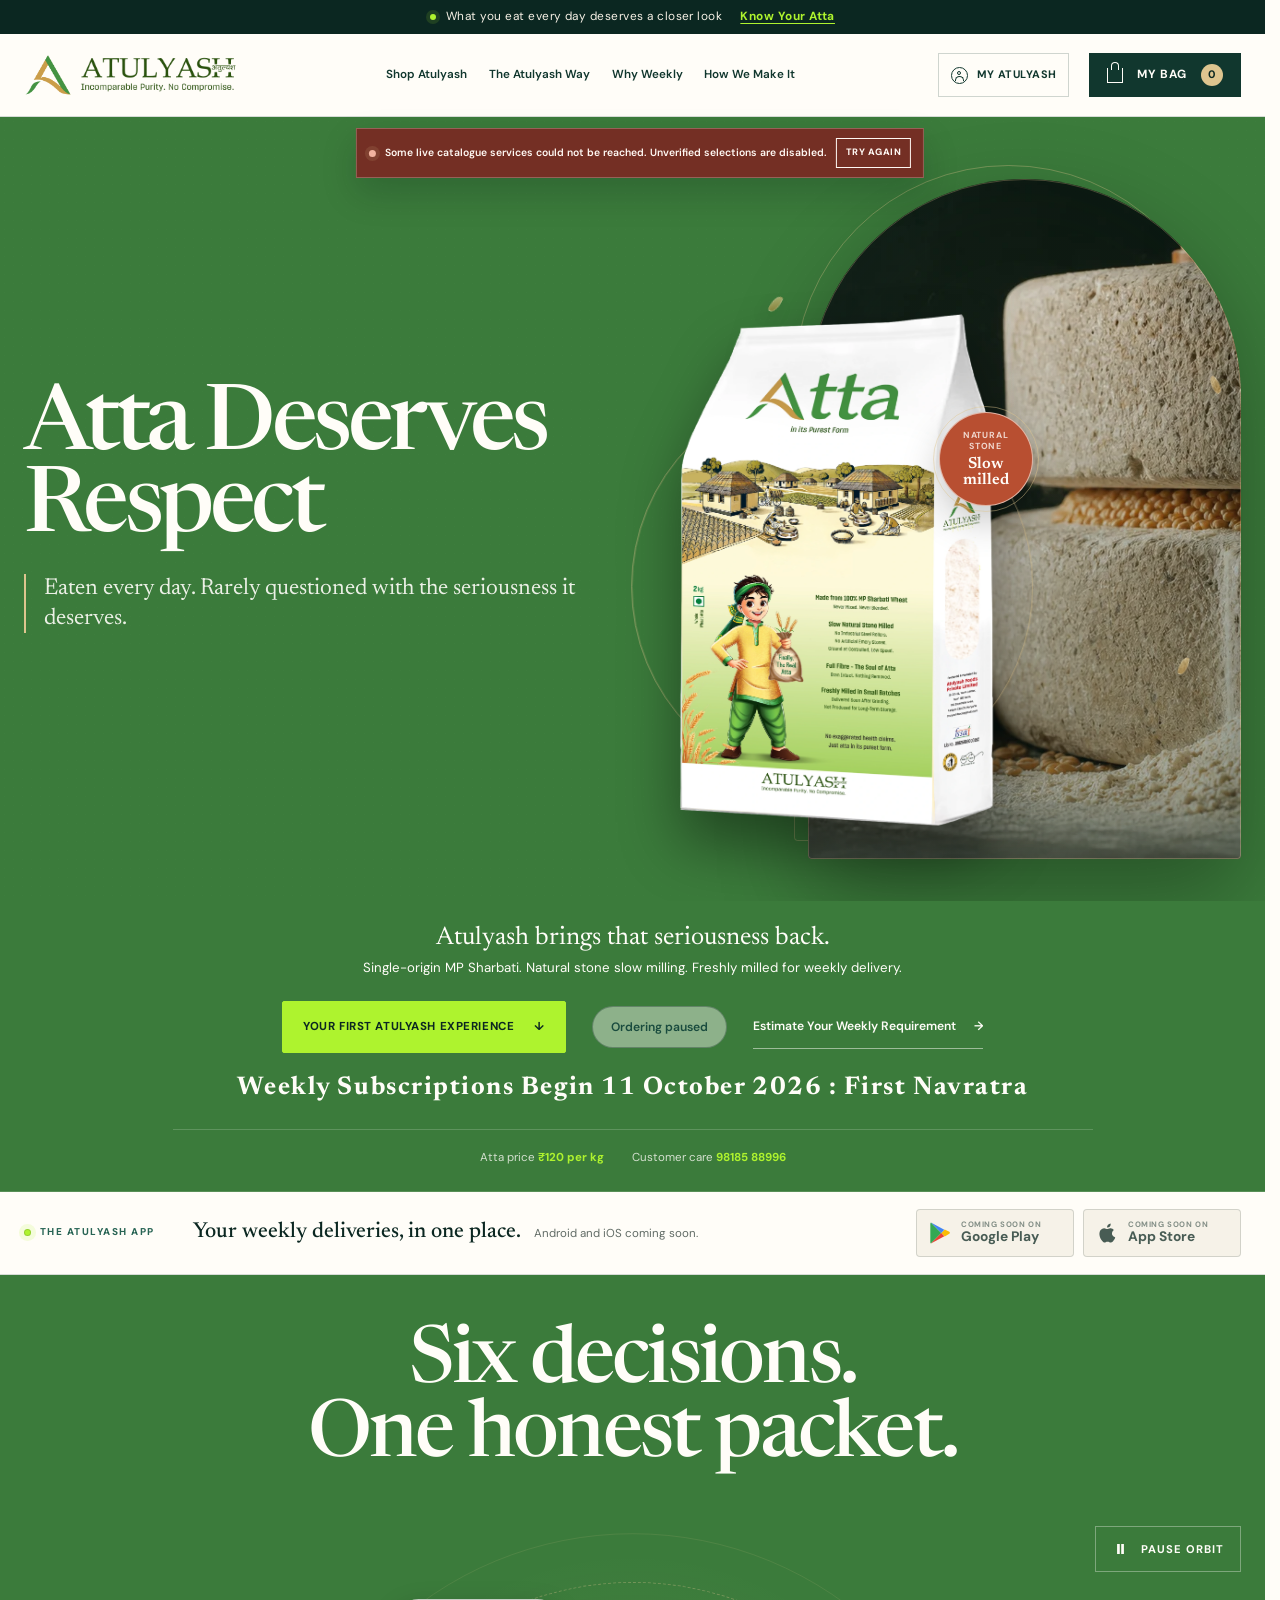
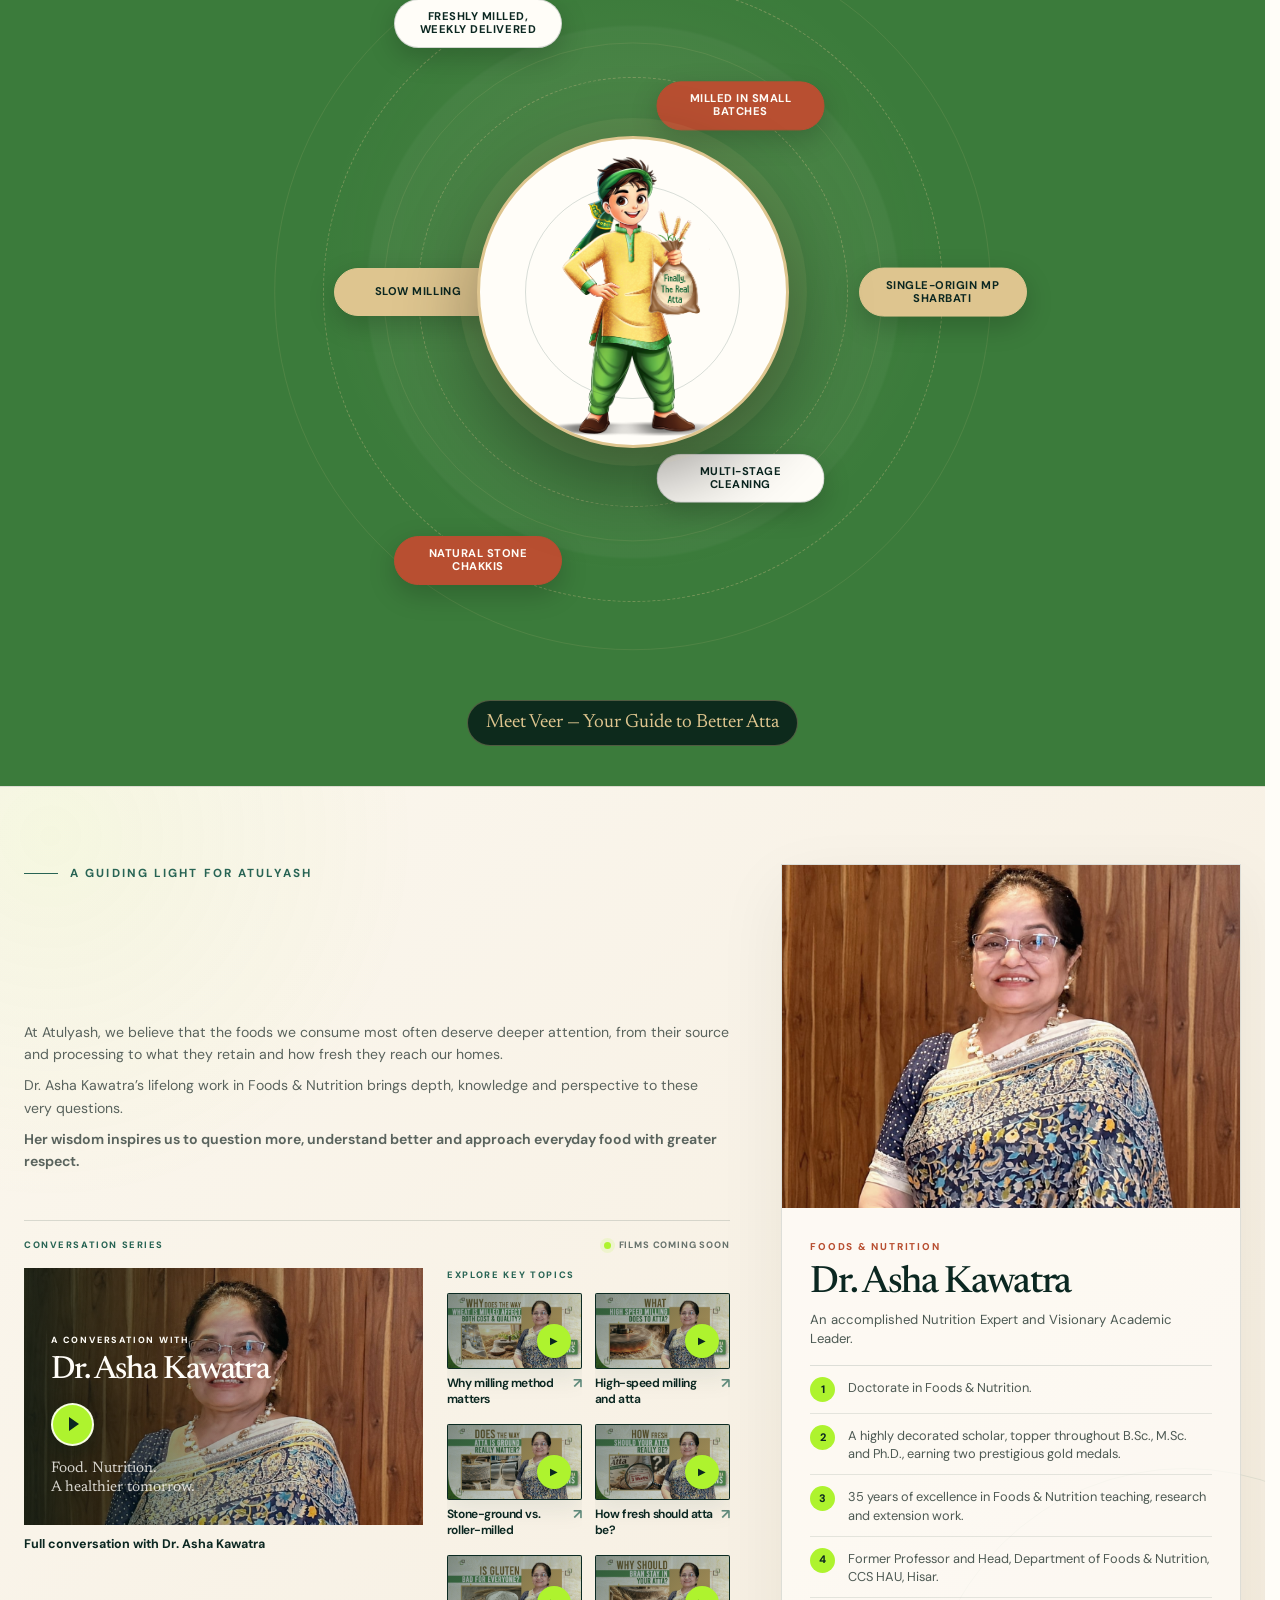
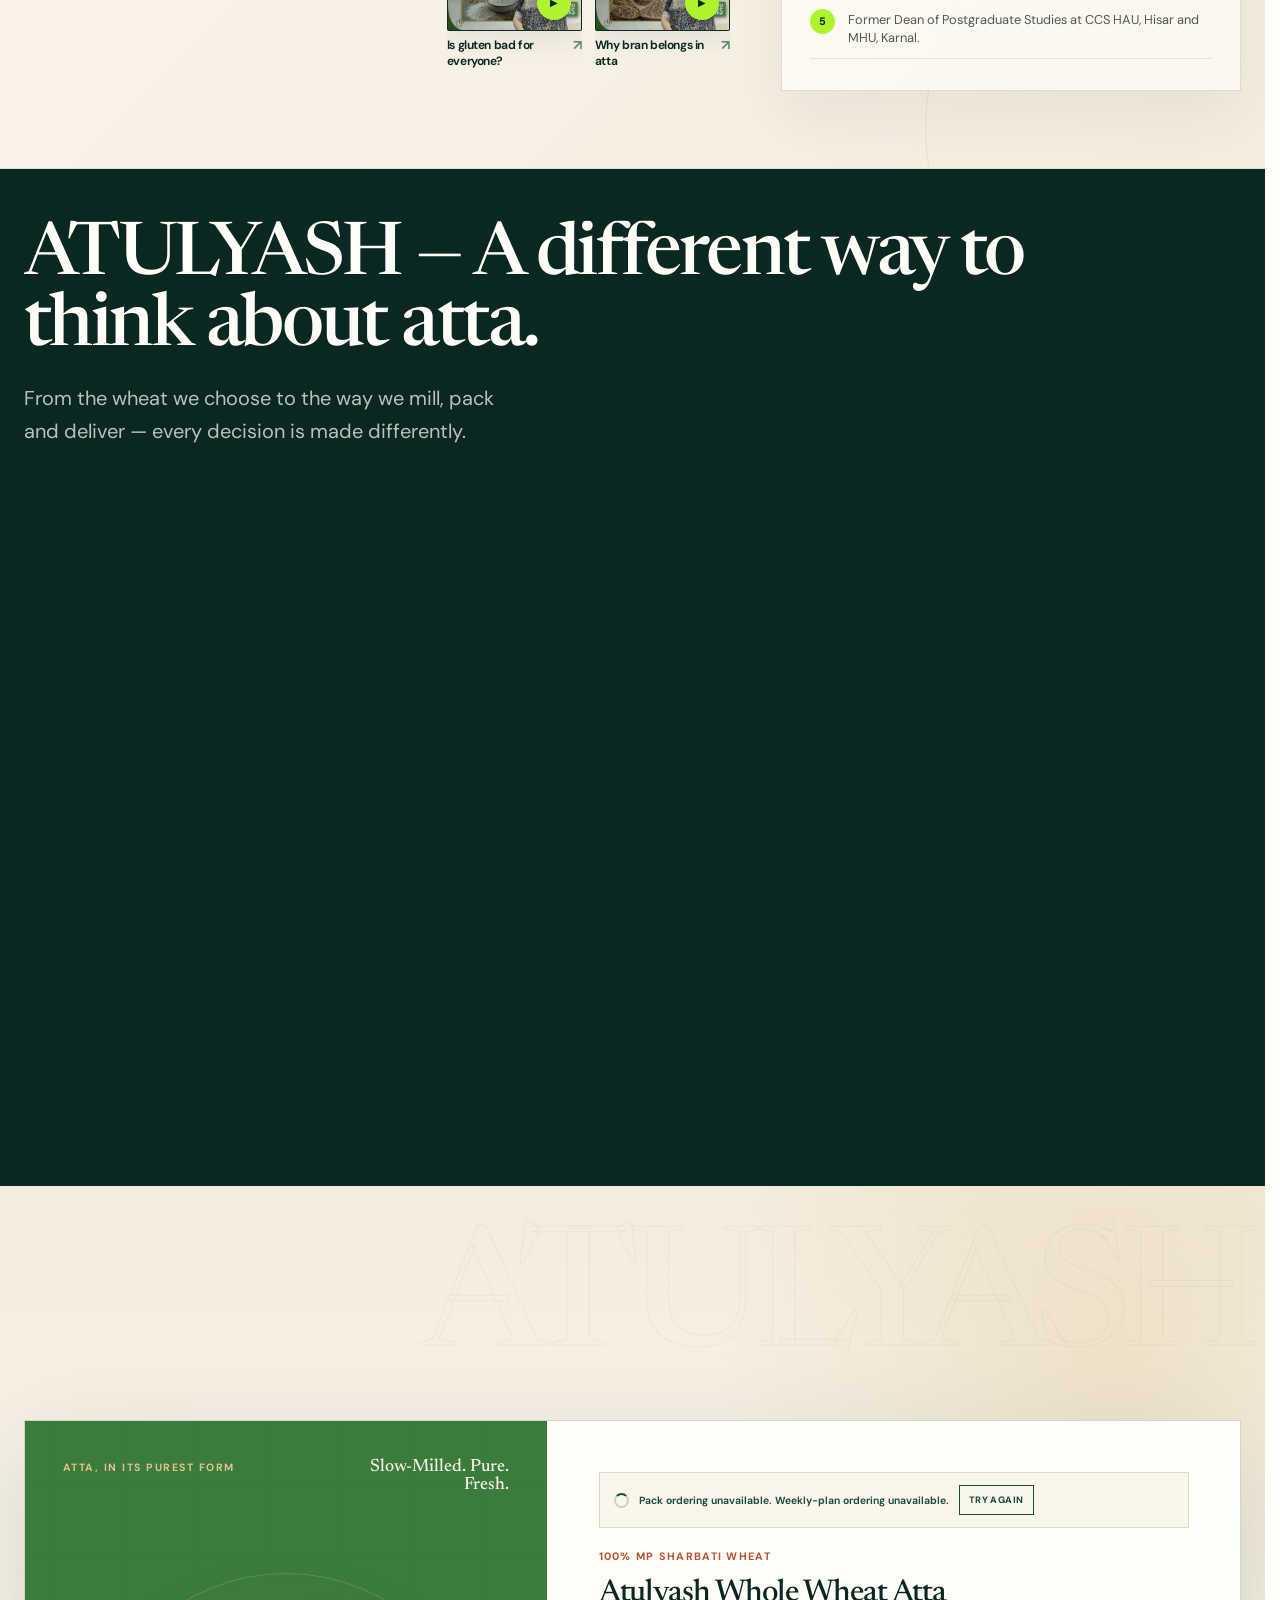
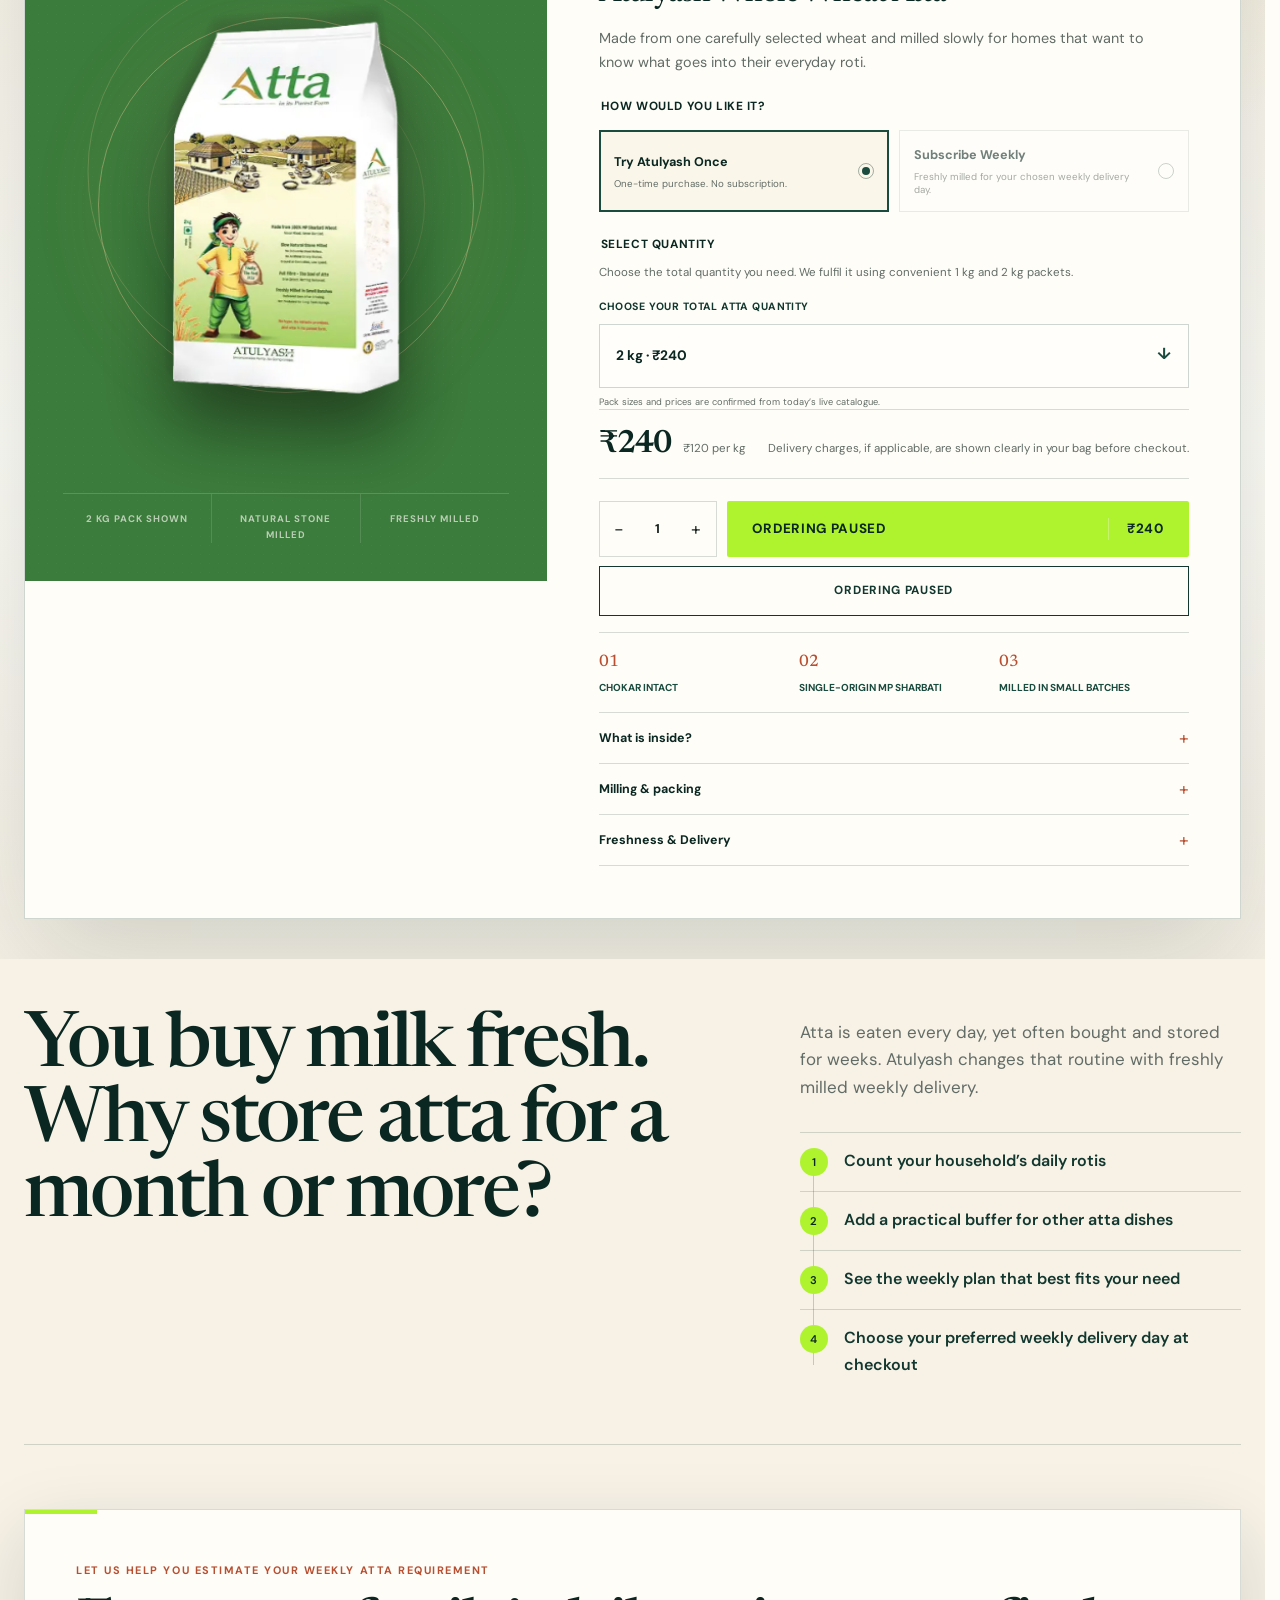
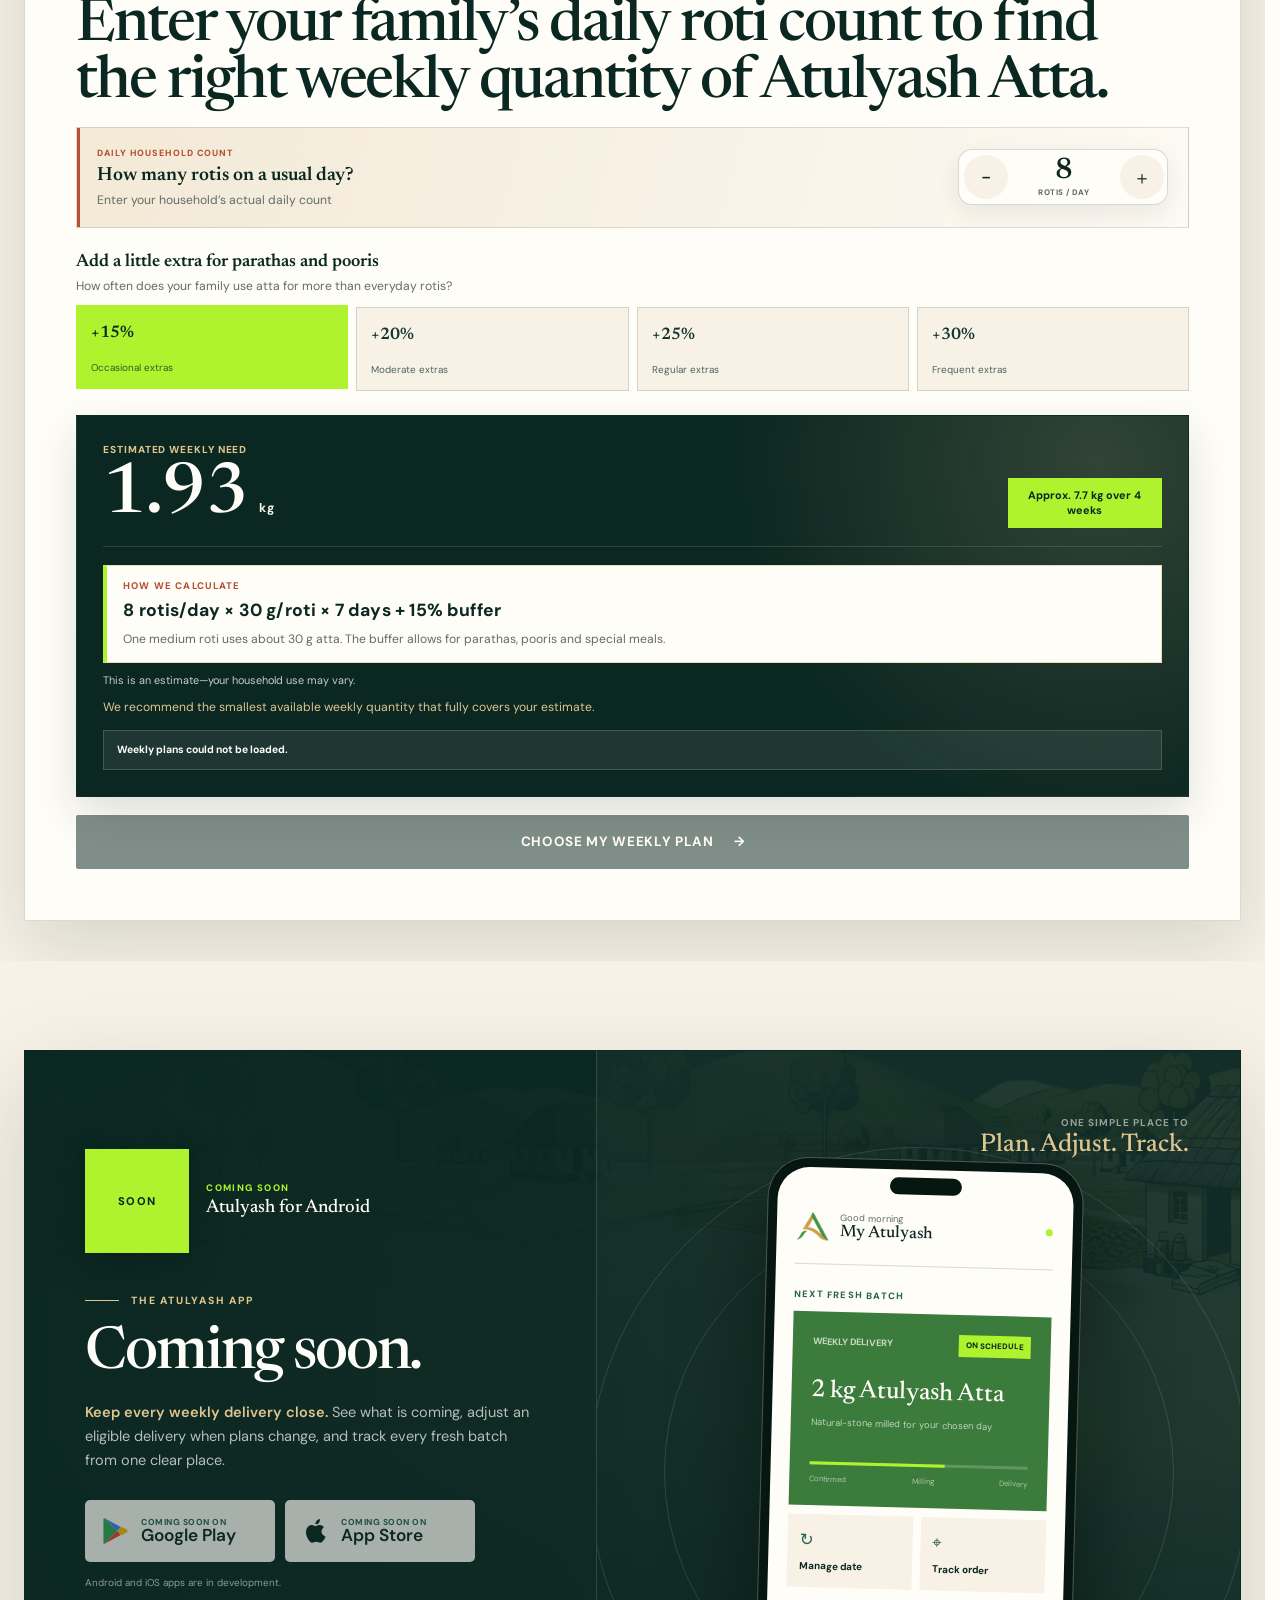
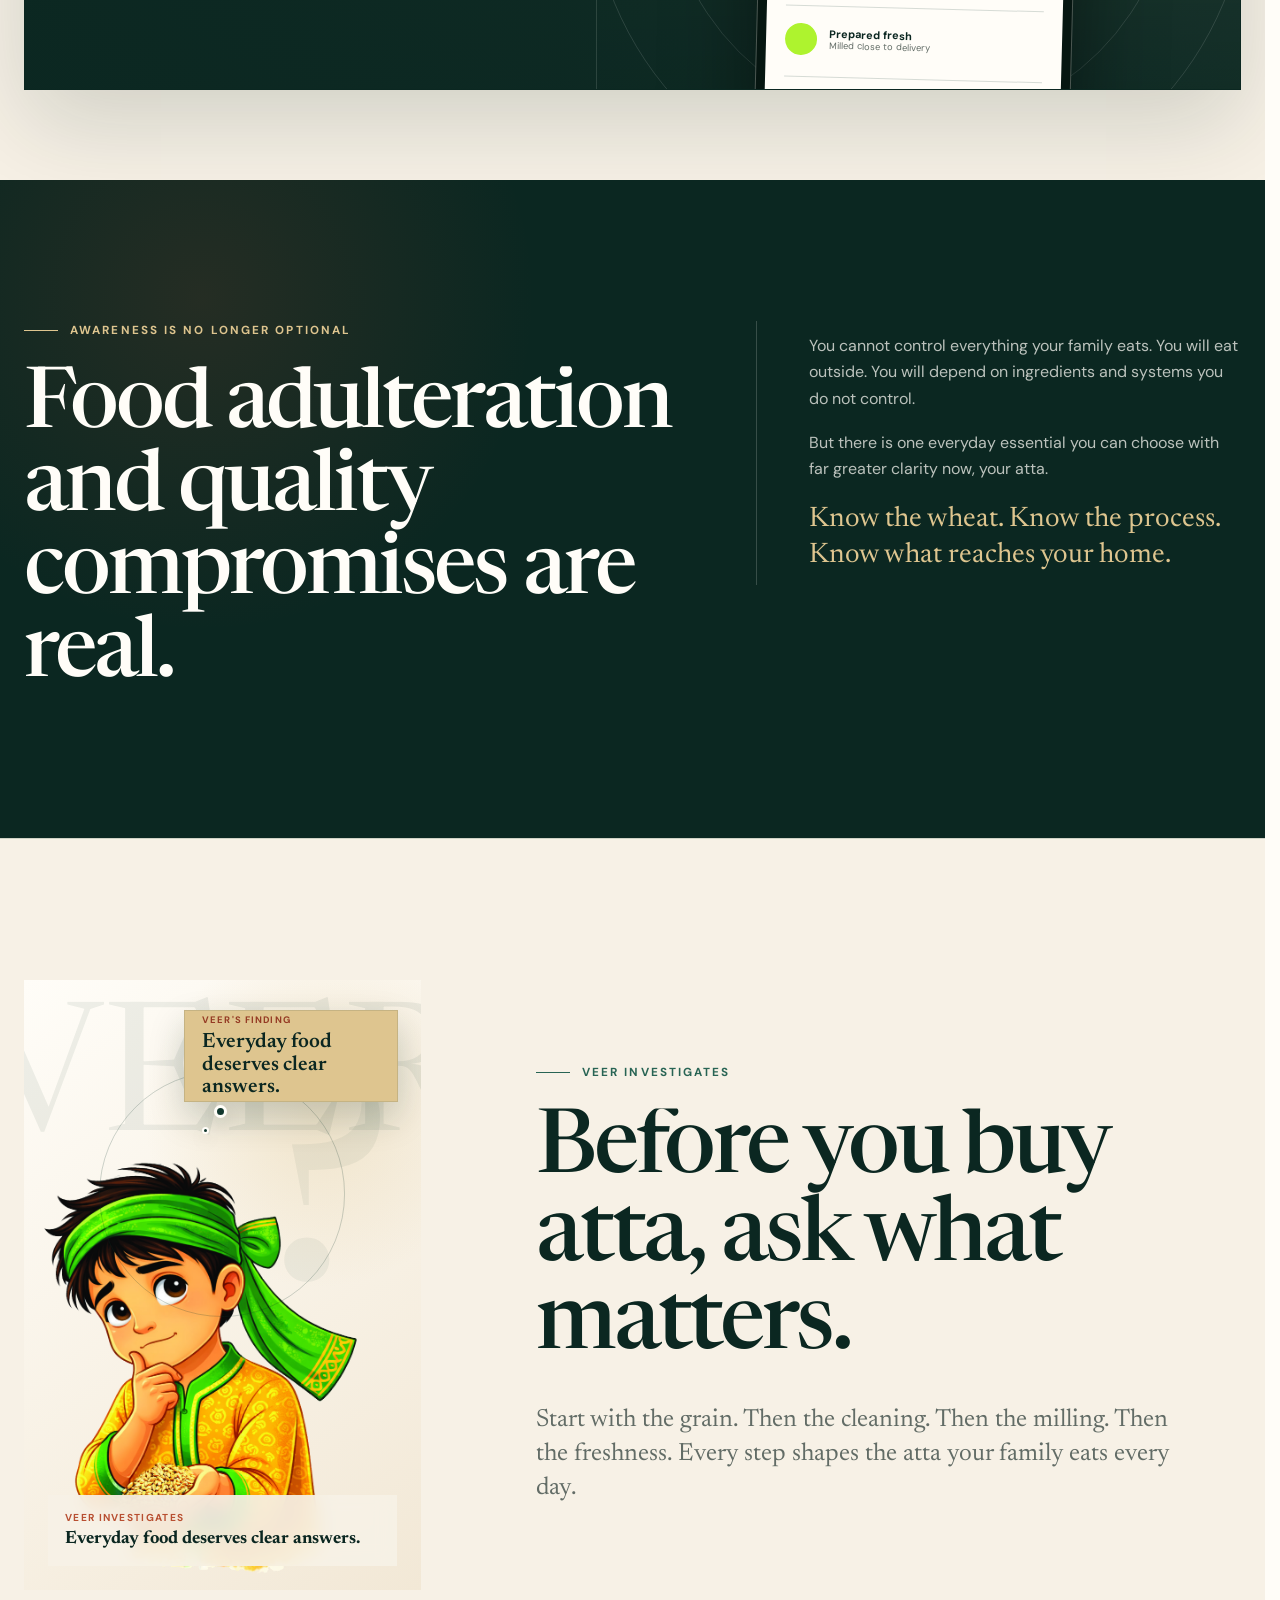
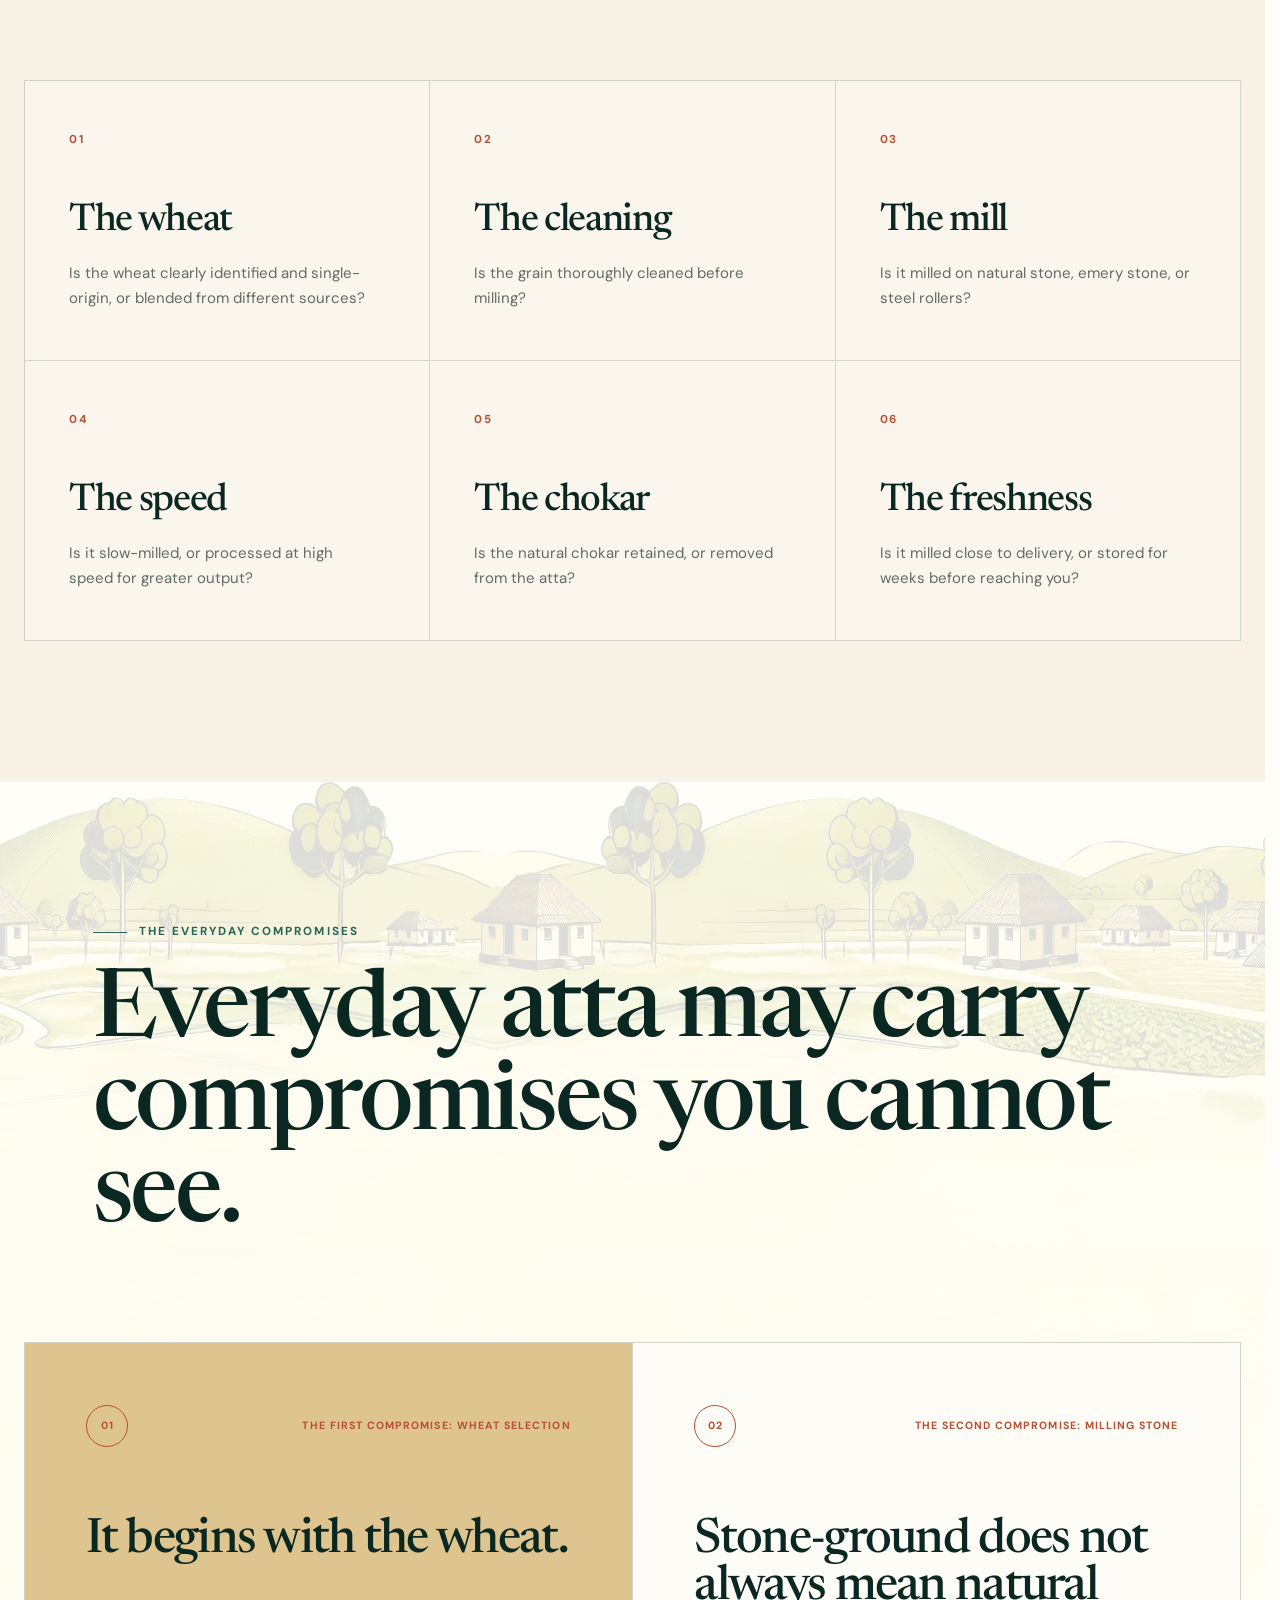
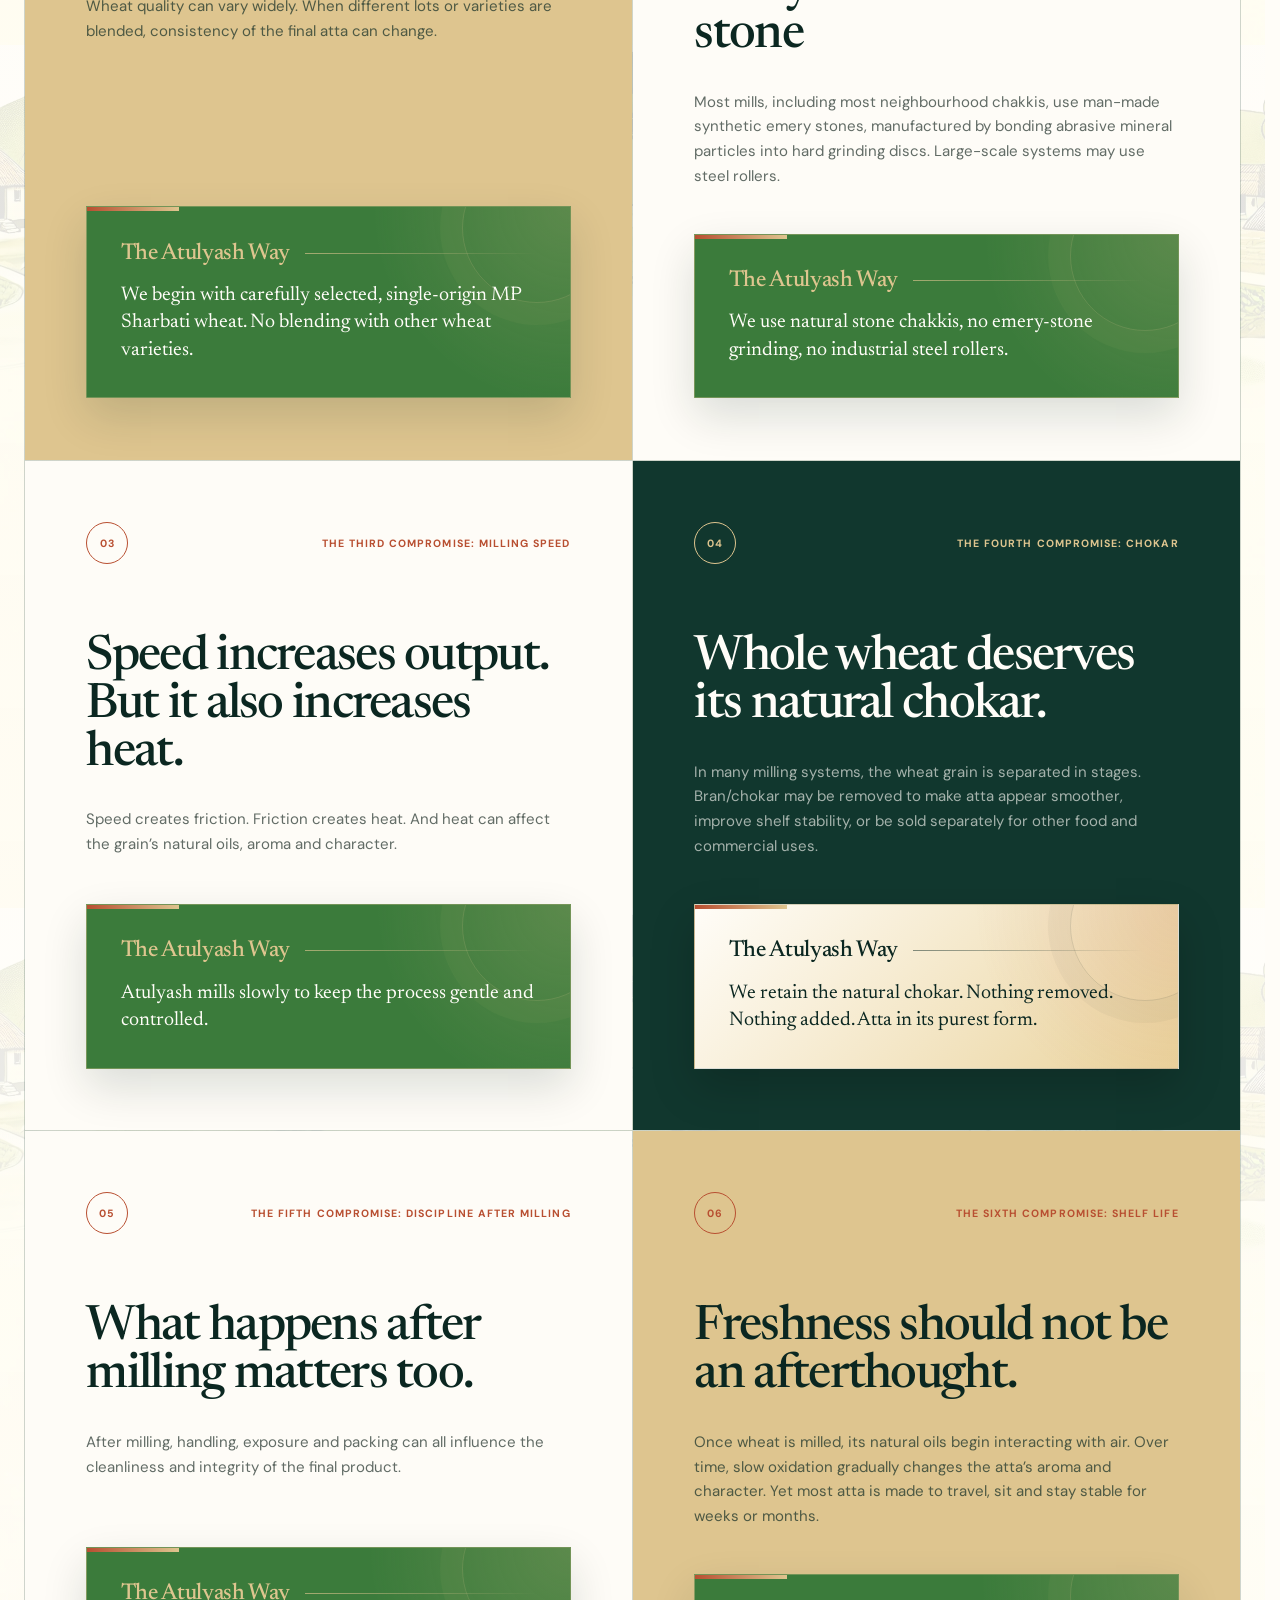
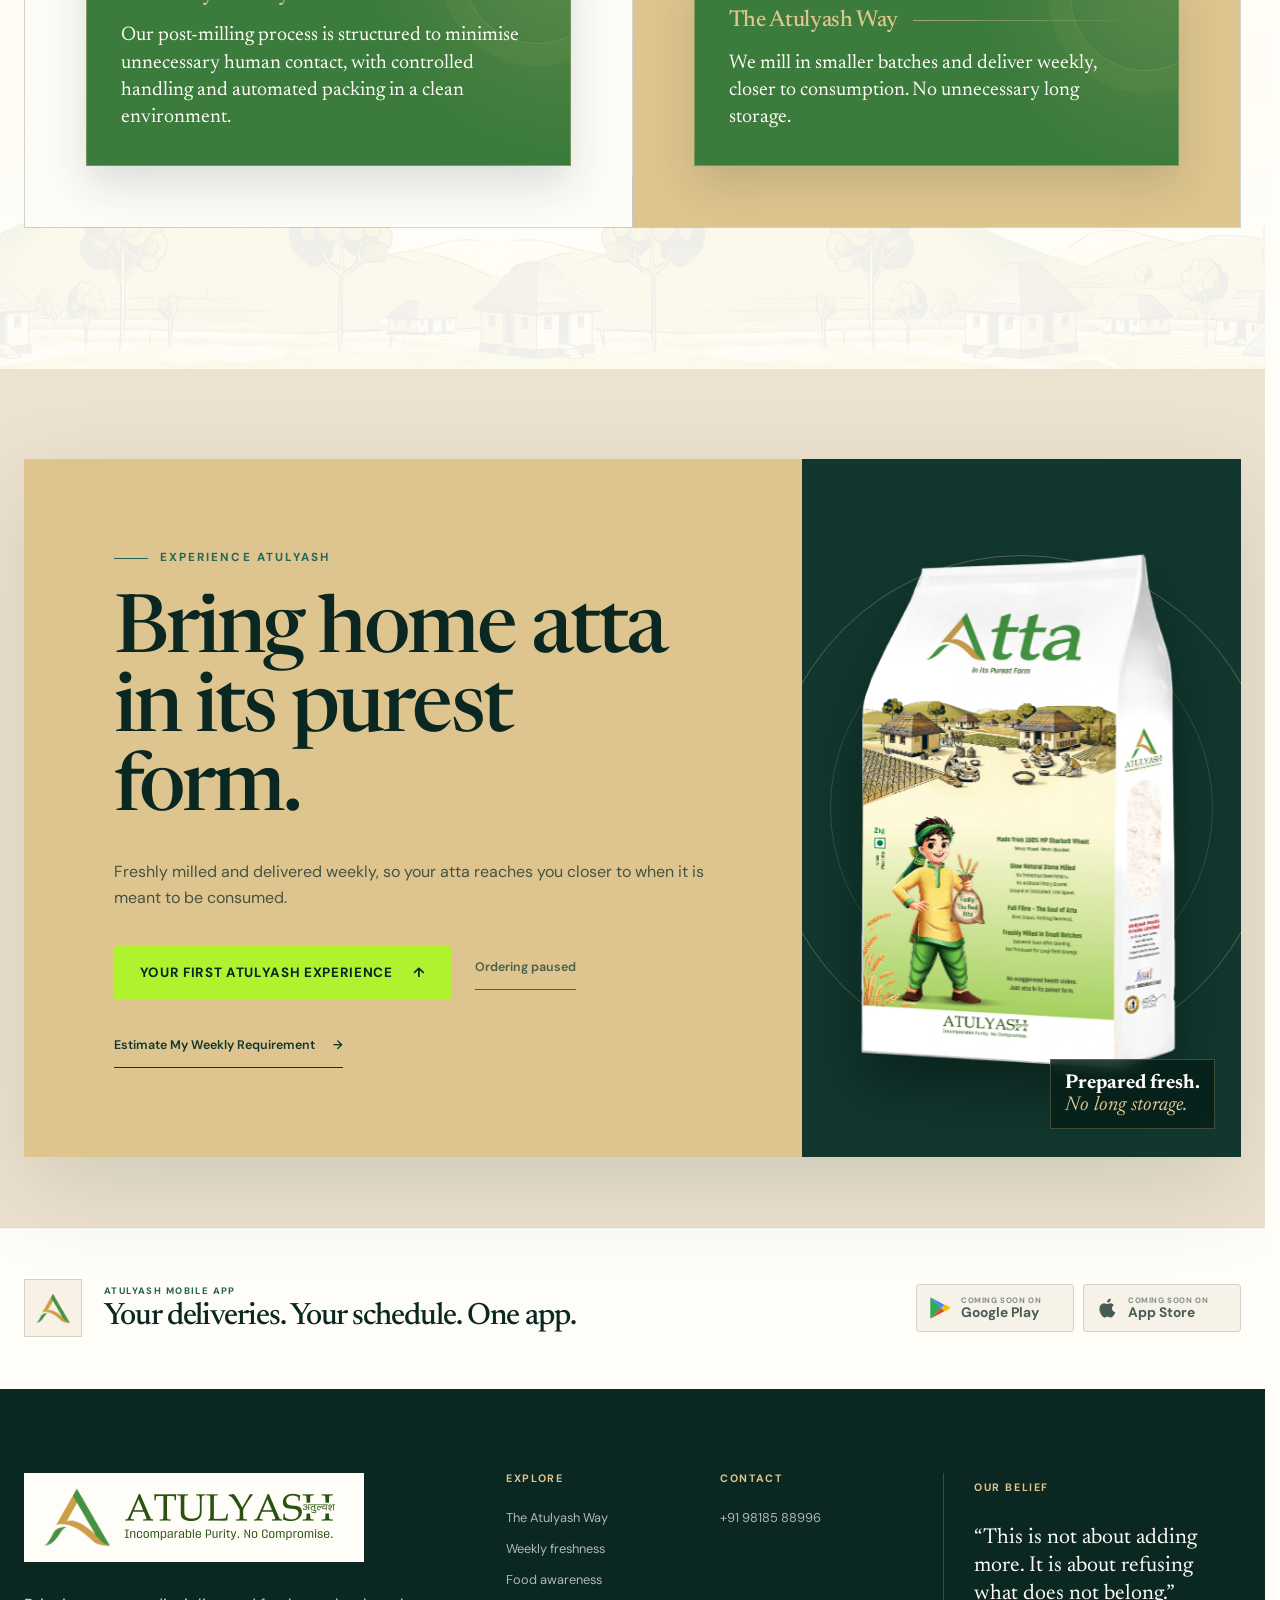
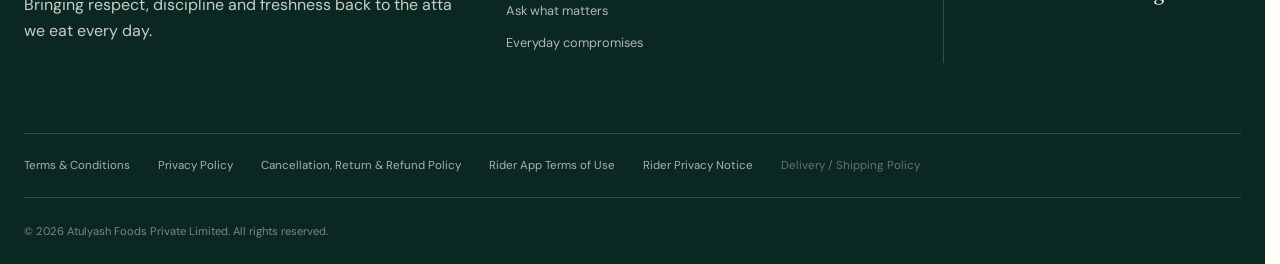
==== index.html @ a04bfda0 "Add Dr. Asha video experiences" ====
<!doctype html>
<html lang="en">
<head>
  <meta charset="utf-8">
  <meta name="viewport" content="width=device-width, initial-scale=1">
  <meta name="description" content="Shop Atulyash whole wheat atta in fresh-batch quantities — carefully selected MP Sharbati wheat, slow natural-stone milling and weekly plans.">
  <meta name="theme-color" content="#3B7B3B">
  <title>Atulyash | Fresh Natural-Stone Milled Atta</title>
  <meta property="og:type" content="website">
  <meta property="og:title" content="Atulyash | Atta Deserves Respect">
  <meta property="og:description" content="Shop carefully selected MP Sharbati wheat atta, slow-milled on natural stone in fresh small batches.">
  <meta property="og:image" content="/images/og-atulyash-commerce.png">
  <meta property="og:image:width" content="1733">
  <meta property="og:image:height" content="907">
  <meta property="og:image:alt" content="Atulyash atta pack with the message Atta deserves respect">
  <meta name="twitter:card" content="summary_large_image">
  <meta name="twitter:title" content="Atulyash | Atta Deserves Respect">
  <meta name="twitter:description" content="Natural-stone milled atta prepared in fresh small batches.">
  <meta name="twitter:image" content="/images/og-atulyash-commerce.png">
  <link rel="icon" href="images/brand-mark.webp" type="image/webp">
  <link rel="preconnect" href="https://fonts.googleapis.com">
  <link rel="preconnect" href="https://fonts.gstatic.com" crossorigin>
  <link href="https://fonts.googleapis.com/css2?family=DM+Sans:wght@400;500;600;700&amp;family=Newsreader:opsz,wght@6..72,400;6..72,500;6..72,600&amp;display=swap" rel="stylesheet">
  <link rel="preload" as="image" href="images/atta-packet-2026.webp" fetchpriority="high">
  <link rel="preload" as="image" href="images/natural-stone-hero.webp" fetchpriority="high">
  <link rel="stylesheet" href="styles.css?v=20260925-2">
  <link rel="stylesheet" href="ecommerce.css?v=20260919-1">
  <link rel="stylesheet" href="commerce-shared.css?v=20260924-1">
  <link rel="stylesheet" href="client-design.css?v=20260926-1">
</head>
<body data-commerce-page="storefront">
  <a class="skip-link" href="#main-content">Skip to content</a>

  <div class="checkout-handoff" id="checkoutHandoff" role="status" aria-live="polite" aria-atomic="true" hidden>
    <div class="checkout-handoff-card">
      <img src="images/brand-mark.webp" width="630" height="550" alt="">
      <p>Your Atulyash order</p>
      <h2 id="checkoutHandoffTitle">Preparing your delivery.</h2>
      <span id="checkoutHandoffStatus">Bringing your selected pack into secure checkout…</span>
      <div class="checkout-handoff-progress" aria-hidden="true"><i></i></div>
      <div class="checkout-handoff-actions" id="checkoutHandoffActions" hidden>
        <a href="account.html#shop">Change selection</a>
        <button id="checkoutHandoffReview" type="button">Review shop availability</button>
      </div>
    </div>
  </div>
  <script>
    (() => {
      try {
        const params = new URLSearchParams(window.location.search);
        let accountHandoff = params.get('checkout') === 'account';
        if (!accountHandoff) {
          const rawIntent = sessionStorage.getItem('atulyash-storefront-intent-v1');
          const intent = rawIntent ? JSON.parse(rawIntent) : null;
          const createdAt = Number(intent?.createdAt);
          accountHandoff = (
            intent?.origin === 'account'
            && ['openCheckout', 'checkout'].includes(intent?.action)
            && Number.isFinite(createdAt)
            && Math.abs(Date.now() - createdAt) <= 15 * 60 * 1000
          );
        }
        if (!accountHandoff) return;
        const handoff = document.getElementById('checkoutHandoff');
        if (handoff) handoff.hidden = false;
        document.body.classList.add('checkout-handoff-open');
      } catch (error) {
        // The normal storefront remains available when URL state is unavailable.
      }
    })();
  </script>

  <div class="atulyash-cursor" id="atulyashCursor" aria-hidden="true">
    <span class="atulyash-cursor-ring"></span>
    <span class="atulyash-cursor-grain"></span>
    <span class="atulyash-cursor-label"></span>
  </div>

  <aside class="announcement" aria-label="Know your atta">
    <div class="container announcement-inner">
      <span class="announcement-mark" aria-hidden="true"></span>
      <p>What you eat every day deserves a closer look</p>
      <a href="#questions">Know Your Atta</a>
    </div>
  </aside>

  <header class="site-header" id="siteHeader">
    <div class="container header-inner">
      <a class="brand" href="#home" aria-label="Atulyash home">
        <img class="brand-mark" src="images/brand-mark.webp" width="630" height="550" alt="">
        <img class="brand-wordmark" src="images/brand-wordmark.webp" width="900" height="220" alt="Atulyash — Incomparable Purity. No Compromise.">
      </a>

      <nav class="primary-nav" id="primaryNav" aria-label="Primary navigation">
        <a href="#shop">Shop Atulyash</a>
        <a href="#way">The Atulyash Way</a>
        <a href="#weekly">Why Weekly</a>
        <a href="#process-film">How We Make It</a>
        <a class="nav-care-link" href="tel:+919818588996">Customer care: 98185 88996</a>
      </nav>

      <a class="header-account" id="headerAccountLink" href="account.html" aria-label="Open your Atulyash account">
        <span class="header-account-icon" aria-hidden="true"></span>
        <span id="headerAccountLabel">My Atulyash</span>
      </a>

      <button class="header-cta header-cart" id="headerCartButton" type="button" aria-label="Open shopping bag, 0 items" aria-controls="cartDrawer">
        <span class="header-cart-icon" aria-hidden="true"></span>
        <span>My bag</span>
        <span class="cart-count" id="headerCartCount" aria-hidden="true">0</span>
      </button>

      <button class="menu-toggle" id="menuToggle" type="button" aria-expanded="false" aria-controls="primaryNav">
        <span class="sr-only">Open navigation</span>
        <span aria-hidden="true"></span>
        <span aria-hidden="true"></span>
      </button>
    </div>
  </header>

  <div class="store-service-status" id="storeServiceStatus" role="status" aria-live="polite" aria-atomic="true" data-state="idle" hidden>
    <span class="store-service-status-dot" aria-hidden="true"></span>
    <span id="storeServiceStatusLabel">Connecting to Atulyash services…</span>
    <button id="storeServiceRetryButton" type="button" hidden>Try again</button>
  </div>

  <main id="main-content">
    <section class="hero" id="home" aria-labelledby="hero-title">
      <div class="container hero-layout">
        <div class="hero-copy">
          <h1 id="hero-title">Atta Deserves Respect</h1>
          <p class="hero-lead">Eaten every day. Rarely questioned with the seriousness it deserves.</p>
        </div>

        <div class="hero-visual" data-hero-depth>
          <div class="hero-backdrop" aria-hidden="true"></div>
          <div class="hero-arch-outline" aria-hidden="true"></div>
          <div class="hero-grains" aria-hidden="true">
            <span></span><span></span><span></span><span></span><span></span>
          </div>
          <div class="hero-product" data-cursor-label="Pure atta">
            <div class="hero-product-depth">
              <div class="hero-product-halo" aria-hidden="true"></div>
              <img src="images/atta-packet-2026.webp" width="1553" height="2302" alt="Atulyash atta two kilogram pack" fetchpriority="high">
              <div class="hero-origin-seal" aria-hidden="true">
                <span>Natural stone</span>
                <strong>Slow milled</strong>
              </div>
            </div>
          </div>
        </div>
      </div>
    </section>

    <aside class="launch-banner" id="launchBanner" hidden aria-label="Atulyash Launch Experience">
      <span class="launch-banner-glow launch-banner-glow-left" aria-hidden="true"></span>
      <span class="launch-banner-glow launch-banner-glow-right" aria-hidden="true"></span>

      <div class="container launch-banner-inner">
        <div class="launch-banner-heading">
          <div class="launch-banner-eyebrow">
            <span>Your First Atulyash Experience</span>
          </div>
          <h2><span>1 kg on us</span> for the first <strong id="launchBannerQuota">2,000</strong> orders</h2>
          <span class="launch-banner-divider" aria-hidden="true"><i></i></span>
        </div>

        <div class="launch-banner-dashboard">
          <section class="launch-banner-panel launch-banner-dates" aria-labelledby="launchDatesTitle">
            <div class="launch-banner-panel-title" id="launchDatesTitle">
              <svg viewBox="0 0 24 24" aria-hidden="true"><path d="M7 3v3M17 3v3M4 9h16M5 5h14a1 1 0 0 1 1 1v14H4V6a1 1 0 0 1 1-1Z"/></svg>
              <span>Key dates</span>
            </div>
            <div class="launch-banner-timeline">
              <div class="launch-banner-milestone is-live">
                <span class="launch-banner-milestone-icon" aria-hidden="true">
                  <svg viewBox="0 0 24 24"><path d="M8 19c2.2-2.1 2.4-5.2 1.1-8.1M12 20c2.2-2.1 2.7-5.3 1.5-8.9M7.5 8.7c-1.8-.4-3.3-1.6-4.2-3.3 2.1-.2 4 .6 5.2 2.2M13.4 8.7c1.7-.4 3.2-1.6 4-3.2-2-.2-3.8.6-5 2.1M10 12.5c1.1-1.5 2.7-2.4 4.4-2.6-.2 1.9-1.2 3.5-2.8 4.4"/></svg>
                </span>
                <div><strong id="launchBannerStatus">Reservations are open now</strong><small>Reserve your complimentary pack</small></div>
              </div>
              <div class="launch-banner-milestone">
                <span class="launch-banner-milestone-icon" aria-hidden="true">
                  <svg viewBox="0 0 24 24"><path d="M5 9h14v10H5zM7 9V5h10v4M9 12h6M9 15h6"/></svg>
                </span>
                <div><strong>Milling begins on<br><span id="launchBannerMillingDate">11th October 2026</span></strong><small>First Navratra</small></div>
              </div>
              <div class="launch-banner-milestone">
                <span class="launch-banner-milestone-icon" aria-hidden="true">
                  <svg viewBox="0 0 24 24"><path d="M3 7h11v10H3zM14 10h4l3 3v4h-7zM6.5 20a2 2 0 1 0 0-4 2 2 0 0 0 0 4ZM17.5 20a2 2 0 1 0 0-4 2 2 0 0 0 0 4Z"/></svg>
                </span>
                <div><strong>Deliveries begin from<br><span id="launchBannerDate">12th October 2026</span></strong><small>Second Navratra</small></div>
              </div>
            </div>
          </section>

          <div class="launch-banner-reserve">
            <a class="button launch-banner-cta" href="launch.html">
              <span>Reserve now</span>
              <span class="launch-banner-arrow" aria-hidden="true">→</span>
            </a>
          </div>

          <section class="launch-banner-panel launch-banner-service" aria-label="Serviceable area">
            <div class="launch-banner-panel-title">
              <svg viewBox="0 0 24 24" aria-hidden="true"><path d="M12 21s6-5.2 6-11a6 6 0 1 0-12 0c0 5.8 6 11 6 11Z"/><circle cx="12" cy="10" r="2"/></svg>
              <span>Serviceable area</span>
            </div>
            <div class="launch-banner-service-body">
              <strong>South Delhi &amp; North Delhi</strong>
              <small>Serviceable PIN codes only</small>
            </div>
          </section>

          <section class="launch-banner-panel launch-banner-counter-card" aria-label="Live counter">
            <div class="launch-banner-panel-title">
              <svg viewBox="0 0 24 24" aria-hidden="true"><path d="M4 19h16M6 16v-5M10 16V7M14 16V4M18 16V9"/></svg>
              <span>Live counter</span>
            </div>
            <div class="launch-banner-counter-body">
              <strong id="launchBannerAvailability">2,000</strong>
              <span>left</span>
            </div>
          </section>
        </div>
      </div>
    </aside>

    <section class="hero-journey" aria-label="Start your Atulyash journey">
      <div class="container hero-journey-inner">
        <div class="hero-journey-copy">
          <p>Atulyash brings that seriousness back.</p>
          <small>Single-origin MP Sharbati. Natural stone slow milling. Freshly milled for weekly delivery.</small>
        </div>
        <div class="hero-actions hero-actions-client">
          <a class="button button-primary" href="#packSelector" data-serviceability-intent="first-experience">Your First Atulyash Experience <span aria-hidden="true">↓</span></a>
          <a class="text-action hero-subscribe" id="heroWeeklyButton" href="#shop"><span data-weekly-label>Subscribe Weekly</span> <span aria-hidden="true">→</span></a>
          <a class="text-action" href="#weekly">Estimate Your Weekly Requirement <span aria-hidden="true">→</span></a>
        </div>
        <p class="hero-weekly-note" id="heroWeeklyNote" role="status" hidden>Weekly Subscriptions Begin 11 October 2026 : First Navratra</p>
        <div class="hero-service-facts" aria-label="Price and customer care">
          <span>Atta price <strong id="heroUnitPrice">₹120 per kg</strong></span>
          <a href="tel:+919818588996">Customer care <strong>98185 88996</strong></a>
        </div>
      </div>
    </section>

    <section class="app-brief app-brief-top" aria-label="Atulyash mobile app availability">
      <div class="container app-brief-inner">
        <div class="app-brief-copy">
          <span class="app-brief-status"><i aria-hidden="true"></i>The Atulyash app</span>
          <p><strong>Your weekly deliveries, in one place.</strong><span>Android and iOS coming soon.</span></p>
        </div>
        <div class="app-platform-pair app-platform-pair-brief" aria-label="App availability">
          <span class="app-platform-chip app-platform-chip-soon" aria-label="Atulyash for Android is coming soon">
            <svg viewBox="0 0 32 36" aria-hidden="true"><path fill="#34a853" d="M1.4 1.9A3 3 0 0 0 .5 4v28a3 3 0 0 0 .9 2.1L17.2 18z"/><path fill="#fbbc04" d="m22.4 12.8-5.2 5.2 5.3 5.3 6.3-3.6c2-1.1 2-2.9 0-4z"/><path fill="#4285f4" d="M1.4 1.9 21.8 13l-4.6 5L1.4 1.9z"/><path fill="#ea4335" d="M1.4 34.1 21.8 23l-4.6-5L1.4 34.1z"/></svg>
            <span><small>Coming soon on</small><strong>Google Play</strong></span>
          </span>
          <span class="app-platform-chip app-platform-chip-soon" aria-label="Atulyash for iPhone is coming soon">
            <svg viewBox="0 0 24 24" aria-hidden="true"><path d="M17.1 12.6c0-2.6 2.1-3.9 2.2-4a4.8 4.8 0 0 0-3.8-2.1c-1.6-.2-3.1 1-3.9 1s-2-1-3.4-1c-1.8 0-3.5 1.1-4.5 2.7-1.9 3.3-.5 8.2 1.4 10.9.9 1.3 2 2.8 3.5 2.7 1.4-.1 1.9-.9 3.6-.9s2.2.9 3.7.9c1.5 0 2.5-1.3 3.4-2.7 1.1-1.5 1.5-3 1.5-3.1-.1 0-3.7-1.4-3.7-4.4ZM14.5 4.8A4.4 4.4 0 0 0 15.6 1a4.5 4.5 0 0 0-3 1.5 4.2 4.2 0 0 0-1.1 3.1 3.7 3.7 0 0 0 3-0.8Z"/></svg>
            <span><small>Coming soon on</small><strong>App Store</strong></span>
          </span>
        </div>
      </div>
    </section>

    <section class="way-section signature-orbit-section section" id="way" aria-labelledby="way-title">
      <div class="container signature-orbit-wrap">
        <div class="signature-orbit-heading">
          <h2 id="way-title"><span>Six decisions.</span><span>One honest packet.</span></h2>
        </div>

        <div class="orbit-showcase orbit-showcase-signature reveal" id="orbitShowcase">
          <button class="orbit-toggle" id="orbitToggle" type="button" aria-pressed="false">
            <span class="orbit-toggle-icon" aria-hidden="true">Ⅱ</span>
            <span class="orbit-toggle-label">Pause orbit</span>
          </button>

          <div class="orbit-stage signature-orbit-stage" role="img" aria-describedby="orbitDescription" data-cursor-label="Explore">
            <p class="sr-only" id="orbitDescription">Veer stands at the centre of the Atulyash Way, surrounded by six commitments: single-origin MP Sharbati, multi-stage cleaning, natural stone chakkis, slow milling, milling in small batches and freshly milled weekly delivery.</p>

            <div class="orbit-ring orbit-ring-outer" aria-hidden="true">
              <div class="orbit-node orbit-node-wheat" style="--angle: 0deg;"><span>Single-Origin MP Sharbati</span></div>
              <div class="orbit-node orbit-node-accent" style="--angle: 120deg;"><span>Natural Stone Chakkis</span></div>
              <div class="orbit-node" style="--angle: 240deg;"><span>Freshly Milled, Weekly Delivered</span></div>
            </div>

            <div class="orbit-ring orbit-ring-inner" aria-hidden="true">
              <div class="orbit-node" style="--angle: 60deg;"><span>Multi-Stage Cleaning</span></div>
              <div class="orbit-node orbit-node-wheat" style="--angle: 180deg;"><span>Slow Milling</span></div>
              <div class="orbit-node orbit-node-accent" style="--angle: 300deg;"><span>Milled in Small Batches</span></div>
            </div>

            <div class="orbit-core orbit-core-veer" aria-hidden="true">
              <div class="orbit-core-glow"></div>
              <img src="images/veer-mascot-2026.webp" width="2130" height="2740" alt="">
            </div>

            <ul class="orbit-mobile-list" aria-hidden="true">
              <li>Single-Origin MP Sharbati</li>
              <li>Multi-Stage Cleaning</li>
              <li>Natural Stone Chakkis</li>
              <li>Slow Milling</li>
              <li>Milled in Small Batches</li>
              <li>Freshly Milled, Weekly Delivered</li>
            </ul>
          </div>

          <p class="orbit-veer-caption">Meet Veer — Your Guide to Better Atta</p>
        </div>
      </div>
    </section>

    <section class="asha-section section" id="dr-asha" aria-labelledby="asha-title">
      <div class="container asha-editorial-grid">
        <aside class="asha-profile reveal" aria-labelledby="asha-profile-name">
          <figure class="asha-portrait">
            <img src="images/dr-asha-kawatra.jpg" width="1254" height="1254" alt="Dr. Asha Kawatra" loading="lazy">
          </figure>

          <div class="asha-profile-copy">
            <p class="asha-profile-label">Foods &amp; Nutrition</p>
            <h3 id="asha-profile-name">Dr. Asha Kawatra</h3>
            <p class="asha-profile-role">An accomplished Nutrition Expert and Visionary Academic Leader.</p>

            <ol class="asha-credentials" aria-label="Dr. Asha Kawatra's credentials">
              <li><span>1</span><p>Doctorate in Foods &amp; Nutrition.</p></li>
              <li><span>2</span><p>A highly decorated scholar, topper throughout B.Sc., M.Sc. and Ph.D., earning two prestigious gold medals.</p></li>
              <li><span>3</span><p>35 years of excellence in Foods &amp; Nutrition teaching, research and extension work.</p></li>
              <li><span>4</span><p>Former Professor and Head, Department of Foods &amp; Nutrition, CCS HAU, Hisar.</p></li>
              <li><span>5</span><p>Former Dean of Postgraduate Studies at CCS HAU, Hisar and MHU, Karnal.</p></li>
            </ol>
          </div>
        </aside>

        <div class="asha-main">
          <header class="asha-intro reveal">
            <p class="eyebrow"><span></span>A guiding light for Atulyash</p>
            <h2 id="asha-title">Everyday food deserves extraordinary thought.</h2>
            <p>At Atulyash, we believe that the foods we consume most often deserve deeper attention, from their source and processing to what they retain and how fresh they reach our homes.</p>
            <p>Dr. Asha Kawatra’s lifelong work in Foods &amp; Nutrition brings depth, knowledge and perspective to these very questions.</p>
            <p class="asha-intro-close">Her wisdom inspires us to question more, understand better and approach everyday food with greater respect.</p>
          </header>

          <div class="asha-media reveal" aria-label="Conversation with Dr. Asha Kawatra">
            <div class="asha-media-heading">
              <p>Conversation series</p>
              <span><i aria-hidden="true"></i>Films coming soon</span>
            </div>

            <div class="asha-media-grid">
              <article class="asha-featured-video" aria-labelledby="asha-conversation-title">
                <button class="asha-video-poster asha-video-trigger" type="button" data-asha-video-id="pj7Y9ffc7IQ" data-asha-video-kind="Podcast" data-asha-video-title="Everyday food deserves extraordinary thought" aria-label="Play the full podcast with Dr. Asha Kawatra">
                  <img src="images/dr-asha-kawatra.jpg" width="1254" height="1254" alt="" loading="lazy">
                  <div class="asha-video-overlay">
                    <span>A conversation with</span>
                    <h3 id="asha-conversation-title">Dr. Asha Kawatra</h3>
                    <span class="asha-video-play" aria-hidden="true"><span></span></span>
                    <p>Food. Nutrition.<br>A healthier tomorrow.</p>
                  </div>
                </button>
                <p class="asha-featured-caption"><strong>Full conversation with Dr. Asha Kawatra</strong></p>
              </article>

              <div class="asha-topic-rail">
                <p class="asha-topic-label">Explore key topics</p>
                <div class="asha-topic-grid">
                  <article class="asha-topic-card">
                    <button class="asha-topic-trigger" type="button" data-asha-video-id="Z2dWNr6ez7E" data-asha-video-kind="Short video" data-asha-video-title="Why the way wheat is milled affects cost and quality" aria-label="Play: Why the way wheat is milled affects cost and quality">
                    <div class="asha-topic-image">
                      <img src="images/asha-topic-wheat-milling-cost-quality.jpg" width="1600" height="900" alt="Dr. Asha Kawatra explains how the way wheat is milled affects cost and quality" loading="lazy">
                      <span class="asha-topic-badge" aria-hidden="true">▶</span>
                    </div>
                    <h3>Why milling method matters</h3>
                    </button>
                  </article>
                  <article class="asha-topic-card">
                    <button class="asha-topic-trigger" type="button" data-asha-video-id="rEaM-MX7zoc" data-asha-video-kind="Short video" data-asha-video-title="What high-speed milling does to atta" aria-label="Play: What high-speed milling does to atta">
                    <div class="asha-topic-image">
                      <img src="images/asha-topic-high-speed-milling.jpg" width="1600" height="900" alt="Dr. Asha Kawatra explains what high-speed milling does to atta" loading="lazy">
                      <span class="asha-topic-badge" aria-hidden="true">▶</span>
                    </div>
                    <h3>High-speed milling and atta</h3>
                    </button>
                  </article>
                  <article class="asha-topic-card">
                    <button class="asha-topic-trigger" type="button" data-asha-video-id="PzP9nVrr2Tk" data-asha-video-kind="Short video" data-asha-video-title="Does the way atta is ground really matter" aria-label="Play: Does the way atta is ground really matter">
                    <div class="asha-topic-image">
                      <img src="images/asha-topic-grinding-method.jpg" width="1600" height="900" alt="Dr. Asha Kawatra explains why the way atta is ground matters" loading="lazy">
                      <span class="asha-topic-badge" aria-hidden="true">▶</span>
                    </div>
                    <h3>Stone-ground vs. roller-milled</h3>
                    </button>
                  </article>
                  <article class="asha-topic-card">
                    <button class="asha-topic-trigger" type="button" data-asha-video-id="cua0_aQ-UY0" data-asha-video-kind="Short video" data-asha-video-title="How fresh should your atta really be" aria-label="Play: How fresh should your atta really be">
                    <div class="asha-topic-image">
                      <img src="images/asha-topic-freshness.jpg" width="1600" height="900" alt="Dr. Asha Kawatra explains how fresh atta should really be" loading="lazy">
                      <span class="asha-topic-badge" aria-hidden="true">▶</span>
                    </div>
                    <h3>How fresh should atta be?</h3>
                    </button>
                  </article>
                  <article class="asha-topic-card">
                    <button class="asha-topic-trigger" type="button" data-asha-video-id="QQWG7bTq18E" data-asha-video-kind="Short video" data-asha-video-title="Is gluten bad for everyone" aria-label="Play: Is gluten bad for everyone">
                    <div class="asha-topic-image">
                      <img src="images/asha-topic-gluten.jpg" width="1600" height="900" alt="Dr. Asha Kawatra explains whether gluten is bad for everyone" loading="lazy">
                      <span class="asha-topic-badge" aria-hidden="true">▶</span>
                    </div>
                    <h3>Is gluten bad for everyone?</h3>
                    </button>
                  </article>
                  <article class="asha-topic-card">
                    <button class="asha-topic-trigger" type="button" data-asha-video-id="FTo3DuW3ksk" data-asha-video-kind="Short video" data-asha-video-title="Why should bran stay in your atta" aria-label="Play: Why should bran stay in your atta">
                    <div class="asha-topic-image">
                      <img src="images/asha-topic-bran.jpg" width="1600" height="900" alt="Dr. Asha Kawatra explains why bran should stay in your atta" loading="lazy">
                      <span class="asha-topic-badge" aria-hidden="true">▶</span>
                    </div>
                    <h3>Why bran belongs in atta</h3>
                    </button>
                  </article>
                </div>
              </div>
            </div>
          </div>
        </div>
      </div>
    </section>

    <section class="film-section film-section-client section" id="process-film" aria-labelledby="film-title">
      <div class="container film-layout film-layout-client">
        <div class="film-copy film-copy-client reveal">
          <h2 id="film-title">ATULYASH — A different way to think about atta.</h2>
          <p>From the wheat we choose to the way we mill, pack and deliver — every decision is made differently.</p>
        </div>
        <div class="film-frame film-frame-client reveal">
          <button class="film-youtube-trigger" type="button" data-film-video-id="PrvvuRB_p14" data-film-video-title="Atulyash — A different way to think about atta." aria-label="Play Atulyash — A different way to think about atta.">
            <img src="images/atulyash-process-film-thumbnail.png" width="1363" height="766" alt="Atulyash atta in its purest form, freshly milled and delivered weekly">
            <span class="film-youtube-play" aria-hidden="true"><span></span></span>
          </button>
        </div>
      </div>
    </section>

    <section class="shop-section section" id="shop" aria-labelledby="shop-title">
      <div class="container shop-heading reveal">
        <div>
          <h2 id="shop-title">Choose your weekly atta requirement.</h2>
        </div>
        <p>Every pack contains the same Atulyash atta: 100% MP Sharbati wheat, carefully cleaned, slow-milled on natural stone and packed with its natural chokar intact.</p>
      </div>

      <div class="container product-showcase reveal" id="productShowcase">
        <div class="product-gallery" data-cursor-label="Fresh batch">
          <div class="product-gallery-copy">
            <span class="product-kicker">Atta, in its purest form</span>
            <strong>Slow-Milled. Pure. Fresh.</strong>
          </div>
          <div class="product-image-stage">
            <div class="product-image-halo" aria-hidden="true"></div>
            <div class="pack-fill-animation" id="packFillAnimation" aria-hidden="true"></div>
            <img id="shopProductImage" src="images/sack5g.webp" width="490" height="512" alt="Atulyash 2 kg natural-stone milled whole wheat atta pack artwork">
          </div>
          <div class="product-gallery-foot">
            <span>2 kg pack shown</span>
            <span>Natural stone milled</span>
            <span>Freshly milled</span>
          </div>
        </div>

        <div class="product-buy-panel" aria-label="Configure Atulyash atta">
          <div class="catalog-api-status" id="catalogApiStatus" role="status" aria-live="polite" aria-atomic="true" hidden>
            <span class="api-status-spinner" aria-hidden="true"></span>
            <span id="catalogApiStatusLabel">Loading today’s packs and prices…</span>
            <button id="catalogRetryButton" type="button" hidden>Try again</button>
          </div>
          <div class="product-title-row">
            <div>
              <p class="product-overline">100% MP Sharbati wheat</p>
              <h3>Atulyash Whole Wheat Atta</h3>
            </div>
          </div>

          <p class="product-description">Made from one carefully selected wheat and milled slowly for homes that want to know what goes into their everyday roti.</p>

          <fieldset class="purchase-selector" id="purchaseSelector">
            <legend>How would you like it?</legend>
            <label class="purchase-option is-selected">
              <input type="radio" name="purchaseType" value="once" checked>
              <span><strong>Try Atulyash Once</strong><small>One-time purchase. No subscription.</small></span>
              <i aria-hidden="true"></i>
            </label>
            <label class="purchase-option">
              <input type="radio" name="purchaseType" value="weekly" disabled>
              <span><strong>Subscribe Weekly</strong><small>Freshly milled for your chosen weekly delivery day.</small></span>
              <i aria-hidden="true"></i>
            </label>
          </fieldset>

          <fieldset class="pack-selector" id="packSelector">
            <legend>Select Quantity</legend>
            <p class="quantity-architecture-note">Choose the total quantity you need. We fulfil it using convenient 1 kg and 2 kg packets.</p>
            <div class="pack-select-field">
              <label for="packSizeSelect">Choose your total atta quantity</label>
              <div class="pack-select-wrap">
                <select id="packSizeSelect" name="packSize" aria-label="Choose your total atta quantity">
                  <option value="2" selected>2 kg · ₹240</option>
                  <option value="4">4 kg · ₹480</option>
                  <option value="6">6 kg · ₹720</option>
                  <option value="8">8 kg · ₹960</option>
                </select>
              </div>
              <small>Pack sizes and prices are confirmed from today’s live catalogue.</small>
            </div>
            <div class="pack-selection-scene" id="packSelectionScene" aria-hidden="true">
              <div class="pack-selection-scene-copy">
                <strong id="packSelectionSceneWeight">2 kg fresh batch</strong>
                <span>More atta. More family rotis.</span>
              </div>
              <div class="pack-selection-mini-stage">
                <div class="pack-selection-mini-fill" id="packSelectionMiniFill"></div>
                <img src="images/sack5g.webp" width="490" height="512" alt="">
              </div>
            </div>
          </fieldset>

          <section class="weekly-plan-panel" id="weeklyPlanPanel" aria-labelledby="weeklyPlanHeading" hidden>
            <div class="weekly-plan-heading">
              <div>
                <span>Fresh-batch routine</span>
                <h4 id="weeklyPlanHeading">Choose your weekly plan</h4>
              </div>
              <b>No automatic billing</b>
            </div>
            <div class="weekly-plan-controls">
              <label class="weekly-plan-field weekly-plan-field-wide">
                <span>Weekly household use</span>
                <select id="weeklyPlanSelect" name="weeklyPlan" disabled>
                  <option value="" selected disabled>Loading weekly plans…</option>
                </select>
              </label>
            </div>
            <aside class="weekly-calculator-suggestion" aria-labelledby="weeklyCalculatorSuggestionTitle">
              <div class="weekly-calculator-suggestion-copy" role="status" aria-live="polite" aria-atomic="true">
                <span id="weeklyCalculatorSuggestionLabel">Not sure how much atta?</span>
                <strong id="weeklyCalculatorSuggestionTitle">Let your daily rotis suggest the right plan.</strong>
                <small id="weeklyCalculatorSuggestionText">Tell us your household’s daily roti count and add a little extra for parathas or pooris.</small>
              </div>
              <div class="weekly-calculator-suggestion-actions">
                <a id="weeklyCalculatorLink" href="#weekly">Use the roti calculator <span aria-hidden="true">→</span></a>
                <button id="weeklyCalculatorApplyButton" type="button" hidden disabled>Use suggested plan <span aria-hidden="true">→</span></button>
              </div>
            </aside>
            <div class="weekly-dates-bar">
              <div>
                <strong id="weeklyPlanSummary">Loading weekly plans…</strong>
                <small>Choose your delivery preference during checkout, after we confirm availability for your address.</small>
              </div>
            </div>
          </section>

          <div class="product-price-line" aria-live="polite">
            <strong id="productPrice">₹240</strong>
            <span id="productUnitPrice">₹120 per kg</span>
            <small>Delivery charges, if applicable, are shown clearly in your bag before checkout.</small>
          </div>

          <div class="product-purchase-row">
            <div class="quantity-control" aria-label="Quantity">
              <button type="button" id="productQuantityMinus" aria-label="Decrease quantity">−</button>
              <output id="productQuantity" aria-live="polite">1</output>
              <button type="button" id="productQuantityPlus" aria-label="Increase quantity">+</button>
            </div>
            <button class="button button-primary product-add-button" id="addToCartButton" type="button">
              <span class="product-add-label" id="addToCartLabel">Add to bag</span>
              <span id="addToCartPrice">₹240</span>
            </button>
          </div>

          <aside class="commerce-paused-notice" id="storefrontCommercePaused" role="status">
            <strong>Weekly Subscriptions Begin 11 October 2026 : First Navratra</strong>
            <span>Ordering is paused during Shraddh for now. You can continue browsing the catalogue.</span>
          </aside>

          <button class="buy-now-button" id="buyNowButton" type="button">Buy it now <span aria-hidden="true">→</span></button>

          <div class="product-reassurance" aria-label="Product reassurance">
            <span><i aria-hidden="true">01</i> Chokar intact</span>
            <span><i aria-hidden="true">02</i> Single-origin MP Sharbati</span>
            <span><i aria-hidden="true">03</i> Milled in small batches</span>
          </div>

          <div class="product-details">
            <details>
              <summary>What is inside?<span aria-hidden="true">+</span></summary>
              <p>100% MP Sharbati wheat atta. Nothing added. Natural chokar retained.</p>
            </details>
            <details>
              <summary>Milling &amp; packing<span aria-hidden="true">+</span></summary>
              <p>Slow-milled on natural stone chakkis in small batches, then carefully packed to preserve freshness.</p>
            </details>
            <details>
              <summary>Freshness &amp; Delivery<span aria-hidden="true">+</span></summary>
              <p>Your delivery date is confirmed before payment. Your atta is freshly milled the previous day and delivered the next morning.</p>
            </details>
          </div>
        </div>
      </div>
    </section>

    <section class="weekly-section section" id="weekly" aria-labelledby="weekly-title">
      <div class="container weekly-layout">
        <div class="weekly-copy reveal">
          <h2 id="weekly-title">You buy milk fresh. Why store atta for a month or more?</h2>
          <p>Atta is eaten every day, yet often bought and stored for weeks. Atulyash changes that routine with freshly milled weekly delivery.</p>
          <ol class="weekly-steps weekly-steps-four" data-motion-sequence>
            <li><span>1</span>Count your household’s daily rotis</li>
            <li><span>2</span>Add a practical buffer for other atta dishes</li>
            <li><span>3</span>See the weekly plan that best fits your need</li>
            <li><span>4</span>Choose your preferred weekly delivery day at checkout</li>
          </ol>
        </div>

        <div class="calculator reveal" aria-labelledby="calculator-title">
          <p class="calculator-tag">Let us help you estimate your weekly atta requirement</p>
          <h3 id="calculator-title">Enter your family’s daily roti count to find the right weekly quantity of Atulyash Atta.</h3>

          <div class="calculator-roti-control">
            <div class="calculator-roti-copy">
              <label for="dailyRotis">Daily household count</label>
              <strong>How many rotis on a usual day?</strong>
              <small id="dailyRotisHelp">Enter your household’s actual daily count</small>
            </div>
            <div class="calculator-roti-stepper" role="group" aria-label="Daily roti count" data-cursor-hide>
              <button id="dailyRotisMinus" type="button" aria-label="Decrease daily roti count">−</button>
              <div class="calculator-roti-value">
                <input id="dailyRotis" name="dailyRotis" type="number" min="1" step="1" value="8" inputmode="numeric" aria-describedby="dailyRotisHelp">
                <span>rotis / day</span>
              </div>
              <button id="dailyRotisPlus" type="button" aria-label="Increase daily roti count">＋</button>
            </div>
          </div>

          <fieldset class="calculator-buffer">
            <legend>Add a little extra for parathas and pooris</legend>
            <p>How often does your family use atta for more than everyday rotis?</p>
            <div class="calculator-buffer-options">
              <label>
                <input type="radio" name="attaBuffer" value="15" checked>
                <span><strong>+15%</strong><small>Occasional extras</small></span>
              </label>
              <label>
                <input type="radio" name="attaBuffer" value="20">
                <span><strong>+20%</strong><small>Moderate extras</small></span>
              </label>
              <label>
                <input type="radio" name="attaBuffer" value="25">
                <span><strong>+25%</strong><small>Regular extras</small></span>
              </label>
              <label>
                <input type="radio" name="attaBuffer" value="30">
                <span><strong>+30%</strong><small>Frequent extras</small></span>
              </label>
            </div>
          </fieldset>

          <div class="weekly-result" aria-live="polite">
            <div class="calculator-result-top">
              <div class="calculator-result-primary">
                <span>Estimated Weekly Need</span>
                <div class="calculator-result-value">
                  <strong id="weeklyOutput">1.93</strong>
                  <em>kg</em>
                </div>
              </div>
              <output class="calculator-wallet-output" id="weeklyWalletOutput" for="dailyRotis">Approx. 7.7 kg over 4 weeks</output>
            </div>
            <div class="calculator-result-method">
              <div class="calculator-formula-card">
                <span class="calculator-formula-label">How we calculate</span>
                <strong class="calculator-formula" id="calculatorFormulaSummary">8 rotis/day × 30 g/roti × 7 days + 15% buffer</strong>
                <small class="calculator-formula-note">One medium roti uses about 30 g atta. The buffer allows for parathas, pooris and special meals.</small>
              </div>
              <small class="calculator-result-disclaimer">This is an estimate—your household use may vary.</small>
              <small class="calculator-plan-band-note">We recommend the smallest available weekly quantity that fully covers your estimate.</small>
            </div>
            <small class="weekly-pack-match" id="closestPackOutput">Loading weekly plans…</small>
          </div>
          <button class="button button-dark button-block calculator-plan-cta" id="calculatorCta" type="button" aria-disabled="true" disabled data-cursor-hide>Choose my weekly plan <span aria-hidden="true">→</span></button>
        </div>
      </div>
    </section>

    <section class="app-download section" id="atulyash-app" aria-labelledby="app-download-title">
      <div class="container app-download-card">
        <img class="app-download-landscape" src="images/atulyash-village.webp" width="3065" height="1653" alt="" aria-hidden="true">

        <div class="app-download-copy reveal">
          <div class="app-download-qr app-download-qr-disabled" aria-label="Atulyash for Android is coming soon">
            <span class="app-download-qr-frame app-download-qr-frame-soon" aria-hidden="true"><span>SOON</span></span>
            <span><small>Coming soon</small><strong>Atulyash for Android</strong></span>
          </div>

          <p class="app-download-eyebrow"><span></span>The Atulyash app</p>
          <h2 id="app-download-title">Coming soon.</h2>
          <p class="app-download-intro"><strong>Keep every weekly delivery close.</strong> See what is coming, adjust an eligible delivery when plans change, and track every fresh batch from one clear place.</p>

          <div class="app-store-badges" aria-label="App availability">
            <span class="app-store-badge app-store-badge-soon" aria-label="Atulyash for Android is coming soon on Google Play">
              <svg viewBox="0 0 32 36" aria-hidden="true"><path fill="#34a853" d="M1.4 1.9A3 3 0 0 0 .5 4v28a3 3 0 0 0 .9 2.1L17.2 18z"/><path fill="#fbbc04" d="m22.4 12.8-5.2 5.2 5.3 5.3 6.3-3.6c2-1.1 2-2.9 0-4z"/><path fill="#4285f4" d="M1.4 1.9 21.8 13l-4.6 5L1.4 1.9z"/><path fill="#ea4335" d="M1.4 34.1 21.8 23l-4.6-5L1.4 34.1z"/></svg>
              <span><small>Coming soon on</small><strong>Google Play</strong></span>
            </span>
            <span class="app-store-badge app-store-badge-soon" aria-label="Atulyash for iPhone is coming soon">
              <svg viewBox="0 0 24 24" aria-hidden="true"><path d="M17.1 12.6c0-2.6 2.1-3.9 2.2-4a4.8 4.8 0 0 0-3.8-2.1c-1.6-.2-3.1 1-3.9 1s-2-1-3.4-1c-1.8 0-3.5 1.1-4.5 2.7-1.9 3.3-.5 8.2 1.4 10.9.9 1.3 2 2.8 3.5 2.7 1.4-.1 1.9-.9 3.6-.9s2.2.9 3.7.9c1.5 0 2.5-1.3 3.4-2.7 1.1-1.5 1.5-3 1.5-3.1-.1 0-3.7-1.4-3.7-4.4ZM14.5 4.8A4.4 4.4 0 0 0 15.6 1a4.5 4.5 0 0 0-3 1.5 4.2 4.2 0 0 0-1.1 3.1 3.7 3.7 0 0 0 3-0.8Z"/></svg>
              <span><small>Coming soon on</small><strong>App Store</strong></span>
            </span>
          </div>
          <small class="app-download-availability">Android and iOS apps are in development.</small>
        </div>

        <div class="app-download-visual reveal" aria-hidden="true">
          <p class="app-download-visual-note"><span>One simple place to</span><strong>Plan. Adjust. Track.</strong></p>
          <div class="app-phone">
            <span class="app-phone-speaker"></span>
            <div class="app-phone-screen">
              <header class="app-phone-header">
                <img src="images/brand-mark.webp" width="630" height="550" alt="">
                <span><small>Good morning</small><strong>My Atulyash</strong></span>
                <i></i>
              </header>
              <p class="app-phone-label">Next fresh batch</p>
              <article class="app-phone-card">
                <header><span>Weekly delivery</span><em>On schedule</em></header>
                <strong>2 kg Atulyash Atta</strong>
                <small>Natural-stone milled for your chosen day</small>
                <div class="app-phone-progress"><i></i></div>
                <div class="app-phone-steps"><span>Confirmed</span><span>Milling</span><span>Delivery</span></div>
              </article>
              <div class="app-phone-actions">
                <span><b>↻</b>Manage date</span>
                <span><b>⌖</b>Track order</span>
              </div>
              <div class="app-phone-note"><i></i><span><strong>Prepared fresh</strong><small>Milled close to delivery</small></span></div>
              <div class="app-phone-nav"><span class="is-active">Home</span><span>Plan</span><span>Orders</span></div>
            </div>
          </div>
        </div>
      </div>
    </section>

    <section class="awareness-section section" id="awareness" aria-labelledby="awareness-title">
      <div class="container awareness-layout">
        <div class="awareness-statement reveal">
          <p class="eyebrow"><span></span>Awareness is no longer optional</p>
          <h2 id="awareness-title">Food adulteration and quality compromises are real.</h2>
        </div>
        <div class="awareness-body reveal">
          <p>You cannot control everything your family eats. You will eat outside. You will depend on ingredients and systems you do not control.</p>
          <p>But there is one everyday essential you can choose with far greater clarity now, your atta.</p>
          <p class="awareness-close">Know the wheat. Know the process. Know what reaches your home.</p>
        </div>
      </div>
    </section>

    <section class="questions-section section" id="questions" aria-labelledby="questions-title">
      <div class="container">
        <div class="questions-intro">
          <div class="veer-card veer-investigation-card reveal" id="veerInvestigation" data-cursor-label="Ask Veer">
            <div class="veer-sun" aria-hidden="true"></div>
            <img src="images/veer-ask-what-matters.webp" width="825" height="998" alt="Veer, the Atulyash guide, examining wheat grains held in his hand" loading="lazy">
            <div class="veer-clue-stage" aria-hidden="true">
              <div class="veer-clue veer-clue-one"><span>01 · The grain</span><strong>Which wheat?</strong></div>
              <div class="veer-clue veer-clue-two"><span>02 · The mill</span><strong>What grinds it?</strong></div>
              <div class="veer-clue veer-clue-three"><span>03 · Freshness</span><strong>When was it milled?</strong></div>
              <div class="veer-clue veer-finding"><span>Veer's finding</span><strong>Everyday food deserves clear answers.</strong></div>
            </div>
            <div class="veer-label"><span>Veer investigates</span><strong>Everyday food deserves clear answers.</strong></div>
          </div>
          <div class="questions-heading reveal">
            <p class="eyebrow"><span></span>Veer investigates</p>
            <h2 id="questions-title">Before you buy atta, ask what matters.</h2>
            <p>Start with the grain. Then the cleaning. Then the milling. Then the freshness. Every step shapes the atta your family eats every day.</p>
          </div>
        </div>

        <div class="question-grid" aria-label="Six questions to ask before buying atta">
          <article class="question-card reveal"><span>01</span><h3>The wheat</h3><p>Is the wheat clearly identified and single-origin, or blended from different sources?</p></article>
          <article class="question-card reveal"><span>02</span><h3>The cleaning</h3><p>Is the grain thoroughly cleaned before milling?</p></article>
          <article class="question-card reveal"><span>03</span><h3>The mill</h3><p>Is it milled on natural stone, emery stone, or steel rollers?</p></article>
          <article class="question-card reveal"><span>04</span><h3>The speed</h3><p>Is it slow-milled, or processed at high speed for greater output?</p></article>
          <article class="question-card reveal"><span>05</span><h3>The chokar</h3><p>Is the natural chokar retained, or removed from the atta?</p></article>
          <article class="question-card reveal"><span>06</span><h3>The freshness</h3><p>Is it milled close to delivery, or stored for weeks before reaching you?</p></article>
        </div>
      </div>
    </section>

    <section class="compromises-section section" id="compromises" aria-labelledby="compromises-title">
      <div class="container compromises-header">
        <p class="eyebrow"><span></span>The everyday compromises</p>
        <h2 id="compromises-title">Everyday atta may carry compromises you cannot see.</h2>
      </div>

      <div class="container compromise-grid">
        <article class="compromise-card compromise-card-featured reveal">
          <header><span>01</span><p>The First Compromise: Wheat Selection</p></header>
          <h3>It begins with the wheat.</h3>
          <p>Wheat quality can vary widely. When different lots or varieties are blended, consistency of the final atta can change.</p>
          <div class="way-answer"><span>The Atulyash Way</span><p>We begin with carefully selected, single-origin MP Sharbati wheat. No blending with other wheat varieties.</p></div>
        </article>

        <article class="compromise-card reveal">
          <header><span>02</span><p>The Second Compromise: Milling Stone</p></header>
          <h3>Stone-ground does not always mean natural stone</h3>
          <p>Most mills, including most neighbourhood chakkis, use man-made synthetic emery stones, manufactured by bonding abrasive mineral particles into hard grinding discs. Large-scale systems may use steel rollers.</p>
          <div class="way-answer"><span>The Atulyash Way</span><p>We use natural stone chakkis, no emery-stone grinding, no industrial steel rollers.</p></div>
        </article>

        <article class="compromise-card reveal">
          <header><span>03</span><p>The Third Compromise: Milling Speed</p></header>
          <h3>Speed increases output. But it also increases heat.</h3>
          <p>Speed creates friction. Friction creates heat. And heat can affect the grain’s natural oils, aroma and character.</p>
          <div class="way-answer"><span>The Atulyash Way</span><p>Atulyash mills slowly to keep the process gentle and controlled.</p></div>
        </article>

        <article class="compromise-card compromise-card-dark reveal">
          <header><span>04</span><p>The Fourth Compromise: Chokar</p></header>
          <h3>Whole wheat deserves its natural chokar.</h3>
          <p>In many milling systems, the wheat grain is separated in stages. Bran/chokar may be removed to make atta appear smoother, improve shelf stability, or be sold separately for other food and commercial uses.</p>
          <div class="way-answer"><span>The Atulyash Way</span><p>We retain the natural chokar. Nothing removed. Nothing added. Atta in its purest form.</p></div>
        </article>

        <article class="compromise-card reveal">
          <header><span>05</span><p>The Fifth Compromise: Discipline After Milling</p></header>
          <h3>What happens after milling matters too.</h3>
          <p>After milling, handling, exposure and packing can all influence the cleanliness and integrity of the final product.</p>
          <div class="way-answer"><span>The Atulyash Way</span><p>Our post-milling process is structured to minimise unnecessary human contact, with controlled handling and automated packing in a clean environment.</p></div>
        </article>

        <article class="compromise-card compromise-card-featured reveal">
          <header><span>06</span><p>The Sixth Compromise: Shelf Life</p></header>
          <h3>Freshness should not be an afterthought.</h3>
          <p>Once wheat is milled, its natural oils begin interacting with air. Over time, slow oxidation gradually changes the atta’s aroma and character. Yet most atta is made to travel, sit and stay stable for weeks or months.</p>
          <div class="way-answer"><span>The Atulyash Way</span><p>We mill in smaller batches and deliver weekly, closer to consumption. No unnecessary long storage.</p></div>
        </article>
      </div>
    </section>

    <section class="start-section section" id="start" aria-labelledby="start-title">
      <div class="container start-card" data-motion-scene>
        <div class="start-copy">
          <p class="eyebrow"><span></span>Experience Atulyash</p>
          <h2 id="start-title">Bring home atta in its purest form.</h2>
          <p>Freshly milled and delivered weekly, so your atta reaches you closer to when it is meant to be consumed.</p>
          <div class="start-actions">
            <a class="button button-primary" href="#packSelector" data-serviceability-intent="first-experience">Your First Atulyash Experience <span aria-hidden="true">↑</span></a>
            <button class="text-action text-action-dark start-cart-action" id="startWeeklyButton" type="button"><span data-weekly-label>Subscribe Weekly</span> <span aria-hidden="true">→</span></button>
            <a class="text-action text-action-dark" href="#weekly">Estimate My Weekly Requirement <span aria-hidden="true">→</span></a>
          </div>
        </div>
        <div class="start-visual" aria-hidden="true" data-cursor-label="Fresh weekly">
          <div class="start-ring"></div>
          <img src="images/atta-packet-2026.webp" width="1553" height="2302" alt="">
          <p><strong>Prepared fresh.</strong><span>No long storage.</span></p>
        </div>
      </div>
    </section>

    <section class="app-closing" aria-labelledby="app-closing-title">
      <div class="container app-closing-inner">
        <div class="app-closing-brand" aria-hidden="true">
          <img src="images/brand-mark.webp" width="630" height="550" alt="">
        </div>
        <div class="app-closing-copy">
          <span>Atulyash mobile app</span>
          <h2 id="app-closing-title">Your deliveries. Your schedule. One app.</h2>
        </div>
        <div class="app-platform-pair app-platform-pair-closing" aria-label="App availability">
          <span class="app-platform-chip app-platform-chip-soon" aria-label="Atulyash for Android is coming soon">
            <svg viewBox="0 0 32 36" aria-hidden="true"><path fill="#34a853" d="M1.4 1.9A3 3 0 0 0 .5 4v28a3 3 0 0 0 .9 2.1L17.2 18z"/><path fill="#fbbc04" d="m22.4 12.8-5.2 5.2 5.3 5.3 6.3-3.6c2-1.1 2-2.9 0-4z"/><path fill="#4285f4" d="M1.4 1.9 21.8 13l-4.6 5L1.4 1.9z"/><path fill="#ea4335" d="M1.4 34.1 21.8 23l-4.6-5L1.4 34.1z"/></svg>
            <span><small>Coming soon on</small><strong>Google Play</strong></span>
          </span>
          <span class="app-platform-chip app-platform-chip-soon" aria-label="Atulyash for iPhone is coming soon">
            <svg viewBox="0 0 24 24" aria-hidden="true"><path d="M17.1 12.6c0-2.6 2.1-3.9 2.2-4a4.8 4.8 0 0 0-3.8-2.1c-1.6-.2-3.1 1-3.9 1s-2-1-3.4-1c-1.8 0-3.5 1.1-4.5 2.7-1.9 3.3-.5 8.2 1.4 10.9.9 1.3 2 2.8 3.5 2.7 1.4-.1 1.9-.9 3.6-.9s2.2.9 3.7.9c1.5 0 2.5-1.3 3.4-2.7 1.1-1.5 1.5-3 1.5-3.1-.1 0-3.7-1.4-3.7-4.4ZM14.5 4.8A4.4 4.4 0 0 0 15.6 1a4.5 4.5 0 0 0-3 1.5 4.2 4.2 0 0 0-1.1 3.1 3.7 3.7 0 0 0 3-0.8Z"/></svg>
            <span><small>Coming soon on</small><strong>App Store</strong></span>
          </span>
        </div>
      </div>
    </section>
  </main>

  <dialog class="asha-video-dialog" id="ashaVideoDialog" aria-labelledby="ashaVideoDialogTitle" aria-describedby="ashaVideoDialogType">
    <div class="asha-video-dialog-shell">
      <button class="asha-video-dialog-close" id="ashaVideoDialogClose" type="button" aria-label="Close video">×</button>
      <p class="asha-video-dialog-type" id="ashaVideoDialogType">Atulyash film</p>
      <h2 id="ashaVideoDialogTitle">Dr. Asha Kawatra</h2>
      <div class="asha-video-frame">
        <iframe id="ashaVideoFrame" title="Atulyash video" src="about:blank" allow="autoplay; encrypted-media; picture-in-picture" allowfullscreen></iframe>
      </div>
      <a class="asha-video-dialog-link" id="ashaVideoDialogLink" href="https://www.youtube.com" target="_blank" rel="noopener">Open on YouTube <span aria-hidden="true">↗</span></a>
    </div>
  </dialog>

  <dialog class="serviceability-dialog" id="serviceabilityDialog" aria-labelledby="serviceabilityTitle" aria-describedby="serviceabilityIntro">
    <div class="serviceability-shell">
      <button class="serviceability-close" id="serviceabilityCloseButton" type="button" aria-label="Close delivery availability check">×</button>
      <div class="serviceability-brand" aria-hidden="true">
        <img src="images/brand-mark.webp" width="630" height="550" alt="">
      </div>
      <p class="serviceability-eyebrow"><span></span>Fresh delivery begins here</p>
      <h2 id="serviceabilityTitle">Can we deliver to your home?</h2>
      <p class="serviceability-intro" id="serviceabilityIntro">Check your location before choosing a first experience, weekly plan or one-time order.</p>

      <button class="serviceability-location-button" id="serviceabilityLocationButton" type="button">
        <span class="serviceability-location-icon" aria-hidden="true"></span>
        <span><strong id="serviceabilityLocationLabel">Use my current location</strong><small>We will only use it to find your delivery PIN code.</small></span>
        <span aria-hidden="true">→</span>
      </button>

      <div class="serviceability-divider"><span>or enter your PIN code</span></div>

      <form class="serviceability-form" id="serviceabilityForm" novalidate>
        <label for="serviceabilityPincode">Delivery PIN code</label>
        <div class="serviceability-input-row">
          <input id="serviceabilityPincode" name="pincode" type="text" inputmode="numeric" autocomplete="postal-code" pattern="[0-9]{6}" maxlength="6" placeholder="6-digit PIN" aria-describedby="serviceabilityStatusCopy" required>
          <button id="serviceabilityCheckButton" type="submit">Check availability</button>
        </div>
      </form>

      <div class="serviceability-status" id="serviceabilityStatus" data-state="idle" role="status" aria-live="polite" aria-atomic="true">
        <span class="serviceability-status-mark" id="serviceabilityStatusMark" aria-hidden="true">i</span>
        <span><strong id="serviceabilityStatusTitle">Live delivery check</strong><small id="serviceabilityStatusCopy">Enter a six-digit PIN code or use your current location.</small></span>
      </div>

      <div class="serviceability-actions">
        <button class="button button-dark" id="serviceabilityContinueButton" type="button" hidden>Continue to Atulyash <span aria-hidden="true">→</span></button>
        <button class="serviceability-browse-button" id="serviceabilityBrowseButton" type="button">Browse the website for now</button>
      </div>
      <small class="serviceability-privacy">Your location is used only for this serviceability check. You can enter a different PIN at any time.</small>
    </div>
  </dialog>

  <div class="commerce-backdrop unified-bag-backdrop" id="commerceBackdrop" hidden></div>

  <aside class="cart-drawer unified-bag" id="cartDrawer" role="dialog" aria-modal="true" aria-labelledby="cartTitle" aria-hidden="true" inert>
    <header class="cart-header unified-bag-header">
      <div>
        <p>Your Atulyash order</p>
        <h2 id="cartTitle">My bag <span id="cartTitleCount">(0)</span></h2>
      </div>
      <button class="commerce-close" id="cartCloseButton" type="button" aria-label="Close shopping bag"><span aria-hidden="true">×</span></button>
    </header>

    <div class="cart-content unified-bag-content" id="cartContent">
      <section class="cart-auth-gate" id="cartAuthGate" aria-labelledby="cartAuthTitle" hidden>
        <span class="cart-auth-gate-mark" aria-hidden="true"></span>
        <p class="eyebrow"><span></span>Secure bag</p>
        <h3 id="cartAuthTitle">Sign in to open your bag.</h3>
        <p>Your session has ended. Verify your mobile number to securely reconnect your saved bag.</p>
        <a class="button button-dark" id="cartAuthLoginLink" href="account.html?return=cart#login">Sign in to view my bag <span aria-hidden="true">→</span></a>
        <small>Your bag is linked to your Atulyash mobile account.</small>
      </section>
      <div class="cart-api-status unified-bag-status" id="cartApiStatus" role="status" aria-live="polite" aria-atomic="true" hidden>
        <span class="api-status-spinner" aria-hidden="true"></span>
        <span id="cartApiStatusLabel">Updating your bag…</span>
        <button id="cartApiRetryButton" type="button" hidden>Try again</button>
      </div>
      <div class="cart-empty unified-bag-empty" id="cartEmpty">
        <div class="cart-empty-visual unified-bag-empty-visual" aria-hidden="true">
          <img src="images/sack5g.webp" width="490" height="512" alt="">
        </div>
        <p class="eyebrow"><span></span>Your bag is waiting</p>
        <h3>Begin with one fresh batch.</h3>
        <p>Choose the quantity that suits the rhythm of your home.</p>
        <button class="button button-dark" id="emptyCartShopButton" type="button">Choose a quantity</button>
      </div>
      <div class="cart-items unified-bag-items" id="cartItems" aria-live="polite"></div>
      <aside class="cart-promise unified-bag-promise" id="cartPromise" hidden aria-label="Fresh-batch promise">
        <p>Included with every pack</p>
        <ul>
          <li><span>01</span>Natural-stone milled</li>
          <li><span>02</span>Natural chokar retained</li>
          <li><span>03</span>Schedule confirmed first</li>
        </ul>
      </aside>
    </div>

    <footer class="cart-footer unified-bag-footer" id="cartFooter" hidden>
      <div class="cart-subtotal unified-bag-subtotal"><span id="cartSubtotalLabel">Subtotal</span><strong id="cartSubtotal">₹0</strong></div>
      <div class="cart-credit unified-bag-credit" id="cartExperienceCreditRow" hidden><span id="cartDiscountLabel">Welcome saving</span><strong id="cartExperienceCredit">−₹100</strong></div>
      <section class="commerce-offers" id="couponOffer" aria-labelledby="couponOfferTitle">
        <button class="commerce-offers-toggle" id="couponToggleButton" type="button" aria-expanded="false" aria-controls="couponPanel">
          <span class="commerce-offers-mark" aria-hidden="true">%</span>
          <span><strong id="couponOfferTitle">Offers for this bag</strong><small id="couponOfferSummary">See eligible Atulyash coupons</small></span>
          <span class="commerce-offers-chevron" aria-hidden="true">›</span>
        </button>
        <div class="commerce-offers-panel" id="couponPanel" hidden>
          <label class="commerce-offers-search">
            <span class="sr-only">Search coupons</span>
            <input id="couponSearch" type="search" autocomplete="off" placeholder="Search coupon code">
          </label>
          <p class="commerce-offers-status" id="couponStatus" role="status" aria-live="polite"></p>
          <div class="commerce-offers-list" id="couponList"></div>
        </div>
      </section>
      <div class="cart-delivery-charge unified-bag-credit" id="cartDeliveryChargeRow"><span id="cartDeliveryChargeLabel">Delivery charge</span><strong id="cartDeliveryCharge">₹0</strong></div>
      <div class="cart-total unified-bag-total"><span id="cartTotalLabel">Amount to pay</span><strong id="cartTotal">₹0</strong></div>
      <p id="cartDeliveryChargeNote">Delivery charges are based on your one-time pack weight. Scheduled subscription deliveries are always free.</p>
      <button class="button button-primary button-block" id="checkoutButton" type="button">Proceed to delivery <span aria-hidden="true">→</span></button>
      <button class="cart-continue unified-bag-continue" id="continueShoppingButton" type="button">Continue shopping</button>
    </footer>
  </aside>


  <div class="commerce-toast" id="commerceToast" role="status" aria-live="polite" aria-atomic="true"></div>

  <div class="mobile-buy-bar" id="mobileBuyBar" aria-hidden="true" inert>
    <div><small id="mobilePackLabel">2 kg pack</small><strong id="mobilePackPrice">₹180</strong></div>
    <button id="mobileAddButton" type="button">Add to bag</button>
  </div>

  <footer class="site-footer">
    <div class="container footer-top footer-top-client">
      <div class="footer-brand">
        <a class="footer-logo-lockup" href="#home" aria-label="Atulyash home">
          <img class="brand-mark" src="images/brand-mark.webp" width="630" height="550" alt="">
          <img class="brand-wordmark" src="images/brand-wordmark.webp" width="900" height="220" alt="Atulyash — Incomparable Purity. No Compromise.">
        </a>
        <p>Bringing respect, discipline and freshness back to the atta we eat every day.</p>
      </div>
      <div class="footer-col">
        <h2>Explore</h2>
        <a href="#way">The Atulyash Way</a>
        <a href="#weekly">Weekly freshness</a>
        <a href="#awareness">Food awareness</a>
        <a href="#questions">Ask what matters</a>
        <a href="#compromises">Everyday compromises</a>
      </div>
      <div class="footer-col">
        <h2>Contact</h2>
        <a href="tel:+919818588996">+91 98185 88996</a>
      </div>
      <div class="footer-belief">
        <span>Our belief</span>
        <p>“This is not about adding more. It is about refusing what does not belong.”</p>
      </div>
    </div>
    <div class="container footer-policies" aria-label="Policies">
      <a href="legal/terms.html" target="_blank" rel="noopener">Terms &amp; Conditions</a>
      <a href="legal/privacy.html" target="_blank" rel="noopener">Privacy Policy</a>
      <a href="legal/atulyash-cancellation-return-refund-policy-27-aug.docx" target="_blank" rel="noopener">Cancellation, Return &amp; Refund Policy</a>
      <a href="legal/atulyash-rider-app-terms-of-use-27-aug.docx" target="_blank" rel="noopener">Rider App Terms of Use</a>
      <a href="legal/atulyash-rider-privacy-notice-27-aug.docx" target="_blank" rel="noopener">Rider Privacy Notice</a>
      <span title="Policy document pending">Delivery / Shipping Policy</span>
    </div>
    <div class="container footer-bottom">
      <p>© 2026 Atulyash Foods Private Limited. All rights reserved.</p>
    </div>
  </footer>

  <script src="script.js?v=20260926-1"></script>
  <script src="api-client.js?v=20260906-3"></script>
  <script src="google-area-lookup.js?v=20260823-1"></script>
  <script src="commerce-paused.js?v=20260925-2"></script>
  <script src="ecommerce.js?v=20260925-3"></script>
  <script>
    (function () {
      var banner = document.getElementById('launchBanner');
      if (!banner || !window.AtulyashAPI) return;
      window.AtulyashAPI.request('/launch-experience/campaigns/current/', { method: 'GET', auth: false }).then(function (payload) {
        var campaign = payload && payload.campaign;
        if (!campaign || !campaign.can_reserve) return;

        function ordinalDay(day) {
          var value = Number(day);
          if (value % 100 >= 11 && value % 100 <= 13) return value + 'th';
          return value + ({ 1: 'st', 2: 'nd', 3: 'rd' }[value % 10] || 'th');
        }

        var availability = document.getElementById('launchBannerAvailability');
        var status = document.getElementById('launchBannerStatus');
        var deliveryDate = document.getElementById('launchBannerDate');
        var quota = document.getElementById('launchBannerQuota');

        if (availability && Number.isFinite(Number(campaign.remaining_count))) {
          availability.textContent = String(Number(campaign.remaining_count));
        }
        if (quota && Number.isFinite(Number(campaign.quota))) quota.textContent = Number(campaign.quota).toLocaleString('en-IN');
        if (status && campaign.status_message) status.textContent = campaign.status_message;
        if (deliveryDate && campaign.delivery_start_date) {
          var parsedDate = new Date(campaign.delivery_start_date + 'T00:00:00+05:30');
          if (!Number.isNaN(parsedDate.getTime())) {
            var parts = new Intl.DateTimeFormat('en-IN', { day: 'numeric', month: 'long', year: 'numeric', timeZone: 'Asia/Kolkata' }).formatToParts(parsedDate);
            var day = parts.find(function (part) { return part.type === 'day'; });
            var month = parts.find(function (part) { return part.type === 'month'; });
            var year = parts.find(function (part) { return part.type === 'year'; });
            if (day && month && year) deliveryDate.textContent = ordinalDay(day.value) + ' ' + month.value + ' ' + year.value;
          }
        }

        banner.hidden = false;
      }).catch(function () {});
    })();
  </script>
</body>
</html>
---- styles.css ----
:root {
  --brand-green: #3B7B3B;
  --forest-950: #0b2721;
  --forest-900: #11372e;
  --forest-800: #194b3e;
  --forest-700: #286454;
  --cream-50: #fffdf8;
  --cream-100: #f7f1e6;
  --cream-200: #ede2cf;
  --wheat-200: #eedba9;
  --wheat-300: #dec58f;
  --wheat-400: #cba65d;
  --rust-500: #b84f31;
  --rust-600: #953b24;
  --ink: #18231f;
  --muted: #626c66;
  --line: rgba(17, 55, 46, 0.17);
  --white-line: rgba(255, 253, 248, 0.18);
  --shadow: 0 24px 70px rgba(16, 43, 35, 0.14);
  --serif: "Newsreader", Georgia, serif;
  --sans: "DM Sans", system-ui, sans-serif;
  --container: 1240px;
  --announcement-height: 34px;
  --header-height: 82px;
}

*,
*::before,
*::after {
  box-sizing: border-box;
}

html {
  scroll-behavior: smooth;
}

body {
  margin: 0;
  color: var(--ink);
  background: var(--cream-50);
  font-family: var(--sans);
  font-size: 16px;
  line-height: 1.65;
  -webkit-font-smoothing: antialiased;
  overflow-x: hidden;
}

body.menu-open {
  overflow: hidden;
}

img,
video {
  display: block;
  max-width: 100%;
}

button,
input {
  font: inherit;
}

a {
  color: inherit;
}

h1,
h2,
h3,
p {
  margin-top: 0;
}

h1,
h2,
h3 {
  color: var(--forest-950);
  font-family: var(--serif);
  font-weight: 500;
  line-height: 0.98;
  letter-spacing: -0.035em;
}

h2 {
  font-size: clamp(3rem, 6vw, 5.8rem);
}

h3 {
  font-size: clamp(1.5rem, 2.5vw, 2.2rem);
}

::selection {
  color: var(--cream-50);
  background: var(--rust-500);
}

:focus-visible {
  outline: 3px solid var(--wheat-400);
  outline-offset: 4px;
}

.sr-only {
  position: absolute;
  width: 1px;
  height: 1px;
  padding: 0;
  margin: -1px;
  overflow: hidden;
  clip: rect(0, 0, 0, 0);
  white-space: nowrap;
  border: 0;
}

.skip-link {
  position: fixed;
  z-index: 9999;
  top: 12px;
  left: 12px;
  padding: 12px 18px;
  color: var(--cream-50);
  background: var(--forest-950);
  border-radius: 2px;
  transform: translateY(-160%);
  transition: transform 180ms ease;
}

.skip-link:focus {
  transform: translateY(0);
}

.container {
  width: min(calc(100% - 48px), var(--container));
  margin-inline: auto;
}

.section {
  position: relative;
  padding: clamp(88px, 11vw, 160px) 0;
}

.section-index {
  color: var(--rust-500);
  font-size: 0.72rem;
  font-weight: 700;
  letter-spacing: 0.15em;
  text-transform: uppercase;
}

.eyebrow {
  display: flex;
  align-items: center;
  gap: 12px;
  margin-bottom: 26px;
  color: var(--forest-700);
  font-size: 0.73rem;
  font-weight: 700;
  letter-spacing: 0.18em;
  text-transform: uppercase;
}

.eyebrow span {
  width: 34px;
  height: 1px;
  background: currentColor;
}

.eyebrow-light {
  color: var(--wheat-300);
}

.button {
  display: inline-flex;
  min-height: 54px;
  align-items: center;
  justify-content: center;
  gap: 20px;
  padding: 15px 25px;
  border: 1px solid transparent;
  border-radius: 2px;
  font-size: 0.84rem;
  font-weight: 700;
  letter-spacing: 0.05em;
  text-decoration: none;
  text-transform: uppercase;
  transition: color 180ms ease, background 180ms ease, border-color 180ms ease, transform 180ms ease;
}

.button:hover {
  transform: translateY(-2px);
}

.button-primary {
  color: var(--cream-50);
  background: var(--rust-500);
}

.button-primary:hover {
  background: var(--rust-600);
}

.button-dark {
  color: var(--cream-50);
  background: var(--forest-950);
}

.button-dark:hover {
  background: var(--forest-800);
}

.button-block {
  width: 100%;
}

.text-action {
  display: inline-flex;
  min-height: 44px;
  align-items: center;
  gap: 18px;
  padding: 0;
  color: var(--cream-50);
  background: transparent;
  border: 0;
  border-bottom: 1px solid rgba(255, 253, 248, 0.48);
  cursor: pointer;
  font: inherit;
  -webkit-appearance: none;
  appearance: none;
  font-size: 0.9rem;
  font-weight: 600;
  text-decoration: none;
  transition: gap 180ms ease, color 180ms ease;
}

.text-action:hover {
  gap: 25px;
  color: var(--wheat-300);
}

.text-action-dark {
  color: var(--forest-900);
  border-bottom-color: var(--forest-900);
}

.text-action-dark:hover {
  color: var(--rust-500);
}

.text-action:disabled,
.text-action[aria-disabled="true"] {
  cursor: not-allowed;
  opacity: 0.72;
}

.text-action:disabled:hover,
.text-action[aria-disabled="true"]:hover {
  gap: 18px;
  color: inherit;
}

.text-action.is-paused [aria-hidden="true"] {
  display: none;
}

.announcement {
  position: relative;
  z-index: 101;
  color: var(--cream-100);
  background: var(--forest-950);
  font-size: 0.74rem;
  letter-spacing: 0.04em;
}

.announcement-inner {
  min-height: 34px;
  display: flex;
  align-items: center;
  justify-content: center;
  gap: 10px;
}

.announcement-inner p {
  margin: 0;
}

.announcement-mark {
  width: 6px;
  height: 6px;
  background: var(--wheat-400);
  border-radius: 50%;
}

.announcement a {
  margin-left: 8px;
  color: var(--wheat-300);
  text-underline-offset: 3px;
}

.site-header {
  position: sticky;
  z-index: 100;
  top: 0;
  color: var(--forest-950);
  background: rgba(255, 253, 248, 0.95);
  border-bottom: 1px solid var(--line);
  backdrop-filter: blur(14px);
  transition: background 180ms ease, box-shadow 180ms ease;
}

.site-header.is-scrolled {
  background: rgba(255, 253, 248, 0.985);
  box-shadow: 0 12px 34px rgba(11, 39, 33, 0.09);
}

.header-inner {
  width: min(calc(100% - 48px), 1440px);
  min-height: var(--header-height);
  display: grid;
  grid-template-columns: 180px 1fr auto;
  align-items: center;
  gap: 36px;
}

.brand {
  display: inline-flex;
  width: 180px;
  align-items: center;
  gap: 5px;
  text-decoration: none;
}

.brand img {
  height: auto;
  object-fit: contain;
}

.brand .brand-mark {
  width: 22%;
}

.brand .brand-wordmark {
  width: 75%;
}

.primary-nav {
  display: flex;
  grid-column: 2;
  grid-row: 1;
  align-items: center;
  justify-content: center;
  gap: clamp(20px, 3vw, 42px);
}

.primary-nav a {
  position: relative;
  padding: 11px 0;
  color: var(--forest-900);
  font-size: 0.78rem;
  font-weight: 600;
  text-decoration: none;
}

.primary-nav a::after {
  content: "";
  position: absolute;
  right: 0;
  bottom: 7px;
  left: 0;
  height: 1px;
  background: var(--rust-500);
  transform: scaleX(0);
  transform-origin: right;
  transition: transform 180ms ease;
}

.primary-nav a:hover::after,
.primary-nav a:focus-visible::after {
  transform: scaleX(1);
  transform-origin: left;
}

.header-cta {
  display: inline-flex;
  grid-column: 3;
  grid-row: 1;
  min-height: 44px;
  align-items: center;
  gap: 14px;
  padding: 11px 18px;
  color: var(--cream-50);
  background: var(--forest-900);
  font-size: 0.74rem;
  font-weight: 700;
  letter-spacing: 0.05em;
  text-decoration: none;
  text-transform: uppercase;
  transition: color 180ms ease, background 180ms ease, transform 180ms ease;
}

.header-cta:hover {
  color: var(--cream-50);
  background: var(--rust-500);
  transform: translateY(-1px);
}

.menu-toggle {
  display: none;
}

[id] {
  scroll-margin-top: calc(var(--header-height) + 24px);
}

.hero {
  position: relative;
  min-height: clamp(660px, calc(100svh - var(--announcement-height) - var(--header-height)), 860px);
  display: flex;
  overflow: hidden;
  align-items: center;
  color: var(--cream-50);
  background:
    radial-gradient(circle at 76% 42%, rgba(203, 166, 93, 0.12), transparent 32%),
    linear-gradient(118deg, #3B7B3B 0%, var(--brand-green) 58%, #3B7B3B 100%);
}

.hero::before {
  content: "";
  position: absolute;
  inset: 0;
  pointer-events: none;
  opacity: 0.18;
  background-image: radial-gradient(rgba(255, 255, 255, 0.16) 0.7px, transparent 0.7px);
  background-size: 9px 9px;
  mix-blend-mode: soft-light;
}

.hero-layout {
  position: relative;
  z-index: 1;
  width: min(calc(100% - 48px), 1440px);
  display: grid;
  grid-template-columns: minmax(0, 1.08fr) minmax(470px, 0.92fr);
  align-items: center;
  gap: clamp(42px, 5.4vw, 84px);
  padding-top: 42px;
  padding-bottom: 22px;
}

.hero-copy {
  position: relative;
  z-index: 4;
  max-width: 740px;
}

.hero h1 {
  max-width: 740px;
  margin: 0 0 28px;
  color: var(--cream-50);
  font-size: clamp(4.35rem, 5.4vw, 5.35rem);
  line-height: 0.88;
  letter-spacing: -0.05em;
  text-wrap: balance;
}

.hero h1 span,
.hero h1 em {
  display: block;
}

.hero h1 em {
  color: var(--wheat-300);
  font-weight: 400;
}

.hero-lead {
  max-width: 590px;
  margin-bottom: 34px;
  color: rgba(255, 253, 248, 0.9);
  font-size: clamp(1rem, 1.35vw, 1.15rem);
}

.hero-actions {
  display: flex;
  flex-wrap: wrap;
  align-items: center;
  gap: 24px;
}

.hero-copy > .eyebrow,
.hero-copy > h1,
.hero-copy > .hero-lead,
.hero-copy > .hero-actions {
  animation: hero-copy-arrive 720ms cubic-bezier(0.2, 0.75, 0.25, 1) both;
}

.hero-copy > h1 {
  animation-delay: 70ms;
}

.hero-copy > .hero-lead {
  animation-delay: 130ms;
}

.hero-copy > .hero-actions {
  animation-delay: 190ms;
}

.hero .button-primary {
  color: var(--forest-950);
  background: var(--cream-100);
  border-color: rgba(255, 253, 248, 0.72);
}

.hero .button-primary:hover {
  background: var(--wheat-300);
}

.hero-visual {
  position: relative;
  align-self: center;
  height: clamp(550px, calc(100svh - var(--announcement-height) - var(--header-height) - 54px), 680px);
  isolation: isolate;
}

.hero-backdrop {
  position: absolute;
  z-index: 0;
  top: 0;
  right: 0;
  bottom: 0;
  left: 18%;
  overflow: hidden;
  background-image:
    linear-gradient(180deg, rgba(11, 39, 33, 0.06), rgba(11, 39, 33, 0.38)),
    url("images/natural-stone-hero.webp");
  background-position: 51% center;
  background-size: cover;
  border-radius: 240px 240px 4px 4px;
  box-shadow: 0 34px 90px rgba(0, 0, 0, 0.32);
  animation: hero-window-arrive 900ms 90ms cubic-bezier(0.2, 0.75, 0.25, 1) both;
}

.hero-backdrop::after {
  content: "";
  position: absolute;
  inset: 0;
  border: 1px solid rgba(222, 197, 143, 0.28);
  border-radius: inherit;
  box-shadow: inset 0 0 80px rgba(7, 31, 25, 0.2);
}

.hero-arch-outline {
  position: absolute;
  z-index: -1;
  top: -14px;
  right: 18px;
  bottom: 18px;
  left: calc(18% - 14px);
  border: 1px solid rgba(222, 197, 143, 0.36);
  border-radius: 250px 250px 4px 4px;
}

.hero-product {
  position: absolute;
  z-index: 3;
  bottom: -36px;
  left: -2%;
  width: clamp(320px, 27vw, 400px);
  isolation: isolate;
  animation: hero-product-arrive 900ms 180ms cubic-bezier(0.18, 0.76, 0.25, 1) both;
}

.hero-product > img {
  position: relative;
  z-index: 2;
  width: 100%;
  height: auto;
  filter: drop-shadow(0 32px 30px rgba(0, 0, 0, 0.42));
}

.hero-product-halo {
  position: absolute;
  z-index: 0;
  top: 16%;
  left: 48%;
  width: 112%;
  aspect-ratio: 1;
  border: 1px solid rgba(222, 197, 143, 0.56);
  border-radius: 50%;
  transform: translateX(-50%);
}

.hero-product-halo::before,
.hero-product-halo::after {
  display: none;
}

.hero-origin-seal {
  position: absolute;
  z-index: 4;
  top: 21%;
  right: -14px;
  width: 94px;
  height: 94px;
  display: grid;
  place-content: center;
  padding: 12px;
  color: var(--cream-50);
  background: var(--rust-500);
  border: 1px solid rgba(255, 253, 248, 0.58);
  border-radius: 50%;
  outline: 1px solid rgba(222, 197, 143, 0.45);
  outline-offset: 5px;
  box-shadow: 0 15px 38px rgba(0, 0, 0, 0.24);
  text-align: center;
}

.hero-origin-seal span,
.hero-origin-seal strong {
  display: block;
}

.hero-origin-seal span {
  color: rgba(255, 253, 248, 0.78);
  font-size: 0.55rem;
  font-weight: 700;
  letter-spacing: 0.09em;
  line-height: 1.2;
  text-transform: uppercase;
}

.hero-origin-seal strong {
  margin-top: 4px;
  font-family: var(--serif);
  font-size: 1rem;
  font-weight: 600;
  line-height: 1.02;
}

@keyframes hero-window-arrive {
  from {
    opacity: 0;
    transform: translateY(20px) scale(0.985);
  }

  to {
    opacity: 1;
    transform: translateY(0) scale(1);
  }
}

@keyframes hero-copy-arrive {
  from {
    opacity: 0;
    transform: translateY(16px);
  }

  to {
    opacity: 1;
    transform: translateY(0);
  }
}

@keyframes hero-product-arrive {
  from {
    opacity: 0;
    transform: translateY(28px);
  }

  to {
    opacity: 1;
    transform: translateY(0);
  }
}

.proof-rail {
  position: relative;
  z-index: 2;
  color: var(--cream-50);
  background: var(--forest-950);
  border-top: 1px solid rgba(222, 197, 143, 0.3);
  border-bottom: 1px solid rgba(222, 197, 143, 0.16);
}

.proof-grid {
  width: min(calc(100% - 48px), 1440px);
  padding: 0;
  margin-top: 0;
  margin-bottom: 0;
  display: grid;
  grid-template-columns: repeat(5, 1fr);
  list-style: none;
}

.proof-item {
  min-height: 94px;
  display: flex;
  align-items: center;
  gap: 13px;
  padding: 20px clamp(14px, 1.7vw, 26px);
  border-left: 1px solid rgba(255, 253, 248, 0.14);
}

.proof-item:last-child {
  border-right: 1px solid rgba(255, 253, 248, 0.14);
}

.proof-mark {
  width: 8px;
  height: 8px;
  flex: 0 0 auto;
  border: 1px solid var(--wheat-300);
  transform: rotate(45deg);
}

.proof-item p {
  margin: 0;
  line-height: 1.2;
}

.proof-item strong {
  display: block;
  color: var(--cream-100);
  font-family: var(--serif);
  font-size: clamp(0.98rem, 1.3vw, 1.12rem);
  font-weight: 500;
}

.daily-section {
  overflow: hidden;
  background: var(--cream-50);
}

.daily-section::before {
  content: "";
  position: absolute;
  right: 0;
  bottom: 0;
  left: 0;
  height: 76%;
  pointer-events: none;
  background: url("images/atulyash-village.webp") center top / cover no-repeat;
  opacity: 0.08;
}

.daily-layout {
  position: relative;
  z-index: 1;
  display: grid;
  grid-template-columns: 150px minmax(0, 1.35fr) minmax(260px, 0.65fr);
  align-items: end;
  gap: clamp(30px, 6vw, 86px);
}

.daily-heading h2 {
  max-width: 760px;
  margin: 0;
}

.daily-copy {
  padding-bottom: 6px;
  color: var(--muted);
  font-size: 1.03rem;
}

.daily-copy .statement {
  margin: 34px 0 0;
  color: var(--forest-900);
  font-family: var(--serif);
  font-size: 1.7rem;
  line-height: 1.1;
}

.daily-prompts {
  display: flex;
  flex-wrap: wrap;
  gap: 8px;
  padding: 0;
  margin: 34px 0 0;
  list-style: none;
}

.daily-prompts li {
  padding: 9px 12px;
  color: var(--forest-900);
  background: rgba(222, 197, 143, 0.28);
  border: 1px solid rgba(17, 55, 46, 0.12);
  font-size: 0.66rem;
  font-weight: 700;
  letter-spacing: 0.08em;
  text-transform: uppercase;
}

.grain-orbit {
  position: absolute;
  top: 50%;
  right: -170px;
  width: 390px;
  aspect-ratio: 1;
  border: 1px solid var(--line);
  border-radius: 50%;
  transform: translateY(-50%);
}

.grain-orbit::after {
  content: "";
  position: absolute;
  top: 35%;
  left: -7px;
  width: 13px;
  height: 20px;
  background: var(--wheat-400);
  border-radius: 80% 20% 80% 20%;
  transform: rotate(36deg);
}

.questions-section {
  background: var(--cream-100);
  border-top: 1px solid var(--line);
}

.questions-intro {
  display: grid;
  grid-template-columns: minmax(280px, 0.72fr) minmax(0, 1.28fr);
  align-items: center;
  gap: clamp(48px, 9vw, 120px);
  margin-bottom: 90px;
}

.veer-card {
  position: relative;
  min-height: 610px;
  overflow: hidden;
  background: var(--cream-50);
  isolation: isolate;
}

.veer-card::before {
  content: "VEER";
  position: absolute;
  z-index: 3;
  top: 18px;
  left: 50%;
  color: rgba(17, 55, 46, 0.07);
  font-family: var(--serif);
  font-size: clamp(7rem, 14vw, 12rem);
  line-height: 1;
  transform: translateX(-50%);
}

.veer-card > img {
  position: absolute;
  z-index: 2;
  right: 0;
  bottom: 0;
  left: 0;
  width: 100%;
  height: 100%;
  margin: auto;
  object-fit: cover;
  object-position: center;
}

.veer-investigation-card {
  background:
    radial-gradient(circle at 74% 22%, rgba(222, 197, 143, 0.35), transparent 31%),
    linear-gradient(145deg, var(--cream-50), #f2e8d6);
}

.veer-investigation-card::after {
  content: "?";
  position: absolute;
  z-index: 1;
  top: 17%;
  right: 7%;
  color: rgba(17, 55, 46, 0.055);
  font-family: var(--serif);
  font-size: clamp(13rem, 25vw, 20rem);
  line-height: 0.75;
}

.veer-investigation-card > img {
  right: auto;
  bottom: 9px;
  left: 0;
  width: 76%;
  height: 92%;
  object-fit: contain;
  object-position: center bottom;
  transform-origin: 48% 92%;
}

.veer-clue-stage {
  position: absolute;
  z-index: 5;
  top: 30px;
  right: 22px;
  width: min(54%, 220px);
  height: 92px;
  pointer-events: none;
}

.veer-clue-stage::before,
.veer-clue-stage::after {
  content: "";
  position: absolute;
  z-index: 2;
  background: var(--forest-900);
  border: 3px solid var(--cream-50);
  border-radius: 50%;
  box-shadow: 0 7px 18px rgba(11, 39, 33, 0.12);
}

.veer-clue-stage::before {
  bottom: -16px;
  left: 30px;
  width: 13px;
  height: 13px;
}

.veer-clue-stage::after {
  bottom: -32px;
  left: 18px;
  width: 7px;
  height: 7px;
  border-width: 2px;
}

.veer-clue {
  position: absolute;
  inset: 0;
  display: flex;
  justify-content: center;
  flex-direction: column;
  padding: 14px 17px;
  opacity: 0;
  color: var(--cream-50);
  background: var(--forest-900);
  border: 1px solid rgba(255, 253, 248, 0.2);
  box-shadow: 0 15px 36px rgba(11, 39, 33, 0.2);
  transform: translateY(10px) scale(0.97);
}

.veer-clue span,
.veer-clue strong {
  display: block;
}

.veer-clue span {
  margin-bottom: 4px;
  color: var(--wheat-300);
  font-size: 0.59rem;
  font-weight: 700;
  letter-spacing: 0.12em;
  text-transform: uppercase;
}

.veer-clue strong {
  font-family: var(--serif);
  font-size: clamp(1.03rem, 2vw, 1.3rem);
  font-weight: 600;
  line-height: 1.08;
}

.veer-finding {
  opacity: 1;
  color: var(--forest-950);
  background: var(--wheat-300);
  border-color: rgba(17, 55, 46, 0.12);
  transform: none;
}

.veer-finding span {
  color: var(--rust-600);
}

.veer-investigation-card.is-motion-ready .veer-finding {
  opacity: 0;
  transform: translateY(10px) scale(0.97);
}

.veer-investigation-card.is-investigating > img {
  animation: veer-thinks 4.55s cubic-bezier(0.22, 0.7, 0.25, 1) both;
}

.veer-investigation-card.is-investigating .veer-clue-one {
  animation: veer-clue-cycle 1.3s 0.15s both;
}

.veer-investigation-card.is-investigating .veer-clue-two {
  animation: veer-clue-cycle 1.3s 1.35s both;
}

.veer-investigation-card.is-investigating .veer-clue-three {
  animation: veer-clue-cycle 1.3s 2.55s both;
}

.veer-investigation-card.is-investigating .veer-finding {
  animation: veer-finding-in 0.75s 3.78s forwards;
}

@keyframes veer-clue-cycle {
  0%, 100% {
    opacity: 0;
    transform: translateY(10px) scale(0.97);
  }

  16%, 76% {
    opacity: 1;
    transform: translateY(0) scale(1);
  }
}

@keyframes veer-finding-in {
  from {
    opacity: 0;
    transform: translateY(10px) scale(0.97);
  }

  to {
    opacity: 1;
    transform: translateY(0) scale(1);
  }
}

@keyframes veer-thinks {
  0%, 12%, 100% {
    transform: translateY(0) rotate(0);
  }

  28% {
    transform: translateY(-5px) rotate(-0.8deg);
  }

  52% {
    transform: translateY(-2px) rotate(0.7deg);
  }

  76% {
    transform: translateY(-5px) rotate(-0.5deg);
  }
}

.veer-sun {
  position: absolute;
  z-index: 3;
  top: 15%;
  left: 50%;
  width: 62%;
  aspect-ratio: 1;
  border: 1px solid rgba(17, 55, 46, 0.2);
  border-radius: 50%;
  transform: translateX(-50%);
}

.veer-label {
  position: absolute;
  z-index: 6;
  right: 24px;
  bottom: 24px;
  left: 24px;
  padding: 15px 17px;
  color: var(--forest-950);
  background: rgba(247, 241, 230, 0.92);
  backdrop-filter: blur(9px);
}

.veer-label span,
.veer-label strong {
  display: block;
}

.veer-label span {
  color: var(--rust-500);
  font-size: 0.63rem;
  font-weight: 700;
  letter-spacing: 0.13em;
  text-transform: uppercase;
}

.veer-label strong {
  margin-top: 2px;
  font-family: var(--serif);
  font-size: 1.12rem;
  line-height: 1.25;
}

.questions-heading h2 {
  max-width: 790px;
  margin: 0 0 32px;
  font-size: clamp(3.5rem, 7vw, 7.2rem);
}

.questions-heading > p:last-child {
  max-width: 650px;
  margin-bottom: 0;
  color: var(--muted);
  font-size: 1.05rem;
}

.questions-heading .section-index {
  margin-bottom: 46px;
}

.question-grid {
  display: grid;
  grid-template-columns: repeat(3, 1fr);
  border-top: 1px solid var(--line);
  border-left: 1px solid var(--line);
}

.question-card {
  min-height: 280px;
  padding: clamp(26px, 4vw, 44px);
  background: rgba(255, 253, 248, 0.4);
  border-right: 1px solid var(--line);
  border-bottom: 1px solid var(--line);
  transition: color 220ms ease, background 220ms ease, transform 220ms ease;
}

.question-card:hover {
  z-index: 2;
  color: var(--cream-50);
  background: var(--forest-900);
  transform: translateY(-5px);
}

.question-card > span {
  color: var(--rust-500);
  font-size: 0.72rem;
  font-weight: 700;
  letter-spacing: 0.14em;
}

.question-card h3 {
  margin: 55px 0 20px;
  font-size: clamp(1.9rem, 3vw, 2.8rem);
  transition: color 220ms ease;
}

.question-card p {
  max-width: 310px;
  margin-bottom: 0;
  color: var(--muted);
  font-size: 0.9rem;
  transition: color 220ms ease;
}

.question-card:hover h3,
.question-card:hover p {
  color: var(--cream-50);
}

.question-card-accent {
  background: var(--wheat-300);
}

.way-section {
  overflow-x: clip;
  color: rgba(255, 253, 248, 0.78);
  background: var(--forest-950);
}

.way-section h2,
.way-section h3 {
  color: var(--cream-50);
}

.way-header {
  display: grid;
  grid-template-columns: minmax(0, 1.2fr) minmax(280px, 0.6fr);
  align-items: end;
  gap: 80px;
  padding-bottom: 70px;
  border-bottom: 1px solid var(--white-line);
}

.way-header .section-index,
.truth-header .section-index,
.film-copy .section-index {
  margin-bottom: 45px;
  color: var(--wheat-400);
}

.way-header h2 {
  margin: 0;
  font-size: clamp(4rem, 9vw, 8.6rem);
}

.way-header > p {
  margin: 0 0 12px;
  color: rgba(255, 253, 248, 0.68);
  font-size: 1.02rem;
}

.orbit-showcase {
  display: grid;
  grid-template-columns: minmax(280px, 0.58fr) minmax(620px, 1fr);
  align-items: center;
  gap: clamp(40px, 7vw, 95px);
  padding: 78px 0 90px;
  border-bottom: 1px solid var(--white-line);
}

.orbit-copy {
  max-width: 420px;
}

.orbit-kicker {
  margin-bottom: 22px;
  color: var(--wheat-400);
  font-size: 0.68rem;
  font-weight: 700;
  letter-spacing: 0.14em;
  text-transform: uppercase;
}

.orbit-copy h3 {
  margin: 0 0 26px;
  font-size: clamp(2.8rem, 4.5vw, 4.7rem);
}

.orbit-copy > p:not(.orbit-kicker) {
  color: rgba(255, 253, 248, 0.64);
}

.orbit-toggle {
  min-height: 46px;
  display: inline-flex;
  align-items: center;
  gap: 11px;
  margin-top: 22px;
  padding: 10px 16px;
  color: var(--cream-50);
  background: transparent;
  border: 1px solid rgba(255, 253, 248, 0.34);
  cursor: pointer;
  font-size: 0.7rem;
  font-weight: 700;
  letter-spacing: 0.09em;
  text-transform: uppercase;
  transition: color 180ms ease, border-color 180ms ease, background 180ms ease;
}

.orbit-toggle:hover {
  color: var(--forest-950);
  background: var(--wheat-300);
  border-color: var(--wheat-300);
}

.orbit-toggle-icon {
  width: 18px;
  font-size: 0.9rem;
  line-height: 1;
  text-align: center;
}

.orbit-stage {
  position: relative;
  width: 620px;
  max-width: 100%;
  aspect-ratio: 1;
  justify-self: end;
  isolation: isolate;
  background:
    radial-gradient(circle at center, rgba(222, 197, 143, 0.12) 0 18%, transparent 18.5%),
    radial-gradient(circle at center, rgba(255, 253, 248, 0.035) 0 48%, transparent 48.5%);
}

.orbit-stage::before,
.orbit-stage::after {
  content: "";
  position: absolute;
  z-index: -1;
  top: 50%;
  left: 50%;
  border: 1px solid rgba(222, 197, 143, 0.12);
  border-radius: 50%;
  transform: translate(-50%, -50%);
}

.orbit-stage::before {
  width: 92%;
  height: 92%;
}

.orbit-stage::after {
  width: 64%;
  height: 64%;
}

.orbit-ring {
  position: absolute;
  z-index: 2;
  top: 50%;
  left: 50%;
  border: 1px dashed rgba(222, 197, 143, 0.34);
  border-radius: 50%;
  transform-origin: center;
}

.orbit-ring-outer {
  width: 480px;
  height: 480px;
  margin: -240px 0 0 -240px;
  animation: orbit-spin 34s linear infinite;
}

.orbit-ring-inner {
  width: 330px;
  height: 330px;
  margin: -165px 0 0 -165px;
  animation: orbit-spin-reverse 25s linear infinite;
}

.orbit-node {
  --radius: 240px;
  position: absolute;
  top: 50%;
  left: 50%;
  width: 0;
  height: 0;
  transform: rotate(var(--angle)) translateX(var(--radius));
}

.orbit-ring-inner .orbit-node {
  --radius: 165px;
}

.orbit-node span {
  position: absolute;
  top: 0;
  left: 0;
  width: 140px;
  min-height: 42px;
  display: flex;
  align-items: center;
  justify-content: center;
  padding: 8px 12px;
  color: var(--forest-950);
  background: var(--cream-50);
  border: 1px solid rgba(11, 39, 33, 0.18);
  border-radius: 40px;
  box-shadow: 0 9px 28px rgba(0, 0, 0, 0.2);
  font-size: 0.66rem;
  font-weight: 700;
  letter-spacing: 0.045em;
  line-height: 1.2;
  text-align: center;
  text-transform: uppercase;
  transform: translate(-50%, -50%) rotate(calc(-1 * var(--angle)));
  animation: orbit-counter-spin 34s linear infinite;
}

.orbit-ring-inner .orbit-node span {
  animation-name: orbit-counter-spin-reverse;
  animation-duration: 25s;
}

.orbit-node-accent span {
  color: var(--cream-50);
  background: var(--rust-500);
  border-color: var(--rust-500);
}

.orbit-node-wheat span {
  background: var(--wheat-300);
  border-color: var(--wheat-300);
}

.orbit-core {
  position: absolute;
  z-index: 5;
  top: 50%;
  left: 50%;
  width: 230px;
  height: 230px;
  overflow: hidden;
  background: var(--cream-50);
  border: 2px solid var(--wheat-300);
  border-radius: 50%;
  box-shadow: 0 0 0 12px rgba(222, 197, 143, 0.08), 0 28px 70px rgba(0, 0, 0, 0.32);
  transform: translate(-50%, -50%);
}

.orbit-core-glow {
  position: absolute;
  z-index: 2;
  inset: 15%;
  border: 1px solid rgba(17, 55, 46, 0.16);
  border-radius: 50%;
}

.orbit-core img {
  position: absolute;
  z-index: 1;
  right: 0;
  bottom: 0;
  left: 0;
  width: 100%;
  height: 100%;
  margin: auto;
  object-fit: cover;
  object-position: center 20%;
}

.orbit-core p {
  position: absolute;
  z-index: 2;
  right: 16px;
  bottom: 13px;
  left: 16px;
  margin: 0;
  padding: 7px 10px;
  color: var(--forest-950);
  background: rgba(247, 241, 230, 0.94);
  line-height: 1.1;
  text-align: center;
}

.orbit-core p span,
.orbit-core p strong {
  display: block;
}

.orbit-core p span {
  margin-bottom: 2px;
  color: var(--rust-500);
  font-size: 0.52rem;
  font-weight: 700;
  letter-spacing: 0.11em;
  text-transform: uppercase;
}

.orbit-core p strong {
  font-family: var(--serif);
  font-size: 0.92rem;
  font-weight: 600;
}

.orbit-mobile-list {
  display: none;
}

.orbit-showcase.is-paused .orbit-ring,
.orbit-showcase.is-paused .orbit-node span,
.orbit-showcase.is-page-hidden .orbit-ring,
.orbit-showcase.is-page-hidden .orbit-node span {
  animation-play-state: paused;
}

@keyframes orbit-spin {
  from { transform: rotate(0deg); }
  to { transform: rotate(360deg); }
}

@keyframes orbit-spin-reverse {
  from { transform: rotate(0deg); }
  to { transform: rotate(-360deg); }
}

@keyframes orbit-counter-spin {
  from { transform: translate(-50%, -50%) rotate(calc(-1 * var(--angle))); }
  to { transform: translate(-50%, -50%) rotate(calc(-1 * var(--angle) - 360deg)); }
}

@keyframes orbit-counter-spin-reverse {
  from { transform: translate(-50%, -50%) rotate(calc(-1 * var(--angle))); }
  to { transform: translate(-50%, -50%) rotate(calc(-1 * var(--angle) + 360deg)); }
}

.process-list {
  margin: 0;
  padding: 0;
  list-style: none;
}

.process-step {
  display: grid;
  grid-template-columns: 110px minmax(260px, 0.8fr) minmax(320px, 1fr);
  align-items: center;
  gap: clamp(24px, 5vw, 70px);
  padding: 52px 0;
  border-bottom: 1px solid var(--white-line);
}

.process-marker {
  position: relative;
  width: 66px;
  height: 66px;
  display: grid;
  place-items: center;
  color: var(--wheat-300);
  border: 1px solid rgba(222, 197, 143, 0.48);
  border-radius: 50%;
  font-family: var(--serif);
  font-size: 1.15rem;
}

.process-marker::after {
  content: "";
  position: absolute;
  right: -45px;
  width: 45px;
  height: 1px;
  background: rgba(222, 197, 143, 0.24);
}

.process-title small {
  display: block;
  margin-bottom: 8px;
  color: var(--rust-500);
  font-size: 0.7rem;
  font-weight: 700;
  letter-spacing: 0.13em;
  text-transform: uppercase;
}

.process-title h3 {
  margin: 0;
  font-size: clamp(2rem, 3vw, 3rem);
}

.process-step > p {
  max-width: 610px;
  margin: 0;
  color: rgba(255, 253, 248, 0.68);
}

.stone-story {
  overflow-x: clip;
  background: var(--cream-200);
}

.stone-layout {
  display: grid;
  grid-template-columns: minmax(0, 1.1fr) minmax(320px, 0.9fr);
  align-items: center;
  gap: clamp(50px, 9vw, 120px);
}

.stone-media {
  position: relative;
}

.stone-media img {
  width: 100%;
  min-height: 570px;
  object-fit: cover;
  box-shadow: var(--shadow);
}

.stone-caption {
  position: absolute;
  right: -24px;
  bottom: 32px;
  padding: 18px 24px;
  color: var(--cream-50);
  background: var(--rust-500);
  font-family: var(--serif);
  font-size: 1.15rem;
}

.stone-caption span {
  margin-right: 7px;
}

.stone-copy .section-index {
  margin-bottom: 45px;
}

.stone-copy h2 {
  margin: 0 0 32px;
  font-size: clamp(3.2rem, 5.8vw, 5.6rem);
}

.stone-copy > p:not(.eyebrow) {
  margin-bottom: 30px;
  color: var(--muted);
}

.tick-list {
  margin: 0 0 35px;
  padding: 0;
  list-style: none;
}

.tick-list li {
  display: flex;
  align-items: center;
  gap: 13px;
  padding: 12px 0;
  border-bottom: 1px solid var(--line);
  color: var(--forest-900);
  font-weight: 600;
}

.tick-list span {
  color: var(--rust-500);
}

.comparison-section {
  background: var(--cream-50);
}

.comparison-header {
  display: grid;
  grid-template-columns: minmax(0, 1fr) minmax(280px, 0.52fr);
  align-items: end;
  gap: 70px;
  margin-bottom: 70px;
}

.comparison-header h2 {
  max-width: 830px;
  margin: 0;
  font-size: clamp(3.2rem, 6.5vw, 6.4rem);
}

.comparison-header > p {
  margin: 0 0 10px;
  color: var(--muted);
  font-size: 0.9rem;
}

.comparison-grid {
  position: relative;
  display: grid;
  grid-template-columns: 1fr 1fr;
  gap: 26px;
}

.comparison-card {
  min-height: 590px;
  padding: clamp(34px, 5vw, 64px);
}

.comparison-mass {
  background: var(--cream-100);
  border: 1px solid var(--line);
}

.comparison-atulyash {
  color: var(--cream-50);
  background: var(--forest-900);
}

.comparison-kicker {
  margin-bottom: 80px;
  color: var(--rust-500);
  font-size: 0.7rem;
  font-weight: 700;
  letter-spacing: 0.14em;
  text-transform: uppercase;
}

.comparison-atulyash .comparison-kicker {
  color: var(--wheat-300);
}

.comparison-card h3 {
  margin: 0 0 50px;
  font-size: clamp(3.5rem, 6vw, 6.1rem);
}

.comparison-atulyash h3 {
  color: var(--cream-50);
}

.comparison-card dl {
  margin: 0;
}

.comparison-card dl div {
  display: grid;
  grid-template-columns: 150px 1fr;
  gap: 24px;
  padding: 18px 0;
  border-top: 1px solid var(--line);
}

.comparison-atulyash dl div {
  border-color: var(--white-line);
}

.comparison-card dt {
  color: var(--muted);
  font-size: 0.74rem;
  font-weight: 700;
  letter-spacing: 0.08em;
  text-transform: uppercase;
}

.comparison-atulyash dt {
  color: rgba(255, 253, 248, 0.5);
}

.comparison-card dd {
  margin: 0;
  font-family: var(--serif);
  font-size: 1.25rem;
}

.comparison-vs {
  position: absolute;
  z-index: 2;
  top: 50%;
  left: 50%;
  width: 82px;
  height: 82px;
  display: grid;
  place-items: center;
  color: var(--forest-950);
  background: var(--wheat-300);
  border: 8px solid var(--cream-50);
  border-radius: 50%;
  font-family: var(--serif);
  font-style: italic;
  transform: translate(-50%, -50%);
}

.value-section {
  padding: clamp(80px, 9vw, 130px) 0;
  background: var(--wheat-300);
}

.value-layout {
  display: grid;
  grid-template-columns: minmax(0, 1.05fr) minmax(420px, 0.95fr);
  align-items: center;
  gap: clamp(55px, 10vw, 140px);
}

.value-statement h2 {
  margin: 0;
  font-size: clamp(3.5rem, 6.8vw, 6.8rem);
}

.value-statement h2 em {
  color: var(--rust-600);
  font-weight: 400;
}

.value-reasons {
  display: grid;
  grid-template-columns: 1fr 1fr;
  border-top: 1px solid rgba(11, 39, 33, 0.25);
  border-left: 1px solid rgba(11, 39, 33, 0.25);
}

.value-reason {
  min-height: 210px;
  padding: 26px;
  border-right: 1px solid rgba(11, 39, 33, 0.25);
  border-bottom: 1px solid rgba(11, 39, 33, 0.25);
}

.value-reason > span {
  color: var(--rust-600);
  font-family: var(--serif);
  font-size: 1rem;
}

.value-reason h3 {
  margin: 44px 0 10px;
  font-size: 1.8rem;
}

.value-reason p {
  margin: 0;
  color: rgba(11, 39, 33, 0.7);
  font-size: 0.82rem;
}

.film-section {
  overflow-x: clip;
  color: rgba(255, 253, 248, 0.72);
  background: var(--rust-600);
}

.film-section h2 {
  color: var(--cream-50);
}

.film-layout {
  display: grid;
  grid-template-columns: minmax(300px, 0.65fr) minmax(0, 1.35fr);
  align-items: center;
  gap: clamp(55px, 8vw, 110px);
}

.film-copy h2 {
  margin: 0 0 30px;
  font-size: clamp(3.4rem, 6.2vw, 6rem);
}

.film-copy > p:not(.eyebrow) {
  max-width: 500px;
}

.transcript {
  margin-top: 30px;
  border-top: 1px solid rgba(255, 253, 248, 0.25);
  border-bottom: 1px solid rgba(255, 253, 248, 0.25);
}

.transcript summary {
  min-height: 50px;
  display: flex;
  align-items: center;
  cursor: pointer;
  color: var(--cream-50);
  font-weight: 600;
}

.transcript p {
  padding: 0 0 18px;
  margin: 0;
}

.film-frame {
  position: relative;
  padding: 20px 20px 0 0;
}

.film-frame::before {
  content: "";
  position: absolute;
  top: 0;
  right: 0;
  width: 65%;
  height: 70%;
  border-top: 1px solid rgba(255, 253, 248, 0.3);
  border-right: 1px solid rgba(255, 253, 248, 0.3);
}

.film-frame video {
  position: relative;
  z-index: 1;
  width: 100%;
  aspect-ratio: 16 / 10;
  object-fit: cover;
  background: var(--forest-950);
  box-shadow: 0 30px 80px rgba(61, 16, 7, 0.28);
}

.film-stamp {
  position: absolute;
  z-index: 2;
  right: -24px;
  bottom: -35px;
  width: 110px;
  height: 110px;
  display: grid;
  place-items: center;
  color: var(--forest-950);
  background: var(--wheat-300);
  border-radius: 50%;
  font-family: var(--serif);
  font-size: 1.15rem;
  line-height: 1.05;
  text-align: center;
  transform: rotate(8deg);
}

.weekly-section {
  background: var(--cream-100);
}

.weekly-layout {
  display: grid;
  grid-template-columns: minmax(0, 1.08fr) minmax(380px, 0.92fr);
  align-items: start;
  gap: clamp(42px, 6vw, 88px);
}

.weekly-copy h2 {
  max-width: 800px;
  margin: 0 0 32px;
  font-size: clamp(3.5rem, 7vw, 6.8rem);
}

.weekly-copy > p:not(.eyebrow) {
  max-width: 670px;
  color: var(--muted);
}

.weekly-copy .section-index {
  margin-bottom: 45px;
}

.weekly-steps {
  margin: 45px 0 0;
  padding: 0;
  list-style: none;
}

.weekly-steps li {
  display: flex;
  align-items: center;
  gap: 16px;
  padding: 13px 0;
  border-top: 1px solid var(--line);
  color: var(--forest-900);
  font-weight: 600;
}

.weekly-steps span {
  width: 28px;
  height: 28px;
  display: grid;
  flex: 0 0 auto;
  place-items: center;
  color: var(--cream-50);
  background: var(--rust-500);
  border-radius: 50%;
  font-size: 0.7rem;
}

.calculator {
  position: relative;
  padding: clamp(34px, 5vw, 56px);
  background: var(--cream-50);
  border: 1px solid var(--line);
  box-shadow: var(--shadow);
}

.calculator::before {
  content: "";
  position: absolute;
  top: 0;
  left: 0;
  width: 72px;
  height: 4px;
  background: var(--rust-500);
}

.calculator-tag {
  margin-bottom: 18px;
  color: var(--rust-500);
  font-size: 0.68rem;
  font-weight: 700;
  letter-spacing: 0.14em;
  text-transform: uppercase;
}

.calculator h3 {
  margin: 0 0 14px;
  font-size: clamp(2.1rem, 4vw, 3.3rem);
}

.calculator-intro {
  max-width: 560px;
  margin: 0 0 22px;
  color: var(--muted);
  font-size: 0.88rem;
  line-height: 1.65;
}

.calculator-roti-control {
  display: grid;
  grid-template-columns: minmax(0, 1fr) auto;
  align-items: center;
  gap: 24px;
  padding: 18px 20px;
  background:
    linear-gradient(105deg, rgba(222, 197, 143, 0.18), rgba(255, 253, 248, 0.72)),
    var(--cream-100);
  border: 1px solid rgba(17, 55, 46, 0.14);
  box-shadow: inset 3px 0 0 var(--rust-500);
}

.calculator-roti-copy label,
.calculator-roti-copy strong,
.calculator-roti-copy small {
  display: block;
}

.calculator-roti-copy label {
  color: var(--rust-500);
  font-size: 0.56rem;
  font-weight: 800;
  letter-spacing: 0.1em;
  text-transform: uppercase;
}

.calculator-roti-copy strong {
  margin-top: 3px;
  color: var(--forest-950);
  font-family: var(--serif);
  font-size: 1.2rem;
  font-weight: 600;
  line-height: 1.2;
}

.calculator-roti-copy small {
  margin-top: 5px;
  color: var(--muted);
  font-size: 0.61rem;
  line-height: 1.4;
}

.calculator-roti-stepper {
  display: grid;
  grid-template-columns: 44px 104px 44px;
  align-items: center;
  gap: 4px;
  width: 210px;
  min-height: 56px;
  padding: 5px;
  background: var(--cream-50);
  border: 1px solid rgba(17, 55, 46, 0.18);
  border-radius: 14px;
  box-shadow: 0 8px 24px rgba(7, 31, 25, 0.08);
}

.calculator-roti-stepper > button {
  width: 44px;
  height: 44px;
  display: grid;
  place-items: center;
  color: var(--forest-950);
  background: var(--cream-100);
  border: 0;
  border-radius: 50%;
  cursor: pointer;
  font: 500 1.15rem var(--sans);
  transition: color 180ms ease, background 180ms ease, transform 180ms ease;
}

.calculator-roti-stepper > button:hover:not(:disabled) {
  color: var(--cream-50);
  background: var(--forest-900);
  transform: translateY(-1px);
}

.calculator-roti-stepper > button:disabled {
  cursor: not-allowed;
  opacity: 0.28;
}

.calculator-roti-value {
  display: flex;
  flex-direction: column;
  align-items: center;
  justify-content: center;
  gap: 0;
  min-width: 0;
}

.calculator-roti-stepper input {
  width: 72px;
  padding: 0;
  color: var(--forest-950);
  background: transparent;
  border: 0;
  outline: 0;
  font: 600 1.85rem var(--serif);
  line-height: 0.94;
  text-align: center;
  -moz-appearance: textfield;
}

.calculator-roti-stepper input::-webkit-inner-spin-button,
.calculator-roti-stepper input::-webkit-outer-spin-button {
  margin: 0;
  appearance: none;
}

.calculator-roti-value > span {
  color: var(--muted);
  font-size: 0.5rem;
  font-weight: 800;
  letter-spacing: 0.06em;
  text-transform: uppercase;
}

.calculator-roti-stepper:focus-within {
  border-color: var(--forest-700);
  box-shadow: 0 0 0 3px rgba(222, 197, 143, 0.48);
}

.calculator-buffer {
  padding: 20px 0 0;
  margin: 0;
  border: 0;
}

.calculator-buffer legend {
  float: left;
  width: 100%;
  padding: 0;
  color: var(--forest-950);
  font-family: var(--serif);
  font-size: 1.12rem;
  font-weight: 600;
}

.calculator-buffer > p {
  clear: both;
  margin: 4px 0 12px;
  color: var(--muted);
  font-size: 0.72rem;
  line-height: 1.5;
}

.calculator-buffer-options {
  display: grid;
  grid-template-columns: repeat(3, minmax(0, 1fr));
  gap: 8px;
}

.calculator-buffer-options label {
  position: relative;
  cursor: pointer;
}

.calculator-buffer-options input {
  position: absolute;
  width: 1px;
  height: 1px;
  opacity: 0;
}

.calculator-buffer-options label > span {
  min-height: 72px;
  display: flex;
  flex-direction: column;
  justify-content: space-between;
  padding: 14px;
  color: var(--forest-900);
  background: var(--cream-100);
  border: 1px solid var(--line);
  transition: color 180ms ease, background 180ms ease, border-color 180ms ease, transform 180ms ease;
}

.calculator-buffer-options strong,
.calculator-buffer-options small {
  display: block;
}

.calculator-buffer-options strong {
  font-family: var(--serif);
  font-size: 1.05rem;
  font-weight: 600;
}

.calculator-buffer-options small {
  color: inherit;
  font-size: 0.62rem;
  line-height: 1.35;
  opacity: 0.74;
}

.calculator-buffer-options input:checked + span {
  color: var(--cream-50);
  background: var(--forest-900);
  border-color: var(--forest-900);
  transform: translateY(-2px);
}

.calculator-buffer-options input:focus-visible + span {
  outline: 3px solid var(--wheat-400);
  outline-offset: 3px;
}

.range-labels,
.range-scale {
  display: flex;
  align-items: center;
  justify-content: space-between;
}

.range-labels {
  margin-bottom: 12px;
  font-size: 0.82rem;
  font-weight: 700;
}

.range-labels output {
  color: var(--rust-500);
  font-family: var(--serif);
  font-size: 1.5rem;
}

.calculator input[type="range"] {
  width: 100%;
  height: 7px;
  margin: 12px 0;
  appearance: none;
  background: linear-gradient(90deg, var(--rust-500) 0 var(--range-progress, 20%), var(--cream-200) var(--range-progress, 20%) 100%);
  border-radius: 20px;
  cursor: pointer;
}

.calculator input[type="range"]::-webkit-slider-thumb {
  width: 24px;
  height: 24px;
  appearance: none;
  background: var(--cream-50);
  border: 7px solid var(--forest-900);
  border-radius: 50%;
  box-shadow: 0 2px 8px rgba(11, 39, 33, 0.24);
}

.calculator input[type="range"]::-moz-range-thumb {
  width: 12px;
  height: 12px;
  background: var(--cream-50);
  border: 7px solid var(--forest-900);
  border-radius: 50%;
}

.range-scale {
  color: var(--muted);
  font-size: 0.7rem;
}

.weekly-result {
  position: relative;
  overflow: hidden;
  margin: 24px 0 18px;
  padding: 26px;
  color: var(--cream-50);
  background:
    radial-gradient(circle at 92% 12%, rgba(222, 197, 143, 0.18), transparent 34%),
    var(--forest-950);
  border: 1px solid rgba(17, 55, 46, 0.24);
  box-shadow: 0 18px 42px rgba(7, 31, 25, 0.13);
  text-align: left;
}

.calculator-result-top {
  position: relative;
  z-index: 1;
  display: grid;
  grid-template-columns: minmax(0, 1fr) auto;
  align-items: end;
  gap: 22px;
}

.calculator-result-primary > span {
  display: block;
  color: var(--wheat-300);
  font-size: 0.63rem;
  font-weight: 800;
  letter-spacing: 0.09em;
  text-transform: uppercase;
}

.calculator-result-value {
  display: flex;
  flex-wrap: nowrap;
  align-items: baseline;
  gap: 10px;
  margin-top: 5px;
  white-space: nowrap;
}

.calculator-result-value strong {
  color: var(--cream-50);
  font-family: var(--serif);
  font-size: clamp(3.1rem, 5.4vw, 4.35rem);
  font-weight: 500;
  line-height: 0.92;
}

.calculator-result-value em {
  color: var(--cream-100);
  font: 700 0.78rem var(--sans);
  letter-spacing: 0.03em;
  white-space: nowrap;
}

.calculator-result-method {
  position: relative;
  z-index: 1;
  display: grid;
  gap: 10px;
  padding-top: 18px;
  margin-top: 18px;
  border-top: 1px solid rgba(222, 197, 143, 0.18);
}

.calculator-result-method small {
  color: rgba(255, 253, 248, 0.64);
  font-size: 0.62rem;
  line-height: 1.45;
}

.calculator-result-method .calculator-plan-band-note {
  display: block;
  color: var(--wheat-300);
}

.calculator-formula-card {
  display: grid;
  gap: 7px;
  padding: 14px 16px;
  color: var(--forest-950);
  background: var(--cream-50);
  border: 1px solid rgba(222, 197, 143, 0.58);
  border-left: 4px solid var(--wheat-400);
}

.calculator-formula-label {
  color: var(--rust-500);
  font-size: 0.6rem;
  font-weight: 800;
  letter-spacing: 0.12em;
  line-height: 1.2;
  text-transform: uppercase;
}

.calculator-formula-card .calculator-formula {
  margin: 0;
  color: var(--forest-950);
  font: 700 clamp(0.92rem, 1.5vw, 1.1rem) var(--sans);
  letter-spacing: 0.01em;
  line-height: 1.4;
  overflow-wrap: anywhere;
}

.calculator-formula-card .calculator-formula-note {
  color: var(--muted);
  font-size: 0.68rem;
  line-height: 1.5;
}

.calculator-result-method .calculator-result-disclaimer {
  color: rgba(255, 253, 248, 0.78);
  font-size: 0.68rem;
  line-height: 1.45;
}

.discipline-section {
  background: var(--cream-50);
}

.discipline-layout {
  display: grid;
  grid-template-columns: minmax(280px, 0.65fr) minmax(0, 1.35fr);
  gap: clamp(60px, 10vw, 140px);
}

.discipline-heading h2 {
  margin: 0 0 30px;
  font-size: clamp(3.4rem, 6vw, 6rem);
}

.discipline-heading > p:not(.eyebrow) {
  color: var(--muted);
}

.discipline-heading .section-index {
  margin-bottom: 45px;
}

.discipline-grid {
  display: grid;
  grid-template-columns: repeat(3, 1fr);
  align-items: end;
  gap: 16px;
}

.discipline-card {
  min-height: 380px;
  display: flex;
  flex-direction: column;
  justify-content: flex-end;
  padding: 28px;
  background: var(--cream-100);
  border: 1px solid var(--line);
}

.discipline-card:nth-child(2) {
  min-height: 450px;
  color: var(--cream-50);
  background: var(--forest-900);
}

.discipline-card:nth-child(3) {
  min-height: 520px;
  background: var(--wheat-300);
}

.discipline-card > span {
  margin-bottom: auto;
  color: var(--rust-500);
  font-family: var(--serif);
  font-size: 1.25rem;
}

.discipline-card h3 {
  margin: 0 0 18px;
  font-size: clamp(1.7rem, 2.6vw, 2.5rem);
}

.discipline-card p {
  margin: 0;
  color: var(--muted);
  font-size: 0.87rem;
}

.discipline-card:nth-child(2) h3,
.discipline-card:nth-child(2) p {
  color: var(--cream-50);
}

.truth-section {
  color: rgba(255, 253, 248, 0.7);
  background: var(--forest-950);
}

.truth-section h2,
.truth-section h3 {
  color: var(--cream-50);
}

.truth-header {
  display: grid;
  grid-template-columns: minmax(0, 1fr) minmax(280px, 0.46fr);
  align-items: end;
  gap: 70px;
  margin-bottom: 70px;
}

.truth-header h2 {
  margin: 0;
}

.truth-header > p {
  margin: 0 0 10px;
}

.truth-grid {
  display: grid;
  grid-template-columns: repeat(2, 1fr);
  border-top: 1px solid var(--white-line);
  border-left: 1px solid var(--white-line);
}

.truth-card {
  min-height: 430px;
  display: flex;
  flex-direction: column;
  padding: clamp(28px, 4vw, 46px);
  border-right: 1px solid var(--white-line);
  border-bottom: 1px solid var(--white-line);
  transition: background 200ms ease, transform 200ms ease;
}

.truth-card:hover {
  z-index: 2;
  background: var(--forest-800);
  transform: translateY(-5px);
}

.truth-no {
  color: var(--wheat-300);
  font-size: 0.65rem;
  font-weight: 700;
  letter-spacing: 0.13em;
  text-transform: uppercase;
}

.truth-icon {
  width: 88px;
  height: 88px;
  display: grid;
  place-items: center;
  margin: 55px 0 auto;
  color: var(--wheat-300);
  border: 1px solid rgba(222, 197, 143, 0.38);
  border-radius: 50%;
  font-family: var(--serif);
  font-size: 2.8rem;
}

.truth-card h3 {
  margin: 60px 0 16px;
  font-size: clamp(1.9rem, 3vw, 2.7rem);
}

.truth-card p {
  min-height: 58px;
  margin-bottom: 28px;
  color: rgba(255, 253, 248, 0.58);
  font-size: 0.88rem;
}

.truth-card a {
  color: var(--wheat-300);
  font-size: 0.78rem;
  font-weight: 700;
  text-underline-offset: 5px;
}

.start-section {
  overflow-x: clip;
  padding-top: clamp(64px, 7vw, 110px);
  padding-bottom: 70px;
  background: var(--cream-200);
}

.start-card {
  width: min(calc(100% - 48px), 1600px);
  min-height: 560px;
  display: grid;
  grid-template-columns: minmax(0, 1.15fr) minmax(380px, 0.65fr);
  overflow: hidden;
  color: var(--forest-950);
  background: var(--wheat-300);
  box-shadow: 0 32px 90px rgba(11, 39, 33, 0.12);
}

.start-copy {
  align-self: center;
  padding: clamp(42px, 7vw, 90px);
}

.start-copy h2 {
  max-width: 760px;
  margin: 0 0 28px;
  font-size: clamp(3.5rem, 7vw, 6.8rem);
}

.start-copy > p:not(.eyebrow) {
  max-width: 650px;
  color: rgba(11, 39, 33, 0.72);
}

.start-actions {
  display: flex;
  flex-wrap: wrap;
  align-items: center;
  gap: 24px;
  margin-top: 34px;
}

.start-copy > small {
  display: block;
  margin-top: 20px;
  color: rgba(11, 39, 33, 0.58);
  font-size: 0.7rem;
}

.start-visual {
  position: relative;
  display: grid;
  min-height: 560px;
  place-items: center;
  overflow: hidden;
  background: var(--forest-900);
}

.start-visual img {
  position: relative;
  z-index: 2;
  width: 78%;
  height: auto;
  max-width: 390px;
  filter: drop-shadow(0 30px 26px rgba(0, 0, 0, 0.35));
}

.start-ring {
  position: absolute;
  width: 115%;
  aspect-ratio: 1;
  border: 1px solid rgba(222, 197, 143, 0.32);
  border-radius: 50%;
}

.start-ring::before,
.start-ring::after {
  content: "";
  position: absolute;
  border: 1px solid rgba(222, 197, 143, 0.18);
  border-radius: 50%;
}

.start-ring::before {
  inset: 12%;
}

.start-ring::after {
  inset: 25%;
}

.start-visual p {
  position: absolute;
  z-index: 3;
  right: 20px;
  bottom: 25px;
  margin: 0;
  color: var(--cream-50);
  font-family: var(--serif);
  font-size: 1.25rem;
  line-height: 1.1;
}

.start-visual p span,
.start-visual p strong {
  display: block;
}

.start-visual p span {
  color: var(--wheat-300);
  font-style: italic;
  font-weight: 400;
}

.faq-section {
  padding-top: 90px;
  background: var(--cream-50);
}

.faq-layout {
  display: grid;
  grid-template-columns: minmax(260px, 0.55fr) minmax(0, 1fr);
  gap: clamp(60px, 12vw, 160px);
}

.faq-heading .section-index {
  margin-bottom: 45px;
}

.faq-heading h2 {
  margin: 0 0 28px;
  font-size: clamp(3.3rem, 6vw, 5.8rem);
}

.faq-heading > p:not(.eyebrow) {
  color: var(--muted);
}

.faq-list {
  border-top: 1px solid var(--forest-900);
}

.faq-list details {
  border-bottom: 1px solid var(--forest-900);
}

.faq-list summary {
  min-height: 86px;
  display: flex;
  align-items: center;
  justify-content: space-between;
  gap: 20px;
  color: var(--forest-950);
  cursor: pointer;
  font-family: var(--serif);
  font-size: clamp(1.25rem, 2vw, 1.65rem);
  font-weight: 500;
  list-style: none;
}

.faq-list summary::-webkit-details-marker {
  display: none;
}

.faq-list summary span {
  flex: 0 0 auto;
  color: var(--rust-500);
  font-family: var(--sans);
  font-size: 1.6rem;
  font-weight: 400;
  transition: transform 180ms ease;
}

.faq-list details[open] summary span {
  transform: rotate(45deg);
}

.faq-list details p {
  max-width: 680px;
  padding: 0 50px 28px 0;
  margin: 0;
  color: var(--muted);
}

.site-footer {
  color: rgba(255, 253, 248, 0.68);
  background: var(--forest-950);
}

.footer-top {
  display: grid;
  grid-template-columns: minmax(260px, 1.25fr) 0.55fr 0.8fr 1fr;
  gap: 50px;
  padding-top: 84px;
  padding-bottom: 70px;
}

.footer-logo-lockup {
  width: 220px;
  display: flex;
  align-items: center;
  gap: 7px;
  margin-bottom: 30px;
  padding: 10px 12px;
  background: var(--cream-50);
  text-decoration: none;
}

.footer-logo-lockup .brand-mark {
  width: 23%;
  height: auto;
}

.footer-logo-lockup .brand-wordmark {
  width: 74%;
  height: auto;
}

.footer-brand p {
  max-width: 330px;
  font-size: 0.85rem;
}

.footer-col h2 {
  margin: 0 0 24px;
  color: var(--wheat-300);
  font-family: var(--sans);
  font-size: 0.67rem;
  font-weight: 700;
  letter-spacing: 0.15em;
  text-transform: uppercase;
}

.footer-col a,
.footer-col p {
  display: block;
  margin-bottom: 10px;
  color: rgba(255, 253, 248, 0.68);
  font-size: 0.8rem;
  text-decoration: none;
}

.footer-col a:hover {
  color: var(--wheat-300);
}

.footer-belief {
  padding-left: 30px;
  border-left: 1px solid var(--white-line);
}

.footer-belief span {
  color: var(--wheat-300);
  font-size: 0.67rem;
  font-weight: 700;
  letter-spacing: 0.15em;
  text-transform: uppercase;
}

.footer-belief p {
  margin: 25px 0 0;
  color: var(--cream-50);
  font-family: var(--serif);
  font-size: 1.35rem;
  line-height: 1.3;
}

.footer-bottom {
  display: flex;
  align-items: center;
  justify-content: space-between;
  gap: 20px;
  padding-top: 24px;
  padding-bottom: 24px;
  border-top: 1px solid var(--white-line);
  color: rgba(255, 253, 248, 0.45);
  font-size: 0.7rem;
}

.footer-bottom p {
  margin: 0;
}

.reveal {
  opacity: 1;
  transform: none;
  transition: opacity 700ms ease, transform 700ms ease;
}

.reveal.is-visible {
  opacity: 1;
  transform: none;
}

@media (max-width: 1180px) {
  .primary-nav {
    gap: 18px;
  }

  .primary-nav a {
    font-size: 0.76rem;
  }

  .hero-layout {
    grid-template-columns: minmax(0, 1fr) minmax(360px, 0.72fr);
    gap: 40px;
  }

  .hero h1 {
    font-size: clamp(4.05rem, 6vw, 4.8rem);
  }

  .hero-product {
    width: clamp(300px, 29vw, 350px);
  }

  .hero-origin-seal {
    right: -8px;
    width: 90px;
    height: 90px;
  }

  .daily-layout {
    grid-template-columns: 110px 1fr;
  }

  .daily-copy {
    grid-column: 2;
    max-width: 650px;
  }

  .questions-intro {
    grid-template-columns: minmax(270px, 0.6fr) 1fr;
    gap: 55px;
  }

  .veer-card {
    min-height: 550px;
  }

  .orbit-showcase {
    grid-template-columns: 1fr;
    gap: 38px;
  }

  .orbit-copy {
    max-width: 720px;
  }

  .orbit-stage {
    justify-self: center;
  }

  .discipline-layout {
    grid-template-columns: 1fr;
  }

  .discipline-heading {
    max-width: 740px;
  }
}

@media (max-width: 1180px) {
  :root {
    --header-height: 72px;
  }

  .container {
    width: min(calc(100% - 36px), var(--container));
  }

  .header-inner {
    grid-template-columns: auto 1fr auto;
    gap: 14px;
  }

  .brand {
    width: 132px;
  }

  .menu-toggle {
    position: relative;
    z-index: 3;
    width: 46px;
    height: 46px;
    display: grid;
    grid-column: 3;
    grid-row: 1;
    place-content: center;
    gap: 7px;
    padding: 0;
    color: var(--forest-950);
    background: transparent;
    border: 1px solid var(--line);
    cursor: pointer;
  }

  .menu-toggle > span:not(.sr-only) {
    width: 20px;
    height: 1px;
    display: block;
    background: currentColor;
    transition: transform 180ms ease;
  }

  .menu-toggle[aria-expanded="true"] > span:nth-of-type(2) {
    transform: translateY(4px) rotate(45deg);
  }

  .menu-toggle[aria-expanded="true"] > span:nth-of-type(3) {
    transform: translateY(-4px) rotate(-45deg);
  }

  .primary-nav {
    position: absolute;
    z-index: 2;
    top: 100%;
    right: 0;
    left: 0;
    max-height: calc(100svh - var(--header-height));
    display: none;
    align-items: stretch;
    padding: 18px;
    overflow-y: auto;
    background: var(--cream-50);
    border-top: 1px solid var(--line);
    box-shadow: 0 24px 50px rgba(11, 39, 33, 0.16);
  }

  .primary-nav.is-open {
    display: flex;
    flex-direction: column;
  }

  .primary-nav a {
    min-height: 58px;
    display: flex;
    align-items: center;
    padding: 12px 8px;
    border-bottom: 1px solid var(--line);
    font-family: var(--serif);
    font-size: 1.4rem;
  }

  .primary-nav a::after {
    display: none;
  }

  .header-cta {
    grid-column: 2;
    grid-row: 1;
    justify-self: end;
  }
}

@media (max-width: 780px) {
  .hero {
    min-height: 720px;
  }

  .hero-layout {
    grid-template-columns: 1fr;
    gap: 18px;
    padding-top: 50px;
    padding-bottom: 0;
  }

  .hero-copy {
    max-width: 720px;
  }

  .hero-visual {
    width: min(100%, 720px);
    height: clamp(440px, 52vw, 480px);
    justify-self: end;
  }

  .hero-backdrop {
    left: 31%;
    border-radius: 260px 260px 4px 4px;
  }

  .hero-arch-outline {
    left: calc(31% - 12px);
  }

  .hero-product {
    right: auto;
    bottom: -22px;
    left: 4%;
    width: clamp(240px, 32vw, 290px);
    opacity: 1;
  }
}

@media (max-width: 900px) {
  :root {
    --header-height: 72px;
  }

  .container {
    width: min(calc(100% - 36px), var(--container));
  }

  .header-inner {
    grid-template-columns: auto 1fr auto;
    gap: 14px;
  }

  .brand {
    width: 132px;
  }

  .menu-toggle {
    position: relative;
    z-index: 3;
    width: 46px;
    height: 46px;
    display: grid;
    grid-column: 3;
    grid-row: 1;
    place-content: center;
    gap: 7px;
    padding: 0;
    color: var(--forest-950);
    background: transparent;
    border: 1px solid var(--line);
    cursor: pointer;
  }

  .menu-toggle > span:not(.sr-only) {
    width: 20px;
    height: 1px;
    display: block;
    background: currentColor;
    transition: transform 180ms ease;
  }

  .menu-toggle[aria-expanded="true"] > span:nth-of-type(2) {
    transform: translateY(4px) rotate(45deg);
  }

  .menu-toggle[aria-expanded="true"] > span:nth-of-type(3) {
    transform: translateY(-4px) rotate(-45deg);
  }

  .primary-nav {
    position: absolute;
    z-index: 2;
    top: 100%;
    right: 0;
    left: 0;
    max-height: calc(100svh - var(--header-height));
    display: none;
    align-items: stretch;
    padding: 18px;
    overflow-y: auto;
    background: var(--cream-50);
    border-top: 1px solid var(--line);
    box-shadow: 0 24px 50px rgba(11, 39, 33, 0.16);
  }

  .primary-nav.is-open {
    display: flex;
    flex-direction: column;
  }

  .primary-nav a {
    min-height: 58px;
    display: flex;
    align-items: center;
    padding: 12px 8px;
    border-bottom: 1px solid var(--line);
    font-family: var(--serif);
    font-size: 1.4rem;
  }

  .primary-nav a::after {
    display: none;
  }

  .header-cta {
    grid-column: 2;
    grid-row: 1;
    justify-self: end;
  }

  .questions-intro,
  .way-header,
  .stone-layout,
  .comparison-header,
  .value-layout,
  .film-layout,
  .weekly-layout,
  .truth-header,
  .faq-layout {
    grid-template-columns: 1fr;
  }

  .questions-intro {
    gap: 65px;
  }

  .veer-card {
    width: min(100%, 520px);
    justify-self: center;
  }

  .question-grid {
    grid-template-columns: 1fr 1fr;
  }

  .process-step {
    grid-template-columns: 85px minmax(220px, 0.7fr) 1fr;
  }

  .stone-media img {
    min-height: auto;
    aspect-ratio: 4 / 3;
  }

  .stone-copy {
    max-width: 720px;
  }

  .comparison-header,
  .truth-header {
    gap: 25px;
  }

  .film-copy {
    max-width: 720px;
  }

  .calculator {
    width: min(100%, 650px);
  }

  .truth-grid {
    grid-template-columns: 1fr;
  }

  .truth-card {
    min-height: 400px;
  }

  .truth-icon {
    margin-top: 40px;
  }

  .start-card {
    grid-template-columns: 1fr 300px;
  }

  .footer-top {
    grid-template-columns: 1fr 1fr;
  }
}

@media (max-width: 840px) {
  .proof-grid {
    grid-template-columns: 1fr 1fr;
  }

  .proof-item:nth-child(n + 3) {
    border-top: 1px solid rgba(255, 253, 248, 0.14);
  }

  .proof-item:nth-child(even) {
    border-right: 1px solid rgba(255, 253, 248, 0.14);
  }

  .proof-item:last-child {
    grid-column: 1 / -1;
    justify-content: center;
  }
}

@media (max-width: 680px) {
  :root {
    --announcement-height: 48px;
  }

  .container {
    width: min(calc(100% - 28px), var(--container));
  }

  .section {
    padding: 82px 0;
  }

  .start-section {
    padding-bottom: 48px;
  }

  .faq-section {
    padding-top: 70px;
  }

  .announcement-inner {
    justify-content: flex-start;
    min-height: 48px;
    padding-block: 6px;
    overflow: visible;
    white-space: normal;
    line-height: 1.35;
  }

  .announcement-mark {
    flex: 0 0 auto;
  }

  .announcement-inner a {
    display: none;
  }

  .brand {
    width: 120px;
  }

  .header-cta {
    min-height: 44px;
    padding: 9px 12px;
    font-size: 0.64rem;
  }

  .hero {
    min-height: auto;
  }

  .hero-layout {
    gap: 12px;
    padding-top: 42px;
    padding-bottom: 0;
  }

  .hero h1 {
    font-size: clamp(3.65rem, 14.8vw, 4.55rem);
  }

  .hero-lead {
    max-width: 100%;
    font-size: 0.98rem;
  }

  .hero-actions {
    align-items: flex-start;
    flex-direction: column;
    gap: 14px;
  }

  .hero-product {
    right: auto;
    bottom: 0;
    left: -2%;
    width: clamp(205px, 45vw, 250px);
    opacity: 1;
  }

  .hero-visual {
    width: 100%;
    height: clamp(360px, 90vw, 420px);
  }

  .hero-backdrop {
    left: 28%;
    border-radius: 210px 210px 4px 4px;
  }

  .hero-arch-outline {
    left: calc(28% - 10px);
  }

  .hero-origin-seal {
    right: -8px;
    width: 86px;
    height: 86px;
  }

  .proof-grid {
    width: 100%;
    grid-template-columns: 1fr 1fr;
  }

  .proof-item {
    min-height: 82px;
  }

  .daily-layout {
    grid-template-columns: 1fr;
  }

  .daily-copy {
    grid-column: 1;
  }

  .daily-heading h2,
  .questions-heading h2,
  .stone-copy h2,
  .comparison-header h2,
  .film-copy h2,
  .weekly-copy h2,
  .discipline-heading h2,
  .start-copy h2,
  .faq-heading h2 {
    font-size: clamp(3.25rem, 15vw, 4.7rem);
  }

  .questions-intro {
    margin-bottom: 60px;
  }

  .veer-card {
    min-height: 500px;
  }

  .veer-investigation-card > img {
    width: 72%;
    height: 88%;
  }

  .veer-clue-stage {
    top: 20px;
    right: 14px;
    width: min(53%, 190px);
    height: 82px;
  }

  .veer-clue {
    padding: 12px 14px;
  }

  .veer-clue strong {
    font-size: 1rem;
  }

  .question-grid {
    grid-template-columns: 1fr;
  }

  .question-card {
    min-height: 230px;
  }

  .question-card h3 {
    margin-top: 36px;
  }

  .way-header {
    gap: 30px;
    padding-bottom: 50px;
  }

  .way-header h2 {
    font-size: clamp(4.1rem, 19vw, 6.1rem);
  }

  .orbit-showcase {
    padding: 52px 0 65px;
  }

  .orbit-copy h3 {
    font-size: clamp(2.8rem, 13vw, 4.1rem);
  }

  .orbit-toggle {
    display: none;
  }

  .orbit-stage {
    width: 100%;
    display: flex;
    align-items: center;
    flex-direction: column;
    aspect-ratio: auto;
    background: none;
  }

  .orbit-stage::before,
  .orbit-stage::after,
  .orbit-ring {
    display: none;
  }

  .orbit-core {
    position: relative;
    top: auto;
    left: auto;
    width: 230px;
    height: 230px;
    margin: 8px auto 34px;
    transform: none;
  }

  .orbit-mobile-list {
    width: 100%;
    display: grid;
    grid-template-columns: 1fr 1fr;
    gap: 8px;
    margin: 0;
    padding: 0;
    list-style: none;
  }

  .orbit-mobile-list li {
    min-height: 54px;
    display: flex;
    align-items: center;
    justify-content: center;
    padding: 10px 12px;
    color: var(--forest-950);
    background: var(--wheat-300);
    border-radius: 2px;
    font-size: 0.67rem;
    font-weight: 700;
    letter-spacing: 0.04em;
    line-height: 1.2;
    text-align: center;
    text-transform: uppercase;
  }

  .orbit-mobile-list li:last-child {
    grid-column: 1 / -1;
    color: var(--cream-50);
    background: var(--rust-500);
  }

  .process-step {
    grid-template-columns: 64px 1fr;
    gap: 20px;
    padding: 38px 0;
  }

  .process-marker {
    width: 54px;
    height: 54px;
  }

  .process-marker::after {
    display: none;
  }

  .process-step > p {
    grid-column: 2;
  }

  .stone-caption {
    right: 12px;
    bottom: 12px;
    padding: 12px 16px;
    font-size: 0.94rem;
  }

  .comparison-grid {
    grid-template-columns: 1fr;
  }

  .value-layout {
    grid-template-columns: 1fr;
  }

  .comparison-card {
    min-height: auto;
  }

  .comparison-vs {
    top: 50%;
    width: 72px;
    height: 72px;
  }

  .comparison-card dl div {
    grid-template-columns: 110px 1fr;
  }

  .value-reasons {
    grid-template-columns: 1fr;
  }

  .film-frame {
    padding: 10px 10px 0 0;
  }

  .film-stamp {
    right: -6px;
    bottom: -30px;
    width: 88px;
    height: 88px;
    font-size: 0.95rem;
  }

  .weekly-steps li {
    align-items: flex-start;
  }

  .calculator {
    padding: 30px 22px;
  }

  .weekly-result strong {
    font-size: 3.4rem;
  }

  .discipline-grid {
    grid-template-columns: 1fr;
  }

  .discipline-card,
  .discipline-card:nth-child(2),
  .discipline-card:nth-child(3) {
    min-height: 270px;
  }

  .truth-card {
    min-height: 380px;
  }

  .start-card {
    grid-template-columns: 1fr;
  }

  .start-copy {
    padding: 50px 26px;
  }

  .start-actions {
    align-items: flex-start;
    flex-direction: column;
  }

  .start-visual {
    min-height: 400px;
  }

  .start-visual img {
    width: min(72%, 280px);
  }

  .faq-layout {
    gap: 55px;
  }

  .faq-list summary {
    min-height: 78px;
    padding: 15px 0;
    line-height: 1.18;
  }

  .footer-top {
    grid-template-columns: 1fr;
    gap: 36px;
  }

  .footer-belief {
    padding: 30px 0 0;
    border-top: 1px solid var(--white-line);
    border-left: 0;
  }

  .footer-bottom {
    align-items: flex-start;
    flex-direction: column;
  }
}

@media (max-width: 520px) {
  .hero-layout {
    padding-top: 42px;
  }

  .hero-visual {
    height: clamp(360px, 100vw, 410px);
  }

  .hero-origin-seal {
    display: none;
  }

}

@media (max-width: 390px) {
  .header-cta span {
    display: none;
  }

  .hero h1 {
    font-size: clamp(3.2rem, 15.5vw, 3.65rem);
  }

  .veer-card {
    min-height: 450px;
  }

  .veer-clue-stage {
    width: 52%;
  }

  .comparison-card dl div {
    grid-template-columns: 1fr;
    gap: 5px;
  }
}

/* Reviewer revision — keep the hero message calm and move the decision
   actions into their own clear horizontal next step. */
.hero-journey {
  position: relative;
  z-index: 3;
  padding: 24px 0;
  background: var(--cream-50);
  border-bottom: 1px solid rgba(17, 55, 46, 0.12);
}

.hero-journey-inner {
  display: flex;
  align-items: center;
  justify-content: space-between;
  gap: 28px;
}

.hero-journey p {
  margin: 0 0 5px;
  color: var(--forest-950);
  font-family: var(--serif);
  font-size: clamp(1.35rem, 2vw, 1.8rem);
  line-height: 1.05;
}

.hero-journey small {
  color: var(--muted);
  font-size: 0.72rem;
}

.hero-journey .hero-actions-client {
  justify-content: flex-end;
}

.hero-journey .button-primary {
  color: var(--cream-50);
  background: var(--forest-900);
  border-color: var(--forest-900);
}

.hero-journey .text-action {
  color: var(--forest-800);
}

@media (max-width: 780px) {
  .hero-journey-inner {
    align-items: flex-start;
    flex-direction: column;
  }

  .hero-journey .hero-actions-client {
    width: 100%;
    justify-content: flex-start;
  }
}

@media (max-width: 680px) {
  .hero-journey {
    padding: 21px 0;
  }

  .hero-journey .hero-actions-client {
    gap: 13px;
  }

  .hero-journey .hero-actions-client .button,
  .hero-journey .hero-actions-client .text-action {
    width: 100%;
    justify-content: space-between;
  }

  .calculator-buffer-options {
    grid-template-columns: repeat(2, minmax(0, 1fr));
  }
}

@media (max-width: 360px) {
  .header-cta {
    display: none;
  }

  .proof-grid {
    grid-template-columns: 1fr;
  }

  .proof-item,
  .proof-item:nth-child(even),
  .proof-item:last-child {
    min-height: 70px;
    grid-column: auto;
    justify-content: flex-start;
    border-top: 1px solid rgba(255, 253, 248, 0.14);
    border-right: 1px solid rgba(255, 253, 248, 0.14);
  }

  .proof-item:first-child {
    border-top: 0;
  }
}

@media (prefers-reduced-motion: reduce) {
  html {
    scroll-behavior: auto;
  }

  *,
  *::before,
  *::after {
    scroll-behavior: auto !important;
    animation-duration: 0.01ms !important;
    animation-iteration-count: 1 !important;
    transition-duration: 0.01ms !important;
  }

  .hero-backdrop,
  .hero-product,
  .hero-copy > .eyebrow,
  .hero-copy > h1,
  .hero-copy > .hero-lead,
  .hero-copy > .hero-actions {
    animation: none !important;
    opacity: 1;
    transform: none;
  }

  .reveal {
    opacity: 1;
    transform: none;
  }

  .orbit-ring,
  .orbit-node span {
    animation: none !important;
  }

  .veer-investigation-card > img,
  .veer-investigation-card .veer-clue {
    animation: none !important;
  }

  .veer-investigation-card.is-motion-ready .veer-clue {
    display: none;
  }

  .veer-investigation-card.is-motion-ready .veer-finding {
    display: flex;
    opacity: 1;
    transform: none;
  }

  .orbit-toggle {
    display: none;
  }
}

/* Atulyash cursor halo */

.atulyash-cursor {
  position: fixed;
  z-index: 10000;
  top: 0;
  left: 0;
  width: 1px;
  height: 1px;
  display: none;
  pointer-events: none;
  opacity: 0;
  transform: translate3d(-100px, -100px, 0);
  transition: opacity 150ms ease;
}

.atulyash-cursor-ring {
  position: absolute;
  top: 0;
  left: 0;
  width: 26px;
  height: 26px;
  border: 1px solid rgba(11, 39, 33, 0.68);
  border-radius: 50%;
  box-shadow: 0 4px 13px rgba(11, 39, 33, 0.1);
  transform: translate(-50%, -50%) scale(1);
  transition: width 180ms ease, height 180ms ease, border-color 180ms ease, transform 140ms ease;
}

.atulyash-cursor-grain {
  position: absolute;
  top: 6px;
  left: 7px;
  width: 5px;
  height: 9px;
  background: var(--wheat-400);
  border: 1px solid rgba(11, 39, 33, 0.7);
  border-radius: 82% 18% 76% 24%;
  box-shadow: 0 3px 8px rgba(11, 39, 33, 0.18);
  transform: rotate(38deg);
  transition: background 180ms ease, transform 180ms ease;
}

.atulyash-cursor-label {
  position: absolute;
  top: 0;
  left: 29px;
  min-width: max-content;
  padding: 5px 8px;
  opacity: 0;
  color: var(--cream-50);
  background: var(--forest-950);
  border: 1px solid rgba(255, 253, 248, 0.32);
  font-size: 0.54rem;
  font-weight: 700;
  letter-spacing: 0.1em;
  line-height: 1;
  text-transform: uppercase;
  transform: translate(-5px, -50%);
  transition: opacity 160ms ease, transform 180ms ease;
  white-space: nowrap;
}

@media (hover: hover) and (pointer: fine) {
  .cursor-ready .atulyash-cursor {
    display: block;
  }

  .cursor-ready .atulyash-cursor.is-visible {
    opacity: 1;
    will-change: transform;
  }

  .atulyash-cursor.is-interactive .atulyash-cursor-ring {
    width: 32px;
    height: 32px;
    border-color: var(--rust-500);
    transform: translate(-50%, -50%) scale(1.04);
  }

  .atulyash-cursor.is-interactive .atulyash-cursor-grain {
    background: var(--rust-500);
    transform: rotate(64deg) scale(1.08);
  }

  .atulyash-cursor.is-branded .atulyash-cursor-ring {
    width: 42px;
    height: 42px;
    border-color: var(--wheat-400);
  }

  .atulyash-cursor.is-branded .atulyash-cursor-label {
    opacity: 1;
    transform: translate(0, -50%);
  }

  .atulyash-cursor.is-pressed .atulyash-cursor-ring {
    transform: translate(-50%, -50%) scale(0.82);
  }

  .cursor-ready .atulyash-cursor.is-hidden-zone {
    opacity: 0;
  }
}

@media (prefers-reduced-motion: reduce), (hover: none), (pointer: coarse) {
  .atulyash-cursor {
    display: none !important;
  }
}

@media (max-width: 900px) {
  .atulyash-cursor {
    display: none !important;
  }
}

@media (hover: hover) and (pointer: fine) and (min-width: 901px) {
  html.cursor-ready body {
    cursor: url("images/cursor-atulyash.svg") 3 3, auto;
  }

  html.cursor-ready :is(a, button, summary, select, label[for], input[type="range"]),
  html.cursor-ready :is(a, button, summary, select, label[for]) * {
    cursor: url("images/cursor-atulyash-action.svg") 3 3, pointer;
  }

  html.cursor-ready :is(p, h1, h2, h3, h4, li, dt, dd, small),
  html.cursor-ready :is(input[type="text"], input[type="email"], input[type="tel"], input[type="number"], textarea) {
    cursor: text;
  }

  html.cursor-ready :is(video, iframe) {
    cursor: auto;
  }

  html.cursor-ready [data-cursor-hide],
  html.cursor-ready [data-cursor-hide] * {
    cursor: auto;
  }

  html.cursor-ready [data-cursor-hide] button {
    cursor: pointer;
  }

  html.cursor-ready [data-cursor-hide] input {
    cursor: text;
  }
}

/* Client revision — 12 July */

.hero h1 {
  max-width: 720px;
  margin-bottom: 24px;
  font-size: clamp(5rem, 7.1vw, 7.2rem);
  line-height: 0.9;
}

.hero-lead {
  max-width: 620px;
  margin-bottom: 18px;
  font-family: var(--serif);
  font-size: clamp(1.28rem, 1.8vw, 1.62rem);
  line-height: 1.28;
}

.hero-support {
  max-width: 560px;
  margin-bottom: 30px;
  color: var(--wheat-300);
  font-size: 0.8rem;
  font-weight: 700;
  letter-spacing: 0.12em;
  text-transform: uppercase;
}

.hero-actions-client {
  max-width: 720px;
  gap: 18px 24px;
}

.hero-actions-client .button {
  padding-inline: 20px;
  font-size: 0.72rem;
}

.hero-actions-client .text-action {
  font-size: 0.76rem;
}

.hero-subscribe {
  flex-basis: max-content;
}

.hero-product {
  width: clamp(330px, 28vw, 420px);
}

.proof-item {
  min-height: 112px;
}

.proof-item strong {
  font-size: clamp(0.9rem, 1.12vw, 1.04rem);
  line-height: 1.28;
}

.signature-orbit-section {
  min-height: 900px;
  display: flex;
  align-items: center;
  padding: clamp(92px, 9vw, 142px) 0;
  background:
    radial-gradient(circle at 50% 53%, rgba(222, 197, 143, 0.1), transparent 36%),
    linear-gradient(145deg, #3B7B3B, var(--brand-green) 56%, #3B7B3B);
}

.signature-orbit-wrap {
  position: relative;
}

.signature-orbit-heading {
  position: relative;
  z-index: 8;
  max-width: 760px;
  margin: 0 auto 8px;
  text-align: center;
}

.signature-orbit-heading .section-index {
  margin-bottom: 22px;
  color: var(--wheat-400);
}

.signature-orbit-heading .eyebrow {
  justify-content: center;
  margin-bottom: 14px;
}

.signature-orbit-heading h2 {
  margin: 0;
  color: var(--cream-50);
  font-size: clamp(4rem, 7vw, 6.7rem);
}

.signature-orbit-heading h2 span {
  display: block;
}

.signature-orbit-heading > p:last-child {
  margin: 10px 0 0;
  color: rgba(255, 253, 248, 0.62);
  font-family: var(--serif);
  font-size: 1.25rem;
}

.orbit-showcase-signature {
  position: relative;
  display: block;
  padding: 18px 0 0;
  border: 0;
}

.orbit-showcase-signature .orbit-toggle {
  position: absolute;
  z-index: 12;
  top: 42px;
  right: 0;
  margin: 0;
}

.signature-orbit-stage {
  width: min(100%, 780px);
  justify-self: auto;
  margin-inline: auto;
}

.signature-orbit-stage .orbit-ring-outer {
  width: 620px;
  height: 620px;
  margin: -310px 0 0 -310px;
  animation-duration: 48s;
}

.signature-orbit-stage .orbit-ring-inner {
  width: 430px;
  height: 430px;
  margin: -215px 0 0 -215px;
  animation-name: orbit-spin;
  animation-duration: 48s;
}

.signature-orbit-stage .orbit-ring-outer .orbit-node {
  --radius: 310px;
}

.signature-orbit-stage .orbit-ring-inner .orbit-node {
  --radius: 215px;
}

.signature-orbit-stage .orbit-node span {
  width: 168px;
  min-height: 48px;
  padding: 10px 16px;
  animation-duration: 48s;
  font-size: 0.7rem;
}

.signature-orbit-stage .orbit-ring-inner .orbit-node span {
  animation-name: orbit-counter-spin;
  animation-duration: 48s;
}

.orbit-core-veer {
  width: 286px;
  height: 286px;
  border-width: 3px;
  box-shadow: 0 0 0 18px rgba(222, 197, 143, 0.08), 0 32px 82px rgba(0, 0, 0, 0.4);
}

.orbit-core-veer img {
  width: 100%;
  height: 100%;
  object-fit: contain;
  object-position: center bottom;
}

.orbit-core-veer p {
  right: 22px;
  bottom: 18px;
  left: 22px;
  padding: 9px 12px;
}

.orbit-core-veer p strong {
  font-size: 1.02rem;
}

.weekly-copy h2 {
  max-width: 760px;
  font-size: clamp(3.6rem, 6vw, 5.9rem);
}

.weekly-copy > p:not(.eyebrow) {
  font-size: 1.04rem;
}

.weekly-steps-four li {
  align-items: flex-start;
  padding: 15px 0;
}

.delivery-day-field {
  display: grid;
  grid-template-columns: 1fr auto;
  align-items: center;
  gap: 18px;
  margin-top: 28px;
  padding-top: 26px;
  border-top: 1px solid var(--line);
}

.delivery-day-field label {
  color: var(--forest-900);
  font-size: 0.78rem;
  font-weight: 700;
}

.delivery-day-field select {
  min-width: 150px;
  min-height: 46px;
  padding: 9px 38px 9px 13px;
  color: var(--forest-950);
  background: var(--cream-100);
  border: 1px solid var(--line);
  border-radius: 0;
  font: 600 0.82rem var(--sans);
}

.awareness-section {
  overflow: hidden;
  color: rgba(255, 253, 248, 0.72);
  background:
    radial-gradient(circle at 16% 18%, rgba(184, 79, 49, 0.15), transparent 28%),
    var(--forest-950);
}

.awareness-section h2,
.awareness-section h3,
.awareness-section h4 {
  color: var(--cream-50);
}

.awareness-layout {
  display: grid;
  grid-template-columns: 150px minmax(0, 1.2fr) minmax(310px, 0.72fr);
  align-items: start;
  gap: clamp(38px, 6vw, 84px);
}

.awareness-index {
  color: var(--wheat-400);
}

.awareness-statement .eyebrow {
  color: var(--wheat-300);
}

.awareness-statement h2 {
  max-width: 800px;
  margin: 0;
  font-size: clamp(3.6rem, 6.6vw, 6.8rem);
}

.awareness-body {
  padding: 12px 0 12px clamp(28px, 4vw, 54px);
  border-left: 1px solid var(--white-line);
}

.awareness-body > p {
  margin-bottom: 28px;
}

.awareness-close {
  margin-bottom: 0;
  color: var(--wheat-300);
  font-family: var(--serif);
  font-size: clamp(1.35rem, 2.2vw, 1.85rem);
  line-height: 1.28;
}

.dainik-story {
  display: grid;
  grid-template-columns: minmax(0, 1fr) minmax(260px, 384px);
  align-items: center;
  gap: clamp(38px, 8vw, 128px);
  max-width: 1120px;
  padding-top: clamp(64px, 9vw, 112px);
  margin-top: clamp(64px, 9vw, 112px);
  border-top: 1px solid var(--white-line);
}

.dainik-story-copy {
  max-width: 560px;
}

.dainik-story-copy .eyebrow {
  color: var(--wheat-300);
}

.dainik-story-copy h3 {
  max-width: 540px;
  margin: 0 0 22px;
  font-size: clamp(2.4rem, 4.5vw, 4.4rem);
  line-height: 0.96;
}

.dainik-story-copy > p:not(.eyebrow) {
  color: rgba(255, 253, 248, 0.74);
  font-size: 1rem;
  line-height: 1.7;
}

.dainik-story-copy .dainik-story-disclaimer {
  max-width: 500px;
  margin-top: 28px;
  color: rgba(255, 253, 248, 0.56);
  font-size: 0.78rem;
  line-height: 1.6;
}

.dainik-story-disclaimer strong {
  color: var(--wheat-300);
}

.dainik-story-video {
  width: min(100%, 384px);
  margin: 0;
}

.dainik-story-video-frame {
  overflow: hidden;
  background: #050d0a;
  border: 1px solid rgba(222, 197, 143, 0.38);
  box-shadow: 0 26px 70px rgba(0, 0, 0, 0.32);
}

.dainik-story-video video {
  display: block;
  width: 100%;
  aspect-ratio: 384 / 848;
  background: #050d0a;
}

.dainik-story-video figcaption {
  display: flex;
  justify-content: space-between;
  gap: 16px;
  padding-top: 12px;
  color: rgba(255, 253, 248, 0.52);
  font-size: 0.66rem;
  font-weight: 700;
  letter-spacing: 0.1em;
  text-transform: uppercase;
}

.news-context {
  margin-top: clamp(72px, 9vw, 120px);
  padding-top: 46px;
  border-top: 1px solid var(--white-line);
}

.news-context-head {
  display: flex;
  align-items: end;
  justify-content: space-between;
  gap: 32px;
  margin-bottom: 30px;
}

.news-context-head .eyebrow {
  margin: 0;
  color: var(--wheat-300);
}

.news-context-head h3 {
  max-width: 650px;
  margin: 0;
  font-size: clamp(2.2rem, 4vw, 3.8rem);
  text-align: right;
}

.news-grid {
  display: grid;
  grid-template-columns: repeat(3, 1fr);
  border-top: 1px solid var(--white-line);
  border-left: 1px solid var(--white-line);
}

.news-card {
  min-height: 340px;
  display: flex;
  flex-direction: column;
  padding: clamp(28px, 3.2vw, 42px);
  background: rgba(255, 253, 248, 0.035);
  border-right: 1px solid var(--white-line);
  border-bottom: 1px solid var(--white-line);
}

.news-card > div {
  display: flex;
  justify-content: space-between;
  gap: 18px;
  color: var(--wheat-300);
  font-size: 0.65rem;
  font-weight: 700;
  letter-spacing: 0.1em;
  text-transform: uppercase;
}

.news-card h4 {
  margin: 58px 0 18px;
  font-family: var(--serif);
  font-size: clamp(1.65rem, 2.3vw, 2.2rem);
  font-weight: 500;
  line-height: 1.06;
  letter-spacing: -0.025em;
}

.news-card p {
  color: rgba(255, 253, 248, 0.58);
  font-size: 0.83rem;
}

.news-card a {
  margin-top: auto;
  color: var(--wheat-300);
  font-size: 0.72rem;
  font-weight: 700;
  text-underline-offset: 5px;
}

.news-card-flour {
  background: rgba(222, 197, 143, 0.1);
}

.news-disclaimer {
  margin: 20px 0 0;
  color: rgba(255, 253, 248, 0.42);
  font-size: 0.68rem;
}

.questions-heading > p:last-child {
  font-family: var(--serif);
  font-size: clamp(1.2rem, 2vw, 1.55rem);
  line-height: 1.38;
}

.question-card h3 {
  margin-top: 52px;
}

.question-card p {
  font-size: 0.94rem;
}

.compromises-section {
  overflow: hidden;
  background:
    linear-gradient(rgba(255, 253, 248, 0.86), rgba(255, 253, 248, 0.94)),
    url("images/atulyash-village.webp") center top / 1600px auto repeat-y;
}

.compromises-header {
  max-width: 1080px;
  margin-bottom: clamp(58px, 8vw, 96px);
}

.compromises-header .section-index {
  margin-bottom: 42px;
}

.compromises-header h2 {
  max-width: 1040px;
  margin: 0;
  font-size: clamp(3.8rem, 7.4vw, 7.6rem);
}

.compromise-grid {
  display: grid;
  grid-template-columns: repeat(2, 1fr);
  gap: 1px;
  padding: 1px;
  background: rgba(17, 55, 46, 0.2);
}

.compromise-card {
  min-height: 610px;
  display: flex;
  flex-direction: column;
  padding: clamp(34px, 4.8vw, 62px);
  background: rgba(255, 253, 248, 0.98);
}

.compromise-card header {
  display: flex;
  align-items: center;
  justify-content: space-between;
  gap: 22px;
  margin-bottom: 70px;
  color: var(--rust-500);
  font-size: 0.66rem;
  font-weight: 700;
  letter-spacing: 0.1em;
  text-transform: uppercase;
}

.compromise-card header span {
  width: 42px;
  height: 42px;
  display: grid;
  flex: 0 0 auto;
  place-items: center;
  border: 1px solid currentColor;
  border-radius: 50%;
}

.compromise-card header p {
  margin: 0;
  text-align: right;
}

.compromise-card h3 {
  max-width: 590px;
  margin: 0 0 30px;
  font-size: clamp(2.45rem, 3.8vw, 4rem);
  line-height: 0.98;
}

.compromise-card > p {
  max-width: 610px;
  margin-bottom: 45px;
  color: var(--muted);
  font-size: 0.94rem;
}

.way-answer {
  margin-top: auto;
  padding-top: 28px;
  border-top: 1px solid var(--line);
}

.way-answer span {
  display: block;
  margin-bottom: 12px;
  color: var(--rust-500);
  font-size: 0.65rem;
  font-weight: 700;
  letter-spacing: 0.13em;
  text-transform: uppercase;
}

.way-answer p {
  margin: 0;
  color: var(--forest-900);
  font-family: var(--serif);
  font-size: clamp(1.2rem, 1.8vw, 1.48rem);
  line-height: 1.3;
}

.compromise-card-featured {
  background: var(--wheat-300);
}

.compromise-card-featured > p {
  color: rgba(11, 39, 33, 0.68);
}

.compromise-card-featured .way-answer {
  border-top-color: rgba(11, 39, 33, 0.2);
}

.compromise-card-dark {
  color: rgba(255, 253, 248, 0.72);
  background: var(--forest-900);
}

.compromise-card-dark h3,
.compromise-card-dark .way-answer p {
  color: var(--cream-50);
}

.compromise-card-dark > p {
  color: rgba(255, 253, 248, 0.62);
}

.compromise-card-dark .way-answer {
  border-top-color: var(--white-line);
}

.compromise-card-dark header,
.compromise-card-dark .way-answer span {
  color: var(--wheat-300);
}

.start-copy h2 {
  font-size: clamp(3.6rem, 6.3vw, 6rem);
}

.start-actions .text-action {
  font-size: 0.78rem;
}

.start-visual img {
  width: 82%;
  max-width: 420px;
}

.motion-ready .reveal {
  opacity: 0;
  transform: translateY(22px);
}

.motion-ready .reveal.is-visible {
  opacity: 1;
  transform: none;
}

@media (max-width: 1180px) {
  .hero h1 {
    font-size: clamp(4.5rem, 7vw, 5.8rem);
  }

  .signature-orbit-stage {
    width: 700px;
  }

  .signature-orbit-stage .orbit-ring-outer {
    width: 560px;
    height: 560px;
    margin: -280px 0 0 -280px;
  }

  .signature-orbit-stage .orbit-ring-inner {
    width: 390px;
    height: 390px;
    margin: -195px 0 0 -195px;
  }

  .signature-orbit-stage .orbit-ring-outer .orbit-node {
    --radius: 280px;
  }

  .signature-orbit-stage .orbit-ring-inner .orbit-node {
    --radius: 195px;
  }

  .awareness-layout {
    grid-template-columns: 110px minmax(0, 1fr);
  }

  .awareness-body {
    grid-column: 2;
    padding: 36px 0 0;
    border-top: 1px solid var(--white-line);
    border-left: 0;
  }
}

@media (max-width: 900px) {
  .hero-actions-client {
    max-width: 620px;
  }

  .hero-product {
    width: clamp(250px, 34vw, 300px);
  }

  .signature-orbit-section {
    min-height: auto;
  }

  .signature-orbit-stage {
    width: 650px;
  }

  .signature-orbit-stage .orbit-ring-outer {
    width: 520px;
    height: 520px;
    margin: -260px 0 0 -260px;
  }

  .signature-orbit-stage .orbit-ring-inner {
    width: 360px;
    height: 360px;
    margin: -180px 0 0 -180px;
  }

  .signature-orbit-stage .orbit-ring-outer .orbit-node {
    --radius: 260px;
  }

  .signature-orbit-stage .orbit-ring-inner .orbit-node {
    --radius: 180px;
  }

  .orbit-core-veer {
    width: 250px;
    height: 250px;
  }

  .awareness-layout {
    grid-template-columns: 1fr;
  }

  .awareness-body {
    grid-column: 1;
  }

  .news-context-head {
    align-items: flex-start;
    flex-direction: column;
  }

  .news-context-head h3 {
    text-align: left;
  }

  .news-grid,
  .compromise-grid {
    grid-template-columns: 1fr;
  }

  .news-card {
    min-height: 300px;
  }

  .compromise-card {
    min-height: 540px;
  }

  .dainik-story {
    grid-template-columns: minmax(0, 1fr) minmax(220px, 320px);
    gap: 42px;
  }
}

@media (max-width: 680px) {
  .hero h1 {
    font-size: clamp(3.9rem, 15.8vw, 4.8rem);
  }

  .hero-lead {
    font-size: 1.2rem;
  }

  .hero-support {
    margin-bottom: 26px;
    font-size: 0.7rem;
  }

  .hero-actions-client {
    gap: 14px;
  }

  .hero-actions-client .button {
    width: 100%;
    justify-content: space-between;
    text-align: left;
  }

  .hero-actions-client .text-action {
    font-size: 0.72rem;
  }

  .hero-visual {
    margin-top: 0;
  }

  .hero-product {
    width: clamp(215px, 58vw, 240px);
  }

  .proof-item strong {
    font-size: 0.88rem;
  }

  .proof-item {
    min-height: 96px;
  }

  .signature-orbit-section {
    padding-block: 82px;
  }

  .signature-orbit-heading h2 {
    font-size: clamp(3.8rem, 17vw, 5rem);
  }

  .orbit-showcase-signature {
    padding-top: 28px;
  }

  .signature-orbit-stage {
    width: min(100%, 360px);
    min-height: 360px;
    display: block;
    aspect-ratio: 1;
    background:
      radial-gradient(circle at center, rgba(222, 197, 143, 0.16) 0 22%, transparent 22.5%),
      radial-gradient(circle at center, rgba(255, 253, 248, 0.045) 0 50%, transparent 50.5%);
  }

  .signature-orbit-stage::before,
  .signature-orbit-stage::after {
    display: block;
  }

  .signature-orbit-stage .orbit-ring {
    display: block;
  }

  .signature-orbit-stage .orbit-ring-outer {
    width: 296px;
    height: 296px;
    margin: -148px 0 0 -148px;
    animation-duration: 42s;
  }

  .signature-orbit-stage .orbit-ring-inner {
    width: 208px;
    height: 208px;
    margin: -104px 0 0 -104px;
    animation-duration: 30s;
  }

  .signature-orbit-stage .orbit-ring-outer .orbit-node {
    --radius: 148px;
  }

  .signature-orbit-stage .orbit-ring-inner .orbit-node {
    --radius: 104px;
  }

  .signature-orbit-stage .orbit-node span {
    width: 92px;
    min-height: 34px;
    padding: 6px 7px;
    border-radius: 24px;
    font-size: 0.48rem;
    letter-spacing: 0.025em;
    animation-duration: 42s;
  }

  .signature-orbit-stage .orbit-ring-inner .orbit-node span {
    animation-duration: 30s;
  }

  .orbit-core-veer {
    position: absolute;
    top: 50%;
    left: 50%;
    width: 166px;
    height: 166px;
    margin: 0;
    transform: translate(-50%, -50%);
  }

  .signature-orbit-stage .orbit-mobile-list {
    display: none;
  }

  .orbit-veer-caption {
    position: absolute;
    top: 50%;
    left: 50%;
    width: min(100%, 300px);
    max-width: none;
    margin: 0;
    transform: translate(-50%, 124px);
    font-size: 0.92rem;
  }

  .signature-orbit-stage .orbit-mobile-list li:last-child {
    grid-column: 1 / -1;
  }

  .weekly-copy h2,
  .awareness-statement h2,
  .compromises-header h2 {
    font-size: clamp(3.3rem, 14.2vw, 4.5rem);
  }

  .delivery-day-field {
    grid-template-columns: 1fr;
    gap: 10px;
  }

  .delivery-day-field select {
    width: 100%;
  }

  .awareness-body {
    padding-top: 28px;
  }

  .dainik-story {
    grid-template-columns: 1fr;
    gap: 34px;
    margin-top: 54px;
    padding-top: 54px;
  }

  .dainik-story-video {
    width: min(100%, 340px);
    margin-inline: auto;
  }

  .news-card {
    min-height: 310px;
    padding: 30px 24px;
  }

  .news-card h4 {
    margin-top: 42px;
  }

  .compromise-card {
    min-height: 0;
    padding: 40px 26px;
  }

  .compromise-card header {
    align-items: flex-start;
    margin-bottom: 48px;
  }

  .compromise-card h3 {
    font-size: clamp(2.55rem, 12vw, 3.6rem);
  }

  .way-answer {
    margin-top: 24px;
  }

  .start-copy h2 {
    font-size: clamp(3.3rem, 14vw, 4.5rem);
  }

  .start-visual img {
    width: min(72%, 280px);
  }
}

/* Compact desktop guard for Windows laptops using 125% display scaling. */
@media (min-width: 681px) and (max-width: 1280px) {
  .film-stamp {
    right: 0;
    bottom: -24px;
    width: 96px;
    height: 96px;
    font-size: 1rem;
  }
}

@media (max-width: 390px) {
  .hero h1 {
    font-size: clamp(3.5rem, 16.5vw, 4rem);
  }

  .news-card > div {
    align-items: flex-start;
    flex-direction: column;
    gap: 4px;
  }

  .compromise-card header {
    flex-direction: column;
  }

  .compromise-card header p {
    text-align: left;
  }
}

@media (prefers-reduced-motion: reduce) {
  .motion-ready .reveal,
  .motion-ready .reveal.is-visible {
    opacity: 1;
    transform: none;
  }
}

/* Premium motion system */

.motion-ready .reveal {
  transition-delay: var(--reveal-delay, 0ms);
}

.hero-visual {
  --hero-pointer-x: 50%;
  --hero-pointer-y: 50%;
  --hero-rotate-x: 0deg;
  --hero-rotate-y: 0deg;
  --hero-shift-x: 0px;
  --hero-shift-y: 0px;
  perspective: 1200px;
  perspective-origin: 52% 48%;
}

.hero-product-depth {
  position: relative;
  width: 100%;
  transform: translate3d(var(--hero-shift-x), var(--hero-shift-y), 0)
    rotateX(var(--hero-rotate-x)) rotateY(var(--hero-rotate-y));
  transform-style: preserve-3d;
  transition: transform 520ms cubic-bezier(0.2, 0.75, 0.25, 1);
}

.hero-visual.is-depth-active .hero-product-depth {
  will-change: transform;
  transition-duration: 120ms;
}

.hero-product-depth > img {
  position: relative;
  z-index: 2;
  width: 100%;
  height: auto;
  filter: drop-shadow(0 32px 30px rgba(0, 0, 0, 0.42));
  transform: translateZ(34px);
}

.hero-product-depth .hero-product-halo {
  transform: translateX(-50%) translateZ(-26px) scale(1.025);
}

.hero-product-depth .hero-origin-seal {
  transform: translateZ(64px);
}

.hero-backdrop::before {
  content: "";
  position: absolute;
  z-index: 2;
  top: -28%;
  bottom: -28%;
  left: -62%;
  width: 34%;
  pointer-events: none;
  opacity: 0;
  background: linear-gradient(90deg, transparent, rgba(255, 245, 218, 0.2), transparent);
  transform: skewX(-14deg) translateX(0);
  animation: hero-light-sweep 1350ms 900ms cubic-bezier(0.2, 0.7, 0.25, 1) both;
}

.hero-copy > .hero-support {
  animation: hero-copy-arrive 720ms 170ms cubic-bezier(0.2, 0.75, 0.25, 1) both;
}

.hero-copy > .hero-actions {
  animation-delay: 240ms;
}

.hero-grains {
  position: absolute;
  z-index: 2;
  inset: 0;
  pointer-events: none;
  opacity: 0;
  transform: translate3d(0, 12px, 0);
  animation: hero-grains-arrive 760ms 720ms cubic-bezier(0.2, 0.75, 0.25, 1) forwards;
}

.hero-grains span {
  position: absolute;
  width: 9px;
  height: 18px;
  background: linear-gradient(145deg, #efd99e, #b88635);
  border: 1px solid rgba(255, 245, 218, 0.36);
  border-radius: 80% 20% 76% 24%;
  box-shadow: 0 8px 18px rgba(0, 0, 0, 0.2);
  transform: translate3d(var(--hero-shift-x), var(--hero-shift-y), 18px) rotate(var(--grain-rotate));
  transition: transform 180ms ease-out;
}

.hero-grains span:nth-child(1) { top: 17%; left: 11%; --grain-rotate: 28deg; }
.hero-grains span:nth-child(2) { top: 29%; right: 4%; --grain-rotate: -38deg; }
.hero-grains span:nth-child(3) { top: 48%; left: 3%; --grain-rotate: 54deg; }
.hero-grains span:nth-child(4) { right: 10%; bottom: 27%; --grain-rotate: 14deg; }
.hero-grains span:nth-child(5) { bottom: 13%; left: 18%; --grain-rotate: -24deg; }

@keyframes hero-light-sweep {
  0% { opacity: 0; transform: skewX(-14deg) translateX(0); }
  18% { opacity: 1; }
  72% { opacity: 0.72; }
  100% { opacity: 0; transform: skewX(-14deg) translateX(520%); }
}

@keyframes hero-grains-arrive {
  to { opacity: 0.62; transform: translate3d(0, 0, 0); }
}

.motion-ready .motion-heading {
  opacity: 0;
  clip-path: inset(0 0 32% 0);
  transform: translateY(24px);
  transition: opacity 720ms ease, clip-path 820ms cubic-bezier(0.2, 0.75, 0.25, 1), transform 820ms cubic-bezier(0.2, 0.75, 0.25, 1);
}

.motion-ready .motion-heading.is-heading-visible {
  opacity: 1;
  clip-path: inset(0 0 0 0);
  transform: translateY(0);
}

.motion-ready [data-motion-sequence] > * {
  opacity: 0;
  transform: translateY(15px);
  transition: opacity 560ms ease, transform 680ms cubic-bezier(0.2, 0.75, 0.25, 1);
  transition-delay: var(--sequence-delay, 0ms);
}

.motion-ready [data-motion-sequence].is-inview > * {
  opacity: 1;
  transform: translateY(0);
}

.motion-ready .proof-grid .proof-mark {
  transform: rotate(45deg) scale(0.58);
  transition: transform 520ms cubic-bezier(0.2, 0.85, 0.25, 1);
  transition-delay: var(--sequence-delay, 0ms);
}

.motion-ready .proof-grid.is-inview .proof-mark {
  transform: rotate(45deg) scale(1);
}

.weekly-steps-four {
  position: relative;
}

.weekly-steps-four::before {
  content: "";
  position: absolute;
  z-index: 0;
  top: 28px;
  bottom: 28px;
  left: 13px;
  width: 1px;
  background: rgba(184, 79, 49, 0.32);
  transform: scaleY(1);
  transform-origin: top;
}

.motion-ready .weekly-steps-four::before {
  transform: scaleY(0);
  transition: transform 900ms 120ms cubic-bezier(0.2, 0.75, 0.25, 1);
}

.motion-ready .weekly-steps-four.is-inview::before {
  transform: scaleY(1);
}

.weekly-steps-four li,
.weekly-steps-four li span {
  position: relative;
  z-index: 1;
}

.orbit-showcase-signature {
  perspective: 1250px;
}

.motion-ready .orbit-showcase-signature .signature-orbit-stage {
  opacity: 0.72;
  transform: rotateX(5deg) scale(0.975);
  transform-style: preserve-3d;
  transition: opacity 900ms ease, transform 1100ms cubic-bezier(0.2, 0.75, 0.25, 1);
}

.motion-ready .orbit-showcase-signature.is-visible .signature-orbit-stage {
  opacity: 1;
  transform: rotateX(0deg) scale(1);
}

.orbit-core-veer {
  transform: translate(-50%, -50%) translateZ(34px);
}

.calculator {
  transform-style: preserve-3d;
  transition: transform 280ms ease;
}

.start-card {
  perspective: 1200px;
  transform-style: preserve-3d;
}

.motion-ready [data-motion-scene] .start-visual img {
  opacity: 0;
  transform: translate3d(0, 44px, 34px) rotateY(-7deg) scale(0.97);
  transition: opacity 720ms 180ms ease, transform 1050ms 180ms cubic-bezier(0.2, 0.75, 0.25, 1);
}

.motion-ready [data-motion-scene].is-inview .start-visual img {
  opacity: 1;
  transform: translate3d(0, 0, 34px) rotateY(0deg) scale(1);
}

.motion-ready [data-motion-scene] .start-ring {
  opacity: 0;
  transform: scale(0.84) rotate(-12deg);
  transition: opacity 760ms ease, transform 1200ms cubic-bezier(0.2, 0.75, 0.25, 1);
}

.motion-ready [data-motion-scene].is-inview .start-ring {
  opacity: 1;
  transform: scale(1) rotate(0deg);
}

@media (hover: hover) and (pointer: fine) {
  .motion-ready .calculator.reveal.is-visible:hover,
  .motion-ready .calculator.reveal.is-visible:focus-within {
    transform: perspective(1000px) translateY(-4px) rotateX(0.7deg);
  }

  .motion-ready .question-card.reveal.is-visible:hover,
  .motion-ready .news-card.reveal.is-visible:hover {
    transform: perspective(900px) translateY(-7px) rotateX(1deg);
  }
}

@media (max-width: 900px) {
  .hero-product-depth,
  .hero-product-depth > img,
  .hero-product-depth .hero-origin-seal {
    transform: none;
  }

  .hero-product-depth .hero-product-halo {
    transform: translateX(-50%);
  }
}

@media (max-width: 680px) {
  .hero-grains {
    display: none;
  }

  .motion-ready .orbit-showcase-signature .signature-orbit-stage,
  .motion-ready .orbit-showcase-signature.is-visible .signature-orbit-stage,
  .orbit-core-veer {
    opacity: 1;
    transform: none;
  }

  .motion-ready [data-motion-sequence] > * {
    transition-delay: 0ms;
  }
}

@media (prefers-reduced-motion: reduce) {
  .hero-backdrop::before,
  .hero-grains {
    display: none;
    animation: none;
  }

  .hero-copy > .hero-support,
  .hero-product-depth,
  .motion-ready .motion-heading,
  .motion-ready .motion-heading.is-heading-visible,
  .motion-ready [data-motion-sequence] > *,
  .motion-ready [data-motion-sequence].is-inview > *,
  .motion-ready [data-motion-scene] .start-visual img,
  .motion-ready [data-motion-scene].is-inview .start-visual img,
  .motion-ready [data-motion-scene] .start-ring,
  .motion-ready [data-motion-scene].is-inview .start-ring,
  .motion-ready .orbit-showcase-signature .signature-orbit-stage,
  .motion-ready .orbit-showcase-signature.is-visible .signature-orbit-stage {
    opacity: 1;
    clip-path: none;
    transform: none;
    transition: none;
    animation: none;
  }

  .motion-ready .weekly-steps-four::before {
    transform: scaleY(1);
    transition: none;
  }

  .motion-ready .calculator.reveal.is-visible:hover,
  .motion-ready .calculator.reveal.is-visible:focus-within,
  .motion-ready .question-card.reveal.is-visible:hover,
  .motion-ready .news-card.reveal.is-visible:hover {
    transform: none;
  }
}

/* Client observations — 23 July 2026 */

.hero {
  background:
    radial-gradient(circle at 76% 40%, rgba(222, 197, 143, 0.16), transparent 34%),
    linear-gradient(118deg, #3B7B3B 0%, #3B7B3B 56%, #3B7B3B 100%);
}

.hero-lead {
  padding-left: 18px;
  color: rgba(255, 253, 248, 0.9);
  border-left: 2px solid var(--wheat-300);
}

.hero-support {
  color: var(--wheat-300);
  font-size: 0.84rem;
  letter-spacing: 0.14em;
}

.hero-proof-list {
  display: flex;
  flex-wrap: wrap;
  gap: 8px;
  margin: -8px 0 28px;
  padding: 0;
  list-style: none;
}

.hero-proof-list li {
  min-height: 34px;
  display: inline-flex;
  align-items: center;
  gap: 8px;
  padding: 7px 10px;
  color: rgba(255, 253, 248, 0.82);
  background: rgba(255, 253, 248, 0.045);
  border: 1px solid rgba(222, 197, 143, 0.2);
  font-size: 0.65rem;
  font-weight: 700;
}

.hero-proof-list li::before {
  content: "";
  width: 6px;
  height: 6px;
  flex: 0 0 auto;
  background: var(--wheat-300);
  transform: rotate(45deg);
}

.hero-actions-client {
  row-gap: 18px;
}

.hero-actions-client .button {
  min-height: 52px;
}

.hero-actions-client .text-action {
  min-height: 44px;
  align-items: center;
}

/* Preserve sharp source pixels until the pointer-driven depth effect is active. */
.hero-product-depth {
  transform: none;
}

.hero-product-depth > img,
.hero-product-depth .hero-origin-seal {
  transform: none;
}

.hero-product-depth .hero-product-halo {
  transform: translateX(-50%);
}

.hero-visual.is-depth-active .hero-product-depth {
  transform: translate3d(var(--hero-shift-x), var(--hero-shift-y), 0)
    rotateX(var(--hero-rotate-x)) rotateY(var(--hero-rotate-y));
}

.hero-visual.is-depth-active .hero-product-depth > img {
  transform: translateZ(24px);
}

.hero-visual.is-depth-active .hero-product-depth .hero-origin-seal {
  transform: translateZ(42px);
}

.hero-visual.is-depth-active .hero-product-depth .hero-product-halo {
  transform: translateX(-50%) translateZ(-18px) scale(1.018);
}

.signature-orbit-heading {
  max-width: 980px;
}

.signature-orbit-heading h2 {
  font-size: clamp(3.8rem, 6.2vw, 6rem);
  line-height: 0.94;
}

.signature-orbit-heading > p:last-child {
  color: var(--wheat-300);
  font-size: clamp(1.25rem, 2vw, 1.55rem);
}

.motion-ready .orbit-showcase-signature.is-visible .signature-orbit-stage {
  transform: none;
}

.orbit-core-veer {
  width: 312px;
  height: 312px;
  transform: translate(-50%, -50%);
}

.orbit-core-veer img {
  width: 96%;
  height: 96%;
  max-width: none;
  object-position: center bottom;
}

.orbit-veer-caption {
  width: fit-content;
  max-width: min(100%, 420px);
  padding: 10px 18px;
  margin: 18px auto 0;
  color: var(--wheat-300);
  background: rgba(7, 31, 25, 0.88);
  border: 1px solid rgba(222, 197, 143, 0.32);
  border-radius: 999px;
  font-family: var(--serif);
  font-size: clamp(1rem, 1.5vw, 1.2rem);
  line-height: 1.25;
  text-align: center;
  pointer-events: none;
}

.calculator-plan-field {
  display: grid;
  gap: 9px;
  margin-top: 28px;
}

.calculator-plan-field label {
  color: var(--forest-900);
  font-size: 0.72rem;
  font-weight: 700;
}

.calculator-plan-field select {
  width: 100%;
  min-height: 56px;
  padding: 12px 42px 12px 14px;
  color: var(--forest-950);
  background: var(--cream-100);
  border: 1px solid var(--line);
  border-radius: 0;
  font: 600 0.84rem var(--sans);
}

.calculator-plan-field select:focus-visible {
  outline: 3px solid var(--wheat-400);
  outline-offset: 2px;
}

.calculator-wallet-output {
  display: block;
  max-width: 154px;
  padding: 10px 12px;
  margin: 0;
  color: var(--forest-950);
  background: var(--wheat-300);
  font-size: 0.68rem;
  font-weight: 700;
  line-height: 1.35;
  text-align: center;
}

.calculator-result-method .calculator-formula {
  margin: 0;
  font-weight: 700;
}

.calculator-dates-button {
  min-height: 44px;
  display: inline-flex;
  align-items: center;
  justify-content: space-between;
  gap: 18px;
  padding: 10px 0;
  margin-top: 10px;
  color: var(--forest-900);
  background: transparent;
  border: 0;
  border-bottom: 1px solid currentColor;
  cursor: pointer;
  font: 700 0.7rem var(--sans);
  letter-spacing: 0.04em;
  text-transform: uppercase;
}

.calculator-dates-button:focus-visible {
  outline: 3px solid var(--wheat-400);
  outline-offset: 3px;
}

.calculator-delivery-dates {
  padding: 14px;
  margin-top: 12px;
  background: rgba(222, 197, 143, 0.18);
  border: 1px solid var(--line);
}

.calculator-delivery-dates ol {
  display: grid;
  grid-template-columns: repeat(2, minmax(0, 1fr));
  gap: 8px;
  margin: 0;
  padding: 0;
  list-style: none;
}

.calculator-delivery-dates li {
  padding: 8px 9px;
  color: var(--forest-900);
  background: rgba(255, 253, 248, 0.72);
  font-size: 0.7rem;
  font-weight: 700;
}

.calculator-delivery-dates small {
  display: block;
  margin-top: 10px;
  color: var(--muted);
  font-size: 0.62rem;
  line-height: 1.45;
}

.calculator-delivery-dates[hidden] {
  display: none;
}

.news-disclaimer {
  max-width: 1040px;
  color: rgba(255, 253, 248, 0.7);
  font-size: 0.76rem;
  line-height: 1.55;
}

.news-disclaimer strong {
  color: var(--wheat-300);
}

.veer-investigation-card > img {
  bottom: 0;
  left: -2%;
  width: 92%;
  height: 88%;
  object-position: left bottom;
}

.way-answer span {
  width: fit-content;
  max-width: 100%;
  display: inline-flex;
  align-items: center;
  min-height: 34px;
  padding: 7px 11px;
  color: var(--cream-50);
  background: var(--forest-900);
  border: 1px solid rgba(255, 253, 248, 0.2);
  font-family: var(--sans);
  line-height: 1.2;
  text-shadow: none;
}

.compromise-card-dark .way-answer span {
  color: var(--forest-950);
  background: var(--wheat-300);
  border-color: rgba(222, 197, 143, 0.3);
}

/* Make the brand's answer the visual payoff of every compromise card. */
.compromise-card .way-answer {
  position: relative;
  isolation: isolate;
  overflow: hidden;
  margin-top: auto;
  padding: clamp(24px, 2.6vw, 34px);
  border: 1px solid rgba(222, 197, 143, 0.34);
  background:
    radial-gradient(circle at 100% 0, rgba(222, 197, 143, 0.2), transparent 38%),
    linear-gradient(135deg, #3B7B3B 0%, var(--brand-green) 100%);
  box-shadow: 0 18px 42px rgba(6, 38, 31, 0.14);
}

.compromise-card .way-answer::before {
  content: "";
  position: absolute;
  z-index: 1;
  top: 0;
  left: 0;
  width: 92px;
  height: 4px;
  background: linear-gradient(90deg, var(--rust-500), var(--wheat-300));
}

.compromise-card .way-answer::after {
  content: "";
  position: absolute;
  z-index: -1;
  top: -54px;
  right: -42px;
  width: 150px;
  height: 150px;
  border: 1px solid rgba(222, 197, 143, 0.18);
  border-radius: 50%;
  box-shadow: 0 0 0 22px rgba(222, 197, 143, 0.045);
}

.compromise-card .way-answer span {
  position: relative;
  z-index: 2;
  width: 100%;
  max-width: none;
  min-height: 0;
  display: flex;
  align-items: center;
  gap: 16px;
  margin: 0 0 16px;
  padding: 0;
  color: var(--wheat-300);
  background: transparent;
  border: 0;
  font-family: var(--serif);
  font-size: clamp(1.35rem, 1.8vw, 1.72rem);
  font-weight: 500;
  letter-spacing: -0.015em;
  line-height: 1.1;
  text-transform: none;
}

.compromise-card .way-answer span::after {
  content: "";
  min-width: 36px;
  height: 1px;
  flex: 1;
  background: linear-gradient(90deg, rgba(222, 197, 143, 0.65), transparent);
}

.compromise-card .way-answer p {
  position: relative;
  z-index: 2;
  max-width: 560px;
  color: var(--cream-50);
  font-size: clamp(1.16rem, 1.55vw, 1.42rem);
  line-height: 1.38;
}

.compromise-card-dark .way-answer {
  border-color: rgba(11, 39, 33, 0.14);
  background:
    radial-gradient(circle at 100% 0, rgba(184, 75, 45, 0.13), transparent 40%),
    linear-gradient(135deg, var(--cream-50) 0%, #ead39c 100%);
  box-shadow: 0 18px 42px rgba(0, 0, 0, 0.18);
}

.compromise-card-dark .way-answer::after {
  border-color: rgba(11, 39, 33, 0.12);
  box-shadow: 0 0 0 22px rgba(11, 39, 33, 0.035);
}

.compromise-card-dark .way-answer span {
  color: var(--forest-950);
  background: transparent;
  border: 0;
}

.compromise-card-dark .way-answer span::after {
  background: linear-gradient(90deg, rgba(11, 39, 33, 0.5), transparent);
}

.compromise-card-dark .way-answer p {
  color: var(--forest-950);
}

@media (max-width: 680px) {
  .compromise-card .way-answer {
    padding: 24px 22px 26px;
    box-shadow: 0 14px 30px rgba(6, 38, 31, 0.13);
  }

  .compromise-card .way-answer span {
    margin-bottom: 13px;
    font-size: 1.38rem;
  }

  .compromise-card .way-answer p {
    font-size: 1.12rem;
  }
}

.faq-heading h2 {
  font-size: clamp(3rem, 5.2vw, 5rem);
  line-height: 0.96;
}

.start-actions {
  align-items: flex-start;
}

.start-visual p {
  right: 26px;
  bottom: 28px;
  padding: 12px 14px;
  background: rgba(7, 31, 25, 0.82);
  border: 1px solid rgba(222, 197, 143, 0.25);
  backdrop-filter: blur(7px);
}

@media (max-width: 900px) {
  .orbit-core-veer {
    width: 270px;
    height: 270px;
  }
}

@media (max-width: 680px) {
  .hero-lead {
    padding-left: 14px;
  }

  .hero-actions-client .text-action {
    width: 100%;
    justify-content: space-between;
  }

  .signature-orbit-heading h2 {
    font-size: clamp(3.3rem, 14vw, 4.5rem);
  }

  .orbit-core-veer {
    width: 166px;
    height: 166px;
    transform: translate(-50%, -50%);
  }

  .orbit-veer-caption {
    position: absolute;
    top: 50%;
    left: 50%;
    width: min(100%, 300px);
    max-width: none;
    margin: 0;
    transform: translate(-50%, 124px);
    font-size: 0.92rem;
  }

  .veer-investigation-card > img {
    width: 96%;
    height: 84%;
  }

  .calculator-plan-field select,
  .delivery-day-field select {
    min-width: 0;
    font-size: 1rem;
  }

  .calculator-buffer-options {
    grid-template-columns: repeat(3, minmax(0, 1fr));
    gap: 5px;
  }

  .calculator-buffer-options label > span {
    min-height: 68px;
    padding: 10px;
  }

  .calculator-roti-control {
    grid-template-columns: 1fr;
    gap: 14px;
    padding: 16px;
  }

  .calculator-roti-stepper {
    width: 210px;
    grid-template-columns: 44px 104px 44px;
    justify-self: start;
  }

  .calculator-roti-stepper input {
    width: 72px;
    font-size: 1.75rem;
  }

  .weekly-result {
    padding: 22px;
  }

  .calculator-result-top {
    grid-template-columns: 1fr;
    align-items: start;
    gap: 16px;
  }

  .calculator-wallet-output {
    max-width: none;
    width: fit-content;
    text-align: left;
  }

  .calculator-result-value strong {
    font-size: 2.65rem;
  }

  .start-visual p {
    right: 14px;
    bottom: 16px;
  }
}

@media (max-width: 390px) {
  .calculator-buffer-options small {
    display: none;
  }

  .calculator-buffer-options label > span {
    min-height: 54px;
    justify-content: center;
    text-align: center;
  }
}

@media (max-width: 420px) {
  .calculator-buffer-options {
    grid-template-columns: repeat(2, minmax(0, 1fr));
  }

  .calculator-buffer-options label:last-child {
    grid-column: 1 / -1;
  }

  .calculator-buffer-options label > span {
    min-height: 72px;
  }
}

/* Single brand background for the hero and other dark surfaces. */
.hero {
  --hero-accent: var(--wheat-300);
  --hero-seal: var(--rust-500);
  background: var(--brand-green);
}

.hero h1 em,
.hero-support {
  color: var(--hero-accent);
}

.hero-origin-seal {
  background: var(--hero-seal);
}

@media (max-width: 780px) {
  .hero {
    flex-direction: column;
    align-items: stretch;
  }

  .hero-layout {
    padding-top: 24px;
  }
}

/* Keep the mobile orbit animated while giving the rings enough clearance for
   every commitment label and the Veer caption. */
@media (max-width: 680px) {
  .signature-orbit-stage {
    width: min(100%, 360px);
    height: 390px;
    min-height: 390px;
    aspect-ratio: auto;
  }

  .signature-orbit-stage .orbit-ring {
    top: 45%;
    left: 50%;
    display: block;
  }

  .signature-orbit-stage .orbit-ring-outer {
    width: 276px;
    height: 276px;
    margin: -138px 0 0 -138px;
    animation: orbit-spin 42s linear infinite;
  }

  .signature-orbit-stage .orbit-ring-inner {
    width: 224px;
    height: 224px;
    margin: -112px 0 0 -112px;
    animation: orbit-spin 30s linear infinite;
  }

  .signature-orbit-stage .orbit-ring-outer .orbit-node {
    --radius: 138px;
  }

  .signature-orbit-stage .orbit-ring-inner .orbit-node {
    --radius: 112px;
  }

  .signature-orbit-stage .orbit-ring .orbit-node {
    position: absolute;
    top: 50%;
    left: 50%;
    width: 0;
    height: 0;
    transform: rotate(var(--angle)) translateX(var(--radius));
  }

  .signature-orbit-stage .orbit-node span {
    width: 78px;
    min-height: 34px;
    padding: 6px 7px;
    border-radius: 24px;
    font-size: 0.48rem;
    letter-spacing: 0.025em;
    line-height: 1.16;
    animation: orbit-counter-spin 42s linear infinite;
    transform: translate(-50%, -50%) rotate(calc(-1 * var(--angle)));
  }

  .signature-orbit-stage .orbit-ring-inner .orbit-node span {
    animation: orbit-counter-spin 30s linear infinite;
  }

  .signature-orbit-stage .orbit-core-veer {
    top: 45%;
    left: 50%;
    width: 136px;
    height: 136px;
    transform: translate(-50%, -50%);
  }

  .orbit-veer-caption {
    width: min(calc(100% - 32px), 300px);
    max-width: none;
    margin-top: 14px;
    font-size: 0.82rem;
  }
}

@media (max-width: 380px) {
  .signature-orbit-stage {
    width: min(100%, 320px);
    height: 360px;
    min-height: 360px;
  }

  .signature-orbit-stage .orbit-ring-outer {
    width: 248px;
    height: 248px;
    margin: -124px 0 0 -124px;
  }

  .signature-orbit-stage .orbit-ring-inner {
    width: 200px;
    height: 200px;
    margin: -100px 0 0 -100px;
  }

  .signature-orbit-stage .orbit-ring-outer .orbit-node {
    --radius: 124px;
  }

  .signature-orbit-stage .orbit-ring-inner .orbit-node {
    --radius: 100px;
  }

  .signature-orbit-stage .orbit-node span {
    width: 72px;
    padding-inline: 5px;
    font-size: 0.42rem;
  }

  .signature-orbit-stage .orbit-core-veer {
    width: 124px;
    height: 124px;
  }
}
---- ecommerce.css ----
/* Atulyash commerce layer — intentionally namespaced from the editorial site. */

body.commerce-open {
  overflow: hidden;
}

html {
  scrollbar-gutter: stable;
}

.commerce-backdrop[hidden],
.cart-empty[hidden],
.cart-footer[hidden],
.checkout-step[hidden],
.checkout-success[hidden],
.checkout-main form[hidden] {
  display: none !important;
}

button,
select,
textarea {
  font: inherit;
}

button {
  color: inherit;
}

.header-cart {
  border: 0;
  cursor: pointer;
}

.header-cart-icon {
  position: relative;
  width: 16px;
  height: 15px;
  display: inline-block;
  border: 1px solid currentColor;
  border-top: 0;
}

.header-cart-icon::before {
  content: "";
  position: absolute;
  top: -6px;
  left: 3px;
  width: 8px;
  height: 8px;
  border: 1px solid currentColor;
  border-bottom: 0;
  border-radius: 7px 7px 0 0;
}

.nav-location-button {
  min-height: 34px;
  display: inline-flex;
  align-items: center;
  gap: 7px;
  padding: 7px 10px;
  color: var(--forest-800);
  background: rgba(17, 55, 46, 0.04);
  border: 1px solid rgba(17, 55, 46, 0.18);
  cursor: pointer;
  font-size: 0.64rem;
  font-weight: 800;
  letter-spacing: 0.04em;
  white-space: nowrap;
  text-transform: uppercase;
  transition: background 160ms ease, border-color 160ms ease;
}

.nav-location-button:hover {
  background: rgba(165, 242, 35, 0.16);
  border-color: rgba(17, 55, 46, 0.38);
}

.nav-location-pin {
  position: relative;
  width: 12px;
  height: 15px;
  flex: 0 0 auto;
  border: 1.5px solid currentColor;
  border-radius: 8px 8px 9px 9px;
  transform: rotate(45deg);
}

.nav-location-pin::after {
  position: absolute;
  top: 4px;
  left: 4px;
  width: 3px;
  height: 3px;
  background: currentColor;
  border-radius: 50%;
  content: "";
}

@media (max-width: 1180px) {
  .nav-location-button {
    width: 100%;
    min-height: 48px;
    justify-content: flex-start;
    padding: 12px 8px;
    background: transparent;
    border: 0;
    border-bottom: 1px solid var(--line);
    font-family: var(--serif);
    font-size: 1.4rem;
    font-weight: 500;
    letter-spacing: 0;
    text-transform: none;
  }

  .nav-location-pin {
    width: 14px;
    height: 17px;
  }
}

.cart-count {
  min-width: 22px;
  height: 22px;
  display: inline-grid;
  place-items: center;
  padding: 0 6px;
  color: var(--forest-950);
  background: var(--wheat-300);
  border-radius: 50px;
  font-size: 0.68rem;
  transition: transform 220ms cubic-bezier(0.2, 0.85, 0.25, 1);
}

.cart-count.is-pulsing {
  animation: commerce-count-pulse 440ms cubic-bezier(0.2, 0.85, 0.25, 1);
}

.hero-commerce-note {
  display: flex;
  align-items: baseline;
  gap: 15px;
  margin: -6px 0 26px;
  animation: hero-copy-arrive 720ms 200ms cubic-bezier(0.2, 0.75, 0.25, 1) both;
}

.hero-commerce-note strong {
  color: var(--cream-50);
  font-family: var(--serif);
  font-size: 1.55rem;
  font-weight: 500;
  line-height: 1;
}

.hero-commerce-note span {
  color: var(--wheat-300);
  font-size: 0.7rem;
  font-weight: 700;
  letter-spacing: 0.11em;
  text-transform: uppercase;
}

.shop-section {
  overflow: clip;
  background:
    radial-gradient(circle at 5% 22%, rgba(203, 166, 93, 0.18), transparent 24%),
    linear-gradient(180deg, #f3ead9 0%, var(--cream-50) 100%);
}

.shop-section::before {
  content: "ATULYASH";
  position: absolute;
  top: 7%;
  right: -0.06em;
  pointer-events: none;
  color: transparent;
  font-family: var(--serif);
  font-size: clamp(7rem, 17vw, 17rem);
  font-weight: 500;
  letter-spacing: -0.06em;
  line-height: 0.8;
  opacity: 0.055;
  -webkit-text-stroke: 1px var(--forest-900);
}

.shop-heading {
  position: relative;
  z-index: 1;
  display: grid;
  grid-template-columns: minmax(0, 1.2fr) minmax(300px, 0.62fr);
  align-items: end;
  gap: clamp(42px, 8vw, 120px);
  margin-bottom: clamp(48px, 6vw, 82px);
}

.shop-heading h2 {
  max-width: 780px;
  margin: 0;
  font-size: clamp(3.6rem, 7vw, 7rem);
}

.shop-heading > p {
  max-width: 520px;
  margin: 0 0 8px;
  color: var(--muted);
  font-size: 1.02rem;
}

.product-showcase {
  position: relative;
  z-index: 2;
  display: grid;
  grid-template-columns: minmax(0, 1.04fr) minmax(430px, 0.96fr);
  align-items: stretch;
  background: var(--cream-50);
  border: 1px solid rgba(17, 55, 46, 0.18);
  box-shadow: 0 38px 100px rgba(16, 43, 35, 0.13);
}

.product-gallery {
  position: relative;
  min-height: 790px;
  display: flex;
  overflow: hidden;
  flex-direction: column;
  justify-content: flex-start;
  padding: clamp(28px, 4vw, 52px);
  color: var(--cream-50);
  background:
    radial-gradient(circle at 50% 47%, rgba(222, 197, 143, 0.19), transparent 32%),
    linear-gradient(145deg, #3B7B3B 0%, #3B7B3B 68%, #3B7B3B 100%);
  isolation: isolate;
}

.product-gallery::before {
  content: "";
  position: absolute;
  z-index: -1;
  inset: 0;
  opacity: 0.13;
  background-image: radial-gradient(rgba(255, 255, 255, 0.25) 0.7px, transparent 0.7px);
  background-size: 9px 9px;
}

.product-gallery::after {
  content: "";
  position: absolute;
  z-index: -1;
  top: 16%;
  left: 50%;
  width: 72%;
  aspect-ratio: 1;
  border: 1px solid rgba(222, 197, 143, 0.24);
  border-radius: 50%;
  transform: translateX(-50%);
}

.product-gallery-copy {
  position: relative;
  z-index: 2;
  display: flex;
  align-items: flex-start;
  justify-content: space-between;
  gap: 20px;
}

.product-gallery-copy span {
  color: var(--wheat-300);
  font-size: 0.66rem;
  font-weight: 700;
  letter-spacing: 0.14em;
  text-transform: uppercase;
}

.product-gallery-copy strong {
  max-width: 170px;
  color: var(--cream-100);
  font-family: var(--serif);
  font-size: 1.18rem;
  font-weight: 500;
  line-height: 1;
  text-align: right;
}

.product-image-stage {
  position: absolute;
  inset: 12% 0 8%;
  display: grid;
  place-items: center;
  perspective: 1200px;
}

.product-image-stage img {
  position: relative;
  z-index: 2;
  width: min(57%, 355px);
  max-height: 630px;
  object-fit: contain;
  filter: drop-shadow(0 38px 35px rgba(0, 0, 0, 0.42));
  transform: translateZ(24px) rotateY(-3deg);
  transition: opacity 180ms ease, transform 520ms cubic-bezier(0.2, 0.75, 0.25, 1), filter 520ms ease;
}

.product-gallery:hover .product-image-stage img {
  filter: drop-shadow(0 46px 38px rgba(0, 0, 0, 0.48));
  transform: translate3d(0, -7px, 34px) rotateY(2deg);
}

.product-image-stage img.is-changing {
  opacity: 0.55;
  transform: translate3d(0, 10px, 12px) rotateY(-1deg) scale(0.98);
}

.product-image-halo {
  position: absolute;
  width: min(64%, 430px);
  aspect-ratio: 1;
  border: 1px solid rgba(222, 197, 143, 0.46);
  border-radius: 50%;
  box-shadow: 0 0 75px rgba(203, 166, 93, 0.09), inset 0 0 60px rgba(203, 166, 93, 0.04);
}

.product-image-halo::before,
.product-image-halo::after {
  content: "";
  position: absolute;
  inset: 13%;
  border: 1px solid rgba(222, 197, 143, 0.16);
  border-radius: 50%;
}

.product-image-halo::after {
  inset: 28%;
}

.product-pack-badge {
  position: absolute;
  z-index: 4;
  right: 13%;
  bottom: 22%;
  min-width: 86px;
  height: 86px;
  display: grid;
  place-items: center;
  padding: 12px;
  color: var(--forest-950);
  background: var(--wheat-300);
  border: 1px solid rgba(255, 253, 248, 0.8);
  border-radius: 50%;
  box-shadow: 0 18px 35px rgba(0, 0, 0, 0.23);
  font-family: var(--serif);
  font-size: 1.25rem;
  font-weight: 600;
  transition: transform 260ms cubic-bezier(0.2, 0.85, 0.25, 1);
}

.product-pack-badge.is-changing {
  transform: scale(0.82) rotate(-7deg);
}

.product-gallery-foot {
  position: relative;
  z-index: 2;
  display: grid;
  grid-template-columns: repeat(3, 1fr);
  margin-top: auto;
  border-top: 1px solid rgba(255, 253, 248, 0.17);
}

.product-gallery-foot span {
  padding: 17px 8px 0;
  color: rgba(255, 253, 248, 0.64);
  border-right: 1px solid rgba(255, 253, 248, 0.13);
  font-size: 0.6rem;
  font-weight: 700;
  letter-spacing: 0.1em;
  text-align: center;
  text-transform: uppercase;
}

.product-gallery-foot span:last-child {
  border-right: 0;
}

.product-artwork-note {
  position: relative;
  z-index: 2;
  display: block;
  margin-top: 11px;
  color: rgba(255, 253, 248, 0.5);
  font-size: 0.57rem;
  letter-spacing: 0.04em;
  text-align: center;
}

.product-buy-panel {
  padding: clamp(38px, 5vw, 72px);
  background: rgba(255, 253, 248, 0.98);
}

.product-title-row {
  display: flex;
  align-items: flex-start;
  justify-content: space-between;
  gap: 28px;
}

.product-overline {
  margin-bottom: 14px;
  color: var(--rust-500);
  font-size: 0.67rem;
  font-weight: 700;
  letter-spacing: 0.12em;
  text-transform: uppercase;
}

.product-title-row h3 {
  max-width: 520px;
  margin-bottom: 0;
  font-size: clamp(2.35rem, 4vw, 3.75rem);
  line-height: 0.95;
}

.product-stock {
  flex: 0 0 auto;
  display: inline-flex;
  align-items: center;
  gap: 7px;
  padding-top: 5px;
  color: var(--forest-700);
  font-size: 0.66rem;
  font-weight: 700;
  letter-spacing: 0.08em;
  text-transform: uppercase;
}

.product-stock i {
  width: 7px;
  height: 7px;
  background: #4d8e62;
  border-radius: 50%;
  box-shadow: 0 0 0 4px rgba(77, 142, 98, 0.12);
}

.product-description {
  max-width: 580px;
  margin: 24px 0;
  color: var(--muted);
  font-size: 0.95rem;
}

.product-price-line {
  display: flex;
  align-items: baseline;
  gap: 12px;
  padding: 22px 0;
  border-top: 1px solid var(--line);
  border-bottom: 1px solid var(--line);
}

.product-price-line strong {
  color: var(--forest-950);
  font-family: var(--serif);
  font-size: 2.15rem;
  font-weight: 600;
  letter-spacing: -0.03em;
  line-height: 1;
}

.product-price-line span,
.product-price-line small {
  color: var(--muted);
  font-size: 0.72rem;
}

.product-price-line small {
  margin-left: auto;
}

.pack-selector,
.purchase-selector,
.checkout-fieldset {
  padding: 0;
  margin: 30px 0 0;
  border: 0;
}

.pack-selector legend,
.purchase-selector legend {
  width: 100%;
  margin-bottom: 13px;
  color: var(--forest-950);
  font-size: 0.74rem;
  font-weight: 700;
  letter-spacing: 0.05em;
  text-transform: uppercase;
}

.pack-options {
  display: grid;
  grid-template-columns: repeat(2, 1fr);
  gap: 10px;
}

.pack-select-field {
  display: grid;
  gap: 8px;
}

.pack-select-field > label {
  color: var(--forest-900);
  font-size: 0.66rem;
  font-weight: 700;
  letter-spacing: 0.04em;
  text-transform: uppercase;
}

.pack-select-wrap {
  position: relative;
}

.pack-select-wrap::after {
  position: absolute;
  top: 50%;
  right: 18px;
  color: var(--forest-800);
  content: "↓";
  font-size: 1rem;
  font-weight: 700;
  pointer-events: none;
  transform: translateY(-55%);
}

.pack-select-field select {
  width: 100%;
  min-height: 68px;
  padding: 12px 52px 12px 16px;
  appearance: none;
  -webkit-appearance: none;
  color: var(--forest-950);
  background: #fffefa;
  border: 1px solid rgba(17, 55, 46, 0.2);
  border-radius: 0;
  cursor: pointer;
  font-size: 0.86rem;
  font-weight: 700;
  transition: border-color 180ms ease, box-shadow 180ms ease, background 180ms ease;
}

.pack-select-field select:hover {
  border-color: rgba(17, 55, 46, 0.42);
  background: rgba(222, 197, 143, 0.1);
}

.pack-select-field select:focus-visible {
  border-color: var(--forest-800);
  box-shadow: 0 0 0 3px rgba(203, 166, 93, 0.28);
  outline: none;
}

.pack-select-field > small {
  color: var(--muted);
  font-size: 0.58rem;
  line-height: 1.45;
}

.pack-option,
.purchase-option {
  position: relative;
  cursor: pointer;
}

.pack-option input,
.purchase-option input {
  position: absolute;
  width: 1px;
  height: 1px;
  overflow: hidden;
  opacity: 0;
}

.pack-option {
  min-height: 77px;
  display: flex;
  align-items: center;
  justify-content: space-between;
  gap: 14px;
  padding: 14px 16px;
  background: #fffefa;
  border: 1px solid var(--line);
  transition: background 180ms ease, border-color 180ms ease, box-shadow 180ms ease, transform 180ms ease;
}

.pack-option:hover {
  border-color: rgba(17, 55, 46, 0.42);
  transform: translateY(-2px);
}

.pack-option.is-selected {
  background: rgba(222, 197, 143, 0.18);
  border-color: var(--forest-800);
  box-shadow: inset 0 0 0 1px var(--forest-800);
}

.pack-option input:focus-visible + span {
  outline: 3px solid var(--wheat-400);
  outline-offset: 6px;
}

.pack-option span,
.pack-option span strong,
.pack-option span small {
  display: block;
}

.pack-option span strong {
  color: var(--forest-950);
  font-family: var(--serif);
  font-size: 1.2rem;
  font-weight: 600;
  line-height: 1;
}

.pack-option span small {
  margin-top: 5px;
  color: var(--muted);
  font-size: 0.62rem;
}

.pack-option b {
  color: var(--forest-800);
  font-size: 0.76rem;
}

.purchase-selector {
  display: grid;
  grid-template-columns: repeat(2, 1fr);
  gap: 10px;
}

.purchase-selector legend {
  grid-column: 1 / -1;
}

.purchase-option {
  min-height: 92px;
  display: grid;
  grid-template-columns: 1fr auto;
  align-items: center;
  gap: 8px 12px;
  padding: 15px 16px;
  background: #fffefa;
  border: 1px solid var(--line);
  transition: background 180ms ease, border-color 180ms ease, box-shadow 180ms ease;
}

.purchase-option.is-selected {
  background: rgba(222, 197, 143, 0.13);
  border-color: var(--forest-800);
  box-shadow: inset 0 0 0 1px var(--forest-800);
}

.purchase-option input:focus-visible + span {
  outline: 3px solid var(--wheat-400);
  outline-offset: 6px;
}

.purchase-option span strong,
.purchase-option span small {
  display: block;
}

.purchase-option span strong {
  color: var(--forest-950);
  font-size: 0.79rem;
}

.purchase-option span small {
  margin-top: 4px;
  color: var(--muted);
  font-size: 0.61rem;
  line-height: 1.35;
}

.purchase-option em {
  grid-column: 1 / -1;
  color: var(--rust-500);
  font-size: 0.58rem;
  font-style: normal;
  font-weight: 700;
  letter-spacing: 0.08em;
  text-transform: uppercase;
}

.purchase-option i {
  width: 16px;
  height: 16px;
  display: grid;
  place-items: center;
  border: 1px solid rgba(17, 55, 46, 0.38);
  border-radius: 50%;
}

.purchase-option.is-selected i::after {
  content: "";
  width: 8px;
  height: 8px;
  background: var(--forest-800);
  border-radius: 50%;
}

.weekly-plan-panel {
  padding: 18px;
  margin-top: 18px;
  background:
    linear-gradient(135deg, rgba(222, 197, 143, 0.2), rgba(255, 254, 250, 0.86)),
    #f7f1e6;
  border: 1px solid rgba(17, 55, 46, 0.18);
  box-shadow: inset 0 1px 0 rgba(255, 255, 255, 0.76);
  animation: weekly-panel-in 220ms cubic-bezier(0.2, 0.75, 0.25, 1) both;
}

.weekly-plan-heading,
.weekly-dates-bar {
  display: flex;
  align-items: center;
  justify-content: space-between;
  gap: 18px;
}

.weekly-plan-heading span,
.weekly-plan-field > span,
.weekly-delivery-dates > p {
  display: block;
  color: var(--rust-500);
  font-size: 0.57rem;
  font-weight: 700;
  letter-spacing: 0.1em;
  text-transform: uppercase;
}

.weekly-plan-heading h4 {
  margin: 3px 0 0;
  color: var(--forest-950);
  font-family: var(--serif);
  font-size: 1.35rem;
  font-weight: 600;
}

.weekly-plan-heading > b {
  padding: 6px 9px;
  color: var(--forest-800);
  background: rgba(255, 255, 255, 0.6);
  border: 1px solid rgba(17, 55, 46, 0.14);
  font-size: 0.53rem;
  letter-spacing: 0.08em;
  text-transform: uppercase;
}

.weekly-plan-controls {
  display: grid;
  grid-template-columns: minmax(0, 1fr);
  gap: 10px;
  margin-top: 14px;
}

.weekly-plan-field > span {
  margin-bottom: 6px;
  color: var(--forest-800);
  letter-spacing: 0.06em;
}

.weekly-plan-field select {
  width: 100%;
  min-height: 48px;
  padding: 10px 36px 10px 12px;
  color: var(--forest-950);
  background: #fffefa;
  border: 1px solid rgba(17, 55, 46, 0.24);
  border-radius: 0;
  font-size: 0.8rem;
  font-weight: 600;
}

.weekly-plan-field select:focus-visible,
.weekly-dates-bar button:focus-visible {
  outline: 3px solid var(--wheat-400);
  outline-offset: 2px;
}

.weekly-calculator-suggestion {
  display: grid;
  grid-template-columns: minmax(0, 1fr) auto;
  align-items: center;
  gap: 18px;
  padding: 15px 16px;
  margin-top: 14px;
  background:
    radial-gradient(circle at 100% 0, rgba(222, 197, 143, 0.25), transparent 42%),
    rgba(255, 254, 250, 0.78);
  border: 1px solid rgba(17, 55, 46, 0.16);
}

.weekly-calculator-suggestion-copy > span,
.weekly-calculator-suggestion-copy > strong,
.weekly-calculator-suggestion-copy > small {
  display: block;
}

.weekly-calculator-suggestion-copy > span {
  margin-bottom: 4px;
  color: var(--rust-500);
  font-size: 0.55rem;
  font-weight: 800;
  letter-spacing: 0.1em;
  text-transform: uppercase;
}

.weekly-calculator-suggestion-copy > strong {
  color: var(--forest-950);
  font-family: var(--serif);
  font-size: 1rem;
  font-weight: 600;
  line-height: 1.15;
}

.weekly-calculator-suggestion-copy > small {
  max-width: 540px;
  margin-top: 4px;
  color: var(--muted);
  font-size: 0.56rem;
  line-height: 1.5;
}

.weekly-calculator-suggestion-actions {
  display: flex;
  align-items: center;
  justify-content: flex-end;
  gap: 8px;
}

.weekly-calculator-suggestion-actions a,
.weekly-calculator-suggestion-actions button {
  min-height: 40px;
  display: inline-flex;
  align-items: center;
  justify-content: center;
  gap: 6px;
  padding: 9px 12px;
  border: 1px solid rgba(17, 55, 46, 0.35);
  cursor: pointer;
  font: inherit;
  font-size: 0.58rem;
  font-weight: 800;
  letter-spacing: 0.04em;
  line-height: 1.15;
  text-align: center;
  text-decoration: none;
  text-transform: uppercase;
}

.weekly-calculator-suggestion-actions a {
  color: var(--forest-900);
  background: transparent;
}

.weekly-calculator-suggestion-actions button {
  color: #fffdf7;
  background: var(--forest-900);
}

.weekly-calculator-suggestion-actions a:hover,
.weekly-calculator-suggestion-actions button:hover:not(:disabled) {
  border-color: var(--rust-500);
}

.weekly-calculator-suggestion-actions a:focus-visible,
.weekly-calculator-suggestion-actions button:focus-visible {
  outline: 3px solid var(--wheat-400);
  outline-offset: 2px;
}

.weekly-calculator-suggestion-actions button:disabled {
  color: var(--forest-800);
  background: rgba(17, 55, 46, 0.08);
  border-color: rgba(17, 55, 46, 0.16);
  cursor: default;
}

.weekly-calculator-suggestion-actions button[hidden] {
  display: none !important;
}

.weekly-dates-bar {
  padding-top: 13px;
  margin-top: 13px;
  border-top: 1px solid rgba(17, 55, 46, 0.14);
}

.weekly-dates-bar strong,
.weekly-dates-bar small {
  display: block;
}

.weekly-dates-bar strong {
  color: var(--forest-950);
  font-family: var(--serif);
  font-size: 1rem;
  font-weight: 600;
}

.weekly-dates-bar small {
  margin-top: 2px;
  color: var(--muted);
  font-size: 0.55rem;
}

.weekly-dates-bar button {
  min-height: 44px;
  display: inline-flex;
  align-items: center;
  flex: 0 0 auto;
  padding: 8px 0;
  color: var(--forest-900);
  background: transparent;
  border: 0;
  border-bottom: 1px solid rgba(17, 55, 46, 0.5);
  cursor: pointer;
  font-size: 0.66rem;
  font-weight: 700;
  letter-spacing: 0.04em;
  text-transform: uppercase;
}

.weekly-dates-bar button span {
  display: inline-block;
  margin-left: 4px;
  color: var(--rust-500);
}

.weekly-delivery-dates {
  padding-top: 14px;
}

.weekly-delivery-dates > p {
  margin: 0 0 7px;
}

.weekly-delivery-dates ol {
  display: grid;
  grid-template-columns: repeat(4, minmax(0, 1fr));
  gap: 7px;
  padding: 0;
  margin: 0;
  list-style: none;
}

.weekly-delivery-dates time {
  min-height: 39px;
  display: grid;
  place-items: center;
  padding: 7px 4px;
  color: var(--forest-900);
  background: rgba(255, 255, 255, 0.64);
  border: 1px solid rgba(17, 55, 46, 0.12);
  font-size: 0.66rem;
  font-weight: 700;
  text-align: center;
}

.weekly-delivery-dates > small {
  display: block;
  margin-top: 8px;
  color: var(--muted);
  font-size: 0.53rem;
  line-height: 1.45;
}

@keyframes weekly-panel-in {
  from { opacity: 0; transform: translateY(5px); }
  to { opacity: 1; transform: translateY(0); }
}

.product-purchase-row {
  display: grid;
  grid-template-columns: 118px 1fr;
  gap: 10px;
  margin-top: 28px;
}

.quantity-control,
.cart-item-quantity {
  min-height: 56px;
  display: grid;
  grid-template-columns: repeat(3, 1fr);
  align-items: center;
  border: 1px solid var(--line);
}

.quantity-control button,
.cart-item-quantity button {
  height: 100%;
  padding: 0;
  background: transparent;
  border: 0;
  cursor: pointer;
  font-size: 1.1rem;
}

.quantity-control button:disabled,
.cart-item-quantity button:disabled {
  opacity: 0.3;
  cursor: not-allowed;
}

.quantity-control output,
.cart-item-quantity span {
  text-align: center;
  font-size: 0.8rem;
  font-weight: 700;
}

.product-add-button {
  width: 100%;
  color: var(--cream-50);
  background: var(--forest-900);
  border: 0;
  cursor: pointer;
}

.product-add-button:hover {
  background: var(--forest-700);
}

.product-add-button #addToCartPrice {
  padding-left: 18px;
  margin-left: auto;
  border-left: 1px solid rgba(255, 253, 248, 0.3);
}

.product-add-button .product-add-label {
  display: inline-flex;
  align-items: center;
  gap: 9px;
}

.product-add-button[aria-busy="true"] .product-add-label::before {
  width: 13px;
  height: 13px;
  border: 2px solid rgba(255, 253, 248, 0.38);
  border-top-color: var(--cream-50);
  border-radius: 50%;
  content: "";
  animation: commerce-button-spin 700ms linear infinite;
}

@keyframes commerce-button-spin {
  to { transform: rotate(360deg); }
}

.buy-now-button {
  width: 100%;
  min-height: 50px;
  margin-top: 9px;
  color: var(--forest-900);
  background: transparent;
  border: 1px solid var(--forest-900);
  cursor: pointer;
  font-size: 0.74rem;
  font-weight: 700;
  letter-spacing: 0.06em;
  text-transform: uppercase;
  transition: color 180ms ease, background 180ms ease;
}

.buy-now-button:hover {
  color: var(--cream-50);
  background: var(--forest-900);
}

.product-reassurance {
  display: grid;
  grid-template-columns: repeat(3, 1fr);
  gap: 10px;
  padding: 24px 0;
  margin-top: 20px;
  border-top: 1px solid var(--line);
  border-bottom: 1px solid var(--line);
}

.product-reassurance span {
  color: var(--forest-800);
  font-size: 0.63rem;
  font-weight: 700;
  line-height: 1.35;
  text-transform: uppercase;
}

.product-reassurance i {
  display: block;
  margin-bottom: 7px;
  color: var(--rust-500);
  font-family: var(--serif);
  font-size: 1.05rem;
  font-style: normal;
  font-weight: 500;
}

.product-details details {
  border-bottom: 1px solid var(--line);
}

.product-details summary {
  min-height: 56px;
  display: flex;
  align-items: center;
  justify-content: space-between;
  gap: 20px;
  cursor: pointer;
  color: var(--forest-950);
  font-size: 0.78rem;
  font-weight: 700;
  list-style: none;
}

.product-details summary::-webkit-details-marker {
  display: none;
}

.product-details summary span {
  color: var(--rust-500);
  font-size: 1.1rem;
  font-weight: 400;
  transition: transform 180ms ease;
}

.product-details details[open] summary span {
  transform: rotate(45deg);
}

.product-details details p {
  padding: 0 32px 18px 0;
  margin: 0;
  color: var(--muted);
  font-size: 0.78rem;
}

.start-cart-action {
  padding: 0;
  background: transparent;
  cursor: pointer;
  font-family: var(--sans);
}

.weekly-result .weekly-pack-match {
  position: relative;
  z-index: 1;
  display: block;
  margin-top: 14px;
  padding: 11px 13px;
  color: var(--cream-50);
  background: rgba(255, 253, 248, .08);
  border: 1px solid rgba(222, 197, 143, .22);
  font-size: .65rem;
  font-weight: 700;
  line-height: 1.45;
}

/* Early delivery serviceability */

body.serviceability-open {
  overflow: hidden;
}

.serviceability-dialog {
  position: fixed;
  inset: 0;
  width: min(620px, calc(100% - 32px));
  max-width: none;
  max-height: calc(100svh - 32px);
  margin: auto;
  padding: 0;
  overflow: visible;
  color: var(--forest-950);
  background: transparent;
  border: 0;
}

.serviceability-dialog::backdrop {
  background: rgba(5, 25, 20, 0.72);
  backdrop-filter: blur(8px);
  animation: serviceability-backdrop-in 220ms ease both;
}

.serviceability-dialog[open] {
  animation: serviceability-dialog-in 320ms cubic-bezier(0.2, 0.8, 0.25, 1) both;
}

.serviceability-shell {
  position: relative;
  max-height: calc(100svh - 32px);
  padding: clamp(32px, 5vw, 48px);
  overflow-y: auto;
  background:
    radial-gradient(circle at 100% 0, rgba(165, 242, 35, 0.15), transparent 31%),
    var(--cream-50);
  border-top: 4px solid var(--accent-lime);
  box-shadow: 0 40px 110px rgba(4, 24, 18, 0.38);
  scrollbar-width: thin;
}

.serviceability-shell::after {
  position: absolute;
  z-index: 0;
  right: -88px;
  bottom: -114px;
  width: 260px;
  height: 260px;
  border: 1px solid rgba(31, 95, 66, 0.1);
  border-radius: 50%;
  content: "";
  pointer-events: none;
}

.serviceability-shell > * {
  position: relative;
  z-index: 1;
}

.serviceability-close {
  position: absolute;
  z-index: 3;
  top: 18px;
  right: 18px;
  width: 38px;
  height: 38px;
  display: grid;
  place-items: center;
  padding: 0;
  color: var(--forest-950);
  background: rgba(255, 253, 248, 0.72);
  border: 1px solid rgba(17, 55, 46, 0.18);
  border-radius: 50%;
  cursor: pointer;
  font-family: var(--sans);
  font-size: 1.3rem;
  line-height: 1;
  transition: background 160ms ease, border-color 160ms ease, transform 160ms ease;
}

.serviceability-close:hover {
  background: #fff;
  border-color: rgba(17, 55, 46, 0.42);
  transform: rotate(4deg);
}

.serviceability-brand {
  width: 52px;
  height: 52px;
  display: grid;
  place-items: center;
  margin-bottom: 22px;
  background: var(--forest-800);
  border-radius: 50%;
}

.serviceability-brand img {
  width: 31px;
  height: auto;
  filter: brightness(0) invert(1);
}

.serviceability-eyebrow {
  display: flex;
  align-items: center;
  gap: 10px;
  margin: 0 0 12px;
  color: var(--forest-700);
  font-size: 0.64rem;
  font-weight: 800;
  letter-spacing: 0.16em;
  text-transform: uppercase;
}

.serviceability-eyebrow span {
  width: 32px;
  height: 1px;
  background: currentColor;
}

.serviceability-dialog h2 {
  max-width: 500px;
  margin: 0;
  font-family: var(--serif);
  font-size: clamp(2.35rem, 6vw, 3.65rem);
  font-weight: 500;
  letter-spacing: -0.045em;
  line-height: 0.98;
}

.serviceability-intro {
  max-width: 500px;
  margin: 16px 0 26px;
  color: var(--muted);
  font-size: 0.9rem;
  line-height: 1.65;
}

.serviceability-location-button {
  width: 100%;
  display: grid;
  grid-template-columns: 42px minmax(0, 1fr) auto;
  align-items: center;
  gap: 14px;
  padding: 16px 18px;
  color: var(--cream-50);
  text-align: left;
  background: var(--forest-900);
  border: 1px solid var(--forest-900);
  cursor: pointer;
  transition: background 180ms ease, transform 180ms ease;
}

.serviceability-location-button:hover {
  background: var(--forest-800);
  transform: translateY(-1px);
}

.serviceability-location-button:disabled {
  cursor: wait;
  opacity: 0.72;
  transform: none;
}

.serviceability-location-button > span:nth-child(2) {
  min-width: 0;
  display: grid;
  gap: 3px;
}

.serviceability-location-button strong {
  font-size: 0.83rem;
  letter-spacing: 0.01em;
}

.serviceability-location-button small {
  color: rgba(255, 253, 248, 0.66);
  font-size: 0.65rem;
  line-height: 1.4;
}

.serviceability-location-icon {
  position: relative;
  width: 42px;
  height: 42px;
  display: block;
  border: 1px solid rgba(255, 253, 248, 0.28);
  border-radius: 50%;
}

.serviceability-location-icon::before {
  position: absolute;
  top: 10px;
  left: 13px;
  width: 13px;
  height: 17px;
  border: 2px solid var(--accent-lime);
  border-radius: 12px 12px 14px 14px;
  content: "";
  transform: rotate(45deg);
}

.serviceability-location-icon::after {
  position: absolute;
  top: 15px;
  left: 18px;
  width: 4px;
  height: 4px;
  background: var(--accent-lime);
  border-radius: 50%;
  content: "";
}

.serviceability-divider {
  display: flex;
  align-items: center;
  gap: 12px;
  margin: 22px 0 18px;
  color: var(--muted);
  font-size: 0.61rem;
  font-weight: 700;
  letter-spacing: 0.08em;
  text-transform: uppercase;
}

.serviceability-divider::before,
.serviceability-divider::after {
  height: 1px;
  flex: 1;
  background: var(--line);
  content: "";
}

.serviceability-form label {
  display: block;
  margin-bottom: 8px;
  font-size: 0.66rem;
  font-weight: 800;
  letter-spacing: 0.08em;
  text-transform: uppercase;
}

.serviceability-input-row {
  display: grid;
  grid-template-columns: minmax(0, 1fr) auto;
}

.serviceability-input-row input {
  min-width: 0;
  height: 52px;
  padding: 0 16px;
  color: var(--forest-950);
  background: #fff;
  border: 1px solid rgba(17, 55, 46, 0.24);
  border-right: 0;
  border-radius: 0;
  outline: 0;
  font-size: 1rem;
  font-weight: 700;
  letter-spacing: 0.13em;
}

.serviceability-input-row input:focus {
  border-color: var(--forest-700);
  box-shadow: inset 0 0 0 1px var(--forest-700);
}

.serviceability-input-row input[aria-invalid="true"] {
  border-color: var(--rust-500);
}

.serviceability-input-row button {
  min-height: 52px;
  padding: 0 20px;
  color: var(--forest-950);
  background: var(--accent-lime);
  border: 1px solid var(--accent-lime);
  cursor: pointer;
  font-size: 0.69rem;
  font-weight: 800;
  letter-spacing: 0.05em;
  text-transform: uppercase;
}

.serviceability-input-row button:disabled {
  cursor: wait;
  opacity: 0.66;
}

.serviceability-status {
  min-height: 68px;
  display: grid;
  grid-template-columns: 30px minmax(0, 1fr);
  align-items: start;
  gap: 12px;
  margin-top: 16px;
  padding: 14px 15px;
  color: var(--forest-900);
  background: rgba(17, 55, 46, 0.055);
  border-left: 3px solid rgba(17, 55, 46, 0.24);
}

.serviceability-status[data-state="checking"] {
  background: rgba(222, 197, 143, 0.16);
  border-left-color: var(--wheat-500);
}

.serviceability-status[data-state="success"] {
  background: rgba(165, 242, 35, 0.12);
  border-left-color: #6da700;
}

.serviceability-status[data-state="error"] {
  background: rgba(173, 65, 35, 0.075);
  border-left-color: var(--rust-500);
}

.serviceability-status-mark {
  width: 28px;
  height: 28px;
  display: grid;
  place-items: center;
  color: var(--cream-50);
  background: var(--forest-700);
  border-radius: 50%;
  font-family: var(--serif);
  font-size: 0.9rem;
  font-weight: 600;
}

.serviceability-status[data-state="checking"] .serviceability-status-mark {
  color: transparent;
  background: transparent;
  border: 2px solid rgba(17, 55, 46, 0.2);
  border-top-color: var(--forest-700);
  animation: serviceability-spin 700ms linear infinite;
}

.serviceability-status[data-state="success"] .serviceability-status-mark {
  background: #568600;
}

.serviceability-status[data-state="error"] .serviceability-status-mark {
  background: var(--rust-500);
}

.serviceability-status > span:last-child {
  min-width: 0;
  display: grid;
  gap: 3px;
}

.serviceability-status strong {
  font-size: 0.76rem;
}

.serviceability-status small {
  color: var(--muted);
  font-size: 0.68rem;
  line-height: 1.5;
}

.serviceability-actions {
  display: grid;
  gap: 10px;
  margin-top: 18px;
}

.serviceability-actions .button {
  width: 100%;
  justify-content: space-between;
}

#serviceabilityContinueButton[hidden] {
  display: none !important;
}

.serviceability-browse-button {
  justify-self: center;
  padding: 7px 4px;
  color: var(--forest-700);
  background: transparent;
  border: 0;
  border-bottom: 1px solid rgba(17, 55, 46, 0.28);
  cursor: pointer;
  font-size: 0.69rem;
  font-weight: 700;
}

.serviceability-privacy {
  display: block;
  margin-top: 18px;
  color: var(--muted);
  font-size: 0.6rem;
  line-height: 1.55;
  text-align: center;
}

@keyframes serviceability-dialog-in {
  from { opacity: 0; transform: translateY(16px) scale(0.985); }
  to { opacity: 1; transform: translateY(0) scale(1); }
}

@keyframes serviceability-backdrop-in {
  from { opacity: 0; }
  to { opacity: 1; }
}

@keyframes serviceability-spin {
  to { transform: rotate(360deg); }
}

@media (max-width: 600px) {
  .serviceability-dialog {
    width: calc(100% - 16px);
    max-height: calc(100svh - 16px);
  }

  .serviceability-shell {
    max-height: calc(100svh - 16px);
    padding: 30px 22px 24px;
  }

  .serviceability-brand {
    width: 46px;
    height: 46px;
    margin-bottom: 18px;
  }

  .serviceability-brand img {
    width: 27px;
  }

  .serviceability-dialog h2 {
    max-width: calc(100% - 24px);
    font-size: clamp(2.2rem, 11vw, 3rem);
  }

  .serviceability-intro {
    margin-bottom: 20px;
    font-size: 0.82rem;
  }

  .serviceability-location-button {
    grid-template-columns: 38px minmax(0, 1fr) auto;
    gap: 11px;
    padding: 14px;
  }

  .serviceability-location-icon {
    width: 38px;
    height: 38px;
  }

  .serviceability-location-icon::before {
    top: 9px;
    left: 12px;
  }

  .serviceability-location-icon::after {
    top: 14px;
    left: 17px;
  }

  .serviceability-input-row {
    grid-template-columns: 1fr;
    gap: 8px;
  }

  .serviceability-input-row input {
    border-right: 1px solid rgba(17, 55, 46, 0.24);
  }

  .serviceability-input-row button {
    width: 100%;
  }
}

@media (prefers-reduced-motion: reduce) {
  .serviceability-dialog,
  .serviceability-dialog::backdrop,
  .serviceability-location-button,
  .serviceability-close {
    animation: none;
    transition: none;
  }
}

/* Cart */

.commerce-backdrop {
  position: fixed;
  z-index: 10050;
  inset: 0;
  opacity: 0;
  pointer-events: none;
  background: rgba(5, 25, 20, 0.64);
  backdrop-filter: blur(5px);
  transition: opacity 260ms ease;
}

.commerce-backdrop.is-visible {
  opacity: 1;
  pointer-events: auto;
}

.cart-drawer {
  position: fixed;
  z-index: 10060;
  top: 0;
  right: 0;
  bottom: 0;
  width: min(100%, 510px);
  display: grid;
  grid-template-rows: auto 1fr auto;
  color: var(--ink);
  background: var(--cream-50);
  box-shadow: -30px 0 80px rgba(5, 25, 20, 0.28);
  visibility: hidden;
  transform: translateX(104%);
  transition: visibility 0s linear 320ms, transform 320ms cubic-bezier(0.2, 0.75, 0.25, 1);
}

.cart-drawer.is-open {
  visibility: visible;
  transform: translateX(0);
  transition-delay: 0s;
}

.cart-header,
.checkout-header {
  display: flex;
  align-items: center;
  justify-content: space-between;
}

.cart-header {
  min-height: 116px;
  padding: 25px 30px;
  border-bottom: 1px solid var(--line);
}

.cart-header p,
.checkout-kicker {
  margin: 0 0 5px;
  color: var(--rust-500);
  font-size: 0.61rem;
  font-weight: 700;
  letter-spacing: 0.12em;
  text-transform: uppercase;
}

.cart-header h2 {
  margin: 0;
  font-size: 2.4rem;
}

.cart-header h2 span {
  color: var(--muted);
  font-family: var(--sans);
  font-size: 0.72rem;
  letter-spacing: 0;
}

.commerce-close {
  width: 46px;
  height: 46px;
  display: grid;
  flex: 0 0 auto;
  place-items: center;
  padding: 0;
  color: var(--forest-950);
  background: transparent;
  border: 1px solid var(--line);
  border-radius: 50%;
  cursor: pointer;
  transition: color 180ms ease, background 180ms ease, transform 180ms ease;
}

.commerce-close:hover {
  color: var(--cream-50);
  background: var(--forest-950);
  transform: rotate(8deg);
}

.commerce-close span {
  font-size: 1.45rem;
  font-weight: 300;
  line-height: 1;
}

.cart-content {
  min-height: 0;
  overflow-y: auto;
  overscroll-behavior: contain;
}

.cart-empty {
  min-height: 100%;
  display: flex;
  align-items: center;
  flex-direction: column;
  justify-content: center;
  padding: 42px 38px;
  text-align: center;
}

.cart-empty-visual {
  width: 124px;
  height: 150px;
  display: grid;
  overflow: hidden;
  place-items: center;
  margin-bottom: 20px;
  background: rgba(222, 197, 143, 0.2);
  border: 1px solid var(--line);
  border-radius: 90px 90px 4px 4px;
}

.cart-empty-visual img {
  width: 96px;
  margin-top: 35px;
}

.cart-empty .eyebrow {
  margin-bottom: 14px;
}

.cart-empty h3 {
  margin-bottom: 15px;
  font-size: 2.35rem;
}

.cart-empty > p:not(.eyebrow) {
  max-width: 320px;
  margin-bottom: 25px;
  color: var(--muted);
  font-size: 0.85rem;
}

.cart-items {
  padding: 4px 30px;
}

.cart-item {
  display: grid;
  grid-template-columns: 105px 1fr;
  gap: 20px;
  padding: 27px 0;
  border-bottom: 1px solid var(--line);
}

.cart-item-visual {
  position: relative;
  min-height: 138px;
  display: grid;
  overflow: hidden;
  place-items: center;
  background: var(--forest-950);
}

.cart-item-visual::before {
  content: "";
  position: absolute;
  width: 82px;
  height: 82px;
  border: 1px solid rgba(222, 197, 143, 0.28);
  border-radius: 50%;
}

.cart-item-visual img {
  position: relative;
  z-index: 1;
  width: 70px;
  filter: drop-shadow(0 12px 14px rgba(0, 0, 0, 0.34));
}

.cart-item-info {
  min-width: 0;
}

.cart-item-top {
  display: flex;
  align-items: flex-start;
  justify-content: space-between;
  gap: 15px;
}

.cart-item-top h3 {
  margin: 0;
  font-family: var(--sans);
  font-size: 0.84rem;
  font-weight: 700;
  letter-spacing: 0;
  line-height: 1.35;
}

.cart-item-top strong {
  flex: 0 0 auto;
  color: var(--forest-950);
  font-family: var(--serif);
  font-size: 1.12rem;
}

.cart-item-meta {
  margin: 7px 0 15px;
  color: var(--muted);
  font-size: 0.68rem;
}

.cart-item-controls {
  display: flex;
  align-items: center;
  justify-content: space-between;
  gap: 16px;
}

.cart-item-quantity {
  width: 98px;
  min-height: 39px;
}

.cart-item-remove,
.cart-continue,
.checkout-back {
  padding: 5px 0;
  color: var(--muted);
  background: transparent;
  border: 0;
  border-bottom: 1px solid currentColor;
  cursor: pointer;
  font-size: 0.67rem;
  font-weight: 600;
}

.cart-item-remove:hover,
.cart-continue:hover,
.checkout-back:hover {
  color: var(--rust-500);
}

.cart-footer {
  padding: 25px 30px max(28px, env(safe-area-inset-bottom));
  background: #f7f1e6;
  border-top: 1px solid var(--line);
}

.cart-subtotal {
  display: flex;
  align-items: baseline;
  justify-content: space-between;
  gap: 20px;
  margin-bottom: 6px;
  color: var(--forest-950);
}

.cart-subtotal span {
  font-size: 0.75rem;
  font-weight: 700;
  letter-spacing: 0.08em;
  text-transform: uppercase;
}

.cart-subtotal strong {
  font-family: var(--serif);
  font-size: 1.8rem;
  font-weight: 600;
}

.cart-footer > p {
  margin-bottom: 18px;
  color: var(--muted);
  font-size: 0.66rem;
  line-height: 1.45;
}

.cart-continue {
  display: block;
  margin: 15px auto 0;
}

/* Checkout */

.checkout-modal {
  position: fixed;
  z-index: 10070;
  inset: 0;
  display: grid;
  overflow-y: auto;
  place-items: center;
  padding: 26px;
  visibility: hidden;
  opacity: 0;
  transform: translateY(10px);
  transition: visibility 0s linear 300ms, opacity 240ms ease, transform 300ms cubic-bezier(0.2, 0.75, 0.25, 1);
}

.checkout-modal.is-open {
  visibility: visible;
  opacity: 1;
  transform: translateY(0);
  transition-delay: 0s;
}

.checkout-shell {
  width: min(1120px, 100%);
  max-height: min(900px, calc(100svh - 52px));
  display: grid;
  grid-template-rows: auto 1fr;
  overflow: hidden;
  background: var(--cream-50);
  box-shadow: 0 45px 120px rgba(5, 25, 20, 0.36);
}

.checkout-header {
  min-height: 90px;
  padding: 18px 28px;
  border-bottom: 1px solid var(--line);
}

.checkout-brand {
  width: 146px;
  display: inline-flex;
  align-items: center;
  gap: 5px;
}

.checkout-brand img:first-child {
  width: 23%;
}

.checkout-brand img:last-child {
  width: 74%;
}

.checkout-progress {
  display: flex;
  align-items: center;
  gap: 13px;
  color: var(--muted);
  font-size: 0.66rem;
  font-weight: 700;
  letter-spacing: 0.05em;
  text-transform: uppercase;
}

.checkout-progress span {
  display: inline-flex;
  align-items: center;
  gap: 8px;
}

.checkout-progress b {
  width: 24px;
  height: 24px;
  display: grid;
  place-items: center;
  border: 1px solid var(--line);
  border-radius: 50%;
  font-size: 0.61rem;
}

.checkout-progress .is-active {
  color: var(--forest-900);
}

.checkout-progress .is-active b {
  color: var(--cream-50);
  background: var(--forest-900);
  border-color: var(--forest-900);
}

.checkout-progress i {
  width: 58px;
  height: 1px;
  background: var(--line);
}

.checkout-body {
  min-height: 0;
  display: grid;
  grid-template-columns: minmax(0, 1fr) 350px;
}

.checkout-main {
  min-height: 0;
  padding: clamp(34px, 5vw, 64px);
  overflow-y: auto;
}

.checkout-step > h2,
.checkout-success h2 {
  max-width: 620px;
  margin: 0 0 14px;
  font-size: clamp(2.7rem, 5vw, 4.6rem);
}

.checkout-step > p:not(.checkout-kicker),
.checkout-success > p:not(.checkout-kicker) {
  max-width: 650px;
  color: var(--muted);
  font-size: 0.86rem;
}

.checkout-fieldset {
  padding-top: 22px;
  border-top: 1px solid var(--line);
}

.checkout-fieldset legend {
  padding: 0;
  margin-bottom: 14px;
  color: var(--forest-950);
  font-family: var(--serif);
  font-size: 1.25rem;
  font-weight: 600;
}

.checkout-fields {
  display: grid;
  gap: 15px;
}

.checkout-fields-two {
  grid-template-columns: repeat(2, minmax(0, 1fr));
}

.checkout-field-wide {
  grid-column: 1 / -1;
}

.checkout-field > span {
  display: flex;
  justify-content: space-between;
  margin-bottom: 7px;
  color: var(--forest-900);
  font-size: 0.67rem;
  font-weight: 700;
  letter-spacing: 0.04em;
  text-transform: uppercase;
}

.checkout-field > span em {
  color: var(--muted);
  font-size: 0.57rem;
  font-style: normal;
}

.checkout-field input,
.checkout-field textarea,
.checkout-field select {
  width: 100%;
  min-height: 49px;
  padding: 12px 14px;
  color: var(--ink);
  background: #fffefa;
  border: 1px solid rgba(17, 55, 46, 0.25);
  border-radius: 0;
  transition: border-color 180ms ease, box-shadow 180ms ease;
}

.checkout-field textarea {
  min-height: 84px;
  resize: vertical;
}

.checkout-field input:focus,
.checkout-field textarea:focus,
.checkout-field select:focus {
  border-color: var(--forest-800);
  box-shadow: 0 0 0 3px rgba(40, 100, 84, 0.1);
  outline: none;
}

.checkout-field input:focus-visible,
.checkout-field textarea:focus-visible,
.checkout-field select:focus-visible {
  outline: 3px solid var(--wheat-400);
  outline-offset: 2px;
}

.checkout-field input[readonly] {
  color: var(--muted);
  background: rgba(40, 100, 84, 0.06);
  cursor: not-allowed;
}

.checkout-field #checkoutState:disabled {
  color: var(--muted);
  background: rgba(40, 100, 84, 0.06);
  cursor: not-allowed;
  opacity: 1;
}

.checkout-field.has-error input,
.checkout-field.has-error textarea,
.checkout-field.has-error select {
  border-color: var(--rust-500);
}

.field-error {
  display: block;
  min-height: 16px;
  padding-top: 3px;
  color: var(--rust-600);
  font-size: 0.59rem;
}

.checkout-field-help {
  display: block;
  padding-top: 5px;
  color: var(--muted);
  font-size: 0.58rem;
  line-height: 1.4;
}

.checkout-error-summary {
  padding: 13px 15px;
  margin: 18px 0;
  color: var(--rust-600);
  background: rgba(184, 79, 49, 0.08);
  border-left: 3px solid var(--rust-500);
  font-size: 0.72rem;
}

.checkout-demo-notice {
  display: grid;
  grid-template-columns: auto minmax(0, 1fr) auto;
  align-items: center;
  gap: 14px;
  padding: 16px;
  margin-top: 18px;
  background: rgba(222, 197, 143, 0.14);
  border: 1px solid rgba(17, 55, 46, 0.14);
}

.checkout-demo-notice > span {
  padding: 6px 8px;
  color: var(--forest-900);
  background: var(--wheat-300);
  font-size: 0.54rem;
  font-weight: 800;
  letter-spacing: 0.09em;
  text-transform: uppercase;
}

.checkout-demo-notice strong {
  display: block;
  color: var(--forest-950);
  font-size: 0.74rem;
}

.checkout-demo-notice p {
  margin: 0;
  color: var(--muted);
  font-size: 0.64rem;
  line-height: 1.5;
}

.checkout-demo-notice dl {
  display: flex;
  flex-wrap: wrap;
  gap: 8px 20px;
  margin: 8px 0 0;
}

.checkout-demo-notice dl div {
  display: flex;
  align-items: baseline;
  gap: 6px;
}

.checkout-demo-notice dt {
  color: var(--muted);
  font-size: 0.55rem;
  font-weight: 700;
  letter-spacing: 0.07em;
  text-transform: uppercase;
}

.checkout-demo-notice dd {
  margin: 0;
  color: var(--forest-900);
  font-family: var(--serif);
  font-size: 0.9rem;
  font-weight: 600;
  letter-spacing: 0.03em;
}

.checkout-demo-notice button,
.checkout-otp-text-button,
.checkout-otp-reset {
  min-height: 44px;
  padding: 9px 12px;
  color: var(--forest-900);
  background: transparent;
  border: 1px solid rgba(17, 55, 46, 0.28);
  cursor: pointer;
  font-size: 0.62rem;
  font-weight: 700;
  letter-spacing: 0.04em;
  text-transform: uppercase;
}

.checkout-demo-notice button:hover,
.checkout-otp-text-button:hover,
.checkout-otp-reset:hover {
  background: rgba(222, 197, 143, 0.2);
  border-color: var(--forest-800);
}

.checkout-demo-notice button:focus-visible,
.checkout-otp-text-button:focus-visible,
.checkout-otp-reset:focus-visible {
  outline: 3px solid var(--wheat-400);
  outline-offset: 2px;
}

.checkout-otp-card,
.checkout-otp-verified {
  padding: 17px;
  margin-top: 20px;
  background:
    linear-gradient(135deg, rgba(222, 197, 143, 0.18), rgba(255, 254, 250, 0.82)),
    #f7f1e6;
  border: 1px solid rgba(17, 55, 46, 0.18);
  animation: checkout-otp-enter 180ms cubic-bezier(0.2, 0.75, 0.25, 1) both;
}

.checkout-otp-card-head,
.checkout-otp-verified {
  display: flex;
  align-items: center;
  justify-content: space-between;
  gap: 18px;
}

.checkout-otp-card-head > div > span {
  color: var(--rust-500);
  font-size: 0.56rem;
  font-weight: 700;
  letter-spacing: 0.1em;
  text-transform: uppercase;
}

.checkout-otp-card h3,
.checkout-otp-verified h3 {
  margin: 3px 0 0;
  color: var(--forest-950);
  font-family: var(--serif);
  font-size: 1.35rem;
  font-weight: 600;
}

.checkout-otp-card-head p,
.checkout-otp-verified p {
  margin: 2px 0 0;
  color: var(--muted);
  font-size: 0.62rem;
}

.checkout-otp-card-head p strong,
.checkout-otp-verified p strong {
  color: var(--forest-900);
}

.checkout-otp-entry {
  display: grid;
  grid-template-columns: minmax(210px, 230px) auto;
  align-items: end;
  gap: 12px;
  margin-top: 16px;
}

.checkout-otp-code-field input {
  min-height: 52px;
  font-size: 1.2rem;
  font-variant-numeric: tabular-nums;
  font-weight: 700;
  letter-spacing: 0.46em;
  text-indent: 0.46em;
}

.checkout-otp-code-field .checkout-field-help {
  min-height: 18px;
}

.checkout-otp-code-field .checkout-field-help strong {
  display: inline;
  color: var(--forest-900);
  font-size: inherit;
}

.checkout-otp-error {
  display: block;
  min-height: 18px;
  padding-top: 2px;
  color: var(--rust-600);
  font-size: 0.59rem;
}

.checkout-otp-check {
  width: 42px;
  height: 42px;
  display: grid;
  flex: 0 0 auto;
  place-items: center;
  color: var(--cream-50);
  background: var(--forest-800);
  border: 6px solid rgba(40, 100, 84, 0.12);
  border-radius: 50%;
  background-clip: padding-box;
  font-size: 0.85rem;
}

.checkout-otp-verified > div {
  flex: 1 1 auto;
}

.checkout-otp-status {
  min-height: 18px;
  margin: 8px 0 -6px;
  color: var(--forest-800);
  font-size: 0.61rem;
  font-weight: 600;
}

@keyframes checkout-otp-enter {
  from { opacity: 0; transform: translateY(3px); }
  to { opacity: 1; transform: translateY(0); }
}

.checkout-next {
  margin-top: 28px;
  border: 0;
  cursor: pointer;
}

.checkout-step-actions {
  display: flex;
  align-items: center;
  justify-content: space-between;
  gap: 24px;
  margin-top: 28px;
}

.checkout-step-actions .checkout-next {
  margin-top: 0;
}

.checkout-summary {
  min-height: 0;
  padding: 42px 30px;
  overflow-y: auto;
  color: var(--cream-50);
  background:
    radial-gradient(circle at 90% 12%, rgba(203, 166, 93, 0.14), transparent 25%),
    var(--forest-950);
}

.checkout-summary .checkout-kicker {
  color: var(--wheat-300);
}

.checkout-summary > h3 {
  margin-bottom: 25px;
  color: var(--cream-50);
  font-size: 2rem;
}

.checkout-summary-item {
  display: grid;
  grid-template-columns: 62px 1fr auto;
  align-items: center;
  gap: 13px;
  padding: 17px 0;
  border-top: 1px solid rgba(255, 253, 248, 0.14);
}

.checkout-summary-item-image {
  height: 76px;
  display: grid;
  place-items: center;
  background: rgba(255, 253, 248, 0.07);
}

.checkout-summary-item img {
  width: 42px;
  filter: drop-shadow(0 8px 8px rgba(0, 0, 0, 0.3));
}

.checkout-summary-item strong,
.checkout-summary-item small {
  display: block;
}

.checkout-summary-item strong {
  color: var(--cream-50);
  font-size: 0.7rem;
  line-height: 1.35;
}

.checkout-summary-item small {
  margin-top: 4px;
  color: rgba(255, 253, 248, 0.58);
  font-size: 0.58rem;
}

.checkout-summary-item > b {
  color: var(--wheat-300);
  font-family: var(--serif);
  font-size: 0.98rem;
}

.checkout-summary-total {
  display: flex;
  align-items: baseline;
  justify-content: space-between;
  gap: 20px;
  padding: 22px 0 12px;
  border-top: 1px solid rgba(255, 253, 248, 0.28);
}

.checkout-summary-total span {
  font-size: 0.69rem;
  font-weight: 700;
  letter-spacing: 0.08em;
  text-transform: uppercase;
}

.checkout-summary-total strong {
  color: var(--wheat-300);
  font-family: var(--serif);
  font-size: 1.8rem;
}

.checkout-summary > small {
  display: block;
  color: rgba(255, 253, 248, 0.52);
  font-size: 0.6rem;
  line-height: 1.5;
}

.checkout-review-address {
  padding: 22px;
  margin: 26px 0 18px;
  background: rgba(222, 197, 143, 0.14);
  border: 1px solid var(--line);
}

.checkout-review-address strong,
.checkout-review-address span {
  display: block;
}

.checkout-review-address strong {
  margin-bottom: 6px;
  color: var(--forest-950);
  font-family: var(--serif);
  font-size: 1.25rem;
}

.checkout-review-address span {
  color: var(--muted);
  font-size: 0.75rem;
}

.checkout-payment-note {
  display: grid;
  grid-template-columns: 54px 1fr;
  gap: 16px;
  padding: 19px;
  border: 1px solid var(--line);
}

.checkout-payment-note > span {
  width: 48px;
  height: 48px;
  display: grid;
  place-items: center;
  color: var(--forest-950);
  background: var(--wheat-300);
  border-radius: 50%;
  font-family: var(--serif);
  font-size: 1.25rem;
}

.checkout-payment-note strong {
  display: block;
  color: var(--forest-950);
  font-size: 0.78rem;
}

.checkout-payment-note p {
  margin: 5px 0 0;
  color: var(--muted);
  font-size: 0.68rem;
  line-height: 1.5;
}

.checkout-consent {
  display: flex;
  align-items: flex-start;
  gap: 11px;
  padding: 20px 0;
  cursor: pointer;
  color: var(--muted);
  font-size: 0.7rem;
  line-height: 1.5;
}

.checkout-consent input {
  width: 18px;
  height: 18px;
  flex: 0 0 auto;
  margin-top: 2px;
  accent-color: var(--forest-800);
}

.checkout-consent-error {
  display: block;
  min-height: 18px;
  margin-top: -13px;
  color: var(--rust-600);
  font-size: 0.63rem;
}

.checkout-review-actions,
.checkout-success-actions {
  display: flex;
  align-items: center;
  justify-content: space-between;
  gap: 24px;
  margin-top: 12px;
}

.checkout-review-actions .button,
.checkout-success-actions .button {
  border: 0;
  cursor: pointer;
}

.checkout-success {
  min-height: 520px;
  display: flex;
  flex-direction: column;
  justify-content: center;
}

.checkout-success-mark {
  width: 72px;
  height: 72px;
  display: grid;
  place-items: center;
  margin-bottom: 25px;
  color: var(--cream-50);
  background: var(--forest-800);
  border: 8px solid rgba(40, 100, 84, 0.13);
  border-radius: 50%;
  background-clip: padding-box;
  font-size: 1.5rem;
}

.commerce-toast {
  position: fixed;
  z-index: 10100;
  right: 26px;
  bottom: 26px;
  max-width: min(380px, calc(100% - 36px));
  padding: 15px 18px;
  opacity: 0;
  color: var(--cream-50);
  background: var(--forest-950);
  border: 1px solid rgba(222, 197, 143, 0.36);
  box-shadow: 0 18px 45px rgba(5, 25, 20, 0.26);
  pointer-events: none;
  font-size: 0.73rem;
  font-weight: 600;
  transform: translateY(12px);
  transition: opacity 220ms ease, transform 260ms cubic-bezier(0.2, 0.75, 0.25, 1);
}

.commerce-toast.is-visible {
  opacity: 1;
  transform: translateY(0);
}

.commerce-paused-notice {
  display: grid;
  gap: 5px;
  margin-top: 16px;
  padding: 15px 18px;
  color: var(--forest-950);
  background: rgba(238, 245, 226, 0.92);
  border: 1px solid rgba(58, 123, 59, 0.28);
  border-left: 4px solid var(--green-500, #8fce28);
  font-size: 0.84rem;
  line-height: 1.45;
}

.commerce-paused-notice strong {
  font-size: 0.9rem;
}

button:disabled,
button[aria-disabled="true"] {
  cursor: not-allowed;
}

.mobile-buy-bar {
  display: none;
}

@keyframes commerce-count-pulse {
  0%, 100% { transform: scale(1); }
  45% { transform: scale(1.35); }
}

@media (max-width: 1180px) {
  .product-showcase {
    grid-template-columns: minmax(0, 0.9fr) minmax(430px, 1.1fr);
  }

  .product-gallery {
    min-height: 740px;
  }

  .product-buy-panel {
    padding: 46px;
  }
}

@media (max-width: 980px) {
  .shop-heading {
    grid-template-columns: 1fr;
    gap: 25px;
  }

  .shop-heading > p {
    max-width: 700px;
  }

  .product-showcase {
    grid-template-columns: 1fr;
  }

  .product-gallery {
    min-height: 680px;
  }

  .product-image-stage img {
    width: min(42%, 300px);
    max-height: 530px;
  }

  .checkout-body {
    grid-template-columns: 1fr 310px;
  }
}

@media (max-width: 820px) {
  .checkout-modal {
    padding: 0;
    overflow: hidden;
    overscroll-behavior: contain;
  }

  .checkout-shell {
    width: 100%;
    min-height: 100svh;
    max-height: none;
  }

  .checkout-body {
    display: flex;
    overflow-y: auto;
    overscroll-behavior: contain;
    flex-direction: column;
  }

  .checkout-main {
    flex: 0 0 auto;
    overflow: visible;
  }

  .checkout-summary {
    min-height: auto;
    overflow: visible;
  }
}

@media (max-width: 680px) {
  .header-cart {
    gap: 7px;
  }

  .header-cart > span:nth-child(2) {
    display: none;
  }

  .hero-commerce-note {
    align-items: flex-start;
    flex-direction: column;
    gap: 7px;
    margin-bottom: 22px;
  }

  .hero-commerce-note strong {
    font-size: 1.3rem;
  }

  .shop-section {
    padding-top: 90px;
  }

  .shop-section::before {
    top: 4%;
    font-size: 27vw;
  }

  .shop-heading {
    margin-bottom: 38px;
  }

  .shop-heading h2 {
    font-size: clamp(3.25rem, 15vw, 4.5rem);
  }

  .shop-heading > p {
    font-size: 0.9rem;
  }

  .product-showcase {
    width: 100%;
    border-right: 0;
    border-left: 0;
    box-shadow: 0 24px 70px rgba(16, 43, 35, 0.12);
  }

  .product-gallery {
    min-height: 520px;
    padding: 24px 18px;
  }

  .product-gallery-copy strong {
    max-width: 130px;
    font-size: 1rem;
  }

  .product-image-stage {
    inset: 14% 0 9%;
  }

  .product-image-stage img {
    width: min(50%, 225px);
    max-height: 390px;
  }

  .product-image-halo {
    width: 66%;
  }

  .product-pack-badge {
    right: 12%;
    bottom: 21%;
    min-width: 68px;
    height: 68px;
    font-size: 1rem;
  }

  .product-gallery-foot span {
    padding-top: 13px;
    font-size: 0.65rem;
  }

  .product-buy-panel {
    padding: 38px 20px 44px;
  }

  .product-title-row {
    display: block;
  }

  .product-stock {
    margin-top: 15px;
  }

  .product-title-row h3 {
    font-size: 2.65rem;
  }

  .product-price-line {
    flex-wrap: wrap;
  }

  .product-price-line small {
    width: 100%;
    margin-left: 0;
  }

  .pack-select-field select {
    min-height: 64px;
  }

  .purchase-selector {
    grid-template-columns: 1fr;
  }

  .product-purchase-row {
    grid-template-columns: 105px 1fr;
  }

  .product-add-button {
    padding-inline: 16px;
    letter-spacing: 0.02em;
  }

  .product-add-button #addToCartPrice {
    display: none;
  }

  .product-reassurance {
    gap: 8px;
  }

  .product-reassurance span {
    font-size: 0.65rem;
  }

  .cart-drawer {
    width: 100%;
  }

  .cart-header {
    min-height: 92px;
    padding: 19px 20px;
  }

  .cart-items {
    padding: 4px 20px;
  }

  .cart-footer {
    padding: 20px 20px max(20px, env(safe-area-inset-bottom));
  }

  .checkout-header {
    min-height: 78px;
    padding: 14px 16px;
  }

  .checkout-brand {
    width: 118px;
  }

  .checkout-progress {
    display: none;
  }

  .checkout-main {
    padding: 42px 20px;
  }

  .checkout-step > h2,
  .checkout-success h2 {
    font-size: clamp(2.8rem, 14vw, 4rem);
  }

  .checkout-fields-two {
    grid-template-columns: 1fr;
  }

  .checkout-field-wide {
    grid-column: 1;
  }

  .checkout-review-actions,
  .checkout-success-actions {
    align-items: stretch;
    flex-direction: column-reverse;
  }

  .checkout-review-actions .button,
  .checkout-success-actions .button {
    width: 100%;
  }

  .checkout-summary {
    padding: 34px 20px;
  }

  .commerce-toast {
    right: 18px;
    bottom: 94px;
  }

  .mobile-buy-bar {
    position: fixed;
    z-index: 9990;
    right: 10px;
    bottom: max(10px, env(safe-area-inset-bottom));
    left: 10px;
    min-height: 68px;
    display: flex;
    align-items: center;
    justify-content: space-between;
    gap: 18px;
    padding: 9px 9px 9px 18px;
    opacity: 0;
    color: var(--cream-50);
    background: rgba(11, 39, 33, 0.97);
    border: 1px solid rgba(222, 197, 143, 0.36);
    box-shadow: 0 16px 44px rgba(5, 25, 20, 0.3);
    pointer-events: none;
    transform: translateY(calc(100% + 20px));
    transition: opacity 220ms ease, transform 320ms cubic-bezier(0.2, 0.75, 0.25, 1);
  }

  .mobile-buy-bar.is-visible {
    opacity: 1;
    pointer-events: auto;
    transform: translateY(0);
  }

  body.commerce-open .mobile-buy-bar,
  body.menu-open .mobile-buy-bar {
    opacity: 0;
    pointer-events: none;
    transform: translateY(calc(100% + 20px));
  }

  .mobile-buy-bar small,
  .mobile-buy-bar strong {
    display: block;
  }

  .mobile-buy-bar small {
    color: var(--wheat-300);
    font-size: 0.66rem;
    font-weight: 700;
    letter-spacing: 0.08em;
    text-transform: uppercase;
  }

  .mobile-buy-bar strong {
    margin-top: 2px;
    font-family: var(--serif);
    font-size: 1.15rem;
  }

  .mobile-buy-bar button {
    min-height: 48px;
    padding: 10px 20px;
    color: var(--forest-950);
    background: var(--wheat-300);
    border: 0;
    cursor: pointer;
    font-size: 0.68rem;
    font-weight: 700;
    letter-spacing: 0.04em;
    text-transform: uppercase;
  }
}

@media (max-width: 430px) {
  .product-gallery {
    min-height: 480px;
  }

  .product-image-stage img {
    width: min(53%, 205px);
  }

  .pack-option b {
    font-size: 0.68rem;
  }

  .product-purchase-row {
    grid-template-columns: 92px 1fr;
  }

  .cart-item {
    grid-template-columns: 84px 1fr;
    gap: 14px;
  }

  .cart-item-visual {
    min-height: 120px;
  }

  .cart-item-visual img {
    width: 58px;
  }

  .cart-item-controls {
    align-items: flex-start;
    flex-direction: column;
    gap: 9px;
  }
}

/* Pack selection motion — symbolic chapatis fill the chosen fresh batch. */

.pack-fill-animation {
  --chapati-size: clamp(38px, 5vw, 56px);
  --drop-start-y: -38px;
  --drop-mid-y: 88px;
  --drop-end-y: 184px;
  position: absolute;
  z-index: 1;
  top: 3%;
  left: 50%;
  width: min(62%, 320px);
  height: 46%;
  overflow: hidden;
  contain: paint;
  pointer-events: none;
  perspective: 620px;
  transform: translateX(-50%);
}

.chapati-token {
  position: absolute;
  top: 0;
  left: 50%;
  width: var(--chapati-size);
  aspect-ratio: 1.08;
  opacity: 0;
  background:
    radial-gradient(circle at 31% 29%, rgba(113, 65, 25, 0.62) 0 3%, transparent 4%),
    radial-gradient(circle at 68% 38%, rgba(130, 77, 28, 0.48) 0 2.6%, transparent 3.7%),
    radial-gradient(circle at 44% 69%, rgba(104, 59, 22, 0.42) 0 2.8%, transparent 4%),
    radial-gradient(circle at 57% 53%, #f6dfa1 0%, #e3bd70 57%, #bd8037 100%);
  border: 1px solid rgba(110, 68, 27, 0.56);
  border-radius: 48% 52% 46% 54% / 52% 45% 55% 48%;
  box-shadow:
    inset 4px 5px 10px rgba(255, 249, 213, 0.3),
    inset -5px -6px 9px rgba(111, 65, 22, 0.18),
    0 7px 10px rgba(4, 23, 19, 0.22);
  backface-visibility: hidden;
  will-change: transform, opacity;
}

.product-gallery.is-filling .pack-fill-animation .chapati-token,
.pack-selection-scene.is-filling .chapati-token {
  animation: chapati-into-pack 640ms cubic-bezier(0.22, 0.78, 0.25, 1) var(--roti-delay) both;
}

.product-gallery.is-filling #shopProductImage {
  animation: packet-receive 760ms cubic-bezier(0.22, 0.78, 0.25, 1) both;
}

.product-pack-badge.is-changing {
  animation: pack-badge-update 520ms cubic-bezier(0.22, 0.78, 0.25, 1) both;
}

.pack-selection-scene {
  display: none;
}

@keyframes chapati-into-pack {
  0% {
    opacity: 0;
    transform: translate3d(calc(-50% + var(--roti-start-x)), var(--drop-start-y), 0) rotateX(58deg) rotateZ(var(--roti-rotation)) scale(0.78);
  }

  16% {
    opacity: 1;
  }

  58% {
    opacity: 1;
    transform: translate3d(calc(-50% + var(--roti-mid-x)), var(--drop-mid-y), 0) rotateX(48deg) rotateZ(var(--roti-mid-rotation)) scale(0.94);
  }

  82% {
    opacity: 1;
  }

  100% {
    opacity: 0;
    transform: translate3d(-50%, var(--drop-end-y), 0) rotateX(68deg) rotateZ(0deg) scale(0.42);
  }
}

@keyframes packet-receive {
  0%, 60%, 100% {
    transform: translate3d(0, 8px, 26px) rotateY(-2deg) scale(1);
  }

  77% {
    transform: translate3d(0, 11px, 22px) rotateY(-1deg) scaleX(1.006) scaleY(0.994);
  }

  90% {
    transform: translate3d(0, 6px, 28px) rotateY(-2deg) scale(1.004);
  }
}

@keyframes pack-badge-update {
  0%, 100% {
    transform: scale(1) rotate(0deg);
  }

  36% {
    transform: scale(0.9) rotate(-4deg);
  }

  68% {
    transform: scale(1.045) rotate(1deg);
  }
}

@media (max-width: 940px) {
  .pack-selection-scene {
    --chapati-size: 24px;
    --drop-start-y: 0px;
    --drop-mid-y: 18px;
    --drop-end-y: 48px;
    position: fixed;
    z-index: 120;
    right: 18px;
    bottom: max(18px, env(safe-area-inset-bottom));
    width: min(306px, calc(100vw - 36px));
    min-height: 94px;
    display: grid;
    grid-template-columns: 1fr 78px;
    align-items: center;
    gap: 16px;
    padding: 13px 14px 13px 18px;
    visibility: hidden;
    opacity: 0;
    color: var(--cream-50);
    background:
      radial-gradient(circle at 84% 18%, rgba(222, 197, 143, 0.18), transparent 34%),
      var(--forest-950);
    border: 1px solid rgba(222, 197, 143, 0.5);
    box-shadow: 0 22px 58px rgba(7, 30, 25, 0.28);
    pointer-events: none;
  }

  .pack-selection-scene.is-filling {
    visibility: visible;
    animation: pack-scene-visit 920ms ease both;
  }

  .pack-selection-scene-copy strong,
  .pack-selection-scene-copy span {
    display: block;
  }

  .pack-selection-scene-copy strong {
    color: var(--wheat-200);
    font-family: var(--serif);
    font-size: 1.05rem;
    font-weight: 500;
  }

  .pack-selection-scene-copy span {
    margin-top: 4px;
    color: rgba(255, 253, 248, 0.68);
    font-size: 0.62rem;
    letter-spacing: 0.02em;
  }

  .pack-selection-mini-stage {
    position: relative;
    width: 72px;
    height: 72px;
    overflow: hidden;
    contain: paint;
  }

  .pack-selection-mini-fill {
    position: absolute;
    z-index: 1;
    inset: 0;
    overflow: hidden;
    contain: paint;
    perspective: 420px;
  }

  .pack-selection-mini-fill .chapati-token {
    top: -2px;
    left: 63%;
  }

  .pack-selection-mini-stage img {
    position: absolute;
    z-index: 2;
    right: 1px;
    bottom: -9px;
    width: 48px;
    height: auto;
    filter: drop-shadow(0 7px 7px rgba(0, 0, 0, 0.32));
  }

  .pack-selection-scene.is-filling .pack-selection-mini-stage img {
    animation: mini-packet-receive 720ms cubic-bezier(0.22, 0.78, 0.25, 1) both;
  }
}

@keyframes pack-scene-visit {
  0% {
    visibility: visible;
    opacity: 0;
    transform: translate3d(0, 12px, 0) scale(0.98);
  }

  13%, 80% {
    visibility: visible;
    opacity: 1;
    transform: translate3d(0, 0, 0) scale(1);
  }

  100% {
    visibility: visible;
    opacity: 0;
    transform: translate3d(0, 5px, 0) scale(0.99);
  }
}

@keyframes mini-packet-receive {
  0%, 60%, 100% {
    transform: translateY(0) scale(1);
  }

  78% {
    transform: translateY(2px) scaleX(1.015) scaleY(0.985);
  }
}

@media (prefers-reduced-motion: reduce) {
  .pack-fill-animation,
  .pack-selection-scene {
    display: none !important;
  }

  .product-gallery.is-filling #shopProductImage,
  .product-pack-badge.is-changing,
  .pack-selection-scene.is-filling .pack-selection-mini-stage img {
    animation: none !important;
  }
}

.purchase-option[aria-disabled="true"],
.weekly-plan-field select:disabled,
.calculator-plan-field select:disabled {
  cursor: wait;
  opacity: .58;
}

#calculatorCta[aria-disabled="true"],
.hero-subscribe[aria-disabled="true"] {
  pointer-events: none;
  opacity: .52;
}

/* Keep the calculator's primary recommendation steady and single-tap friendly. */
.calculator-plan-cta {
  appearance: none;
  cursor: pointer;
  font-family: inherit;
  touch-action: manipulation;
  -webkit-tap-highlight-color: transparent;
  transition: color 160ms ease, background-color 160ms ease, border-color 160ms ease, box-shadow 160ms ease;
}

.calculator-plan-cta:hover,
.calculator-plan-cta:active {
  transform: none;
}

.calculator-plan-cta:hover:not(:disabled) {
  background: var(--forest-800);
  box-shadow: inset 0 0 0 1px rgba(222, 197, 143, .42);
}

.calculator-plan-cta:focus-visible {
  outline: 3px solid var(--wheat-400);
  outline-offset: 4px;
}

.calculator-plan-cta:disabled {
  cursor: not-allowed;
}

.cursor-ready .calculator-plan-cta[data-cursor-hide]:not(:disabled) {
  cursor: pointer;
}

@media (hover: hover) and (pointer: fine) {
  .motion-ready .calculator.reveal.is-visible:hover,
  .motion-ready .calculator.reveal.is-visible:focus-within {
    transform: none;
  }
}

.cart-auth-gate[hidden] {
  display: none !important;
}

.cart-auth-gate {
  min-height: 430px;
  display: flex;
  flex-direction: column;
  align-items: flex-start;
  justify-content: center;
  padding: 48px 38px;
  background:
    radial-gradient(circle at 82% 18%, rgba(222, 197, 143, .24), transparent 34%),
    linear-gradient(145deg, #fffdf7, #f5eddf);
  border-bottom: 1px solid rgba(17, 55, 46, .14);
}

.cart-auth-gate-mark {
  position: relative;
  width: 58px;
  height: 58px;
  display: block;
  margin-bottom: 26px;
  color: var(--forest-900);
  background: rgba(222, 197, 143, .2);
  border: 1px solid rgba(17, 55, 46, .24);
  border-radius: 50%;
}

.cart-auth-gate-mark::before {
  content: "";
  position: absolute;
  top: 14px;
  left: 50%;
  width: 18px;
  height: 16px;
  border: 2px solid currentColor;
  border-bottom: 0;
  border-radius: 12px 12px 0 0;
  transform: translateX(-50%);
}

.cart-auth-gate-mark::after {
  content: "";
  position: absolute;
  top: 27px;
  left: 50%;
  width: 25px;
  height: 19px;
  background: currentColor;
  border-radius: 2px;
  transform: translateX(-50%);
}

.cart-auth-gate h3 {
  max-width: 340px;
  margin: 0 0 14px;
  color: var(--forest-950);
  font-size: clamp(2.15rem, 6vw, 3rem);
  line-height: .96;
}

.cart-auth-gate > p:not(.eyebrow) {
  max-width: 350px;
  margin: 0 0 26px;
  color: var(--muted);
  font-size: .82rem;
  line-height: 1.7;
}

.cart-auth-gate .button {
  min-height: 50px;
  margin-bottom: 14px;
}

.cart-auth-gate small {
  color: var(--muted);
  font-size: .62rem;
}

@media (max-width: 560px) {
  .cart-auth-gate {
    min-height: 390px;
    padding: 38px 24px;
  }
}

.cart-item.is-unavailable,
.checkout-summary-item.is-unavailable {
  border-color: rgba(164, 77, 45, 0.42);
  background: linear-gradient(135deg, rgba(255, 248, 238, 0.98), rgba(249, 231, 211, 0.72));
}

.cart-item-warning {
  color: #8e3f2a;
  font-size: 0.74rem;
  font-weight: 800;
  letter-spacing: 0.08em;
  text-transform: uppercase;
}

/* Real commerce API surfaces — 29 July 2026 */

.store-service-status[hidden],
.catalog-api-status[hidden],
.cart-api-status[hidden],
.checkout-address-status[hidden],
.checkout-saved-addresses[hidden],
.checkout-address-empty[hidden],
.checkout-new-address[hidden],
.checkout-place-order-status[hidden],
.checkout-otp-resend time[hidden] {
  display: none !important;
}

.header-inner {
  grid-template-columns: 180px minmax(0, 1fr) auto auto;
  gap: 18px;
}

.header-account {
  min-height: 44px;
  display: inline-flex;
  grid-column: 3;
  grid-row: 1;
  align-items: center;
  justify-content: center;
  gap: 9px;
  padding: 10px 12px;
  color: var(--forest-900);
  border: 1px solid rgba(17, 55, 46, 0.2);
  font-size: 0.68rem;
  font-weight: 700;
  letter-spacing: 0.04em;
  text-decoration: none;
  text-transform: uppercase;
  transition: color 180ms ease, background 180ms ease, border-color 180ms ease;
}

.header-account:hover {
  color: var(--forest-950);
  background: rgba(222, 197, 143, 0.16);
  border-color: rgba(17, 55, 46, 0.42);
}

.header-account:focus-visible {
  outline: 3px solid var(--wheat-400);
  outline-offset: 2px;
}

.header-account-icon {
  position: relative;
  width: 17px;
  height: 17px;
  flex: 0 0 auto;
  border: 1.5px solid currentColor;
  border-radius: 50%;
}

.header-account-icon::before {
  content: "";
  position: absolute;
  top: 3px;
  left: 50%;
  width: 4px;
  height: 4px;
  border: 1px solid currentColor;
  border-radius: 50%;
  transform: translateX(-50%);
}

.header-account-icon::after {
  content: "";
  position: absolute;
  right: 3px;
  bottom: 2px;
  left: 3px;
  height: 5px;
  border: 1px solid currentColor;
  border-bottom: 0;
  border-radius: 8px 8px 0 0;
}

.header-cart {
  grid-column: 4;
}

.store-service-status {
  position: fixed;
  z-index: 9995;
  top: calc(var(--announcement-height) + var(--header-height) + 12px);
  left: 50%;
  min-height: 40px;
  display: flex;
  align-items: center;
  gap: 9px;
  padding: 9px 12px;
  color: var(--cream-50);
  background: var(--forest-950);
  border: 1px solid rgba(222, 197, 143, 0.34);
  box-shadow: 0 15px 35px rgba(5, 25, 20, 0.2);
  font-size: 0.65rem;
  font-weight: 600;
  transform: translateX(-50%);
}

.store-service-status-dot {
  width: 7px;
  height: 7px;
  flex: 0 0 auto;
  background: var(--wheat-300);
  border-radius: 50%;
  box-shadow: 0 0 0 4px rgba(222, 197, 143, 0.12);
}

.store-service-status[data-state="success"] .store-service-status-dot {
  background: #a9cf9a;
}

.store-service-status[data-state="error"] {
  color: #fff8f3;
  background: #742f24;
  border-color: rgba(255, 248, 243, 0.25);
}

.store-service-status[data-state="error"] .store-service-status-dot {
  background: #f2b29f;
}

.store-service-status button,
.catalog-api-status button,
.cart-api-status button,
.checkout-address-status button {
  min-height: 30px;
  padding: 5px 9px;
  color: inherit;
  background: transparent;
  border: 1px solid currentColor;
  cursor: pointer;
  font-size: 0.58rem;
  font-weight: 800;
  letter-spacing: 0.05em;
  text-transform: uppercase;
}

.catalog-api-status,
.cart-api-status,
.checkout-address-status,
.checkout-place-order-status {
  display: flex;
  align-items: center;
  gap: 10px;
  padding: 12px 14px;
  color: var(--forest-800);
  background: rgba(222, 197, 143, 0.13);
  border: 1px solid rgba(17, 55, 46, 0.14);
  font-size: 0.65rem;
  font-weight: 650;
}

.catalog-api-status {
  margin-bottom: 20px;
}

.cart-api-status {
  margin: 20px 20px 0;
}

.checkout-address-status {
  max-width: 720px;
  margin: 22px 0 0;
}

.checkout-place-order-status {
  margin: 4px 0 16px;
}

.api-status-spinner,
.api-button-spinner {
  width: 15px;
  height: 15px;
  flex: 0 0 auto;
  border: 2px solid rgba(17, 55, 46, 0.2);
  border-top-color: currentColor;
  border-radius: 50%;
  animation: api-spinner-rotate 720ms linear infinite;
}

.api-button-spinner {
  display: none;
  border-color: rgba(255, 253, 248, 0.35);
  border-top-color: currentColor;
}

.api-async-button {
  display: inline-flex;
  align-items: center;
  justify-content: center;
  gap: 9px;
}

.api-async-button[aria-busy="true"] .api-button-spinner,
.checkout-otp-verify[aria-busy="true"] .api-button-spinner {
  display: inline-block;
}

.api-async-button[aria-busy="true"],
.checkout-otp-verify[aria-busy="true"],
.api-async-button:disabled,
.checkout-otp-verify:disabled {
  opacity: 0.68;
  cursor: wait;
}

@keyframes api-spinner-rotate {
  to { transform: rotate(360deg); }
}

.checkout-auth-notice {
  display: grid;
  grid-template-columns: 42px minmax(0, 1fr);
  align-items: center;
  gap: 14px;
  padding: 15px 16px;
  margin-top: 20px;
  background:
    linear-gradient(135deg, rgba(222, 197, 143, 0.16), rgba(255, 254, 250, 0.76)),
    #f7f1e6;
  border: 1px solid rgba(17, 55, 46, 0.16);
}

.checkout-auth-notice-icon {
  position: relative;
  width: 37px;
  height: 37px;
  display: block;
  border: 1px solid var(--forest-700);
  border-radius: 50%;
}

.checkout-auth-notice-icon::before {
  content: "";
  position: absolute;
  top: 9px;
  left: 50%;
  width: 11px;
  height: 9px;
  border: 1px solid currentColor;
  border-radius: 6px 6px 0 0;
  transform: translateX(-50%);
}

.checkout-auth-notice-icon::after {
  content: "";
  position: absolute;
  top: 17px;
  left: 50%;
  width: 15px;
  height: 11px;
  background: var(--forest-800);
  transform: translateX(-50%);
}

.checkout-auth-notice strong {
  display: block;
  color: var(--forest-950);
  font-size: 0.73rem;
}

.checkout-auth-notice p {
  margin: 2px 0 0;
  color: var(--muted);
  font-size: 0.63rem;
  line-height: 1.5;
}

.checkout-otp-entry {
  grid-template-columns: minmax(210px, 1fr) auto;
}

.checkout-otp-verify {
  min-height: 48px;
  margin-bottom: 18px;
  border: 0;
  cursor: pointer;
  white-space: nowrap;
}

.checkout-otp-resend {
  min-height: 44px;
  display: flex;
  align-items: center;
  gap: 10px;
  margin-top: 4px;
  color: var(--muted);
  font-size: 0.62rem;
}

.checkout-otp-resend .checkout-otp-reset {
  min-height: 36px;
  padding: 6px 10px;
}

.checkout-otp-resend time {
  color: var(--forest-800);
  font-variant-numeric: tabular-nums;
  font-weight: 700;
}

.checkout-fieldset-intro {
  max-width: 630px;
  margin: -6px 0 17px;
  color: var(--muted);
  font-size: 0.64rem;
  line-height: 1.5;
}

.checkout-saved-addresses,
.checkout-delivery-availability,
.checkout-payment-methods {
  max-width: 720px;
  padding: 20px;
  margin-top: 22px;
  background: rgba(222, 197, 143, 0.08);
  border: 1px solid rgba(17, 55, 46, 0.16);
}

.checkout-new-address {
  max-width: 720px;
  margin-top: 22px;
}

.checkout-subsection-heading {
  display: flex;
  align-items: flex-start;
  justify-content: space-between;
  gap: 18px;
  margin-bottom: 16px;
}

.checkout-subsection-heading > div > span {
  color: var(--rust-500);
  font-size: 0.55rem;
  font-weight: 800;
  letter-spacing: 0.1em;
  text-transform: uppercase;
}

.checkout-subsection-heading h3 {
  margin: 2px 0 0;
  color: var(--forest-950);
  font-family: var(--serif);
  font-size: 1.35rem;
  font-weight: 600;
}

.checkout-subsection-heading button {
  min-height: 38px;
  padding: 8px 10px;
  color: var(--forest-900);
  background: transparent;
  border: 1px solid rgba(17, 55, 46, 0.26);
  cursor: pointer;
  font-size: 0.58rem;
  font-weight: 800;
  letter-spacing: 0.05em;
  text-transform: uppercase;
}

.checkout-address-list {
  display: grid;
  grid-template-columns: repeat(2, minmax(0, 1fr));
  gap: 10px;
}

.checkout-address-option {
  position: relative;
  display: grid;
  grid-template-columns: 1fr auto;
  gap: 8px 14px;
  padding: 15px;
  color: var(--muted);
  background: #fffefa;
  border: 1px solid rgba(17, 55, 46, 0.18);
  cursor: pointer;
}

.checkout-address-option:has(input:checked),
.checkout-address-option.is-selected {
  color: var(--forest-900);
  background: rgba(222, 197, 143, 0.14);
  border-color: var(--forest-700);
  box-shadow: inset 3px 0 0 var(--wheat-500);
}

.checkout-address-option input {
  position: absolute;
  width: 1px;
  height: 1px;
  opacity: 0;
}

.checkout-address-option strong,
.checkout-address-option small {
  display: block;
}

.checkout-address-option strong {
  color: var(--forest-950);
  font-size: 0.72rem;
}

.checkout-address-option small {
  margin-top: 4px;
  font-size: 0.61rem;
  line-height: 1.45;
}

.checkout-address-option i {
  width: 16px;
  height: 16px;
  display: grid;
  place-items: center;
  border: 1px solid rgba(17, 55, 46, 0.34);
  border-radius: 50%;
}

.checkout-address-option:has(input:checked) i::after,
.checkout-address-option.is-selected i::after {
  content: "";
  width: 8px;
  height: 8px;
  background: var(--forest-800);
  border-radius: 50%;
}

.checkout-address-option:focus-within {
  outline: 3px solid var(--wheat-400);
  outline-offset: 2px;
}

.checkout-address-empty {
  margin: 0;
  color: var(--muted);
  font-size: 0.68rem;
}

.checkout-delivery-availability > p {
  padding: 10px 12px;
  margin: 0 0 15px;
  color: var(--forest-800);
  background: rgba(40, 100, 84, 0.06);
  border-left: 2px solid var(--wheat-500);
  font-size: 0.65rem;
  line-height: 1.45;
}

.checkout-delivery-availability .checkout-fields {
  align-items: start;
}

.checkout-payment-methods {
  padding: 20px;
}

.checkout-payment-methods legend {
  padding: 0 5px;
  color: var(--forest-950);
  font-family: var(--serif);
  font-size: 1.15rem;
  font-weight: 600;
}

.checkout-payment-option {
  position: relative;
  min-height: 70px;
  display: grid;
  grid-template-columns: 42px minmax(0, 1fr) 18px;
  align-items: center;
  gap: 13px;
  padding: 13px;
  margin-top: 10px;
  background: #fffefa;
  border: 1px solid rgba(17, 55, 46, 0.18);
  cursor: pointer;
}

.checkout-payment-option:has(input:checked),
.checkout-payment-option.is-selected {
  background: rgba(222, 197, 143, 0.14);
  border-color: var(--forest-700);
  box-shadow: inset 3px 0 0 var(--wheat-500);
}

.checkout-payment-option input {
  position: absolute;
  width: 1px;
  height: 1px;
  opacity: 0;
}

.checkout-payment-option-mark {
  width: 38px;
  height: 38px;
  display: grid;
  place-items: center;
  color: var(--forest-950);
  background: var(--wheat-300);
  border-radius: 50%;
  font-family: var(--serif);
  font-size: 1rem;
  font-weight: 700;
}

.checkout-payment-option-wallet {
  color: var(--cream-50);
  background: var(--forest-800);
}

.checkout-payment-option strong,
.checkout-payment-option small {
  display: block;
}

.checkout-payment-option strong {
  color: var(--forest-950);
  font-size: 0.72rem;
}

.checkout-payment-option small {
  margin-top: 3px;
  color: var(--muted);
  font-size: 0.61rem;
}

.checkout-payment-option i {
  width: 17px;
  height: 17px;
  display: grid;
  place-items: center;
  border: 1px solid rgba(17, 55, 46, 0.34);
  border-radius: 50%;
}

.checkout-payment-option:has(input:checked) i::after,
.checkout-payment-option.is-selected i::after {
  content: "";
  width: 9px;
  height: 9px;
  background: var(--forest-800);
  border-radius: 50%;
}

.checkout-payment-option:focus-within {
  outline: 3px solid var(--wheat-400);
  outline-offset: 2px;
}

.checkout-payment-status {
  min-height: 18px;
  margin: 10px 0 0;
  color: var(--rust-600);
  font-size: 0.62rem;
}

.checkout-success-details {
  width: min(100%, 520px);
  display: grid;
  grid-template-columns: repeat(2, minmax(0, 1fr));
  gap: 1px;
  margin: 20px 0 8px;
  background: rgba(17, 55, 46, 0.14);
  border: 1px solid rgba(17, 55, 46, 0.14);
}

.checkout-success-details > div {
  padding: 15px;
  background: #fffefa;
}

.checkout-success-details dt {
  color: var(--muted);
  font-size: 0.55rem;
  font-weight: 800;
  letter-spacing: 0.08em;
  text-transform: uppercase;
}

.checkout-success-details dd {
  margin: 4px 0 0;
  color: var(--forest-950);
  font-family: var(--serif);
  font-size: 1rem;
  font-weight: 600;
}

.checkout-success-support {
  margin-top: 18px !important;
  font-size: 0.67rem !important;
}

.checkout-success-support a {
  color: var(--forest-800);
  font-weight: 750;
  text-underline-offset: 3px;
}

@media (max-width: 1180px) {
  .header-inner {
    grid-template-columns: auto minmax(0, 1fr) auto auto auto;
    gap: 10px;
  }

  .header-account {
    grid-column: 3;
  }

  .header-cart {
    grid-column: 4;
  }

  .menu-toggle {
    grid-column: 5;
  }
}

@media (max-width: 680px) {
  .header-inner {
    width: min(calc(100% - 24px), 1440px);
    gap: 7px;
  }

  .header-account {
    width: 42px;
    min-height: 42px;
    padding: 0;
  }

  .header-account > span:last-child {
    display: none;
  }

  .checkout-saved-addresses,
  .checkout-delivery-availability,
  .checkout-payment-methods {
    padding: 16px;
  }

  .checkout-subsection-heading {
    align-items: stretch;
    flex-direction: column;
    gap: 10px;
  }

  .checkout-subsection-heading button {
    align-self: flex-start;
  }

  .checkout-address-list,
  .checkout-success-details {
    grid-template-columns: 1fr;
  }

  .checkout-otp-entry {
    grid-template-columns: 1fr;
  }

  .checkout-otp-verify {
    width: 100%;
    margin: 0;
  }

  .checkout-otp-resend {
    align-items: flex-start;
    flex-wrap: wrap;
    margin-top: 10px;
  }

  .checkout-payment-option {
    grid-template-columns: 38px minmax(0, 1fr) 18px;
    gap: 10px;
  }
}

@media (max-width: 430px) {
  .brand {
    width: 108px;
  }

  .header-account,
  .header-cart,
  .menu-toggle {
    width: 40px;
    min-width: 40px;
    min-height: 40px;
    padding: 0;
  }

  .header-cart {
    justify-content: center;
  }

  .header-cart .cart-count {
    position: absolute;
    top: 2px;
    right: 1px;
    min-width: 17px;
    height: 17px;
    padding: 0 4px;
    font-size: 0.54rem;
  }

  .store-service-status {
    width: calc(100% - 24px);
    justify-content: center;
  }
}

@media (prefers-reduced-motion: reduce) {
  .api-status-spinner,
  .api-button-spinner {
    animation: none !important;
  }
}

/* Client observations — introductory credit and transparent totals */

.cart-subtotal strong,
.checkout-summary-total strong {
  font-size: 1.25rem;
}

.cart-credit,
.cart-total,
.checkout-summary-credit,
.checkout-summary-delivery,
.checkout-summary-grand-total {
  display: flex;
  align-items: baseline;
  justify-content: space-between;
  gap: 18px;
}

.cart-credit {
  padding: 8px 0;
  color: var(--forest-800);
  border-top: 1px solid rgba(17, 55, 46, 0.12);
}

.cart-credit span,
.checkout-summary-credit span,
.checkout-summary-delivery span {
  font-size: 0.65rem;
  font-weight: 700;
}

.cart-credit strong,
.checkout-summary-credit strong,
.checkout-summary-delivery strong {
  font-family: var(--serif);
  font-size: 1.05rem;
}

.cart-total {
  padding: 12px 0 8px;
  margin-top: 4px;
  color: var(--forest-950);
  border-top: 1px solid rgba(17, 55, 46, 0.22);
}

.cart-total span,
.checkout-summary-grand-total span {
  font-size: 0.72rem;
  font-weight: 800;
  letter-spacing: 0.07em;
  text-transform: uppercase;
}

.cart-total strong,
.checkout-summary-grand-total strong {
  font-family: var(--serif);
  font-size: 1.85rem;
  font-weight: 600;
}

.checkout-summary-credit {
  padding: 10px 0;
  color: var(--wheat-300);
  border-top: 1px solid rgba(255, 253, 248, 0.16);
}

.checkout-summary-delivery {
  padding: 10px 0;
  color: rgba(255, 253, 248, 0.8);
  border-top: 1px solid rgba(255, 253, 248, 0.16);
}

.checkout-summary-delivery strong {
  color: var(--cream-50);
}

.checkout-summary-grand-total {
  padding: 14px 0 12px;
  margin-top: 3px;
  color: var(--cream-50);
  border-top: 1px solid rgba(255, 253, 248, 0.28);
}

.checkout-summary-grand-total strong {
  color: var(--wheat-300);
}

.cart-credit[hidden],
.checkout-summary-credit[hidden] {
  display: none;
}

/* Live offers — compact, contextual and verified against the current bag. */

.commerce-offers {
  margin: 14px 0;
  border: 1px solid rgba(17, 55, 46, 0.18);
  background: rgba(255, 254, 250, 0.72);
}

.commerce-offers-toggle {
  width: 100%;
  min-height: 62px;
  display: grid;
  grid-template-columns: 34px minmax(0, 1fr) auto;
  align-items: center;
  gap: 12px;
  padding: 12px 14px;
  color: var(--forest-950);
  background: transparent;
  border: 0;
  text-align: left;
  cursor: pointer;
}

.commerce-offers-mark {
  width: 32px;
  height: 32px;
  display: grid;
  place-items: center;
  color: var(--forest-950);
  background: var(--wheat-300);
  border-radius: 50%;
  font-family: var(--serif);
  font-size: 1rem;
}

.commerce-offers-toggle strong,
.commerce-offers-toggle small {
  display: block;
}

.commerce-offers-toggle strong {
  font-size: 0.7rem;
  font-weight: 800;
  letter-spacing: 0.02em;
}

.commerce-offers-toggle small {
  margin-top: 3px;
  color: var(--muted);
  font-size: 0.58rem;
  line-height: 1.35;
}

.commerce-offers-chevron {
  color: var(--forest-700);
  font-family: var(--serif);
  font-size: 1.6rem;
  line-height: 1;
  transform: rotate(0);
  transition: transform 180ms ease;
}

.commerce-offers-toggle[aria-expanded="true"] .commerce-offers-chevron {
  transform: rotate(90deg);
}

.commerce-offers-panel {
  padding: 0 14px 14px;
  border-top: 1px solid rgba(17, 55, 46, 0.12);
}

.commerce-offers-panel[hidden] {
  display: none !important;
}

.commerce-offers-search {
  display: block;
  padding-top: 13px;
}

.commerce-offers-search input {
  width: 100%;
  min-height: 40px;
  padding: 9px 11px;
  color: var(--forest-950);
  background: #fffefa;
  border: 1px solid rgba(17, 55, 46, 0.2);
  border-radius: 0;
  font: 600 0.64rem/1.2 var(--sans);
}

.commerce-offers-search input:focus {
  outline: 2px solid rgba(203, 166, 93, 0.5);
  outline-offset: 2px;
  border-color: var(--forest-700);
}

.commerce-offers-status {
  min-height: 16px;
  margin: 8px 0 0;
  color: var(--muted);
  font-size: 0.57rem;
  line-height: 1.4;
}

.commerce-offers-list {
  display: grid;
  gap: 8px;
  margin-top: 5px;
}

.commerce-coupon {
  display: grid;
  grid-template-columns: minmax(0, 1fr) auto;
  align-items: center;
  gap: 12px;
  padding: 12px;
  background: #fffefa;
  border: 1px solid rgba(17, 55, 46, 0.16);
  border-left: 3px solid var(--forest-700);
}

.commerce-coupon.is-applied {
  background: rgba(222, 197, 143, 0.18);
  border-left-color: var(--wheat-500);
}

.commerce-coupon.is-ineligible {
  opacity: 0.68;
  border-left-color: rgba(17, 55, 46, 0.2);
}

.commerce-coupon-top {
  display: flex;
  align-items: center;
  gap: 8px;
}

.commerce-coupon-top strong {
  color: var(--forest-950);
  font: 800 0.64rem/1 var(--sans);
  letter-spacing: 0.08em;
}

.commerce-coupon-top span {
  padding: 3px 6px;
  color: var(--forest-800);
  background: rgba(40, 100, 84, 0.1);
  font-size: 0.47rem;
  font-weight: 800;
  letter-spacing: 0.06em;
  text-transform: uppercase;
}

.commerce-coupon h4 {
  margin: 6px 0 2px;
  color: var(--forest-950);
  font-size: 0.66rem;
}

.commerce-coupon p {
  margin: 0;
  color: var(--muted);
  font-size: 0.55rem;
  line-height: 1.45;
}

.commerce-coupon > button {
  min-width: 60px;
  min-height: 34px;
  padding: 7px 9px;
  color: var(--forest-950);
  background: transparent;
  border: 1px solid var(--forest-700);
  cursor: pointer;
  font-size: 0.55rem;
  font-weight: 800;
  letter-spacing: 0.05em;
  text-transform: uppercase;
}

.commerce-coupon > button:hover:not(:disabled),
.commerce-coupon > button:focus-visible {
  color: var(--cream-50);
  background: var(--forest-800);
}

.commerce-coupon > button:disabled {
  cursor: wait;
  opacity: 0.5;
}

.commerce-offers-empty {
  padding: 12px;
  background: rgba(222, 197, 143, 0.1);
  border: 1px dashed rgba(17, 55, 46, 0.2);
}

.commerce-offers-empty p {
  margin: 0;
  color: var(--muted);
  font-size: 0.59rem;
  line-height: 1.5;
}

.commerce-offers-empty a {
  display: inline-block;
  margin-top: 8px;
  color: var(--forest-800);
  font-size: 0.58rem;
  font-weight: 800;
  text-decoration: none;
  border-bottom: 1px solid currentColor;
}

/* Live PIN-code confirmation belongs with the address, before it is saved. */

.checkout-pincode-serviceability {
  grid-column: 1 / -1;
  min-height: 62px;
  display: grid;
  grid-template-columns: auto minmax(0, 1fr) auto;
  align-items: center;
  gap: 12px;
  padding: 12px 14px;
  margin-top: -3px;
  background: rgba(222, 197, 143, 0.09);
  border: 1px solid rgba(17, 55, 46, 0.16);
}

.checkout-pincode-dot {
  width: 10px;
  height: 10px;
  display: block;
  background: rgba(17, 55, 46, 0.24);
  border: 3px solid rgba(17, 55, 46, 0.08);
  border-radius: 50%;
  background-clip: padding-box;
}

.checkout-pincode-serviceability p {
  margin: 0;
}

.checkout-pincode-serviceability strong,
.checkout-pincode-serviceability small {
  display: block;
}

.checkout-pincode-serviceability strong {
  color: var(--forest-950);
  font-size: 0.65rem;
}

.checkout-pincode-serviceability small {
  margin-top: 3px;
  color: var(--muted);
  font-size: 0.56rem;
  line-height: 1.4;
}

.checkout-pincode-serviceability button,
.checkout-pincode-serviceability a {
  min-height: 36px;
  display: inline-flex;
  align-items: center;
  justify-content: center;
  padding: 7px 10px;
  color: var(--forest-900);
  background: transparent;
  border: 1px solid rgba(17, 55, 46, 0.3);
  cursor: pointer;
  font-size: 0.54rem;
  font-weight: 800;
  letter-spacing: 0.05em;
  text-decoration: none;
  text-transform: uppercase;
}

.checkout-pincode-serviceability [hidden] {
  display: none !important;
}

.checkout-pincode-serviceability[data-state="checking"] .checkout-pincode-dot {
  background: var(--wheat-500);
  animation: api-status-spin 900ms linear infinite;
}

.checkout-pincode-serviceability[data-state="success"] {
  background: rgba(40, 100, 84, 0.08);
  border-color: rgba(40, 100, 84, 0.32);
}

.checkout-pincode-serviceability[data-state="success"] .checkout-pincode-dot {
  background: var(--forest-700);
}

.checkout-pincode-serviceability[data-state="error"],
.checkout-pincode-serviceability[data-state="auth"] {
  background: rgba(175, 67, 44, 0.06);
  border-color: rgba(175, 67, 44, 0.28);
}

.checkout-pincode-serviceability[data-state="error"] .checkout-pincode-dot,
.checkout-pincode-serviceability[data-state="auth"] .checkout-pincode-dot {
  background: var(--rust-500);
}

@media (max-width: 560px) {
  .checkout-pincode-serviceability {
    grid-template-columns: auto minmax(0, 1fr);
  }

  .checkout-pincode-serviceability button,
  .checkout-pincode-serviceability a {
    grid-column: 1 / -1;
    width: 100%;
  }
}

@media (max-width: 390px) {
  .header-cart .header-cart-icon {
    display: inline-block;
  }

  .header-cart .cart-count {
    display: inline-grid;
  }
}

@media (max-width: 360px) {
  .header-inner {
    gap: 8px;
  }

  .brand {
    width: 108px;
  }

  .header-cart {
    min-width: 62px;
    display: inline-flex;
    padding-inline: 9px;
  }

  .menu-toggle {
    width: 42px;
    height: 42px;
  }
}

@media (prefers-reduced-motion: reduce) {
  .hero-commerce-note,
  .product-image-stage img,
  .product-pack-badge,
  .cart-count,
  .commerce-backdrop,
  .cart-drawer,
  .checkout-modal,
  .commerce-toast,
  .mobile-buy-bar {
    animation: none;
    transition: none;
  }

  .product-gallery:hover .product-image-stage img,
  .product-image-stage img,
  .product-image-stage img.is-changing,
  .product-pack-badge.is-changing {
    opacity: 1;
    transform: none;
  }

  .button:hover,
  .pack-option:hover,
  .commerce-close:hover {
    transform: none;
  }
}

/* Premium commerce redesign — compact, product-led and conversion focused. */

body.commerce-open .atulyash-cursor {
  display: none !important;
}

.shop-section img,
.cart-drawer img,
.checkout-modal img {
  height: auto;
}

.shop-section {
  padding: clamp(84px, 8vw, 124px) 0 clamp(104px, 10vw, 150px);
  background:
    radial-gradient(circle at 88% 12%, rgba(203, 166, 93, 0.19), transparent 24%),
    linear-gradient(180deg, #f4ecdd 0%, #fffdf8 62%, #f7f1e6 100%);
}

.shop-section::before {
  top: 4%;
  right: 1%;
  font-size: clamp(6rem, 13vw, 13rem);
  opacity: 0.04;
}

.shop-heading {
  grid-template-columns: minmax(0, 1.08fr) minmax(320px, 0.55fr);
  align-items: center;
  gap: clamp(44px, 8vw, 116px);
  margin-bottom: clamp(36px, 4vw, 58px);
}

.shop-heading h2 {
  max-width: 720px;
  font-size: clamp(3.7rem, 5.7vw, 5.7rem);
  line-height: 0.9;
}

.shop-heading > p {
  padding-left: 28px;
  border-left: 1px solid rgba(17, 55, 46, 0.22);
  font-size: 0.96rem;
}

.product-showcase {
  grid-template-columns: minmax(360px, 0.86fr) minmax(500px, 1.14fr);
  align-items: start;
  border-color: rgba(17, 55, 46, 0.2);
  box-shadow: 0 42px 110px rgba(11, 39, 33, 0.16);
  scroll-margin-top: 96px;
}

#packSelector {
  scroll-margin-top: 112px;
}

.product-gallery {
  position: sticky;
  top: 82px;
  height: clamp(620px, calc(100vh - 102px), 760px);
  min-height: 0;
  align-self: start;
  padding: 38px;
  background:
    radial-gradient(circle at 50% 45%, rgba(222, 197, 143, 0.22), transparent 34%),
    linear-gradient(150deg, #3B7B3B 0%, #3B7B3B 60%, #3B7B3B 100%);
}

.product-gallery::after {
  top: 20%;
  width: 76%;
}

.product-gallery-copy strong {
  max-width: 155px;
  font-size: 1.12rem;
}

.product-image-stage {
  inset: 11% 0 10%;
}

.product-image-stage img {
  width: min(78%, 430px);
  max-height: none;
  filter: drop-shadow(0 38px 34px rgba(0, 0, 0, 0.48));
  transform: translate3d(0, 8px, 26px) rotateY(-2deg);
}

.product-gallery:hover .product-image-stage img {
  transform: translate3d(0, -4px, 38px) rotateY(2deg) scale(1.015);
}

.product-image-halo {
  width: min(72%, 430px);
}

.product-pack-badge {
  right: 9%;
  bottom: 20%;
  min-width: 78px;
  height: 78px;
  font-size: 1.08rem;
}

.product-buy-panel {
  padding: clamp(36px, 4vw, 56px);
}

.product-title-row {
  align-items: center;
}

.product-title-row h3 {
  max-width: 500px;
  font-size: clamp(2.65rem, 3.8vw, 3.8rem);
  line-height: 0.92;
}

.product-description {
  margin: 18px 0;
  font-size: 0.9rem;
}

.product-price-line {
  padding: 18px 0;
}

.product-price-line strong {
  font-size: 2rem;
}

.pack-selector,
.purchase-selector {
  margin-top: 23px;
}

.pack-select-field select {
  min-height: 64px;
}

.purchase-option {
  min-height: 82px;
  padding: 12px 14px;
}

.product-purchase-row {
  margin-top: 22px;
}

.product-reassurance {
  padding: 18px 0;
  margin-top: 16px;
}

.product-details summary {
  min-height: 50px;
}

.product-details details p {
  padding-bottom: 15px;
}

.cart-empty-visual {
  width: 142px;
  height: 160px;
  background:
    radial-gradient(circle at 50% 46%, rgba(222, 197, 143, 0.17), transparent 42%),
    var(--forest-950);
  border-color: rgba(222, 197, 143, 0.35);
}

.cart-empty-visual img {
  width: 106px;
  margin: 0;
  filter: drop-shadow(0 15px 14px rgba(0, 0, 0, 0.36));
}

.cart-promise {
  margin: 26px 30px 34px;
  padding: 22px 24px;
  background: #f7f1e6;
  border: 1px solid rgba(17, 55, 46, 0.12);
}

.cart-promise > p {
  margin: 0 0 14px;
  color: var(--rust-500);
  font-size: 0.61rem;
  font-weight: 700;
  letter-spacing: 0.11em;
  text-transform: uppercase;
}

.cart-promise ul {
  display: grid;
  gap: 10px;
  padding: 0;
  margin: 0;
  list-style: none;
}

.cart-promise li {
  display: flex;
  align-items: center;
  gap: 10px;
  color: var(--forest-800);
  font-size: 0.72rem;
  font-weight: 600;
}

.cart-promise li span {
  color: var(--wheat-600);
  font-family: var(--serif);
  font-size: 0.92rem;
}

.cart-item {
  align-items: start;
}

.cart-item-visual {
  height: 138px;
  min-height: 0;
  align-self: start;
}

.cart-item-visual img {
  width: 86px;
  filter: drop-shadow(0 13px 12px rgba(0, 0, 0, 0.38));
}

.cart-item-top h3 {
  font-size: 0.88rem;
}

.cart-footer .button-primary {
  background: var(--forest-900);
}

.cart-footer .button-primary:hover {
  background: var(--forest-700);
}

.checkout-step > h2,
.checkout-success h2 {
  font-size: clamp(3.2rem, 4vw, 3.75rem);
  line-height: 0.94;
}

@media (max-width: 1180px) {
  .product-showcase {
    grid-template-columns: minmax(310px, 0.76fr) minmax(440px, 1.24fr);
  }

  .product-gallery {
    padding: 30px;
  }

  .product-buy-panel {
    padding: 38px;
  }

  .product-title-row h3 {
    font-size: 3rem;
  }
}

@media (max-width: 940px) {
  .shop-heading {
    grid-template-columns: 1fr;
    gap: 22px;
  }

  .shop-heading h2 {
    max-width: 650px;
    font-size: clamp(3.5rem, 8vw, 4.8rem);
  }

  .shop-heading > p {
    max-width: 670px;
  }

  .product-showcase {
    grid-template-columns: 1fr;
  }

  .product-gallery {
    position: relative;
    top: auto;
    height: auto;
    min-height: 520px;
    padding: 26px;
  }

  .product-gallery-copy {
    display: flex;
  }

  .product-gallery-copy strong {
    display: block;
    margin-top: 0;
    text-align: right;
  }

  .product-gallery-foot {
    grid-template-columns: repeat(3, 1fr);
  }

  .product-gallery-foot span {
    padding: 12px 6px 0;
    border-right: 1px solid rgba(255, 253, 248, 0.13);
    border-bottom: 0;
  }

  .product-gallery-foot span:last-child {
    border-right: 0;
  }

  .product-buy-panel {
    padding: 32px;
  }

  .product-title-row {
    display: block;
  }

  .product-stock {
    margin-top: 13px;
  }

  .product-title-row h3 {
    font-size: 2.7rem;
  }
}

@media (max-width: 760px) {
  .product-gallery {
    min-height: 455px;
    padding: 25px;
  }

  .product-gallery-copy {
    display: flex;
  }

  .product-gallery-copy strong {
    display: block;
    margin-top: 0;
    text-align: right;
  }

  .product-gallery-foot {
    grid-template-columns: repeat(3, 1fr);
  }

  .product-gallery-foot span {
    padding: 12px 6px 0;
    border-right: 1px solid rgba(255, 253, 248, 0.13);
    border-bottom: 0;
  }

  .product-image-stage {
    inset: 12% 0 9%;
  }

  .product-image-stage img {
    width: min(66%, 300px);
  }

  .product-image-halo {
    width: min(68%, 310px);
  }

  .product-pack-badge {
    right: 16%;
    bottom: 20%;
  }

  .product-buy-panel {
    padding: 38px 24px 44px;
  }
}

@media (max-width: 820px) {
  .checkout-modal {
    display: block;
    overflow-y: auto;
    overscroll-behavior: contain;
    place-items: initial;
  }

  .checkout-shell {
    min-height: 100svh;
    max-height: none;
    display: block;
    overflow: visible;
  }

  .checkout-header {
    position: sticky;
    z-index: 5;
    top: 0;
    min-height: 78px;
    height: auto;
    background: rgba(255, 253, 248, 0.96);
    backdrop-filter: blur(14px);
  }

  .checkout-body {
    min-height: auto;
    display: flex;
    overflow: visible;
  }

  .checkout-main,
  .checkout-summary {
    overflow: visible;
  }
}

@media (max-width: 680px) {
  .shop-section {
    padding: 72px 0 92px;
  }

  .shop-section::before {
    top: 3%;
  }

  .shop-heading {
    margin-bottom: 28px;
  }

  .shop-heading h2 {
    font-size: clamp(3.2rem, 14vw, 4.15rem);
    line-height: 0.92;
  }

  .shop-heading > p {
    padding: 16px 0 0;
    border-top: 1px solid rgba(17, 55, 46, 0.18);
    border-left: 0;
    font-size: 0.86rem;
  }

  .product-gallery {
    min-height: 405px;
    padding: 21px 18px;
  }

  .product-gallery-copy strong {
    max-width: 120px;
  }

  .product-image-stage img {
    width: min(67%, 255px);
  }

  .product-pack-badge {
    right: 13%;
    bottom: 21%;
    min-width: 64px;
    height: 64px;
    font-size: 0.94rem;
  }

  .product-buy-panel {
    padding: 32px 20px 40px;
  }

  .product-title-row h3 {
    font-size: 2.7rem;
  }

  .product-description {
    margin: 17px 0;
  }

  .pack-selector,
  .purchase-selector {
    margin-top: 21px;
  }

  .cart-item-visual {
    height: 120px;
  }

  .cart-item-visual img {
    width: 74px;
  }

  .cart-promise {
    margin: 22px 20px 30px;
    padding: 19px 20px;
  }

  .checkout-main {
    padding: 34px 20px 42px;
  }

  .checkout-progress {
    display: block;
    margin-left: auto;
    margin-right: 8px;
    font-size: 0.56rem;
  }

  .checkout-progress span,
  .checkout-progress i {
    display: none;
  }

  .checkout-progress span[aria-current="step"] {
    display: inline-flex;
  }

  .checkout-progress b {
    width: 19px;
    height: 19px;
  }

  .checkout-progress [data-checkout-indicator="1"][aria-current="step"]::after {
    content: "Step 1 of 3";
  }

  .checkout-progress [data-checkout-indicator="2"][aria-current="step"]::after {
    content: "Step 2 of 3";
  }

  .checkout-progress [data-checkout-indicator="3"][aria-current="step"]::after {
    content: "Step 3 of 3";
  }

  .checkout-step > h2,
  .checkout-success h2 {
    font-size: clamp(2.7rem, 12vw, 3.5rem);
    line-height: 0.94;
  }

  .checkout-fieldset {
    padding: 20px;
    margin-top: 22px;
    background: #f7f1e6;
    border-top: 0;
  }

  .checkout-fieldset legend {
    padding-top: 5px;
  }

  .checkout-field input,
  .checkout-field textarea,
  .checkout-field select {
    background: #fffdf8;
  }

  .checkout-demo-notice {
    grid-template-columns: 1fr;
    align-items: start;
  }

  .checkout-demo-notice > span {
    justify-self: start;
  }

  .checkout-demo-notice button {
    width: 100%;
  }

  .checkout-otp-card-head {
    align-items: flex-start;
    flex-wrap: wrap;
  }

  .checkout-otp-entry {
    grid-template-columns: 1fr;
  }

  .checkout-otp-code-field input {
    font-size: 1rem;
  }

  .checkout-otp-reset {
    width: 100%;
  }

  .checkout-otp-verified {
    display: grid;
    grid-template-columns: 42px 1fr;
    align-items: center;
  }

  .checkout-otp-verified > .checkout-otp-text-button {
    grid-column: 2;
    justify-self: start;
  }

  .weekly-plan-panel {
    padding: 16px;
  }

  .weekly-plan-heading {
    align-items: flex-start;
  }

  .weekly-plan-heading > b {
    max-width: 96px;
    text-align: center;
  }

  .weekly-plan-controls {
    grid-template-columns: 1fr;
  }

  .weekly-plan-field select {
    font-size: 1rem;
  }

  .weekly-calculator-suggestion {
    grid-template-columns: 1fr;
    gap: 13px;
  }

  .weekly-calculator-suggestion-copy > strong {
    font-size: 1.12rem;
  }

  .weekly-calculator-suggestion-copy > small {
    font-size: 0.7rem;
  }

  .weekly-calculator-suggestion-actions {
    align-items: stretch;
    flex-direction: column;
  }

  .weekly-calculator-suggestion-actions a,
  .weekly-calculator-suggestion-actions button {
    width: 100%;
    min-height: 44px;
    font-size: 0.67rem;
  }

  .weekly-dates-bar {
    align-items: flex-end;
  }

  .weekly-dates-bar small {
    max-width: 210px;
  }

  .weekly-delivery-dates ol {
    grid-template-columns: repeat(2, minmax(0, 1fr));
  }

  .checkout-step-actions {
    align-items: stretch;
    flex-direction: column-reverse;
    gap: 13px;
  }

  .checkout-step-actions .checkout-next {
    width: 100%;
  }

  .checkout-step-actions .checkout-back {
    align-self: flex-start;
  }
}

@media (max-width: 430px) {
  .product-gallery {
    min-height: 380px;
  }

  .product-image-stage img {
    width: min(66%, 235px);
  }

  .product-buy-panel {
    padding-inline: 18px;
  }

  .weekly-dates-bar {
    display: grid;
  }

  .weekly-dates-bar button {
    justify-self: start;
  }
}

/* This final guard intentionally follows every responsive override. */
@media (prefers-reduced-motion: reduce) {
  .pack-fill-animation,
  .pack-selection-scene {
    display: none !important;
  }

  .product-gallery.is-filling #shopProductImage,
  .product-pack-badge.is-changing,
  .pack-selection-scene.is-filling .pack-selection-mini-stage img,
  .weekly-plan-panel,
  .checkout-otp-card,
  .checkout-otp-verified {
    animation: none !important;
  }
}

/* API checkout final responsive safeguards. */
@media (max-width: 1180px) {
  .header-inner { grid-template-columns: auto minmax(0, 1fr) auto auto auto; gap: 10px; }
  .header-account { grid-column: 3; }
  .header-cart { grid-column: 4; }
  .menu-toggle { grid-column: 5; }
}

@media (max-width: 680px) {
  .header-inner { width: min(calc(100% - 24px), 1440px); gap: 7px; }
  .header-account { width: 42px; min-width: 42px; min-height: 42px; padding: 0; }
  .header-account > span:last-child { display: none; }
  .checkout-saved-addresses,
  .checkout-delivery-availability,
  .checkout-payment-methods { padding: 16px; }
  .checkout-subsection-heading { align-items: stretch; flex-direction: column; gap: 10px; }
  .checkout-subsection-heading button { align-self: flex-start; }
  .checkout-address-list,
  .checkout-success-details,
  .checkout-otp-entry { grid-template-columns: 1fr; }
  .checkout-otp-verify { width: 100%; margin: 0; }
  .checkout-payment-option { grid-template-columns: 38px minmax(0, 1fr) 18px; gap: 10px; }
}

@media (max-width: 430px) {
  .brand { width: 108px; }
  .header-account,
  .header-cart,
  .menu-toggle { width: 40px; min-width: 40px; min-height: 40px; padding: 0; }
  .header-cart { position: relative; justify-content: center; }
  .header-cart .cart-count {
    position: absolute;
    top: 2px;
    right: 1px;
    min-width: 17px;
    height: 17px;
    padding: 0 4px;
    font-size: 0.54rem;
  }
  .store-service-status { width: calc(100% - 24px); justify-content: center; }
}

@media (prefers-reduced-motion: reduce) {
  .api-status-spinner,
  .api-button-spinner { animation: none !important; }
}

/* Accessible API state controls remain last so loading and error states win. */
.store-service-status[hidden],
.catalog-api-status[hidden],
.cart-api-status[hidden],
.checkout-address-status[hidden],
.checkout-place-order-status[hidden] {
  display: none !important;
}

.store-service-status button:focus-visible,
.catalog-api-status button:focus-visible,
.cart-api-status button:focus-visible,
.checkout-address-status button:focus-visible,
.checkout-subsection-heading button:focus-visible,
.checkout-otp-verify:focus-visible {
  outline: 3px solid var(--wheat-400);
  outline-offset: 2px;
}

.checkout-field [aria-invalid="true"],
.checkout-payment-option input[aria-invalid="true"] + .checkout-payment-option-mark {
  border-color: var(--rust-500);
}
/* Account-to-checkout handoff */
.checkout-handoff {
  position: fixed;
  z-index: 12000;
  inset: 0;
  display: grid;
  place-items: center;
  padding: 24px;
  color: #08251f;
  background:
    radial-gradient(circle at 50% 38%, rgba(203, 166, 93, .16), transparent 27rem),
    #f7f1e6;
  opacity: 1;
  transition: opacity 220ms ease, visibility 220ms ease;
}

.checkout-handoff[hidden],
.checkout-handoff-actions[hidden] {
  display: none !important;
}

.checkout-handoff.is-complete {
  visibility: hidden;
  opacity: 0;
}

.checkout-handoff-card {
  width: min(100%, 460px);
  text-align: center;
}

.checkout-handoff-card img {
  width: 52px;
  height: auto;
  aspect-ratio: 630 / 550;
  object-fit: contain;
  margin: 0 auto 24px;
}

.checkout-handoff-card p {
  margin: 0 0 10px;
  color: #b84f31;
  font-family: "DM Sans", system-ui, sans-serif;
  font-size: .64rem;
  font-weight: 700;
  letter-spacing: .16em;
  text-transform: uppercase;
}

.checkout-handoff-card h2 {
  margin: 0 0 13px;
  color: #08251f;
  font-family: "Newsreader", Georgia, serif;
  font-size: clamp(2.7rem, 6vw, 4.5rem);
  font-weight: 500;
  letter-spacing: -.04em;
  line-height: .96;
}

.checkout-handoff-card > span {
  display: block;
  max-width: 360px;
  margin-inline: auto;
  color: #65706a;
  font-family: "DM Sans", system-ui, sans-serif;
  font-size: .75rem;
  line-height: 1.6;
}

.checkout-handoff-progress {
  position: relative;
  width: min(100%, 260px);
  height: 2px;
  margin: 28px auto 0;
  overflow: hidden;
  background: rgba(17, 55, 46, .14);
}

.checkout-handoff-progress i {
  position: absolute;
  inset: 0 auto 0 0;
  width: 42%;
  background: #cba65d;
  animation: checkout-handoff-progress 1.15s ease-in-out infinite;
}

.checkout-handoff.is-error .checkout-handoff-progress {
  display: none;
}

.checkout-handoff-actions {
  display: flex;
  flex-wrap: wrap;
  justify-content: center;
  gap: 9px;
  margin-top: 26px;
}

.checkout-handoff-actions a,
.checkout-handoff-actions button {
  display: inline-flex;
  min-height: 46px;
  align-items: center;
  justify-content: center;
  padding: 11px 17px;
  border: 1px solid rgba(17, 55, 46, .17);
  border-radius: 999px;
  color: #08251f;
  background: transparent;
  font-family: "DM Sans", system-ui, sans-serif;
  font-size: .66rem;
  font-weight: 700;
  text-decoration: none;
}

.checkout-handoff-actions button {
  border-color: #08251f;
  color: #fffdf8;
  background: var(--brand-green);
}

.checkout-handoff-actions a:hover {
  border-color: #cba65d;
}

.checkout-handoff-actions button:hover {
  background: var(--brand-green);
}

@keyframes checkout-handoff-progress {
  0% { transform: translateX(-105%); }
  100% { transform: translateX(345%); }
}

@media (prefers-reduced-motion: reduce) {
  .checkout-handoff {
    transition: none;
  }

  .checkout-handoff-progress i {
    width: 100%;
    animation: none;
  }
}

/* Keep the client-approved product name on one line where the two-column
   product layout has room; mobile keeps natural wrapping for readability. */
@media (min-width: 941px) {
  .product-title-row h3 {
    max-width: none;
    font-size: clamp(1.75rem, 2.45vw, 2.85rem);
    white-space: nowrap;
  }
}
---- commerce-shared.css ----
/* Shared customer bag
   The storefront and My Atulyash use this same visual contract before the
   canonical delivery checkout opens. */

/* Keep the commerce lock active while temporarily hiding its explanatory notice. */
html.commerce-paused-notices-hidden .commerce-paused-notice {
  display: none !important;
}

.unified-bag {
  position: fixed;
  top: 0;
  right: 0;
  bottom: 0;
  width: min(100%, 510px);
  height: 100dvh;
  display: grid;
  grid-template-rows: auto minmax(0, 1fr) auto;
  color: #18231f;
  background: #fffdf8;
  box-shadow: -30px 0 80px rgba(5, 25, 20, .28);
  z-index: 10060;
  visibility: hidden;
  transform: translateX(104%);
  transition:
    visibility 0s linear 320ms,
    transform 320ms cubic-bezier(.2, .75, .25, 1);
}

.unified-bag-backdrop {
  position: fixed;
  inset: 0;
  z-index: 10050;
  background: rgba(4, 23, 19, .58);
  opacity: 0;
  visibility: hidden;
  backdrop-filter: blur(5px);
  transition: opacity 240ms ease, visibility 0s linear 240ms;
}

.unified-bag-backdrop.is-visible {
  opacity: 1;
  visibility: visible;
  transition-delay: 0s;
}

.unified-bag-backdrop[hidden] {
  display: none !important;
}

.unified-bag.is-open {
  visibility: visible;
  transform: translateX(0);
  transition-delay: 0s;
}

.unified-bag .unified-bag-header {
  min-height: 116px;
  display: flex;
  align-items: center;
  justify-content: space-between;
  gap: 20px;
  padding: 25px 30px;
  color: #18231f;
  background: #fffdf8;
  border-bottom: 1px solid rgba(17, 55, 46, .15);
}

.unified-bag .unified-bag-header p {
  margin: 0 0 5px;
  color: #b84f31;
  font-size: .72rem;
  font-weight: 700;
  letter-spacing: .12em;
  text-transform: uppercase;
}

.unified-bag .unified-bag-header h2 {
  margin: 0;
  color: #18231f;
  font-family: "Newsreader", Georgia, serif;
  font-size: 2.7rem;
  font-weight: 500;
  letter-spacing: -.025em;
}

.unified-bag .unified-bag-header h2 span {
  color: #65706a;
  font-family: "DM Sans", system-ui, sans-serif;
  font-size: .72rem;
  font-weight: 600;
  letter-spacing: 0;
}

.unified-bag .unified-bag-header > button {
  width: 46px;
  height: 46px;
  display: grid;
  flex: 0 0 auto;
  place-items: center;
  padding: 0;
  color: #08251f;
  background: transparent;
  border: 1px solid rgba(17, 55, 46, .15);
  border-radius: 50%;
  cursor: pointer;
  font-size: 1.45rem;
  font-weight: 300;
  line-height: 1;
  transition: color 180ms ease, background 180ms ease, transform 180ms ease;
}

.unified-bag .unified-bag-header > button:hover {
  color: #fffdf8;
  background: var(--brand-green);
  transform: rotate(8deg);
}

.unified-bag .unified-bag-content {
  min-height: 0;
  padding: 0;
  overflow-y: auto;
  overscroll-behavior: contain;
  background: #fffdf8;
}

.unified-bag .unified-bag-status {
  min-height: 48px;
  display: grid;
  grid-template-columns: auto minmax(0, 1fr) auto;
  align-items: center;
  gap: 11px;
  padding: 11px 13px;
  margin: 18px 30px 4px;
  color: #43514b;
  background: #f8f3e9;
  border: 1px solid rgba(17, 55, 46, .15);
  font-size: .67rem;
  line-height: 1.4;
}

.unified-bag .unified-bag-status[hidden] {
  display: none !important;
}

.unified-bag .unified-bag-status > span:first-child {
  width: 11px;
  height: 11px;
  display: block;
  flex: 0 0 auto;
  border: 2px solid rgba(17, 55, 46, .2);
  border-top-color: #0d342a;
  border-radius: 50%;
  animation: unified-bag-spin 850ms linear infinite;
}

.unified-bag .unified-bag-status[data-state="success"] > span:first-child,
.unified-bag .unified-bag-status[data-state="info"] > span:first-child,
.unified-bag .unified-bag-status[data-state="error"] > span:first-child {
  border: 0;
  animation: none;
}

.unified-bag .unified-bag-status[data-state="success"] > span:first-child {
  background: #2e7b61;
  box-shadow: 0 0 0 4px rgba(46, 123, 97, .12);
}

.unified-bag .unified-bag-status[data-state="info"] > span:first-child {
  background: #c29a4b;
  box-shadow: 0 0 0 4px rgba(194, 154, 75, .13);
}

.unified-bag .unified-bag-status[data-state="error"] {
  color: #7f301f;
  background: #fff6f1;
  border-color: rgba(184, 79, 49, .24);
}

.unified-bag .unified-bag-status[data-state="error"] > span:first-child {
  background: #b84f31;
  box-shadow: 0 0 0 4px rgba(184, 79, 49, .11);
}

.unified-bag .unified-bag-status p,
.unified-bag .unified-bag-status > span:nth-child(2) {
  margin: 0;
  font-size: .78rem;
}

.unified-bag .unified-bag-status button {
  min-height: 34px;
  padding: 7px 10px;
  color: #08251f;
  background: transparent;
  border: 1px solid rgba(17, 55, 46, .2);
  font: inherit;
  font-weight: 700;
}

@keyframes unified-bag-spin {
  to { transform: rotate(360deg); }
}

.unified-bag .unified-bag-empty {
  min-height: 100%;
  display: flex;
  align-items: center;
  flex-direction: column;
  justify-content: center;
  padding: 42px 38px;
  text-align: center;
}

.unified-bag .unified-bag-empty[hidden] {
  display: none !important;
}

.unified-bag .unified-bag-empty-visual {
  width: 142px;
  height: 160px;
  display: grid;
  overflow: hidden;
  place-items: center;
  margin-bottom: 20px;
  background:
    radial-gradient(circle at 50% 46%, rgba(222, 197, 143, .17), transparent 42%),
    #3B7B3B;
  border: 1px solid rgba(222, 197, 143, .35);
  border-radius: 90px 90px 4px 4px;
}

.unified-bag .unified-bag-empty-visual img {
  width: 106px;
  max-height: none;
  margin: 0;
  filter: drop-shadow(0 15px 14px rgba(0, 0, 0, .36));
}

.unified-bag .unified-bag-empty .account-bag-eyebrow,
.unified-bag .unified-bag-empty .eyebrow {
  margin: 0 0 14px;
  color: #b84f31;
  font-size: .61rem;
  font-weight: 700;
  letter-spacing: .11em;
  text-transform: uppercase;
}

.unified-bag .unified-bag-empty h3 {
  margin: 0 0 15px;
  color: #08251f;
  font-family: "Newsreader", Georgia, serif;
  font-size: 2.35rem;
  font-weight: 500;
  line-height: 1.05;
}

.unified-bag .unified-bag-empty > p:not(.eyebrow):not(.account-bag-eyebrow) {
  max-width: 320px;
  margin: 0 0 25px;
  color: #65706a;
  font-size: .85rem;
}

.unified-bag .unified-bag-empty > button {
  min-height: 48px;
  padding: 12px 20px;
  margin: 0;
  color: #fffdf8;
  background: var(--brand-green);
  border: 1px solid #08251f;
  font-size: .68rem;
  font-weight: 700;
  gap: 0;
  letter-spacing: .07em;
  line-height: 1;
  text-transform: uppercase;
  transform: none;
  transition: color 180ms ease, background 180ms ease;
}

.unified-bag .unified-bag-empty > button:hover {
  color: #08251f;
  background: #dec58f;
  transform: none;
}

.unified-bag .unified-bag-items {
  display: block;
  padding: 4px 30px;
}

.unified-bag .unified-bag-item {
  display: grid;
  grid-template-columns: 105px minmax(0, 1fr);
  gap: 20px;
  align-items: start;
  padding: 27px 0;
  background: transparent;
  border: 0;
  border-bottom: 1px solid rgba(17, 55, 46, .15);
  box-shadow: none;
}

.unified-bag .unified-bag-item.is-saved {
  background: linear-gradient(90deg, rgba(222, 197, 143, .08), transparent);
  border-color: rgba(203, 166, 93, .42);
}

.unified-bag .unified-bag-item.is-unavailable {
  padding-inline: 14px;
  margin-inline: -14px;
  background: rgba(184, 79, 49, .055);
  border-color: rgba(184, 79, 49, .3);
}

.unified-bag .unified-bag-item-visual {
  position: relative;
  width: 105px;
  height: 138px;
  min-height: 0;
  display: grid;
  grid-row: auto;
  overflow: hidden;
  place-items: center;
  background: var(--brand-green);
}

.unified-bag .unified-bag-item-visual::before {
  position: absolute;
  width: 82px;
  height: 82px;
  border: 1px solid rgba(222, 197, 143, .28);
  border-radius: 50%;
  content: "";
}

.unified-bag .unified-bag-item-visual img {
  position: relative;
  z-index: 1;
  width: 86px;
  max-height: 126px;
  object-fit: contain;
  filter: drop-shadow(0 13px 12px rgba(0, 0, 0, .38));
}

.unified-bag .unified-bag-item-info {
  min-width: 0;
}

.unified-bag .account-bag-source {
  margin-bottom: 7px;
}

.unified-bag .unified-bag-item-top {
  display: flex;
  align-items: flex-start;
  justify-content: space-between;
  gap: 15px;
}

.unified-bag .unified-bag-item-top h3 {
  margin: 0;
  color: #18231f;
  font-family: "DM Sans", system-ui, sans-serif;
  font-size: 1rem;
  font-weight: 700;
  letter-spacing: 0;
  line-height: 1.35;
}

.unified-bag .unified-bag-item-top > strong {
  flex: 0 0 auto;
  color: #08251f;
  font-family: "Newsreader", Georgia, serif;
  font-size: 1.35rem;
  font-weight: 600;
}

.unified-bag .unified-bag-item-meta {
  margin: 7px 0 15px;
  color: #65706a;
  font-size: .78rem;
  line-height: 1.5;
}

.unified-bag .unified-bag-item-controls {
  display: flex;
  flex-direction: row;
  grid-column: auto;
  align-items: center;
  justify-content: space-between;
  gap: 16px;
}

.unified-bag .unified-bag-quantity {
  width: 98px;
  min-height: 39px;
  display: grid;
  grid-template-columns: 1fr 34px 1fr;
  align-items: stretch;
  border: 1px solid rgba(17, 55, 46, .18);
}

.unified-bag .unified-bag-quantity button,
.unified-bag .unified-bag-quantity output,
.unified-bag .unified-bag-quantity span {
  display: grid;
  place-items: center;
  padding: 0;
  color: #08251f;
  background: transparent;
  border: 0;
}

.unified-bag .unified-bag-quantity output,
.unified-bag .unified-bag-quantity span {
  border-inline: 1px solid rgba(17, 55, 46, .13);
  font-size: .82rem;
  font-weight: 700;
}

.unified-bag .account-bag-remove,
.unified-bag .cart-item-remove,
.unified-bag .unified-bag-continue {
  padding: 5px 0;
  color: #65706a;
  background: transparent;
  border: 0;
  border-bottom: 1px solid currentColor;
  font-size: .75rem;
  font-weight: 600;
}

.unified-bag .account-bag-remove:hover,
.unified-bag .cart-item-remove:hover,
.unified-bag .unified-bag-continue:hover {
  color: #b84f31;
}

.unified-bag .unified-bag-promise {
  padding: 22px 24px;
  margin: 26px 30px 34px;
  background: #f7f1e6;
  border: 1px solid rgba(17, 55, 46, .12);
}

.unified-bag .unified-bag-promise[hidden] {
  display: none !important;
}

.unified-bag .unified-bag-promise > p {
  margin: 0 0 14px;
  color: #b84f31;
  font-size: .61rem;
  font-weight: 700;
  letter-spacing: .11em;
  text-transform: uppercase;
}

.unified-bag .unified-bag-promise ul {
  display: grid;
  gap: 10px;
  padding: 0;
  margin: 0;
  list-style: none;
}

.unified-bag .unified-bag-promise li {
  display: flex;
  align-items: center;
  gap: 10px;
  color: #194b3e;
  font-size: .72rem;
  font-weight: 600;
}

.unified-bag .unified-bag-promise li span {
  color: #cba65d;
  font-family: "Newsreader", Georgia, serif;
  font-size: .92rem;
}

.unified-bag .unified-bag-footer {
  padding: 25px 30px max(28px, env(safe-area-inset-bottom));
  background: #f7f1e6;
  border-top: 1px solid rgba(17, 55, 46, .15);
  box-shadow: none;
}

.unified-bag .unified-bag-footer[hidden] {
  display: none !important;
}

.unified-bag .unified-bag-subtotal,
.unified-bag .unified-bag-credit,
.unified-bag .unified-bag-total {
  display: flex;
  align-items: baseline;
  justify-content: space-between;
  gap: 18px;
  margin: 0;
}

.unified-bag .unified-bag-subtotal {
  margin-bottom: 6px;
  color: #08251f;
}

.unified-bag .unified-bag-subtotal span {
  font-size: .85rem;
  font-weight: 700;
  letter-spacing: .08em;
  text-transform: uppercase;
}

.unified-bag .unified-bag-subtotal strong {
  font-family: "Newsreader", Georgia, serif;
  font-size: 1.45rem;
  font-weight: 600;
}

.unified-bag .unified-bag-credit {
  padding: 8px 0;
  color: #194b3e;
  border-top: 1px solid rgba(17, 55, 46, .12);
}

.unified-bag .unified-bag-credit[hidden] {
  display: none !important;
}

.unified-bag .unified-bag-credit span {
  font-size: .75rem;
  font-weight: 700;
}

.unified-bag .unified-bag-credit strong {
  font-family: "Newsreader", Georgia, serif;
  font-size: 1.2rem;
}

.unified-bag .unified-bag-delivery {
  align-items: flex-start;
  padding: 10px 0;
  border-top: 1px solid rgba(17, 55, 46, .12);
}

.unified-bag .unified-bag-delivery > span {
  display: grid;
  gap: 4px;
}

.unified-bag .unified-bag-delivery b {
  color: #194b3e;
  font-size: .78rem;
  font-weight: 800;
  letter-spacing: .05em;
  text-transform: uppercase;
}

.unified-bag .unified-bag-delivery small {
  max-width: 260px;
  color: #65706a;
  font-size: .74rem;
  line-height: 1.4;
}

.unified-bag .unified-bag-delivery strong {
  white-space: nowrap;
  font-family: "Newsreader", Georgia, serif;
  font-size: 1.3rem;
  font-weight: 600;
}

.unified-bag .unified-bag-total {
  padding: 12px 0 8px;
  margin-top: 4px;
  color: #08251f;
  border-top: 1px solid rgba(17, 55, 46, .22);
}

.unified-bag .unified-bag-total span {
  font-size: .82rem;
  font-weight: 800;
  letter-spacing: .07em;
  text-transform: uppercase;
}

.unified-bag .unified-bag-total strong {
  font-family: "Newsreader", Georgia, serif;
  font-size: 2.1rem;
  font-weight: 600;
}

.unified-bag .unified-bag-footer > p {
  margin: 0 0 18px;
  color: #65706a;
  font-size: .74rem;
  line-height: 1.45;
}

.unified-bag .unified-bag-footer > button:not(.unified-bag-continue) {
  width: 100%;
  min-height: 52px;
  display: flex;
  align-items: center;
  justify-content: space-between;
  padding: 13px 17px;
  color: #fffdf8;
  background: var(--brand-green);
  border: 1px solid #0d342a;
  border-radius: 0;
  box-shadow: none;
  font-size: .8rem;
  font-weight: 700;
  gap: 18px;
  letter-spacing: .06em;
  line-height: 1;
  text-transform: uppercase;
  transform: none;
  transition: color 180ms ease, background 180ms ease;
}

.unified-bag .unified-bag-footer > button:not(.unified-bag-continue):hover:not(:disabled) {
  background: var(--brand-green);
  transform: none;
}

.unified-bag .unified-bag-footer > button:not(.unified-bag-continue):disabled {
  cursor: not-allowed;
  opacity: .48;
}

.unified-bag .unified-bag-continue {
  display: block;
  width: auto;
  min-height: 0;
  justify-content: initial;
  margin: 15px auto 0;
  background: transparent;
  letter-spacing: 0;
  line-height: 1.35;
  text-transform: none;
  transform: none;
}

.unified-bag .unified-bag-continue:hover {
  background: transparent;
  transform: none;
}

.toast {
  z-index: 10100;
}

@media (max-width: 540px) {
  .unified-bag .unified-bag-header {
    min-height: 96px;
    padding: 20px;
  }

  .unified-bag .unified-bag-header h2 {
    font-size: 2.2rem;
  }

  .unified-bag .unified-bag-status {
    margin-inline: 20px;
  }

  .unified-bag .unified-bag-items {
    padding-inline: 20px;
  }

  .unified-bag .unified-bag-item {
    grid-template-columns: 88px minmax(0, 1fr);
    gap: 15px;
  }

  .unified-bag .unified-bag-item-visual {
    width: 88px;
    height: 120px;
  }

  .unified-bag .unified-bag-item-visual img {
    width: 74px;
  }

  .unified-bag .unified-bag-promise {
    padding: 19px 20px;
    margin: 22px 20px 30px;
  }

  .unified-bag .unified-bag-footer {
    padding: 22px 20px max(24px, env(safe-area-inset-bottom));
  }
}

@media (max-width: 430px) {
  .unified-bag .unified-bag-item-controls {
    flex-direction: row;
    align-items: center;
  }
}

@media (prefers-reduced-motion: reduce) {
  .unified-bag-backdrop,
  .unified-bag,
  .unified-bag .unified-bag-header > button {
    transition: none !important;
  }
}

/* Mobile bag: a dedicated checkout surface, not a compressed desktop rail. */
@media (max-width: 900px) {
  .unified-bag {
    top: 0;
    right: 0;
    bottom: 0;
    left: 0;
    width: 100%;
    max-width: none;
    height: 100dvh;
    border-radius: 0;
    box-shadow: 0 -24px 70px rgba(5, 25, 20, .3);
    transform: translateY(104%);
    transition:
      visibility 0s linear 280ms,
      transform 280ms cubic-bezier(.22, .75, .25, 1);
  }

  .unified-bag.is-open {
    transform: translateY(0);
    transition-delay: 0s;
  }

  .unified-bag .unified-bag-header {
    min-height: 84px;
    padding: max(14px, env(safe-area-inset-top)) 20px 14px;
    background:
      radial-gradient(circle at 78% 0, rgba(222, 197, 143, .12), transparent 34%),
      #fffdf8;
  }

  .unified-bag .unified-bag-header h2 {
    font-size: 2rem;
  }

  .unified-bag .unified-bag-header > button {
    width: 42px;
    height: 42px;
  }

  .unified-bag .unified-bag-content {
    min-height: 0;
    overflow-x: hidden;
    overflow-y: auto;
    scrollbar-gutter: stable;
  }

  .unified-bag .unified-bag-status {
    margin: 14px 20px 2px;
  }

  .unified-bag .unified-bag-items {
    padding: 2px 20px;
  }

  .unified-bag .unified-bag-item {
    grid-template-columns: 96px minmax(0, 1fr);
    gap: 17px;
    padding: 22px 0;
  }

  .unified-bag .unified-bag-item-visual {
    width: 96px;
    height: 128px;
  }

  .unified-bag .unified-bag-item-visual img {
    width: 78px;
    max-height: 116px;
  }

  .unified-bag .unified-bag-empty {
    min-height: 100%;
    padding: 34px 22px;
  }

  .unified-bag .unified-bag-empty-visual {
    width: 124px;
    height: 142px;
    margin-bottom: 17px;
  }

  .unified-bag .unified-bag-empty-visual img {
    width: 94px;
  }

  .unified-bag .unified-bag-empty h3 {
    font-size: clamp(2rem, 7vw, 2.45rem);
  }

  .unified-bag .unified-bag-promise {
    margin-bottom: 24px;
  }

  .unified-bag .unified-bag-footer {
    max-height: 46dvh;
    padding: 16px 20px max(18px, env(safe-area-inset-bottom));
    overflow-y: auto;
    border-top-color: rgba(17, 55, 46, .18);
    box-shadow: 0 -16px 38px rgba(8, 37, 31, .09);
  }

  .unified-bag .unified-bag-footer > p {
    margin-bottom: 12px;
  }

  .unified-bag .unified-bag-footer > button:not(.unified-bag-continue) {
    min-height: 50px;
  }

  .unified-bag .unified-bag-continue {
    margin-top: 11px;
  }
}

@media (max-width: 540px) {
  .unified-bag .unified-bag-header {
    min-height: 78px;
    padding-inline: 16px;
  }

  .unified-bag .unified-bag-header p {
    margin-bottom: 2px;
    font-size: .64rem;
  }

  .unified-bag .unified-bag-header h2 {
    font-size: 2rem;
  }

  .unified-bag .unified-bag-status {
    margin-inline: 14px;
  }

  .unified-bag .unified-bag-items {
    padding-inline: 14px;
  }

  .unified-bag .unified-bag-item {
    grid-template-columns: 76px minmax(0, 1fr);
    gap: 13px;
    padding: 18px 0;
  }

  .unified-bag .unified-bag-item-visual {
    width: 76px;
    height: 104px;
  }

  .unified-bag .unified-bag-item-visual img {
    width: 64px;
    max-height: 96px;
  }

  .unified-bag .unified-bag-item-top {
    gap: 8px;
  }

  .unified-bag .unified-bag-item-top h3 {
    font-size: .94rem;
  }

  .unified-bag .unified-bag-item-controls {
    gap: 10px;
  }

  .unified-bag .unified-bag-footer {
    padding-inline: 16px;
  }
}
---- client-design.css ----
:root {
  --accent-lime: #aef32e;
}

::selection {
  color: var(--forest-950);
  background: var(--accent-lime);
}

:focus-visible {
  outline-color: var(--accent-lime);
}

.announcement-mark,
.primary-nav a::after,
.calculator::before,
.weekly-steps span {
  background: var(--accent-lime);
}

.announcement-mark {
  box-shadow: 0 0 0 4px rgba(174, 243, 46, 0.12);
}

.announcement a {
  color: var(--accent-lime);
  font-weight: 700;
}

.button-primary,
.hero-journey .button-primary {
  color: var(--forest-950);
  background: var(--accent-lime);
  border-color: var(--accent-lime);
}

.button-primary:hover,
.hero-journey .button-primary:hover {
  color: var(--forest-950);
  background: #c3ff55;
  border-color: #c3ff55;
}

.header-inner {
  grid-template-columns: 220px minmax(0, 1fr) auto auto;
  gap: 20px;
}

.brand {
  width: 220px;
}

.primary-nav {
  gap: clamp(15px, 1.7vw, 28px);
}

.primary-nav a {
  font-size: 0.73rem;
  white-space: nowrap;
}

.primary-nav .nav-care-link {
  display: none;
}

.hero-price-story {
  position: absolute;
  z-index: 5;
  right: 0;
  bottom: 42px;
  width: min(220px, 40%);
  padding: 23px 24px 24px;
  overflow: hidden;
  color: var(--forest-950);
  background: rgba(255, 253, 248, 0.97);
  border: 1px solid rgba(255, 253, 248, 0.82);
  border-top: 3px solid var(--accent-lime);
  box-shadow: 0 22px 52px rgba(7, 31, 25, 0.24);
  backdrop-filter: blur(12px);
}

.hero-price-story::after {
  position: absolute;
  right: -36px;
  bottom: -52px;
  width: 108px;
  height: 108px;
  background: rgba(165, 242, 35, 0.08);
  border: 1px solid rgba(52, 116, 58, 0.1);
  border-radius: 50%;
  content: "";
}

.hero-price-kicker {
  display: block;
  margin-bottom: 9px;
  color: var(--forest-700);
  font-size: 0.58rem;
  font-weight: 800;
  letter-spacing: 0.18em;
  text-transform: uppercase;
}

.hero-price-value {
  position: relative;
  z-index: 1;
  display: flex;
  align-items: baseline;
  gap: 9px;
  margin: 0;
  color: var(--forest-950);
  line-height: 1;
}

.hero-price-value strong {
  font-family: var(--serif);
  font-size: clamp(2.7rem, 3.5vw, 3.65rem);
  font-weight: 500;
  letter-spacing: -0.05em;
}

.hero-price-value span {
  color: var(--forest-700);
  font-size: 0.64rem;
  font-weight: 700;
  letter-spacing: 0.06em;
}

@media (min-width: 781px) {
  .hero-product {
    left: -10%;
    bottom: clamp(18px, 3vh, 32px);
  }
}

.hero-journey {
  color: var(--cream-50);
  background: #3b7b3b;
  border-bottom-color: rgba(255, 253, 248, 0.15);
}

.hero-journey-inner {
  width: min(calc(100% - 48px), 920px);
  display: grid;
  grid-template-columns: minmax(0, 1fr);
  align-items: start;
  justify-items: center;
  gap: 22px;
  text-align: center;
}

.hero-journey-copy {
  max-width: 720px;
}

.hero-journey p,
.hero-journey small,
.hero-journey .text-action {
  color: var(--cream-50);
}

.hero-journey small {
  display: block;
  max-width: 640px;
  font-size: 0.83rem;
}

.hero-service-facts {
  width: 100%;
  display: flex;
  flex-wrap: wrap;
  justify-content: center;
  gap: 12px 28px;
  margin-top: 0;
  padding-top: 18px;
  border-top: 1px solid rgba(255, 253, 248, 0.18);
}

.hero-service-facts span,
.hero-service-facts a {
  color: rgba(255, 253, 248, 0.78);
  font-size: 0.72rem;
  text-decoration: none;
}

.hero-service-facts strong {
  color: var(--accent-lime);
  font-weight: 700;
}

.hero-journey .text-action {
  border-bottom-color: rgba(255, 253, 248, 0.5);
}

.hero-journey .hero-actions-client {
  width: 100%;
  max-width: none;
  justify-content: center;
  gap: 12px 26px;
}

.hero-journey .hero-subscribe.is-paused {
  min-height: 42px;
  padding: 0 18px;
  color: var(--forest-800);
  background: rgba(255, 253, 248, 0.42);
  border: 1px solid rgba(11, 39, 33, 0.32);
  border-radius: 999px;
  gap: 0;
  opacity: 1;
}

.hero-journey .hero-subscribe.is-paused:hover,
.hero-journey .hero-subscribe.is-paused:focus-visible {
  color: var(--forest-900);
  background: rgba(255, 253, 248, 0.62);
  border-color: rgba(11, 39, 33, 0.48);
  gap: 0;
}

.hero-weekly-note {
  margin: -8px 0 0;
  color: var(--wheat-300);
  font-size: 0.72rem;
  font-weight: 700;
  letter-spacing: 0.06em;
  text-align: center;
}

.app-brief {
  position: relative;
  z-index: 2;
  background: var(--cream-50);
  border-bottom: 1px solid var(--line);
}

.app-brief-inner {
  min-height: 82px;
  display: flex;
  align-items: center;
  justify-content: space-between;
  gap: 32px;
  padding-block: 16px;
}

.app-brief-copy {
  display: flex;
  align-items: center;
  gap: clamp(18px, 3vw, 44px);
}

.app-brief-status {
  display: inline-flex;
  align-items: center;
  gap: 9px;
  color: var(--forest-700);
  font-size: 0.62rem;
  font-weight: 800;
  letter-spacing: 0.15em;
  text-transform: uppercase;
  white-space: nowrap;
}

.app-brief-status i {
  width: 7px;
  height: 7px;
  background: var(--accent-lime);
  border: 1px solid rgba(11, 39, 33, 0.16);
  border-radius: 50%;
  box-shadow: 0 0 0 5px rgba(174, 243, 46, 0.14);
}

.app-brief-copy p {
  display: flex;
  align-items: baseline;
  gap: 13px;
  margin: 0;
  line-height: 1.25;
}

.app-brief-copy strong {
  color: var(--forest-950);
  font-family: var(--serif);
  font-size: clamp(1.12rem, 1.7vw, 1.42rem);
  font-weight: 500;
}

.app-brief-copy p > span {
  color: var(--muted);
  font-size: 0.72rem;
}

.section-index {
  display: none;
}

.signature-orbit-section,
.film-section-client,
.shop-section,
.weekly-section {
  padding-top: clamp(52px, 3.5vw, 64px);
  padding-bottom: clamp(40px, 2.7vw, 48px);
}

.signature-orbit-section {
  min-height: 0;
}

.signature-orbit-heading h2.motion-heading,
.signature-orbit-heading h2.motion-heading.is-heading-visible {
  clip-path: none;
}

.film-section-client {
  background: var(--forest-950);
}

.film-layout-client {
  display: grid;
  grid-template-columns: 1fr;
  gap: clamp(30px, 4vw, 52px);
}

.film-copy-client {
  max-width: 1040px;
}

.film-copy-client h2 {
  max-width: 1000px;
  margin: 0 0 18px;
  color: var(--cream-50);
  font-size: clamp(2.8rem, 5.7vw, 5.8rem);
}

.film-copy-client p {
  max-width: 820px;
  margin: 0;
  color: rgba(255, 253, 248, 0.72);
  font-size: clamp(1rem, 1.6vw, 1.25rem);
}

.film-frame-client {
  width: 100%;
  min-height: 0;
  padding: 0;
  background: #071b17;
  box-shadow: 0 32px 80px rgba(0, 0, 0, 0.28);
}

.film-frame-client::before,
.film-frame-client::after {
  display: none;
}

.film-frame-client video {
  width: 100%;
  aspect-ratio: 16 / 8.5;
  object-fit: cover;
}

.film-youtube-trigger {
  position: relative;
  width: 100%;
  display: block;
  padding: 0;
  overflow: hidden;
  aspect-ratio: 16 / 8.5;
  color: inherit;
  background: #071b17;
  border: 0;
  cursor: pointer;
}

.film-youtube-trigger img {
  width: 100%;
  height: 100%;
  display: block;
  object-fit: cover;
}

.film-youtube-embed {
  width: 100%;
  display: block;
  aspect-ratio: 16 / 8.5;
  border: 0;
}

.film-youtube-trigger::after {
  position: absolute;
  inset: 0;
  background: linear-gradient(90deg, rgba(7, 28, 23, 0.05), rgba(7, 28, 23, 0.16));
  content: "";
}

.film-youtube-play {
  position: absolute;
  z-index: 2;
  top: 50%;
  left: 50%;
  width: 76px;
  height: 76px;
  display: grid;
  place-items: center;
  color: var(--forest-950);
  background: var(--accent-lime);
  border: 3px solid rgba(255, 253, 248, 0.9);
  border-radius: 50%;
  box-shadow: 0 12px 30px rgba(7, 28, 23, 0.3);
  transform: translate(-50%, -50%);
  transition: transform 220ms ease, background 220ms ease;
}

.film-youtube-play span {
  width: 0;
  height: 0;
  margin-left: 5px;
  border-top: 13px solid transparent;
  border-bottom: 13px solid transparent;
  border-left: 19px solid var(--forest-950);
}

.film-youtube-trigger:hover .film-youtube-play,
.film-youtube-trigger:focus-visible .film-youtube-play {
  background: var(--cream-50);
  transform: translate(-50%, -50%) scale(1.08);
}

.film-youtube-trigger:focus-visible {
  outline: 3px solid var(--accent-lime);
  outline-offset: 5px;
}

.quantity-architecture-note {
  max-width: 680px;
  margin: -3px 0 16px;
  color: var(--muted);
  font-size: 0.72rem;
  line-height: 1.55;
}

.weekly-layout {
  width: min(calc(100% - 48px), 1440px);
  grid-template-columns: minmax(0, 1fr);
  gap: clamp(48px, 5vw, 72px);
}

.weekly-copy {
  display: grid;
  grid-template-columns: minmax(0, 1.12fr) minmax(360px, 0.72fr);
  grid-template-areas:
    "heading intro"
    "heading steps";
  align-items: start;
  column-gap: clamp(48px, 7vw, 112px);
  padding-bottom: clamp(40px, 4vw, 56px);
  border-bottom: 1px solid var(--line);
}

.weekly-copy h2 {
  grid-area: heading;
  max-width: 820px;
  margin: 0;
  font-size: clamp(4rem, 6vw, 6rem);
}

.weekly-copy > p:not(.eyebrow) {
  grid-area: intro;
  max-width: 580px;
  margin: 8px 0 0;
  font-size: 1.06rem;
}

.weekly-steps {
  grid-area: steps;
  max-width: 580px;
  margin-top: 30px;
}

.weekly-steps span {
  color: var(--forest-950);
}

.calculator {
  width: 100%;
  max-width: none;
  padding: clamp(34px, 4vw, 58px);
}

.calculator h3 {
  max-width: 1080px;
  font-size: clamp(3rem, 4.6vw, 5rem);
}

.calculator-intro {
  max-width: 820px;
}

.calculator-intro,
.calculator-buffer > p,
.calculator-roti-copy small,
.calculator-formula-card .calculator-formula-note,
.calculator-result-method small,
.weekly-pack-match {
  font-size: 0.76rem;
}

.calculator-buffer-options {
  grid-template-columns: repeat(4, minmax(0, 1fr));
}

.calculator-buffer-options label > span {
  min-height: 84px;
}

.calculator-buffer-options input:checked + span {
  color: var(--forest-950);
  background: var(--accent-lime);
  border-color: var(--accent-lime);
}

.calculator-formula-card {
  border-left-color: var(--accent-lime);
}

.calculator-wallet-output {
  color: var(--forest-950);
  background: var(--accent-lime);
}

.awareness-layout {
  grid-template-columns: minmax(0, 1.15fr) minmax(330px, 0.85fr);
}

.awareness-body {
  display: grid;
  gap: 18px;
}

.awareness-body > p {
  margin: 0;
}

.app-phone {
  position: relative;
  z-index: 2;
  width: min(72%, 330px);
  padding: 10px;
  background: #061611;
  border: 1px solid rgba(255, 253, 248, 0.28);
  border-radius: 42px;
  box-shadow: 0 42px 90px rgba(0, 0, 0, 0.42);
  transform: rotate(2deg);
}

.app-phone-speaker {
  position: absolute;
  z-index: 3;
  top: 17px;
  left: 50%;
  width: 72px;
  height: 17px;
  background: #061611;
  border-radius: 999px;
  transform: translateX(-50%);
}

.app-phone-screen {
  min-height: 600px;
  padding: 42px 20px 22px;
  overflow: hidden;
  background: var(--cream-50);
  border-radius: 33px;
}

.app-phone-header {
  display: grid;
  grid-template-columns: 34px 1fr 8px;
  align-items: center;
  gap: 10px;
  padding-bottom: 20px;
  border-bottom: 1px solid var(--line);
}

.app-phone-header img {
  width: 34px;
  height: 34px;
  object-fit: contain;
}

.app-phone-header > span {
  display: grid;
  line-height: 1.1;
}

.app-phone-header small,
.app-phone-card small,
.app-phone-note small {
  color: var(--muted);
  font-size: 0.58rem;
}

.app-phone-header strong {
  color: var(--forest-950);
  font-family: var(--serif);
  font-size: 1.05rem;
  font-weight: 500;
}

.app-phone-header i {
  width: 7px;
  height: 7px;
  background: var(--accent-lime);
  border-radius: 50%;
}

.app-phone-label {
  margin: 23px 0 9px;
  color: var(--forest-700);
  font-size: 0.58rem;
  font-weight: 800;
  letter-spacing: 0.13em;
  text-transform: uppercase;
}

.app-phone-card {
  padding: 20px;
  color: var(--cream-50);
  background: #3b7b3b;
}

.app-phone-card header {
  display: flex;
  align-items: center;
  justify-content: space-between;
  gap: 10px;
  margin-bottom: 25px;
}

.app-phone-card header span {
  color: rgba(255, 253, 248, 0.72);
  font-size: 0.58rem;
  font-weight: 700;
  text-transform: uppercase;
}

.app-phone-card header em {
  padding: 4px 7px;
  color: var(--forest-950);
  background: var(--accent-lime);
  font-size: 0.5rem;
  font-style: normal;
  font-weight: 800;
  text-transform: uppercase;
}

.app-phone-card > strong {
  display: block;
  margin-bottom: 3px;
  color: var(--cream-50);
  font-family: var(--serif);
  font-size: 1.55rem;
  font-weight: 500;
  line-height: 1.05;
}

.app-phone-card > small {
  color: rgba(255, 253, 248, 0.68);
}

.app-phone-progress {
  height: 3px;
  margin: 28px 0 8px;
  background: rgba(255, 253, 248, 0.2);
}

.app-phone-progress i {
  width: 62%;
  height: 100%;
  display: block;
  background: var(--accent-lime);
}

.app-phone-steps {
  display: flex;
  justify-content: space-between;
  gap: 8px;
  color: rgba(255, 253, 248, 0.58);
  font-size: 0.48rem;
}

.app-phone-actions {
  display: grid;
  grid-template-columns: repeat(2, minmax(0, 1fr));
  gap: 8px;
  margin-top: 9px;
}

.app-phone-actions > span {
  min-height: 72px;
  display: grid;
  align-content: center;
  justify-items: start;
  gap: 5px;
  padding: 12px;
  color: var(--forest-950);
  background: var(--cream-100);
  font-size: 0.62rem;
  font-weight: 700;
}

.app-phone-actions b {
  color: var(--forest-700);
  font-size: 1.05rem;
  font-weight: 500;
}

.app-phone-note {
  display: grid;
  grid-template-columns: 34px 1fr;
  align-items: center;
  gap: 10px;
  margin-top: 18px;
  padding-top: 17px;
  border-top: 1px solid var(--line);
}

.app-phone-note > i {
  width: 32px;
  height: 32px;
  background: var(--accent-lime);
  border-radius: 50%;
}

.app-phone-note > span {
  display: grid;
  line-height: 1.2;
}

.app-phone-note strong {
  color: var(--forest-950);
  font-size: 0.68rem;
}

.footer-top-client {
  grid-template-columns: minmax(300px, 1.45fr) minmax(160px, 0.55fr) minmax(170px, 0.58fr) minmax(260px, 1fr);
}

.footer-logo-lockup {
  width: min(100%, 340px);
  padding: 14px 18px;
}

.footer-brand p {
  max-width: 440px;
  color: rgba(255, 253, 248, 0.78);
  font-size: 1rem;
}

.footer-policies {
  display: flex;
  flex-wrap: wrap;
  gap: 12px 28px;
  padding-block: 22px;
  border-top: 1px solid var(--white-line);
}

.footer-policies a,
.footer-policies span {
  color: rgba(255, 253, 248, 0.65);
  font-size: 0.72rem;
  text-decoration: none;
}

.footer-policies a:hover {
  color: var(--accent-lime);
}

.footer-policies span {
  opacity: 0.55;
}

.footer-bottom {
  justify-content: flex-start;
}

@media (max-width: 1180px) {
  .header-inner {
    grid-template-columns: 150px minmax(0, 1fr) auto auto auto;
  }

  .brand {
    width: 150px;
  }

  .primary-nav .nav-care-link {
    display: flex;
  }

  .weekly-layout,
  .awareness-layout {
    width: min(calc(100% - 36px), var(--container));
    grid-template-columns: 1fr;
  }

  .calculator {
    max-width: none;
  }

  .footer-top-client {
    grid-template-columns: repeat(2, minmax(0, 1fr));
  }
}

@media (max-width: 900px) {
  .weekly-copy {
    grid-template-columns: minmax(0, 1fr);
    grid-template-areas:
      "heading"
      "intro"
      "steps";
    row-gap: 0;
  }

  .weekly-copy h2 {
    max-width: 760px;
  }

  .weekly-copy > p:not(.eyebrow),
  .weekly-steps {
    max-width: 700px;
  }

  .weekly-copy > p:not(.eyebrow) {
    margin-top: 24px;
  }
}

@media (max-width: 780px) {
  .hero-price-story {
    right: 18px;
    bottom: 34px;
    width: 220px;
  }

  .film-frame-client video,
  .film-youtube-trigger,
  .film-youtube-embed {
    aspect-ratio: 16 / 10;
  }

  .calculator-buffer-options {
    grid-template-columns: repeat(2, minmax(0, 1fr));
  }

}

@media (max-width: 680px) {
  .announcement-inner {
    justify-content: flex-start;
    flex-wrap: wrap;
    gap: 2px 8px;
    overflow: visible;
    white-space: normal;
  }

  .announcement-inner p,
  .announcement-inner a {
    font-size: 0.66rem;
  }

  .announcement-inner a {
    display: inline;
    margin-left: 14px;
  }

  .hero-service-facts {
    display: grid;
    gap: 8px;
  }

  .hero-price-story {
    top: 28px;
    right: 0;
    bottom: auto;
    width: 184px;
    padding: 18px 18px 19px;
  }

  .hero-price-value strong {
    font-size: 2.55rem;
  }

  .weekly-copy h2 {
    font-size: clamp(3.2rem, 14vw, 4.5rem);
  }

  .calculator h3 {
    font-size: clamp(2.35rem, 11vw, 3.5rem);
  }

  .film-copy-client h2 {
    font-size: clamp(2.55rem, 12vw, 4.2rem);
  }

  .footer-top-client {
    grid-template-columns: 1fr;
  }

  .footer-logo-lockup {
    width: min(100%, 300px);
  }
}

@media (max-width: 430px) {
  .brand {
    width: 116px;
  }

  .calculator-buffer-options {
    grid-template-columns: 1fr 1fr;
  }

  .calculator-buffer-options label:last-child {
    grid-column: auto;
  }

}

/* Reference-led Android download panel with honest platform availability. */
.app-download {
  padding-block: clamp(72px, 7vw, 104px);
  background: var(--cream-100);
}

.app-download-card {
  position: relative;
  min-height: 640px;
  display: grid;
  grid-template-columns: minmax(0, 0.94fr) minmax(430px, 1.06fr);
  overflow: hidden;
  color: var(--cream-50);
  background: var(--forest-950);
  border: 1px solid rgba(11, 39, 33, 0.18);
  box-shadow: 0 34px 90px rgba(11, 39, 33, 0.16);
}

.app-download-card::before {
  position: absolute;
  z-index: 1;
  inset: 0;
  content: "";
  background:
    linear-gradient(90deg, rgba(11, 39, 33, 0.98) 0%, rgba(11, 39, 33, 0.93) 44%, rgba(11, 39, 33, 0.67) 100%),
    linear-gradient(180deg, transparent 60%, rgba(11, 39, 33, 0.56) 100%);
}

.app-download-landscape {
  position: absolute;
  inset: 0;
  width: 100%;
  height: 100%;
  object-fit: cover;
  object-position: center top;
  opacity: 0.24;
  filter: saturate(0.7) contrast(1.05);
  transform: scale(1.06);
}

.app-download-copy {
  position: relative;
  z-index: 3;
  display: grid;
  align-content: center;
  padding: clamp(44px, 4.7vw, 66px);
}

.app-download-qr {
  width: fit-content;
  display: inline-flex;
  align-items: center;
  gap: 17px;
  margin-bottom: clamp(30px, 3vw, 42px);
  color: var(--cream-50);
  text-decoration: none;
}

.app-download-qr-frame {
  width: 104px;
  height: 104px;
  display: grid;
  flex: 0 0 104px;
  place-items: center;
  padding: 9px;
  background: #fff;
  border: 1px solid rgba(255, 253, 248, 0.46);
  box-shadow: 0 12px 32px rgba(0, 0, 0, 0.22);
  transition: transform 180ms ease;
}

.app-download-qr:hover .app-download-qr-frame {
  transform: translateY(-3px);
}

.app-download-qr-frame img {
  width: 100%;
  height: 100%;
}

.app-download-qr-disabled {
  cursor: default;
}

.app-download-qr-frame-soon {
  color: var(--forest-950);
  background: var(--accent-lime);
  border-color: rgba(174, 243, 46, 0.72);
}

.app-download-qr-frame-soon > span {
  font-size: 0.7rem;
  font-weight: 800;
  letter-spacing: 0.14em;
}

.app-download-qr > span:last-child {
  display: grid;
  gap: 3px;
  line-height: 1.2;
}

.app-download-qr small {
  color: var(--accent-lime);
  font-size: 0.59rem;
  font-weight: 800;
  letter-spacing: 0.15em;
  text-transform: uppercase;
}

.app-download-qr strong {
  font-family: var(--serif);
  font-size: 1.17rem;
  font-weight: 500;
}

.app-download-eyebrow {
  display: flex;
  align-items: center;
  gap: 12px;
  margin: 0 0 18px;
  color: var(--wheat-300);
  font-size: 0.65rem;
  font-weight: 800;
  letter-spacing: 0.17em;
  text-transform: uppercase;
}

.app-download-eyebrow span {
  width: 34px;
  height: 1px;
  background: currentColor;
}

.app-download-copy h2 {
  max-width: 580px;
  margin: 0 0 19px;
  color: var(--cream-50);
  font-size: clamp(3.15rem, 4.6vw, 4.75rem);
  line-height: 0.94;
}

.app-download-intro {
  max-width: 560px;
  margin: 0 0 27px;
  color: rgba(255, 253, 248, 0.7);
  font-size: clamp(0.91rem, 1.1vw, 1rem);
}

.app-download-intro strong {
  color: var(--wheat-300);
  font-weight: 600;
}

.app-store-badges {
  display: flex;
  flex-wrap: wrap;
  gap: 10px;
}

.app-store-badge {
  min-width: 190px;
  min-height: 62px;
  display: inline-flex;
  align-items: center;
  gap: 12px;
  padding: 10px 17px;
  color: var(--forest-950);
  background: var(--cream-50);
  border: 1px solid rgba(255, 253, 248, 0.72);
  border-radius: 5px;
  text-decoration: none;
}

.app-store-badge svg {
  width: 26px;
  height: 30px;
  flex: 0 0 auto;
}

.app-store-badge > span {
  display: grid;
  gap: 1px;
  line-height: 1;
}

.app-store-badge small {
  color: var(--forest-700);
  font-size: 0.54rem;
  font-weight: 700;
  letter-spacing: 0.06em;
  text-transform: uppercase;
}

.app-store-badge strong {
  font-size: 1.08rem;
  font-weight: 600;
}

.app-store-badge-play {
  transition: background 180ms ease, transform 180ms ease;
}

.app-store-badge-play:hover {
  background: #fff;
  transform: translateY(-3px);
}

.app-store-badge-soon {
  opacity: 0.64;
  cursor: default;
}

.app-store-badge-soon svg {
  fill: var(--forest-950);
}

.app-download-availability {
  margin-top: 13px;
  color: rgba(255, 253, 248, 0.53);
  font-size: 0.62rem;
}

.app-download-visual {
  position: relative;
  z-index: 2;
  min-width: 0;
  display: grid;
  place-items: end center;
  overflow: hidden;
  border-left: 1px solid rgba(255, 253, 248, 0.13);
  background:
    radial-gradient(circle at 54% 57%, rgba(174, 243, 46, 0.16), transparent 34%),
    linear-gradient(180deg, rgba(255, 253, 248, 0.03), rgba(11, 39, 33, 0.22));
}

.app-download-visual::before,
.app-download-visual::after {
  position: absolute;
  content: "";
  border: 1px solid rgba(255, 253, 248, 0.12);
  border-radius: 50%;
}

.app-download-visual::before {
  width: 510px;
  height: 510px;
  bottom: -38px;
}

.app-download-visual::after {
  width: 660px;
  height: 660px;
  bottom: -118px;
}

.app-download-visual-note {
  position: absolute;
  z-index: 4;
  top: 66px;
  right: clamp(28px, 4vw, 58px);
  display: grid;
  justify-items: end;
  gap: 2px;
  margin: 0;
  color: var(--cream-50);
  line-height: 1.15;
  text-align: right;
}

.app-download-visual-note span {
  color: rgba(255, 253, 248, 0.55);
  font-size: 0.62rem;
  font-weight: 700;
  letter-spacing: 0.1em;
  text-transform: uppercase;
}

.app-download-visual-note strong {
  color: var(--wheat-300);
  font-family: var(--serif);
  font-size: clamp(1.3rem, 2vw, 1.75rem);
  font-weight: 500;
}

.app-download .app-phone {
  z-index: 3;
  width: min(72%, 316px);
  margin-bottom: -54px;
  padding: 9px;
  border-color: rgba(255, 253, 248, 0.28);
  border-radius: 40px;
  box-shadow: 0 38px 90px rgba(0, 0, 0, 0.46);
  transform: rotate(1.5deg);
}

.app-download .app-phone-screen {
  min-height: 560px;
  padding: 42px 19px 18px;
  border-radius: 32px;
}

.app-platform-pair {
  display: flex;
  align-items: stretch;
  gap: 9px;
}

.app-platform-chip {
  min-width: 158px;
  min-height: 48px;
  display: inline-flex;
  align-items: center;
  gap: 10px;
  padding: 8px 13px;
  color: var(--forest-950);
  background: var(--cream-100);
  border: 1px solid var(--line);
  border-radius: 4px;
  text-decoration: none;
  white-space: nowrap;
}

.app-platform-chip svg {
  width: 21px;
  height: 24px;
  flex: 0 0 auto;
}

.app-platform-chip > span {
  display: grid;
  gap: 1px;
  line-height: 1;
}

.app-platform-chip small {
  color: inherit;
  font-size: 0.49rem;
  font-weight: 700;
  letter-spacing: 0.075em;
  opacity: 0.66;
  text-transform: uppercase;
}

.app-platform-chip strong {
  font-size: 0.86rem;
  font-weight: 700;
}

.app-platform-chip-play {
  color: var(--cream-50);
  background: var(--forest-950);
  border-color: var(--forest-950);
  transition: background 180ms ease, transform 180ms ease;
}

.app-platform-chip-play:hover {
  background: var(--forest-800);
  transform: translateY(-2px);
}

.app-platform-chip-soon {
  color: rgba(11, 39, 33, 0.74);
  background: rgba(239, 233, 218, 0.54);
  border-color: rgba(11, 39, 33, 0.15);
  cursor: default;
}

.app-platform-chip-soon svg {
  fill: currentColor;
}

.app-phone-nav {
  display: grid;
  grid-template-columns: repeat(3, minmax(0, 1fr));
  gap: 6px;
  margin-top: 21px;
  padding-top: 14px;
  border-top: 1px solid var(--line);
}

.app-phone-nav span {
  position: relative;
  padding-top: 9px;
  color: #8a938e;
  font-size: 0.48rem;
  font-weight: 700;
  text-align: center;
}

.app-phone-nav span::before {
  position: absolute;
  top: 0;
  left: 50%;
  width: 4px;
  height: 4px;
  content: "";
  background: currentColor;
  border-radius: 50%;
  transform: translateX(-50%);
}

.app-phone-nav .is-active {
  color: var(--forest-700);
}

.app-closing {
  padding-block: clamp(36px, 4vw, 54px);
  background: var(--cream-50);
  border-top: 1px solid var(--line);
}

.app-closing-inner {
  display: grid;
  grid-template-columns: auto minmax(0, 1fr) auto;
  align-items: center;
  gap: 22px;
}

.app-closing-brand {
  width: 58px;
  height: 58px;
  display: grid;
  place-items: center;
  background: var(--cream-100);
  border: 1px solid var(--line);
}

.app-closing-brand img {
  width: 36px;
  height: 36px;
  object-fit: contain;
}

.app-closing-copy {
  display: grid;
  gap: 2px;
}

.app-closing-copy > span {
  color: var(--forest-700);
  font-size: 0.59rem;
  font-weight: 800;
  letter-spacing: 0.15em;
  text-transform: uppercase;
}

.app-closing-copy h2 {
  margin: 0;
  font-size: clamp(1.65rem, 2.4vw, 2.5rem);
  line-height: 1.05;
}

.asha-section {
  position: relative;
  padding-block: clamp(64px, 6vw, 88px);
  overflow: hidden;
  color: var(--forest-950);
  background:
    radial-gradient(circle at 4% 5%, rgba(174, 243, 46, 0.07), transparent 24%),
    linear-gradient(135deg, #fbf7ee 0%, #f5eddf 100%);
  border-block: 1px solid rgba(11, 39, 33, 0.11);
}

.asha-section::after {
  position: absolute;
  right: -180px;
  bottom: -220px;
  width: 520px;
  height: 520px;
  border: 1px solid rgba(40, 100, 84, 0.09);
  border-radius: 50%;
  content: "";
  pointer-events: none;
}

.asha-editorial-grid {
  position: relative;
  z-index: 1;
  display: grid;
  grid-template-columns: minmax(0, 1.3fr) minmax(460px, 0.7fr);
  gap: clamp(42px, 4vw, 68px);
  align-items: start;
}

.asha-main {
  grid-column: 1;
  grid-row: 1;
  display: grid;
  gap: clamp(30px, 3vw, 42px);
  min-width: 0;
}

.asha-intro {
  max-width: 790px;
  min-width: 0;
}

.asha-intro .eyebrow {
  margin-bottom: 14px;
}

.asha-intro h2 {
  max-width: 780px;
  margin: 0 0 18px;
  font-size: clamp(3.45rem, 3.9vw, 4.8rem);
  line-height: 0.96;
  letter-spacing: -0.045em;
}

.asha-intro > p:not(.eyebrow) {
  max-width: 760px;
  margin: 0 0 9px;
  color: #59635d;
  font-size: clamp(0.88rem, 1vw, 1rem);
  line-height: 1.58;
}

.asha-intro .asha-intro-close {
  color: var(--forest-900);
  font-weight: 650;
}

.asha-profile {
  grid-column: 2;
  grid-row: 1;
  display: grid;
  grid-template-columns: 1fr;
  width: 100%;
  max-width: 560px;
  overflow: hidden;
  background: rgba(255, 253, 248, 0.72);
  border: 1px solid rgba(11, 39, 33, 0.13);
  box-shadow: 0 24px 64px rgba(43, 47, 35, 0.07);
  justify-self: end;
}

.asha-portrait {
  min-height: 0;
  aspect-ratio: 4 / 3;
  margin: 0;
  overflow: hidden;
  background: #713f21;
}

.asha-portrait img {
  width: 100%;
  height: 100%;
  display: block;
  object-fit: cover;
  object-position: center 28%;
  filter: saturate(0.88) contrast(0.98);
}

.asha-profile-copy {
  padding: clamp(27px, 2.4vw, 36px) clamp(24px, 2.2vw, 32px);
}

.asha-profile-label {
  margin: 0 0 10px;
  color: var(--rust-500);
  font-size: 0.62rem;
  font-weight: 800;
  letter-spacing: 0.18em;
  text-transform: uppercase;
}

.asha-profile-copy h3 {
  margin: 0 0 8px;
  font-size: clamp(2.35rem, 2.75vw, 3.25rem);
  line-height: 0.98;
  letter-spacing: -0.035em;
}

.asha-profile-role {
  max-width: 390px;
  margin: 0 0 17px;
  color: #4c5953;
  font-size: clamp(0.82rem, 0.9vw, 0.96rem);
  line-height: 1.45;
}

.asha-credentials {
  margin: 0;
  padding: 0;
  list-style: none;
  border-top: 1px solid rgba(11, 39, 33, 0.13);
}

.asha-credentials li {
  display: grid;
  grid-template-columns: 28px minmax(0, 1fr);
  gap: 10px;
  align-items: start;
  padding: 11px 0;
  border-bottom: 1px solid rgba(11, 39, 33, 0.1);
}

.asha-credentials li > span {
  width: 25px;
  height: 25px;
  display: grid;
  place-items: center;
  color: var(--forest-950);
  background: var(--accent-lime);
  border-radius: 50%;
  font-size: 0.68rem;
  font-weight: 800;
}

.asha-credentials p {
  margin: 2px 0 0;
  color: #4d5953;
  font-size: 0.8rem;
  line-height: 1.42;
}

.asha-media {
  min-width: 0;
  padding-top: 17px;
  border-top: 1px solid rgba(11, 39, 33, 0.14);
}

@media (min-width: 1181px) {
  .asha-main {
    align-self: start;
  }

  .asha-media {
    align-self: start;
  }
}

.asha-media-heading {
  display: flex;
  justify-content: space-between;
  gap: 18px;
  align-items: center;
  margin-bottom: 15px;
}

.asha-media-heading p,
.asha-media-heading span {
  margin: 0;
  font-size: 0.58rem;
  font-weight: 800;
  letter-spacing: 0.17em;
  text-transform: uppercase;
}

.asha-media-heading p {
  color: var(--forest-700);
}

.asha-media-heading span {
  display: inline-flex;
  gap: 8px;
  align-items: center;
  color: #68736d;
  letter-spacing: 0.09em;
}

.asha-media-heading span i {
  width: 7px;
  height: 7px;
  display: block;
  background: var(--accent-lime);
  border-radius: 50%;
  box-shadow: 0 0 0 4px rgba(174, 243, 46, 0.14);
}

.asha-media-grid {
  display: grid;
  grid-template-columns: minmax(0, 1.17fr) minmax(260px, 0.83fr);
  gap: 24px;
  align-items: start;
  min-width: 0;
}

.asha-media-grid > *,
.asha-topic-grid > * {
  min-width: 0;
}

.asha-featured-video,
.asha-topic-card {
  margin: 0;
}

.asha-topic-card {
  overflow: hidden;
}

.asha-video-poster,
.asha-topic-image {
  position: relative;
  overflow: hidden;
  background: var(--forest-950);
}

.asha-video-poster {
  min-height: 0;
  aspect-ratio: 16 / 10.3;
}

.asha-video-trigger,
.asha-topic-trigger {
  width: 100%;
  display: block;
  padding: 0;
  color: inherit;
  background: transparent;
  border: 0;
  font: inherit;
  text-align: left;
  cursor: pointer;
}

.asha-video-trigger:focus-visible,
.asha-topic-trigger:focus-visible {
  outline: 3px solid var(--accent-lime);
  outline-offset: 5px;
}

.asha-video-poster::after,
.asha-topic-image::after {
  position: absolute;
  inset: 0;
  background: linear-gradient(90deg, rgba(7, 28, 23, 0.82), rgba(7, 28, 23, 0.18) 68%, rgba(7, 28, 23, 0.08));
  content: "";
}

.asha-video-poster > img,
.asha-topic-image > img {
  width: 100%;
  height: 100%;
  display: block;
  object-fit: cover;
}

.asha-video-poster > img {
  object-position: 68% 10%;
  transform: scale(1.03);
}

.asha-video-overlay {
  position: absolute;
  z-index: 2;
  inset: auto auto 27px 27px;
  max-width: 58%;
  color: var(--cream-50);
}

.asha-video-overlay > span:not(.asha-video-play) {
  display: block;
  margin-bottom: 8px;
  font-size: 0.56rem;
  font-weight: 800;
  letter-spacing: 0.2em;
  text-transform: uppercase;
}

.asha-video-overlay h3 {
  margin: 0;
  color: inherit;
  font-size: clamp(2rem, 2.45vw, 2.9rem);
  line-height: 0.98;
}

.asha-video-play {
  width: 43px;
  height: 43px;
  display: grid;
  place-items: center;
  margin: 16px 0 13px;
  background: var(--accent-lime);
  border: 2px solid rgba(255, 253, 248, 0.9);
  border-radius: 50%;
  box-shadow: 0 7px 18px rgba(7, 28, 23, 0.28);
}

.asha-video-play span {
  width: 0;
  height: 0;
  margin-left: 3px;
  border-top: 7px solid transparent;
  border-bottom: 7px solid transparent;
  border-left: 10px solid var(--forest-950);
}

.asha-video-overlay p {
  margin: 0;
  color: rgba(255, 253, 248, 0.82);
  font-family: var(--serif);
  font-size: 0.95rem;
  line-height: 1.28;
}

.asha-featured-caption {
  margin: 11px 0 0;
  color: var(--forest-950);
  font-size: 0.78rem;
  line-height: 1.35;
}

.asha-topic-label {
  margin: 0 0 10px;
  color: var(--forest-700);
  font-size: 0.58rem;
  font-weight: 800;
  letter-spacing: 0.18em;
  text-transform: uppercase;
}

.asha-topic-grid {
  display: grid;
  grid-template-columns: repeat(2, minmax(0, 1fr));
  gap: 17px 13px;
}

.asha-topic-image {
  aspect-ratio: 16 / 9;
  border: 1px solid rgba(19, 59, 48, 0.14);
  box-shadow: 0 10px 25px rgba(19, 59, 48, 0.08);
  border-radius: 2px;
}

.asha-topic-image img {
  object-position: 50% 29%;
  filter: saturate(0.72);
  transition: transform 420ms ease, filter 420ms ease;
}

.asha-topic-image::after {
  background: linear-gradient(135deg, rgba(11, 39, 33, 0.5), rgba(11, 39, 33, 0.08));
}

.asha-topic-card:hover .asha-topic-image img,
.asha-topic-card:focus-within .asha-topic-image img {
  transform: scale(1.035);
  filter: saturate(0.92);
}

.asha-topic-badge {
  position: absolute;
  z-index: 2;
  right: 10px;
  bottom: 10px;
  width: 34px;
  height: 34px;
  display: grid;
  align-items: center;
  justify-content: center;
  padding: 0;
  color: var(--forest-950);
  background: var(--accent-lime);
  border-radius: 999px;
  box-shadow: 0 4px 12px rgba(7, 28, 23, 0.16);
  font-size: 0.62rem;
  font-weight: 800;
  line-height: 1;
}

.asha-topic-trigger h3 {
  display: flex;
  align-items: flex-start;
  justify-content: space-between;
  gap: 8px;
}

.asha-topic-trigger h3::after {
  flex: 0 0 auto;
  color: var(--forest-700);
  content: "↗";
  font-size: 0.9rem;
  line-height: 1;
  opacity: 0.72;
}

.asha-video-dialog {
  width: min(900px, calc(100% - 32px));
  max-width: none;
  padding: 0;
  color: var(--cream-50);
  background: var(--forest-950);
  border: 1px solid rgba(255, 253, 248, 0.18);
  box-shadow: 0 28px 90px rgba(4, 17, 13, 0.45);
}

.asha-video-dialog::backdrop {
  background: rgba(4, 17, 13, 0.78);
  backdrop-filter: blur(6px);
}

.asha-video-dialog-shell {
  position: relative;
  padding: clamp(24px, 4vw, 42px);
}

.asha-video-dialog-close {
  position: absolute;
  top: 18px;
  right: 18px;
  width: 38px;
  height: 38px;
  color: var(--cream-50);
  background: rgba(255, 253, 248, 0.08);
  border: 1px solid rgba(255, 253, 248, 0.25);
  border-radius: 50%;
  font-size: 1.5rem;
  line-height: 1;
  cursor: pointer;
}

.asha-video-dialog-close:hover,
.asha-video-dialog-close:focus-visible {
  color: var(--forest-950);
  background: var(--accent-lime);
}

.asha-video-dialog-type {
  margin: 0 0 8px;
  color: var(--accent-lime);
  font-size: 0.62rem;
  font-weight: 800;
  letter-spacing: 0.17em;
  text-transform: uppercase;
}

.asha-video-dialog h2 {
  max-width: calc(100% - 54px);
  margin: 0 0 22px;
  color: var(--cream-50);
  font-size: clamp(1.7rem, 3vw, 2.7rem);
}

.asha-video-frame {
  overflow: hidden;
  aspect-ratio: 16 / 9;
  background: #000;
  border: 1px solid rgba(255, 253, 248, 0.18);
}

.asha-video-frame iframe {
  width: 100%;
  height: 100%;
  display: block;
  border: 0;
}

.asha-video-dialog-link {
  display: inline-flex;
  gap: 8px;
  align-items: center;
  margin-top: 17px;
  color: var(--accent-lime);
  font-size: 0.74rem;
  font-weight: 800;
  letter-spacing: 0.1em;
  text-decoration: none;
  text-transform: uppercase;
}

.asha-video-dialog-link:hover,
.asha-video-dialog-link:focus-visible {
  color: var(--cream-50);
}

.asha-topic-card h3 {
  margin: 7px 0 0;
  font-family: var(--sans);
  font-size: 0.75rem;
  font-weight: 650;
  line-height: 1.3;
}

@media (max-width: 1180px) {
  .asha-editorial-grid {
    grid-template-columns: 1fr;
    gap: 42px;
  }

  .asha-profile {
    grid-column: 1;
    grid-row: 1;
    grid-template-columns: 1fr;
    max-width: none;
  }

  .asha-portrait {
    min-height: 0;
  }

  .asha-profile-copy {
    padding: 34px;
  }

  .asha-main {
    grid-column: 1;
    grid-row: 2;
  }
}

@media (max-width: 760px) {
  .asha-profile {
    grid-template-columns: 1fr;
  }

  .asha-portrait {
    min-height: 0;
    aspect-ratio: 4 / 3;
  }

  .asha-media-grid {
    grid-template-columns: 1fr;
  }

  .asha-topic-grid {
    grid-template-columns: repeat(2, minmax(0, 1fr));
  }
}

@media (max-width: 640px) {
  .asha-section {
    padding-block: 54px;
  }

  .asha-editorial-grid {
    width: min(calc(100% - 32px), 1440px);
    gap: 34px;
  }

  .asha-profile {
    grid-template-columns: 1fr;
  }

  .asha-portrait {
    min-height: 0;
    aspect-ratio: 1 / 0.92;
  }

  .asha-profile-copy {
    padding: 27px 22px 24px;
  }

  .asha-profile-copy h3 {
    font-size: 2.75rem;
  }

  .asha-credentials li {
    padding: 12px 0;
  }

  .asha-credentials p {
    font-size: 0.78rem;
  }

  .asha-intro h2 {
    overflow-wrap: break-word;
    font-size: clamp(2.65rem, 11.5vw, 3.6rem);
  }

  .asha-intro > p:not(.eyebrow) {
    font-size: 0.86rem;
  }

  .asha-media-heading {
    align-items: flex-start;
    flex-direction: column;
    gap: 9px;
  }

  .asha-video-poster {
    min-height: 290px;
    aspect-ratio: 4 / 3;
  }

  .asha-video-overlay {
    inset: auto auto 24px 22px;
    max-width: 65%;
  }

  .asha-topic-grid {
    gap: 16px 10px;
  }
}

@media (max-width: 420px) {
  .asha-topic-grid {
    grid-template-columns: 1fr;
  }
}

@media (max-width: 1080px) {
  .app-download-card {
    grid-template-columns: minmax(0, 0.9fr) minmax(390px, 1.1fr);
  }

  .app-download-copy {
    padding: 52px 46px;
  }

  .app-download-qr-frame {
    width: 96px;
    height: 96px;
    flex-basis: 96px;
  }
}

@media (max-width: 900px) {
  .app-download-card {
    grid-template-columns: 1fr;
  }

  .app-download-copy {
    min-height: 620px;
    padding: clamp(48px, 8vw, 72px);
  }

  .app-download-card::before {
    background:
      linear-gradient(180deg, rgba(11, 39, 33, 0.97) 0%, rgba(11, 39, 33, 0.9) 55%, rgba(11, 39, 33, 0.7) 100%);
  }

  .app-download-visual {
    min-height: 620px;
    border-top: 1px solid rgba(255, 253, 248, 0.13);
    border-left: 0;
  }
}

@media (max-width: 780px) {
  .app-brief-inner {
    align-items: flex-start;
  }

  .app-brief-copy {
    align-items: flex-start;
    flex-direction: column;
    gap: 7px;
  }

  .app-brief-copy p {
    display: grid;
    gap: 2px;
  }

  .app-closing-inner {
    grid-template-columns: auto minmax(0, 1fr);
  }

  .app-platform-pair-closing {
    grid-column: 1 / -1;
    width: 100%;
  }

  .app-platform-pair-closing .app-platform-chip {
    flex: 1 1 0;
  }
}

@media (max-width: 520px) {
  .app-brief-inner {
    min-height: 0;
    display: grid;
    gap: 14px;
    padding-block: 20px;
  }

  .app-brief-copy p > span {
    display: none;
  }

  .app-platform-pair-brief {
    width: 100%;
  }

  .app-platform-pair-brief .app-platform-chip {
    min-width: 0;
    flex: 1 1 0;
  }

  .app-download {
    padding-block: 64px;
  }

  .app-download-copy {
    min-height: 0;
    padding: 38px 24px 46px;
  }

  .app-download-qr {
    gap: 13px;
    margin-bottom: 38px;
  }

  .app-download-qr-frame {
    width: 94px;
    height: 94px;
    flex-basis: 94px;
    padding: 7px;
  }

  .app-download-qr strong {
    font-size: 1rem;
  }

  .app-download-copy h2 {
    font-size: clamp(2.8rem, 14vw, 4rem);
  }

  .app-store-badges {
    display: grid;
  }

  .app-store-badge {
    width: 100%;
  }

  .app-download-visual {
    display: none;
  }

  .app-closing-inner {
    grid-template-columns: 50px minmax(0, 1fr);
    gap: 16px;
  }

  .app-closing-brand {
    width: 50px;
    height: 50px;
  }

  .app-closing-copy h2 {
    font-size: 1.55rem;
  }
}

@media (max-width: 380px) {
  .app-platform-pair {
    display: grid;
  }

  .app-platform-chip {
    width: 100%;
  }
}

.launch-banner {
  --launch-ink: #102f27;
  --launch-gold: #bd8425;
  --launch-line: rgba(184, 132, 42, 0.27);
  position: relative;
  isolation: isolate;
  overflow: hidden;
  color: var(--launch-ink);
  background:
    linear-gradient(180deg, rgba(249, 251, 239, 0.95) 0%, rgba(255, 250, 234, 0.96) 68%, rgba(247, 239, 209, 0.98) 100%),
    url("images/atulyash-village.webp") center bottom / cover no-repeat;
  border-block: 1px solid rgba(20, 70, 54, 0.12);
}

.launch-banner::before {
  position: absolute;
  z-index: -1;
  inset: 0;
  pointer-events: none;
  background:
    radial-gradient(circle at 12% 12%, rgba(169, 201, 97, 0.19), transparent 27%),
    radial-gradient(circle at 88% 16%, rgba(207, 159, 62, 0.13), transparent 25%);
  content: "";
}

.launch-banner::after {
  position: absolute;
  z-index: -1;
  right: -110px;
  bottom: -190px;
  width: 430px;
  height: 430px;
  pointer-events: none;
  border: 1px solid rgba(16, 47, 39, 0.09);
  border-radius: 50%;
  box-shadow: 0 0 0 32px rgba(16, 47, 39, 0.025), 0 0 0 64px rgba(16, 47, 39, 0.018);
  content: "";
}

.launch-banner-glow {
  position: absolute;
  z-index: -1;
  width: 250px;
  height: 250px;
  pointer-events: none;
  opacity: 0.36;
  background:
    linear-gradient(62deg, transparent 49.4%, rgba(190, 133, 38, 0.45) 49.5%, rgba(190, 133, 38, 0.45) 50.5%, transparent 50.6%),
    repeating-radial-gradient(ellipse at 50% 100%, transparent 0 15px, rgba(38, 92, 68, 0.18) 16px 17px, transparent 18px 30px);
  filter: blur(0.1px);
}

.launch-banner-glow-left { left: -125px; bottom: -78px; transform: rotate(14deg); }
.launch-banner-glow-right { top: -118px; right: -112px; transform: rotate(194deg); }

.launch-banner-inner {
  position: relative;
  padding-block: clamp(30px, 3.8vw, 52px) clamp(26px, 3vw, 38px);
}

.launch-banner-heading {
  width: min(100%, 980px);
  margin-inline: auto;
  text-align: center;
}

.launch-banner-eyebrow {
  display: flex;
  flex-wrap: wrap;
  align-items: center;
  justify-content: center;
  gap: 9px 18px;
  margin-bottom: 12px;
  color: #1d5744;
  font-size: 0.72rem;
  font-weight: 800;
  letter-spacing: 0.15em;
  line-height: 1.3;
  text-transform: uppercase;
}

.launch-banner-live {
  display: inline-flex;
  align-items: center;
  gap: 7px;
  color: #596d64;
  letter-spacing: 0.07em;
}

.launch-banner-live i {
  width: 7px;
  height: 7px;
  background: #67a73e;
  border-radius: 50%;
  box-shadow: 0 0 0 4px rgba(103, 167, 62, 0.14);
}

.launch-banner-live b { font-weight: 700; }

.launch-banner h2 {
  margin: 0;
  color: #171a18;
  font: 500 clamp(2.8rem, 4.65vw, 5rem)/0.94 var(--serif);
  letter-spacing: -0.052em;
  text-wrap: balance;
}

.launch-banner h2 span {
  color: var(--launch-gold);
  font-weight: 600;
}

.launch-banner h2 #launchBannerQuota {
  font-size: calc(1em - 1px);
}

.launch-banner h2 strong { font-weight: 600; }

.launch-banner-divider {
  width: min(100%, 410px);
  height: 18px;
  display: flex;
  align-items: center;
  gap: 12px;
  margin: 14px auto 0;
}

.launch-banner-divider::before,
.launch-banner-divider::after {
  height: 1px;
  flex: 1;
  background: linear-gradient(90deg, transparent, rgba(189, 132, 37, 0.65));
  content: "";
}

.launch-banner-divider::after { transform: scaleX(-1); }

.launch-banner-divider i {
  width: 8px;
  height: 8px;
  background: #e1bd65;
  border: 1px solid rgba(126, 79, 9, 0.26);
  border-radius: 50% 0 50% 50%;
  transform: rotate(-45deg);
}

.launch-banner-dashboard {
  display: grid;
  grid-template-columns: minmax(300px, 1.7fr) minmax(235px, 1.25fr) minmax(180px, 0.85fr) minmax(180px, 0.85fr);
  align-items: stretch;
  gap: 16px;
  margin-top: clamp(22px, 2.8vw, 34px);
}

.launch-banner-panel {
  overflow: hidden;
  background: rgba(255, 253, 246, 0.83);
  border: 1px solid var(--launch-line);
  border-radius: 16px;
  box-shadow: 0 17px 42px rgba(54, 59, 38, 0.075);
  backdrop-filter: blur(10px);
}

.launch-banner-panel-title {
  min-height: 42px;
  display: flex;
  align-items: center;
  justify-content: center;
  gap: 10px;
  padding: 9px 16px;
  color: #183d31;
  background: linear-gradient(90deg, rgba(231, 239, 211, 0.92), rgba(247, 242, 217, 0.68));
  border-bottom: 1px solid rgba(16, 47, 39, 0.08);
  font-size: 0.67rem;
  font-weight: 800;
  letter-spacing: 0.13em;
  text-align: center;
  text-transform: uppercase;
}

.launch-banner-panel-title svg {
  width: 19px;
  height: 19px;
  flex: 0 0 19px;
  fill: none;
  stroke: currentColor;
  stroke-linecap: round;
  stroke-linejoin: round;
  stroke-width: 1.7;
}

.launch-banner-timeline {
  position: relative;
  min-height: 116px;
  display: grid;
  grid-template-columns: repeat(3, minmax(0, 1fr));
  align-items: start;
  gap: 12px;
  padding: 17px 18px 14px;
}

.launch-banner-timeline::before {
  position: absolute;
  top: 34px;
  left: 48px;
  right: 48px;
  height: 2px;
  background: rgba(16, 47, 39, 0.34);
  content: "";
}

.launch-banner-milestone {
  position: relative;
  z-index: 1;
  display: flex;
  flex-direction: column;
  align-items: start;
  gap: 7px;
  min-width: 0;
  text-align: center;
}

.launch-banner-milestone-icon {
  width: 34px;
  height: 34px;
  display: grid;
  place-items: center;
  color: #fffdf6;
  background: var(--launch-ink);
  border-radius: 50%;
  border: 2px solid rgba(255, 251, 235, 0.9);
  box-shadow: 0 0 0 1px rgba(16, 47, 39, 0.25);
}

.launch-banner-milestone-icon svg {
  width: 18px;
  height: 18px;
  fill: none;
  stroke: currentColor;
  stroke-linecap: round;
  stroke-linejoin: round;
  stroke-width: 1.7;
}

.launch-banner-milestone.is-live .launch-banner-milestone-icon {
  color: var(--launch-ink);
  background: #e0b84f;
  box-shadow: 0 0 0 4px rgba(217, 173, 71, 0.13);
}

.launch-banner-milestone strong {
  display: block;
  width: 100%;
  color: #18372e;
  font-size: 0.68rem;
  line-height: 1.25;
}

.launch-banner-milestone small {
  display: block;
  margin-top: 4px;
  color: #738078;
  font-size: 0.59rem;
  line-height: 1.4;
}

.launch-banner-reserve {
  display: grid;
  align-content: center;
  justify-items: stretch;
  gap: 10px;
  padding: 18px 4px;
}

.launch-banner-cta {
  width: 100%;
  min-height: 68px;
  justify-content: center;
  gap: 16px;
  padding-inline: 25px 18px;
  color: #142f27;
  background: linear-gradient(180deg, #f9de88 0%, #e9b944 50%, #cf9229 100%);
  border: 1px solid #a86f16;
  border-radius: 999px;
  box-shadow: inset 0 1px rgba(255, 255, 255, 0.72), inset 0 -2px rgba(105, 58, 4, 0.12), 0 12px 26px rgba(137, 94, 23, 0.18);
  font: 600 1.08rem/1 var(--serif);
  letter-spacing: -0.01em;
  text-transform: none;
}

.launch-banner-cta:hover {
  color: #102f27;
  background: linear-gradient(180deg, #ffeaa8, #efc24f 58%, #d89b2d);
  border-color: #8f5b0d;
  transform: translateY(-2px);
}

.launch-banner-arrow {
  font-size: 1.3rem;
  transition: transform 180ms ease;
}

.launch-banner-cta:hover .launch-banner-arrow { transform: translateX(4px); }

.launch-banner-reserve > small {
  color: #53685d;
  font-size: 0.66rem;
  font-weight: 700;
  letter-spacing: 0.035em;
  text-align: center;
}

.launch-banner-service-body,
.launch-banner-counter-body {
  min-height: 116px;
  display: flex;
  flex-direction: column;
  align-items: center;
  justify-content: center;
  padding: 18px 16px;
  text-align: center;
}

.launch-banner-service-body::before {
  width: 13px;
  height: 13px;
  margin-bottom: 10px;
  background: var(--launch-gold);
  border-radius: 50% 50% 50% 0;
  box-shadow: inset 0 0 0 4px #f9e8b8;
  content: "";
  transform: rotate(-45deg);
}

.launch-banner-service-body strong {
  max-width: 170px;
  color: #17352d;
  font: 500 1.08rem/1.03 var(--serif);
}

.launch-banner-service-body small,
.launch-banner-counter-body small {
  margin-top: 6px;
  color: #758078;
  font-size: 0.61rem;
  line-height: 1.35;
}

.launch-banner-counter-body strong {
  padding: 5px 11px 4px;
  color: #fff9e9;
  background: linear-gradient(180deg, #1b4e3e, #102f27);
  border: 1px solid #0c251f;
  border-radius: 6px;
  box-shadow: inset 0 1px rgba(255, 255, 255, 0.13), 0 7px 15px rgba(16, 47, 39, 0.19);
  font: 500 clamp(1.7rem, 2.5vw, 2.35rem)/1 var(--serif);
  letter-spacing: 0.09em;
}

.launch-banner-counter-body > span {
  margin-top: 7px;
  color: #17382f;
  font: 500 1rem/1 var(--serif);
}

.launch-banner-assurance {
  display: flex;
  flex-wrap: wrap;
  align-items: center;
  justify-content: center;
  gap: 8px 24px;
  margin-top: 22px;
  color: #53665d;
  font-size: 0.63rem;
  font-weight: 800;
  letter-spacing: 0.08em;
  text-transform: uppercase;
}

.launch-banner-assurance span {
  display: inline-flex;
  align-items: center;
  gap: 9px;
}

.launch-banner-assurance span::before {
  width: 5px;
  height: 5px;
  background: var(--launch-gold);
  border-radius: 50%;
  content: "";
}

@media (max-width: 1120px) {
  .launch-banner-dashboard {
    grid-template-columns: repeat(2, minmax(0, 1fr));
  }

  .launch-banner-reserve { order: 3; padding: 6px 12px; }
  .launch-banner-counter-card { order: 4; }
}

@media (max-width: 700px) {
  .launch-banner-inner { padding-block: 38px 34px; }
  .launch-banner-eyebrow { display: grid; justify-items: center; font-size: 0.64rem; }
  .launch-banner h2 { font-size: clamp(2.55rem, 12.5vw, 4.2rem); }
  .launch-banner-dashboard { grid-template-columns: 1fr; gap: 12px; margin-top: 28px; }
  .launch-banner-reserve { order: 0; padding: 0 0 4px; }
  .launch-banner-dates { order: 1; }
  .launch-banner-service { order: 2; }
  .launch-banner-counter-card { order: 3; }
  .launch-banner-cta { min-height: 62px; }
  .launch-banner-service-body,
  .launch-banner-counter-body { min-height: 104px; }
  .launch-banner-assurance { display: grid; justify-content: start; margin-inline: auto; width: max-content; max-width: 100%; }
}

@media (max-width: 430px) {
  .launch-banner-timeline { grid-template-columns: 1fr; gap: 18px; }
  .launch-banner-timeline::before { display: none; }
  .launch-banner-milestone { align-items: center; }
  .launch-banner-live { justify-content: center; }
}

@media (prefers-reduced-motion: reduce) {
  .launch-banner-arrow { transition: none; }
}
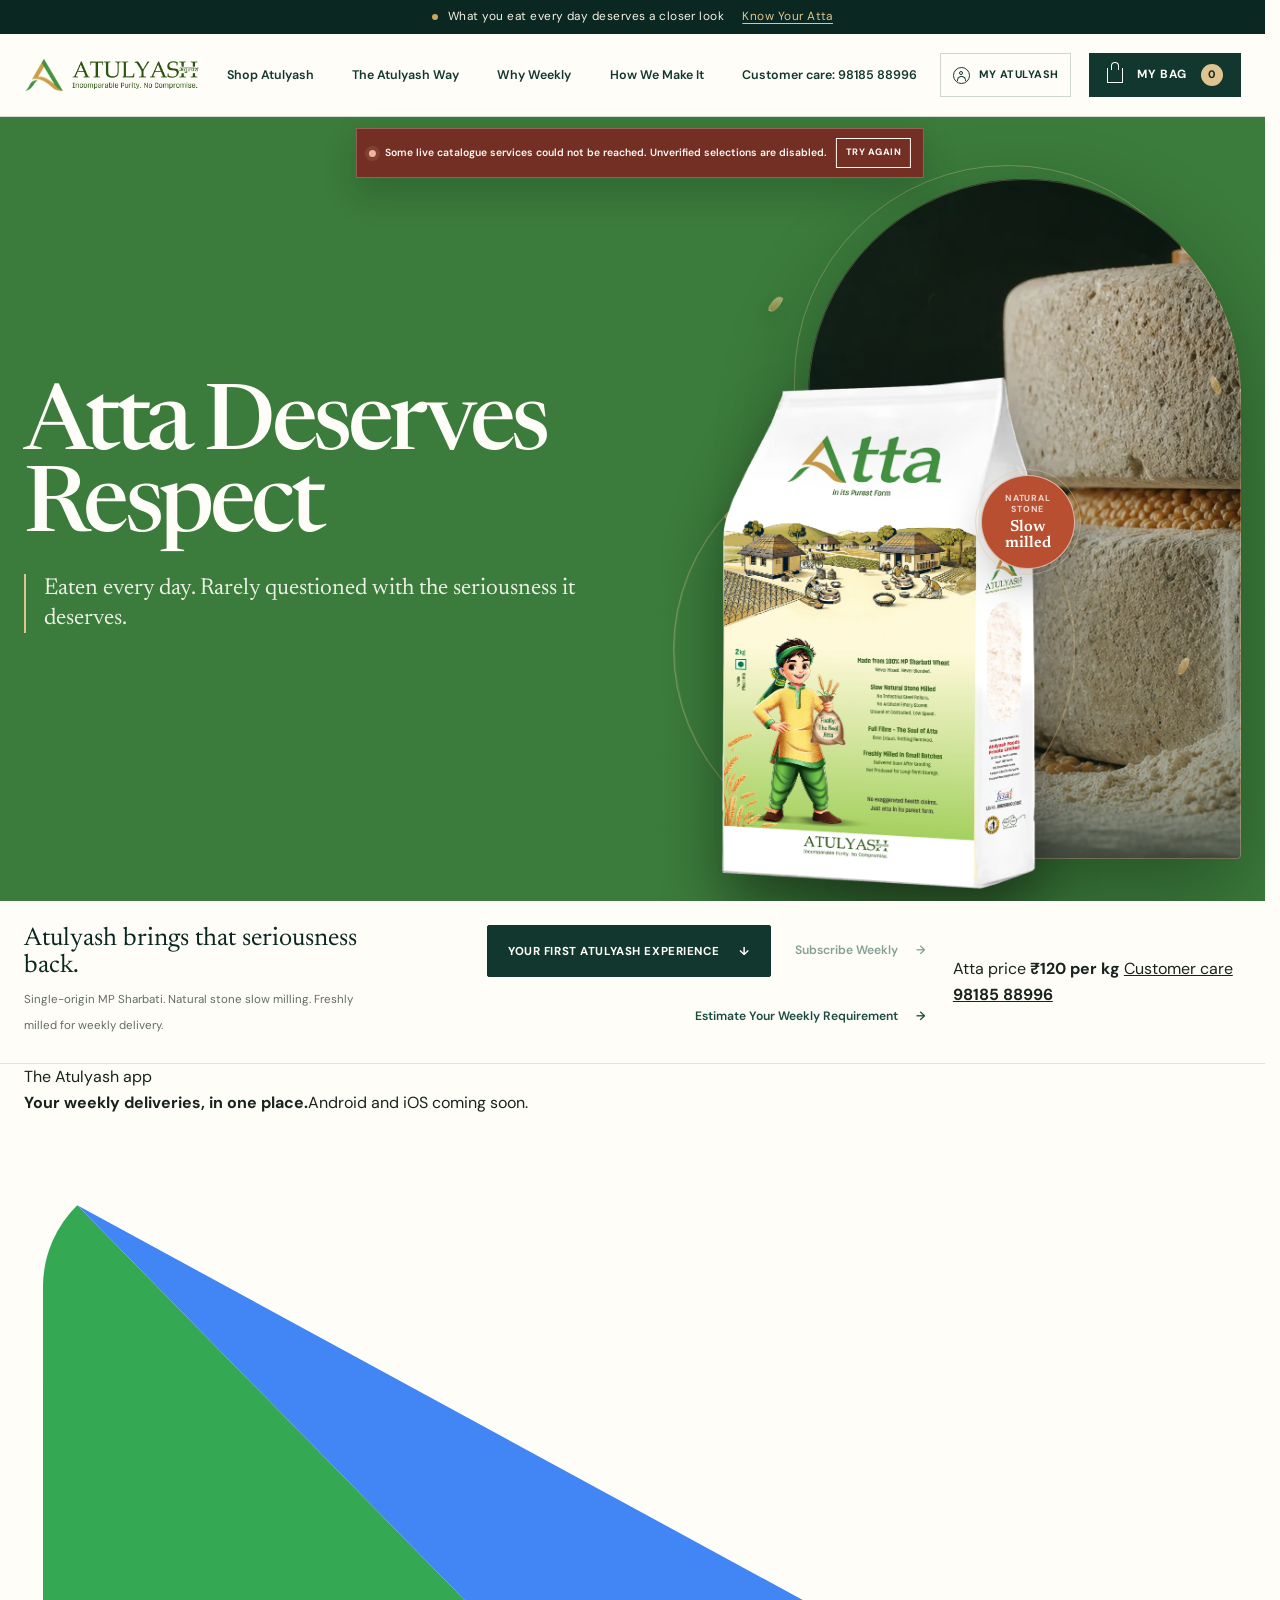
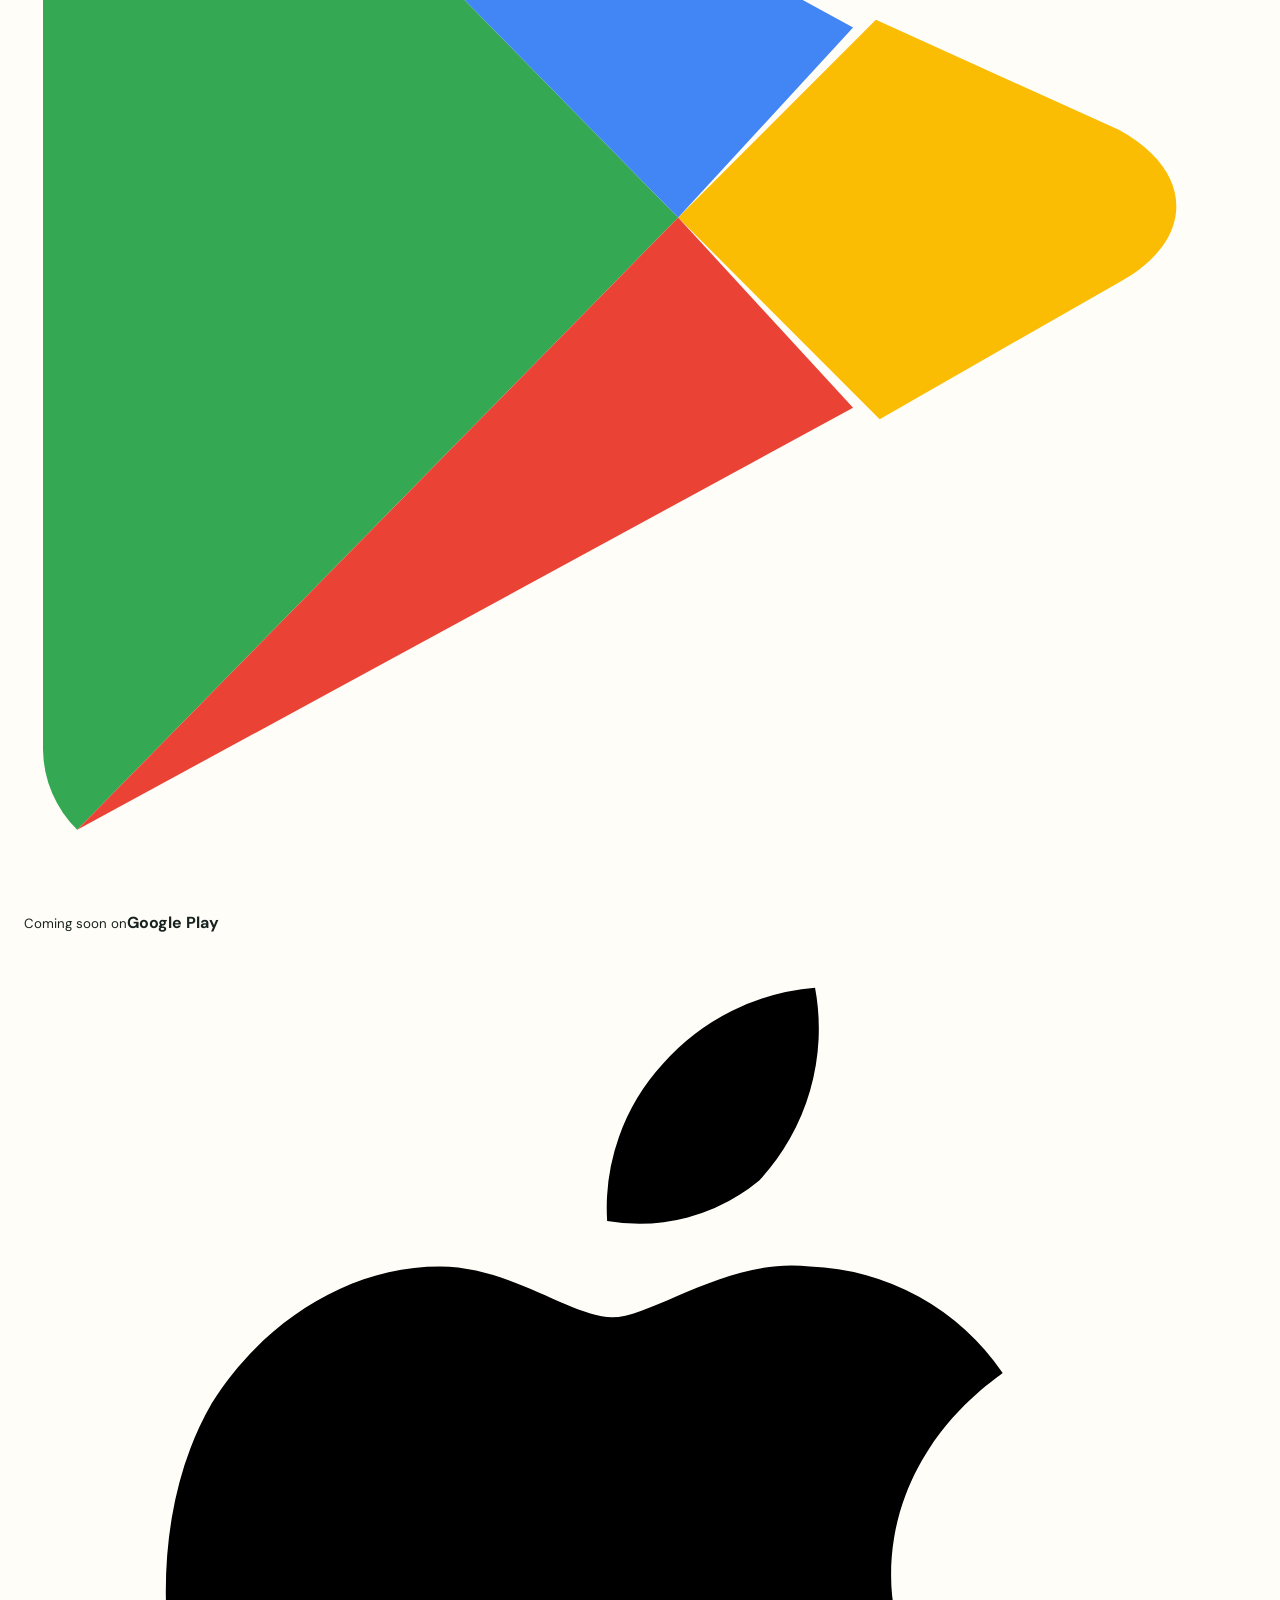
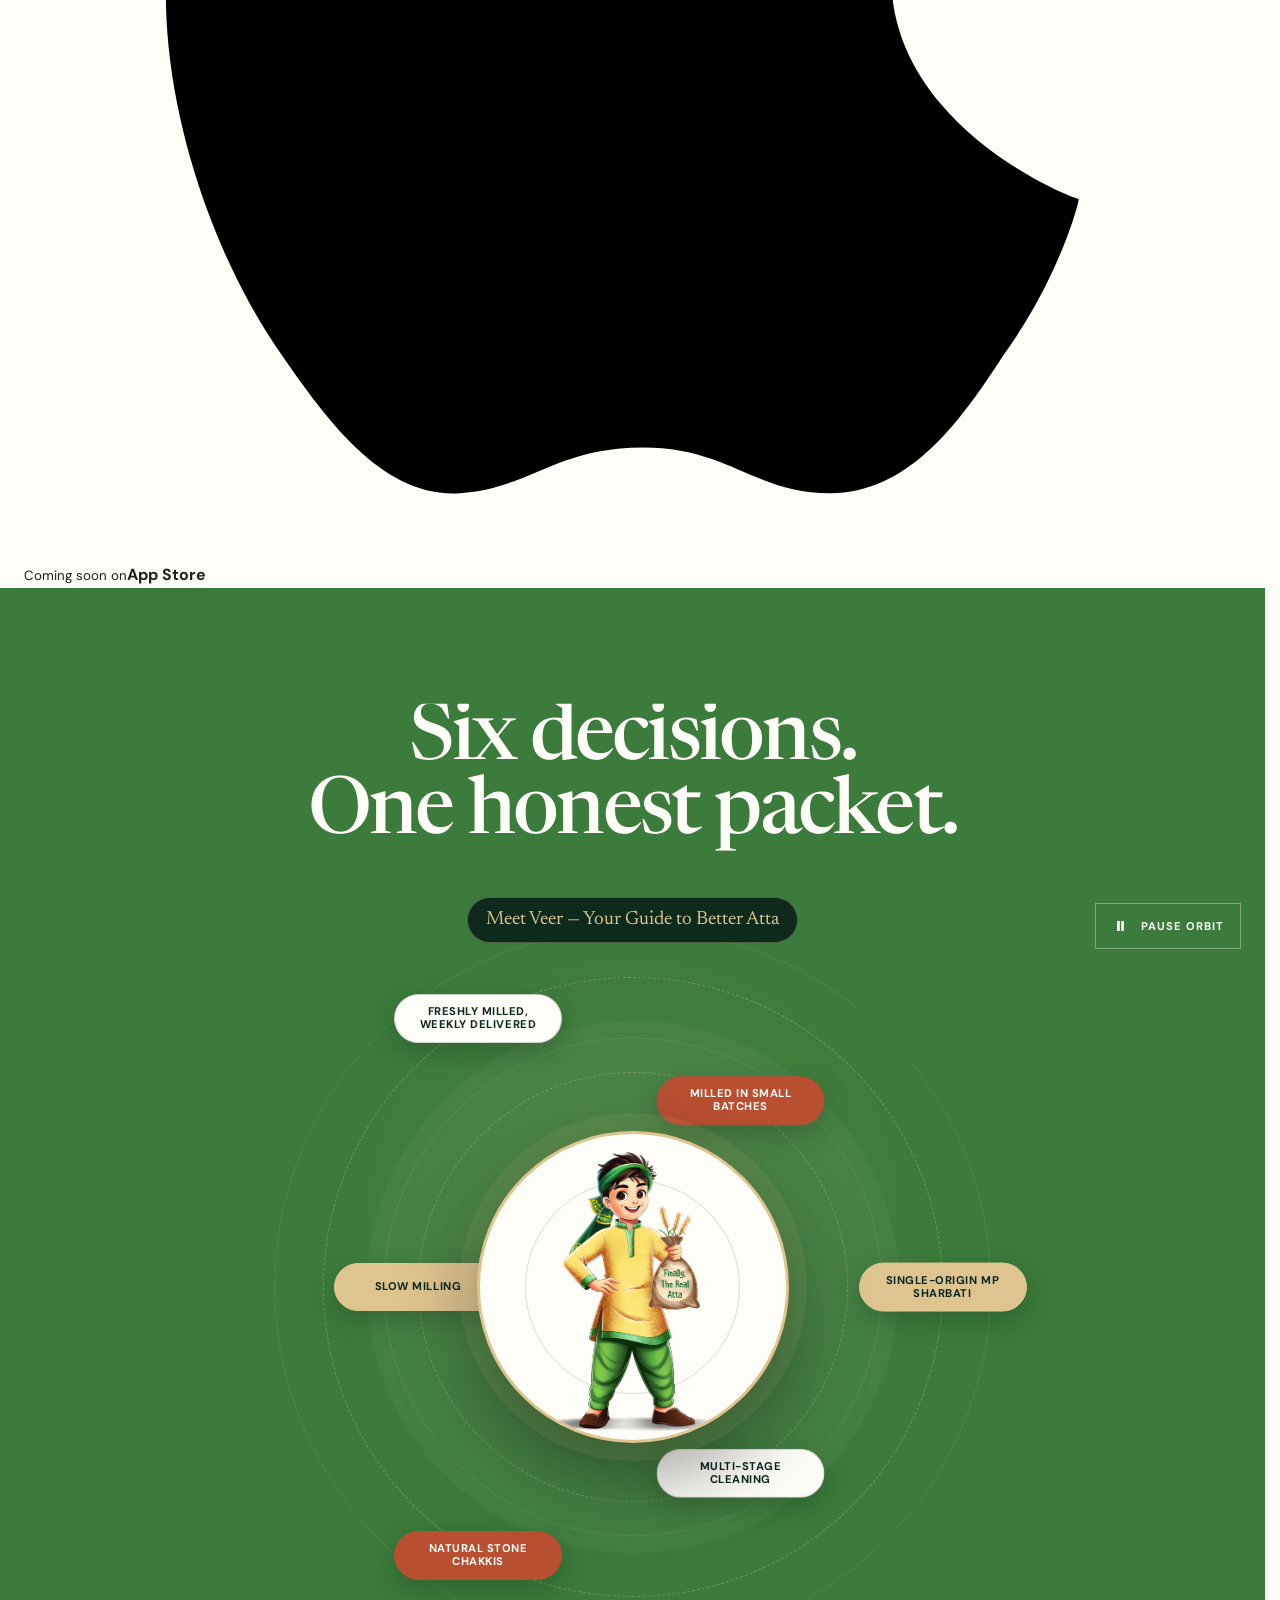
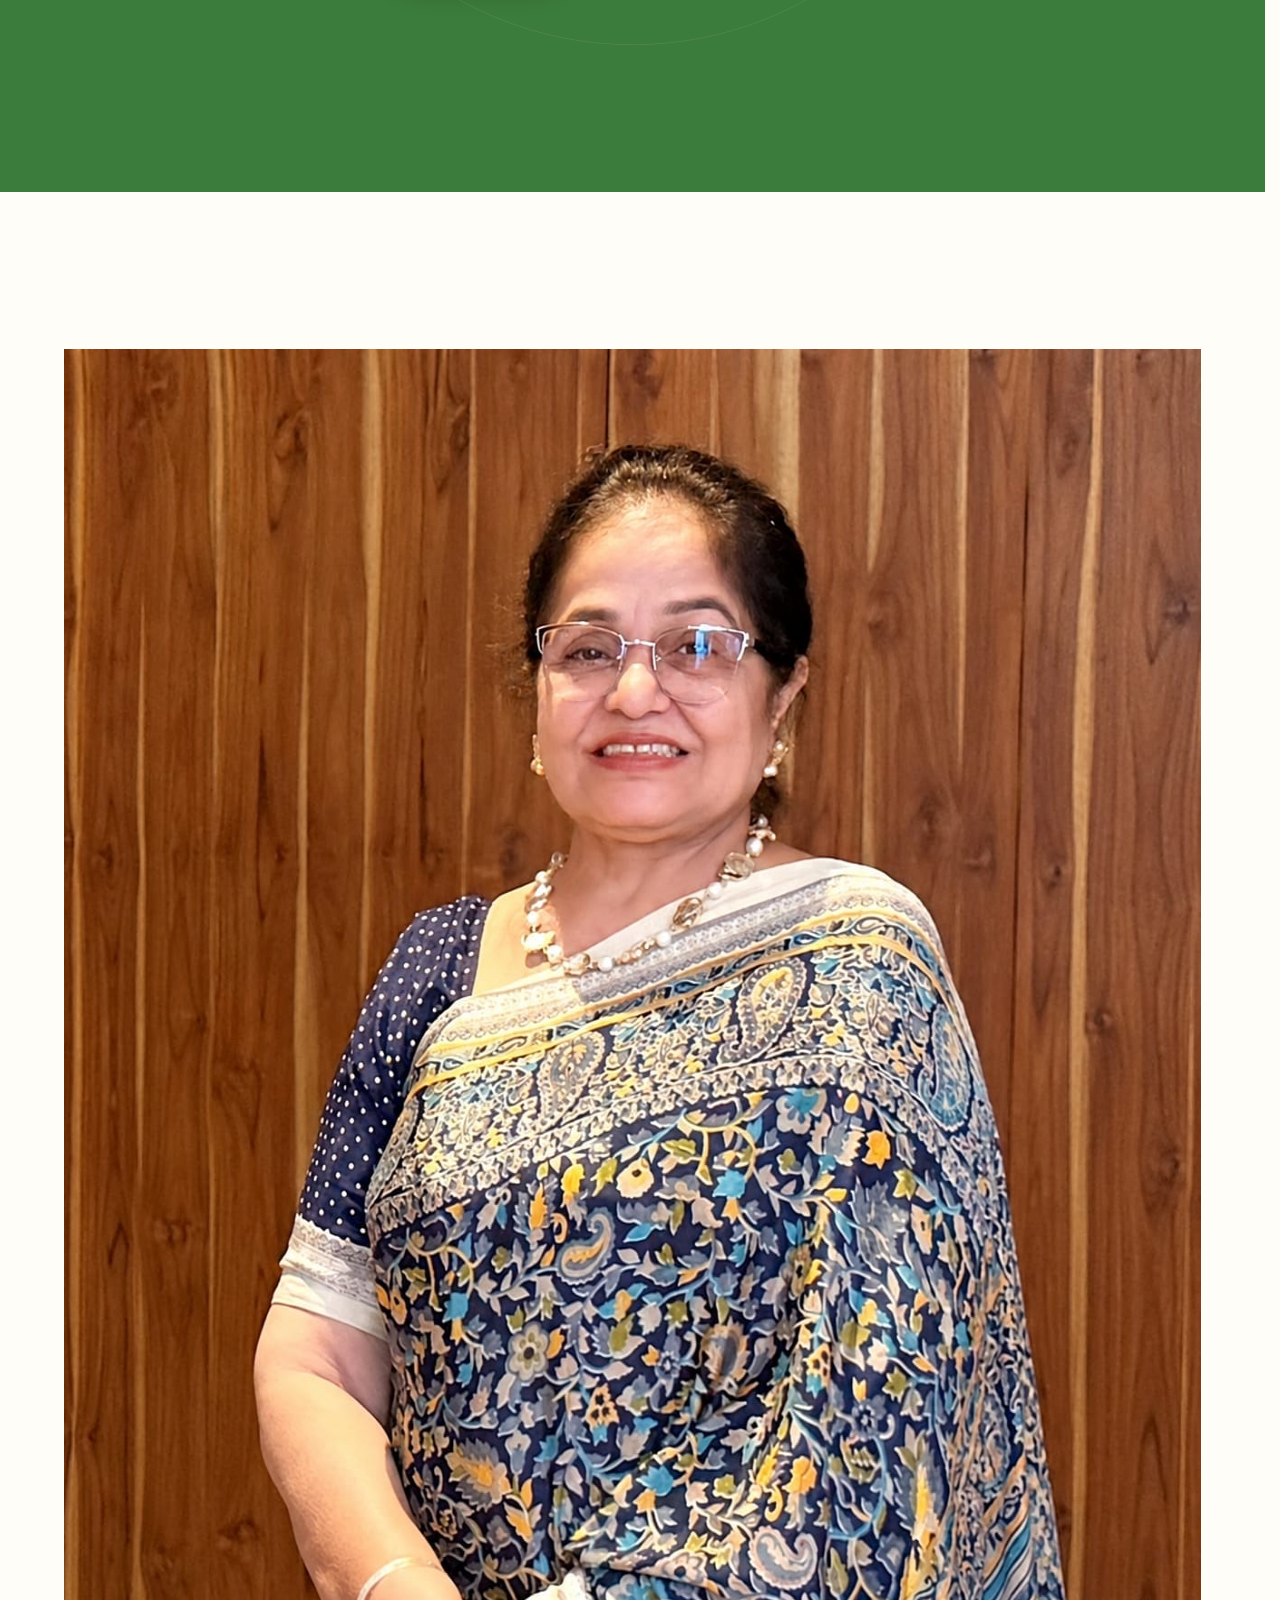
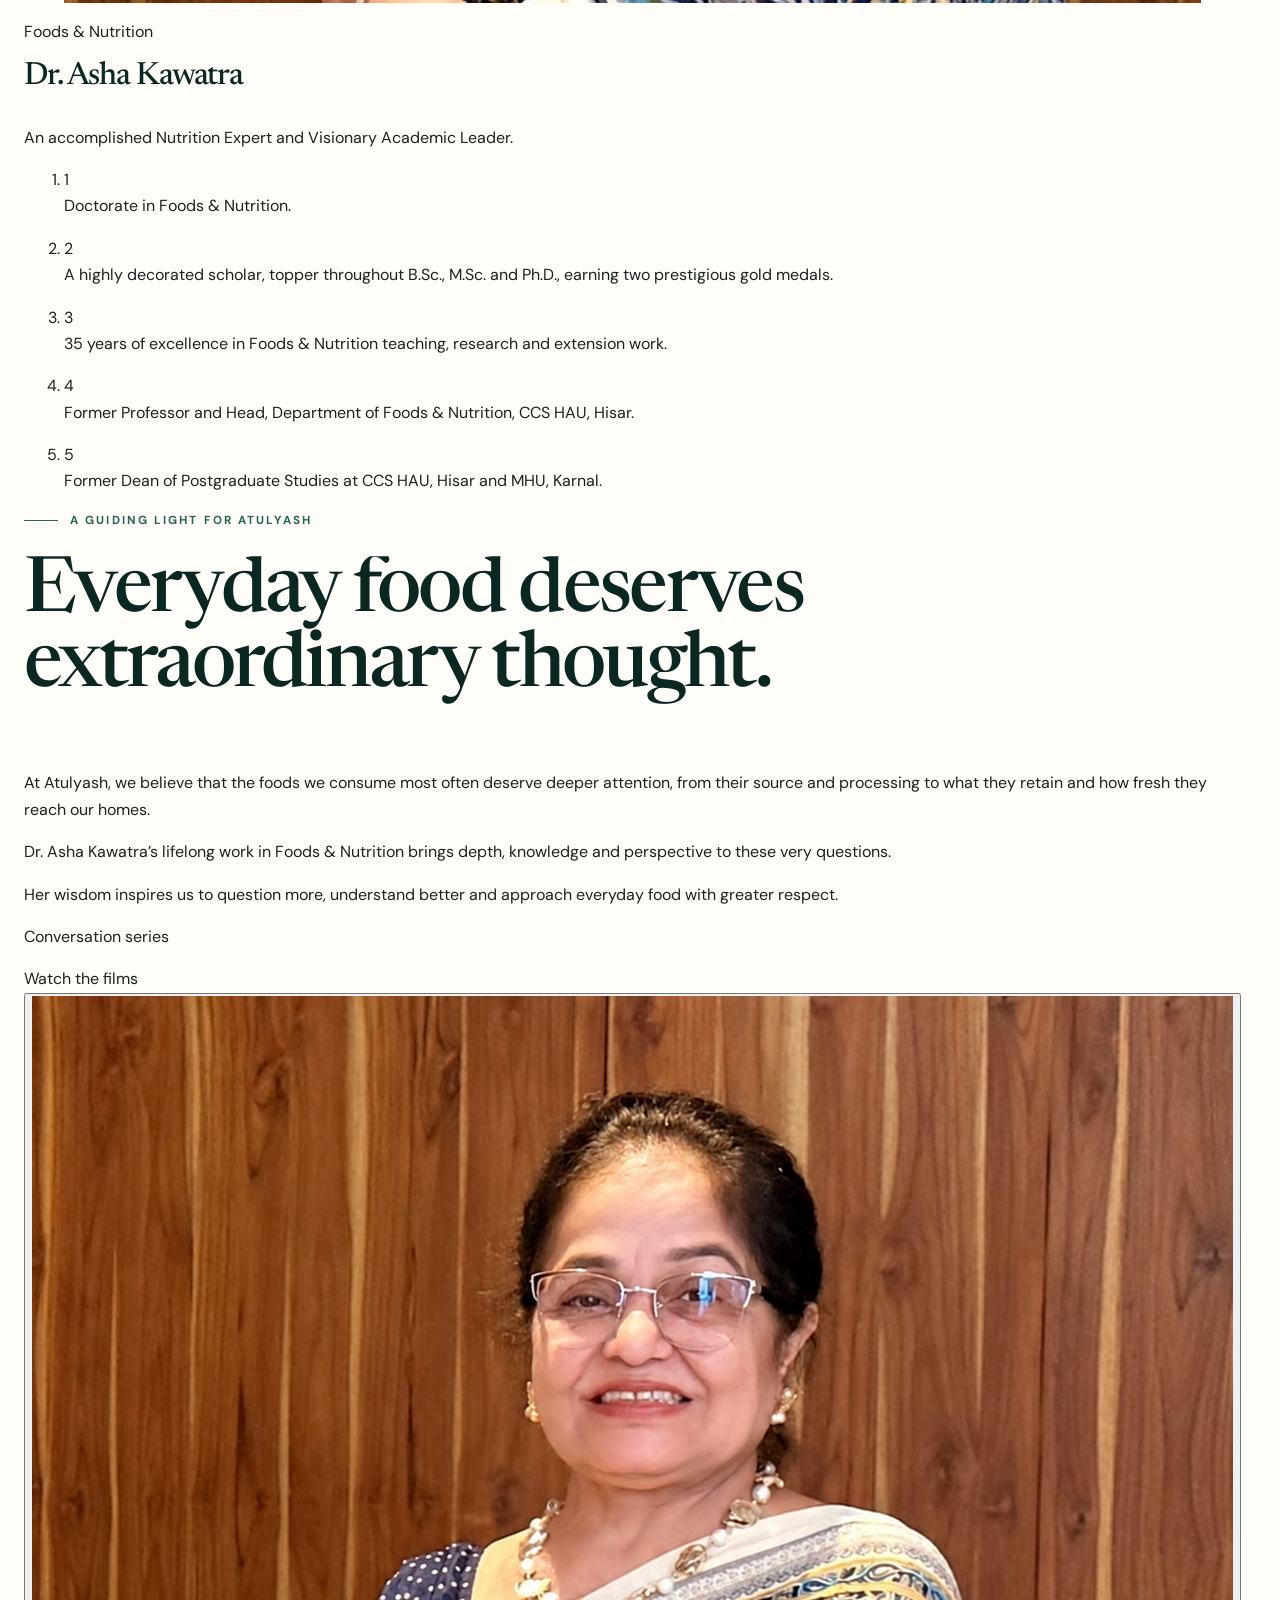
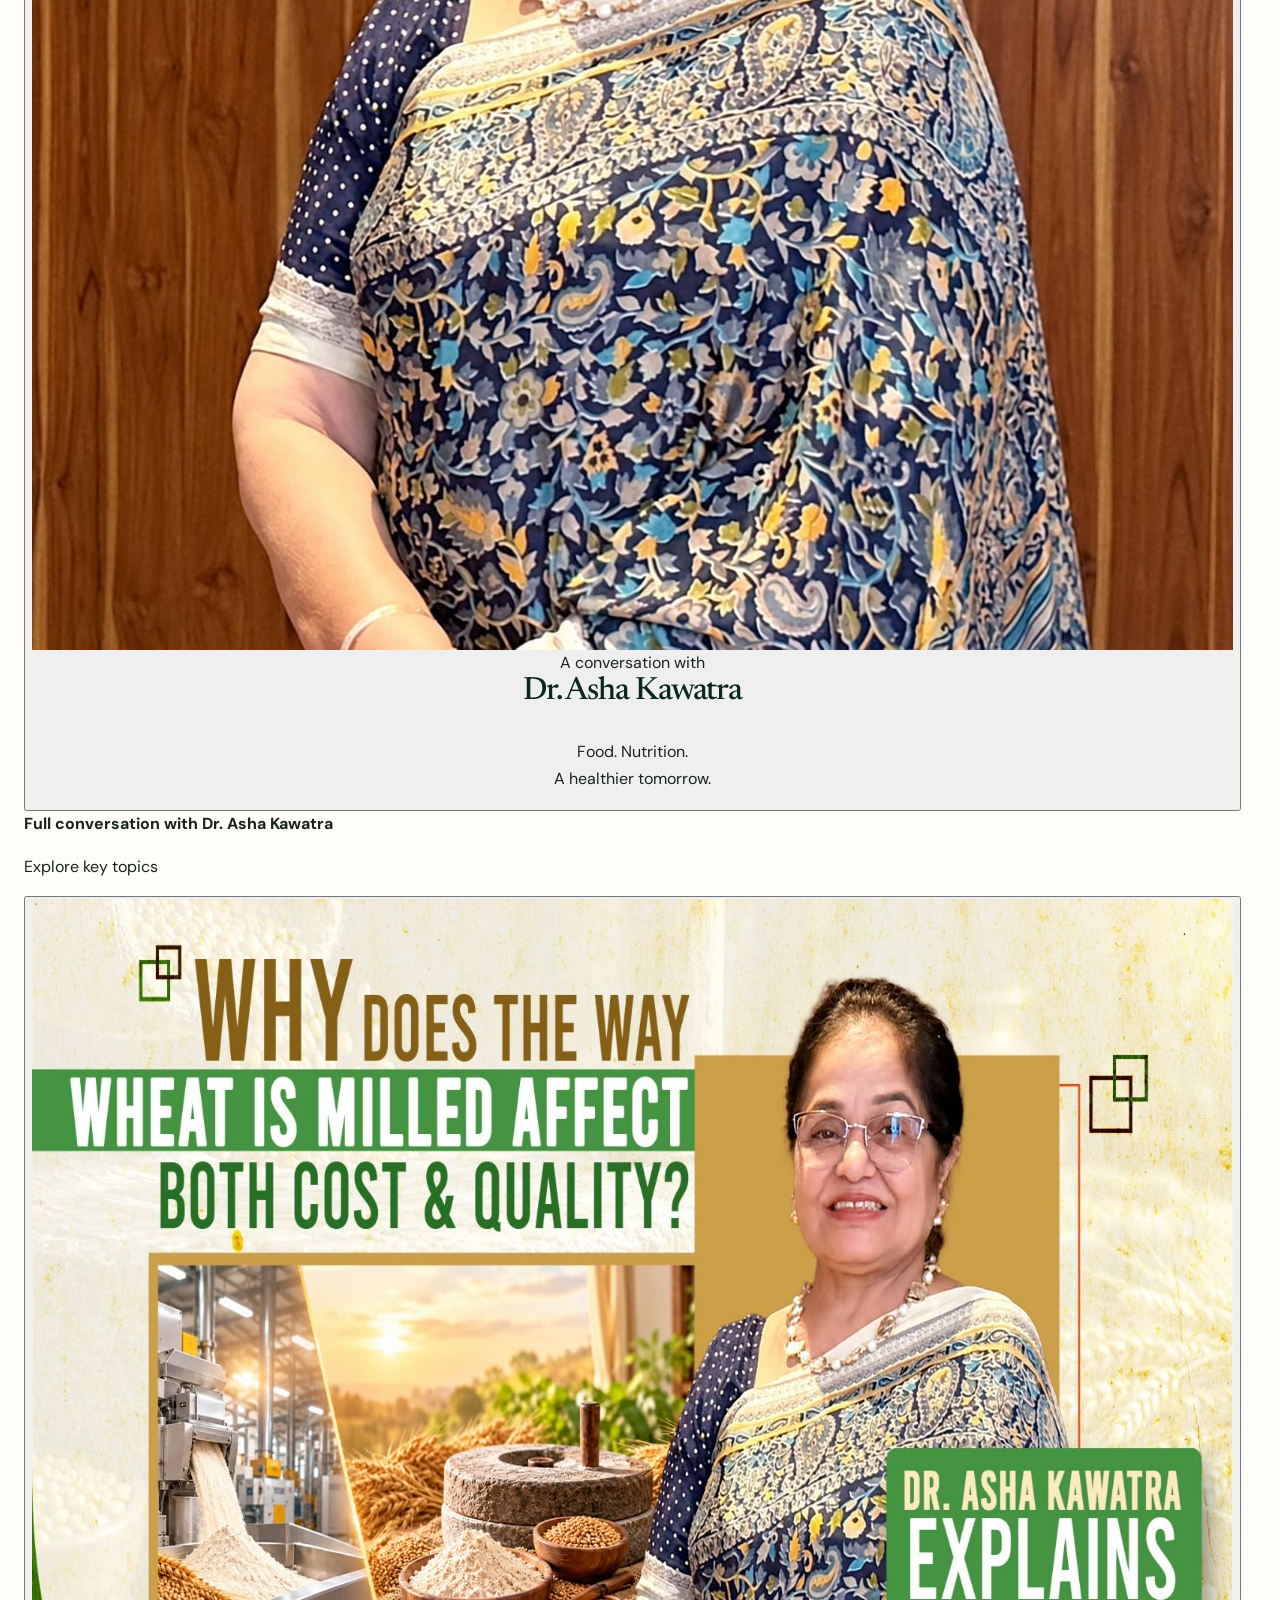
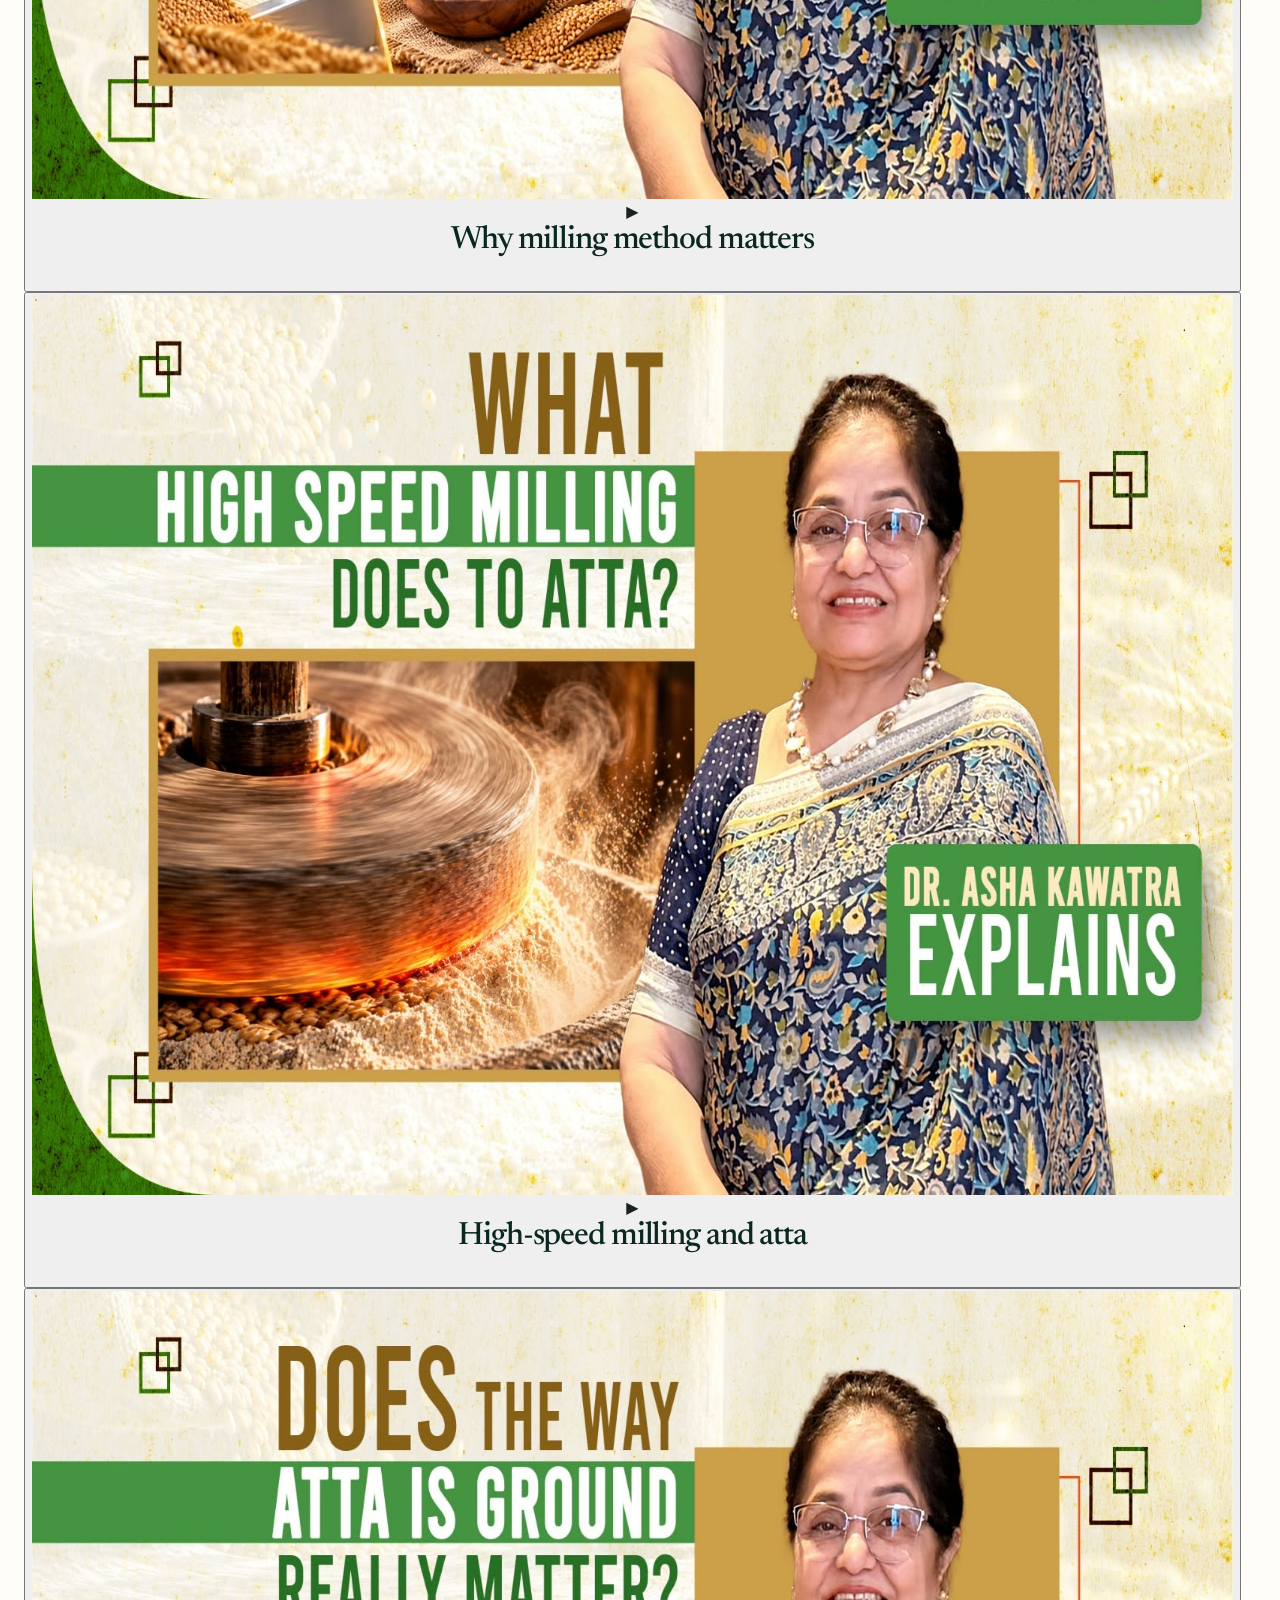
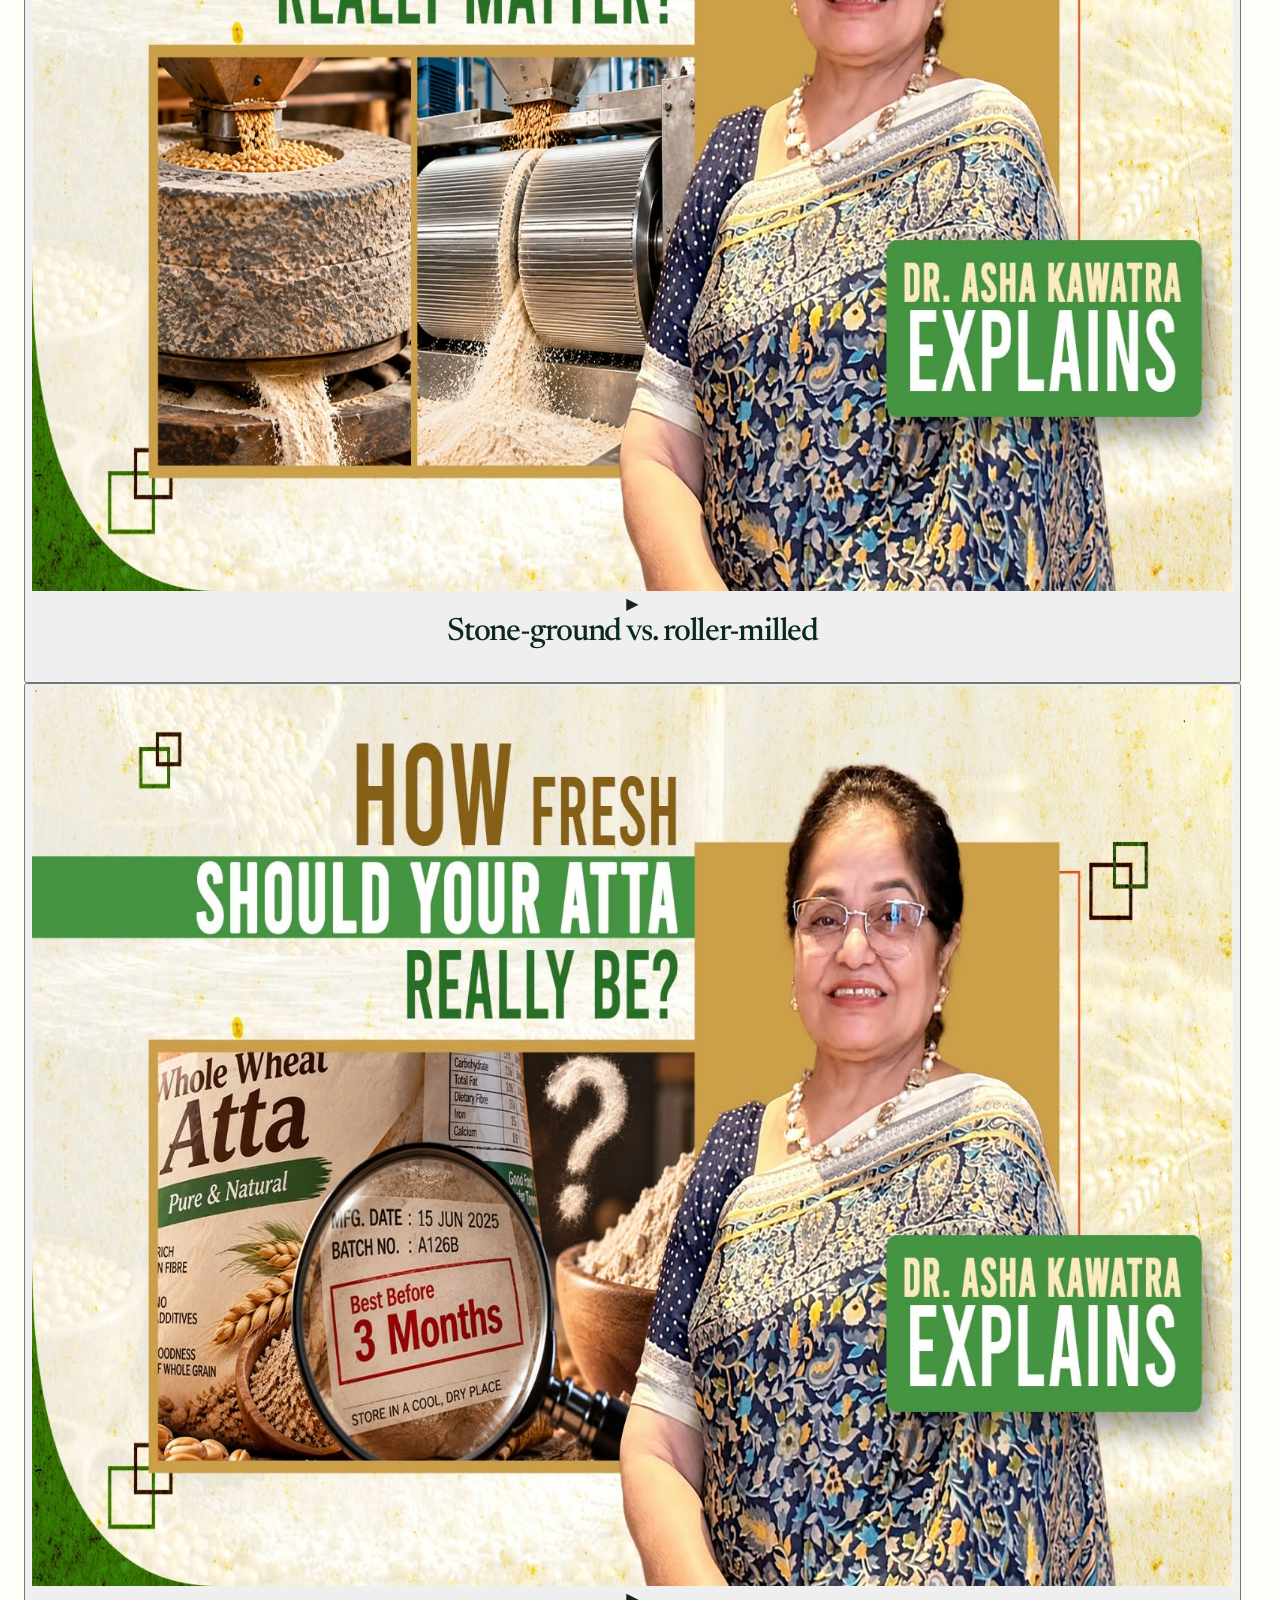
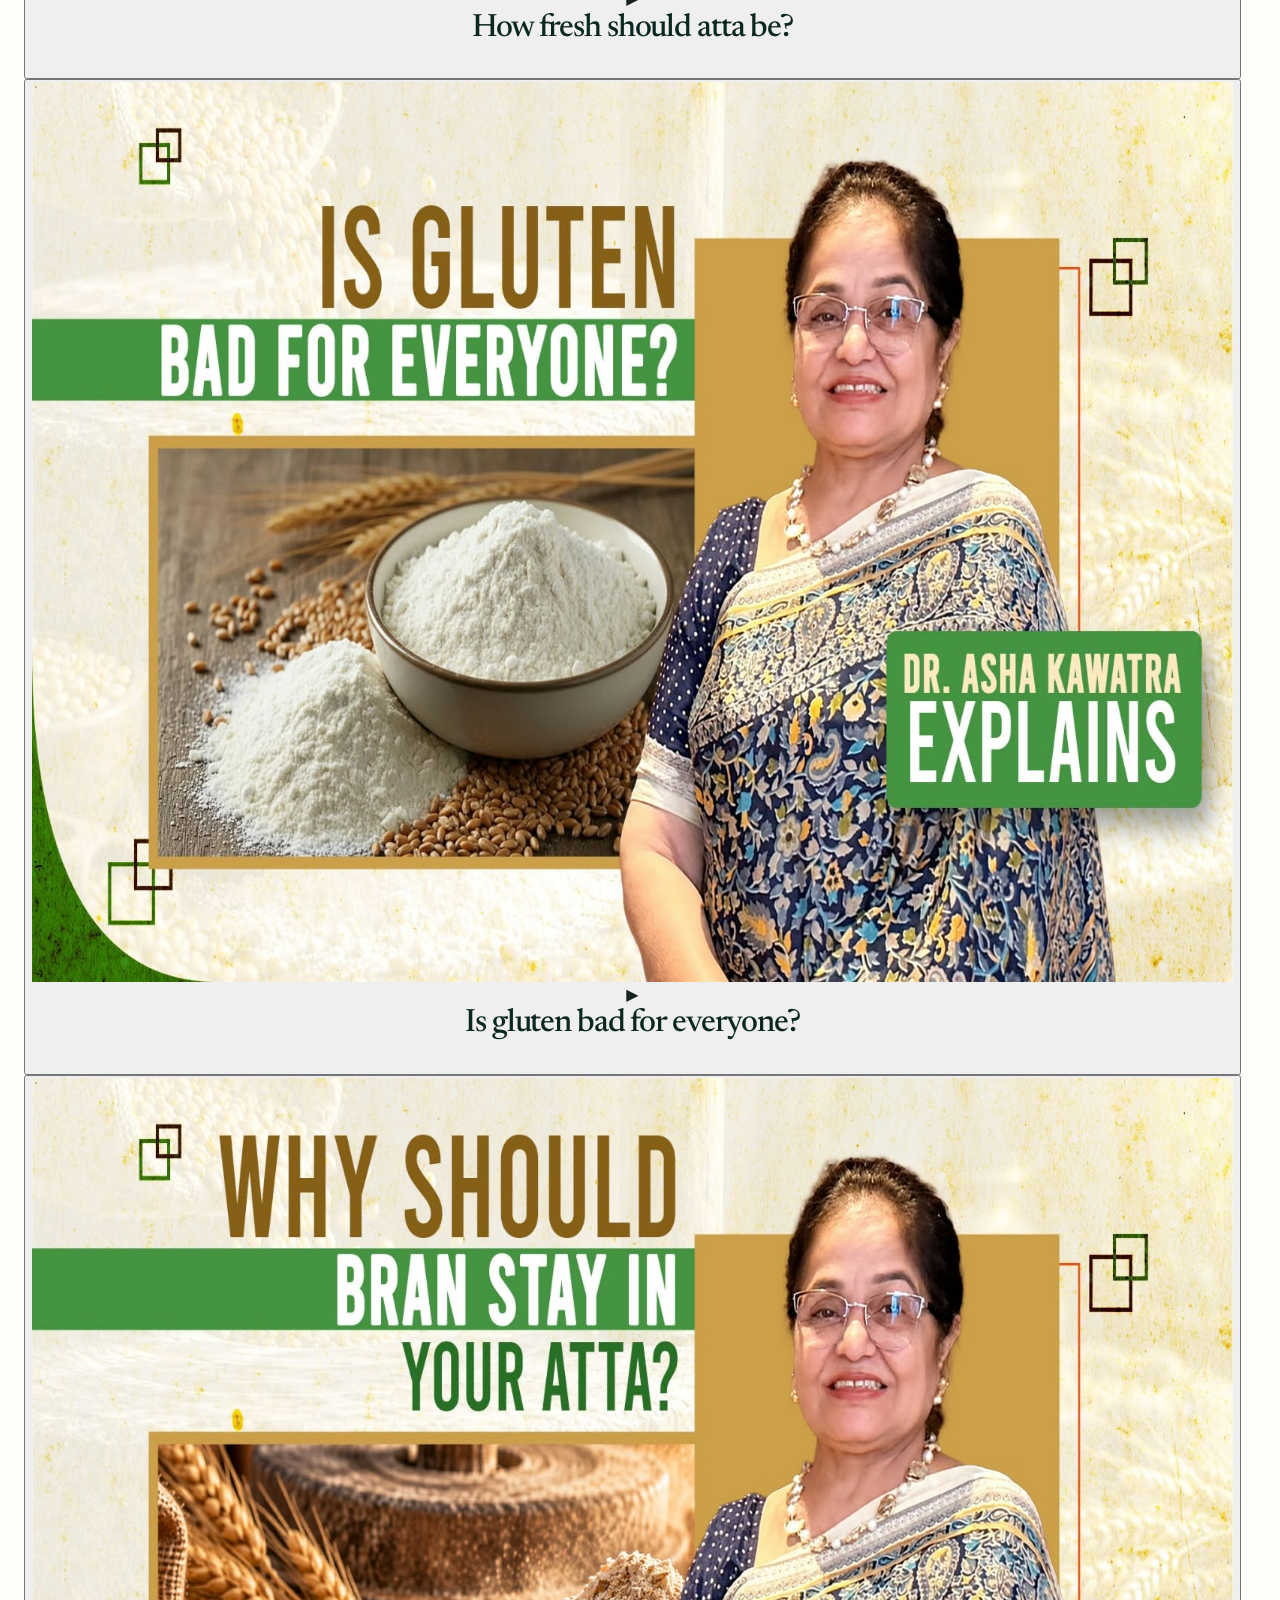
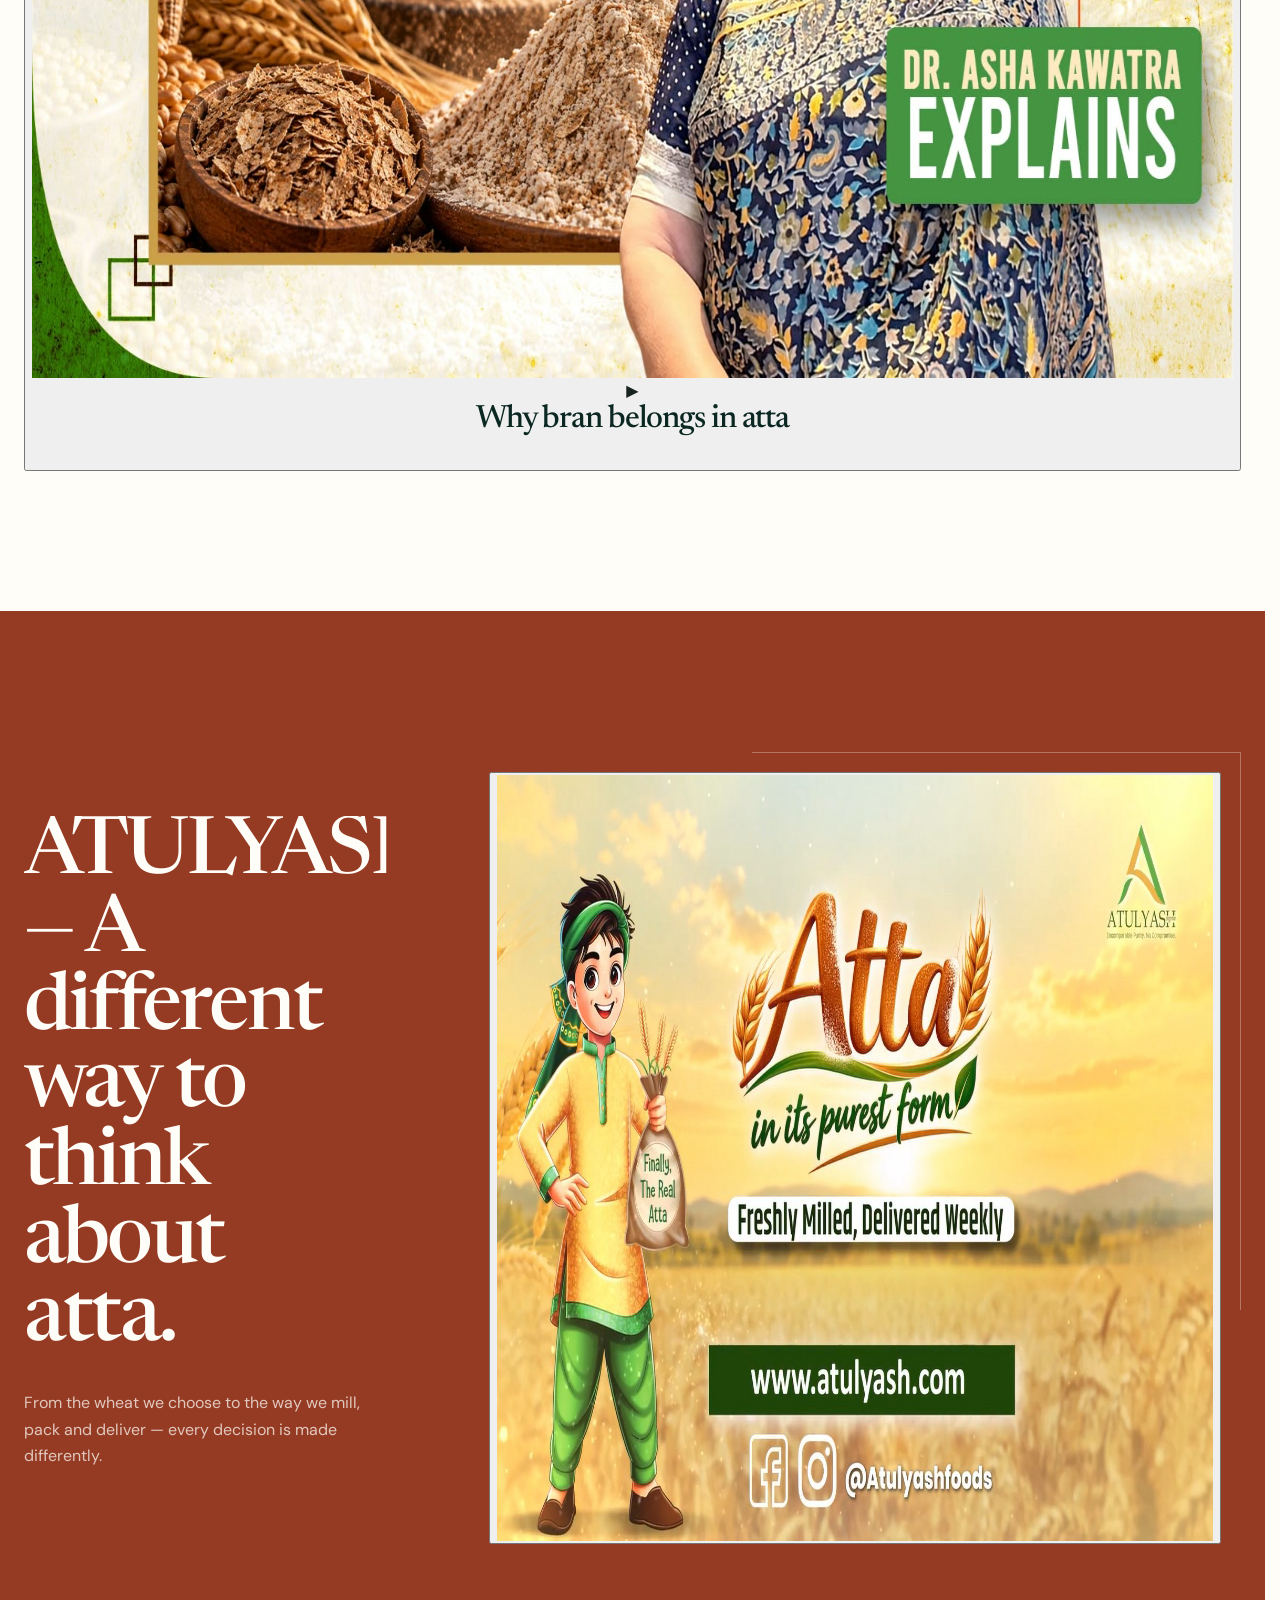
==== commit f4cdb8b0: "Refine Atulyash film section presentation" ====
--- a/index.html
+++ b/index.html
@@ -23,9 +23,9 @@
   <link href="https://fonts.googleapis.com/css2?family=DM+Sans:wght@400;500;600;700&amp;family=Newsreader:opsz,wght@6..72,400;6..72,500;6..72,600&amp;display=swap" rel="stylesheet">
   <link rel="preload" as="image" href="images/atta-packet-2026.webp" fetchpriority="high">
   <link rel="preload" as="image" href="images/natural-stone-hero.webp" fetchpriority="high">
-  <link rel="stylesheet" href="styles.css?v=20260925-2">
+  <link rel="stylesheet" href="styles.css?v=20260907-5">
   <link rel="stylesheet" href="ecommerce.css?v=20260919-1">
-  <link rel="stylesheet" href="commerce-shared.css?v=20260924-1">
+  <link rel="stylesheet" href="commerce-shared.css?v=20260902-5">
   <link rel="stylesheet" href="client-design.css?v=20260926-1">
 </head>
 <body data-commerce-page="storefront">
@@ -198,6 +198,7 @@
               <span>Reserve now</span>
               <span class="launch-banner-arrow" aria-hidden="true">→</span>
             </a>
+            <small>Web &amp; App booking only</small>
           </div>
 
           <section class="launch-banner-panel launch-banner-service" aria-label="Serviceable area">
@@ -233,10 +234,9 @@
         </div>
         <div class="hero-actions hero-actions-client">
           <a class="button button-primary" href="#packSelector" data-serviceability-intent="first-experience">Your First Atulyash Experience <span aria-hidden="true">↓</span></a>
-          <a class="text-action hero-subscribe" id="heroWeeklyButton" href="#shop"><span data-weekly-label>Subscribe Weekly</span> <span aria-hidden="true">→</span></a>
+          <a class="text-action hero-subscribe" id="heroWeeklyButton" href="#shop">Subscribe Weekly <span aria-hidden="true">→</span></a>
           <a class="text-action" href="#weekly">Estimate Your Weekly Requirement <span aria-hidden="true">→</span></a>
         </div>
-        <p class="hero-weekly-note" id="heroWeeklyNote" role="status" hidden>Weekly Subscriptions Begin 11 October 2026 : First Navratra</p>
         <div class="hero-service-facts" aria-label="Price and customer care">
           <span>Atta price <strong id="heroUnitPrice">₹120 per kg</strong></span>
           <a href="tel:+919818588996">Customer care <strong>98185 88996</strong></a>
@@ -295,6 +295,8 @@
               <img src="images/veer-mascot-2026.webp" width="2130" height="2740" alt="">
             </div>
 
+            <p class="orbit-veer-caption">Meet Veer — Your Guide to Better Atta</p>
+
             <ul class="orbit-mobile-list" aria-hidden="true">
               <li>Single-Origin MP Sharbati</li>
               <li>Multi-Stage Cleaning</li>
@@ -304,8 +306,6 @@
               <li>Freshly Milled, Weekly Delivered</li>
             </ul>
           </div>
-
-          <p class="orbit-veer-caption">Meet Veer — Your Guide to Better Atta</p>
         </div>
       </div>
     </section>
@@ -344,7 +344,7 @@
           <div class="asha-media reveal" aria-label="Conversation with Dr. Asha Kawatra">
             <div class="asha-media-heading">
               <p>Conversation series</p>
-              <span><i aria-hidden="true"></i>Films coming soon</span>
+              <span><i aria-hidden="true"></i>Watch the films</span>
             </div>
 
             <div class="asha-media-grid">
@@ -576,11 +576,6 @@
             </button>
           </div>
 
-          <aside class="commerce-paused-notice" id="storefrontCommercePaused" role="status">
-            <strong>Weekly Subscriptions Begin 11 October 2026 : First Navratra</strong>
-            <span>Ordering is paused during Shraddh for now. You can continue browsing the catalogue.</span>
-          </aside>
-
           <button class="buy-now-button" id="buyNowButton" type="button">Buy it now <span aria-hidden="true">→</span></button>
 
           <div class="product-reassurance" aria-label="Product reassurance">
@@ -622,7 +617,7 @@
 
         <div class="calculator reveal" aria-labelledby="calculator-title">
           <p class="calculator-tag">Let us help you estimate your weekly atta requirement</p>
-          <h3 id="calculator-title">Enter your family’s daily roti count to find the right weekly quantity of Atulyash Atta.</h3>
+          <h3 id="calculator-title">Enter the total number of rotis your family usually consumes each day, and we’ll recommend the right weekly quantity of Atulyash Atta.</h3>
 
           <div class="calculator-roti-control">
             <div class="calculator-roti-copy">
@@ -852,9 +847,10 @@
           <p>Freshly milled and delivered weekly, so your atta reaches you closer to when it is meant to be consumed.</p>
           <div class="start-actions">
             <a class="button button-primary" href="#packSelector" data-serviceability-intent="first-experience">Your First Atulyash Experience <span aria-hidden="true">↑</span></a>
-            <button class="text-action text-action-dark start-cart-action" id="startWeeklyButton" type="button"><span data-weekly-label>Subscribe Weekly</span> <span aria-hidden="true">→</span></button>
+            <button class="text-action text-action-dark start-cart-action" id="startWeeklyButton" type="button">Subscribe Weekly <span aria-hidden="true">→</span></button>
             <a class="text-action text-action-dark" href="#weekly">Estimate My Weekly Requirement <span aria-hidden="true">→</span></a>
           </div>
+          <small>₹100 welcome benefit on your first eligible Atulyash order. Applied at checkout as shown in your bag.</small>
         </div>
         <div class="start-visual" aria-hidden="true" data-cursor-label="Fresh weekly">
           <div class="start-ring"></div>
@@ -1059,8 +1055,7 @@
   <script src="script.js?v=20260926-1"></script>
   <script src="api-client.js?v=20260906-3"></script>
   <script src="google-area-lookup.js?v=20260823-1"></script>
-  <script src="commerce-paused.js?v=20260925-2"></script>
-  <script src="ecommerce.js?v=20260925-3"></script>
+  <script src="ecommerce.js?v=20260924-1"></script>
   <script>
     (function () {
       var banner = document.getElementById('launchBanner');
@@ -1081,7 +1076,7 @@
         var quota = document.getElementById('launchBannerQuota');
 
         if (availability && Number.isFinite(Number(campaign.remaining_count))) {
-          availability.textContent = String(Number(campaign.remaining_count));
+          availability.textContent = Number(campaign.remaining_count).toLocaleString('en-IN');
         }
         if (quota && Number.isFinite(Number(campaign.quota))) quota.textContent = Number(campaign.quota).toLocaleString('en-IN');
         if (status && campaign.status_message) status.textContent = campaign.status_message;
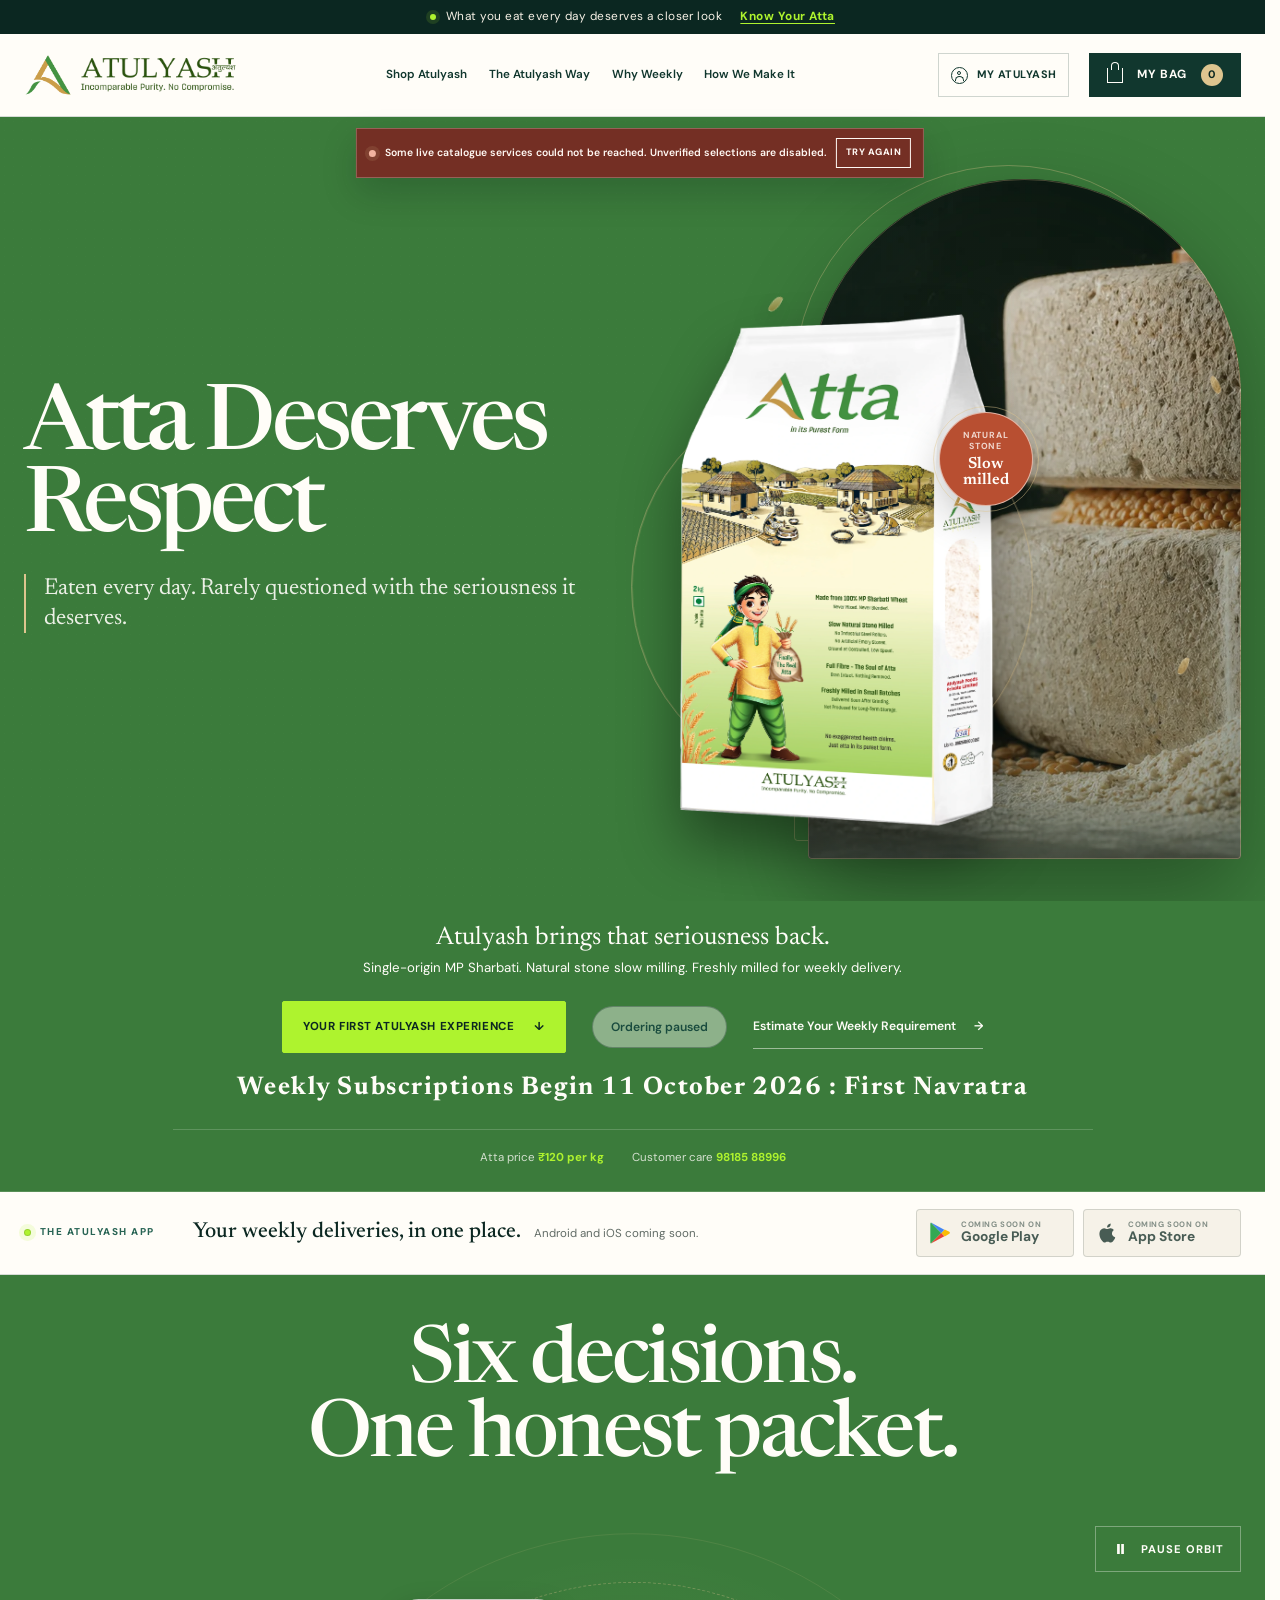
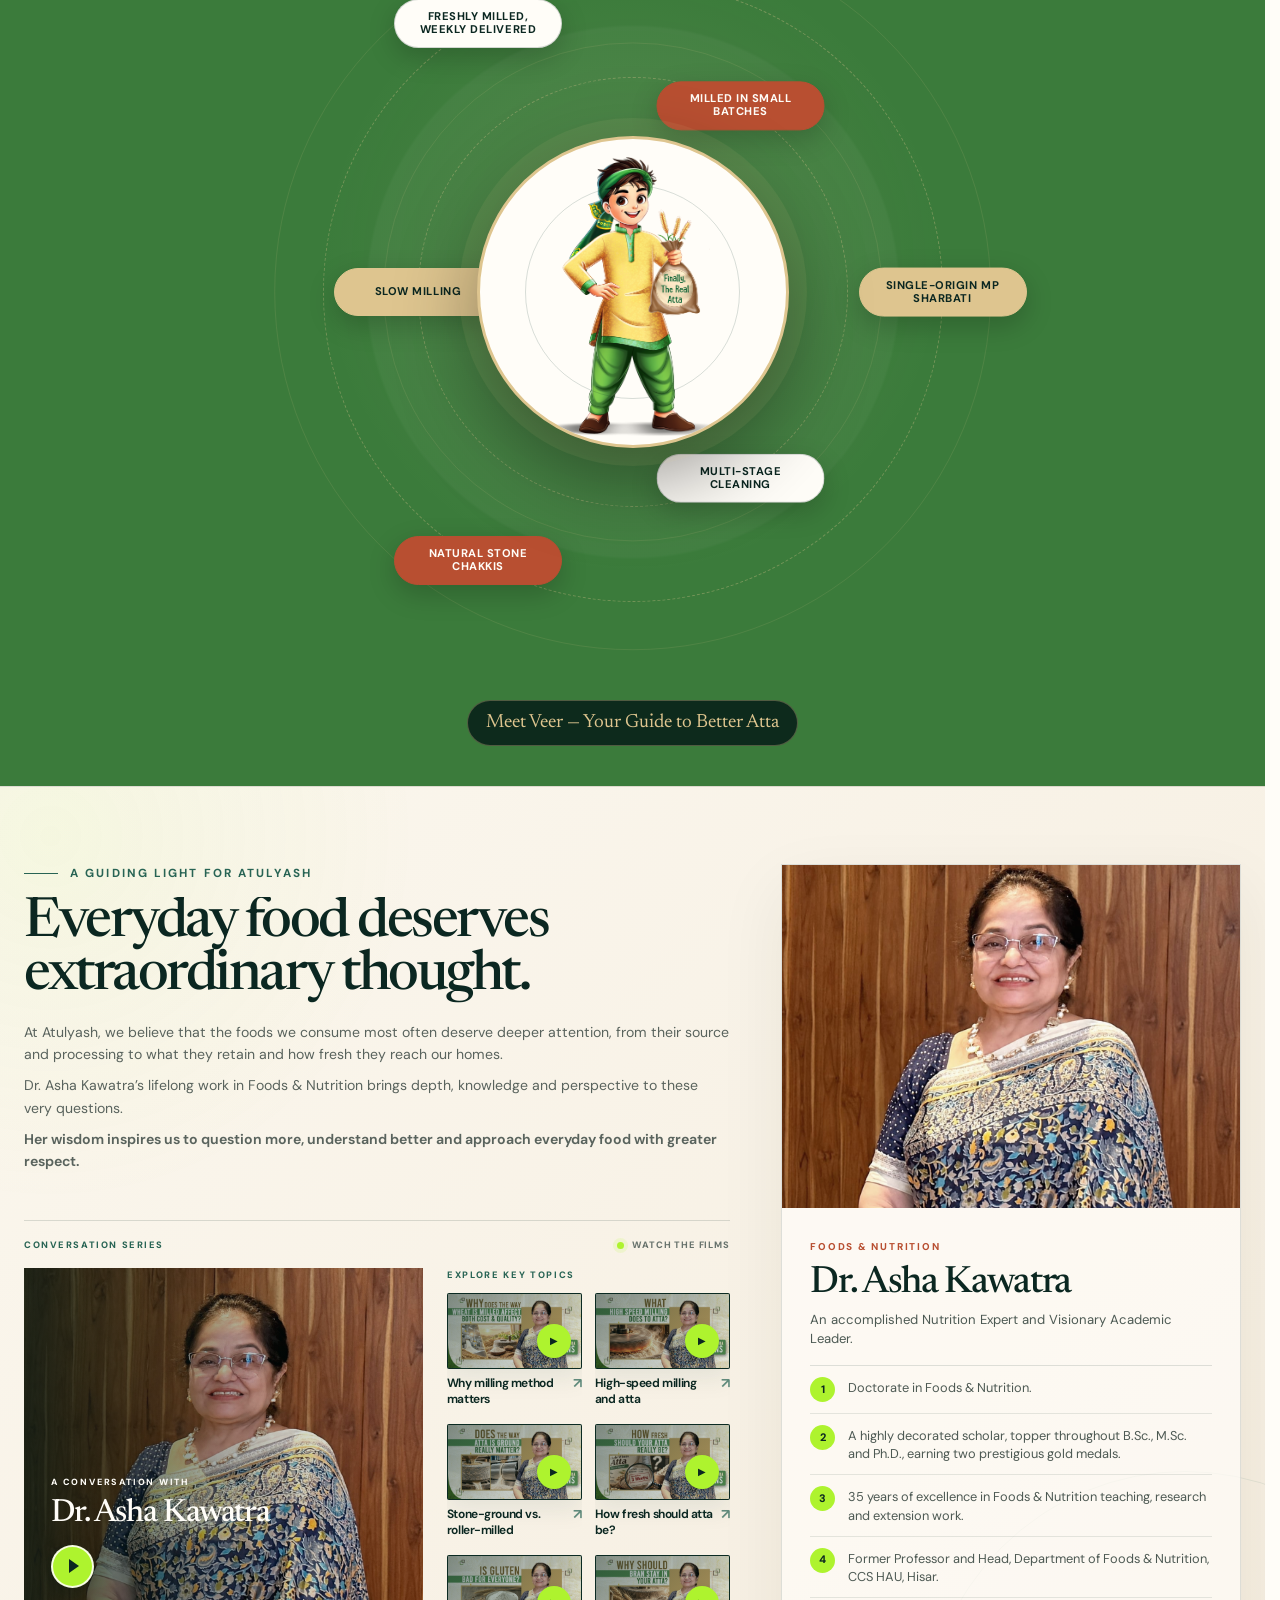
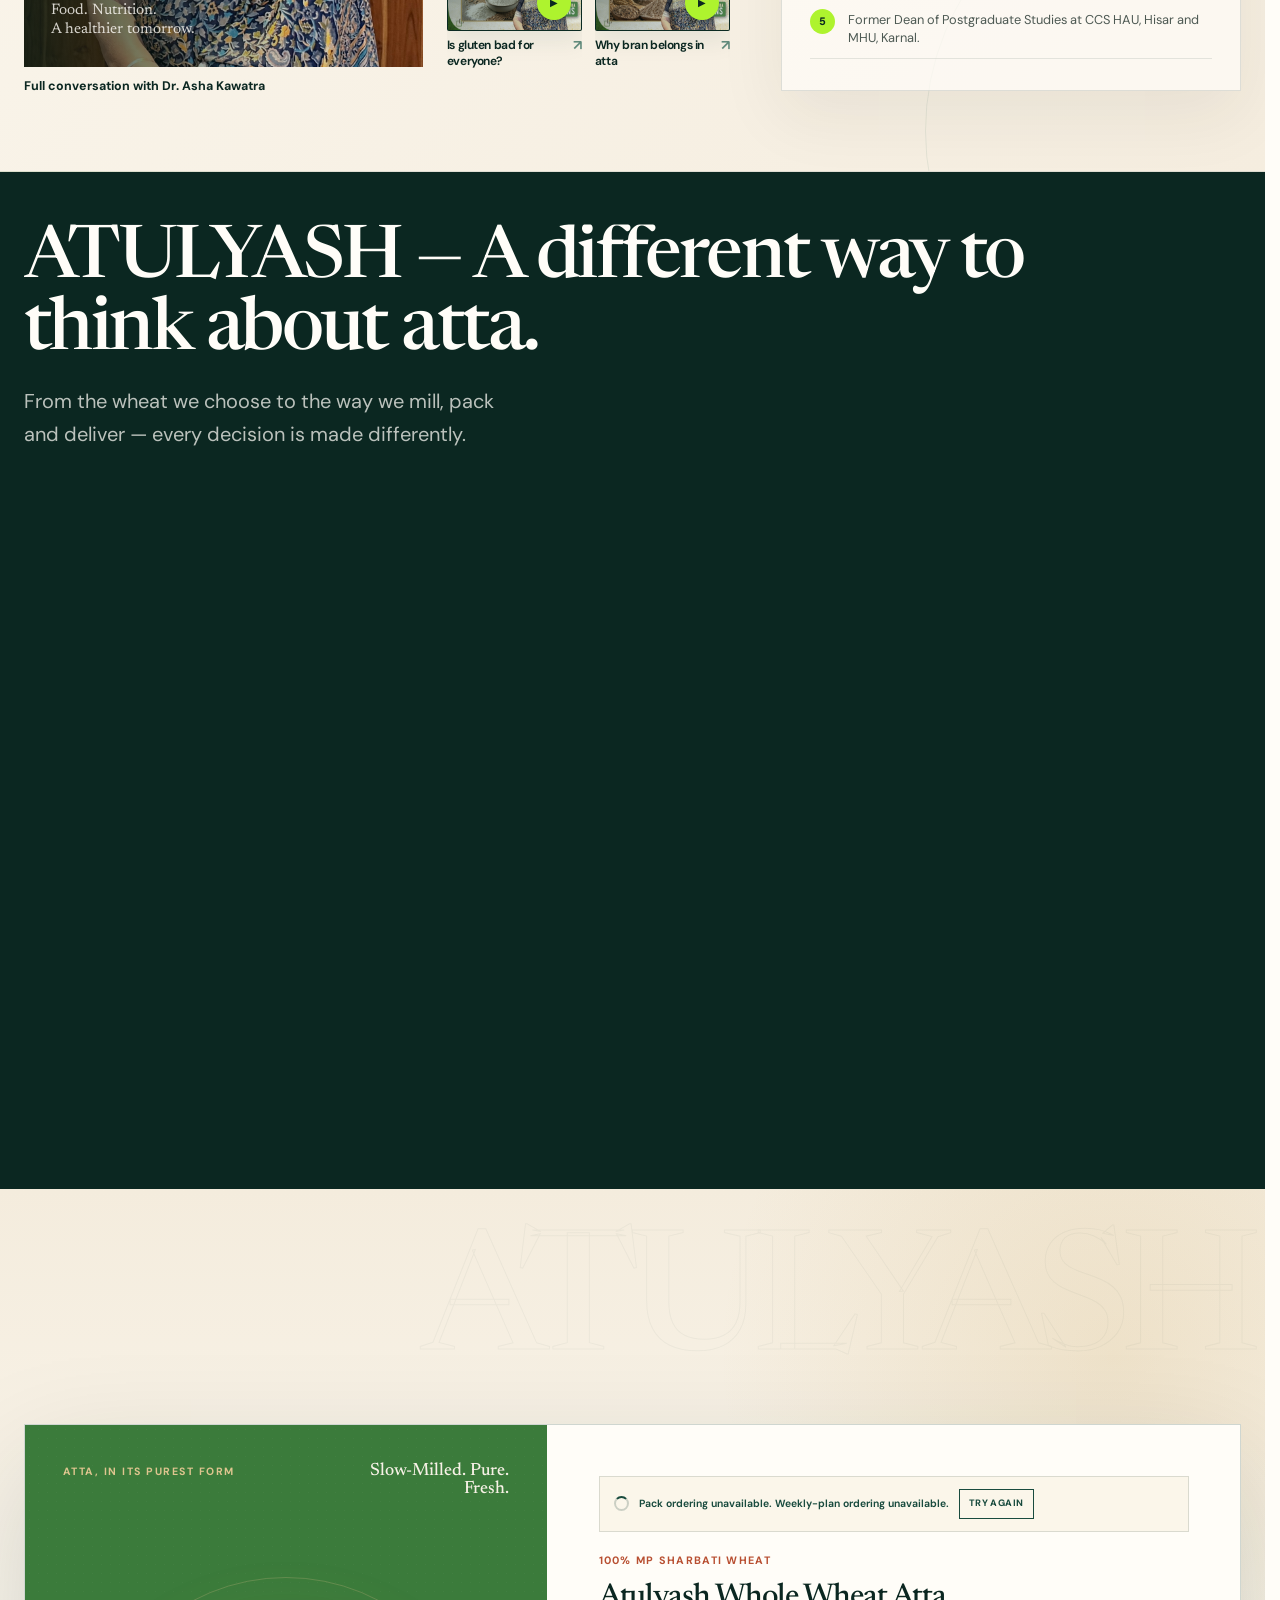
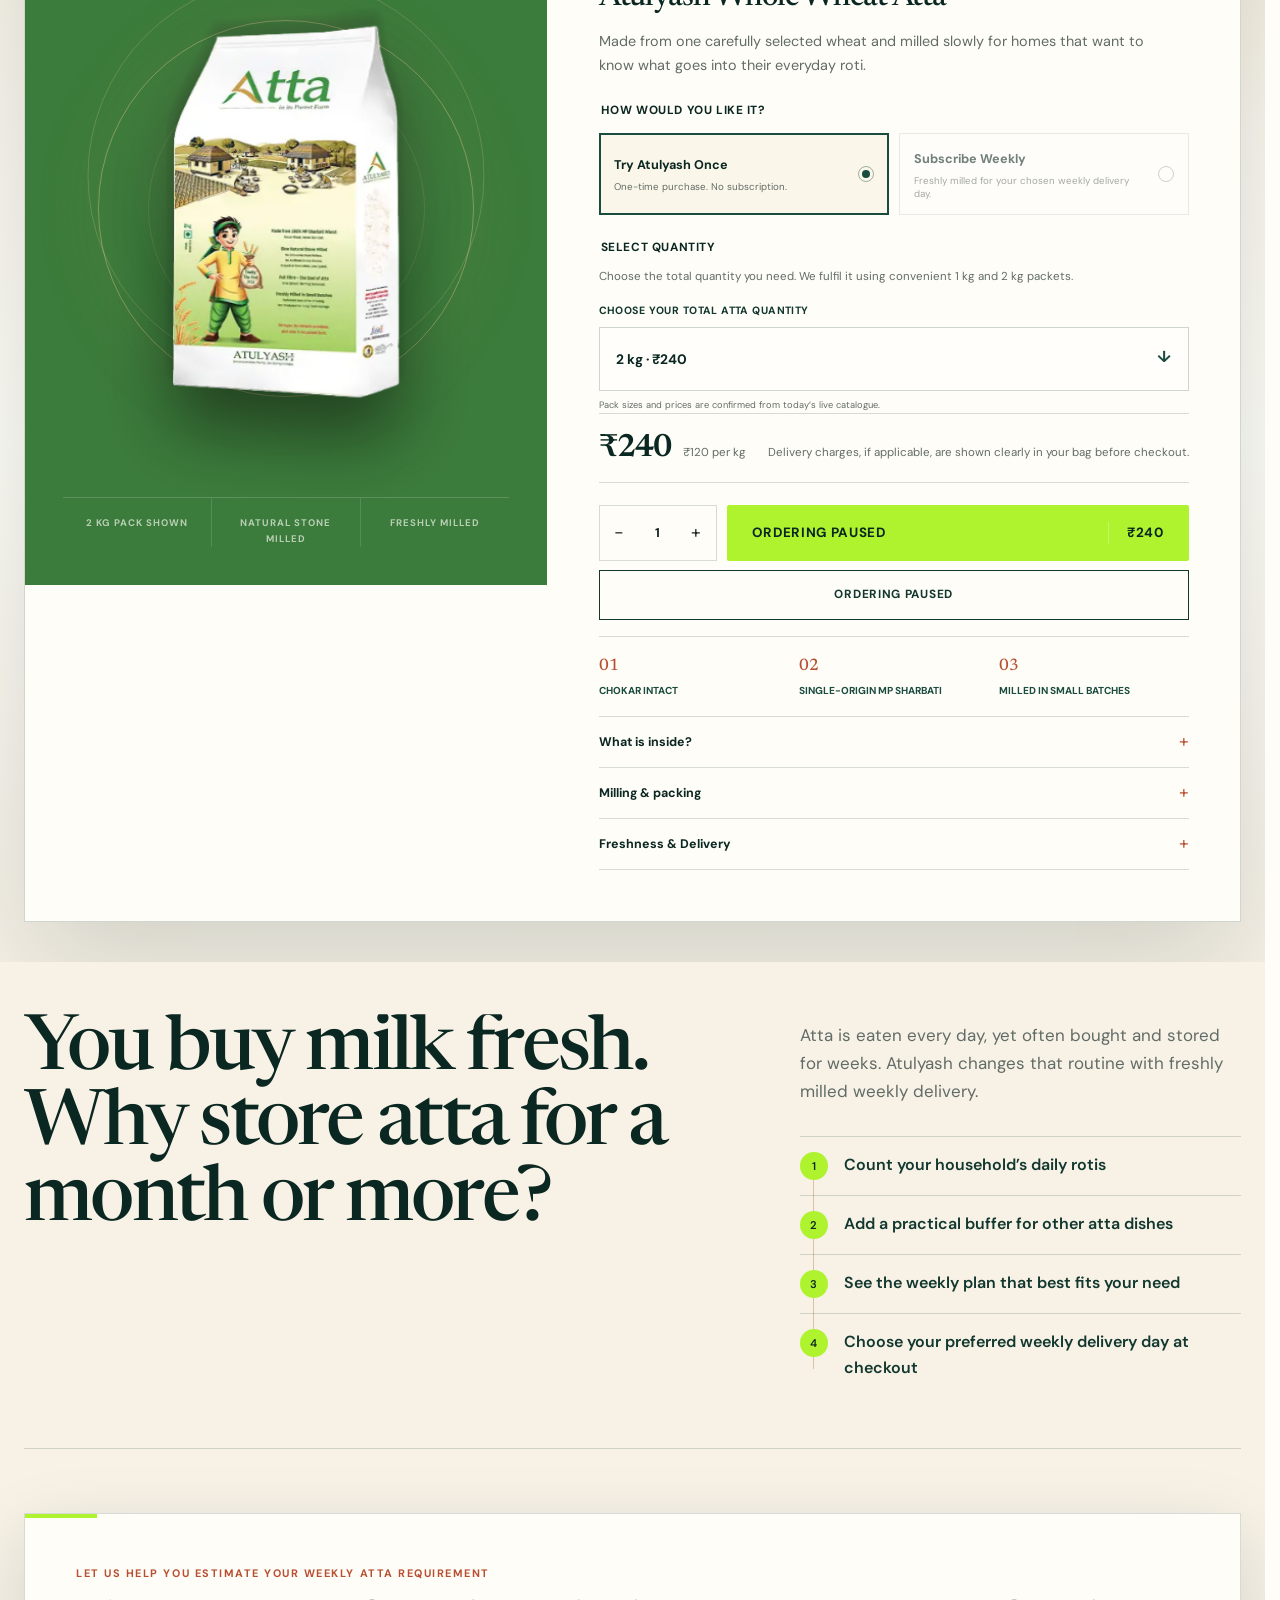
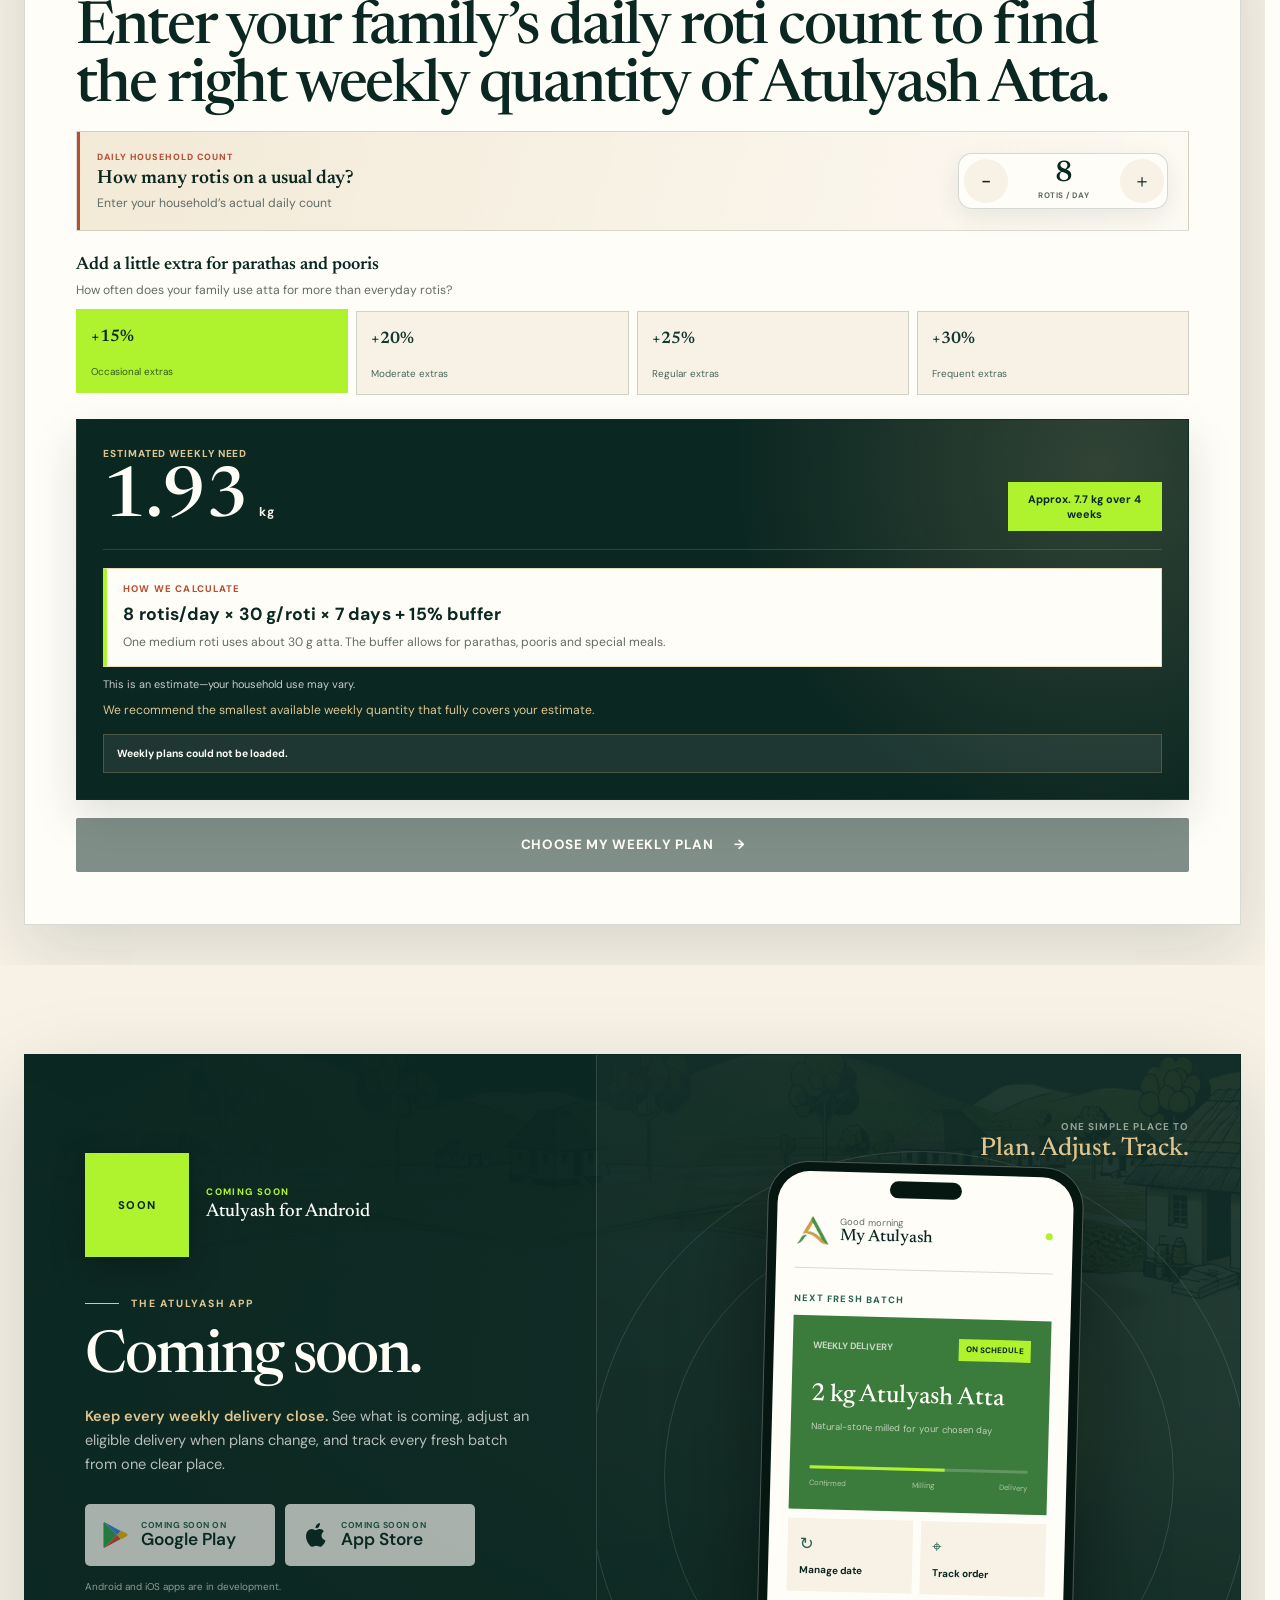
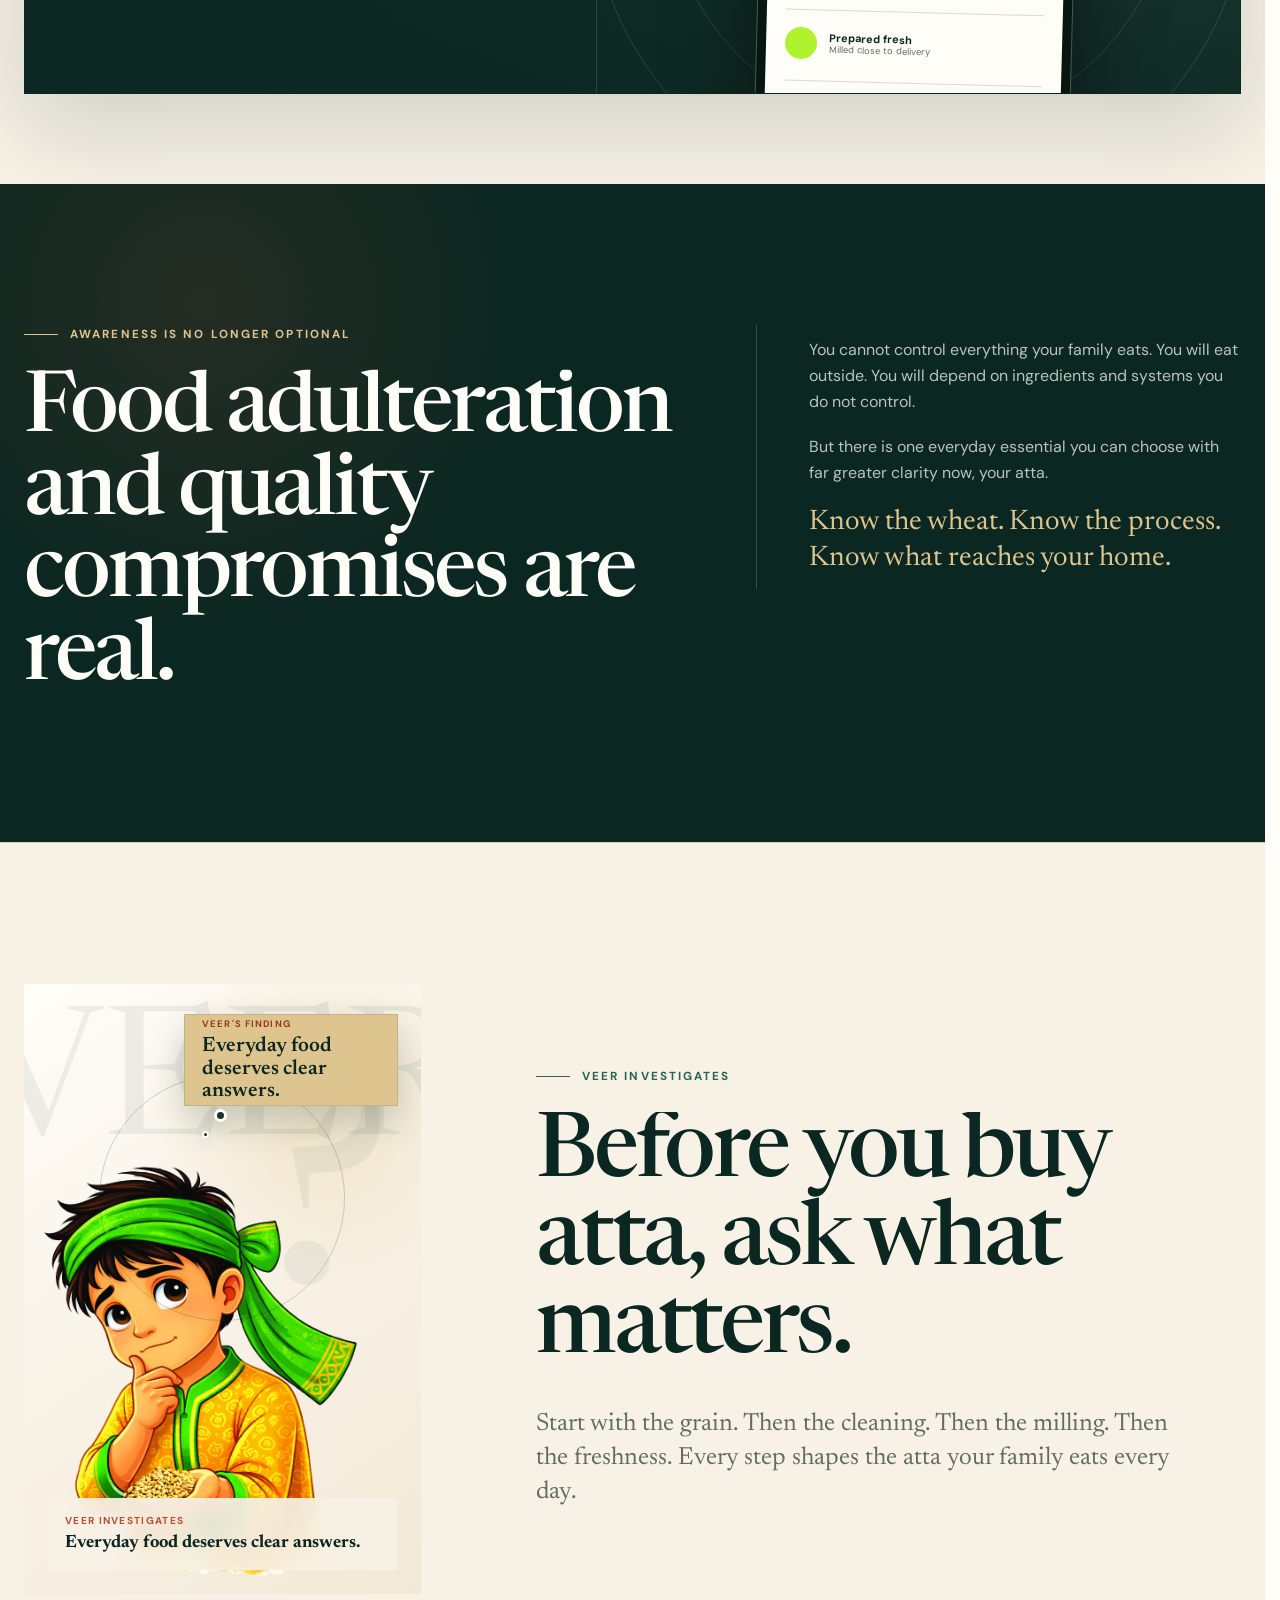
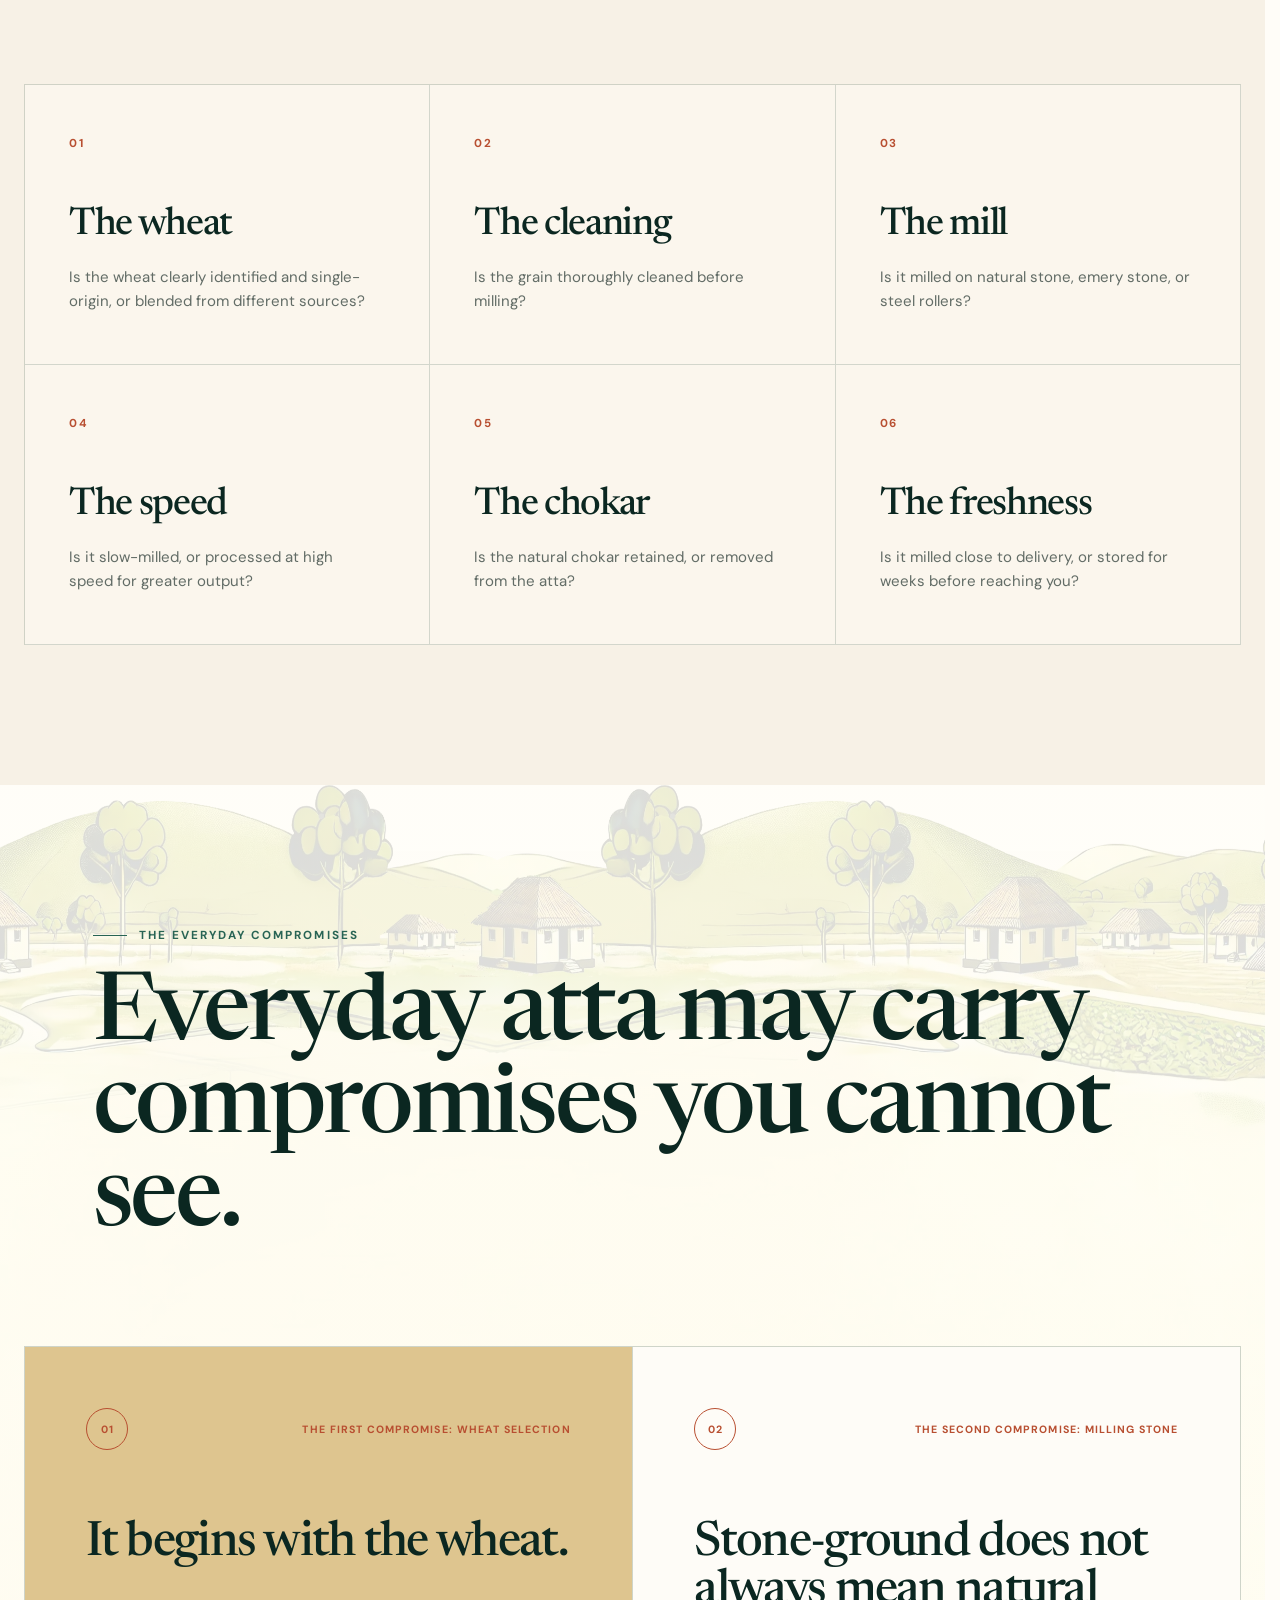
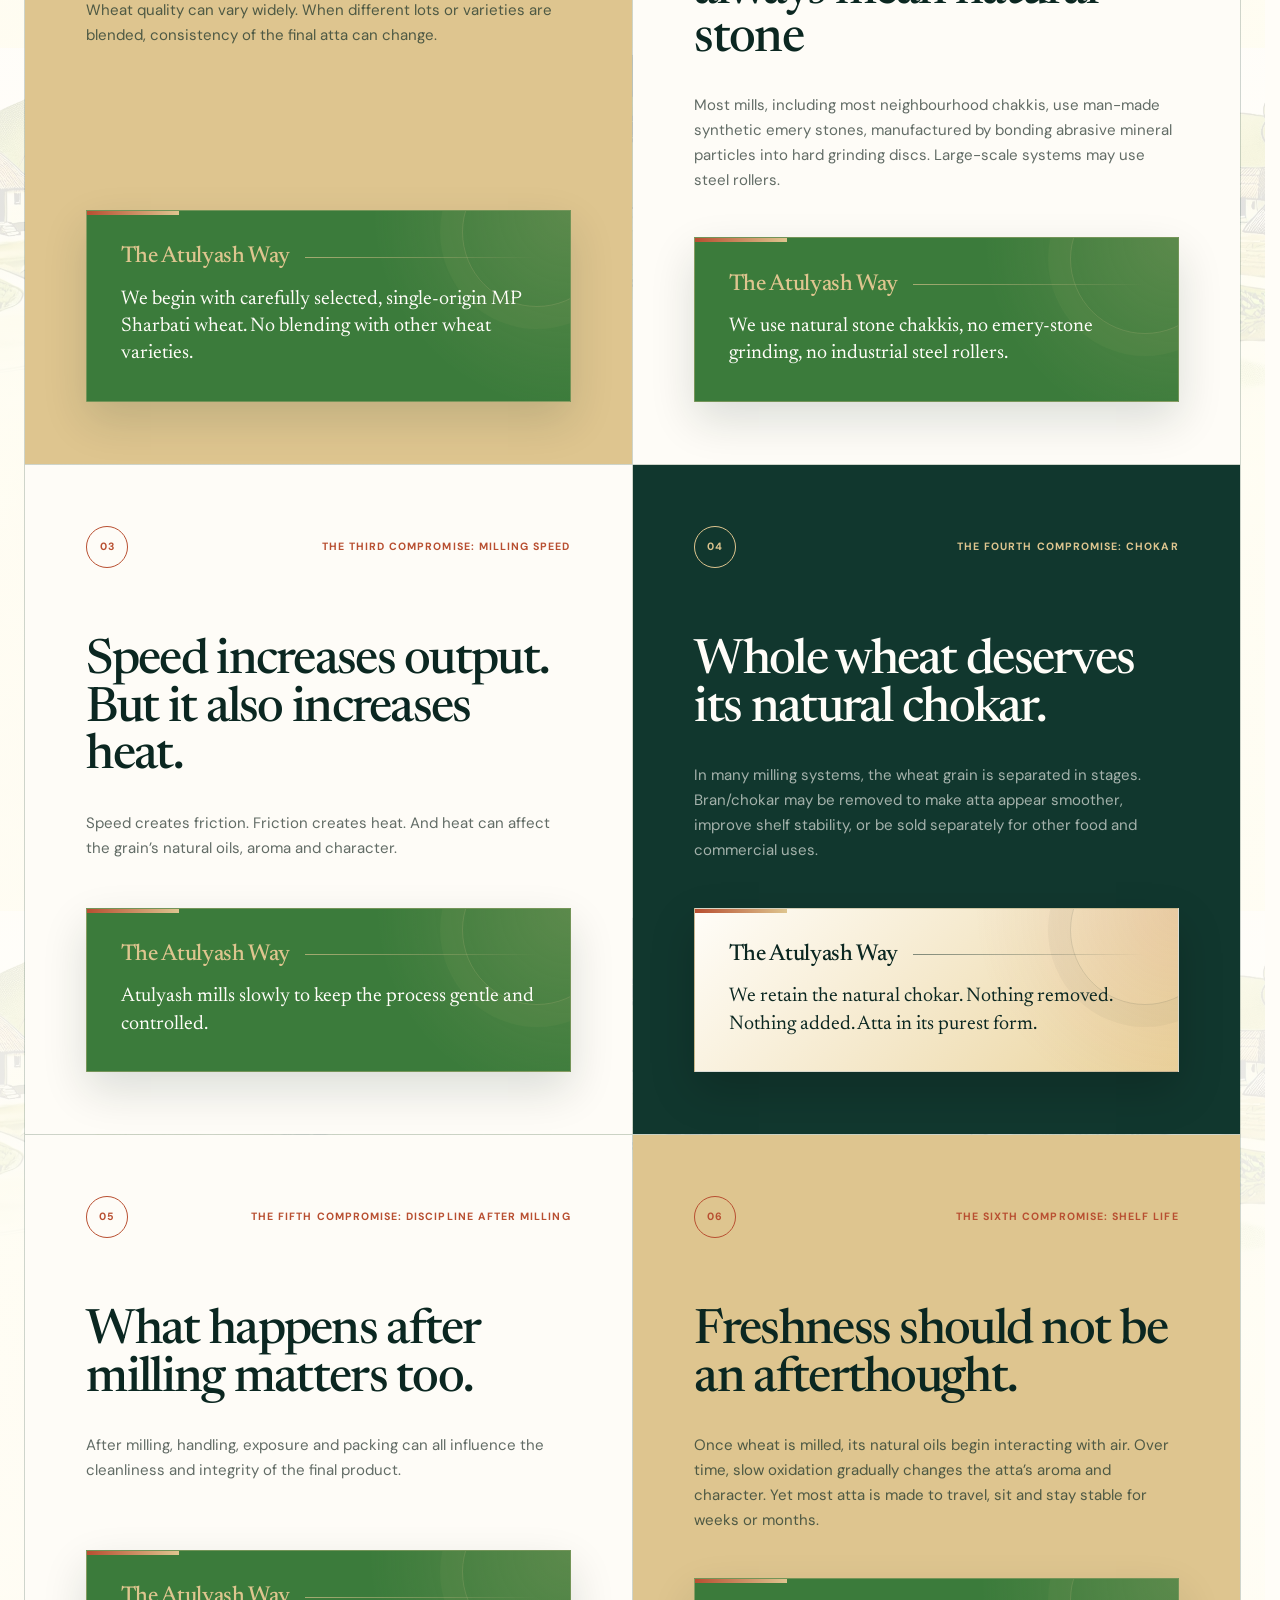
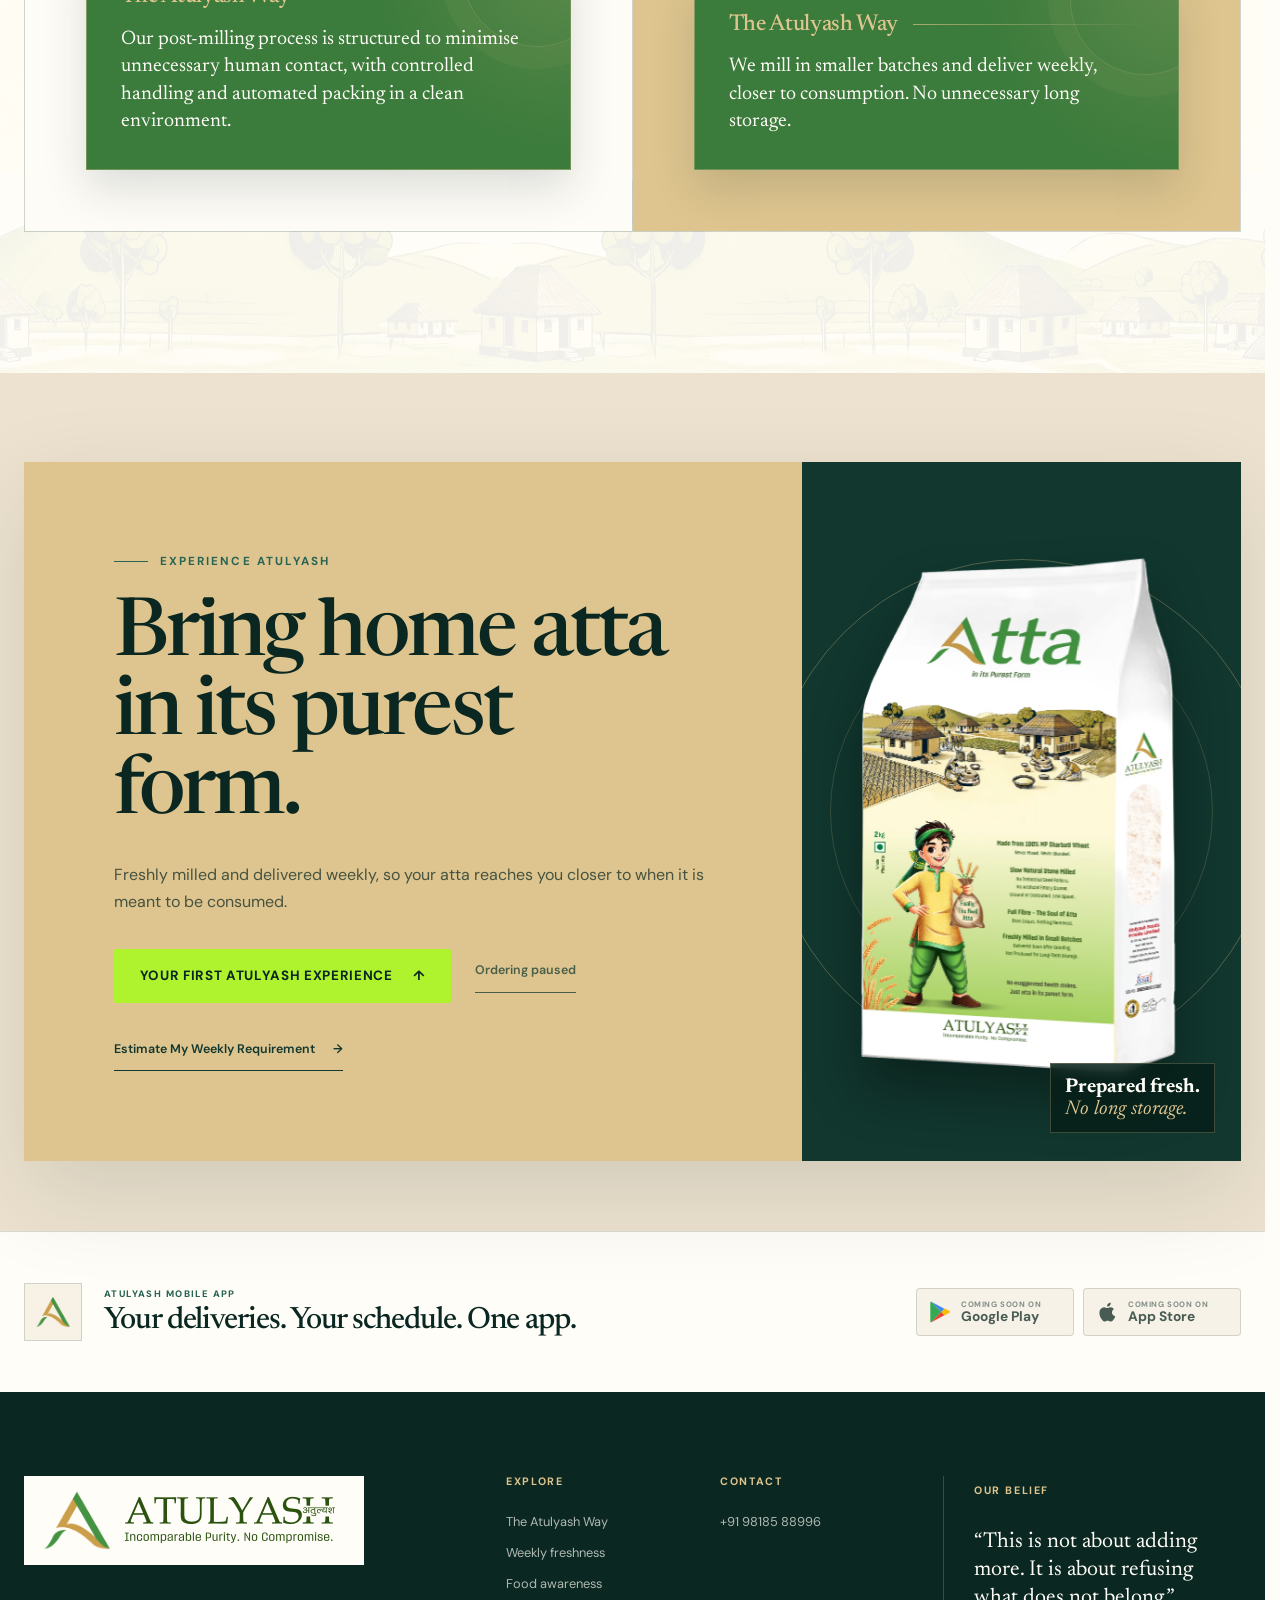
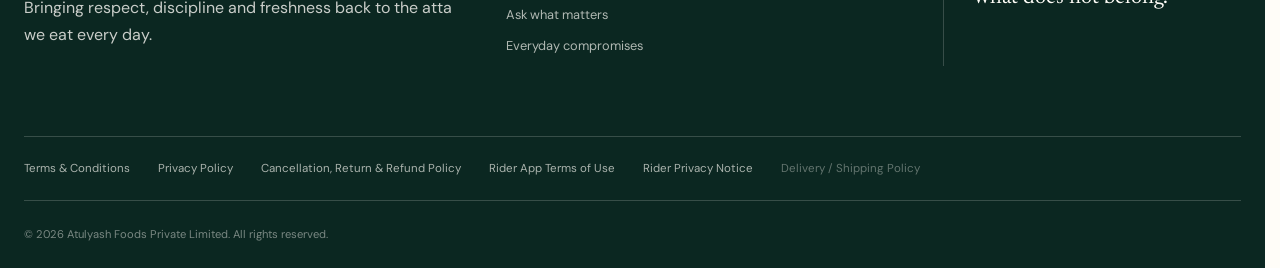
==== commit beab6944: "Refine Atulyash film section presentation" ====
--- a/index.html
+++ b/index.html
@@ -23,9 +23,9 @@
   <link href="https://fonts.googleapis.com/css2?family=DM+Sans:wght@400;500;600;700&amp;family=Newsreader:opsz,wght@6..72,400;6..72,500;6..72,600&amp;display=swap" rel="stylesheet">
   <link rel="preload" as="image" href="images/atta-packet-2026.webp" fetchpriority="high">
   <link rel="preload" as="image" href="images/natural-stone-hero.webp" fetchpriority="high">
-  <link rel="stylesheet" href="styles.css?v=20260907-5">
+  <link rel="stylesheet" href="styles.css?v=20260925-2">
   <link rel="stylesheet" href="ecommerce.css?v=20260919-1">
-  <link rel="stylesheet" href="commerce-shared.css?v=20260902-5">
+  <link rel="stylesheet" href="commerce-shared.css?v=20260924-1">
   <link rel="stylesheet" href="client-design.css?v=20260926-1">
 </head>
 <body data-commerce-page="storefront">
@@ -198,7 +198,6 @@
               <span>Reserve now</span>
               <span class="launch-banner-arrow" aria-hidden="true">→</span>
             </a>
-            <small>Web &amp; App booking only</small>
           </div>
 
           <section class="launch-banner-panel launch-banner-service" aria-label="Serviceable area">
@@ -234,9 +233,10 @@
         </div>
         <div class="hero-actions hero-actions-client">
           <a class="button button-primary" href="#packSelector" data-serviceability-intent="first-experience">Your First Atulyash Experience <span aria-hidden="true">↓</span></a>
-          <a class="text-action hero-subscribe" id="heroWeeklyButton" href="#shop">Subscribe Weekly <span aria-hidden="true">→</span></a>
+          <a class="text-action hero-subscribe" id="heroWeeklyButton" href="#shop"><span data-weekly-label>Subscribe Weekly</span> <span aria-hidden="true">→</span></a>
           <a class="text-action" href="#weekly">Estimate Your Weekly Requirement <span aria-hidden="true">→</span></a>
         </div>
+        <p class="hero-weekly-note" id="heroWeeklyNote" role="status" hidden>Weekly Subscriptions Begin 11 October 2026 : First Navratra</p>
         <div class="hero-service-facts" aria-label="Price and customer care">
           <span>Atta price <strong id="heroUnitPrice">₹120 per kg</strong></span>
           <a href="tel:+919818588996">Customer care <strong>98185 88996</strong></a>
@@ -295,8 +295,6 @@
               <img src="images/veer-mascot-2026.webp" width="2130" height="2740" alt="">
             </div>
 
-            <p class="orbit-veer-caption">Meet Veer — Your Guide to Better Atta</p>
-
             <ul class="orbit-mobile-list" aria-hidden="true">
               <li>Single-Origin MP Sharbati</li>
               <li>Multi-Stage Cleaning</li>
@@ -306,6 +304,8 @@
               <li>Freshly Milled, Weekly Delivered</li>
             </ul>
           </div>
+
+          <p class="orbit-veer-caption">Meet Veer — Your Guide to Better Atta</p>
         </div>
       </div>
     </section>
@@ -576,6 +576,11 @@
             </button>
           </div>
 
+          <aside class="commerce-paused-notice" id="storefrontCommercePaused" role="status">
+            <strong>Weekly Subscriptions Begin 11 October 2026 : First Navratra</strong>
+            <span>Ordering is paused during Shraddh for now. You can continue browsing the catalogue.</span>
+          </aside>
+
           <button class="buy-now-button" id="buyNowButton" type="button">Buy it now <span aria-hidden="true">→</span></button>
 
           <div class="product-reassurance" aria-label="Product reassurance">
@@ -617,7 +622,7 @@
 
         <div class="calculator reveal" aria-labelledby="calculator-title">
           <p class="calculator-tag">Let us help you estimate your weekly atta requirement</p>
-          <h3 id="calculator-title">Enter the total number of rotis your family usually consumes each day, and we’ll recommend the right weekly quantity of Atulyash Atta.</h3>
+          <h3 id="calculator-title">Enter your family’s daily roti count to find the right weekly quantity of Atulyash Atta.</h3>
 
           <div class="calculator-roti-control">
             <div class="calculator-roti-copy">
@@ -847,10 +852,9 @@
           <p>Freshly milled and delivered weekly, so your atta reaches you closer to when it is meant to be consumed.</p>
           <div class="start-actions">
             <a class="button button-primary" href="#packSelector" data-serviceability-intent="first-experience">Your First Atulyash Experience <span aria-hidden="true">↑</span></a>
-            <button class="text-action text-action-dark start-cart-action" id="startWeeklyButton" type="button">Subscribe Weekly <span aria-hidden="true">→</span></button>
+            <button class="text-action text-action-dark start-cart-action" id="startWeeklyButton" type="button"><span data-weekly-label>Subscribe Weekly</span> <span aria-hidden="true">→</span></button>
             <a class="text-action text-action-dark" href="#weekly">Estimate My Weekly Requirement <span aria-hidden="true">→</span></a>
           </div>
-          <small>₹100 welcome benefit on your first eligible Atulyash order. Applied at checkout as shown in your bag.</small>
         </div>
         <div class="start-visual" aria-hidden="true" data-cursor-label="Fresh weekly">
           <div class="start-ring"></div>
@@ -1055,7 +1059,8 @@
   <script src="script.js?v=20260926-1"></script>
   <script src="api-client.js?v=20260906-3"></script>
   <script src="google-area-lookup.js?v=20260823-1"></script>
-  <script src="ecommerce.js?v=20260924-1"></script>
+  <script src="commerce-paused.js?v=20260925-2"></script>
+  <script src="ecommerce.js?v=20260925-3"></script>
   <script>
     (function () {
       var banner = document.getElementById('launchBanner');
@@ -1076,7 +1081,7 @@
         var quota = document.getElementById('launchBannerQuota');
 
         if (availability && Number.isFinite(Number(campaign.remaining_count))) {
-          availability.textContent = Number(campaign.remaining_count).toLocaleString('en-IN');
+          availability.textContent = String(Number(campaign.remaining_count));
         }
         if (quota && Number.isFinite(Number(campaign.quota))) quota.textContent = Number(campaign.quota).toLocaleString('en-IN');
         if (status && campaign.status_message) status.textContent = campaign.status_message;
--- a/client-design.css
+++ b/client-design.css
@@ -0,0 +1,2633 @@
+:root {
+  --accent-lime: #aef32e;
+}
+
+::selection {
+  color: var(--forest-950);
+  background: var(--accent-lime);
+}
+
+:focus-visible {
+  outline-color: var(--accent-lime);
+}
+
+.announcement-mark,
+.primary-nav a::after,
+.calculator::before,
+.weekly-steps span {
+  background: var(--accent-lime);
+}
+
+.announcement-mark {
+  box-shadow: 0 0 0 4px rgba(174, 243, 46, 0.12);
+}
+
+.announcement a {
+  color: var(--accent-lime);
+  font-weight: 700;
+}
+
+.button-primary,
+.hero-journey .button-primary {
+  color: var(--forest-950);
+  background: var(--accent-lime);
+  border-color: var(--accent-lime);
+}
+
+.button-primary:hover,
+.hero-journey .button-primary:hover {
+  color: var(--forest-950);
+  background: #c3ff55;
+  border-color: #c3ff55;
+}
+
+.header-inner {
+  grid-template-columns: 220px minmax(0, 1fr) auto auto;
+  gap: 20px;
+}
+
+.brand {
+  width: 220px;
+}
+
+.primary-nav {
+  gap: clamp(15px, 1.7vw, 28px);
+}
+
+.primary-nav a {
+  font-size: 0.73rem;
+  white-space: nowrap;
+}
+
+.primary-nav .nav-care-link {
+  display: none;
+}
+
+.hero-price-story {
+  position: absolute;
+  z-index: 5;
+  right: 0;
+  bottom: 42px;
+  width: min(220px, 40%);
+  padding: 23px 24px 24px;
+  overflow: hidden;
+  color: var(--forest-950);
+  background: rgba(255, 253, 248, 0.97);
+  border: 1px solid rgba(255, 253, 248, 0.82);
+  border-top: 3px solid var(--accent-lime);
+  box-shadow: 0 22px 52px rgba(7, 31, 25, 0.24);
+  backdrop-filter: blur(12px);
+}
+
+.hero-price-story::after {
+  position: absolute;
+  right: -36px;
+  bottom: -52px;
+  width: 108px;
+  height: 108px;
+  background: rgba(165, 242, 35, 0.08);
+  border: 1px solid rgba(52, 116, 58, 0.1);
+  border-radius: 50%;
+  content: "";
+}
+
+.hero-price-kicker {
+  display: block;
+  margin-bottom: 9px;
+  color: var(--forest-700);
+  font-size: 0.58rem;
+  font-weight: 800;
+  letter-spacing: 0.18em;
+  text-transform: uppercase;
+}
+
+.hero-price-value {
+  position: relative;
+  z-index: 1;
+  display: flex;
+  align-items: baseline;
+  gap: 9px;
+  margin: 0;
+  color: var(--forest-950);
+  line-height: 1;
+}
+
+.hero-price-value strong {
+  font-family: var(--serif);
+  font-size: clamp(2.7rem, 3.5vw, 3.65rem);
+  font-weight: 500;
+  letter-spacing: -0.05em;
+}
+
+.hero-price-value span {
+  color: var(--forest-700);
+  font-size: 0.64rem;
+  font-weight: 700;
+  letter-spacing: 0.06em;
+}
+
+@media (min-width: 781px) {
+  .hero-product {
+    left: -10%;
+    bottom: clamp(18px, 3vh, 32px);
+  }
+}
+
+.hero-journey {
+  color: var(--cream-50);
+  background: #3b7b3b;
+  border-bottom-color: rgba(255, 253, 248, 0.15);
+}
+
+.hero-journey-inner {
+  width: min(calc(100% - 48px), 920px);
+  display: grid;
+  grid-template-columns: minmax(0, 1fr);
+  align-items: start;
+  justify-items: center;
+  gap: 22px;
+  text-align: center;
+}
+
+.hero-journey-copy {
+  max-width: 720px;
+}
+
+.hero-journey p,
+.hero-journey small,
+.hero-journey .text-action {
+  color: var(--cream-50);
+}
+
+.hero-journey small {
+  display: block;
+  max-width: 640px;
+  font-size: 0.83rem;
+}
+
+.hero-service-facts {
+  width: 100%;
+  display: flex;
+  flex-wrap: wrap;
+  justify-content: center;
+  gap: 12px 28px;
+  margin-top: 0;
+  padding-top: 18px;
+  border-top: 1px solid rgba(255, 253, 248, 0.18);
+}
+
+.hero-service-facts span,
+.hero-service-facts a {
+  color: rgba(255, 253, 248, 0.78);
+  font-size: 0.72rem;
+  text-decoration: none;
+}
+
+.hero-service-facts strong {
+  color: var(--accent-lime);
+  font-weight: 700;
+}
+
+.hero-journey .text-action {
+  border-bottom-color: rgba(255, 253, 248, 0.5);
+}
+
+.hero-journey .hero-actions-client {
+  width: 100%;
+  max-width: none;
+  justify-content: center;
+  gap: 12px 26px;
+}
+
+.hero-journey .hero-subscribe.is-paused {
+  min-height: 42px;
+  padding: 0 18px;
+  color: var(--forest-800);
+  background: rgba(255, 253, 248, 0.42);
+  border: 1px solid rgba(11, 39, 33, 0.32);
+  border-radius: 999px;
+  gap: 0;
+  opacity: 1;
+}
+
+.hero-journey .hero-subscribe.is-paused:hover,
+.hero-journey .hero-subscribe.is-paused:focus-visible {
+  color: var(--forest-900);
+  background: rgba(255, 253, 248, 0.62);
+  border-color: rgba(11, 39, 33, 0.48);
+  gap: 0;
+}
+
+.hero-weekly-note {
+  margin: -8px 0 0;
+  color: var(--wheat-300);
+  font-size: 0.72rem;
+  font-weight: 700;
+  letter-spacing: 0.06em;
+  text-align: center;
+}
+
+.app-brief {
+  position: relative;
+  z-index: 2;
+  background: var(--cream-50);
+  border-bottom: 1px solid var(--line);
+}
+
+.app-brief-inner {
+  min-height: 82px;
+  display: flex;
+  align-items: center;
+  justify-content: space-between;
+  gap: 32px;
+  padding-block: 16px;
+}
+
+.app-brief-copy {
+  display: flex;
+  align-items: center;
+  gap: clamp(18px, 3vw, 44px);
+}
+
+.app-brief-status {
+  display: inline-flex;
+  align-items: center;
+  gap: 9px;
+  color: var(--forest-700);
+  font-size: 0.62rem;
+  font-weight: 800;
+  letter-spacing: 0.15em;
+  text-transform: uppercase;
+  white-space: nowrap;
+}
+
+.app-brief-status i {
+  width: 7px;
+  height: 7px;
+  background: var(--accent-lime);
+  border: 1px solid rgba(11, 39, 33, 0.16);
+  border-radius: 50%;
+  box-shadow: 0 0 0 5px rgba(174, 243, 46, 0.14);
+}
+
+.app-brief-copy p {
+  display: flex;
+  align-items: baseline;
+  gap: 13px;
+  margin: 0;
+  line-height: 1.25;
+}
+
+.app-brief-copy strong {
+  color: var(--forest-950);
+  font-family: var(--serif);
+  font-size: clamp(1.12rem, 1.7vw, 1.42rem);
+  font-weight: 500;
+}
+
+.app-brief-copy p > span {
+  color: var(--muted);
+  font-size: 0.72rem;
+}
+
+.section-index {
+  display: none;
+}
+
+.signature-orbit-section,
+.film-section-client,
+.shop-section,
+.weekly-section {
+  padding-top: clamp(52px, 3.5vw, 64px);
+  padding-bottom: clamp(40px, 2.7vw, 48px);
+}
+
+.signature-orbit-section {
+  min-height: 0;
+}
+
+.signature-orbit-heading h2.motion-heading,
+.signature-orbit-heading h2.motion-heading.is-heading-visible {
+  clip-path: none;
+}
+
+.film-section-client {
+  background: var(--forest-950);
+}
+
+.film-layout-client {
+  display: grid;
+  grid-template-columns: 1fr;
+  gap: clamp(30px, 4vw, 52px);
+}
+
+.film-copy-client {
+  max-width: 1040px;
+}
+
+.film-copy-client h2 {
+  max-width: 1000px;
+  margin: 0 0 18px;
+  color: var(--cream-50);
+  font-size: clamp(2.8rem, 5.7vw, 5.8rem);
+}
+
+.film-copy-client p {
+  max-width: 820px;
+  margin: 0;
+  color: rgba(255, 253, 248, 0.72);
+  font-size: clamp(1rem, 1.6vw, 1.25rem);
+}
+
+.film-frame-client {
+  width: 100%;
+  min-height: 0;
+  padding: 0;
+  background: #071b17;
+  box-shadow: 0 32px 80px rgba(0, 0, 0, 0.28);
+}
+
+.film-frame-client::before,
+.film-frame-client::after {
+  display: none;
+}
+
+.film-frame-client video {
+  width: 100%;
+  aspect-ratio: 16 / 8.5;
+  object-fit: cover;
+}
+
+.film-youtube-trigger {
+  position: relative;
+  width: 100%;
+  display: block;
+  padding: 0;
+  overflow: hidden;
+  aspect-ratio: 16 / 8.5;
+  color: inherit;
+  background: #071b17;
+  border: 0;
+  cursor: pointer;
+}
+
+.film-youtube-trigger img {
+  width: 100%;
+  height: 100%;
+  display: block;
+  object-fit: cover;
+}
+
+.film-youtube-embed {
+  width: 100%;
+  display: block;
+  aspect-ratio: 16 / 8.5;
+  border: 0;
+}
+
+.film-youtube-trigger::after {
+  position: absolute;
+  inset: 0;
+  background: linear-gradient(90deg, rgba(7, 28, 23, 0.05), rgba(7, 28, 23, 0.16));
+  content: "";
+}
+
+.film-youtube-play {
+  position: absolute;
+  z-index: 2;
+  top: 50%;
+  left: 50%;
+  width: 76px;
+  height: 76px;
+  display: grid;
+  place-items: center;
+  color: var(--forest-950);
+  background: var(--accent-lime);
+  border: 3px solid rgba(255, 253, 248, 0.9);
+  border-radius: 50%;
+  box-shadow: 0 12px 30px rgba(7, 28, 23, 0.3);
+  transform: translate(-50%, -50%);
+  transition: transform 220ms ease, background 220ms ease;
+}
+
+.film-youtube-play span {
+  width: 0;
+  height: 0;
+  margin-left: 5px;
+  border-top: 13px solid transparent;
+  border-bottom: 13px solid transparent;
+  border-left: 19px solid var(--forest-950);
+}
+
+.film-youtube-trigger:hover .film-youtube-play,
+.film-youtube-trigger:focus-visible .film-youtube-play {
+  background: var(--cream-50);
+  transform: translate(-50%, -50%) scale(1.08);
+}
+
+.film-youtube-trigger:focus-visible {
+  outline: 3px solid var(--accent-lime);
+  outline-offset: 5px;
+}
+
+.quantity-architecture-note {
+  max-width: 680px;
+  margin: -3px 0 16px;
+  color: var(--muted);
+  font-size: 0.72rem;
+  line-height: 1.55;
+}
+
+.weekly-layout {
+  width: min(calc(100% - 48px), 1440px);
+  grid-template-columns: minmax(0, 1fr);
+  gap: clamp(48px, 5vw, 72px);
+}
+
+.weekly-copy {
+  display: grid;
+  grid-template-columns: minmax(0, 1.12fr) minmax(360px, 0.72fr);
+  grid-template-areas:
+    "heading intro"
+    "heading steps";
+  align-items: start;
+  column-gap: clamp(48px, 7vw, 112px);
+  padding-bottom: clamp(40px, 4vw, 56px);
+  border-bottom: 1px solid var(--line);
+}
+
+.weekly-copy h2 {
+  grid-area: heading;
+  max-width: 820px;
+  margin: 0;
+  font-size: clamp(4rem, 6vw, 6rem);
+}
+
+.weekly-copy > p:not(.eyebrow) {
+  grid-area: intro;
+  max-width: 580px;
+  margin: 8px 0 0;
+  font-size: 1.06rem;
+}
+
+.weekly-steps {
+  grid-area: steps;
+  max-width: 580px;
+  margin-top: 30px;
+}
+
+.weekly-steps span {
+  color: var(--forest-950);
+}
+
+.calculator {
+  width: 100%;
+  max-width: none;
+  padding: clamp(34px, 4vw, 58px);
+}
+
+.calculator h3 {
+  max-width: 1080px;
+  font-size: clamp(3rem, 4.6vw, 5rem);
+}
+
+.calculator-intro {
+  max-width: 820px;
+}
+
+.calculator-intro,
+.calculator-buffer > p,
+.calculator-roti-copy small,
+.calculator-formula-card .calculator-formula-note,
+.calculator-result-method small,
+.weekly-pack-match {
+  font-size: 0.76rem;
+}
+
+.calculator-buffer-options {
+  grid-template-columns: repeat(4, minmax(0, 1fr));
+}
+
+.calculator-buffer-options label > span {
+  min-height: 84px;
+}
+
+.calculator-buffer-options input:checked + span {
+  color: var(--forest-950);
+  background: var(--accent-lime);
+  border-color: var(--accent-lime);
+}
+
+.calculator-formula-card {
+  border-left-color: var(--accent-lime);
+}
+
+.calculator-wallet-output {
+  color: var(--forest-950);
+  background: var(--accent-lime);
+}
+
+.awareness-layout {
+  grid-template-columns: minmax(0, 1.15fr) minmax(330px, 0.85fr);
+}
+
+.awareness-body {
+  display: grid;
+  gap: 18px;
+}
+
+.awareness-body > p {
+  margin: 0;
+}
+
+.app-phone {
+  position: relative;
+  z-index: 2;
+  width: min(72%, 330px);
+  padding: 10px;
+  background: #061611;
+  border: 1px solid rgba(255, 253, 248, 0.28);
+  border-radius: 42px;
+  box-shadow: 0 42px 90px rgba(0, 0, 0, 0.42);
+  transform: rotate(2deg);
+}
+
+.app-phone-speaker {
+  position: absolute;
+  z-index: 3;
+  top: 17px;
+  left: 50%;
+  width: 72px;
+  height: 17px;
+  background: #061611;
+  border-radius: 999px;
+  transform: translateX(-50%);
+}
+
+.app-phone-screen {
+  min-height: 600px;
+  padding: 42px 20px 22px;
+  overflow: hidden;
+  background: var(--cream-50);
+  border-radius: 33px;
+}
+
+.app-phone-header {
+  display: grid;
+  grid-template-columns: 34px 1fr 8px;
+  align-items: center;
+  gap: 10px;
+  padding-bottom: 20px;
+  border-bottom: 1px solid var(--line);
+}
+
+.app-phone-header img {
+  width: 34px;
+  height: 34px;
+  object-fit: contain;
+}
+
+.app-phone-header > span {
+  display: grid;
+  line-height: 1.1;
+}
+
+.app-phone-header small,
+.app-phone-card small,
+.app-phone-note small {
+  color: var(--muted);
+  font-size: 0.58rem;
+}
+
+.app-phone-header strong {
+  color: var(--forest-950);
+  font-family: var(--serif);
+  font-size: 1.05rem;
+  font-weight: 500;
+}
+
+.app-phone-header i {
+  width: 7px;
+  height: 7px;
+  background: var(--accent-lime);
+  border-radius: 50%;
+}
+
+.app-phone-label {
+  margin: 23px 0 9px;
+  color: var(--forest-700);
+  font-size: 0.58rem;
+  font-weight: 800;
+  letter-spacing: 0.13em;
+  text-transform: uppercase;
+}
+
+.app-phone-card {
+  padding: 20px;
+  color: var(--cream-50);
+  background: #3b7b3b;
+}
+
+.app-phone-card header {
+  display: flex;
+  align-items: center;
+  justify-content: space-between;
+  gap: 10px;
+  margin-bottom: 25px;
+}
+
+.app-phone-card header span {
+  color: rgba(255, 253, 248, 0.72);
+  font-size: 0.58rem;
+  font-weight: 700;
+  text-transform: uppercase;
+}
+
+.app-phone-card header em {
+  padding: 4px 7px;
+  color: var(--forest-950);
+  background: var(--accent-lime);
+  font-size: 0.5rem;
+  font-style: normal;
+  font-weight: 800;
+  text-transform: uppercase;
+}
+
+.app-phone-card > strong {
+  display: block;
+  margin-bottom: 3px;
+  color: var(--cream-50);
+  font-family: var(--serif);
+  font-size: 1.55rem;
+  font-weight: 500;
+  line-height: 1.05;
+}
+
+.app-phone-card > small {
+  color: rgba(255, 253, 248, 0.68);
+}
+
+.app-phone-progress {
+  height: 3px;
+  margin: 28px 0 8px;
+  background: rgba(255, 253, 248, 0.2);
+}
+
+.app-phone-progress i {
+  width: 62%;
+  height: 100%;
+  display: block;
+  background: var(--accent-lime);
+}
+
+.app-phone-steps {
+  display: flex;
+  justify-content: space-between;
+  gap: 8px;
+  color: rgba(255, 253, 248, 0.58);
+  font-size: 0.48rem;
+}
+
+.app-phone-actions {
+  display: grid;
+  grid-template-columns: repeat(2, minmax(0, 1fr));
+  gap: 8px;
+  margin-top: 9px;
+}
+
+.app-phone-actions > span {
+  min-height: 72px;
+  display: grid;
+  align-content: center;
+  justify-items: start;
+  gap: 5px;
+  padding: 12px;
+  color: var(--forest-950);
+  background: var(--cream-100);
+  font-size: 0.62rem;
+  font-weight: 700;
+}
+
+.app-phone-actions b {
+  color: var(--forest-700);
+  font-size: 1.05rem;
+  font-weight: 500;
+}
+
+.app-phone-note {
+  display: grid;
+  grid-template-columns: 34px 1fr;
+  align-items: center;
+  gap: 10px;
+  margin-top: 18px;
+  padding-top: 17px;
+  border-top: 1px solid var(--line);
+}
+
+.app-phone-note > i {
+  width: 32px;
+  height: 32px;
+  background: var(--accent-lime);
+  border-radius: 50%;
+}
+
+.app-phone-note > span {
+  display: grid;
+  line-height: 1.2;
+}
+
+.app-phone-note strong {
+  color: var(--forest-950);
+  font-size: 0.68rem;
+}
+
+.footer-top-client {
+  grid-template-columns: minmax(300px, 1.45fr) minmax(160px, 0.55fr) minmax(170px, 0.58fr) minmax(260px, 1fr);
+}
+
+.footer-logo-lockup {
+  width: min(100%, 340px);
+  padding: 14px 18px;
+}
+
+.footer-brand p {
+  max-width: 440px;
+  color: rgba(255, 253, 248, 0.78);
+  font-size: 1rem;
+}
+
+.footer-policies {
+  display: flex;
+  flex-wrap: wrap;
+  gap: 12px 28px;
+  padding-block: 22px;
+  border-top: 1px solid var(--white-line);
+}
+
+.footer-policies a,
+.footer-policies span {
+  color: rgba(255, 253, 248, 0.65);
+  font-size: 0.72rem;
+  text-decoration: none;
+}
+
+.footer-policies a:hover {
+  color: var(--accent-lime);
+}
+
+.footer-policies span {
+  opacity: 0.55;
+}
+
+.footer-bottom {
+  justify-content: flex-start;
+}
+
+@media (max-width: 1180px) {
+  .header-inner {
+    grid-template-columns: 150px minmax(0, 1fr) auto auto auto;
+  }
+
+  .brand {
+    width: 150px;
+  }
+
+  .primary-nav .nav-care-link {
+    display: flex;
+  }
+
+  .weekly-layout,
+  .awareness-layout {
+    width: min(calc(100% - 36px), var(--container));
+    grid-template-columns: 1fr;
+  }
+
+  .calculator {
+    max-width: none;
+  }
+
+  .footer-top-client {
+    grid-template-columns: repeat(2, minmax(0, 1fr));
+  }
+}
+
+@media (max-width: 900px) {
+  .weekly-copy {
+    grid-template-columns: minmax(0, 1fr);
+    grid-template-areas:
+      "heading"
+      "intro"
+      "steps";
+    row-gap: 0;
+  }
+
+  .weekly-copy h2 {
+    max-width: 760px;
+  }
+
+  .weekly-copy > p:not(.eyebrow),
+  .weekly-steps {
+    max-width: 700px;
+  }
+
+  .weekly-copy > p:not(.eyebrow) {
+    margin-top: 24px;
+  }
+}
+
+@media (max-width: 780px) {
+  .hero-price-story {
+    right: 18px;
+    bottom: 34px;
+    width: 220px;
+  }
+
+  .film-frame-client video,
+  .film-youtube-trigger,
+  .film-youtube-embed {
+    aspect-ratio: 16 / 10;
+  }
+
+  .calculator-buffer-options {
+    grid-template-columns: repeat(2, minmax(0, 1fr));
+  }
+
+}
+
+@media (max-width: 680px) {
+  .announcement-inner {
+    justify-content: flex-start;
+    flex-wrap: wrap;
+    gap: 2px 8px;
+    overflow: visible;
+    white-space: normal;
+  }
+
+  .announcement-inner p,
+  .announcement-inner a {
+    font-size: 0.66rem;
+  }
+
+  .announcement-inner a {
+    display: inline;
+    margin-left: 14px;
+  }
+
+  .hero-service-facts {
+    display: grid;
+    gap: 8px;
+  }
+
+  .hero-price-story {
+    top: 28px;
+    right: 0;
+    bottom: auto;
+    width: 184px;
+    padding: 18px 18px 19px;
+  }
+
+  .hero-price-value strong {
+    font-size: 2.55rem;
+  }
+
+  .weekly-copy h2 {
+    font-size: clamp(3.2rem, 14vw, 4.5rem);
+  }
+
+  .calculator h3 {
+    font-size: clamp(2.35rem, 11vw, 3.5rem);
+  }
+
+  .film-copy-client h2 {
+    font-size: clamp(2.55rem, 12vw, 4.2rem);
+  }
+
+  .footer-top-client {
+    grid-template-columns: 1fr;
+  }
+
+  .footer-logo-lockup {
+    width: min(100%, 300px);
+  }
+}
+
+@media (max-width: 430px) {
+  .brand {
+    width: 116px;
+  }
+
+  .calculator-buffer-options {
+    grid-template-columns: 1fr 1fr;
+  }
+
+  .calculator-buffer-options label:last-child {
+    grid-column: auto;
+  }
+
+}
+
+/* Reference-led Android download panel with honest platform availability. */
+.app-download {
+  padding-block: clamp(72px, 7vw, 104px);
+  background: var(--cream-100);
+}
+
+.app-download-card {
+  position: relative;
+  min-height: 640px;
+  display: grid;
+  grid-template-columns: minmax(0, 0.94fr) minmax(430px, 1.06fr);
+  overflow: hidden;
+  color: var(--cream-50);
+  background: var(--forest-950);
+  border: 1px solid rgba(11, 39, 33, 0.18);
+  box-shadow: 0 34px 90px rgba(11, 39, 33, 0.16);
+}
+
+.app-download-card::before {
+  position: absolute;
+  z-index: 1;
+  inset: 0;
+  content: "";
+  background:
+    linear-gradient(90deg, rgba(11, 39, 33, 0.98) 0%, rgba(11, 39, 33, 0.93) 44%, rgba(11, 39, 33, 0.67) 100%),
+    linear-gradient(180deg, transparent 60%, rgba(11, 39, 33, 0.56) 100%);
+}
+
+.app-download-landscape {
+  position: absolute;
+  inset: 0;
+  width: 100%;
+  height: 100%;
+  object-fit: cover;
+  object-position: center top;
+  opacity: 0.24;
+  filter: saturate(0.7) contrast(1.05);
+  transform: scale(1.06);
+}
+
+.app-download-copy {
+  position: relative;
+  z-index: 3;
+  display: grid;
+  align-content: center;
+  padding: clamp(44px, 4.7vw, 66px);
+}
+
+.app-download-qr {
+  width: fit-content;
+  display: inline-flex;
+  align-items: center;
+  gap: 17px;
+  margin-bottom: clamp(30px, 3vw, 42px);
+  color: var(--cream-50);
+  text-decoration: none;
+}
+
+.app-download-qr-frame {
+  width: 104px;
+  height: 104px;
+  display: grid;
+  flex: 0 0 104px;
+  place-items: center;
+  padding: 9px;
+  background: #fff;
+  border: 1px solid rgba(255, 253, 248, 0.46);
+  box-shadow: 0 12px 32px rgba(0, 0, 0, 0.22);
+  transition: transform 180ms ease;
+}
+
+.app-download-qr:hover .app-download-qr-frame {
+  transform: translateY(-3px);
+}
+
+.app-download-qr-frame img {
+  width: 100%;
+  height: 100%;
+}
+
+.app-download-qr-disabled {
+  cursor: default;
+}
+
+.app-download-qr-frame-soon {
+  color: var(--forest-950);
+  background: var(--accent-lime);
+  border-color: rgba(174, 243, 46, 0.72);
+}
+
+.app-download-qr-frame-soon > span {
+  font-size: 0.7rem;
+  font-weight: 800;
+  letter-spacing: 0.14em;
+}
+
+.app-download-qr > span:last-child {
+  display: grid;
+  gap: 3px;
+  line-height: 1.2;
+}
+
+.app-download-qr small {
+  color: var(--accent-lime);
+  font-size: 0.59rem;
+  font-weight: 800;
+  letter-spacing: 0.15em;
+  text-transform: uppercase;
+}
+
+.app-download-qr strong {
+  font-family: var(--serif);
+  font-size: 1.17rem;
+  font-weight: 500;
+}
+
+.app-download-eyebrow {
+  display: flex;
+  align-items: center;
+  gap: 12px;
+  margin: 0 0 18px;
+  color: var(--wheat-300);
+  font-size: 0.65rem;
+  font-weight: 800;
+  letter-spacing: 0.17em;
+  text-transform: uppercase;
+}
+
+.app-download-eyebrow span {
+  width: 34px;
+  height: 1px;
+  background: currentColor;
+}
+
+.app-download-copy h2 {
+  max-width: 580px;
+  margin: 0 0 19px;
+  color: var(--cream-50);
+  font-size: clamp(3.15rem, 4.6vw, 4.75rem);
+  line-height: 0.94;
+}
+
+.app-download-intro {
+  max-width: 560px;
+  margin: 0 0 27px;
+  color: rgba(255, 253, 248, 0.7);
+  font-size: clamp(0.91rem, 1.1vw, 1rem);
+}
+
+.app-download-intro strong {
+  color: var(--wheat-300);
+  font-weight: 600;
+}
+
+.app-store-badges {
+  display: flex;
+  flex-wrap: wrap;
+  gap: 10px;
+}
+
+.app-store-badge {
+  min-width: 190px;
+  min-height: 62px;
+  display: inline-flex;
+  align-items: center;
+  gap: 12px;
+  padding: 10px 17px;
+  color: var(--forest-950);
+  background: var(--cream-50);
+  border: 1px solid rgba(255, 253, 248, 0.72);
+  border-radius: 5px;
+  text-decoration: none;
+}
+
+.app-store-badge svg {
+  width: 26px;
+  height: 30px;
+  flex: 0 0 auto;
+}
+
+.app-store-badge > span {
+  display: grid;
+  gap: 1px;
+  line-height: 1;
+}
+
+.app-store-badge small {
+  color: var(--forest-700);
+  font-size: 0.54rem;
+  font-weight: 700;
+  letter-spacing: 0.06em;
+  text-transform: uppercase;
+}
+
+.app-store-badge strong {
+  font-size: 1.08rem;
+  font-weight: 600;
+}
+
+.app-store-badge-play {
+  transition: background 180ms ease, transform 180ms ease;
+}
+
+.app-store-badge-play:hover {
+  background: #fff;
+  transform: translateY(-3px);
+}
+
+.app-store-badge-soon {
+  opacity: 0.64;
+  cursor: default;
+}
+
+.app-store-badge-soon svg {
+  fill: var(--forest-950);
+}
+
+.app-download-availability {
+  margin-top: 13px;
+  color: rgba(255, 253, 248, 0.53);
+  font-size: 0.62rem;
+}
+
+.app-download-visual {
+  position: relative;
+  z-index: 2;
+  min-width: 0;
+  display: grid;
+  place-items: end center;
+  overflow: hidden;
+  border-left: 1px solid rgba(255, 253, 248, 0.13);
+  background:
+    radial-gradient(circle at 54% 57%, rgba(174, 243, 46, 0.16), transparent 34%),
+    linear-gradient(180deg, rgba(255, 253, 248, 0.03), rgba(11, 39, 33, 0.22));
+}
+
+.app-download-visual::before,
+.app-download-visual::after {
+  position: absolute;
+  content: "";
+  border: 1px solid rgba(255, 253, 248, 0.12);
+  border-radius: 50%;
+}
+
+.app-download-visual::before {
+  width: 510px;
+  height: 510px;
+  bottom: -38px;
+}
+
+.app-download-visual::after {
+  width: 660px;
+  height: 660px;
+  bottom: -118px;
+}
+
+.app-download-visual-note {
+  position: absolute;
+  z-index: 4;
+  top: 66px;
+  right: clamp(28px, 4vw, 58px);
+  display: grid;
+  justify-items: end;
+  gap: 2px;
+  margin: 0;
+  color: var(--cream-50);
+  line-height: 1.15;
+  text-align: right;
+}
+
+.app-download-visual-note span {
+  color: rgba(255, 253, 248, 0.55);
+  font-size: 0.62rem;
+  font-weight: 700;
+  letter-spacing: 0.1em;
+  text-transform: uppercase;
+}
+
+.app-download-visual-note strong {
+  color: var(--wheat-300);
+  font-family: var(--serif);
+  font-size: clamp(1.3rem, 2vw, 1.75rem);
+  font-weight: 500;
+}
+
+.app-download .app-phone {
+  z-index: 3;
+  width: min(72%, 316px);
+  margin-bottom: -54px;
+  padding: 9px;
+  border-color: rgba(255, 253, 248, 0.28);
+  border-radius: 40px;
+  box-shadow: 0 38px 90px rgba(0, 0, 0, 0.46);
+  transform: rotate(1.5deg);
+}
+
+.app-download .app-phone-screen {
+  min-height: 560px;
+  padding: 42px 19px 18px;
+  border-radius: 32px;
+}
+
+.app-platform-pair {
+  display: flex;
+  align-items: stretch;
+  gap: 9px;
+}
+
+.app-platform-chip {
+  min-width: 158px;
+  min-height: 48px;
+  display: inline-flex;
+  align-items: center;
+  gap: 10px;
+  padding: 8px 13px;
+  color: var(--forest-950);
+  background: var(--cream-100);
+  border: 1px solid var(--line);
+  border-radius: 4px;
+  text-decoration: none;
+  white-space: nowrap;
+}
+
+.app-platform-chip svg {
+  width: 21px;
+  height: 24px;
+  flex: 0 0 auto;
+}
+
+.app-platform-chip > span {
+  display: grid;
+  gap: 1px;
+  line-height: 1;
+}
+
+.app-platform-chip small {
+  color: inherit;
+  font-size: 0.49rem;
+  font-weight: 700;
+  letter-spacing: 0.075em;
+  opacity: 0.66;
+  text-transform: uppercase;
+}
+
+.app-platform-chip strong {
+  font-size: 0.86rem;
+  font-weight: 700;
+}
+
+.app-platform-chip-play {
+  color: var(--cream-50);
+  background: var(--forest-950);
+  border-color: var(--forest-950);
+  transition: background 180ms ease, transform 180ms ease;
+}
+
+.app-platform-chip-play:hover {
+  background: var(--forest-800);
+  transform: translateY(-2px);
+}
+
+.app-platform-chip-soon {
+  color: rgba(11, 39, 33, 0.74);
+  background: rgba(239, 233, 218, 0.54);
+  border-color: rgba(11, 39, 33, 0.15);
+  cursor: default;
+}
+
+.app-platform-chip-soon svg {
+  fill: currentColor;
+}
+
+.app-phone-nav {
+  display: grid;
+  grid-template-columns: repeat(3, minmax(0, 1fr));
+  gap: 6px;
+  margin-top: 21px;
+  padding-top: 14px;
+  border-top: 1px solid var(--line);
+}
+
+.app-phone-nav span {
+  position: relative;
+  padding-top: 9px;
+  color: #8a938e;
+  font-size: 0.48rem;
+  font-weight: 700;
+  text-align: center;
+}
+
+.app-phone-nav span::before {
+  position: absolute;
+  top: 0;
+  left: 50%;
+  width: 4px;
+  height: 4px;
+  content: "";
+  background: currentColor;
+  border-radius: 50%;
+  transform: translateX(-50%);
+}
+
+.app-phone-nav .is-active {
+  color: var(--forest-700);
+}
+
+.app-closing {
+  padding-block: clamp(36px, 4vw, 54px);
+  background: var(--cream-50);
+  border-top: 1px solid var(--line);
+}
+
+.app-closing-inner {
+  display: grid;
+  grid-template-columns: auto minmax(0, 1fr) auto;
+  align-items: center;
+  gap: 22px;
+}
+
+.app-closing-brand {
+  width: 58px;
+  height: 58px;
+  display: grid;
+  place-items: center;
+  background: var(--cream-100);
+  border: 1px solid var(--line);
+}
+
+.app-closing-brand img {
+  width: 36px;
+  height: 36px;
+  object-fit: contain;
+}
+
+.app-closing-copy {
+  display: grid;
+  gap: 2px;
+}
+
+.app-closing-copy > span {
+  color: var(--forest-700);
+  font-size: 0.59rem;
+  font-weight: 800;
+  letter-spacing: 0.15em;
+  text-transform: uppercase;
+}
+
+.app-closing-copy h2 {
+  margin: 0;
+  font-size: clamp(1.65rem, 2.4vw, 2.5rem);
+  line-height: 1.05;
+}
+
+.asha-section {
+  position: relative;
+  padding-block: clamp(64px, 6vw, 88px);
+  overflow: hidden;
+  color: var(--forest-950);
+  background:
+    radial-gradient(circle at 4% 5%, rgba(174, 243, 46, 0.07), transparent 24%),
+    linear-gradient(135deg, #fbf7ee 0%, #f5eddf 100%);
+  border-block: 1px solid rgba(11, 39, 33, 0.11);
+}
+
+.asha-section::after {
+  position: absolute;
+  right: -180px;
+  bottom: -220px;
+  width: 520px;
+  height: 520px;
+  border: 1px solid rgba(40, 100, 84, 0.09);
+  border-radius: 50%;
+  content: "";
+  pointer-events: none;
+}
+
+.asha-editorial-grid {
+  position: relative;
+  z-index: 1;
+  display: grid;
+  grid-template-columns: minmax(0, 1.3fr) minmax(460px, 0.7fr);
+  gap: clamp(42px, 4vw, 68px);
+  align-items: start;
+}
+
+.asha-main {
+  grid-column: 1;
+  grid-row: 1;
+  display: grid;
+  gap: clamp(30px, 3vw, 42px);
+  min-width: 0;
+}
+
+.asha-intro {
+  max-width: 790px;
+  min-width: 0;
+}
+
+.asha-intro .eyebrow {
+  margin-bottom: 14px;
+}
+
+.asha-intro h2 {
+  max-width: 780px;
+  margin: 0 0 18px;
+  font-size: clamp(3.45rem, 3.9vw, 4.8rem);
+  line-height: 0.96;
+  letter-spacing: -0.045em;
+}
+
+.asha-intro > p:not(.eyebrow) {
+  max-width: 760px;
+  margin: 0 0 9px;
+  color: #59635d;
+  font-size: clamp(0.88rem, 1vw, 1rem);
+  line-height: 1.58;
+}
+
+.asha-intro .asha-intro-close {
+  color: var(--forest-900);
+  font-weight: 650;
+}
+
+.asha-profile {
+  grid-column: 2;
+  grid-row: 1;
+  display: grid;
+  grid-template-columns: 1fr;
+  width: 100%;
+  max-width: 560px;
+  overflow: hidden;
+  background: rgba(255, 253, 248, 0.72);
+  border: 1px solid rgba(11, 39, 33, 0.13);
+  box-shadow: 0 24px 64px rgba(43, 47, 35, 0.07);
+  justify-self: end;
+}
+
+.asha-portrait {
+  min-height: 0;
+  aspect-ratio: 4 / 3;
+  margin: 0;
+  overflow: hidden;
+  background: #713f21;
+}
+
+.asha-portrait img {
+  width: 100%;
+  height: 100%;
+  display: block;
+  object-fit: cover;
+  object-position: center 28%;
+  filter: saturate(0.88) contrast(0.98);
+}
+
+.asha-profile-copy {
+  padding: clamp(27px, 2.4vw, 36px) clamp(24px, 2.2vw, 32px);
+}
+
+.asha-profile-label {
+  margin: 0 0 10px;
+  color: var(--rust-500);
+  font-size: 0.62rem;
+  font-weight: 800;
+  letter-spacing: 0.18em;
+  text-transform: uppercase;
+}
+
+.asha-profile-copy h3 {
+  margin: 0 0 8px;
+  font-size: clamp(2.35rem, 2.75vw, 3.25rem);
+  line-height: 0.98;
+  letter-spacing: -0.035em;
+}
+
+.asha-profile-role {
+  max-width: 390px;
+  margin: 0 0 17px;
+  color: #4c5953;
+  font-size: clamp(0.82rem, 0.9vw, 0.96rem);
+  line-height: 1.45;
+}
+
+.asha-credentials {
+  margin: 0;
+  padding: 0;
+  list-style: none;
+  border-top: 1px solid rgba(11, 39, 33, 0.13);
+}
+
+.asha-credentials li {
+  display: grid;
+  grid-template-columns: 28px minmax(0, 1fr);
+  gap: 10px;
+  align-items: start;
+  padding: 11px 0;
+  border-bottom: 1px solid rgba(11, 39, 33, 0.1);
+}
+
+.asha-credentials li > span {
+  width: 25px;
+  height: 25px;
+  display: grid;
+  place-items: center;
+  color: var(--forest-950);
+  background: var(--accent-lime);
+  border-radius: 50%;
+  font-size: 0.68rem;
+  font-weight: 800;
+}
+
+.asha-credentials p {
+  margin: 2px 0 0;
+  color: #4d5953;
+  font-size: 0.8rem;
+  line-height: 1.42;
+}
+
+.asha-media {
+  min-width: 0;
+  padding-top: 17px;
+  border-top: 1px solid rgba(11, 39, 33, 0.14);
+}
+
+@media (min-width: 1181px) {
+  .asha-main {
+    align-self: start;
+  }
+
+  .asha-media {
+    align-self: start;
+  }
+}
+
+.asha-media-heading {
+  display: flex;
+  justify-content: space-between;
+  gap: 18px;
+  align-items: center;
+  margin-bottom: 15px;
+}
+
+.asha-media-heading p,
+.asha-media-heading span {
+  margin: 0;
+  font-size: 0.58rem;
+  font-weight: 800;
+  letter-spacing: 0.17em;
+  text-transform: uppercase;
+}
+
+.asha-media-heading p {
+  color: var(--forest-700);
+}
+
+.asha-media-heading span {
+  display: inline-flex;
+  gap: 8px;
+  align-items: center;
+  color: #68736d;
+  letter-spacing: 0.09em;
+}
+
+.asha-media-heading span i {
+  width: 7px;
+  height: 7px;
+  display: block;
+  background: var(--accent-lime);
+  border-radius: 50%;
+  box-shadow: 0 0 0 4px rgba(174, 243, 46, 0.14);
+}
+
+.asha-media-grid {
+  display: grid;
+  grid-template-columns: minmax(0, 1.17fr) minmax(260px, 0.83fr);
+  gap: 24px;
+  align-items: stretch;
+  min-width: 0;
+}
+
+.asha-media-grid > *,
+.asha-topic-grid > * {
+  min-width: 0;
+}
+
+.asha-featured-video,
+.asha-topic-card {
+  margin: 0;
+}
+
+.asha-featured-video {
+  display: flex;
+  min-height: 0;
+  flex-direction: column;
+}
+
+.asha-topic-card {
+  overflow: hidden;
+}
+
+.asha-video-poster,
+.asha-topic-image {
+  position: relative;
+  overflow: hidden;
+  background: var(--forest-950);
+}
+
+.asha-video-poster {
+  min-height: 0;
+  aspect-ratio: 16 / 10.3;
+}
+
+.asha-featured-video .asha-video-trigger {
+  flex: 1;
+  min-height: 0;
+}
+
+.asha-featured-video .asha-video-poster {
+  height: 100%;
+  aspect-ratio: auto;
+}
+
+.asha-video-trigger,
+.asha-topic-trigger {
+  width: 100%;
+  display: block;
+  padding: 0;
+  color: inherit;
+  background: transparent;
+  border: 0;
+  font: inherit;
+  text-align: left;
+  cursor: pointer;
+}
+
+.asha-video-trigger:focus-visible,
+.asha-topic-trigger:focus-visible {
+  outline: 3px solid var(--accent-lime);
+  outline-offset: 5px;
+}
+
+.asha-video-poster::after,
+.asha-topic-image::after {
+  position: absolute;
+  inset: 0;
+  background: linear-gradient(90deg, rgba(7, 28, 23, 0.82), rgba(7, 28, 23, 0.18) 68%, rgba(7, 28, 23, 0.08));
+  content: "";
+}
+
+.asha-video-poster > img,
+.asha-topic-image > img {
+  width: 100%;
+  height: 100%;
+  display: block;
+  object-fit: cover;
+}
+
+.asha-video-poster > img {
+  object-position: 68% 10%;
+  transform: scale(1.03);
+}
+
+.asha-video-overlay {
+  position: absolute;
+  z-index: 2;
+  inset: auto auto 27px 27px;
+  max-width: 58%;
+  color: var(--cream-50);
+}
+
+.asha-video-overlay > span:not(.asha-video-play) {
+  display: block;
+  margin-bottom: 8px;
+  font-size: 0.56rem;
+  font-weight: 800;
+  letter-spacing: 0.2em;
+  text-transform: uppercase;
+}
+
+.asha-video-overlay h3 {
+  margin: 0;
+  color: inherit;
+  font-size: clamp(2rem, 2.45vw, 2.9rem);
+  line-height: 0.98;
+}
+
+.asha-video-play {
+  width: 43px;
+  height: 43px;
+  display: grid;
+  place-items: center;
+  margin: 16px 0 13px;
+  background: var(--accent-lime);
+  border: 2px solid rgba(255, 253, 248, 0.9);
+  border-radius: 50%;
+  box-shadow: 0 7px 18px rgba(7, 28, 23, 0.28);
+}
+
+.asha-video-play span {
+  width: 0;
+  height: 0;
+  margin-left: 3px;
+  border-top: 7px solid transparent;
+  border-bottom: 7px solid transparent;
+  border-left: 10px solid var(--forest-950);
+}
+
+.asha-video-overlay p {
+  margin: 0;
+  color: rgba(255, 253, 248, 0.82);
+  font-family: var(--serif);
+  font-size: 0.95rem;
+  line-height: 1.28;
+}
+
+.asha-featured-caption {
+  margin: 11px 0 0;
+  color: var(--forest-950);
+  font-size: 0.78rem;
+  line-height: 1.35;
+}
+
+.asha-topic-label {
+  margin: 0 0 10px;
+  color: var(--forest-700);
+  font-size: 0.58rem;
+  font-weight: 800;
+  letter-spacing: 0.18em;
+  text-transform: uppercase;
+}
+
+.asha-topic-grid {
+  display: grid;
+  grid-template-columns: repeat(2, minmax(0, 1fr));
+  gap: 17px 13px;
+}
+
+.asha-topic-image {
+  aspect-ratio: 16 / 9;
+  border: 1px solid rgba(19, 59, 48, 0.14);
+  box-shadow: 0 10px 25px rgba(19, 59, 48, 0.08);
+  border-radius: 2px;
+}
+
+.asha-topic-image img {
+  object-position: 50% 29%;
+  filter: saturate(0.72);
+  transition: transform 420ms ease, filter 420ms ease;
+}
+
+.asha-topic-image::after {
+  background: linear-gradient(135deg, rgba(11, 39, 33, 0.5), rgba(11, 39, 33, 0.08));
+}
+
+.asha-topic-card:hover .asha-topic-image img,
+.asha-topic-card:focus-within .asha-topic-image img {
+  transform: scale(1.035);
+  filter: saturate(0.92);
+}
+
+.asha-topic-badge {
+  position: absolute;
+  z-index: 2;
+  right: 10px;
+  bottom: 10px;
+  width: 34px;
+  height: 34px;
+  display: grid;
+  align-items: center;
+  justify-content: center;
+  padding: 0;
+  color: var(--forest-950);
+  background: var(--accent-lime);
+  border-radius: 999px;
+  box-shadow: 0 4px 12px rgba(7, 28, 23, 0.16);
+  font-size: 0.62rem;
+  font-weight: 800;
+  line-height: 1;
+}
+
+.asha-topic-trigger h3 {
+  display: flex;
+  align-items: flex-start;
+  justify-content: space-between;
+  gap: 8px;
+}
+
+.asha-topic-trigger h3::after {
+  flex: 0 0 auto;
+  color: var(--forest-700);
+  content: "↗";
+  font-size: 0.9rem;
+  line-height: 1;
+  opacity: 0.72;
+}
+
+.asha-video-dialog {
+  width: min(900px, calc(100% - 32px));
+  max-width: none;
+  padding: 0;
+  color: var(--cream-50);
+  background: var(--forest-950);
+  border: 1px solid rgba(255, 253, 248, 0.18);
+  box-shadow: 0 28px 90px rgba(4, 17, 13, 0.45);
+}
+
+.asha-video-dialog::backdrop {
+  background: rgba(4, 17, 13, 0.78);
+  backdrop-filter: blur(6px);
+}
+
+.asha-video-dialog-shell {
+  position: relative;
+  padding: clamp(24px, 4vw, 42px);
+}
+
+.asha-video-dialog-close {
+  position: absolute;
+  top: 18px;
+  right: 18px;
+  width: 38px;
+  height: 38px;
+  color: var(--cream-50);
+  background: rgba(255, 253, 248, 0.08);
+  border: 1px solid rgba(255, 253, 248, 0.25);
+  border-radius: 50%;
+  font-size: 1.5rem;
+  line-height: 1;
+  cursor: pointer;
+}
+
+.asha-video-dialog-close:hover,
+.asha-video-dialog-close:focus-visible {
+  color: var(--forest-950);
+  background: var(--accent-lime);
+}
+
+.asha-video-dialog-type {
+  margin: 0 0 8px;
+  color: var(--accent-lime);
+  font-size: 0.62rem;
+  font-weight: 800;
+  letter-spacing: 0.17em;
+  text-transform: uppercase;
+}
+
+.asha-video-dialog h2 {
+  max-width: calc(100% - 54px);
+  margin: 0 0 22px;
+  color: var(--cream-50);
+  font-size: clamp(1.7rem, 3vw, 2.7rem);
+}
+
+.asha-video-frame {
+  overflow: hidden;
+  aspect-ratio: 16 / 9;
+  background: #000;
+  border: 1px solid rgba(255, 253, 248, 0.18);
+}
+
+.asha-video-frame iframe {
+  width: 100%;
+  height: 100%;
+  display: block;
+  border: 0;
+}
+
+.asha-video-dialog-link {
+  display: inline-flex;
+  gap: 8px;
+  align-items: center;
+  margin-top: 17px;
+  color: var(--accent-lime);
+  font-size: 0.74rem;
+  font-weight: 800;
+  letter-spacing: 0.1em;
+  text-decoration: none;
+  text-transform: uppercase;
+}
+
+.asha-video-dialog-link:hover,
+.asha-video-dialog-link:focus-visible {
+  color: var(--cream-50);
+}
+
+.asha-topic-card h3 {
+  margin: 7px 0 0;
+  font-family: var(--sans);
+  font-size: 0.75rem;
+  font-weight: 650;
+  line-height: 1.3;
+}
+
+@media (max-width: 1180px) {
+  .asha-editorial-grid {
+    grid-template-columns: 1fr;
+    gap: 42px;
+  }
+
+  .asha-profile {
+    grid-column: 1;
+    grid-row: 1;
+    grid-template-columns: 1fr;
+    max-width: none;
+  }
+
+  .asha-portrait {
+    min-height: 0;
+  }
+
+  .asha-profile-copy {
+    padding: 34px;
+  }
+
+  .asha-main {
+    grid-column: 1;
+    grid-row: 2;
+  }
+}
+
+@media (max-width: 760px) {
+  .asha-profile {
+    grid-template-columns: 1fr;
+  }
+
+  .asha-portrait {
+    min-height: 0;
+    aspect-ratio: 4 / 3;
+  }
+
+  .asha-media-grid {
+    grid-template-columns: 1fr;
+    align-items: start;
+  }
+
+  .asha-featured-video {
+    display: block;
+  }
+
+  .asha-featured-video .asha-video-trigger {
+    height: auto;
+  }
+
+  .asha-featured-video .asha-video-poster {
+    height: auto;
+    aspect-ratio: 16 / 10.3;
+  }
+
+  .asha-topic-grid {
+    grid-template-columns: repeat(2, minmax(0, 1fr));
+  }
+}
+
+@media (max-width: 640px) {
+  .asha-section {
+    padding-block: 54px;
+  }
+
+  .asha-editorial-grid {
+    width: min(calc(100% - 32px), 1440px);
+    gap: 34px;
+  }
+
+  .asha-profile {
+    grid-template-columns: 1fr;
+  }
+
+  .asha-portrait {
+    min-height: 0;
+    aspect-ratio: 1 / 0.92;
+  }
+
+  .asha-profile-copy {
+    padding: 27px 22px 24px;
+  }
+
+  .asha-profile-copy h3 {
+    font-size: 2.75rem;
+  }
+
+  .asha-credentials li {
+    padding: 12px 0;
+  }
+
+  .asha-credentials p {
+    font-size: 0.78rem;
+  }
+
+  .asha-intro h2 {
+    overflow-wrap: break-word;
+    font-size: clamp(2.65rem, 11.5vw, 3.6rem);
+  }
+
+  .asha-intro > p:not(.eyebrow) {
+    font-size: 0.86rem;
+  }
+
+  .asha-media-heading {
+    align-items: flex-start;
+    flex-direction: column;
+    gap: 9px;
+  }
+
+  .asha-video-poster {
+    min-height: 290px;
+    aspect-ratio: 4 / 3;
+  }
+
+  .asha-video-overlay {
+    inset: auto auto 24px 22px;
+    max-width: 65%;
+  }
+
+  .asha-topic-grid {
+    gap: 16px 10px;
+  }
+}
+
+@media (max-width: 420px) {
+  .asha-topic-grid {
+    grid-template-columns: 1fr;
+  }
+}
+
+@media (max-width: 1080px) {
+  .app-download-card {
+    grid-template-columns: minmax(0, 0.9fr) minmax(390px, 1.1fr);
+  }
+
+  .app-download-copy {
+    padding: 52px 46px;
+  }
+
+  .app-download-qr-frame {
+    width: 96px;
+    height: 96px;
+    flex-basis: 96px;
+  }
+}
+
+@media (max-width: 900px) {
+  .app-download-card {
+    grid-template-columns: 1fr;
+  }
+
+  .app-download-copy {
+    min-height: 620px;
+    padding: clamp(48px, 8vw, 72px);
+  }
+
+  .app-download-card::before {
+    background:
+      linear-gradient(180deg, rgba(11, 39, 33, 0.97) 0%, rgba(11, 39, 33, 0.9) 55%, rgba(11, 39, 33, 0.7) 100%);
+  }
+
+  .app-download-visual {
+    min-height: 620px;
+    border-top: 1px solid rgba(255, 253, 248, 0.13);
+    border-left: 0;
+  }
+}
+
+@media (max-width: 780px) {
+  .app-brief-inner {
+    align-items: flex-start;
+  }
+
+  .app-brief-copy {
+    align-items: flex-start;
+    flex-direction: column;
+    gap: 7px;
+  }
+
+  .app-brief-copy p {
+    display: grid;
+    gap: 2px;
+  }
+
+  .app-closing-inner {
+    grid-template-columns: auto minmax(0, 1fr);
+  }
+
+  .app-platform-pair-closing {
+    grid-column: 1 / -1;
+    width: 100%;
+  }
+
+  .app-platform-pair-closing .app-platform-chip {
+    flex: 1 1 0;
+  }
+}
+
+@media (max-width: 520px) {
+  .app-brief-inner {
+    min-height: 0;
+    display: grid;
+    gap: 14px;
+    padding-block: 20px;
+  }
+
+  .app-brief-copy p > span {
+    display: none;
+  }
+
+  .app-platform-pair-brief {
+    width: 100%;
+  }
+
+  .app-platform-pair-brief .app-platform-chip {
+    min-width: 0;
+    flex: 1 1 0;
+  }
+
+  .app-download {
+    padding-block: 64px;
+  }
+
+  .app-download-copy {
+    min-height: 0;
+    padding: 38px 24px 46px;
+  }
+
+  .app-download-qr {
+    gap: 13px;
+    margin-bottom: 38px;
+  }
+
+  .app-download-qr-frame {
+    width: 94px;
+    height: 94px;
+    flex-basis: 94px;
+    padding: 7px;
+  }
+
+  .app-download-qr strong {
+    font-size: 1rem;
+  }
+
+  .app-download-copy h2 {
+    font-size: clamp(2.8rem, 14vw, 4rem);
+  }
+
+  .app-store-badges {
+    display: grid;
+  }
+
+  .app-store-badge {
+    width: 100%;
+  }
+
+  .app-download-visual {
+    display: none;
+  }
+
+  .app-closing-inner {
+    grid-template-columns: 50px minmax(0, 1fr);
+    gap: 16px;
+  }
+
+  .app-closing-brand {
+    width: 50px;
+    height: 50px;
+  }
+
+  .app-closing-copy h2 {
+    font-size: 1.55rem;
+  }
+}
+
+@media (max-width: 380px) {
+  .app-platform-pair {
+    display: grid;
+  }
+
+  .app-platform-chip {
+    width: 100%;
+  }
+}
+
+.launch-banner {
+  --launch-ink: #102f27;
+  --launch-gold: #bd8425;
+  --launch-line: rgba(184, 132, 42, 0.27);
+  position: relative;
+  isolation: isolate;
+  overflow: hidden;
+  color: var(--launch-ink);
+  background:
+    linear-gradient(180deg, rgba(249, 251, 239, 0.95) 0%, rgba(255, 250, 234, 0.96) 68%, rgba(247, 239, 209, 0.98) 100%),
+    url("images/atulyash-village.webp") center bottom / cover no-repeat;
+  border-block: 1px solid rgba(20, 70, 54, 0.12);
+}
+
+.launch-banner::before {
+  position: absolute;
+  z-index: -1;
+  inset: 0;
+  pointer-events: none;
+  background:
+    radial-gradient(circle at 12% 12%, rgba(169, 201, 97, 0.19), transparent 27%),
+    radial-gradient(circle at 88% 16%, rgba(207, 159, 62, 0.13), transparent 25%);
+  content: "";
+}
+
+.launch-banner::after {
+  position: absolute;
+  z-index: -1;
+  right: -110px;
+  bottom: -190px;
+  width: 430px;
+  height: 430px;
+  pointer-events: none;
+  border: 1px solid rgba(16, 47, 39, 0.09);
+  border-radius: 50%;
+  box-shadow: 0 0 0 32px rgba(16, 47, 39, 0.025), 0 0 0 64px rgba(16, 47, 39, 0.018);
+  content: "";
+}
+
+.launch-banner-glow {
+  position: absolute;
+  z-index: -1;
+  width: 250px;
+  height: 250px;
+  pointer-events: none;
+  opacity: 0.36;
+  background:
+    linear-gradient(62deg, transparent 49.4%, rgba(190, 133, 38, 0.45) 49.5%, rgba(190, 133, 38, 0.45) 50.5%, transparent 50.6%),
+    repeating-radial-gradient(ellipse at 50% 100%, transparent 0 15px, rgba(38, 92, 68, 0.18) 16px 17px, transparent 18px 30px);
+  filter: blur(0.1px);
+}
+
+.launch-banner-glow-left { left: -125px; bottom: -78px; transform: rotate(14deg); }
+.launch-banner-glow-right { top: -118px; right: -112px; transform: rotate(194deg); }
+
+.launch-banner-inner {
+  position: relative;
+  padding-block: clamp(30px, 3.8vw, 52px) clamp(26px, 3vw, 38px);
+}
+
+.launch-banner-heading {
+  width: min(100%, 980px);
+  margin-inline: auto;
+  text-align: center;
+}
+
+.launch-banner-eyebrow {
+  display: flex;
+  flex-wrap: wrap;
+  align-items: center;
+  justify-content: center;
+  gap: 9px 18px;
+  margin-bottom: 12px;
+  color: #1d5744;
+  font-size: 0.72rem;
+  font-weight: 800;
+  letter-spacing: 0.15em;
+  line-height: 1.3;
+  text-transform: uppercase;
+}
+
+.launch-banner-live {
+  display: inline-flex;
+  align-items: center;
+  gap: 7px;
+  color: #596d64;
+  letter-spacing: 0.07em;
+}
+
+.launch-banner-live i {
+  width: 7px;
+  height: 7px;
+  background: #67a73e;
+  border-radius: 50%;
+  box-shadow: 0 0 0 4px rgba(103, 167, 62, 0.14);
+}
+
+.launch-banner-live b { font-weight: 700; }
+
+.launch-banner h2 {
+  margin: 0;
+  color: #171a18;
+  font: 500 clamp(2.8rem, 4.65vw, 5rem)/0.94 var(--serif);
+  letter-spacing: -0.052em;
+  text-wrap: balance;
+}
+
+.launch-banner h2 span {
+  color: var(--launch-gold);
+  font-weight: 600;
+}
+
+.launch-banner h2 #launchBannerQuota {
+  font-size: calc(1em - 1px);
+}
+
+.launch-banner h2 strong { font-weight: 600; }
+
+.launch-banner-divider {
+  width: min(100%, 410px);
+  height: 18px;
+  display: flex;
+  align-items: center;
+  gap: 12px;
+  margin: 14px auto 0;
+}
+
+.launch-banner-divider::before,
+.launch-banner-divider::after {
+  height: 1px;
+  flex: 1;
+  background: linear-gradient(90deg, transparent, rgba(189, 132, 37, 0.65));
+  content: "";
+}
+
+.launch-banner-divider::after { transform: scaleX(-1); }
+
+.launch-banner-divider i {
+  width: 8px;
+  height: 8px;
+  background: #e1bd65;
+  border: 1px solid rgba(126, 79, 9, 0.26);
+  border-radius: 50% 0 50% 50%;
+  transform: rotate(-45deg);
+}
+
+.launch-banner-dashboard {
+  display: grid;
+  grid-template-columns: minmax(300px, 1.7fr) minmax(235px, 1.25fr) minmax(180px, 0.85fr) minmax(180px, 0.85fr);
+  align-items: stretch;
+  gap: 16px;
+  margin-top: clamp(22px, 2.8vw, 34px);
+}
+
+.launch-banner-panel {
+  overflow: hidden;
+  background: rgba(255, 253, 246, 0.83);
+  border: 1px solid var(--launch-line);
+  border-radius: 16px;
+  box-shadow: 0 17px 42px rgba(54, 59, 38, 0.075);
+  backdrop-filter: blur(10px);
+}
+
+.launch-banner-panel-title {
+  min-height: 42px;
+  display: flex;
+  align-items: center;
+  justify-content: center;
+  gap: 10px;
+  padding: 9px 16px;
+  color: #183d31;
+  background: linear-gradient(90deg, rgba(231, 239, 211, 0.92), rgba(247, 242, 217, 0.68));
+  border-bottom: 1px solid rgba(16, 47, 39, 0.08);
+  font-size: 0.67rem;
+  font-weight: 800;
+  letter-spacing: 0.13em;
+  text-align: center;
+  text-transform: uppercase;
+}
+
+.launch-banner-panel-title svg {
+  width: 19px;
+  height: 19px;
+  flex: 0 0 19px;
+  fill: none;
+  stroke: currentColor;
+  stroke-linecap: round;
+  stroke-linejoin: round;
+  stroke-width: 1.7;
+}
+
+.launch-banner-timeline {
+  position: relative;
+  min-height: 116px;
+  display: grid;
+  grid-template-columns: repeat(3, minmax(0, 1fr));
+  align-items: start;
+  gap: 12px;
+  padding: 17px 18px 14px;
+}
+
+.launch-banner-timeline::before {
+  position: absolute;
+  top: 34px;
+  left: 48px;
+  right: 48px;
+  height: 2px;
+  background: rgba(16, 47, 39, 0.34);
+  content: "";
+}
+
+.launch-banner-milestone {
+  position: relative;
+  z-index: 1;
+  display: flex;
+  flex-direction: column;
+  align-items: start;
+  gap: 7px;
+  min-width: 0;
+  text-align: center;
+}
+
+.launch-banner-milestone-icon {
+  width: 34px;
+  height: 34px;
+  display: grid;
+  place-items: center;
+  color: #fffdf6;
+  background: var(--launch-ink);
+  border-radius: 50%;
+  border: 2px solid rgba(255, 251, 235, 0.9);
+  box-shadow: 0 0 0 1px rgba(16, 47, 39, 0.25);
+}
+
+.launch-banner-milestone-icon svg {
+  width: 18px;
+  height: 18px;
+  fill: none;
+  stroke: currentColor;
+  stroke-linecap: round;
+  stroke-linejoin: round;
+  stroke-width: 1.7;
+}
+
+.launch-banner-milestone.is-live .launch-banner-milestone-icon {
+  color: var(--launch-ink);
+  background: #e0b84f;
+  box-shadow: 0 0 0 4px rgba(217, 173, 71, 0.13);
+}
+
+.launch-banner-milestone strong {
+  display: block;
+  width: 100%;
+  color: #18372e;
+  font-size: 0.68rem;
+  line-height: 1.25;
+}
+
+.launch-banner-milestone small {
+  display: block;
+  margin-top: 4px;
+  color: #738078;
+  font-size: 0.59rem;
+  line-height: 1.4;
+}
+
+.launch-banner-reserve {
+  display: grid;
+  align-content: center;
+  justify-items: stretch;
+  gap: 10px;
+  padding: 18px 4px;
+}
+
+.launch-banner-cta {
+  width: 100%;
+  min-height: 68px;
+  justify-content: center;
+  gap: 16px;
+  padding-inline: 25px 18px;
+  color: #142f27;
+  background: linear-gradient(180deg, #f9de88 0%, #e9b944 50%, #cf9229 100%);
+  border: 1px solid #a86f16;
+  border-radius: 999px;
+  box-shadow: inset 0 1px rgba(255, 255, 255, 0.72), inset 0 -2px rgba(105, 58, 4, 0.12), 0 12px 26px rgba(137, 94, 23, 0.18);
+  font: 600 1.08rem/1 var(--serif);
+  letter-spacing: -0.01em;
+  text-transform: none;
+}
+
+.launch-banner-cta:hover {
+  color: #102f27;
+  background: linear-gradient(180deg, #ffeaa8, #efc24f 58%, #d89b2d);
+  border-color: #8f5b0d;
+  transform: translateY(-2px);
+}
+
+.launch-banner-arrow {
+  font-size: 1.3rem;
+  transition: transform 180ms ease;
+}
+
+.launch-banner-cta:hover .launch-banner-arrow { transform: translateX(4px); }
+
+.launch-banner-reserve > small {
+  color: #53685d;
+  font-size: 0.66rem;
+  font-weight: 700;
+  letter-spacing: 0.035em;
+  text-align: center;
+}
+
+.launch-banner-service-body,
+.launch-banner-counter-body {
+  min-height: 116px;
+  display: flex;
+  flex-direction: column;
+  align-items: center;
+  justify-content: center;
+  padding: 18px 16px;
+  text-align: center;
+}
+
+.launch-banner-service-body::before {
+  width: 13px;
+  height: 13px;
+  margin-bottom: 10px;
+  background: var(--launch-gold);
+  border-radius: 50% 50% 50% 0;
+  box-shadow: inset 0 0 0 4px #f9e8b8;
+  content: "";
+  transform: rotate(-45deg);
+}
+
+.launch-banner-service-body strong {
+  max-width: 170px;
+  color: #17352d;
+  font: 500 1.08rem/1.03 var(--serif);
+}
+
+.launch-banner-service-body small,
+.launch-banner-counter-body small {
+  margin-top: 6px;
+  color: #758078;
+  font-size: 0.61rem;
+  line-height: 1.35;
+}
+
+.launch-banner-counter-body strong {
+  padding: 5px 11px 4px;
+  color: #fff9e9;
+  background: linear-gradient(180deg, #1b4e3e, #102f27);
+  border: 1px solid #0c251f;
+  border-radius: 6px;
+  box-shadow: inset 0 1px rgba(255, 255, 255, 0.13), 0 7px 15px rgba(16, 47, 39, 0.19);
+  font: 500 clamp(1.7rem, 2.5vw, 2.35rem)/1 var(--serif);
+  letter-spacing: 0.09em;
+}
+
+.launch-banner-counter-body > span {
+  margin-top: 7px;
+  color: #17382f;
+  font: 500 1rem/1 var(--serif);
+}
+
+.launch-banner-assurance {
+  display: flex;
+  flex-wrap: wrap;
+  align-items: center;
+  justify-content: center;
+  gap: 8px 24px;
+  margin-top: 22px;
+  color: #53665d;
+  font-size: 0.63rem;
+  font-weight: 800;
+  letter-spacing: 0.08em;
+  text-transform: uppercase;
+}
+
+.launch-banner-assurance span {
+  display: inline-flex;
+  align-items: center;
+  gap: 9px;
+}
+
+.launch-banner-assurance span::before {
+  width: 5px;
+  height: 5px;
+  background: var(--launch-gold);
+  border-radius: 50%;
+  content: "";
+}
+
+@media (max-width: 1120px) {
+  .launch-banner-dashboard {
+    grid-template-columns: repeat(2, minmax(0, 1fr));
+  }
+
+  .launch-banner-reserve { order: 3; padding: 6px 12px; }
+  .launch-banner-counter-card { order: 4; }
+}
+
+@media (max-width: 700px) {
+  .launch-banner-inner { padding-block: 38px 34px; }
+  .launch-banner-eyebrow { display: grid; justify-items: center; font-size: 0.64rem; }
+  .launch-banner h2 { font-size: clamp(2.55rem, 12.5vw, 4.2rem); }
+  .launch-banner-dashboard { grid-template-columns: 1fr; gap: 12px; margin-top: 28px; }
+  .launch-banner-reserve { order: 0; padding: 0 0 4px; }
+  .launch-banner-dates { order: 1; }
+  .launch-banner-service { order: 2; }
+  .launch-banner-counter-card { order: 3; }
+  .launch-banner-cta { min-height: 62px; }
+  .launch-banner-service-body,
+  .launch-banner-counter-body { min-height: 104px; }
+  .launch-banner-assurance { display: grid; justify-content: start; margin-inline: auto; width: max-content; max-width: 100%; }
+}
+
+@media (max-width: 430px) {
+  .launch-banner-timeline { grid-template-columns: 1fr; gap: 18px; }
+  .launch-banner-timeline::before { display: none; }
+  .launch-banner-milestone { align-items: center; }
+  .launch-banner-live { justify-content: center; }
+}
+
+@media (prefers-reduced-motion: reduce) {
+  .launch-banner-arrow { transition: none; }
+}
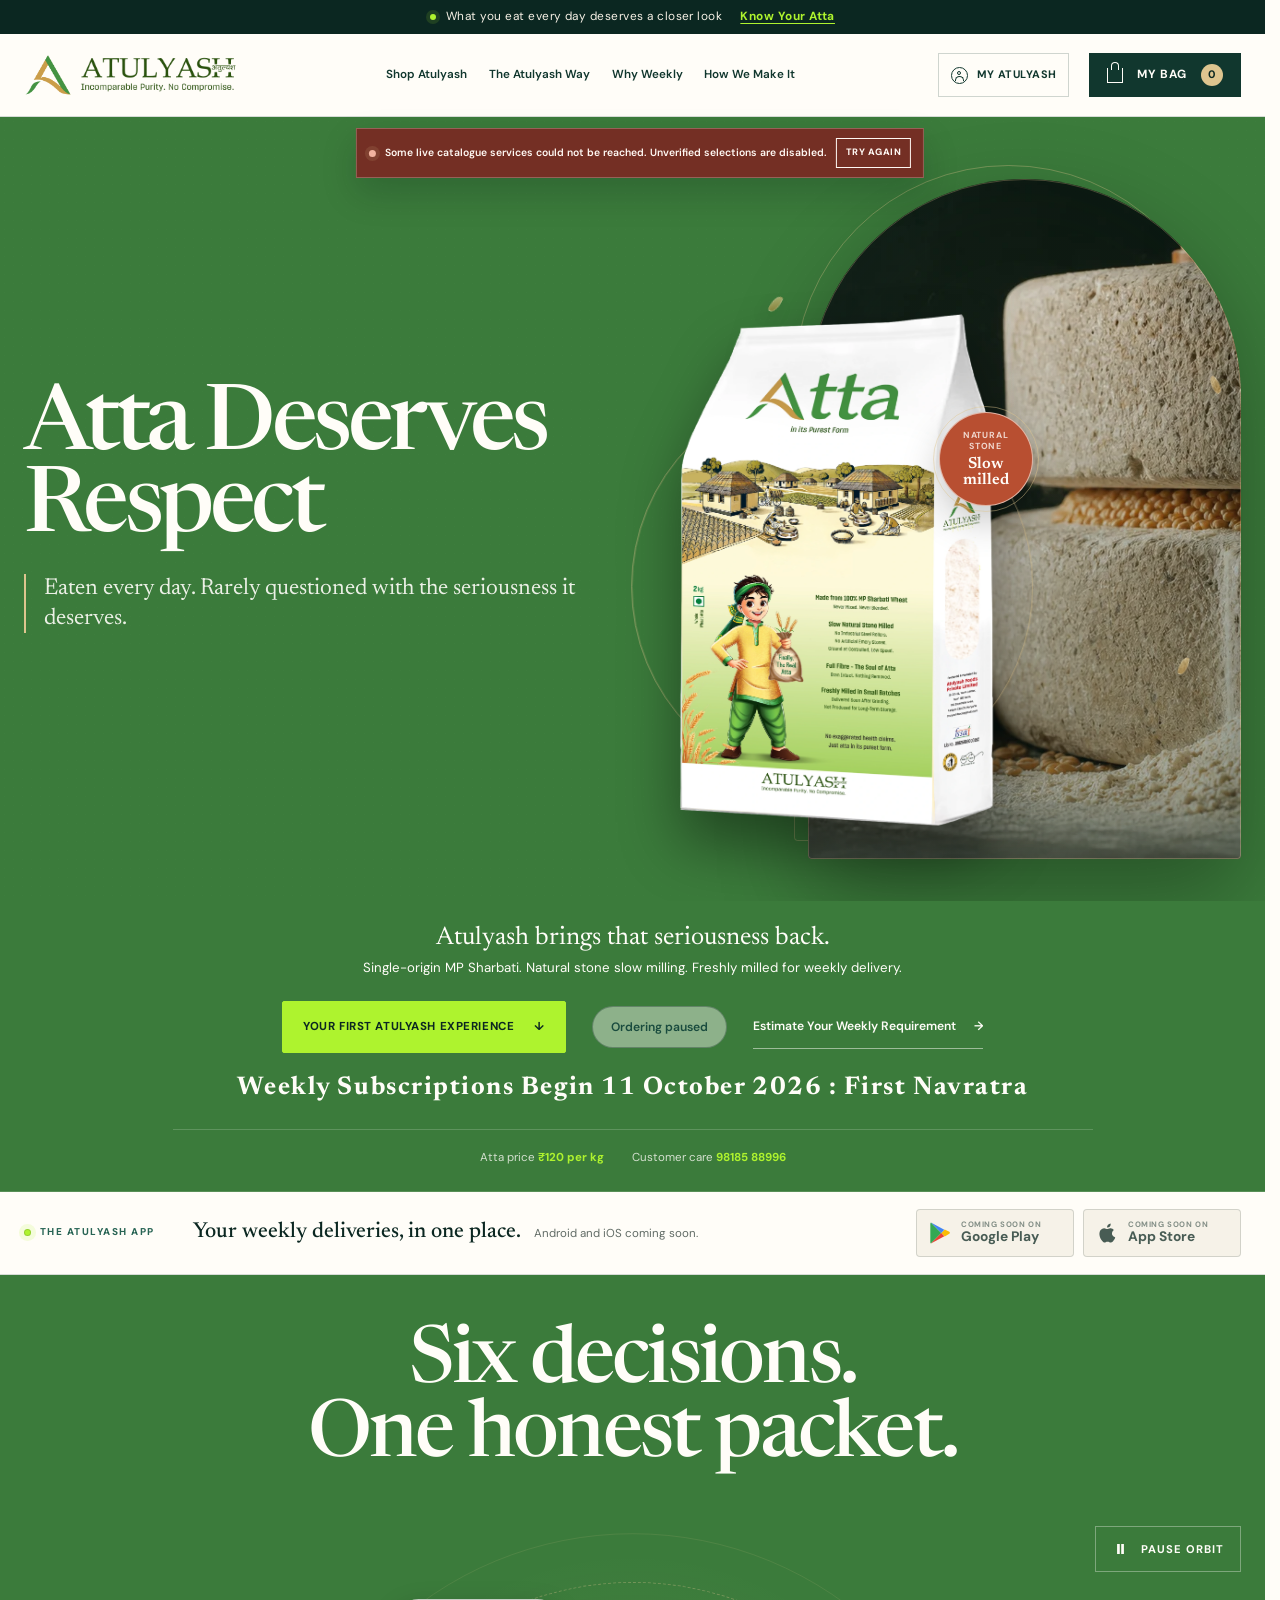
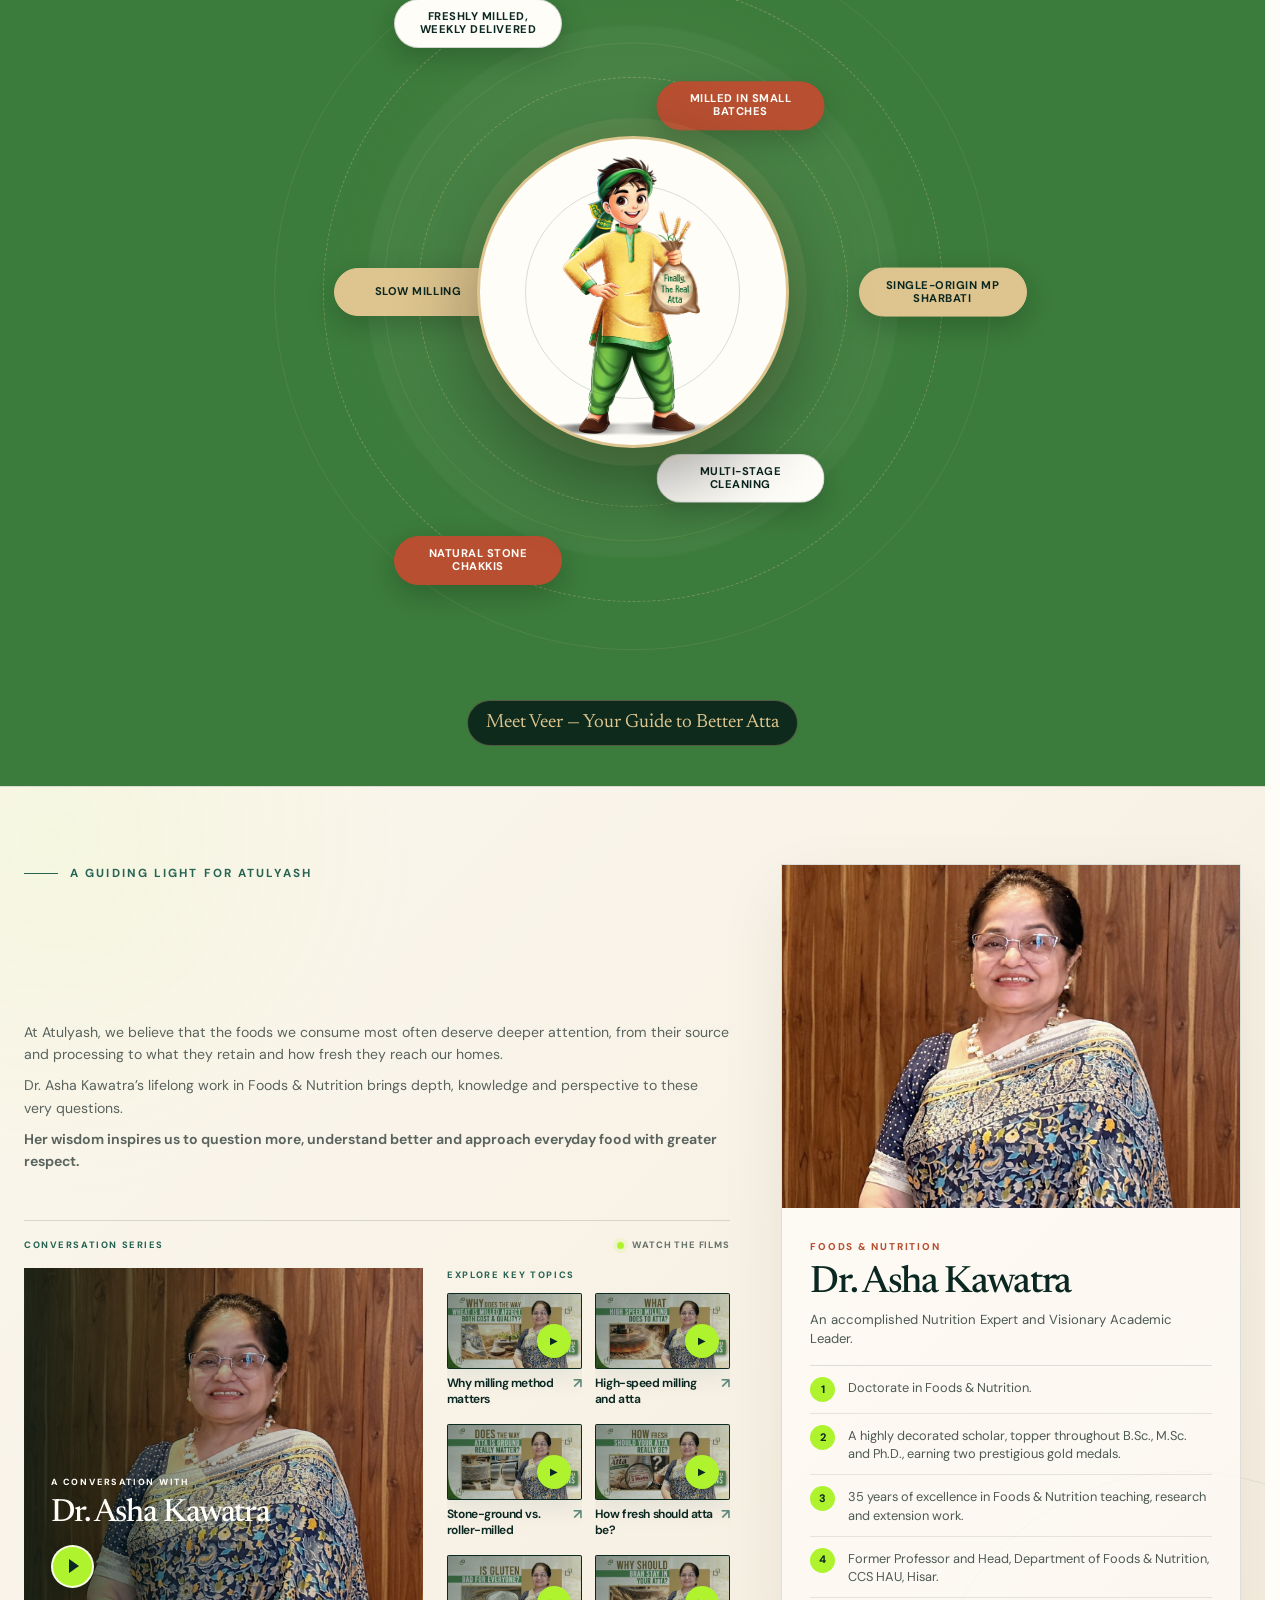
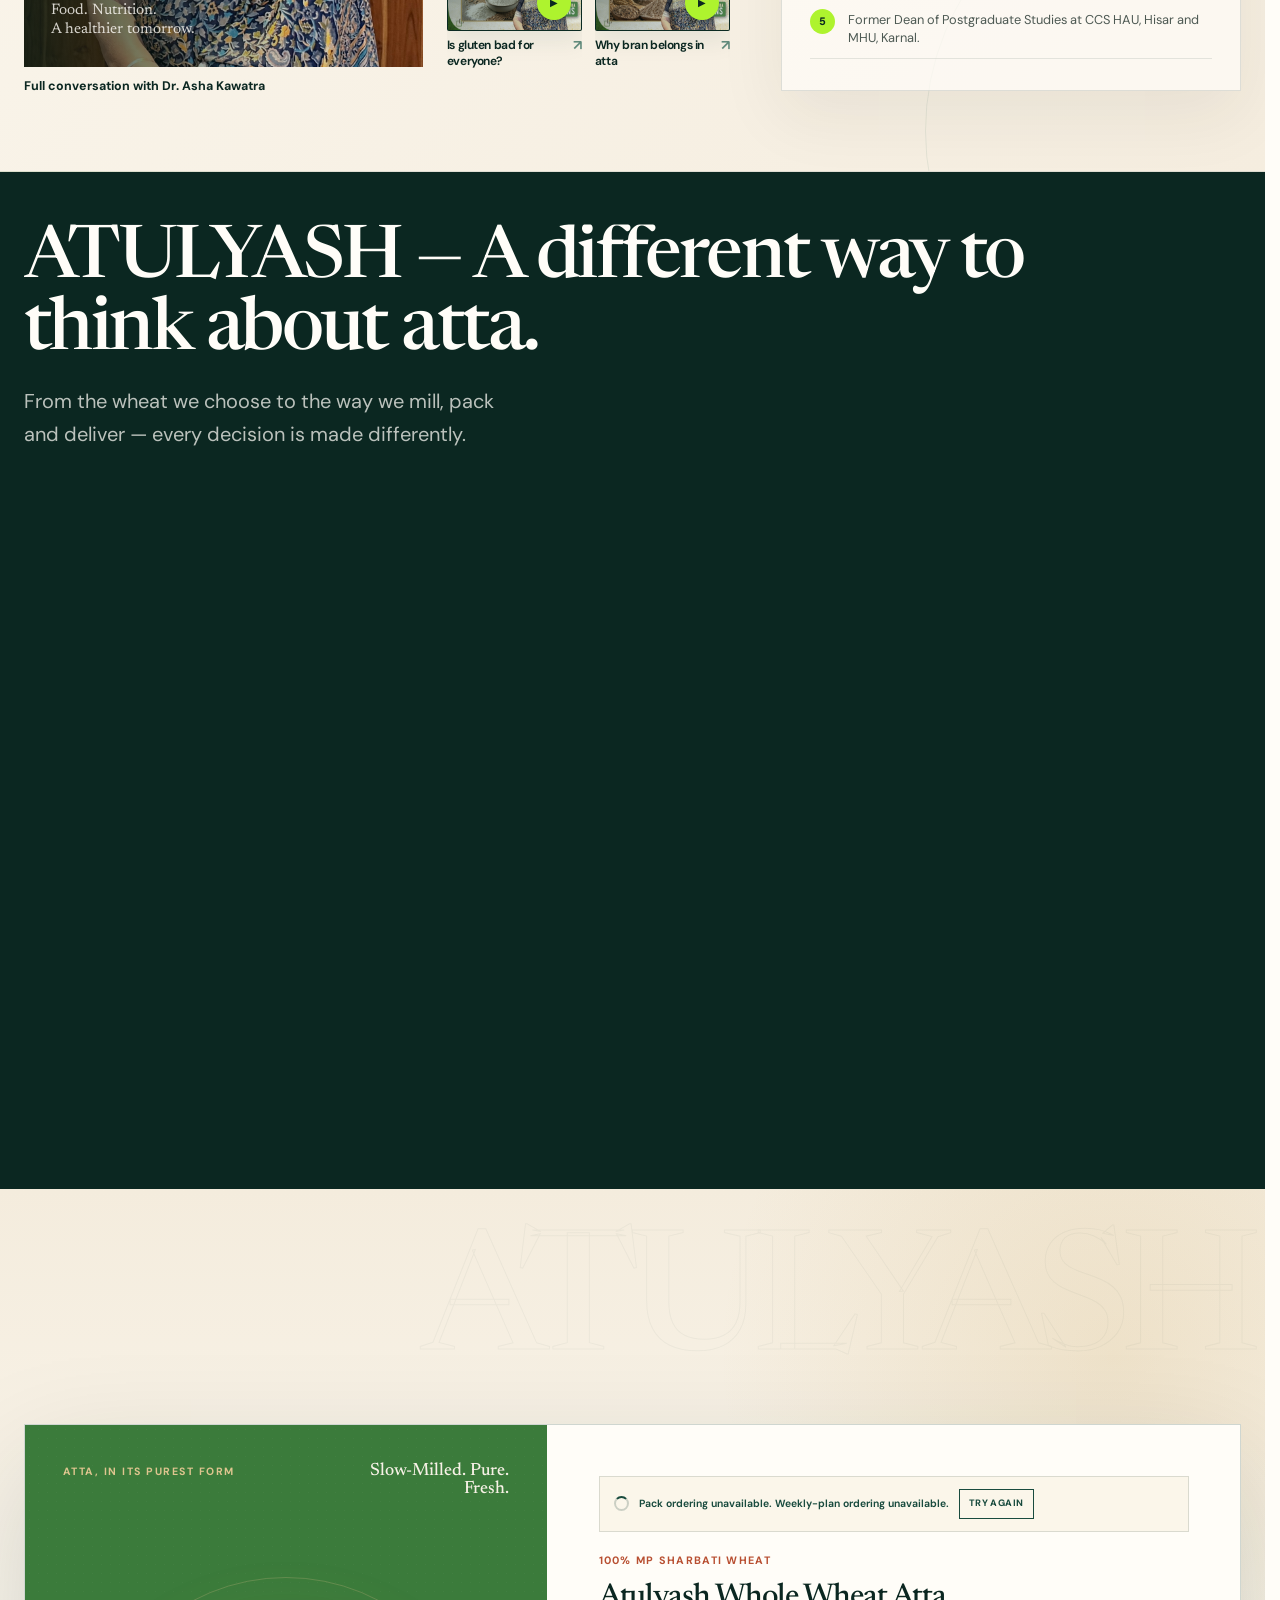
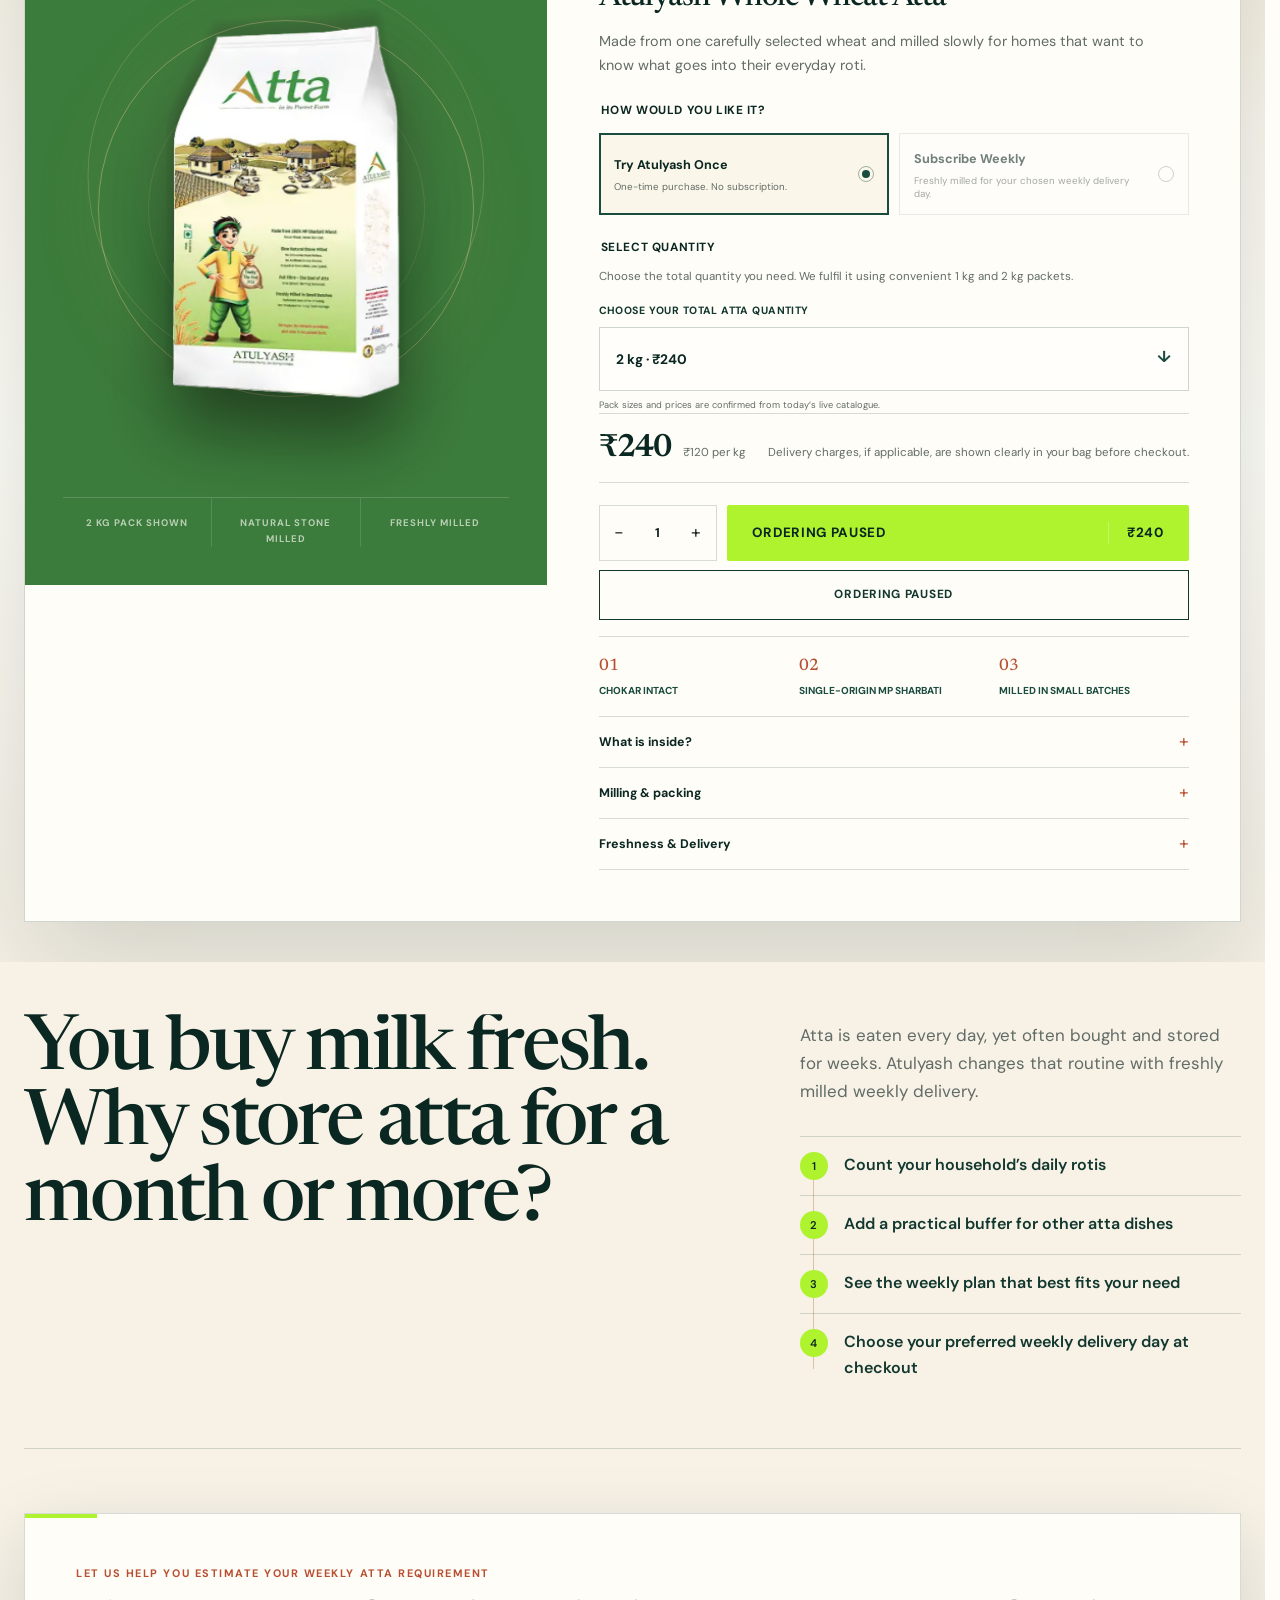
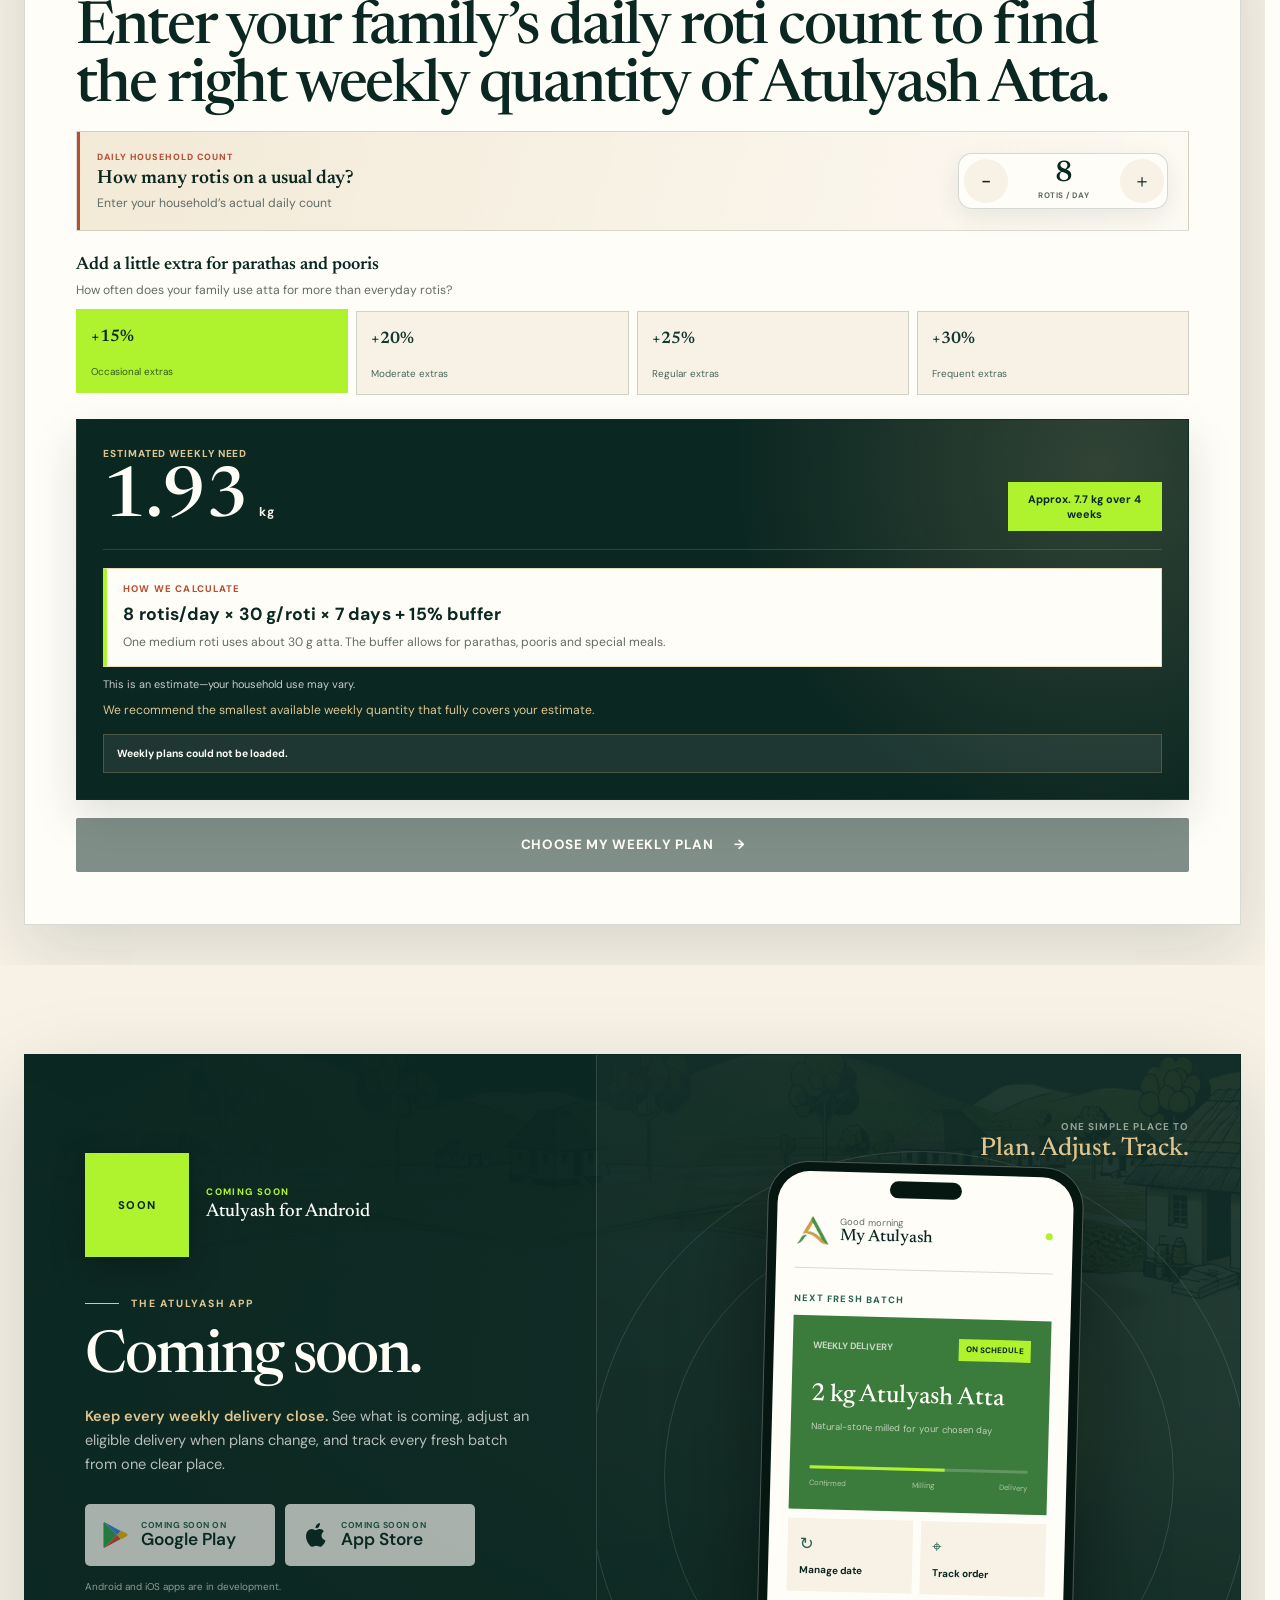
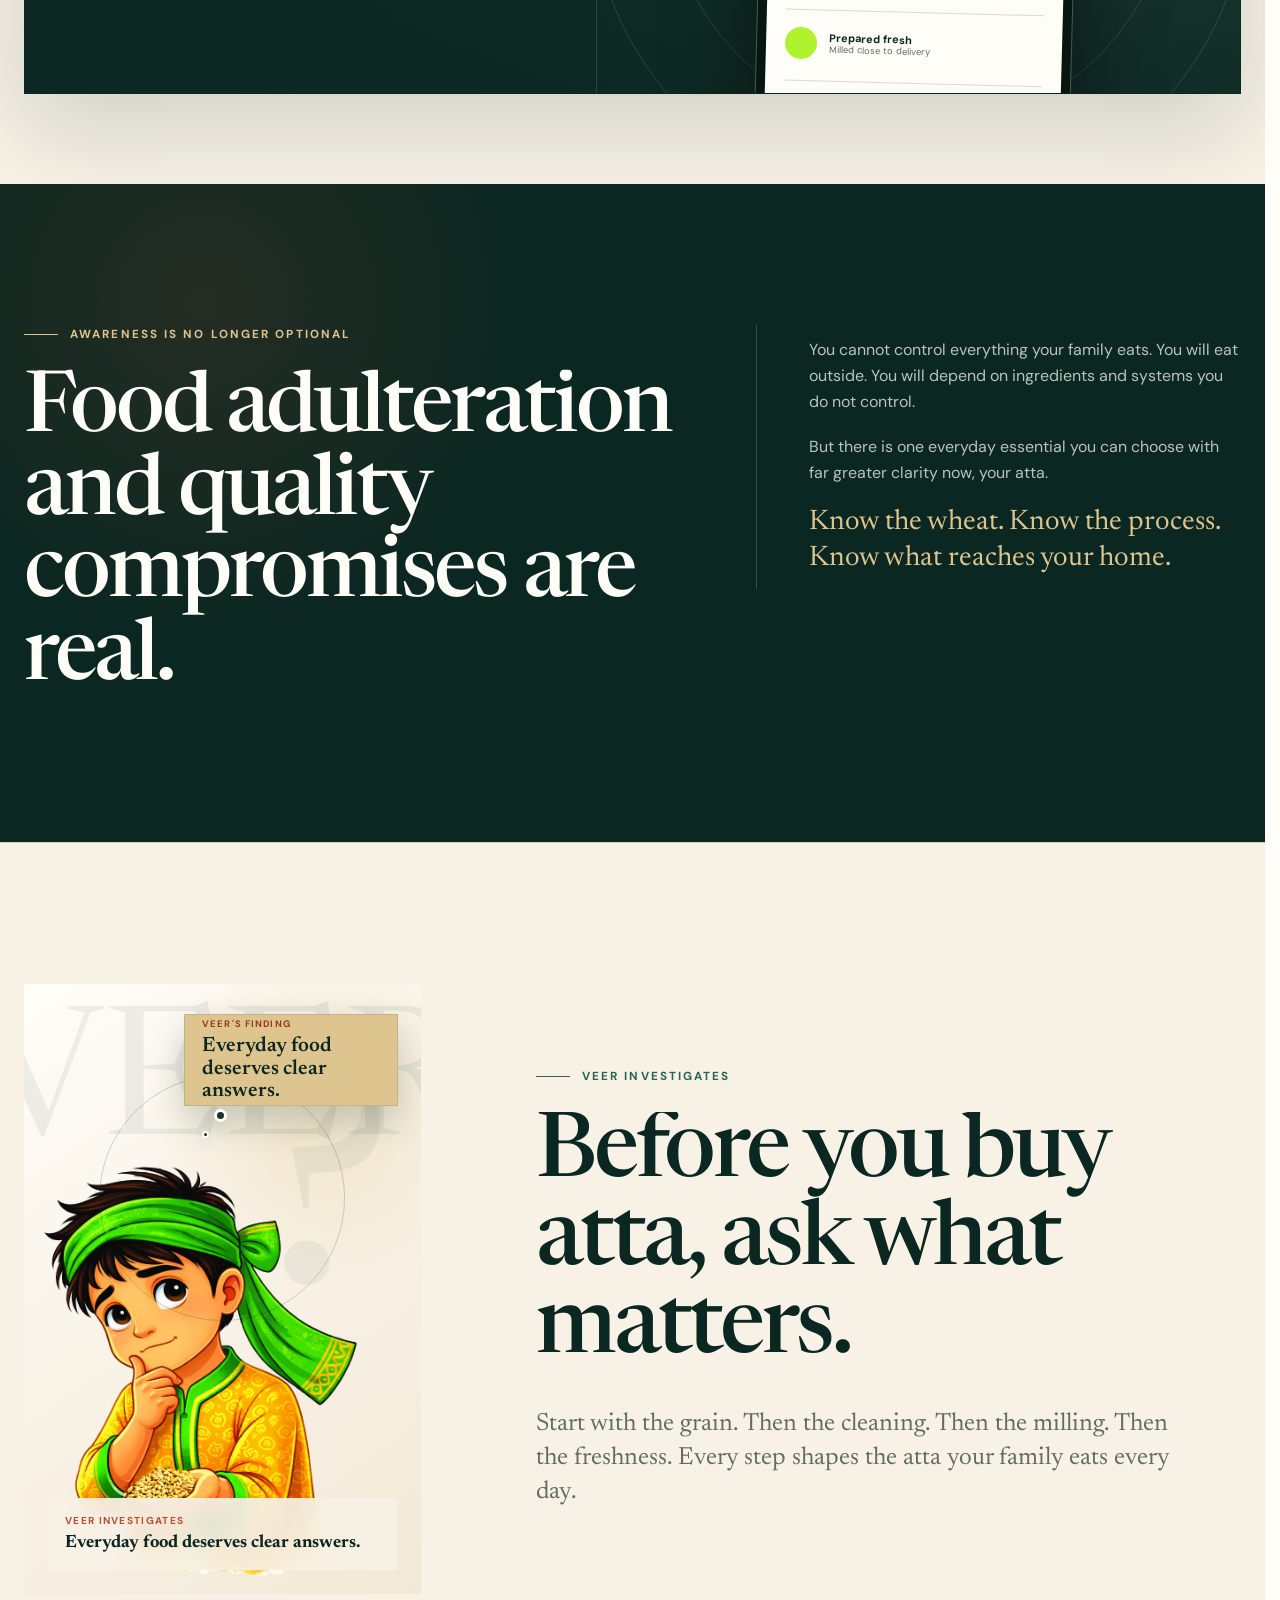
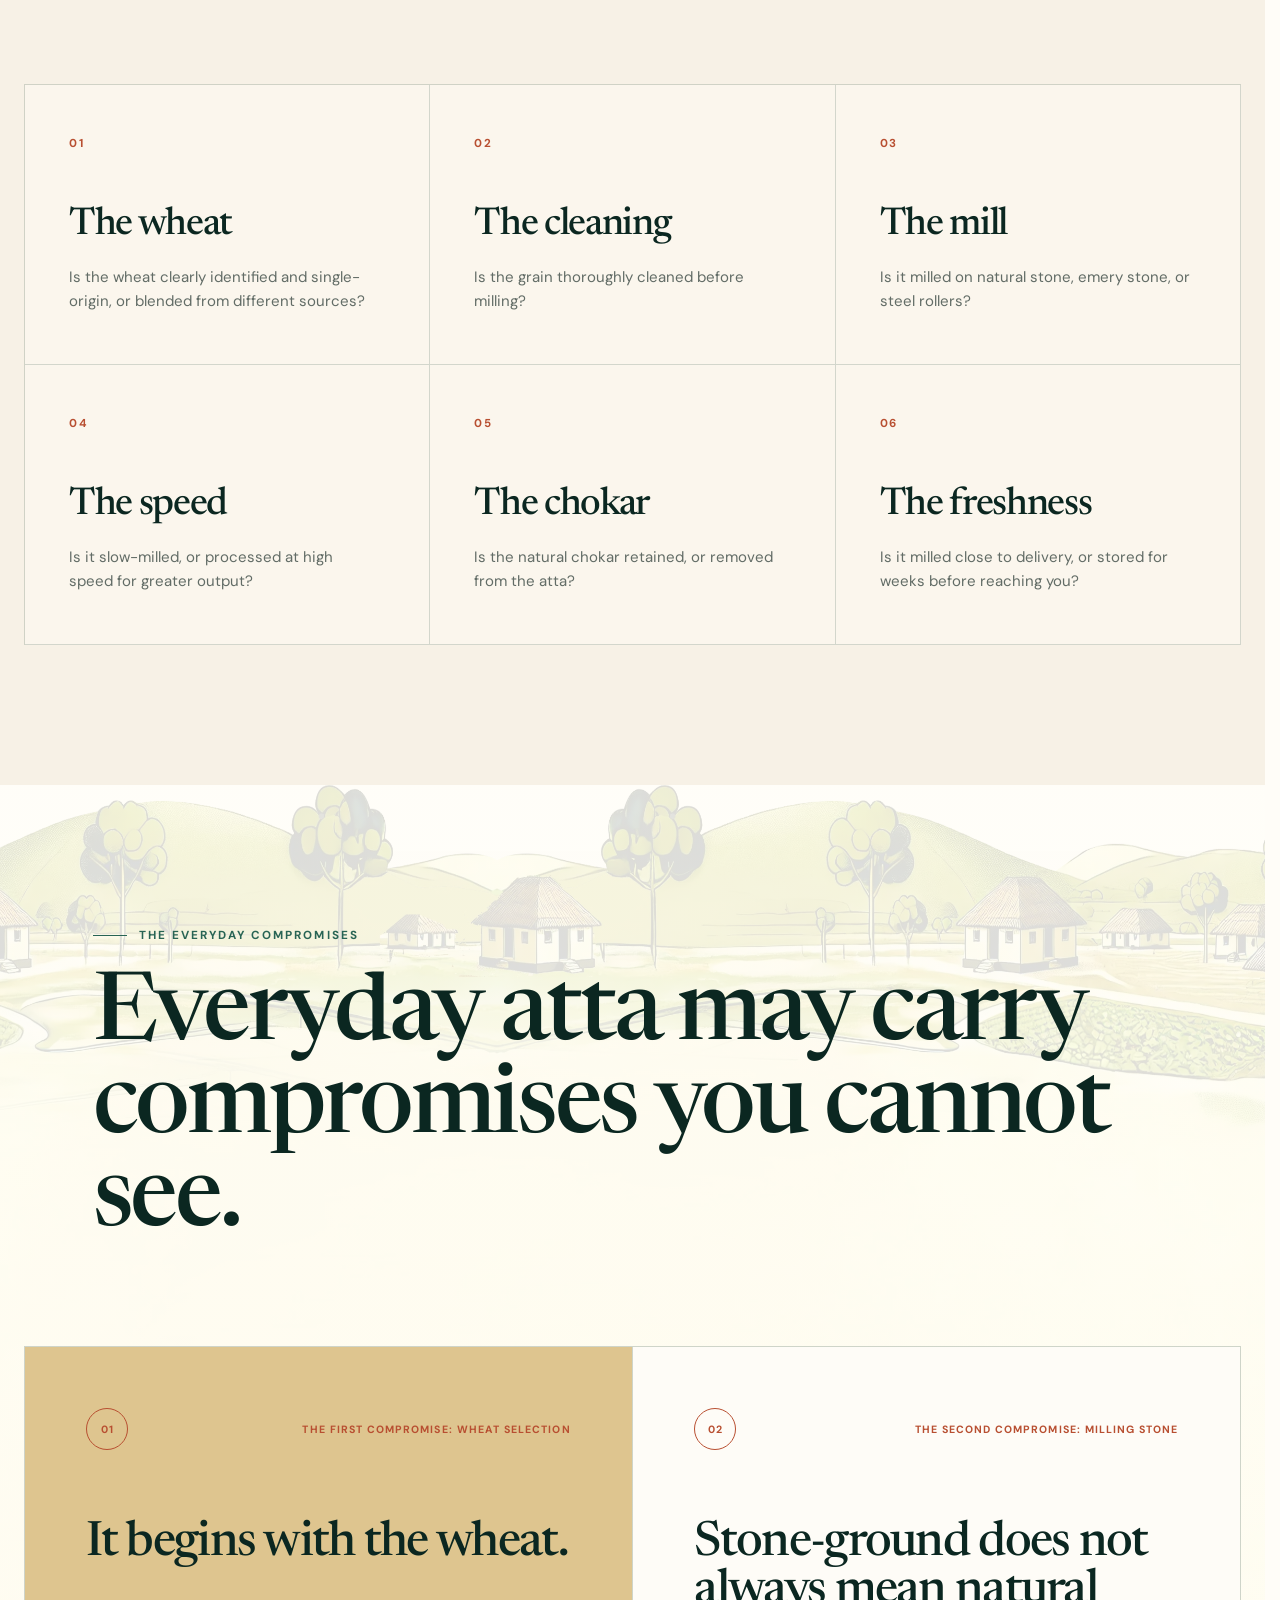
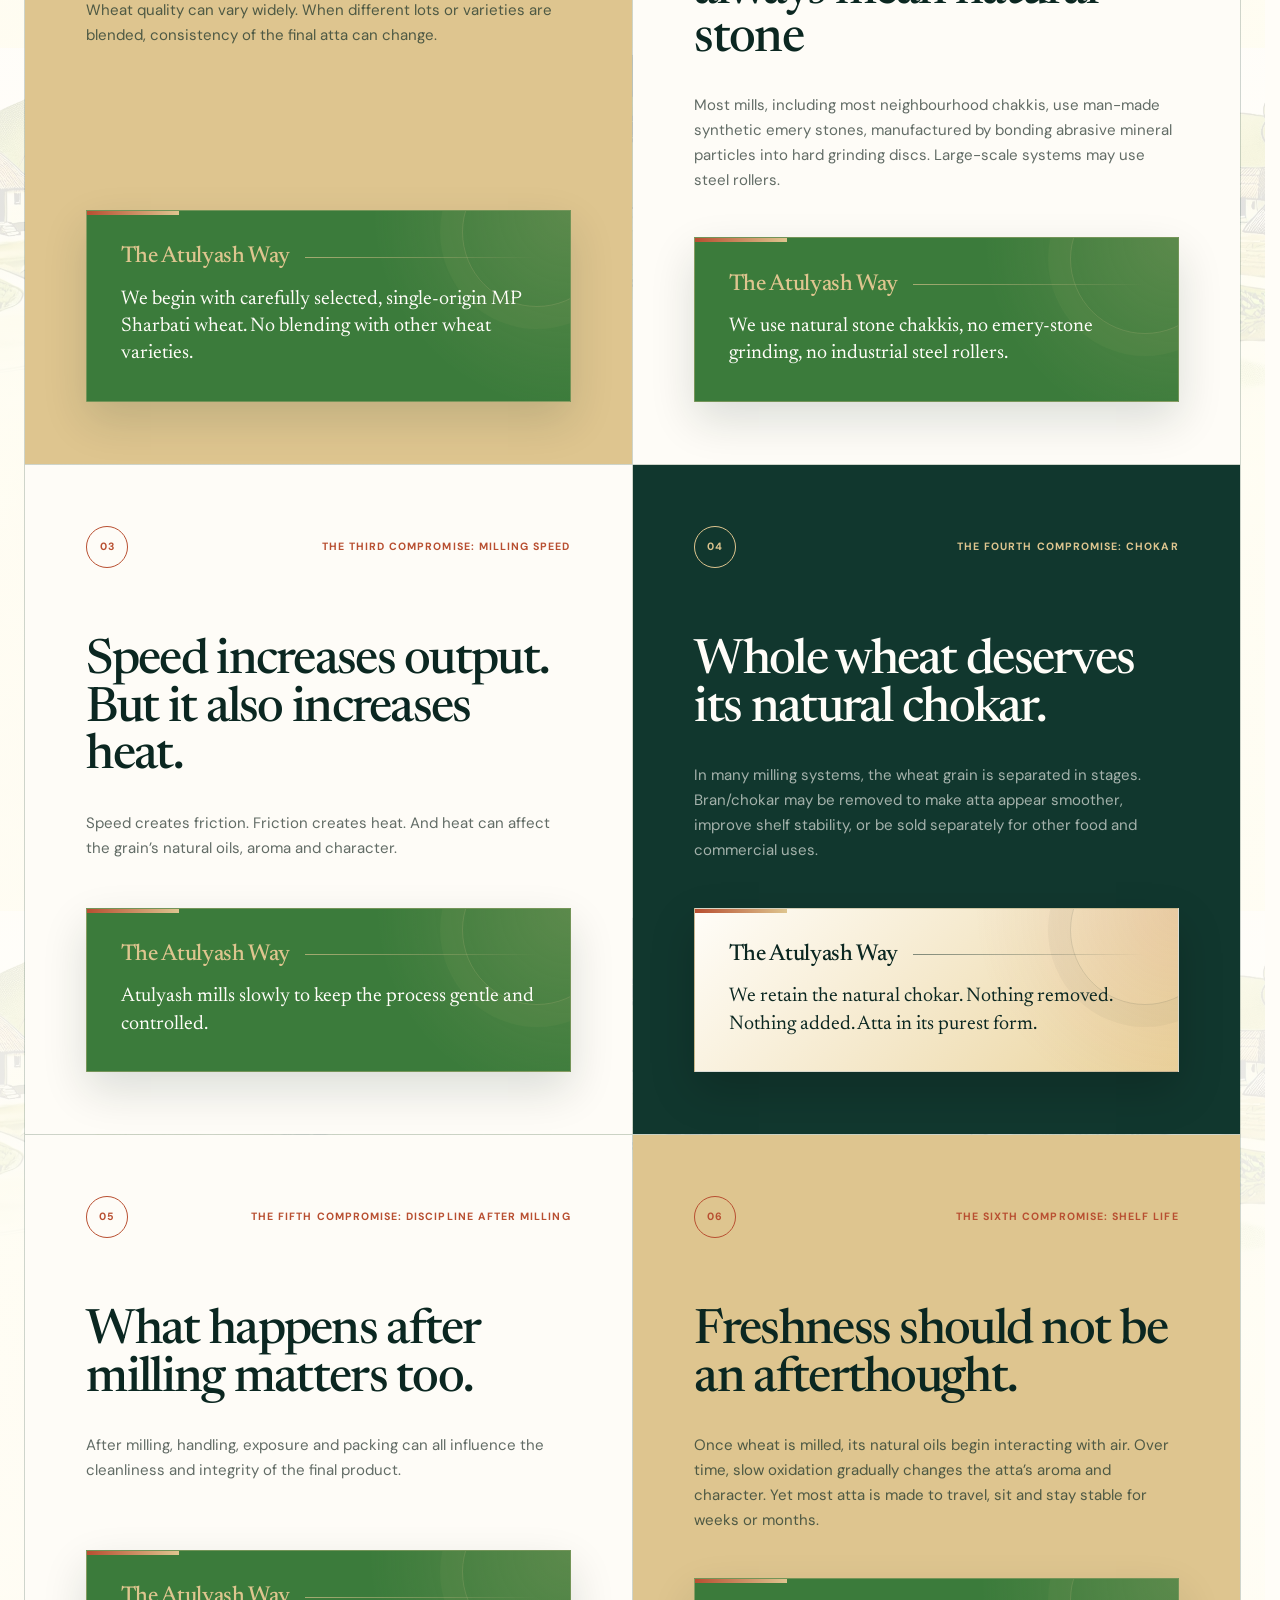
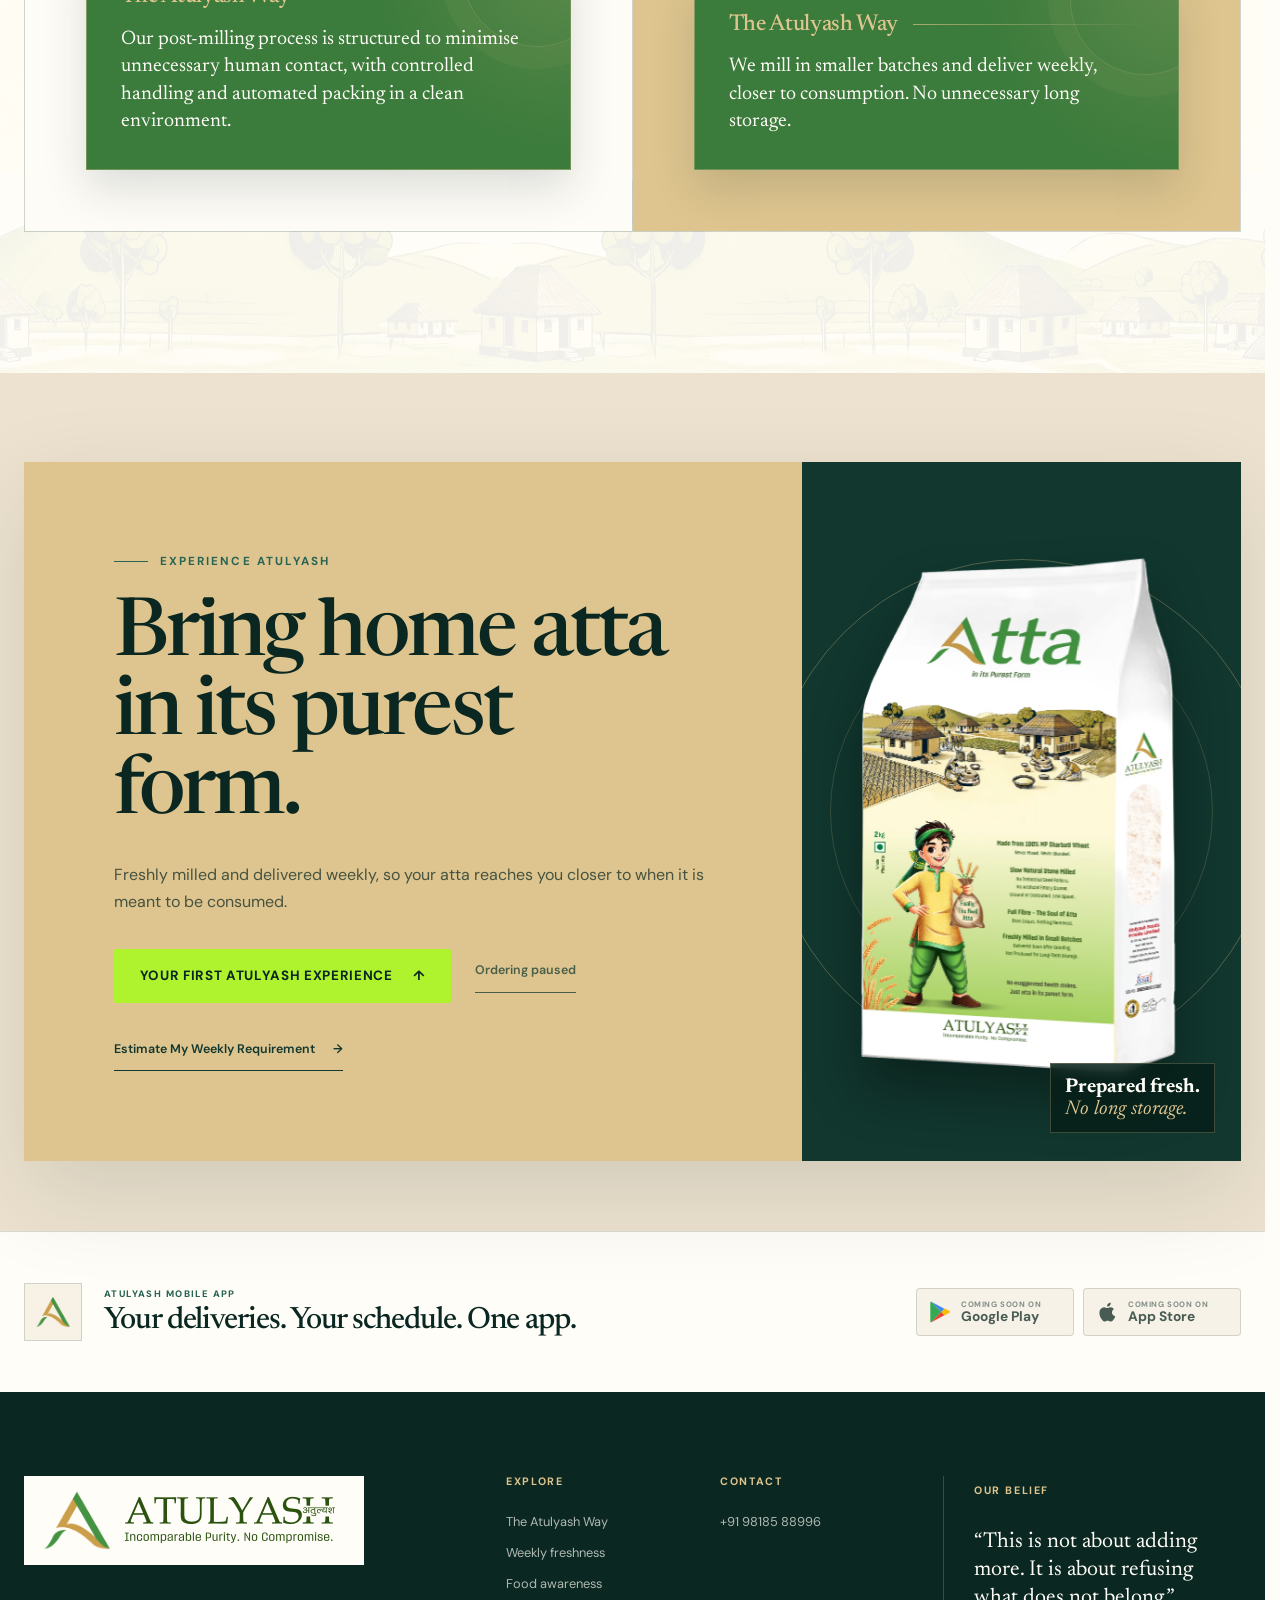
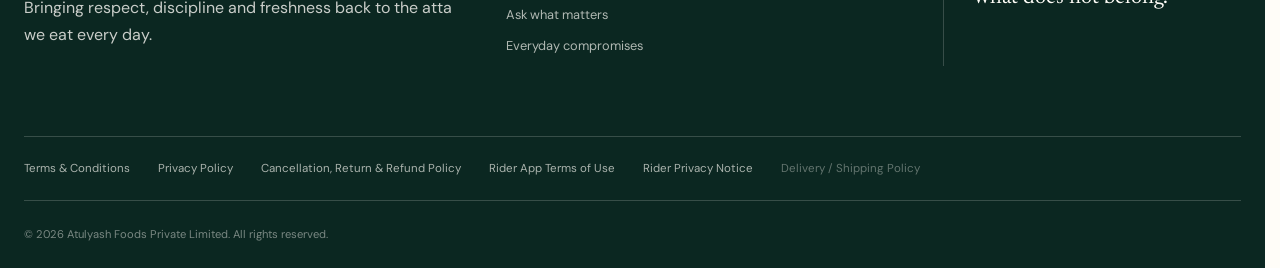
==== commit b9242db0: "Fix launch banner wording and deep link" ====
--- a/index.html
+++ b/index.html
@@ -161,7 +161,7 @@
           <div class="launch-banner-eyebrow">
             <span>Your First Atulyash Experience</span>
           </div>
-          <h2><span>1 kg on us</span> for the first <strong id="launchBannerQuota">2,000</strong> orders</h2>
+          <h2><span>Complimentary 1 kg Atulyash Atta</span> for the first <strong id="launchBannerQuota">2,000</strong> orders</h2>
           <span class="launch-banner-divider" aria-hidden="true"><i></i></span>
         </div>
 
@@ -1097,6 +1097,17 @@
         }
 
         banner.hidden = false;
+
+        // The launch banner is revealed after the campaign request completes,
+        // so the browser's initial hash navigation can happen too early.
+        if (window.location.hash === '#launchBanner') {
+          window.requestAnimationFrame(function () {
+            var header = document.getElementById('siteHeader');
+            var headerOffset = header ? header.getBoundingClientRect().height + 12 : 0;
+            var targetTop = banner.getBoundingClientRect().top + window.scrollY - headerOffset;
+            window.scrollTo({ top: Math.max(0, targetTop), behavior: 'smooth' });
+          });
+        }
       }).catch(function () {});
     })();
   </script>
--- a/client-design.css
+++ b/client-design.css
@@ -1971,6 +1971,10 @@
   .asha-featured-video .asha-video-poster {
     height: auto;
     aspect-ratio: 16 / 10.3;
+  }
+
+  .asha-topic-grid {
+    grid-template-columns: repeat(2, minmax(0, 1fr));
   }
 
   .asha-topic-grid {
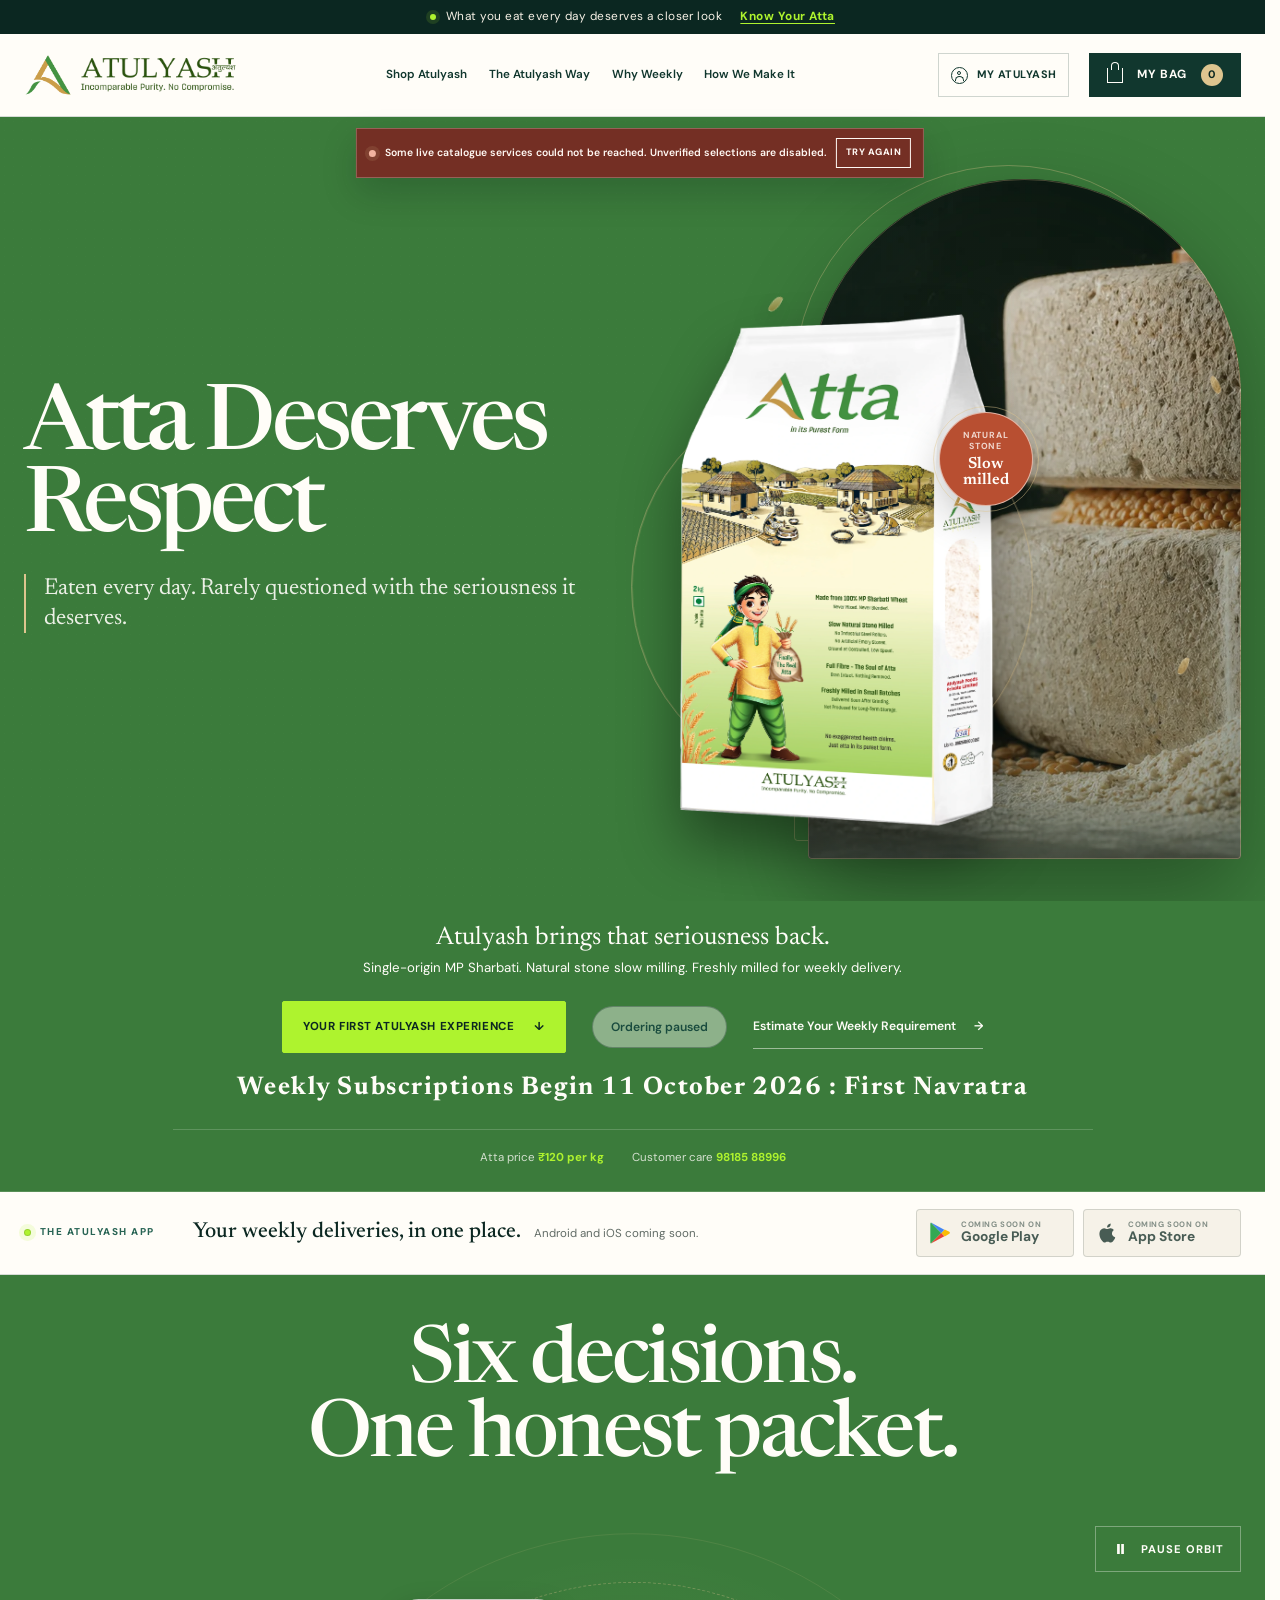
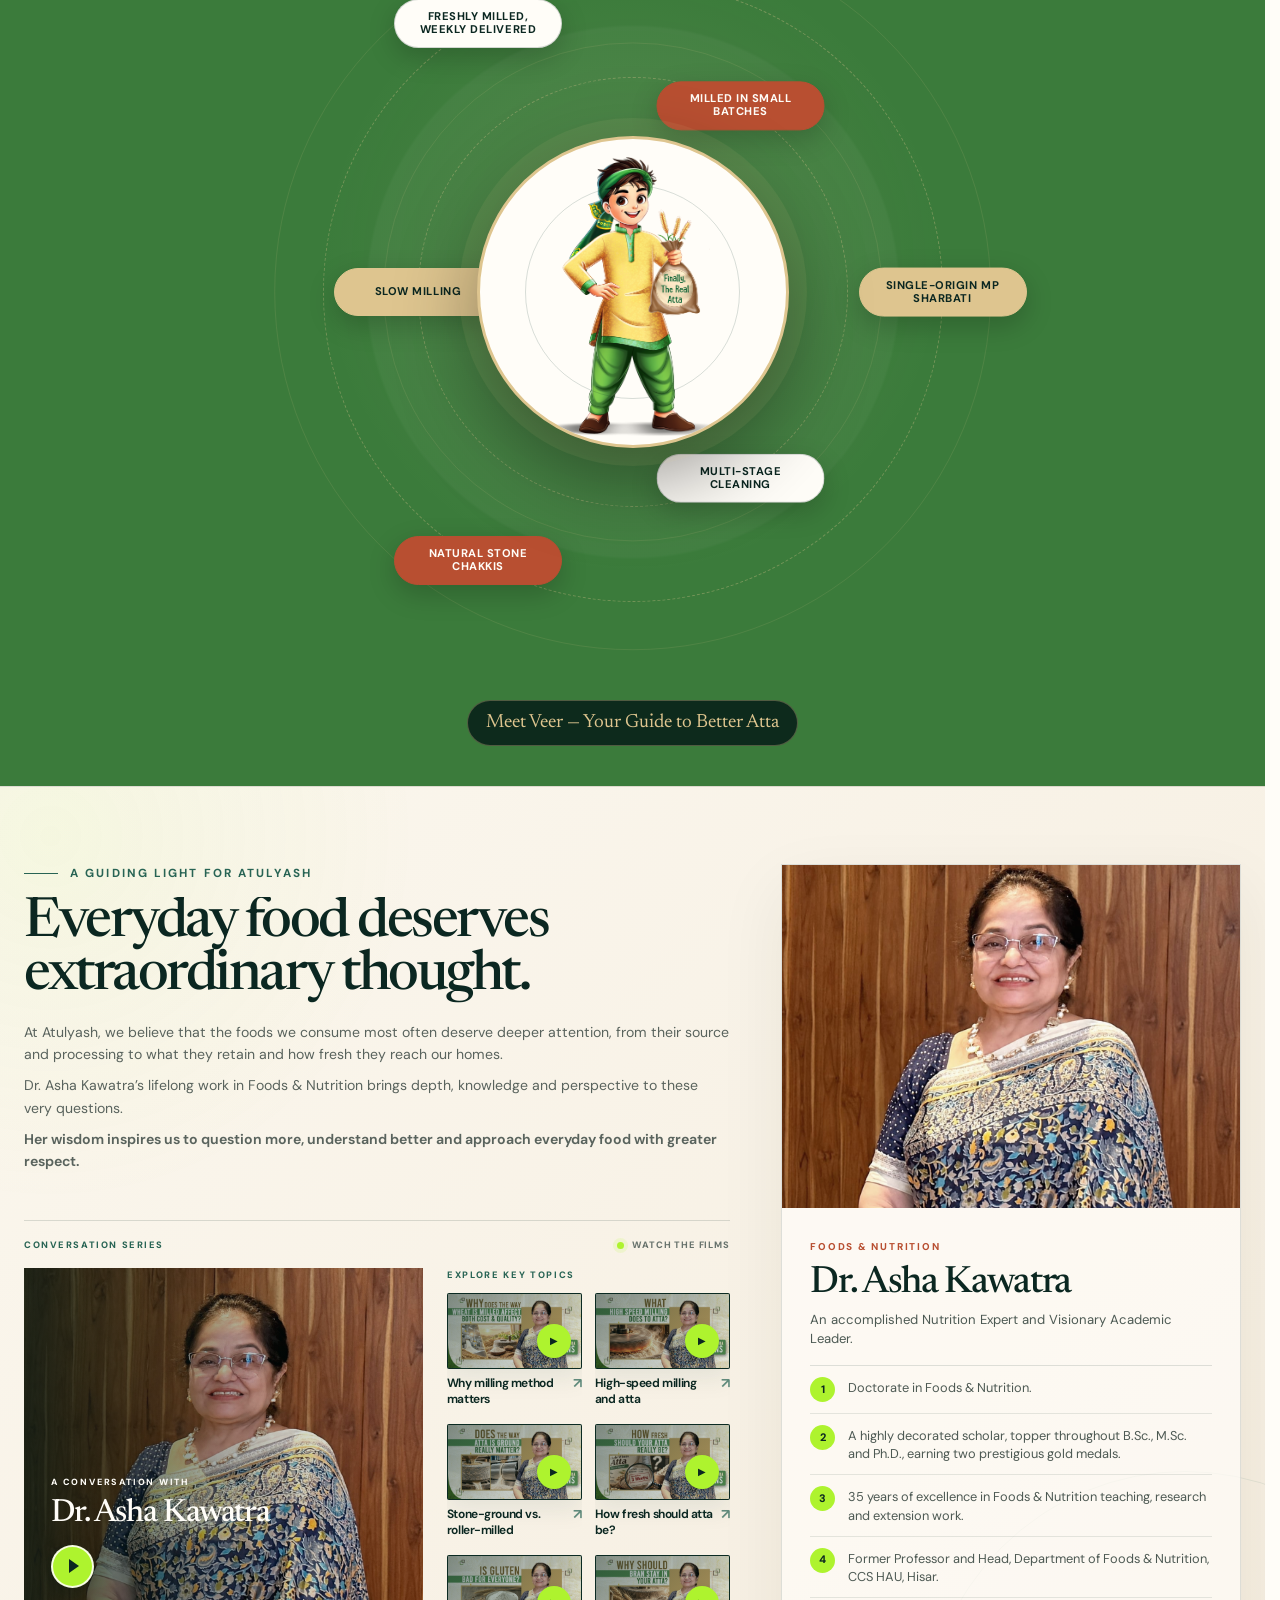
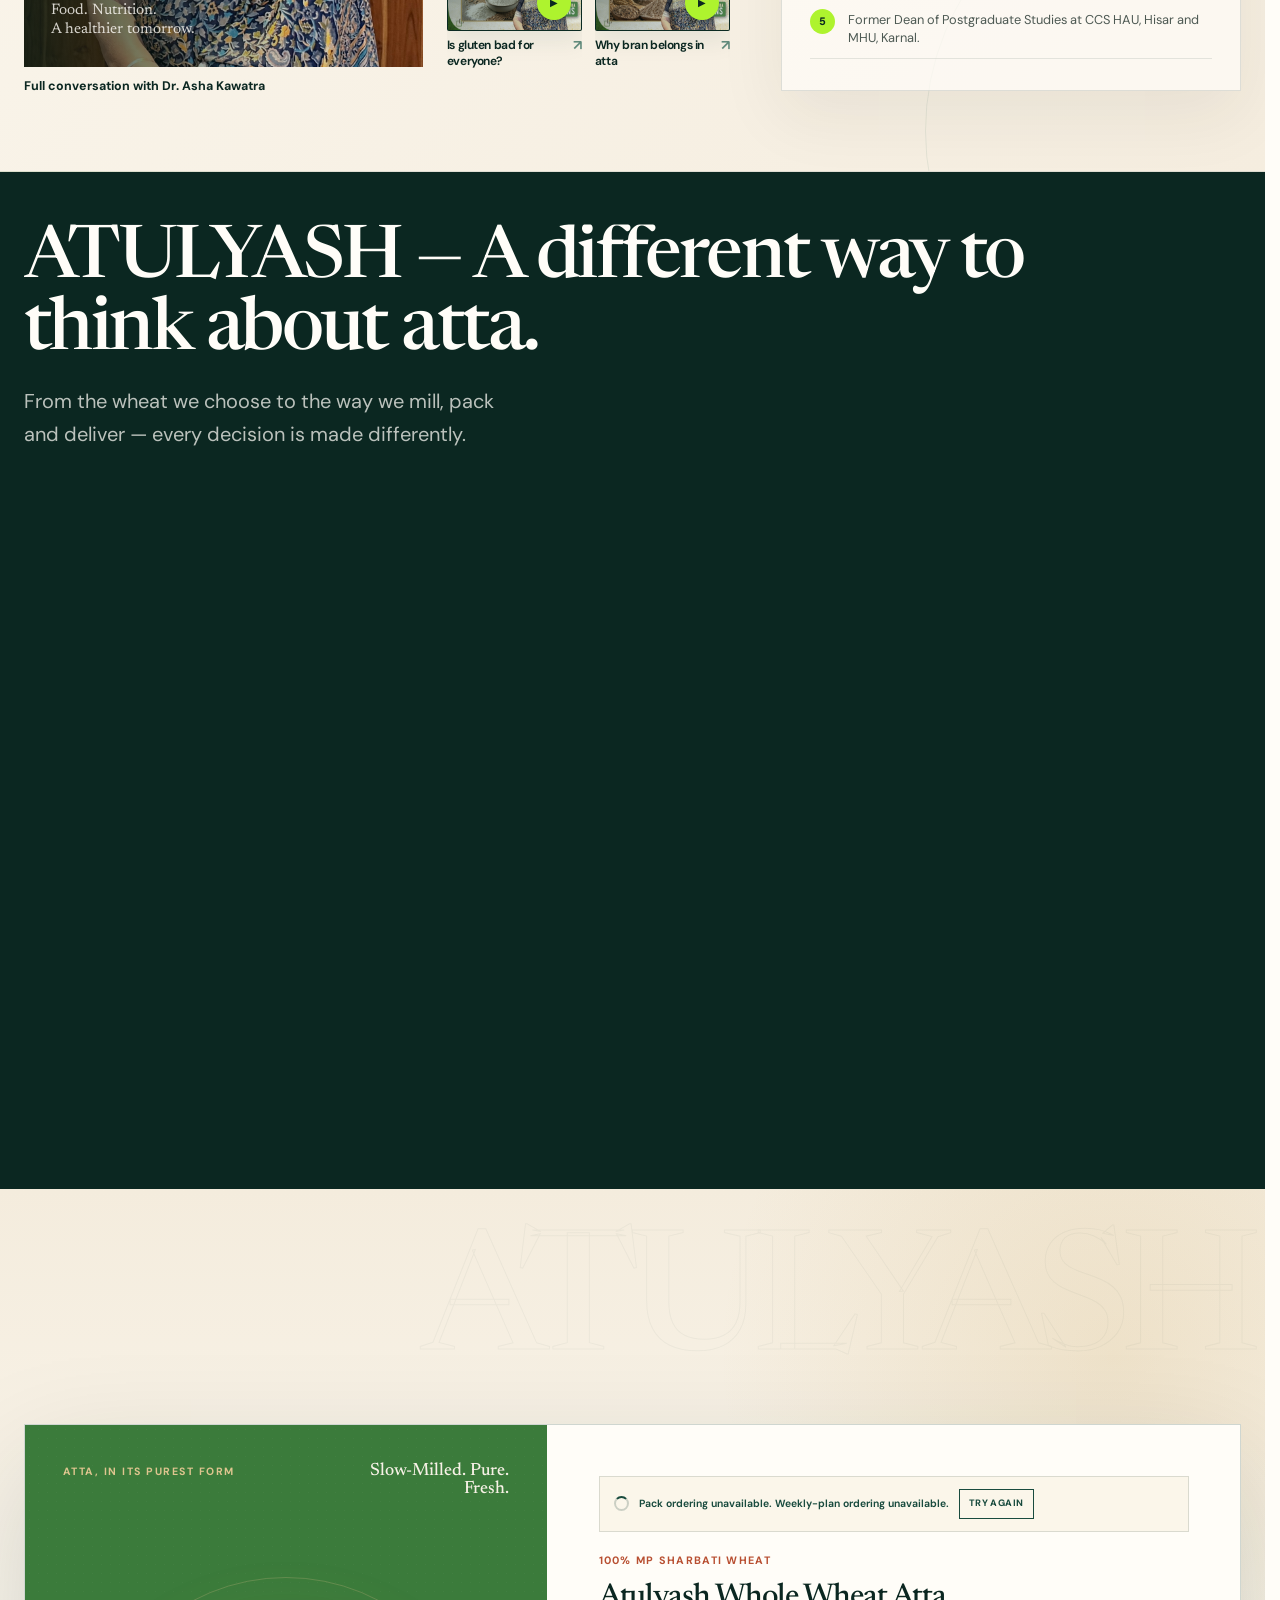
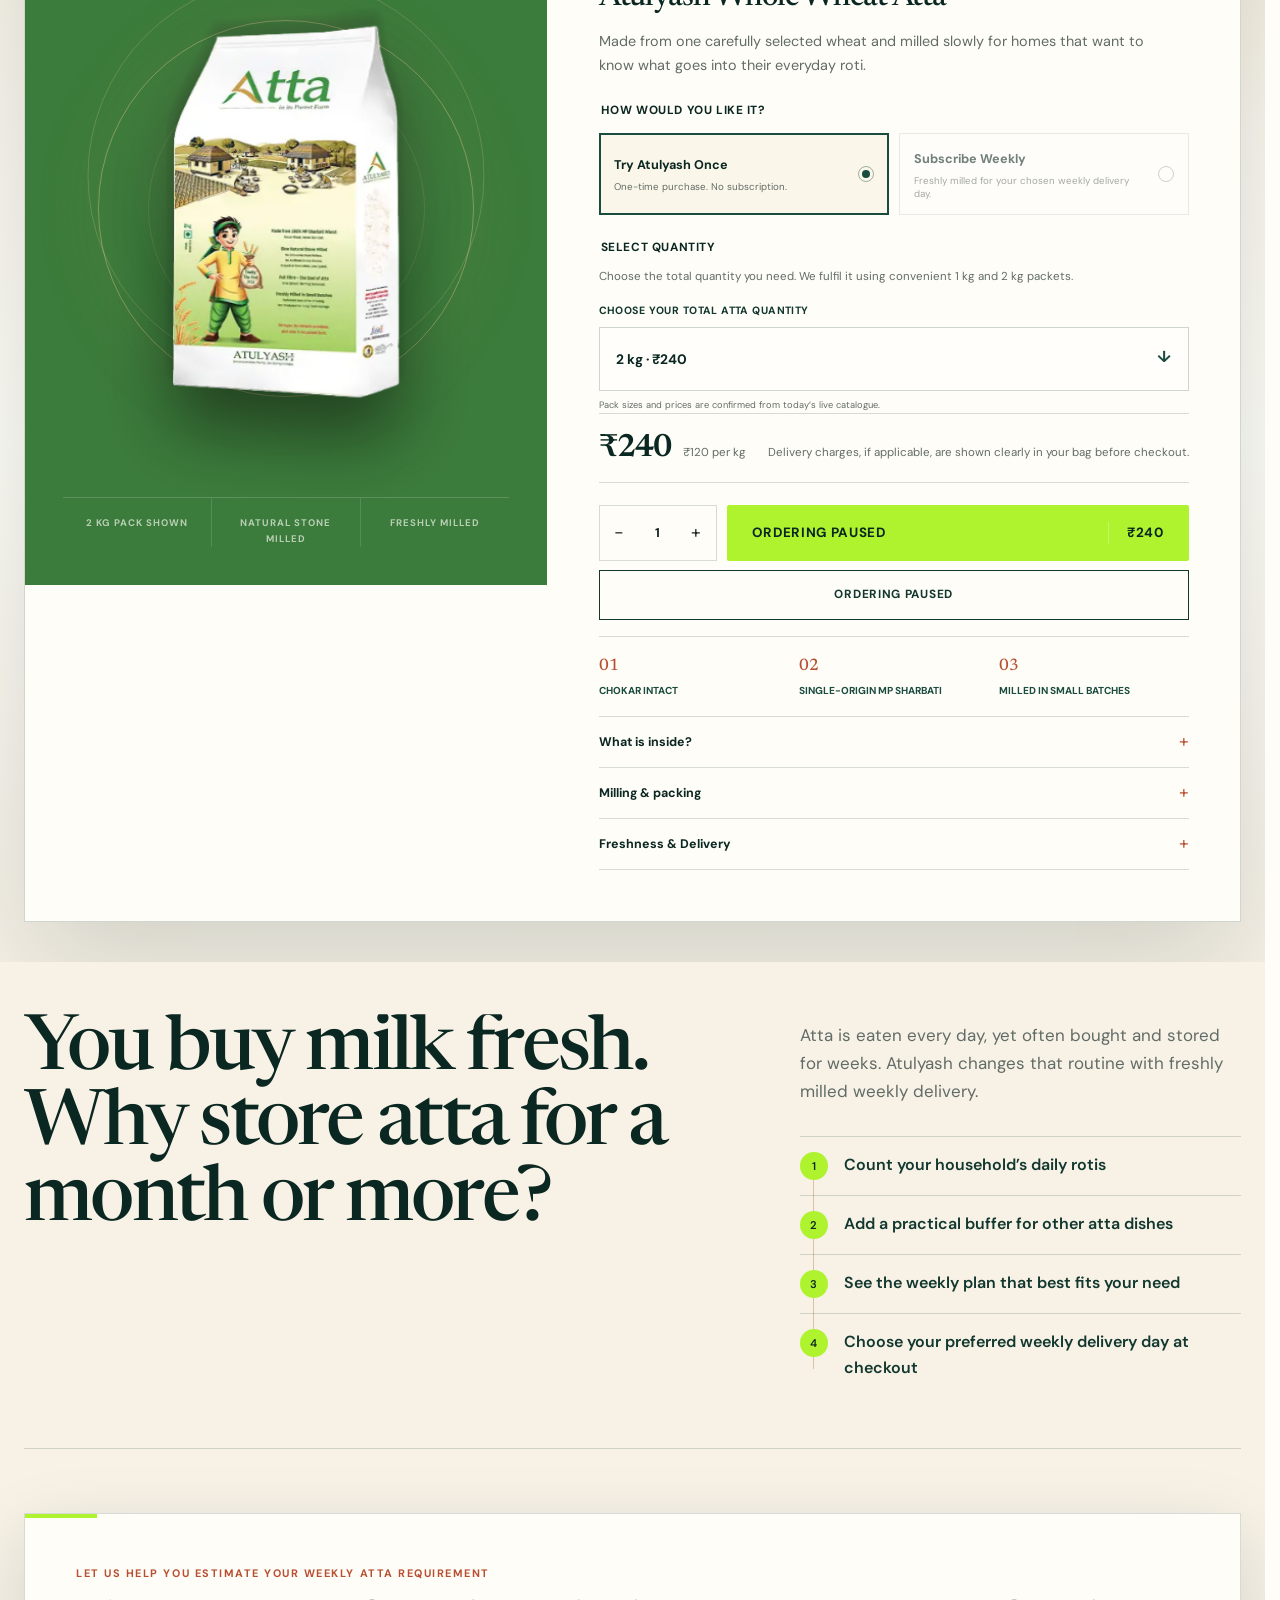
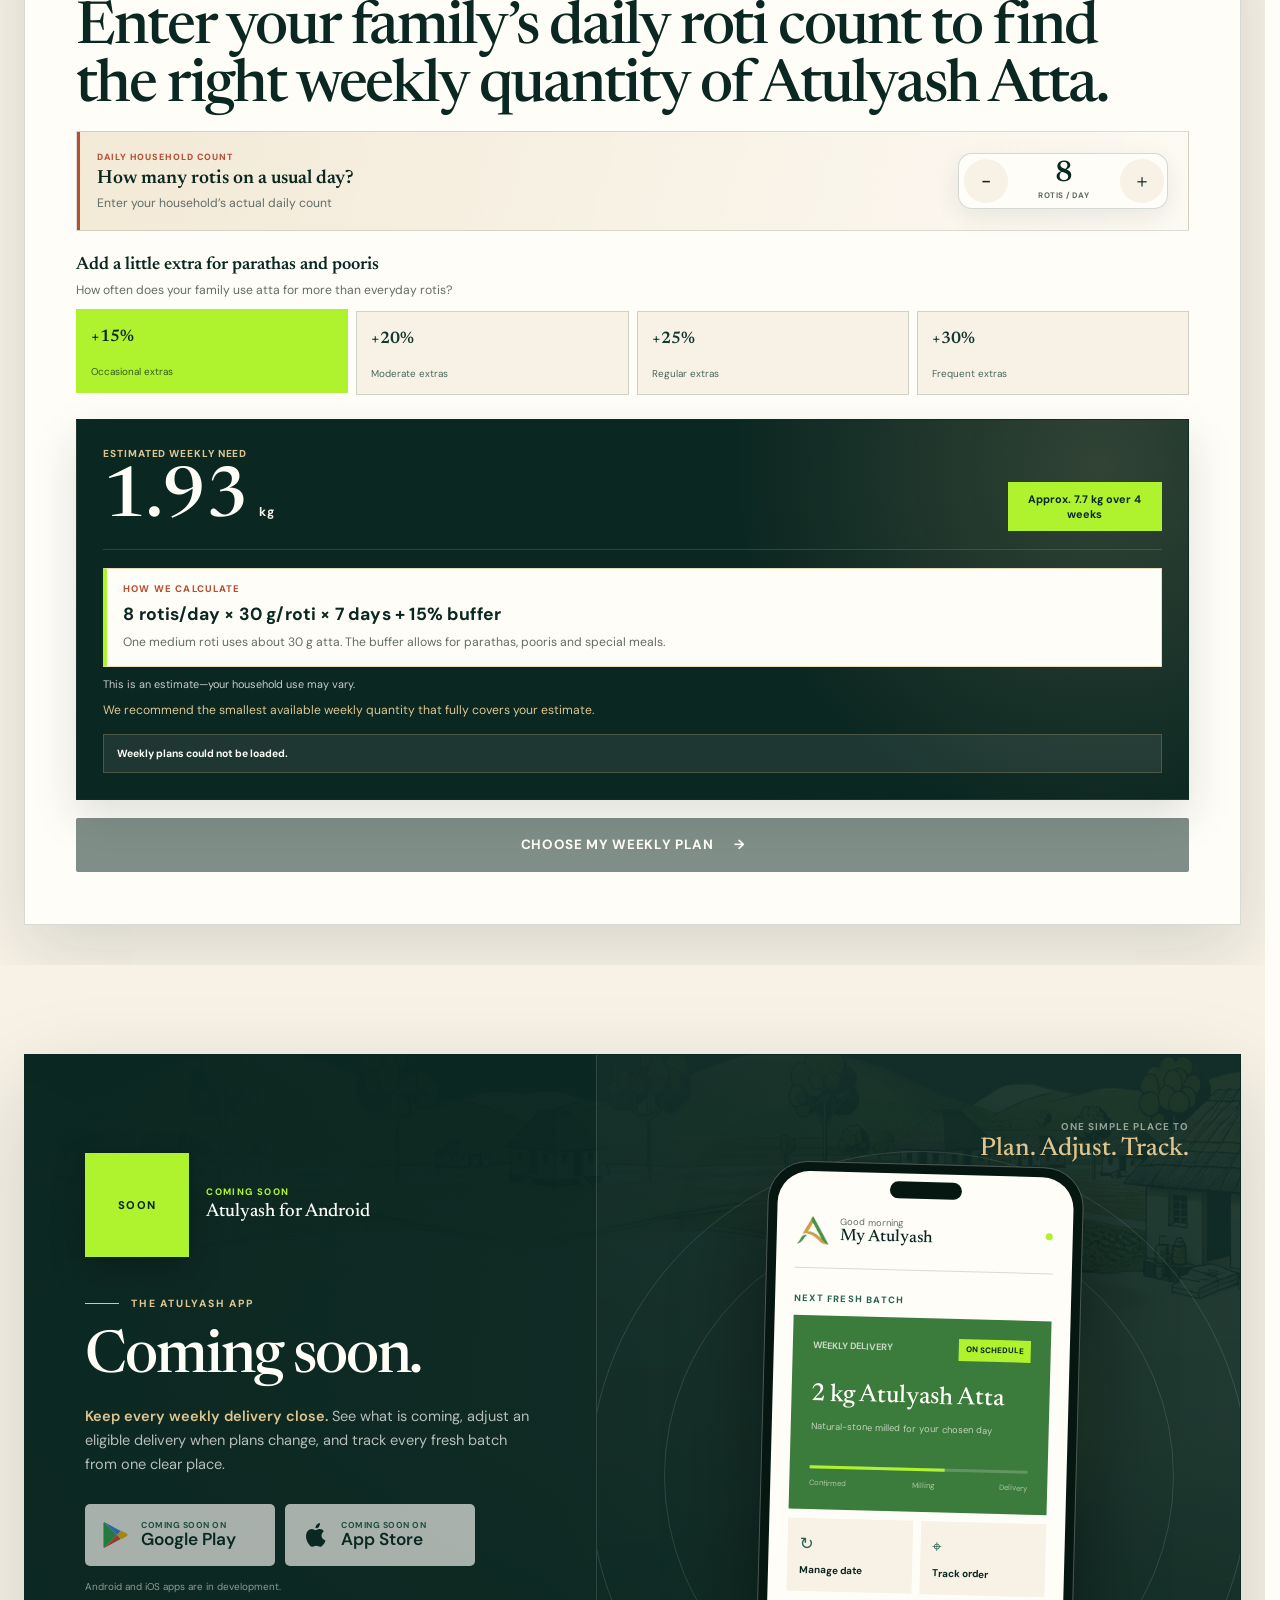
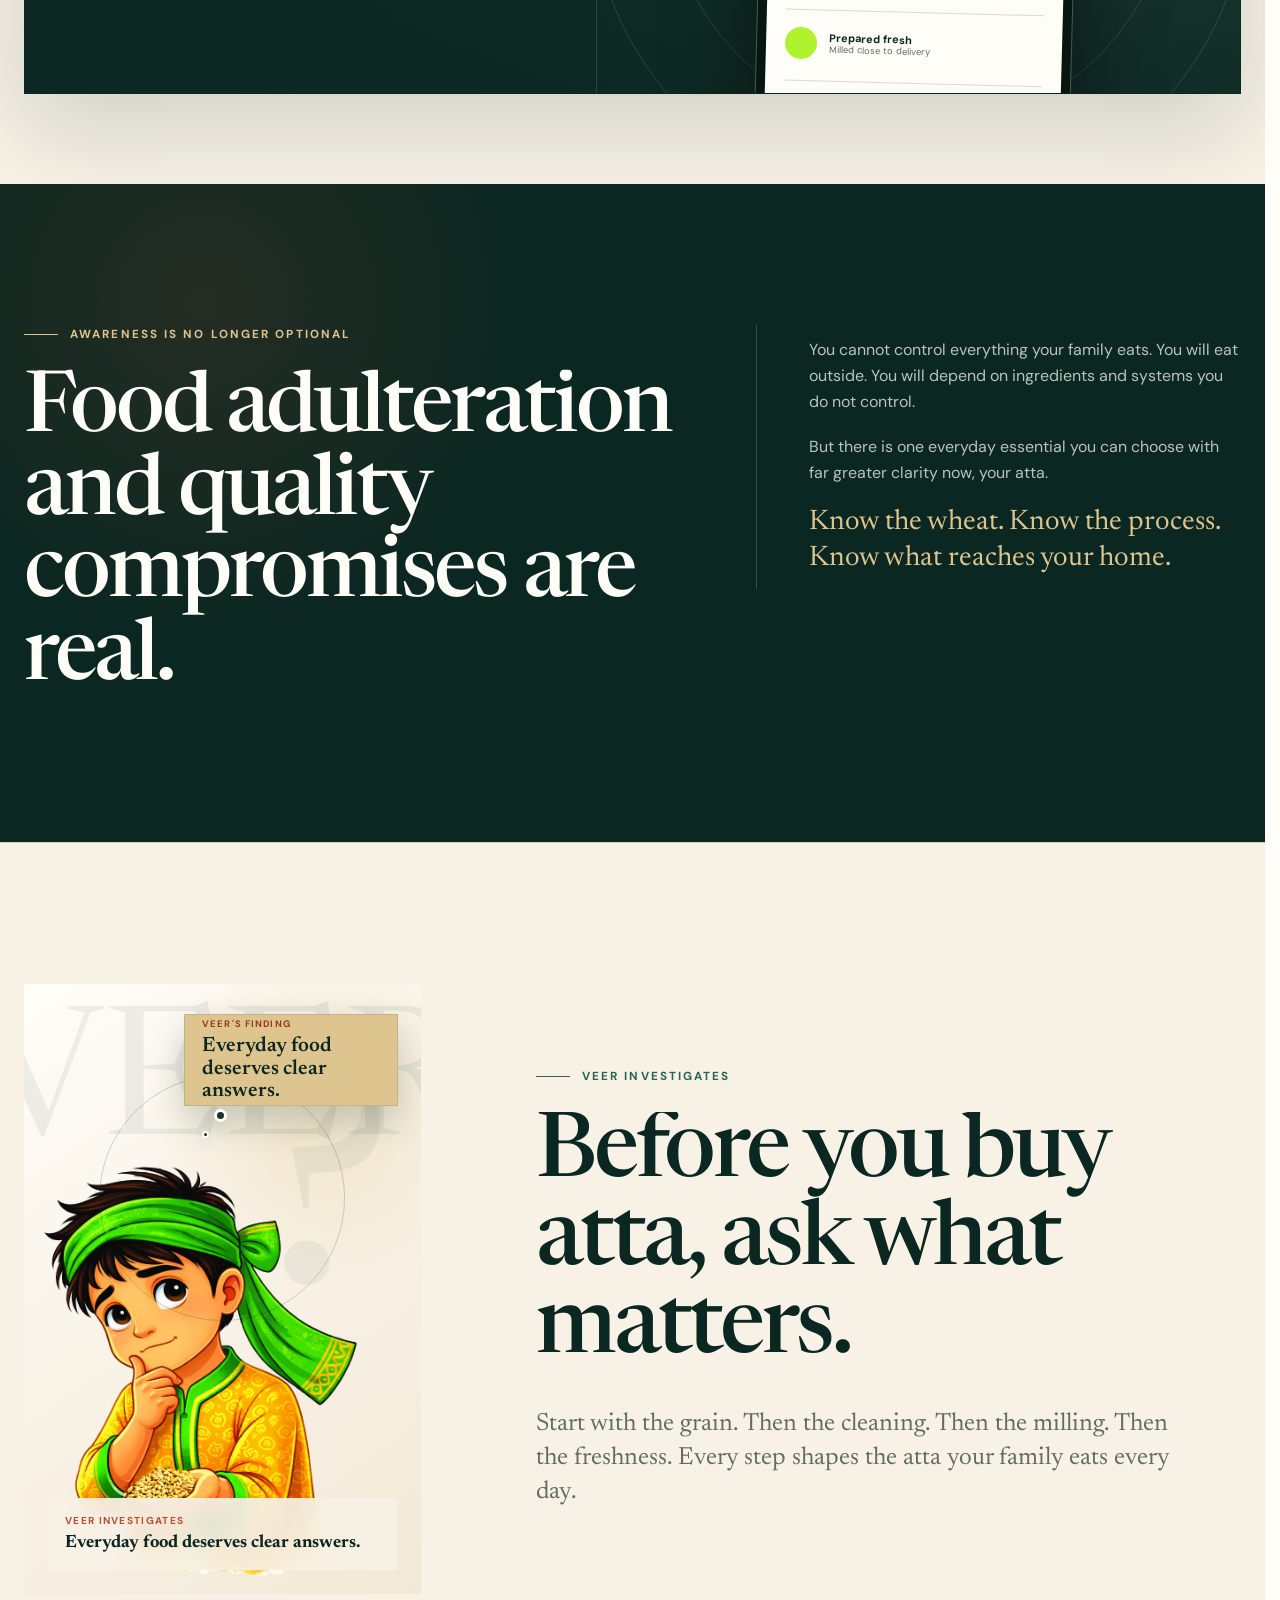
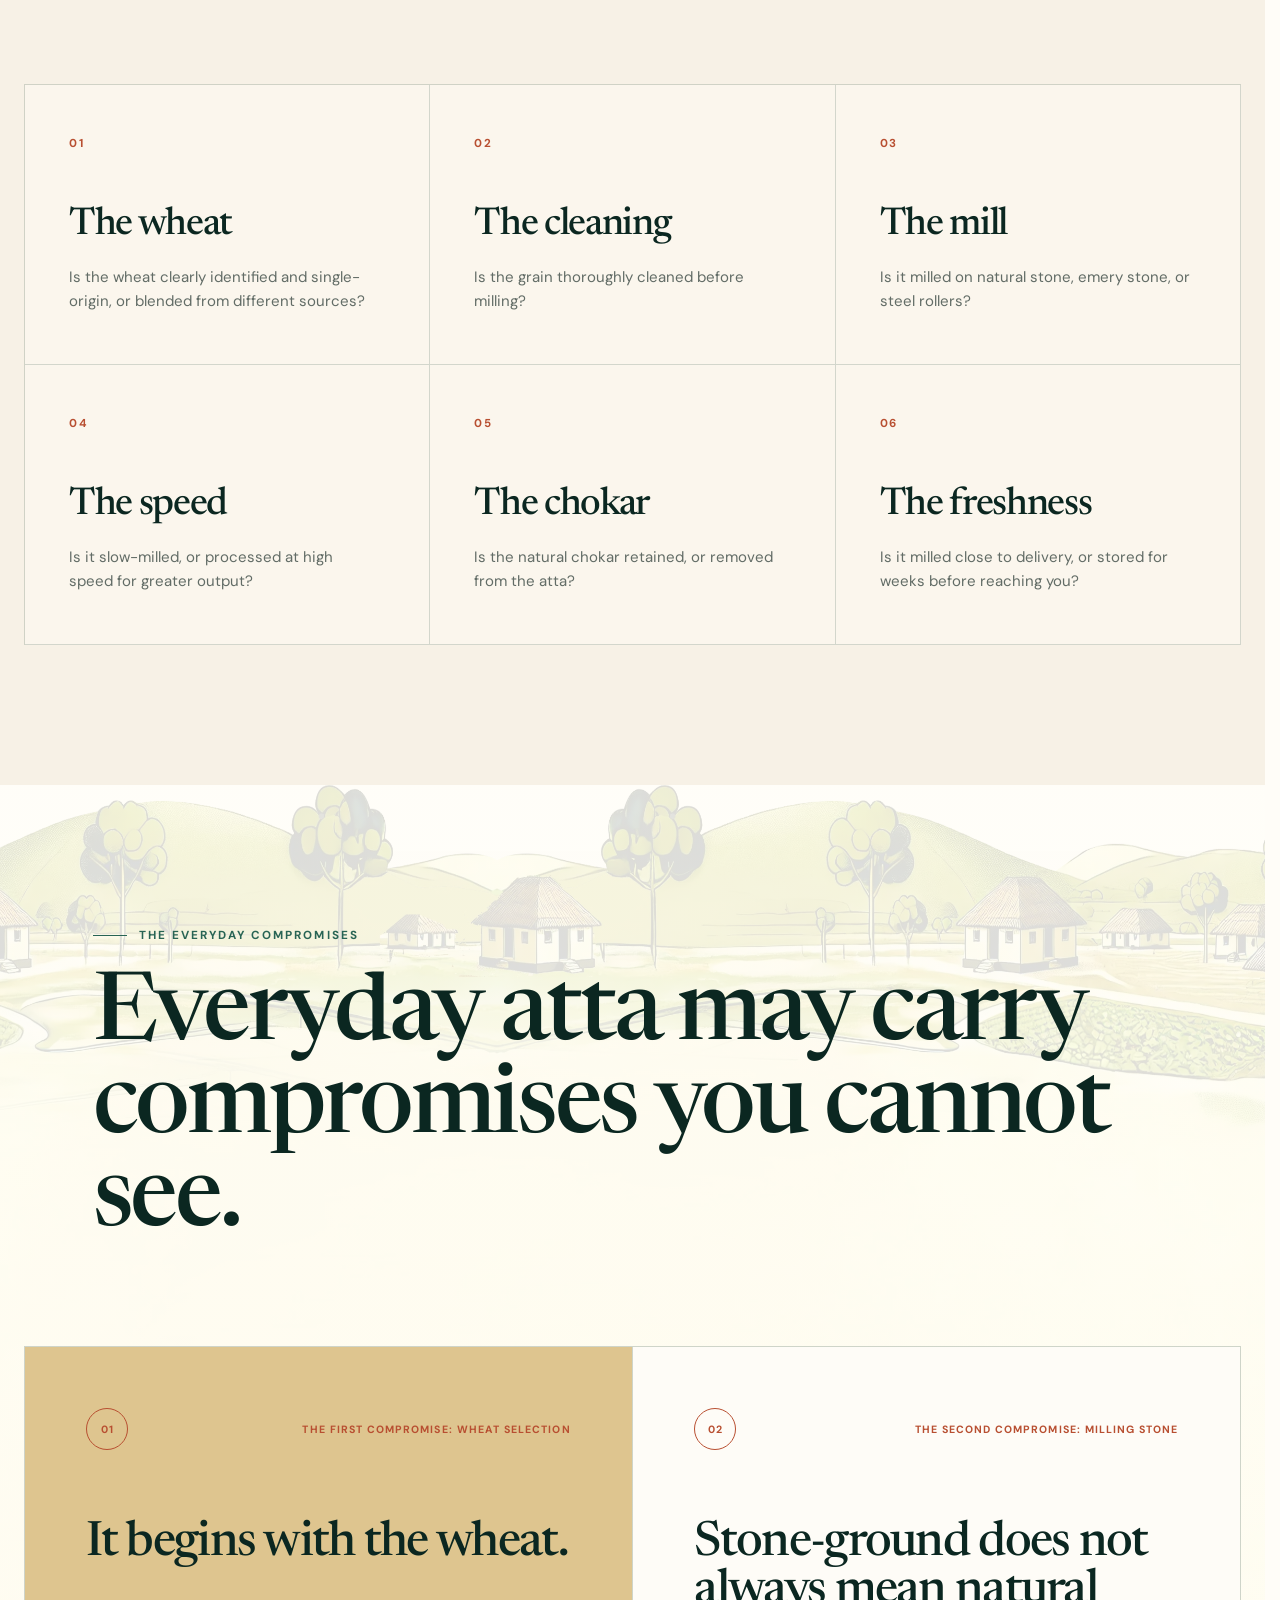
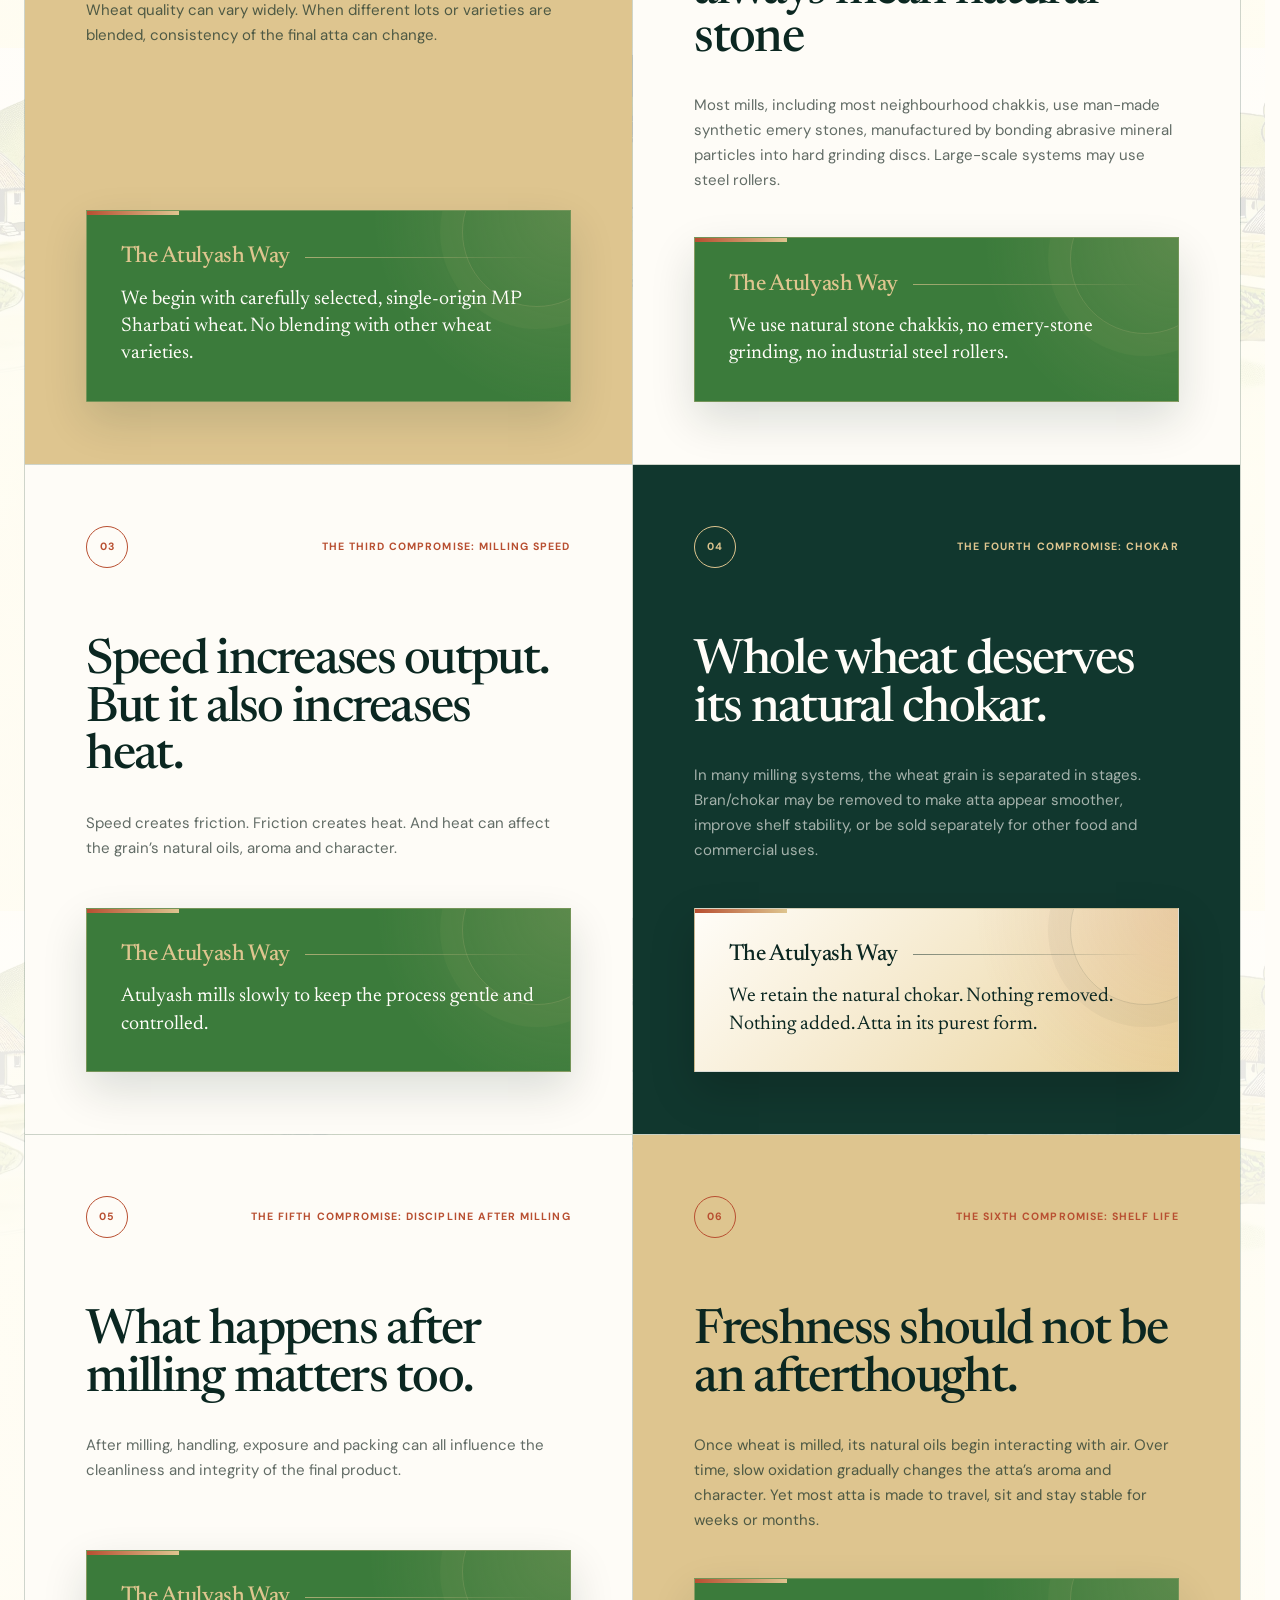
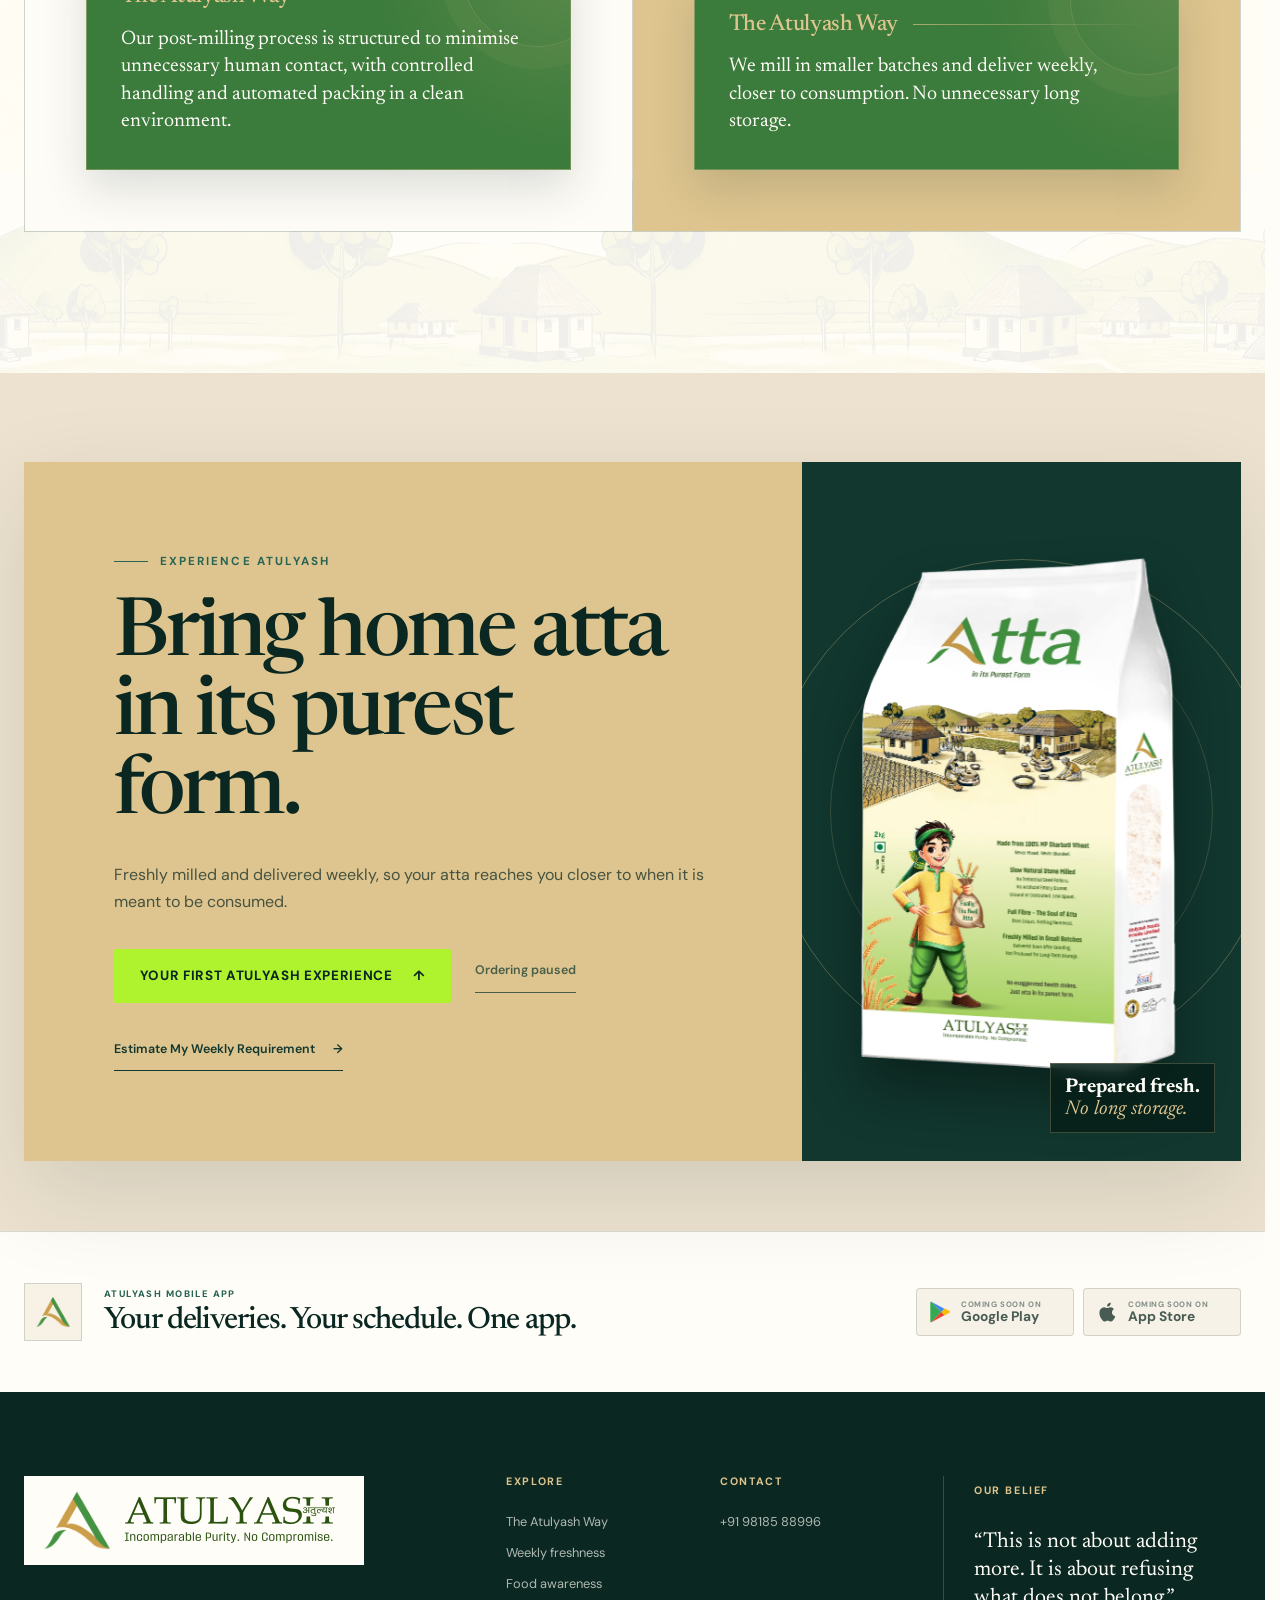
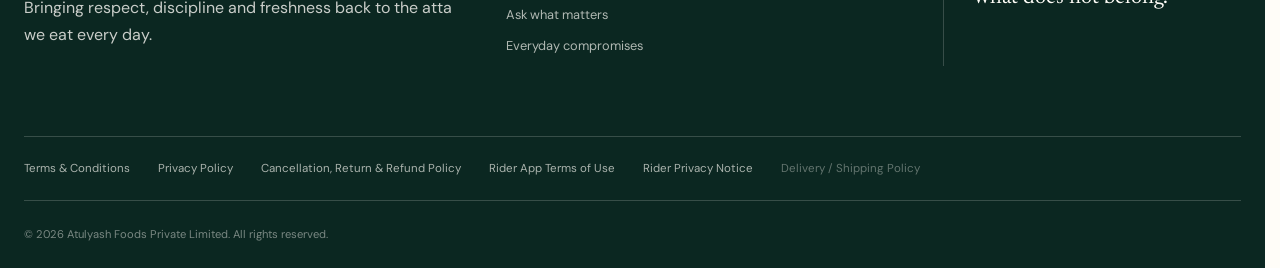
==== commit cdb1b059: "Improve mobile launch reservation experience" ====
--- a/index.html
+++ b/index.html
@@ -1,6 +1,9 @@
 <!doctype html>
 <html lang="en">
 <head>
+  <!-- Google Tag Manager -->
+  <script>(function(w,d,s,l,i){w[l]=w[l]||[];w[l].push({'gtm.start':new Date().getTime(),event:'gtm.js'});var f=d.getElementsByTagName(s)[0],j=d.createElement(s),dl=l!='dataLayer'?'&l='+l:'';j.async=true;j.src='https://www.googletagmanager.com/gtm.js?id='+i+dl;f.parentNode.insertBefore(j,f);})(window,document,'script','dataLayer','GTM-K2S575QK');</script>
+  <!-- End Google Tag Manager -->
   <meta charset="utf-8">
   <meta name="viewport" content="width=device-width, initial-scale=1">
   <meta name="description" content="Shop Atulyash whole wheat atta in fresh-batch quantities — carefully selected MP Sharbati wheat, slow natural-stone milling and weekly plans.">
@@ -29,6 +32,9 @@
   <link rel="stylesheet" href="client-design.css?v=20260926-1">
 </head>
 <body data-commerce-page="storefront">
+  <!-- Google Tag Manager (noscript) -->
+  <noscript><iframe src="https://www.googletagmanager.com/ns.html?id=GTM-K2S575QK" height="0" width="0" style="display:none;visibility:hidden"></iframe></noscript>
+  <!-- End Google Tag Manager (noscript) -->
   <a class="skip-link" href="#main-content">Skip to content</a>
 
   <div class="checkout-handoff" id="checkoutHandoff" role="status" aria-live="polite" aria-atomic="true" hidden>
--- a/client-design.css
+++ b/client-design.css
@@ -2611,24 +2611,84 @@
 }
 
 @media (max-width: 700px) {
-  .launch-banner-inner { padding-block: 38px 34px; }
-  .launch-banner-eyebrow { display: grid; justify-items: center; font-size: 0.64rem; }
-  .launch-banner h2 { font-size: clamp(2.55rem, 12.5vw, 4.2rem); }
-  .launch-banner-dashboard { grid-template-columns: 1fr; gap: 12px; margin-top: 28px; }
-  .launch-banner-reserve { order: 0; padding: 0 0 4px; }
-  .launch-banner-dates { order: 1; }
-  .launch-banner-service { order: 2; }
-  .launch-banner-counter-card { order: 3; }
-  .launch-banner-cta { min-height: 62px; }
+  .launch-banner-inner { padding-block: 28px 24px; }
+  .launch-banner-eyebrow {
+    display: grid;
+    justify-items: center;
+    margin-bottom: 9px;
+    font-size: 0.59rem;
+    letter-spacing: 0.12em;
+  }
+  .launch-banner h2 {
+    font-size: clamp(2rem, 9.4vw, 3.25rem);
+    line-height: 0.98;
+  }
+  .launch-banner h2 span { display: block; }
+  .launch-banner-divider { height: 12px; margin-top: 10px; }
+  .launch-banner-dashboard {
+    grid-template-columns: repeat(2, minmax(0, 1fr));
+    gap: 10px;
+    margin-top: 18px;
+  }
+  .launch-banner-reserve { grid-column: 1 / -1; order: 0; padding: 0; }
+  .launch-banner-service,
+  .launch-banner-counter-card { order: 1; }
+  .launch-banner-dates { grid-column: 1 / -1; order: 2; }
+  .launch-banner-cta {
+    min-height: 56px;
+    padding-inline: 18px 14px;
+    font-size: 1rem;
+  }
+  .launch-banner-panel-title {
+    min-height: 36px;
+    gap: 6px;
+    padding: 8px 7px;
+    font-size: 0.56rem;
+    letter-spacing: 0.1em;
+  }
+  .launch-banner-panel-title svg { width: 15px; height: 15px; flex-basis: 15px; }
   .launch-banner-service-body,
-  .launch-banner-counter-body { min-height: 104px; }
-  .launch-banner-assurance { display: grid; justify-content: start; margin-inline: auto; width: max-content; max-width: 100%; }
+  .launch-banner-counter-body {
+    min-height: 90px;
+    padding: 11px 7px;
+  }
+  .launch-banner-service-body strong { font-size: 0.94rem; }
+  .launch-banner-service-body small,
+  .launch-banner-counter-body small { font-size: 0.55rem; }
+  .launch-banner-counter-body strong {
+    padding-inline: 7px;
+    font-size: clamp(1.35rem, 7vw, 1.9rem);
+    letter-spacing: 0.06em;
+  }
+  .launch-banner-counter-body > span { font-size: 0.86rem; }
+  .launch-banner-assurance { display: none; }
 }
 
 @media (max-width: 430px) {
-  .launch-banner-timeline { grid-template-columns: 1fr; gap: 18px; }
-  .launch-banner-timeline::before { display: none; }
-  .launch-banner-milestone { align-items: center; }
+  .launch-banner-timeline {
+    min-height: 0;
+    grid-template-columns: repeat(3, minmax(0, 1fr));
+    gap: 4px;
+    padding: 12px 7px 11px;
+  }
+  .launch-banner-timeline::before {
+    display: block;
+    top: 27px;
+    left: 28px;
+    right: 28px;
+    height: 1px;
+  }
+  .launch-banner-milestone {
+    align-items: center;
+    gap: 5px;
+  }
+  .launch-banner-milestone-icon { width: 28px; height: 28px; }
+  .launch-banner-milestone-icon svg { width: 14px; height: 14px; }
+  .launch-banner-milestone strong {
+    font-size: 0.56rem;
+    line-height: 1.18;
+  }
+  .launch-banner-milestone small { display: none; }
   .launch-banner-live { justify-content: center; }
 }
 
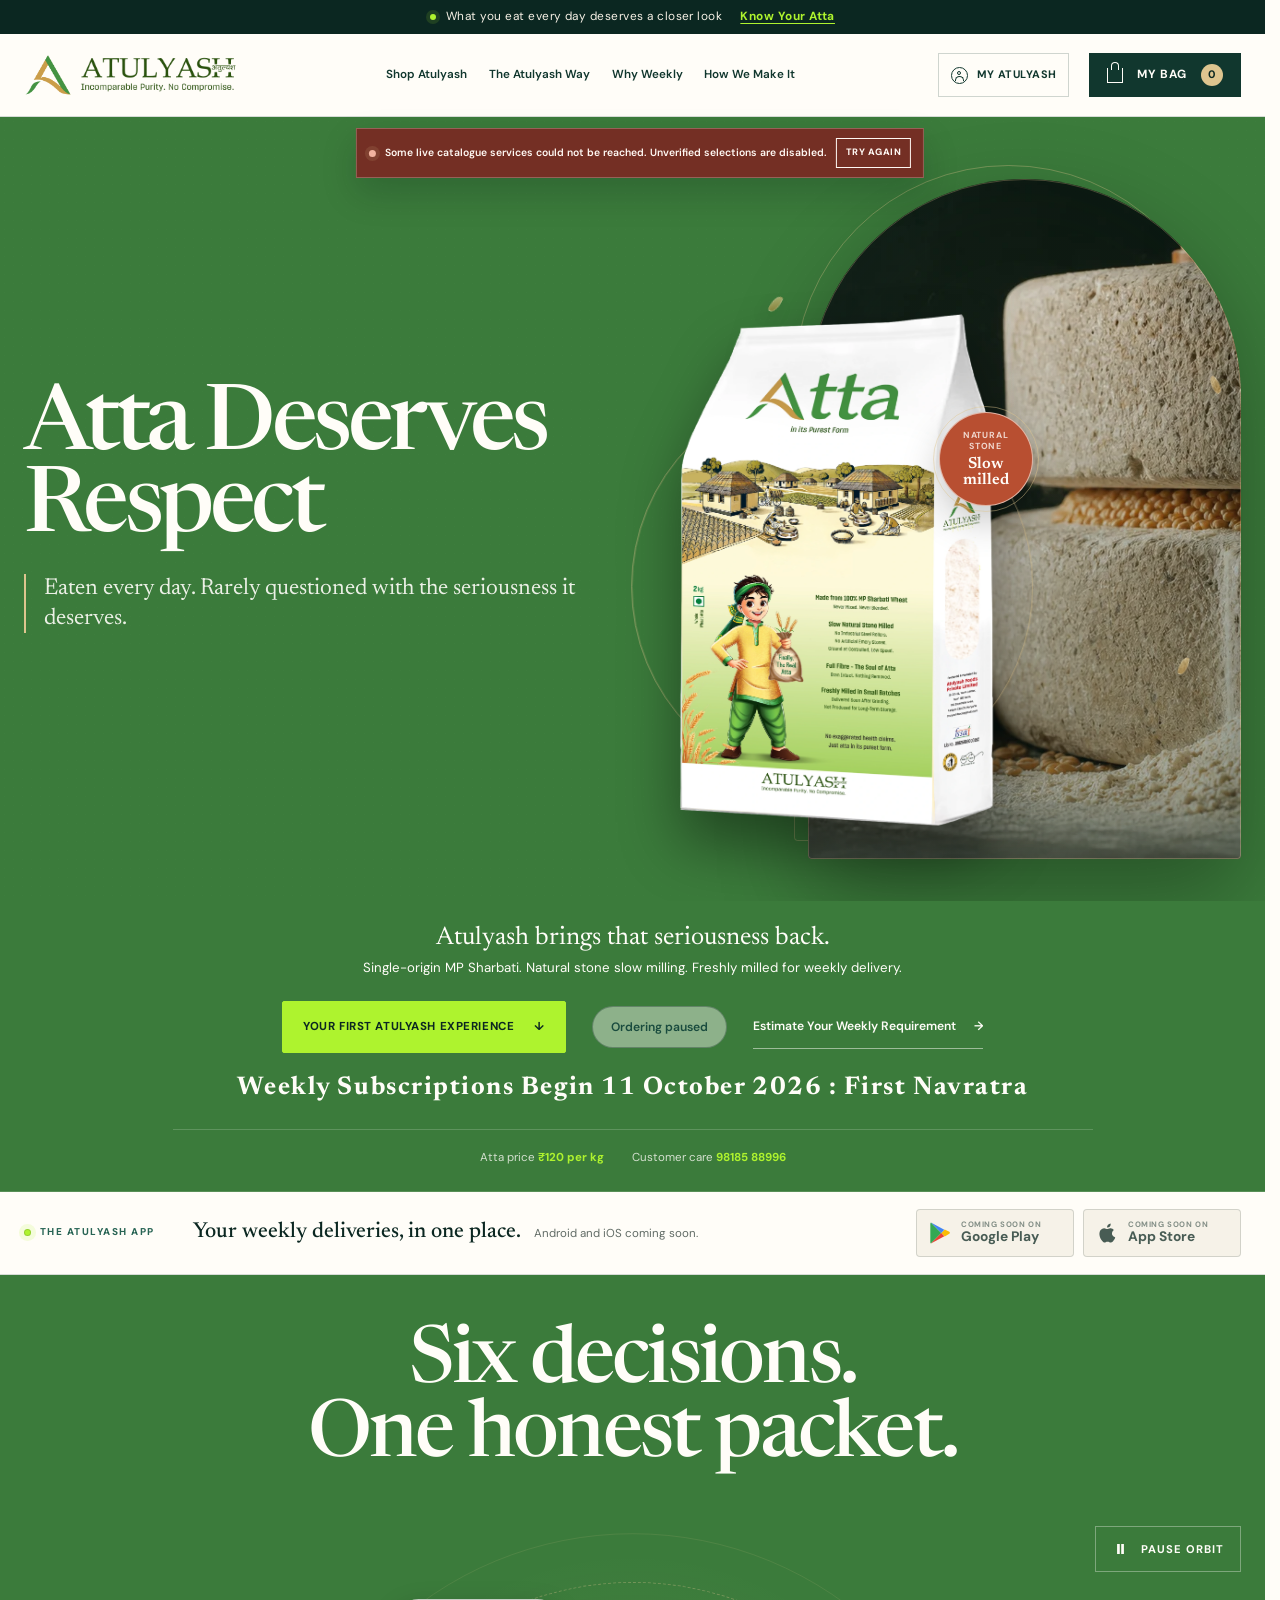
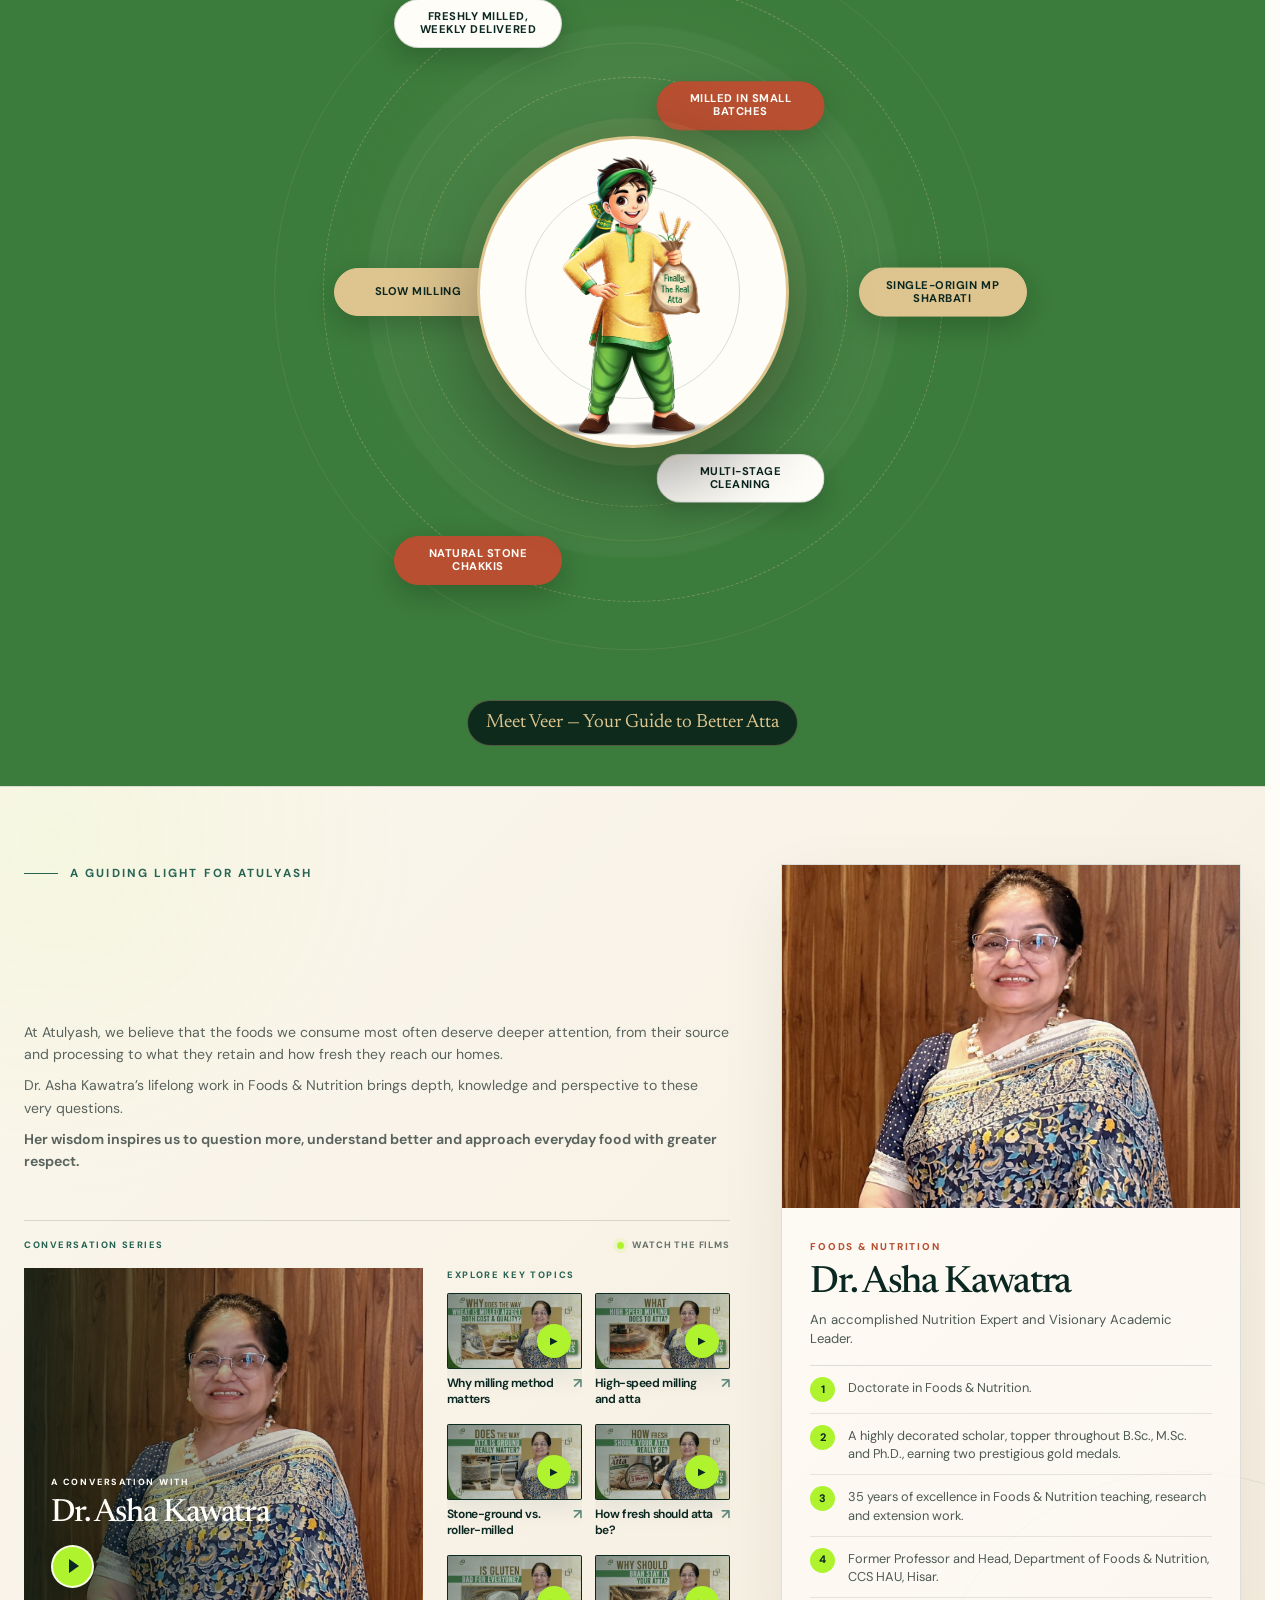
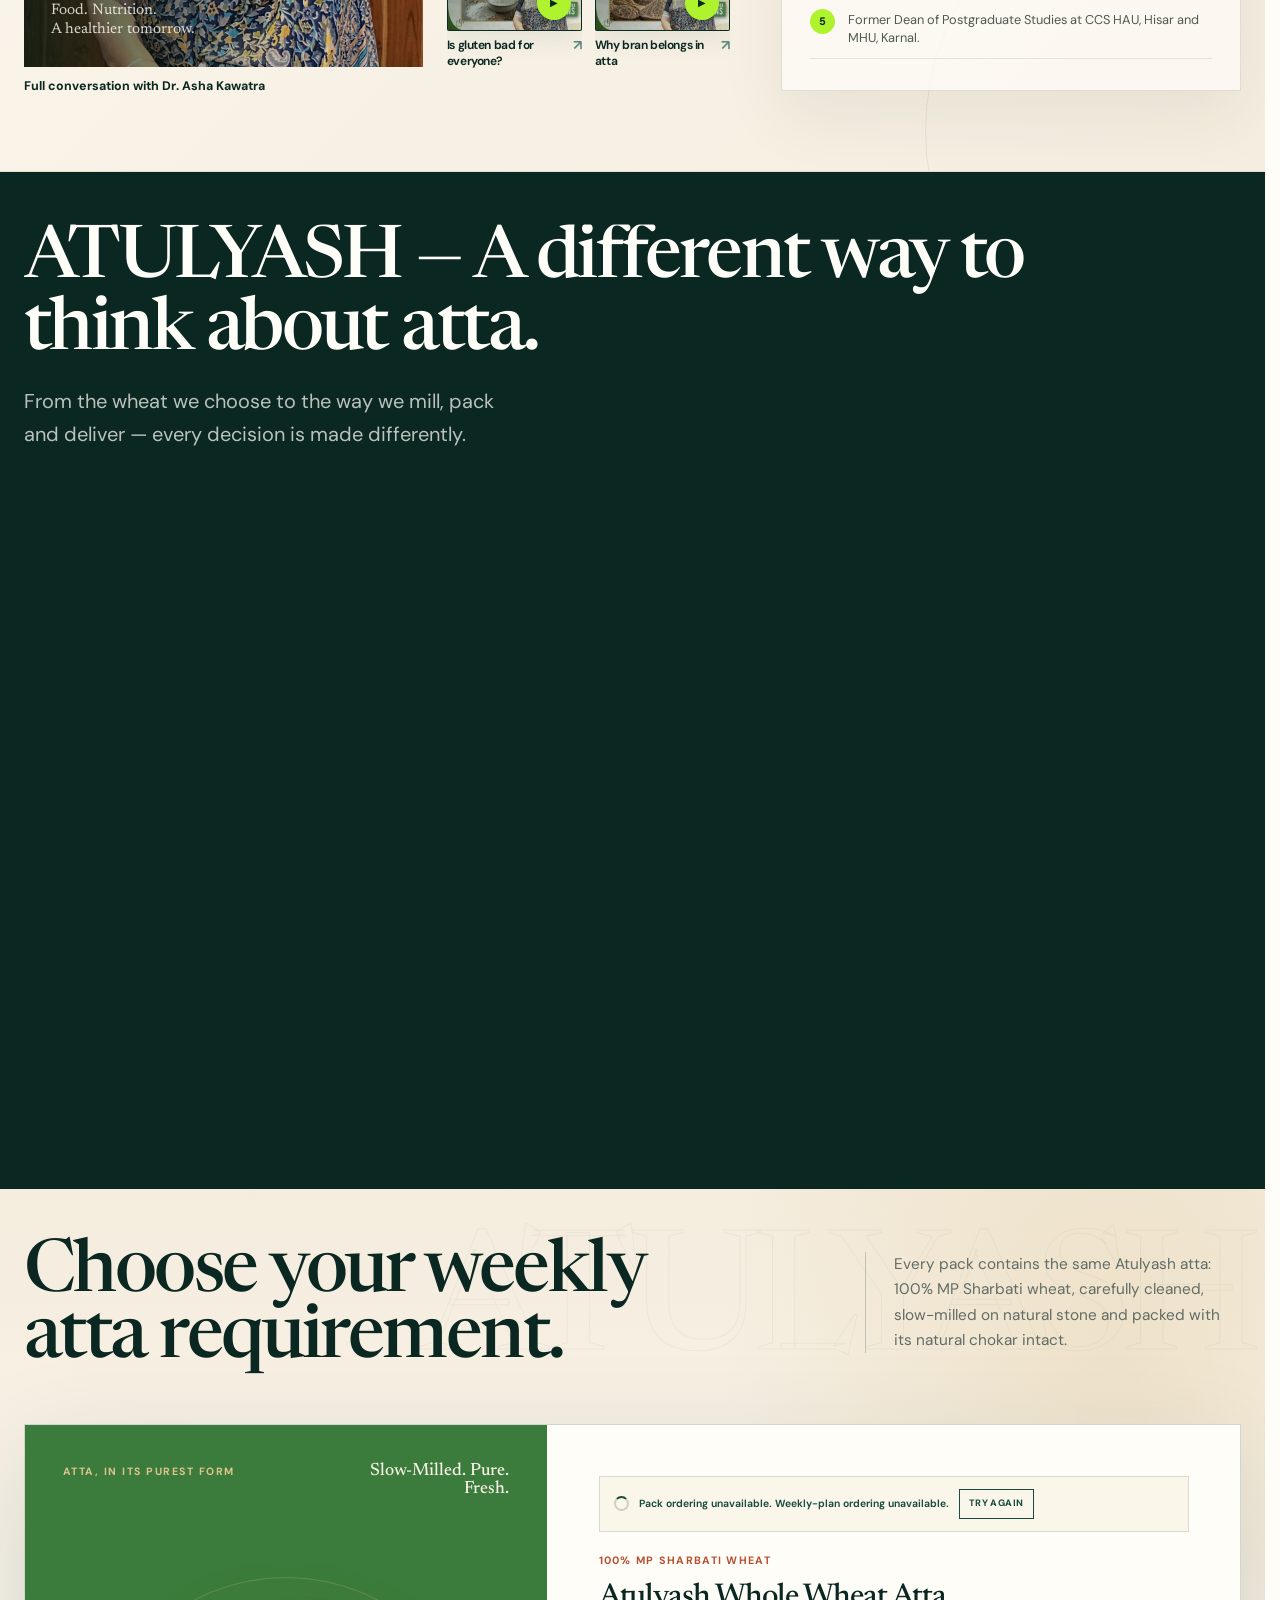
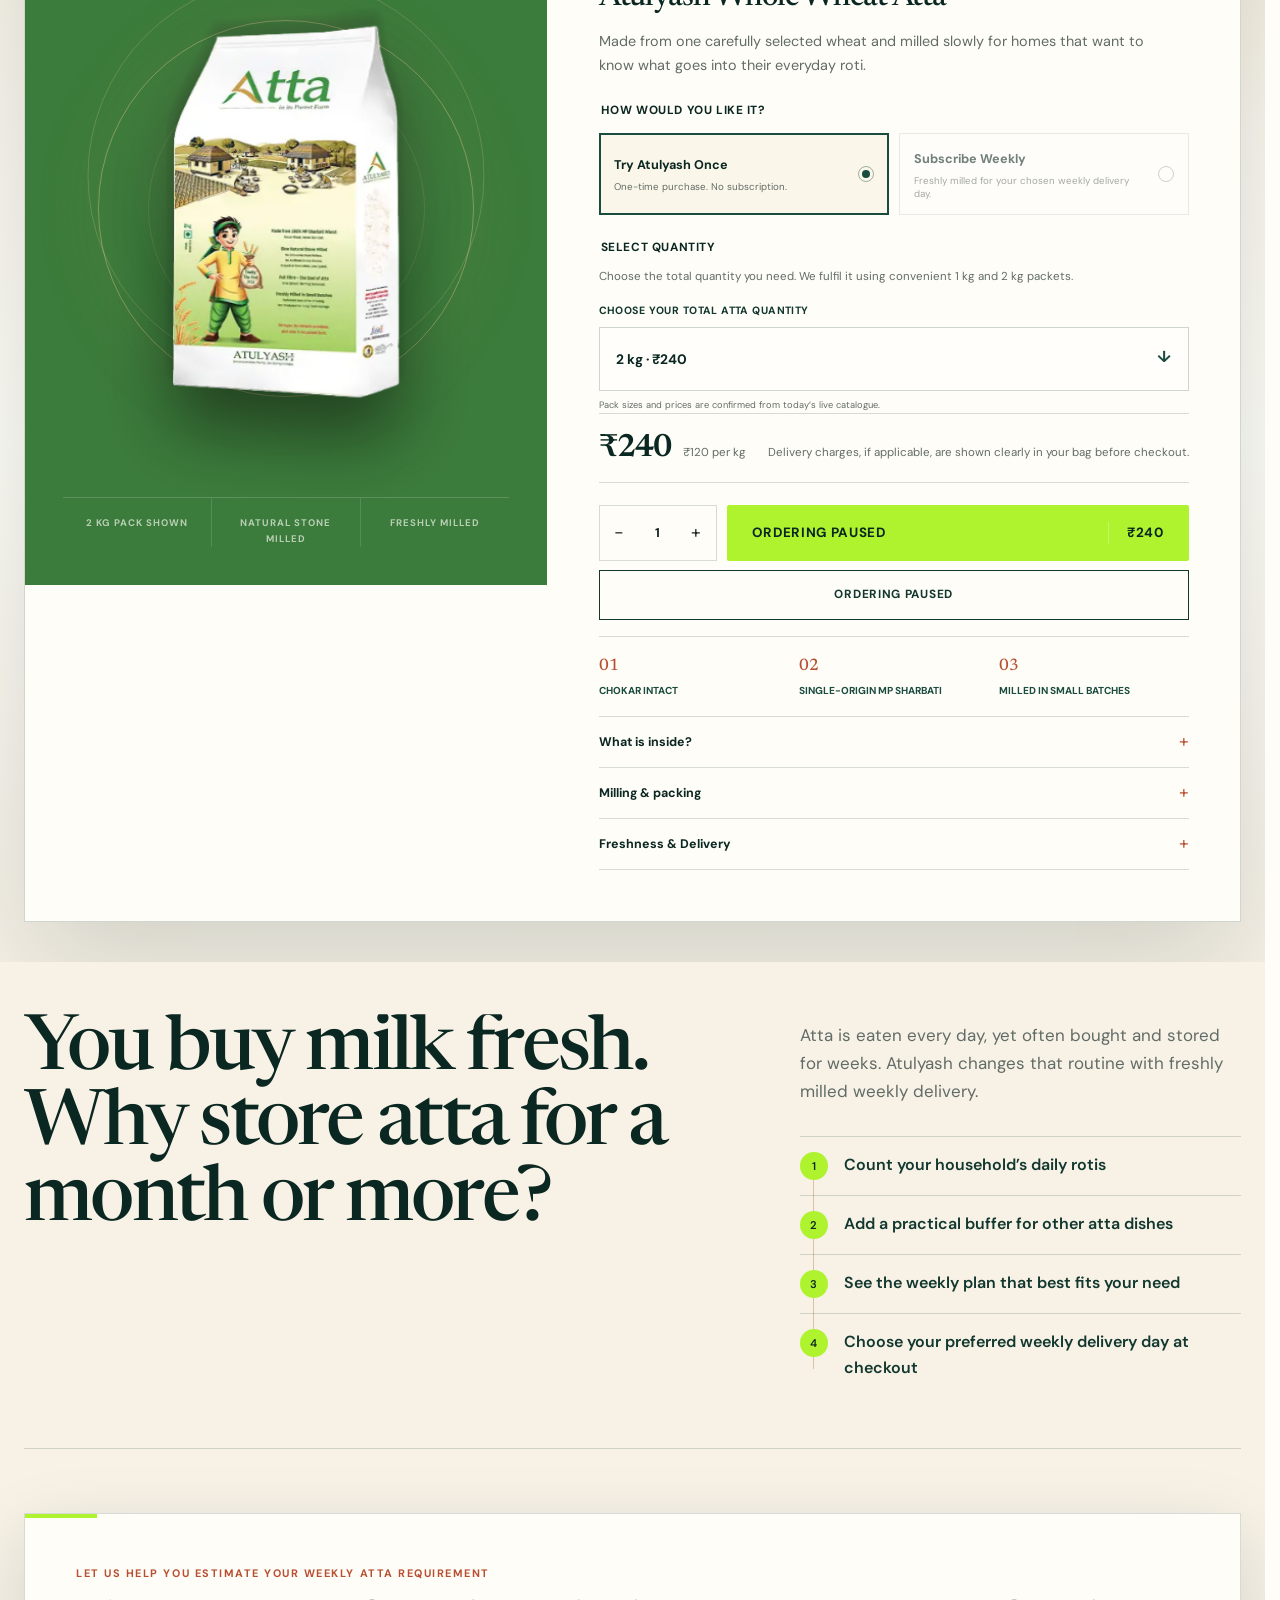
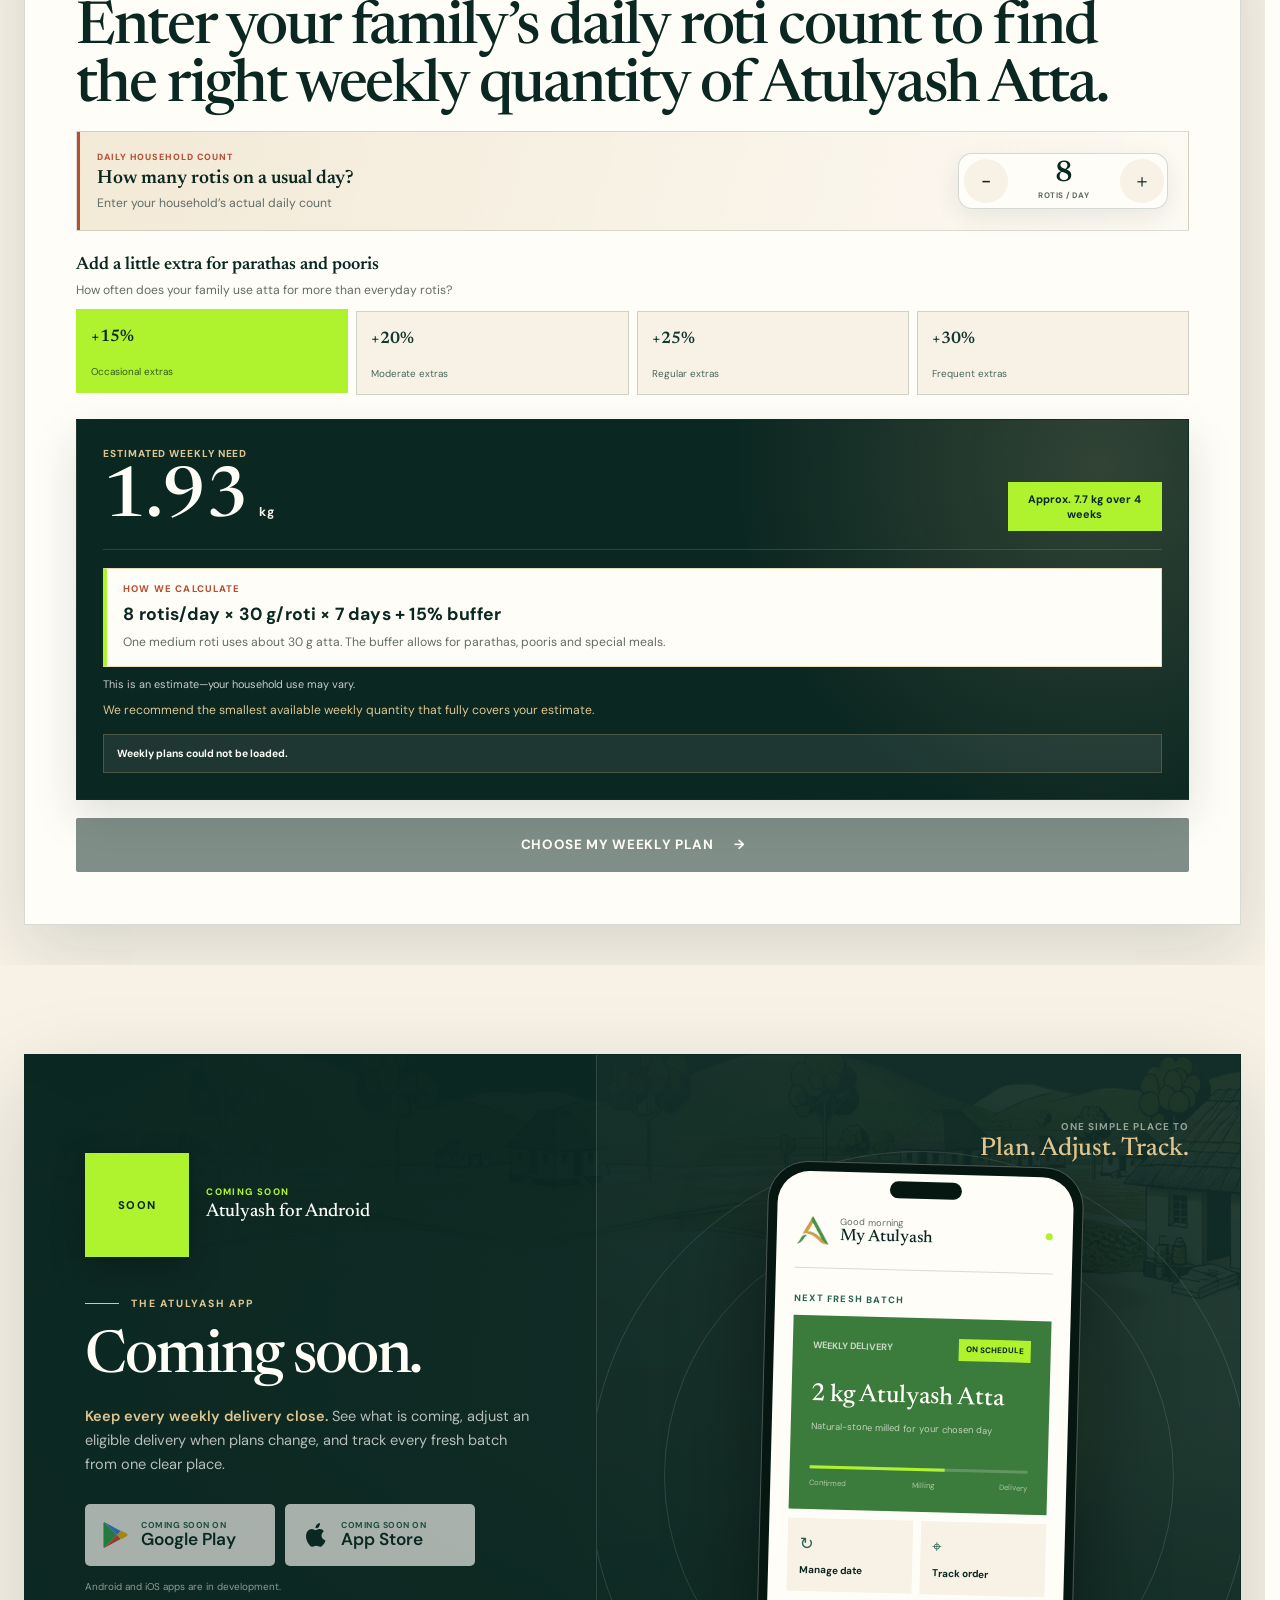
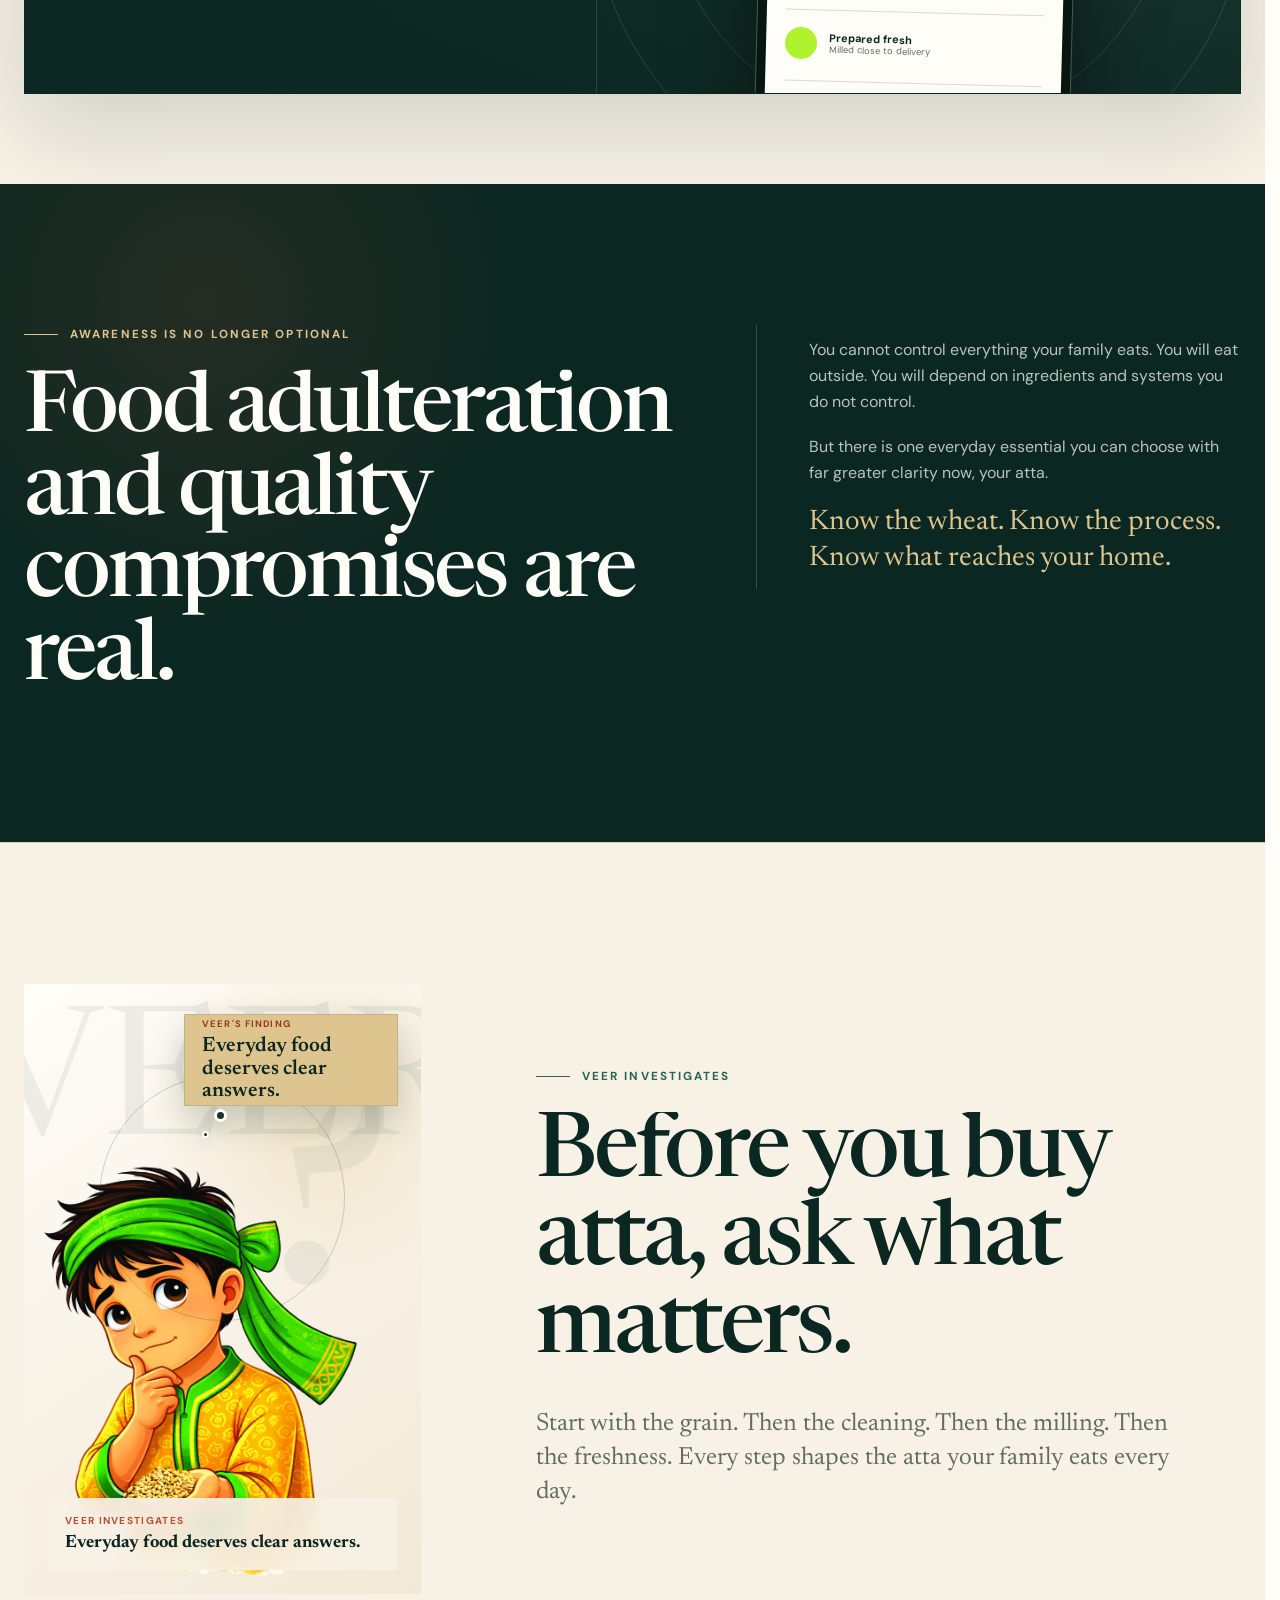
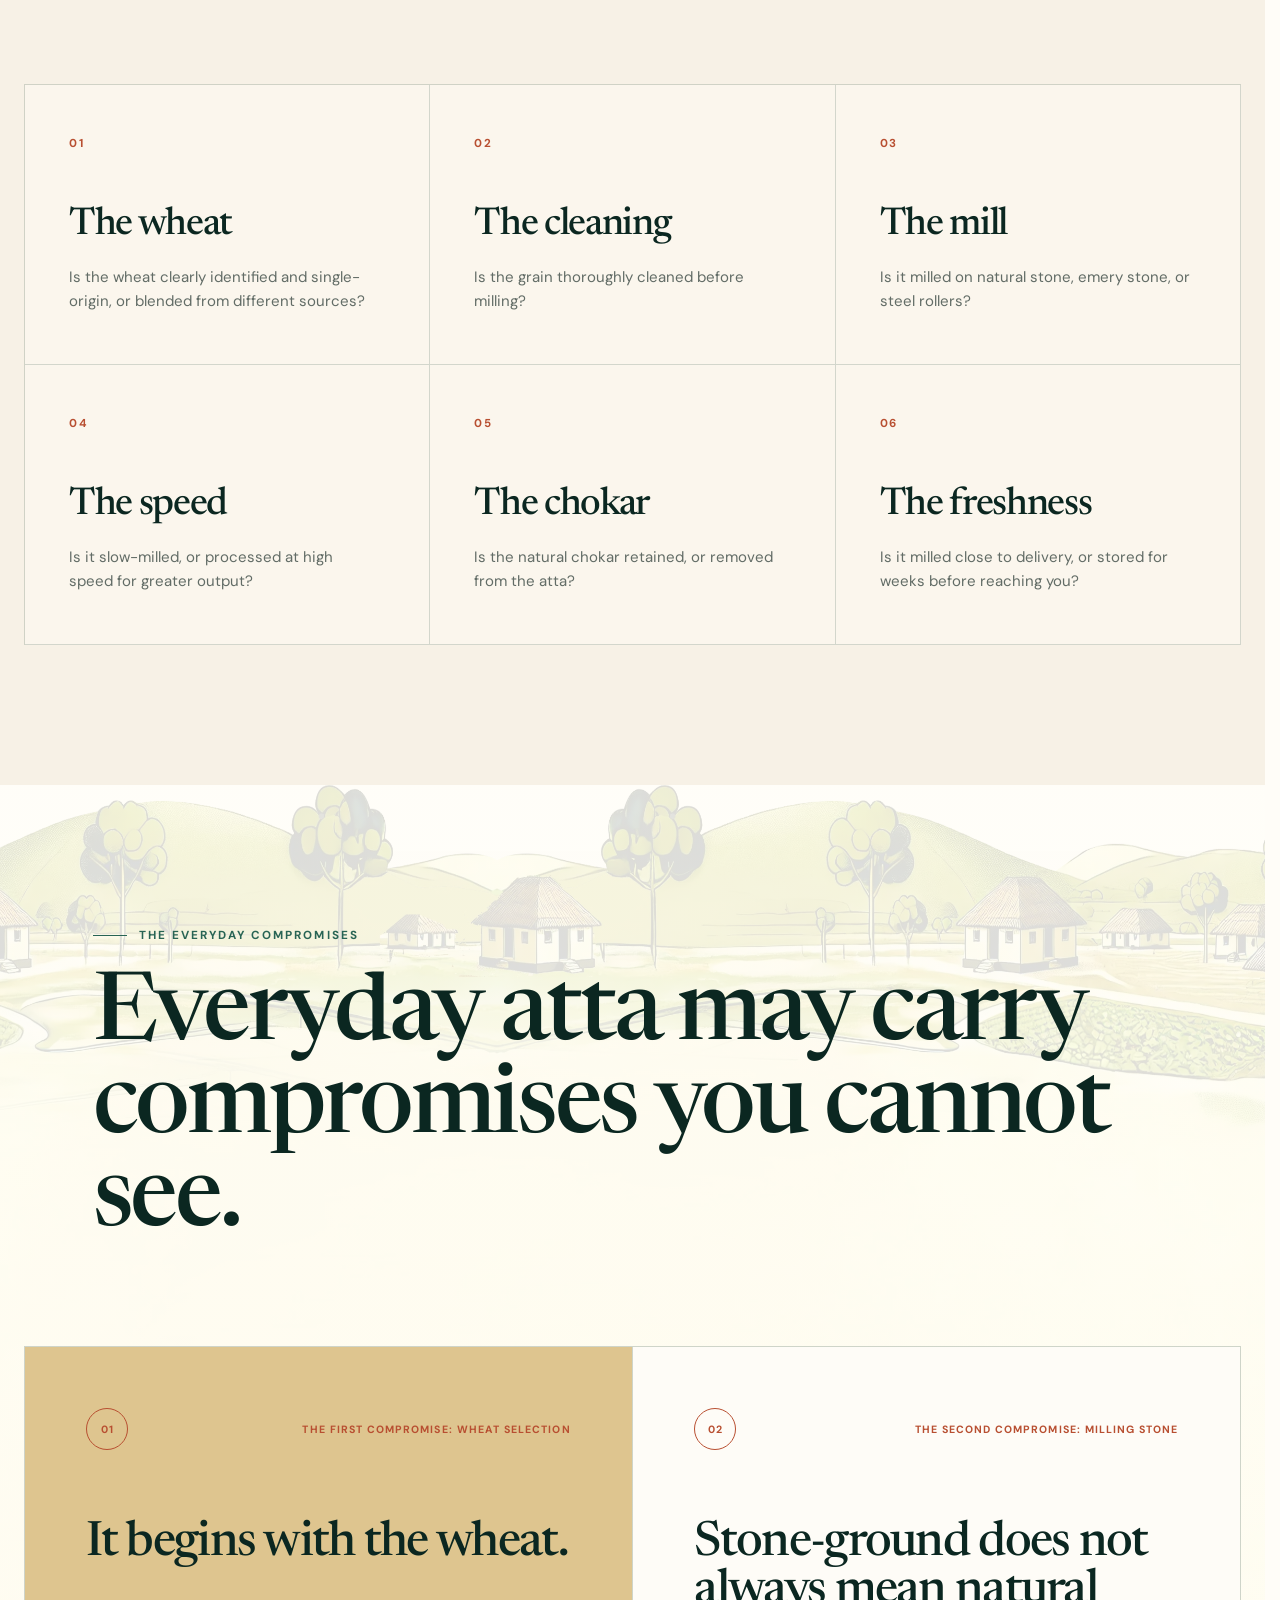
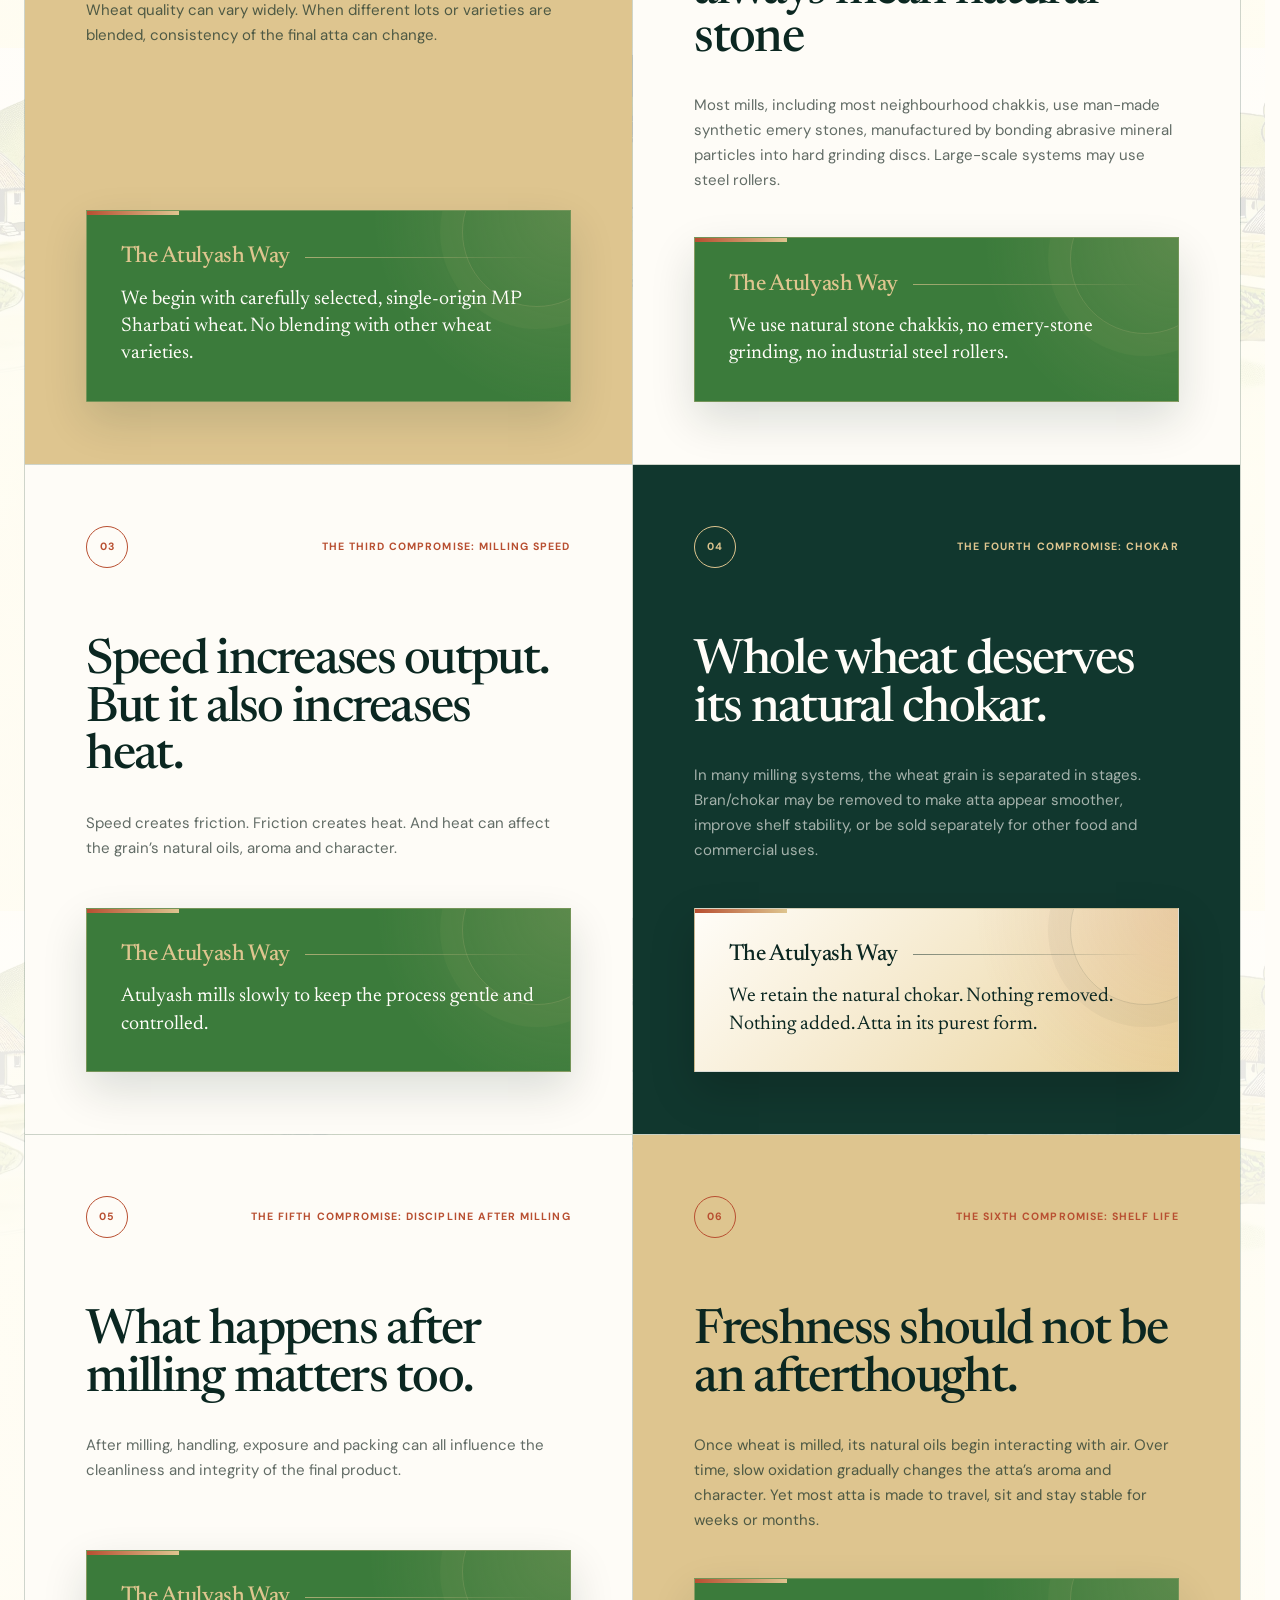
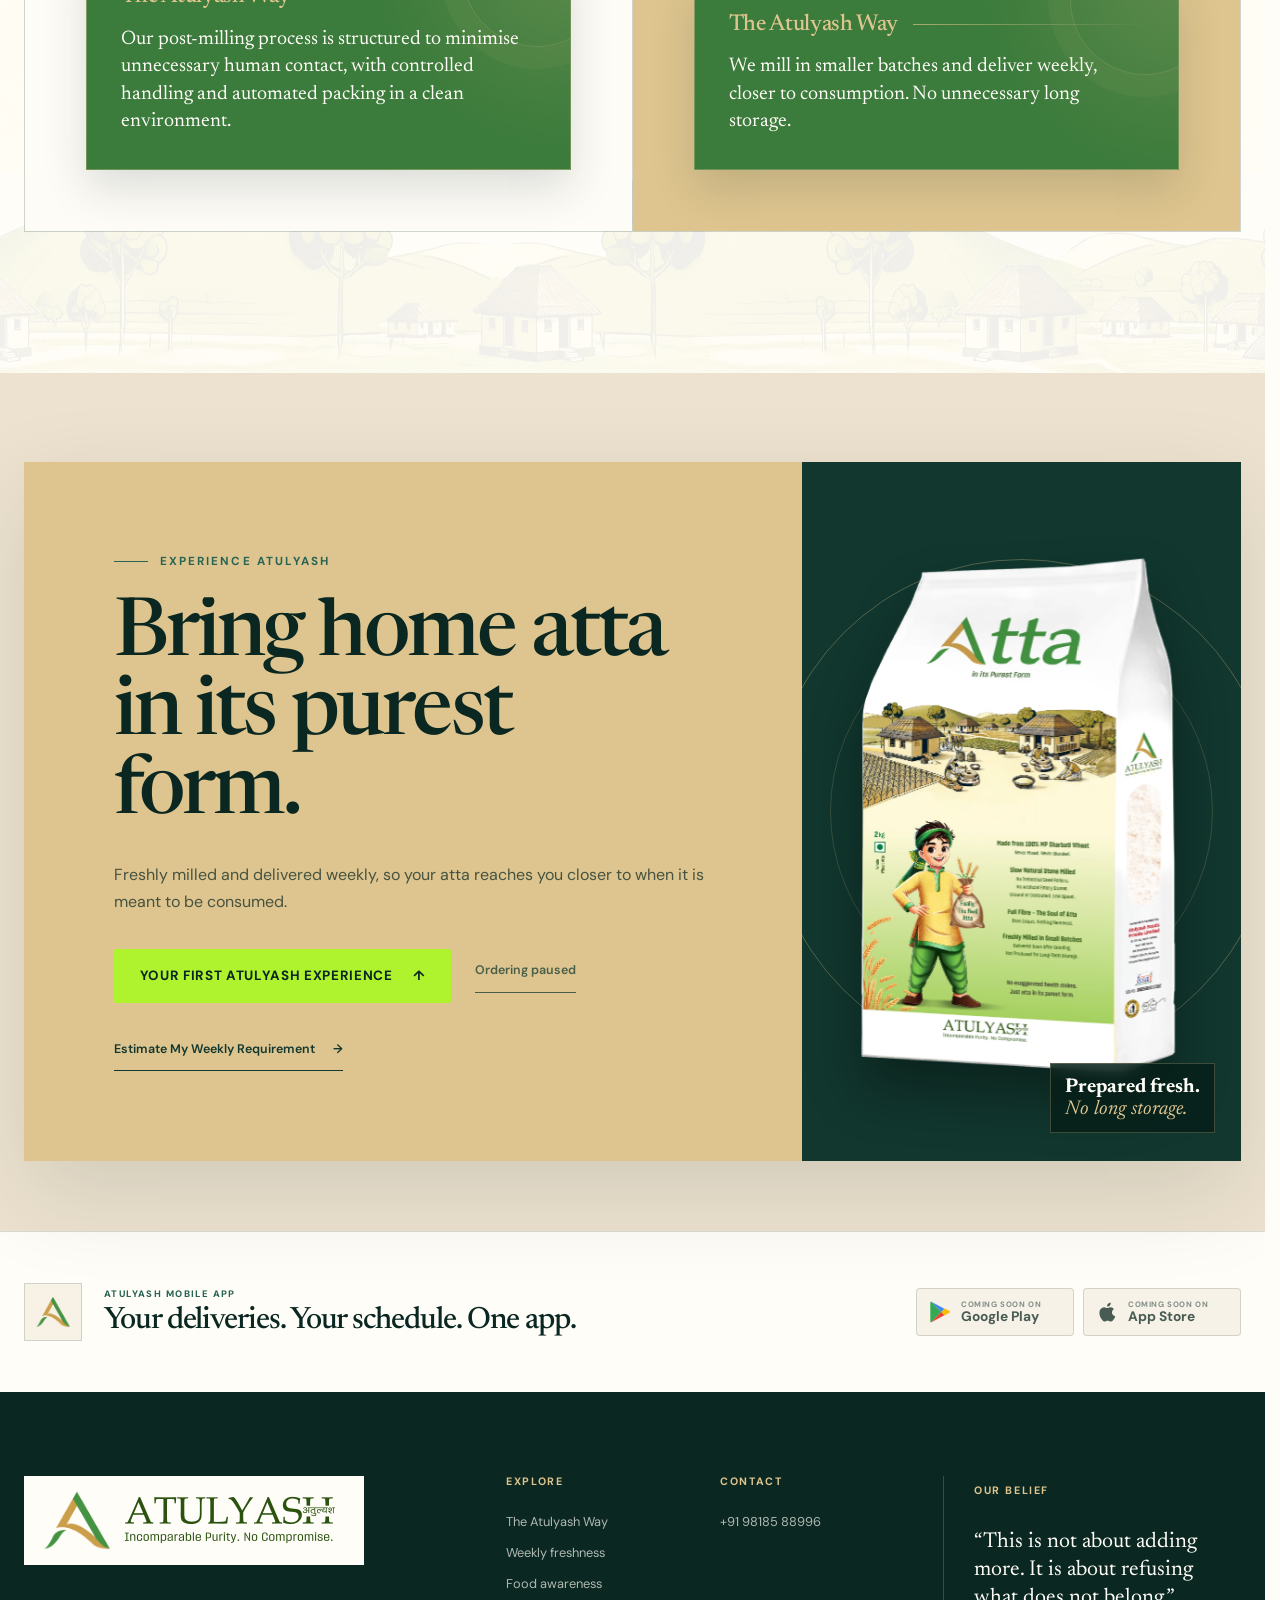
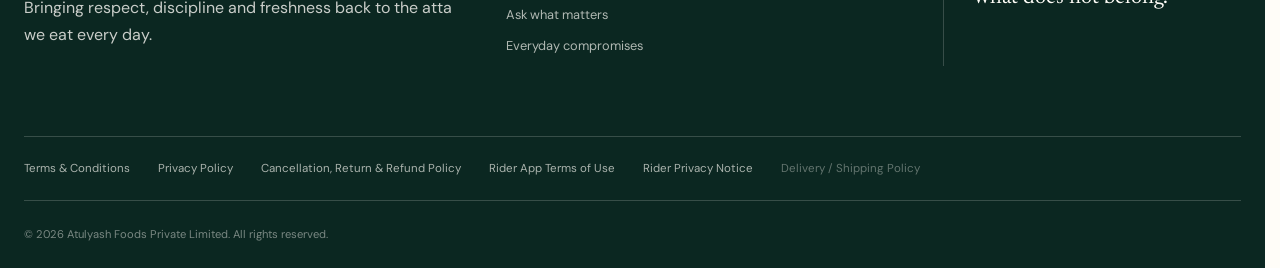
==== commit c51136d0: "Refine launch banner typography" ====
--- a/index.html
+++ b/index.html
@@ -167,7 +167,7 @@
           <div class="launch-banner-eyebrow">
             <span>Your First Atulyash Experience</span>
           </div>
-          <h2><span>Complimentary 1 kg Atulyash Atta</span> for the first <strong id="launchBannerQuota">2,000</strong> orders</h2>
+          <h2><span>Complimentary 1 kg Atulyash Atta <small class="launch-banner-worth">(worth ₹120)</small></span> for the first <strong id="launchBannerQuota">2,000</strong> orders</h2>
           <span class="launch-banner-divider" aria-hidden="true"><i></i></span>
         </div>
 
--- a/client-design.css
+++ b/client-design.css
@@ -2310,7 +2310,7 @@
 .launch-banner h2 {
   margin: 0;
   color: #171a18;
-  font: 500 clamp(2.8rem, 4.65vw, 5rem)/0.94 var(--serif);
+  font: 500 clamp(2.8rem, 4.65vw, 5rem)/1.02 var(--serif);
   letter-spacing: -0.052em;
   text-wrap: balance;
 }
@@ -2318,6 +2318,15 @@
 .launch-banner h2 span {
   color: var(--launch-gold);
   font-weight: 600;
+}
+
+.launch-banner h2 .launch-banner-worth {
+  display: inline-block;
+  font-size: 0.5em;
+  font-weight: 600;
+  letter-spacing: -0.02em;
+  line-height: 1;
+  white-space: nowrap;
 }
 
 .launch-banner h2 #launchBannerQuota {
@@ -2621,7 +2630,7 @@
   }
   .launch-banner h2 {
     font-size: clamp(2rem, 9.4vw, 3.25rem);
-    line-height: 0.98;
+    line-height: 1.05;
   }
   .launch-banner h2 span { display: block; }
   .launch-banner-divider { height: 12px; margin-top: 10px; }
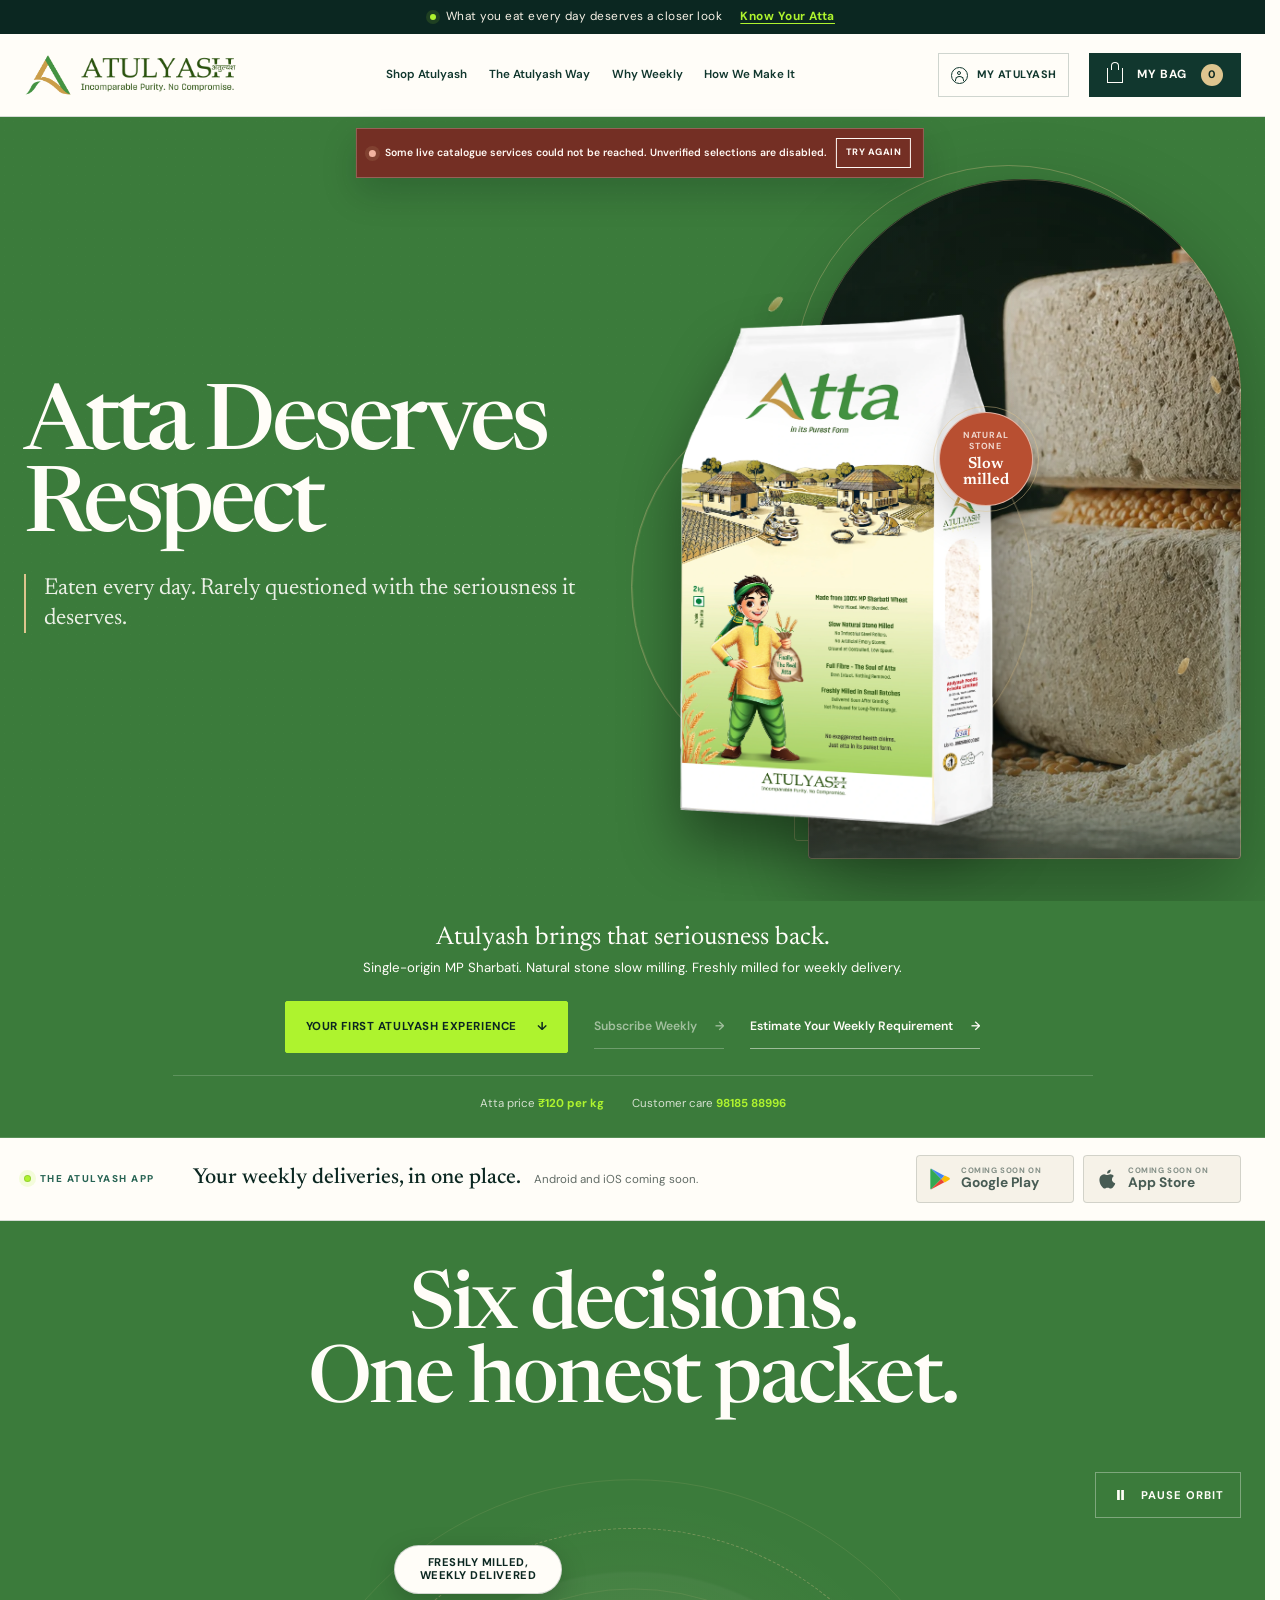
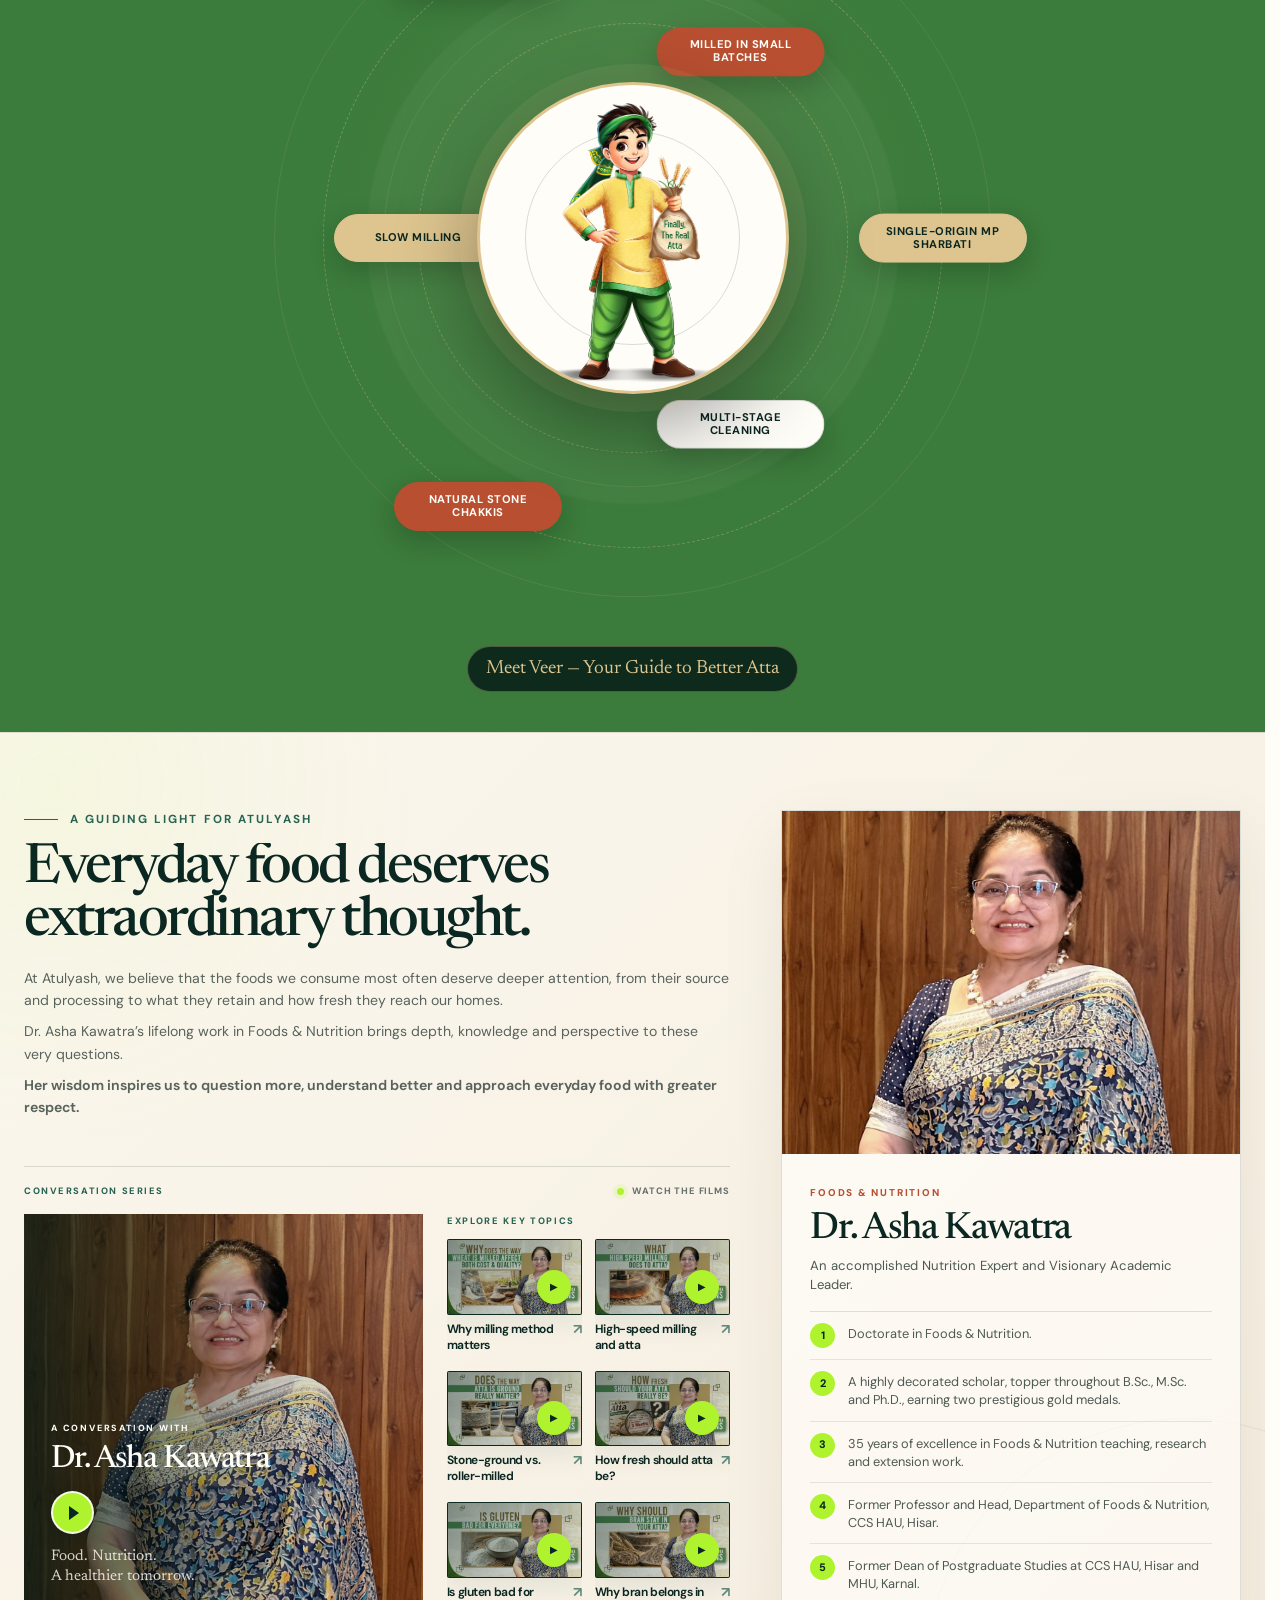
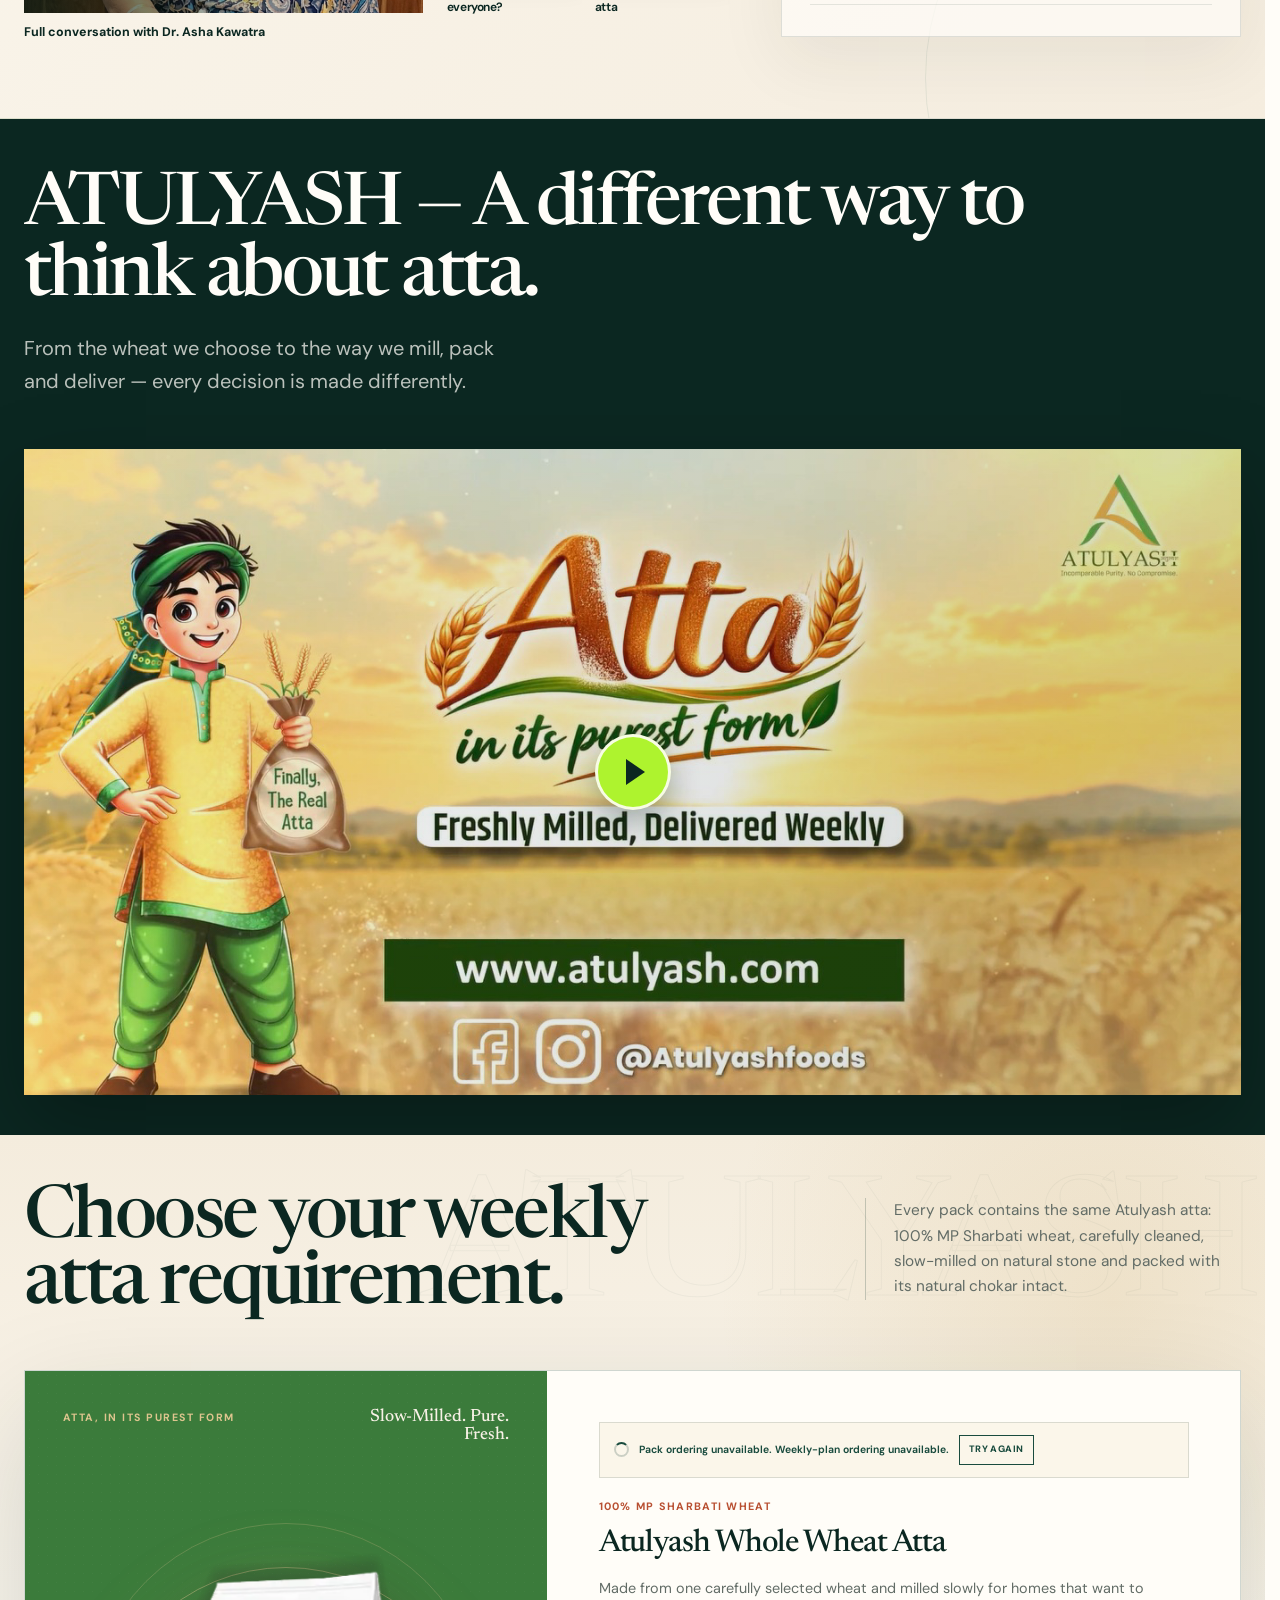
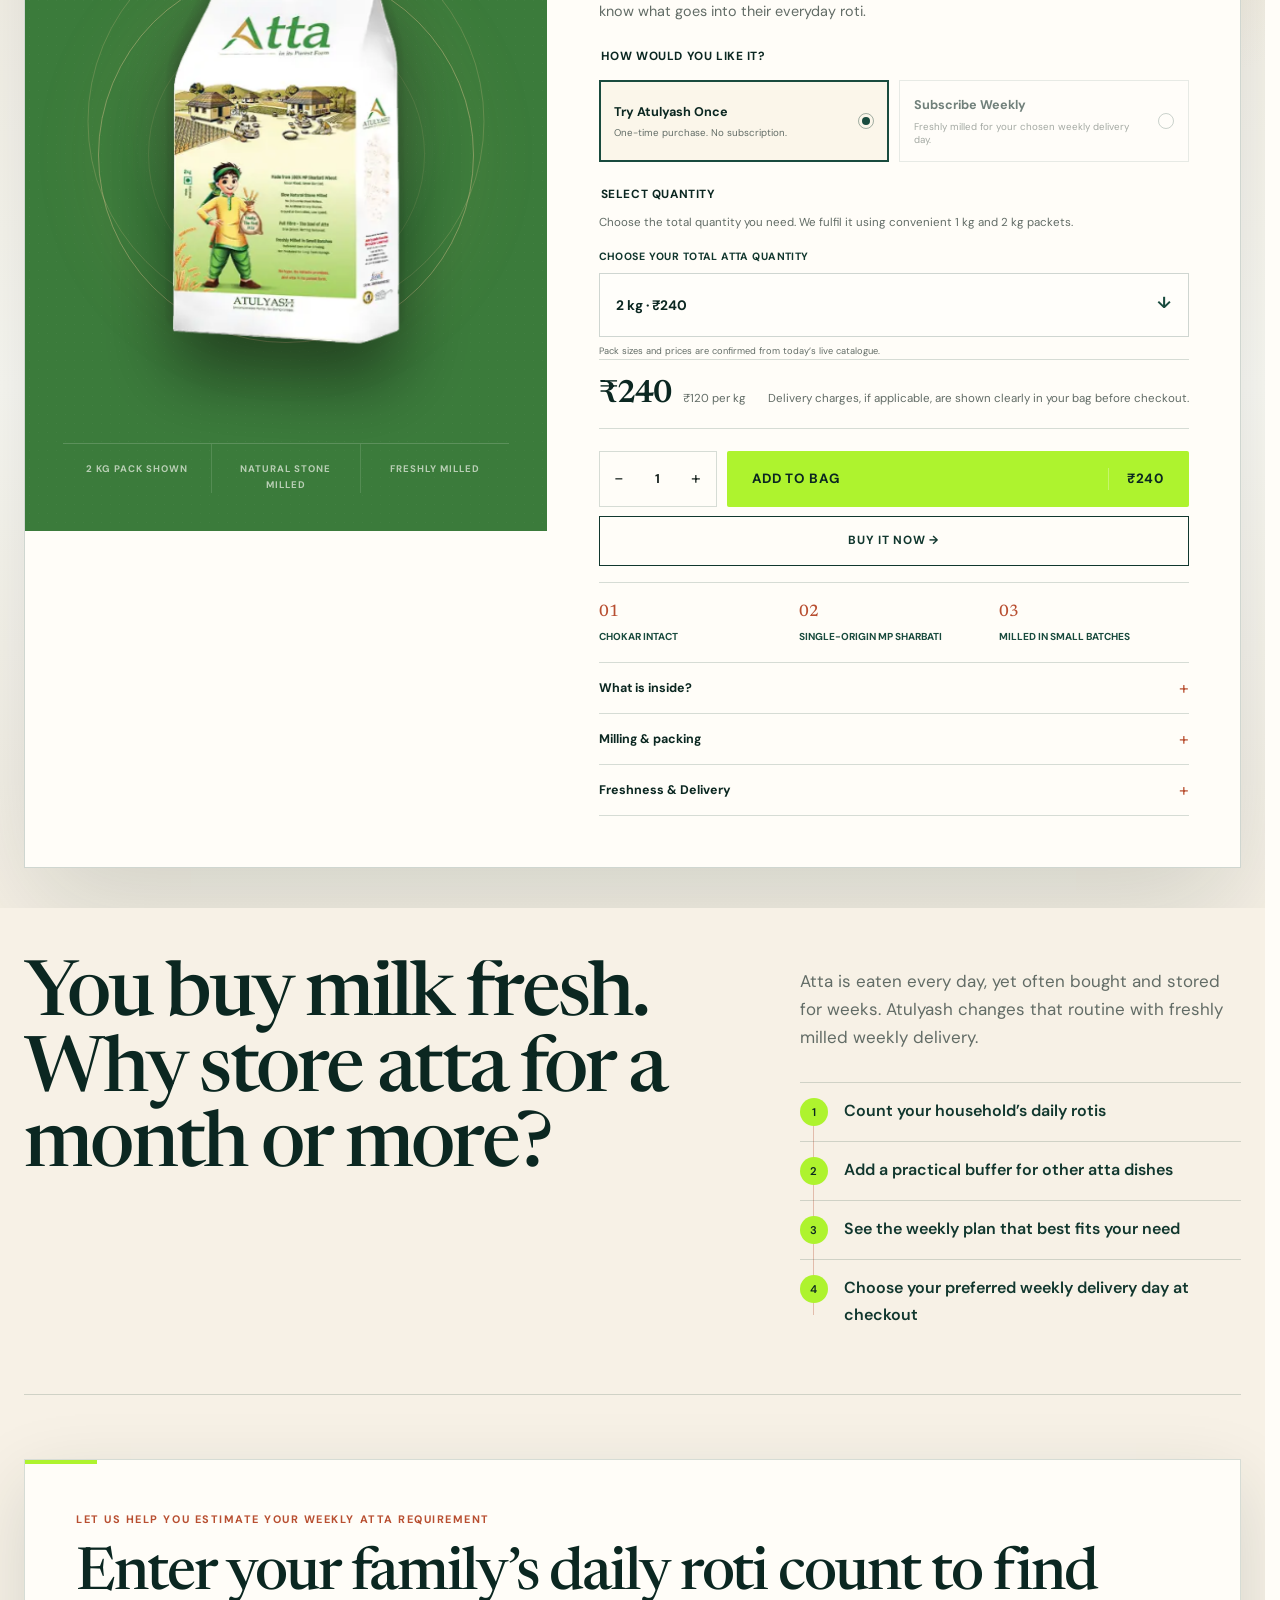
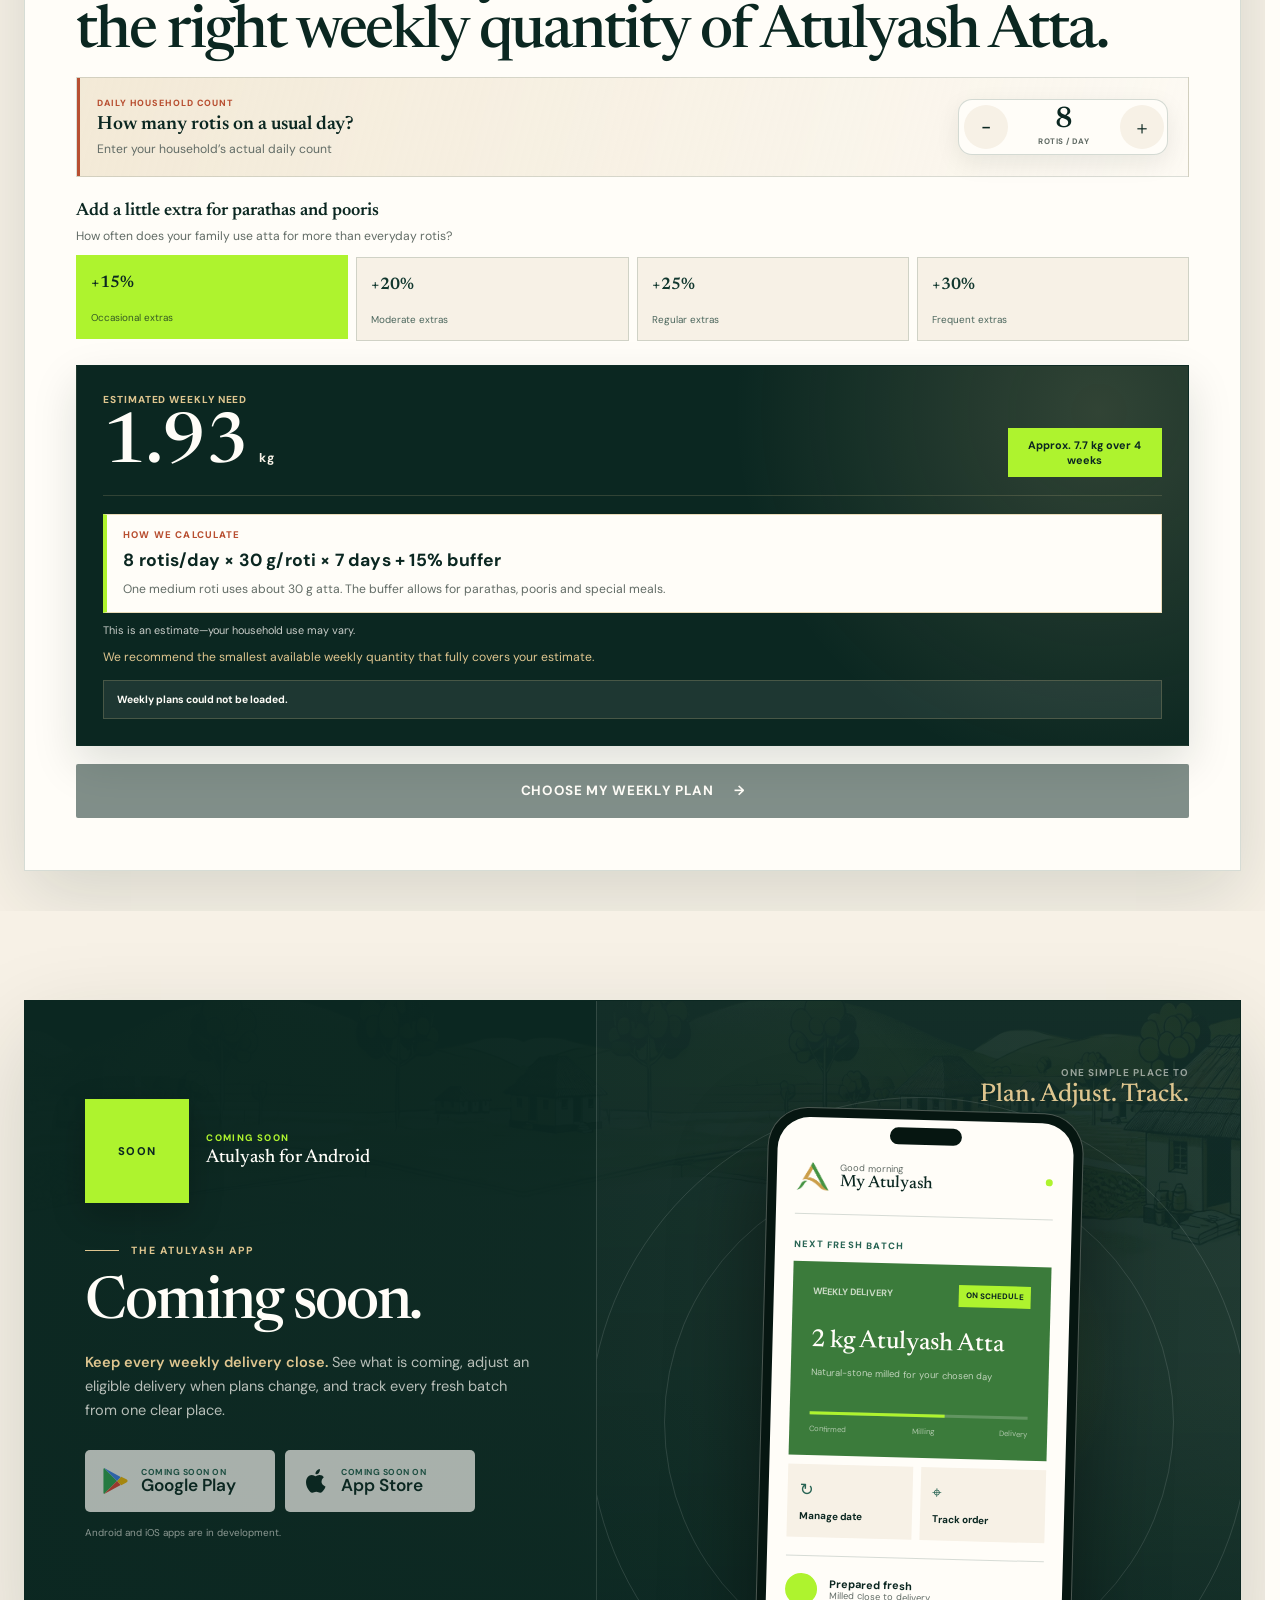
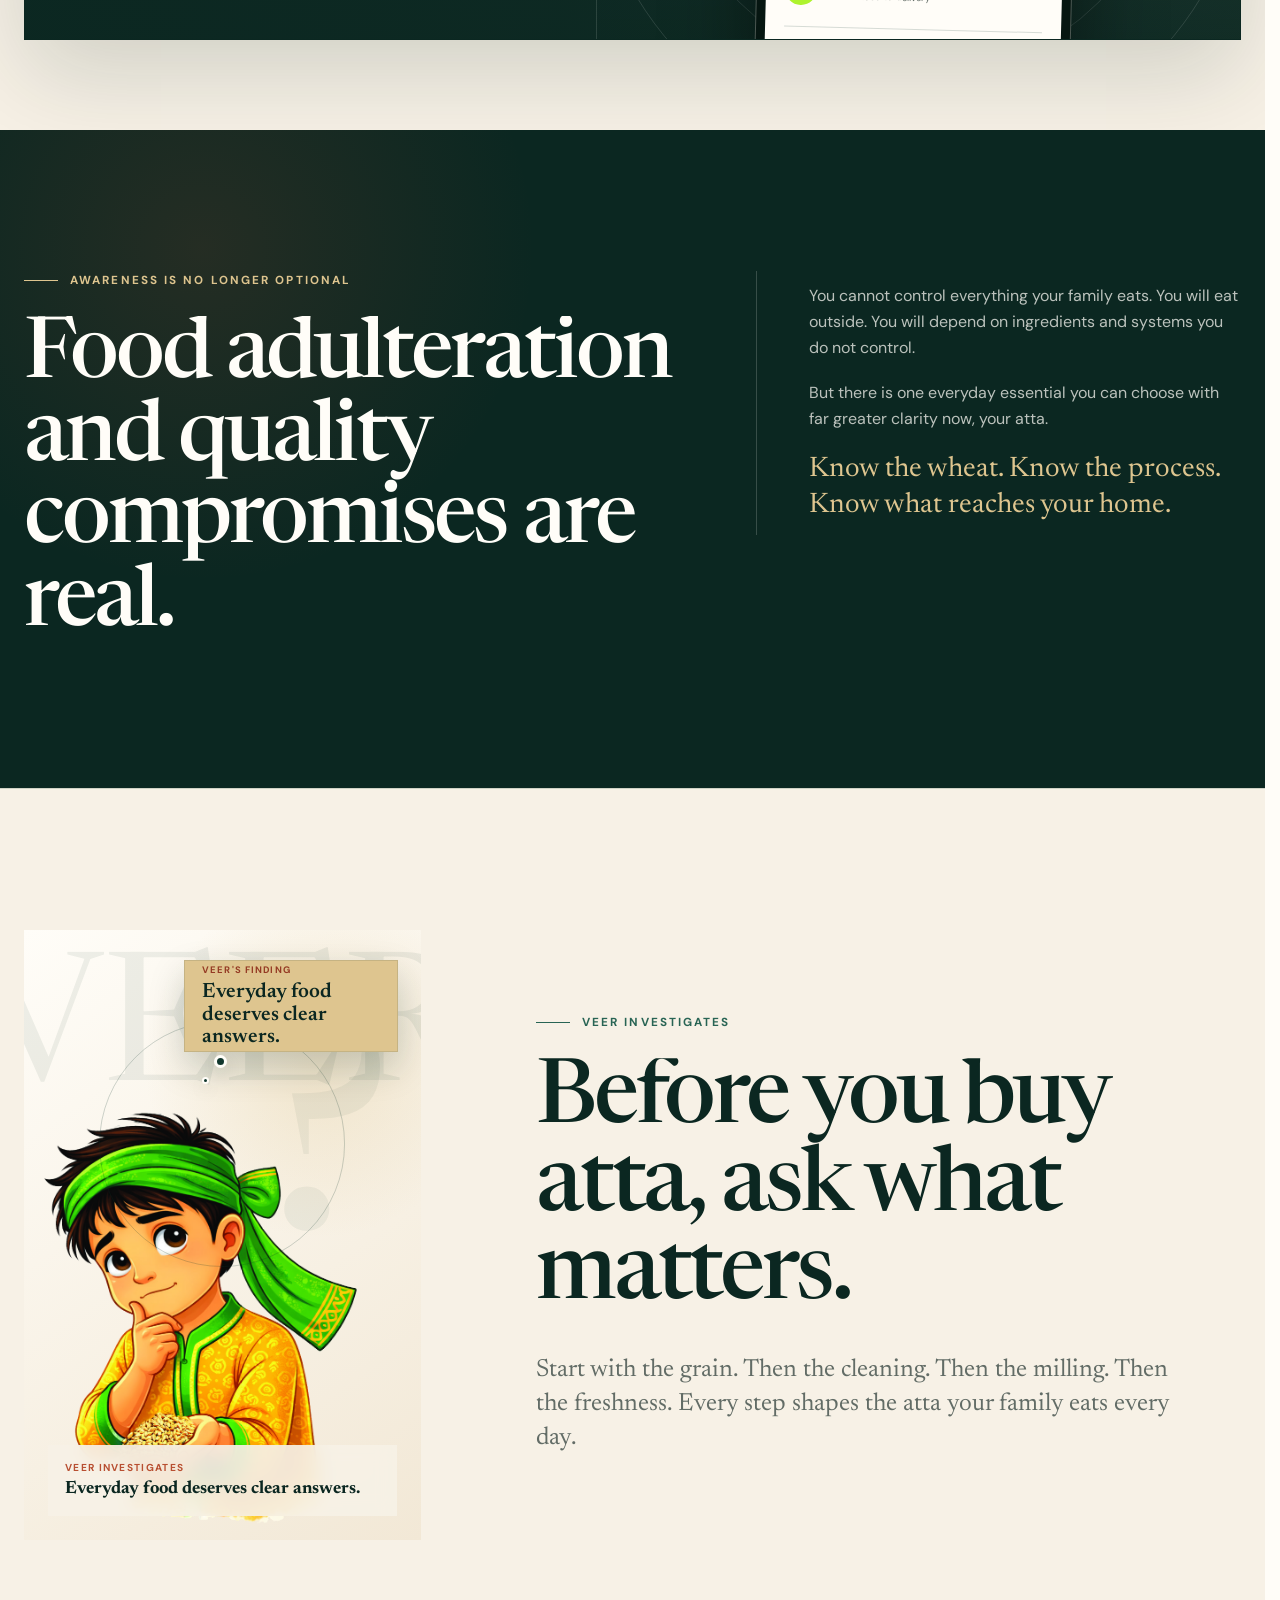
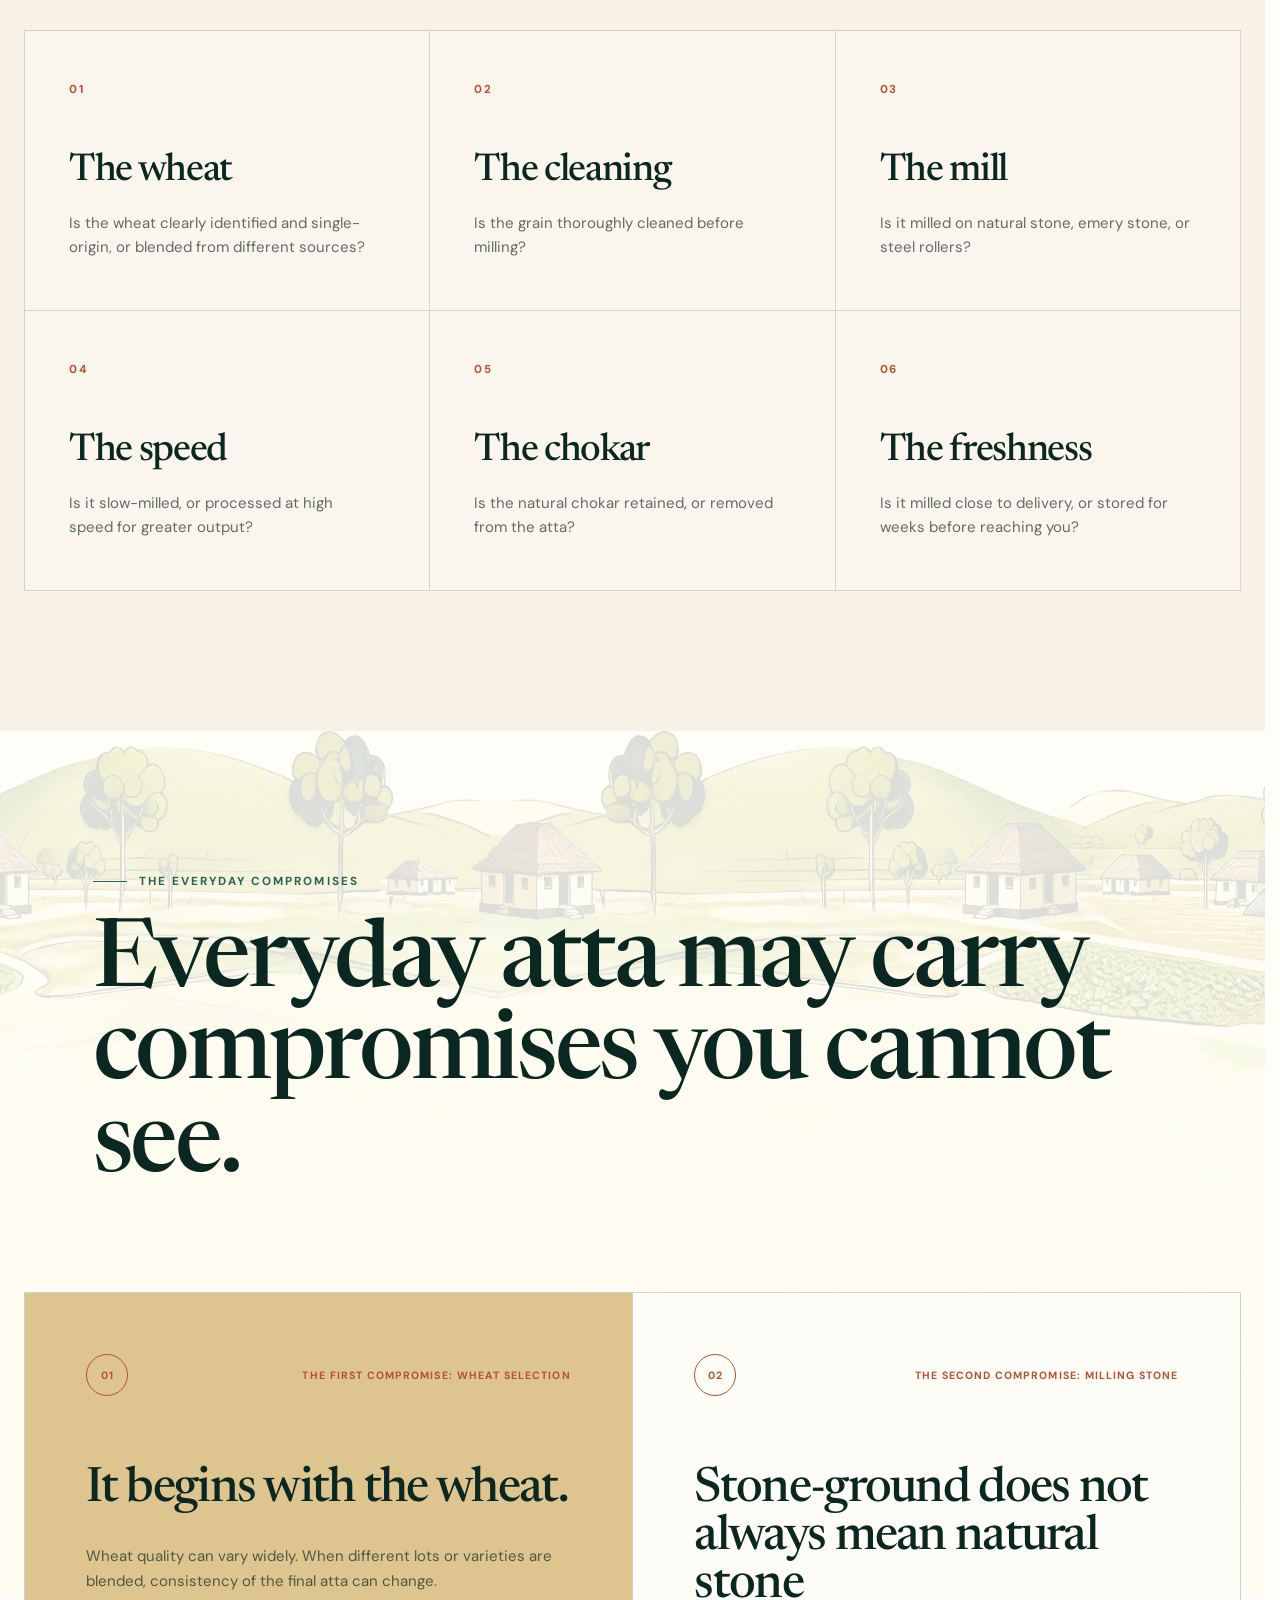
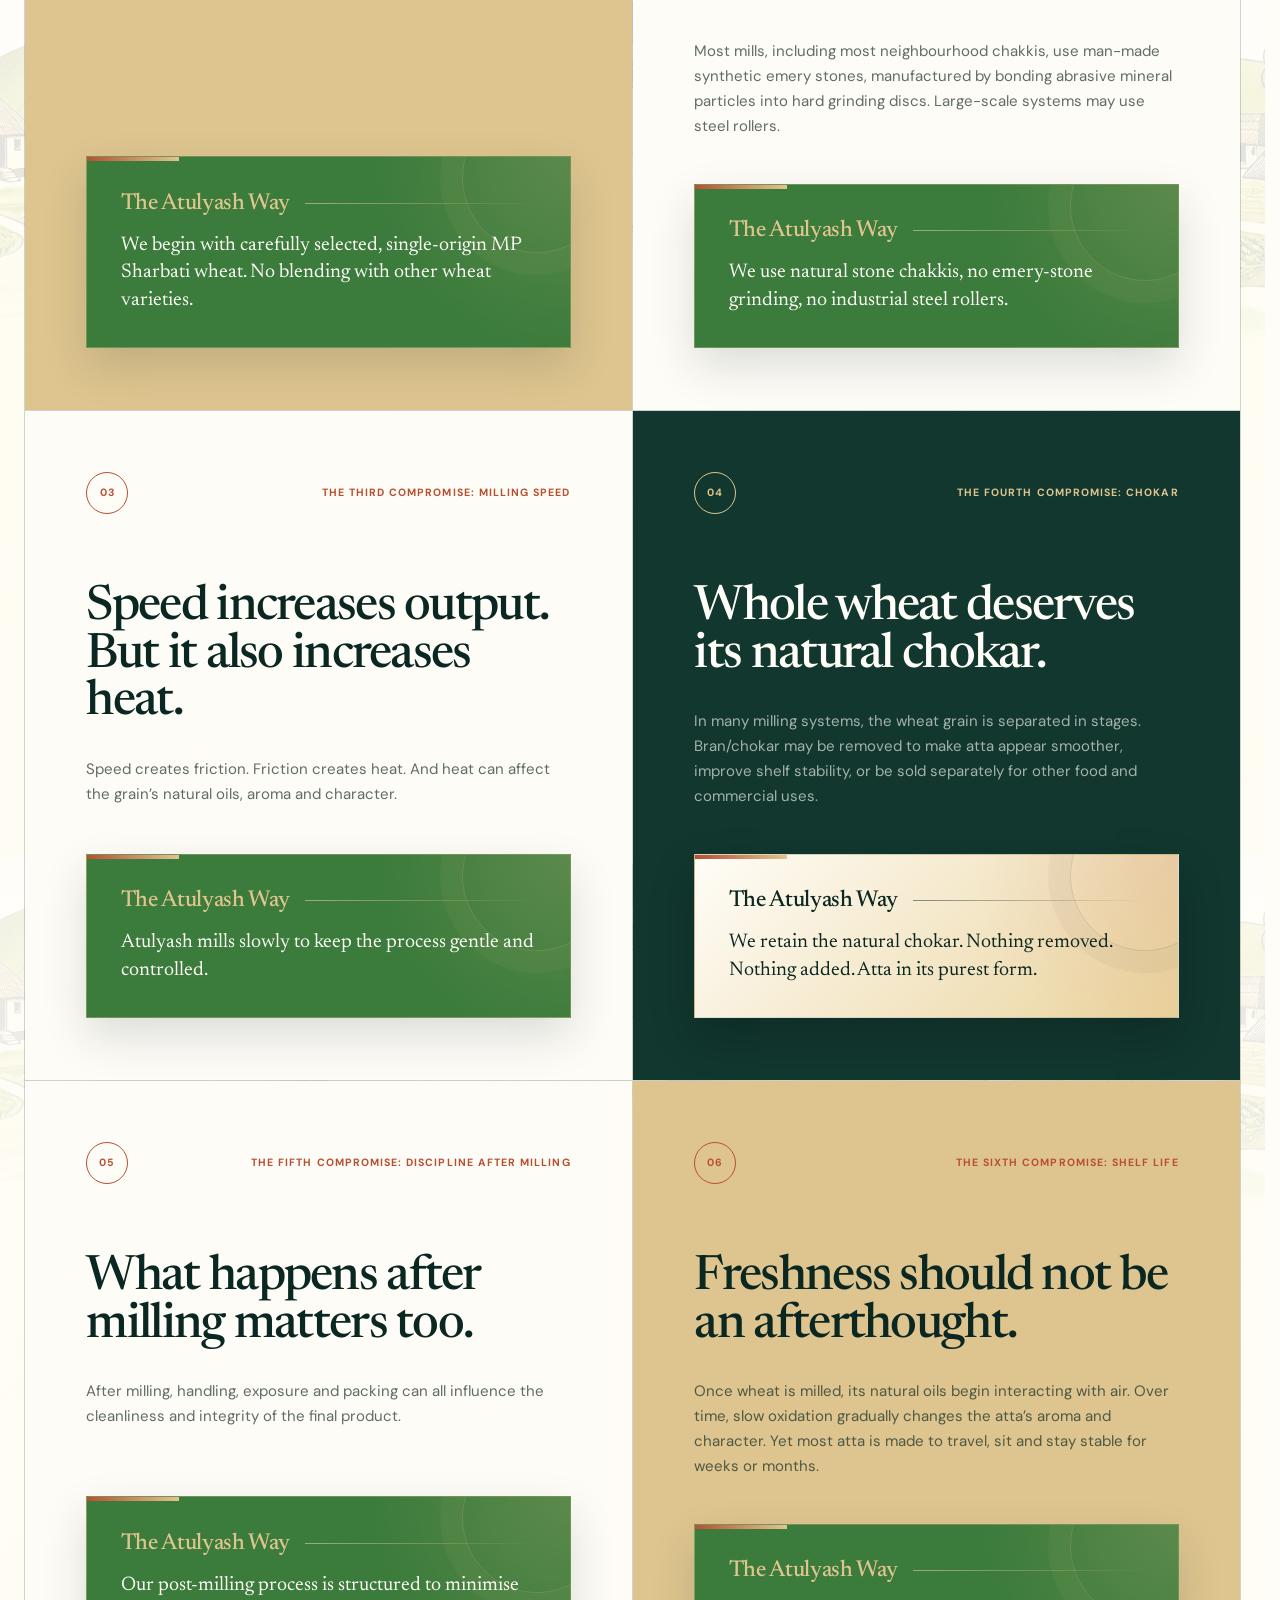
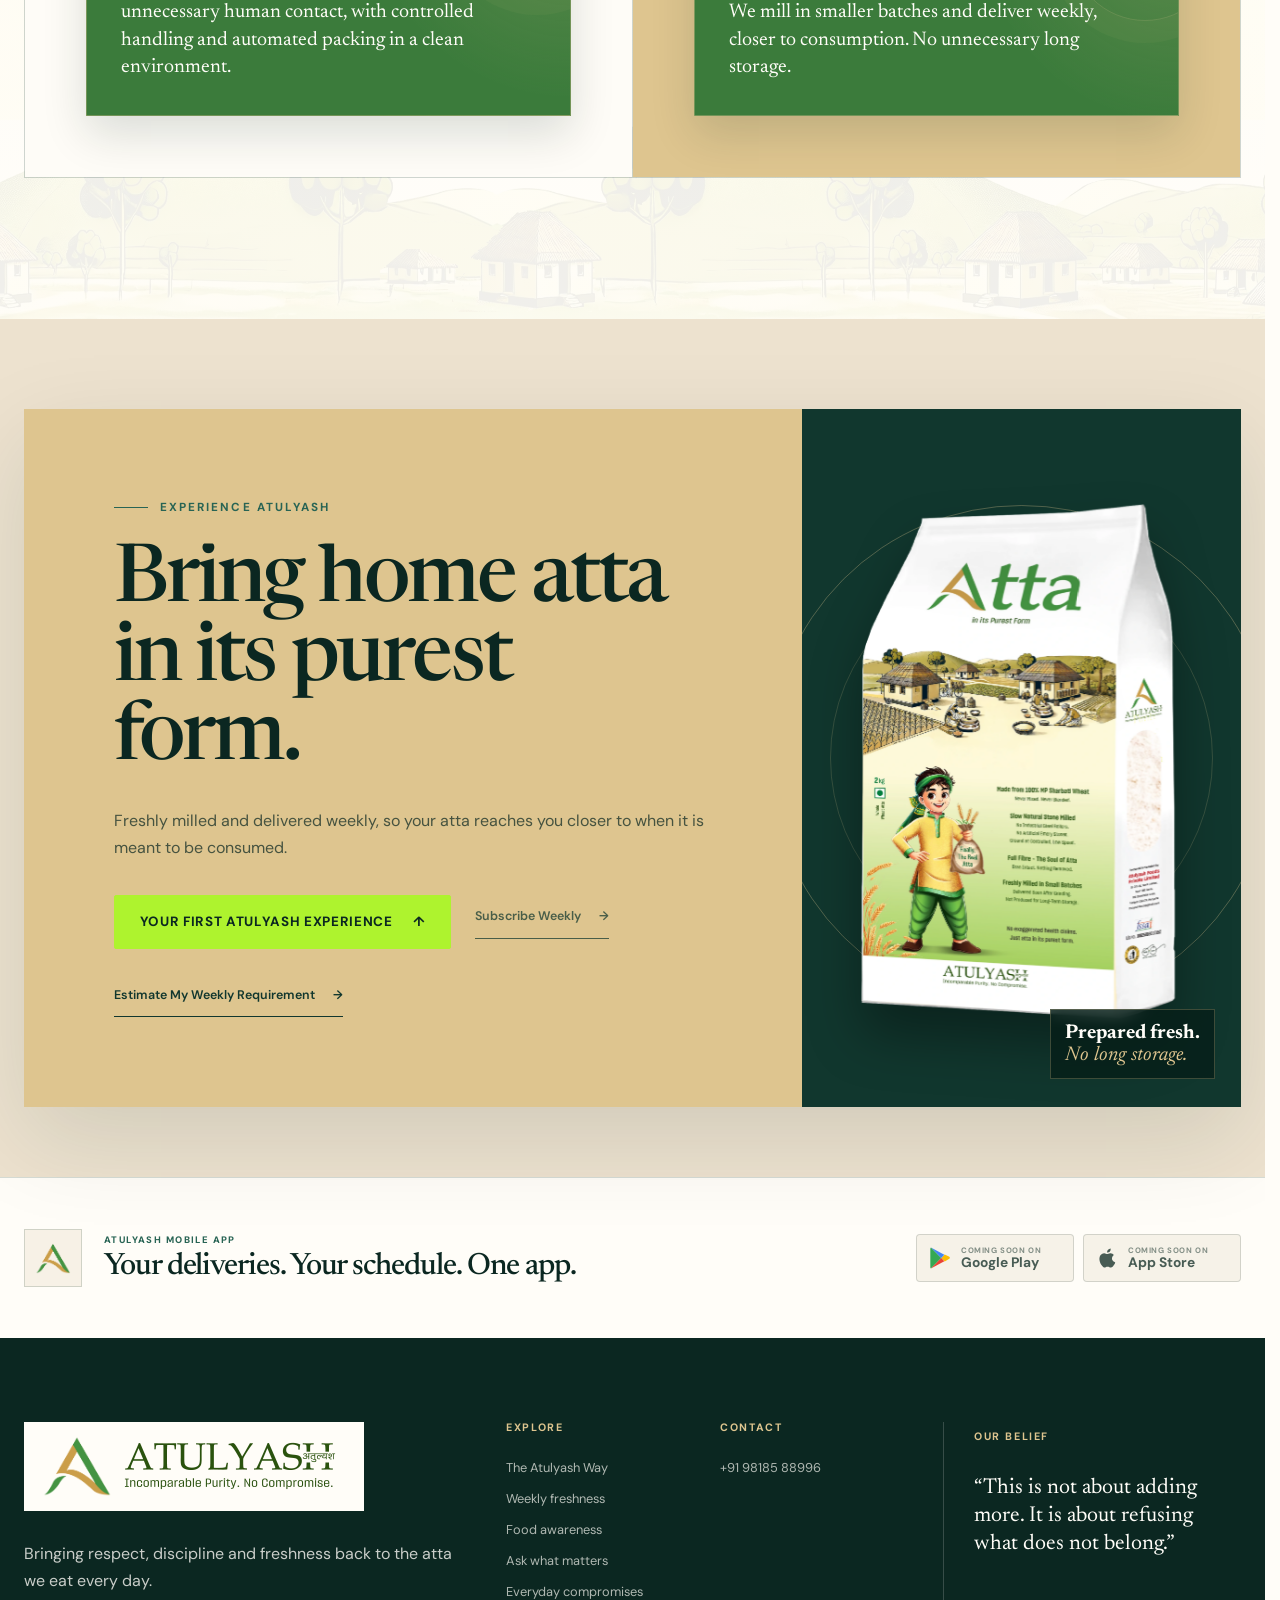
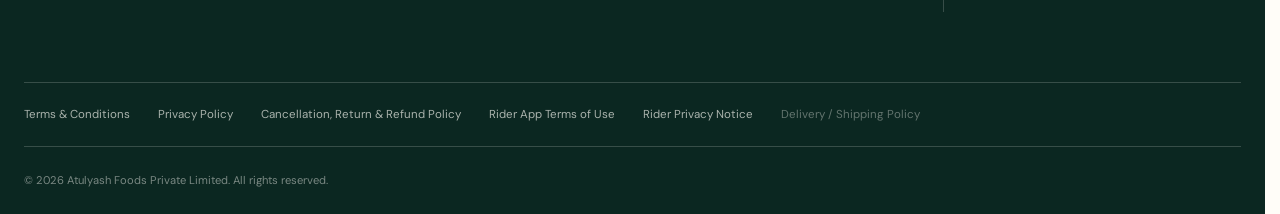
==== commit 8b021113: "Update homepage brand film video" ====
--- a/index.html
+++ b/index.html
@@ -1,9 +1,6 @@
 <!doctype html>
 <html lang="en">
 <head>
-  <!-- Google Tag Manager -->
-  <script>(function(w,d,s,l,i){w[l]=w[l]||[];w[l].push({'gtm.start':new Date().getTime(),event:'gtm.js'});var f=d.getElementsByTagName(s)[0],j=d.createElement(s),dl=l!='dataLayer'?'&l='+l:'';j.async=true;j.src='https://www.googletagmanager.com/gtm.js?id='+i+dl;f.parentNode.insertBefore(j,f);})(window,document,'script','dataLayer','GTM-K2S575QK');</script>
-  <!-- End Google Tag Manager -->
   <meta charset="utf-8">
   <meta name="viewport" content="width=device-width, initial-scale=1">
   <meta name="description" content="Shop Atulyash whole wheat atta in fresh-batch quantities — carefully selected MP Sharbati wheat, slow natural-stone milling and weekly plans.">
@@ -32,9 +29,6 @@
   <link rel="stylesheet" href="client-design.css?v=20260926-1">
 </head>
 <body data-commerce-page="storefront">
-  <!-- Google Tag Manager (noscript) -->
-  <noscript><iframe src="https://www.googletagmanager.com/ns.html?id=GTM-K2S575QK" height="0" width="0" style="display:none;visibility:hidden"></iframe></noscript>
-  <!-- End Google Tag Manager (noscript) -->
   <a class="skip-link" href="#main-content">Skip to content</a>
 
   <div class="checkout-handoff" id="checkoutHandoff" role="status" aria-live="polite" aria-atomic="true" hidden>
@@ -167,7 +161,7 @@
           <div class="launch-banner-eyebrow">
             <span>Your First Atulyash Experience</span>
           </div>
-          <h2><span>Complimentary 1 kg Atulyash Atta <small class="launch-banner-worth">(worth ₹120)</small></span> for the first <strong id="launchBannerQuota">2,000</strong> orders</h2>
+          <h2><span>1 kg on us</span> for the first <strong id="launchBannerQuota">2,000</strong> orders</h2>
           <span class="launch-banner-divider" aria-hidden="true"><i></i></span>
         </div>
 
@@ -439,7 +433,7 @@
           <p>From the wheat we choose to the way we mill, pack and deliver — every decision is made differently.</p>
         </div>
         <div class="film-frame film-frame-client reveal">
-          <button class="film-youtube-trigger" type="button" data-film-video-id="PrvvuRB_p14" data-film-video-title="Atulyash — A different way to think about atta." aria-label="Play Atulyash — A different way to think about atta.">
+          <button class="film-youtube-trigger" type="button" data-film-video-id="3mXae8undRI" data-film-video-title="Atulyash — A different way to think about atta." aria-label="Play Atulyash — A different way to think about atta.">
             <img src="images/atulyash-process-film-thumbnail.png" width="1363" height="766" alt="Atulyash atta in its purest form, freshly milled and delivered weekly">
             <span class="film-youtube-play" aria-hidden="true"><span></span></span>
           </button>
@@ -1103,17 +1097,6 @@
         }
 
         banner.hidden = false;
-
-        // The launch banner is revealed after the campaign request completes,
-        // so the browser's initial hash navigation can happen too early.
-        if (window.location.hash === '#launchBanner') {
-          window.requestAnimationFrame(function () {
-            var header = document.getElementById('siteHeader');
-            var headerOffset = header ? header.getBoundingClientRect().height + 12 : 0;
-            var targetTop = banner.getBoundingClientRect().top + window.scrollY - headerOffset;
-            window.scrollTo({ top: Math.max(0, targetTop), behavior: 'smooth' });
-          });
-        }
       }).catch(function () {});
     })();
   </script>
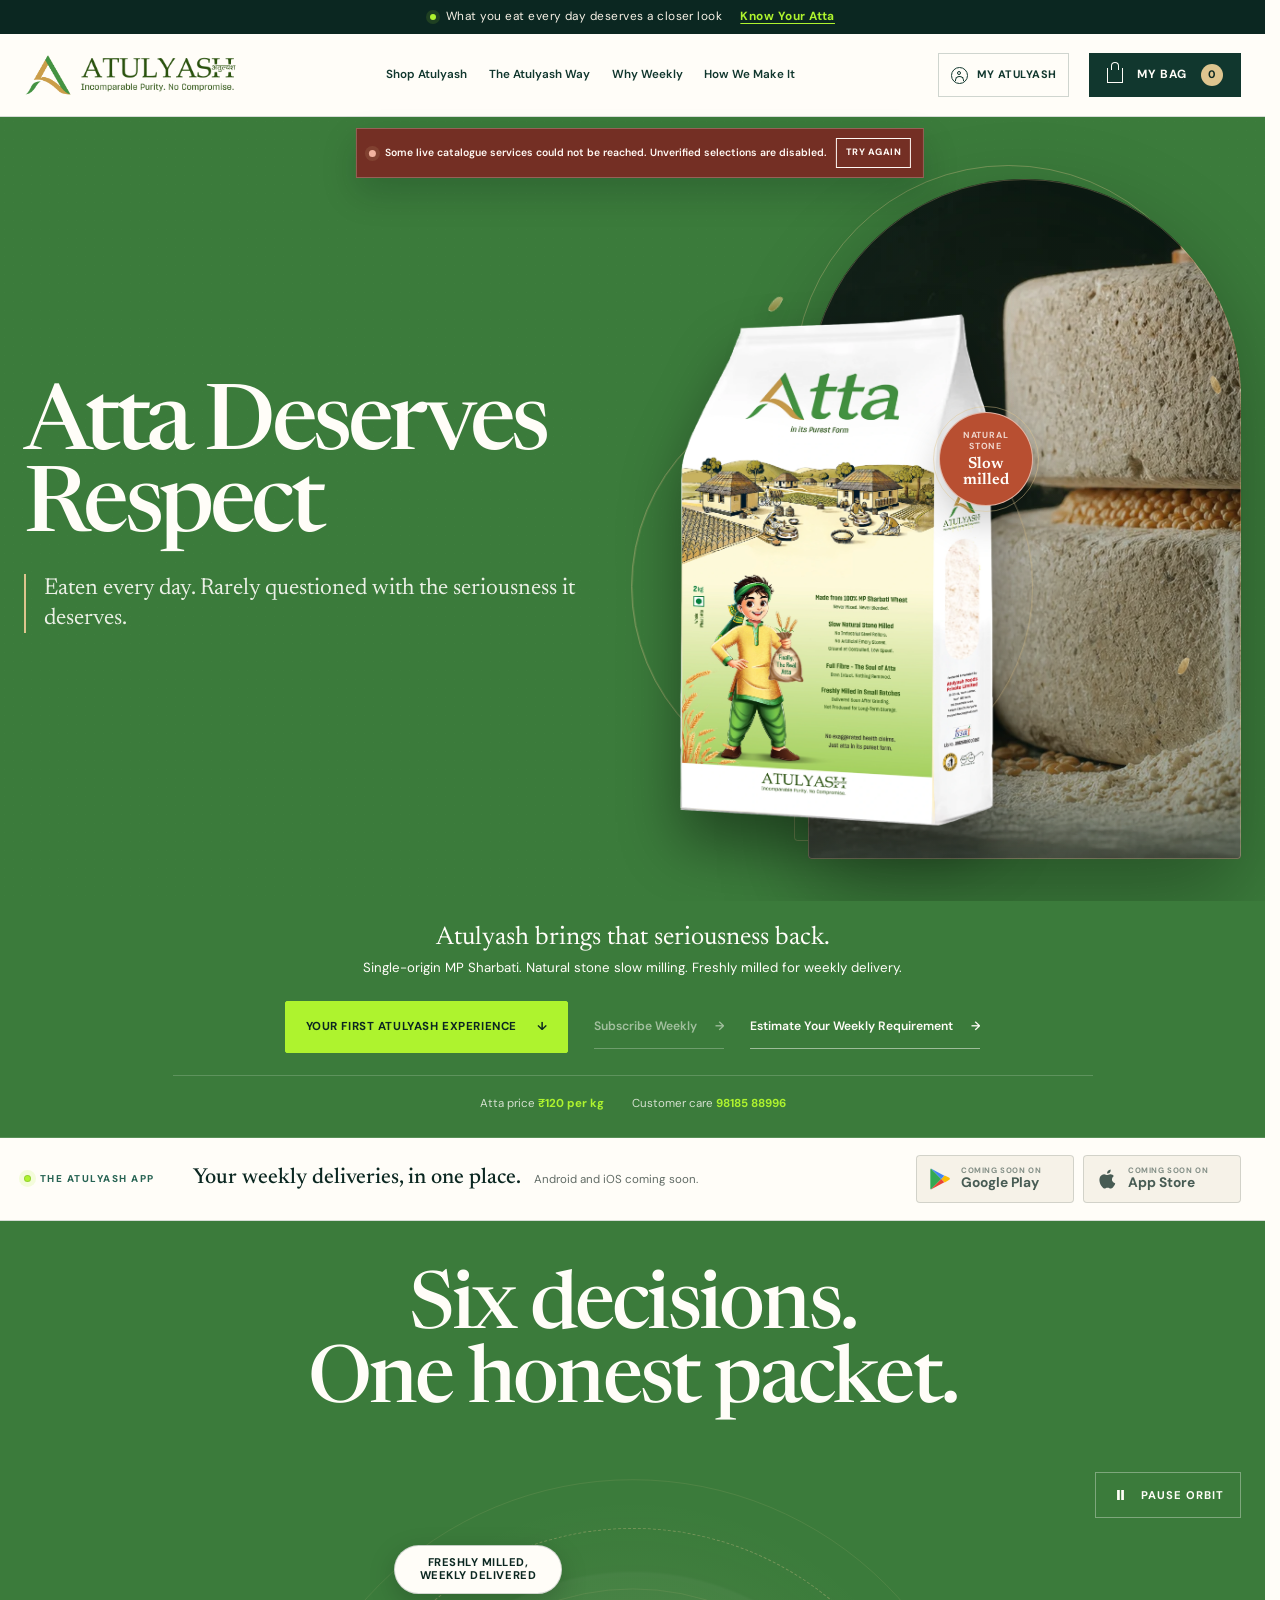
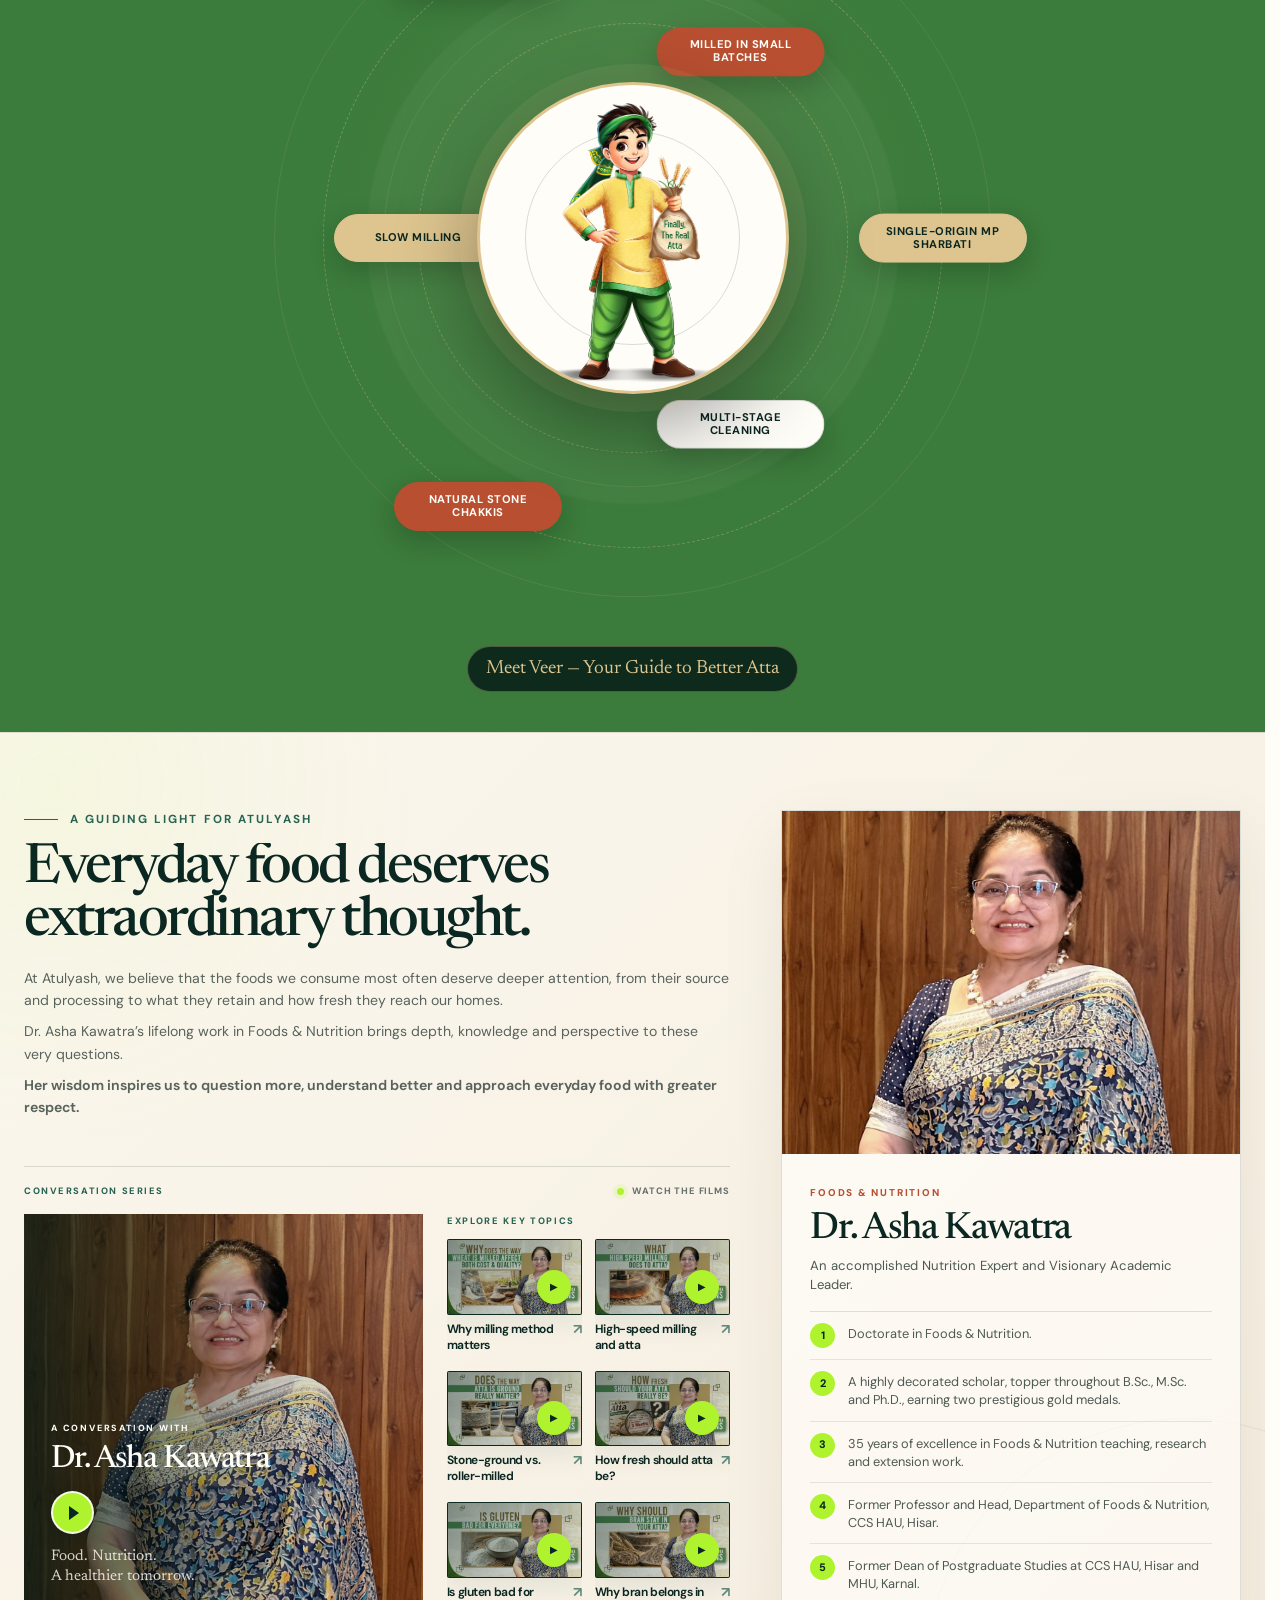
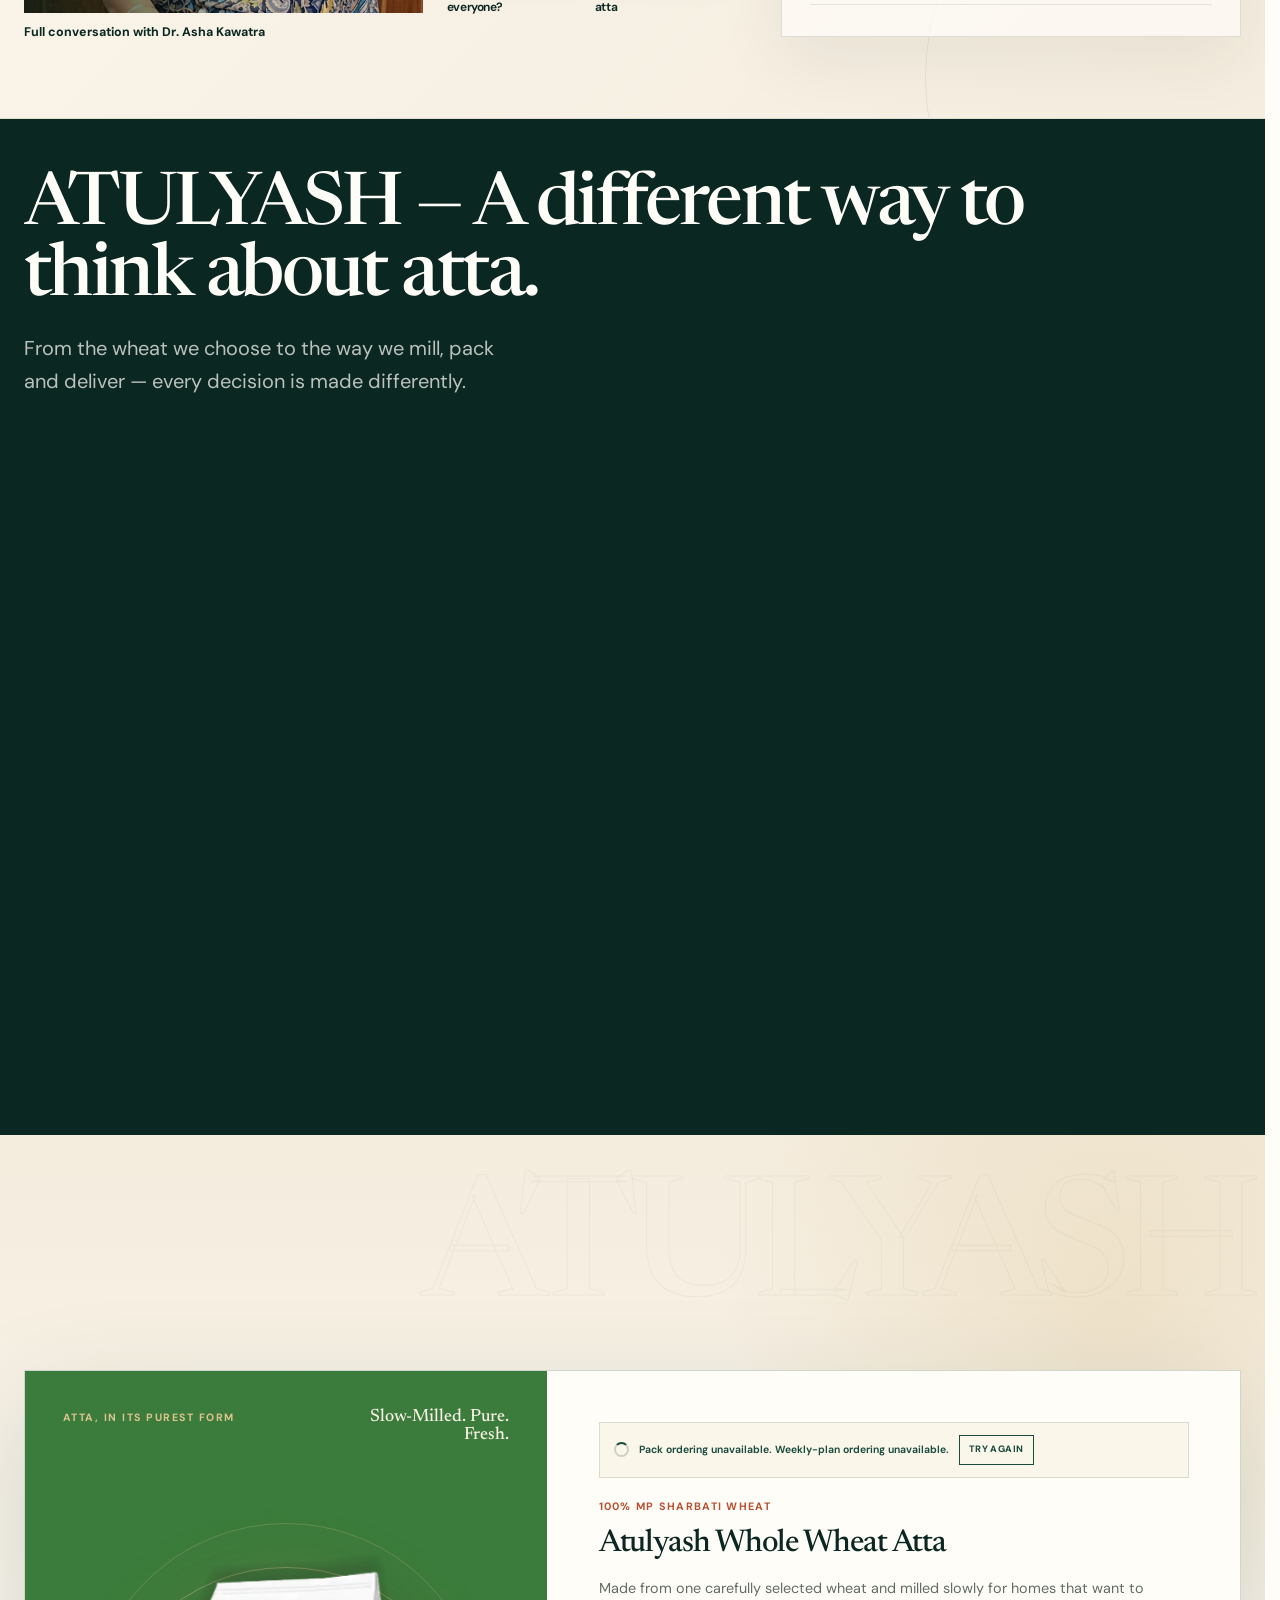
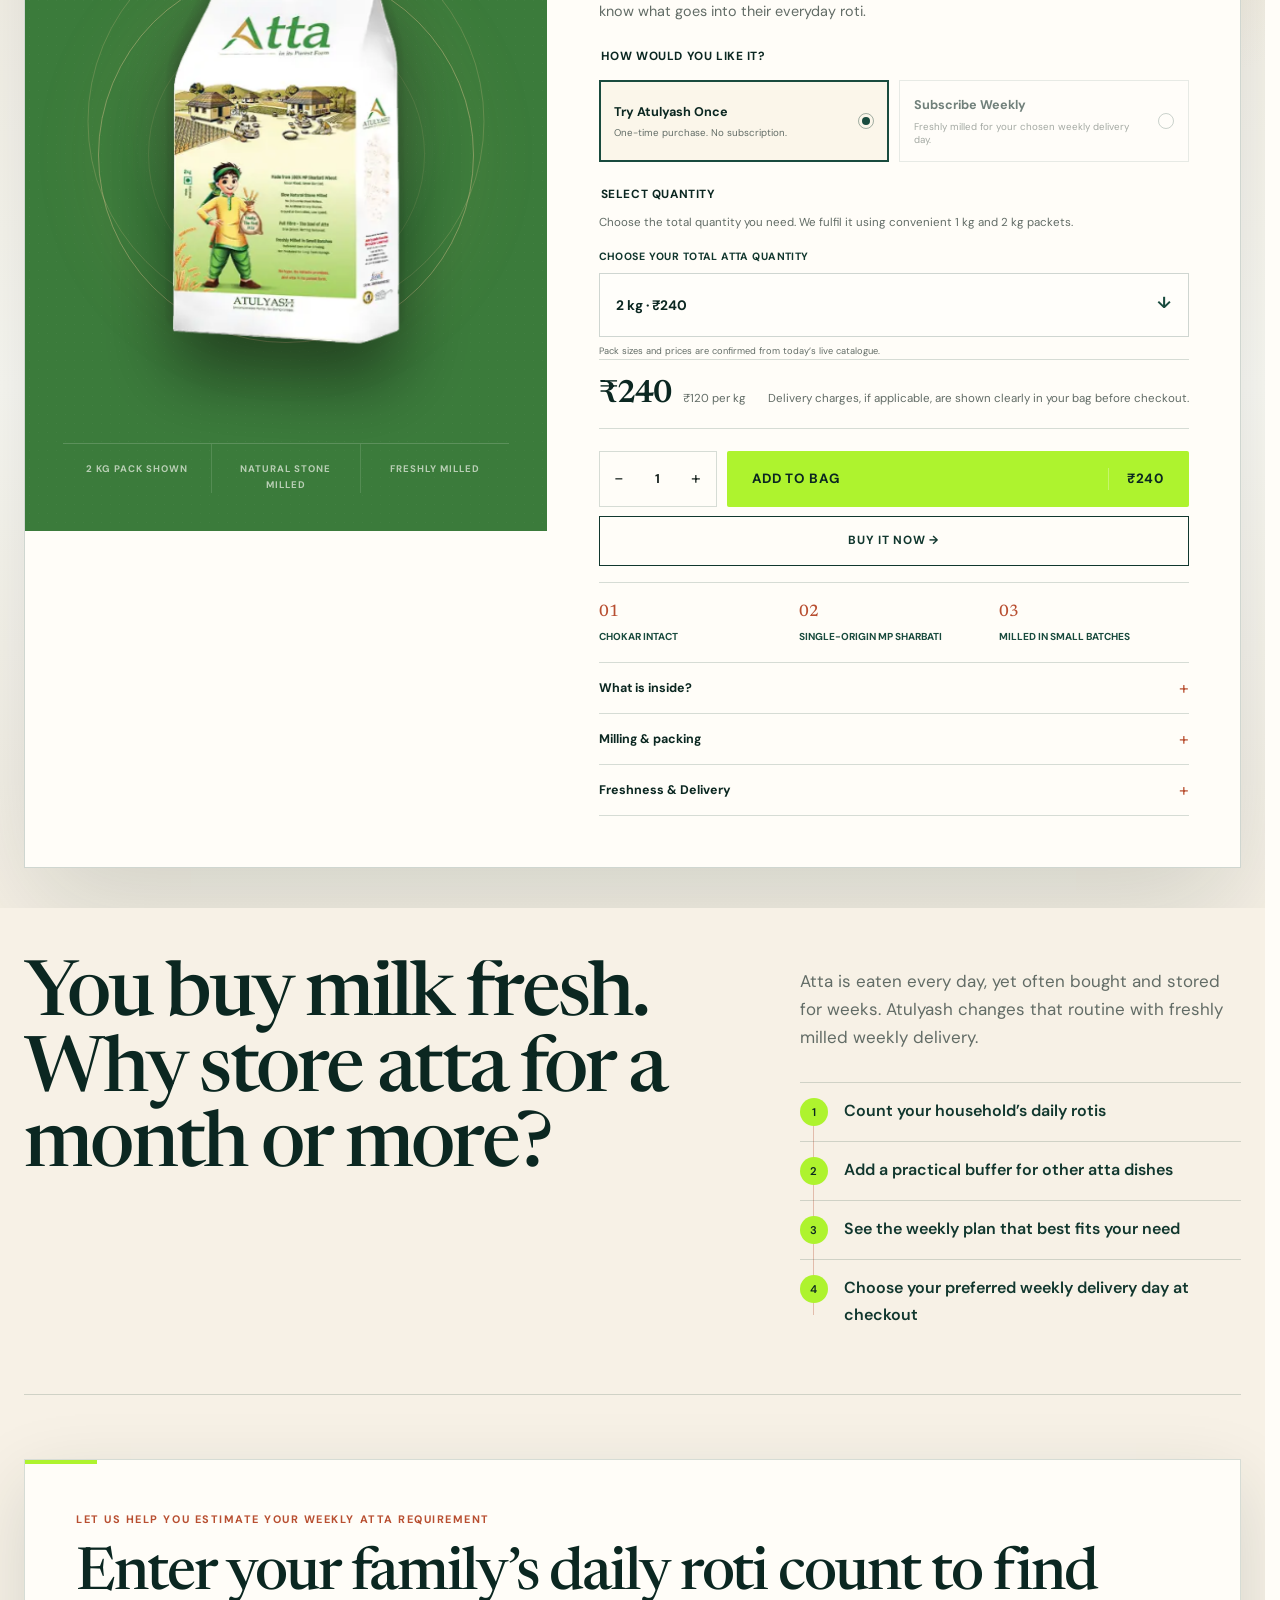
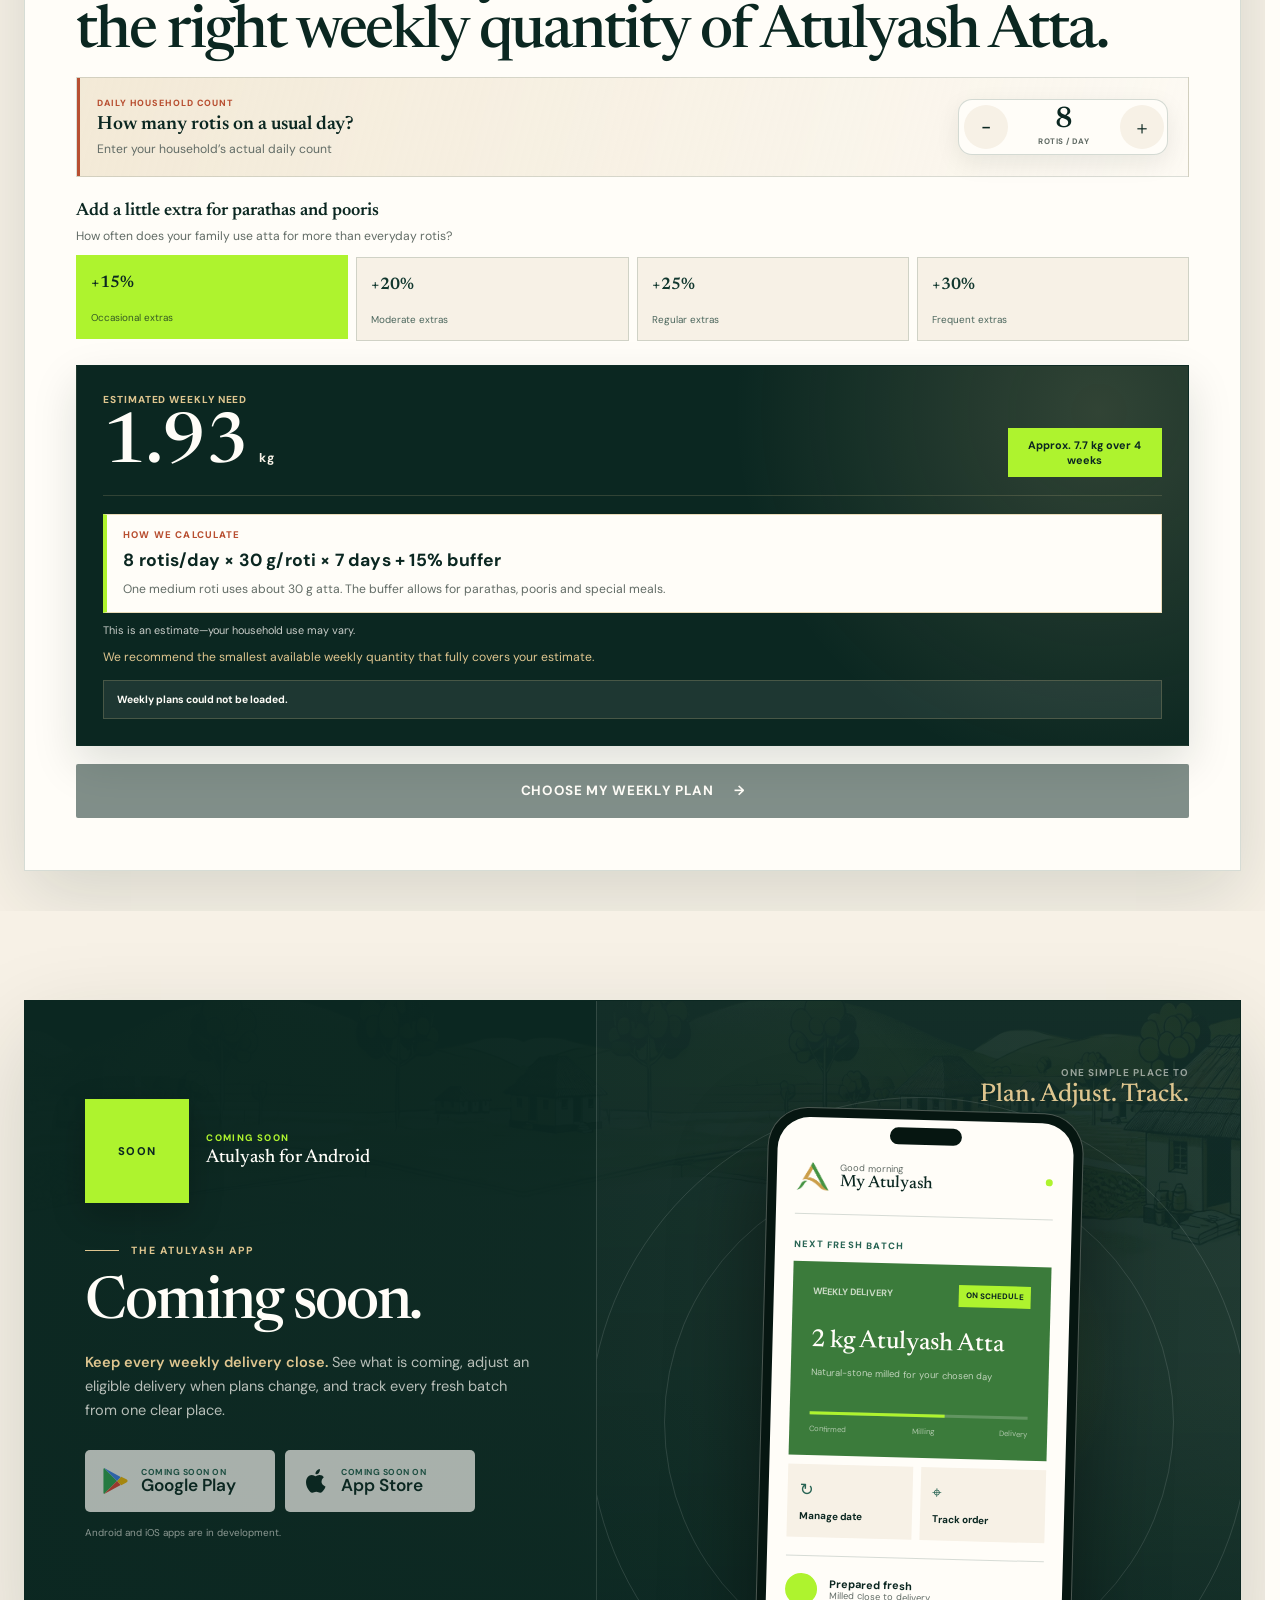
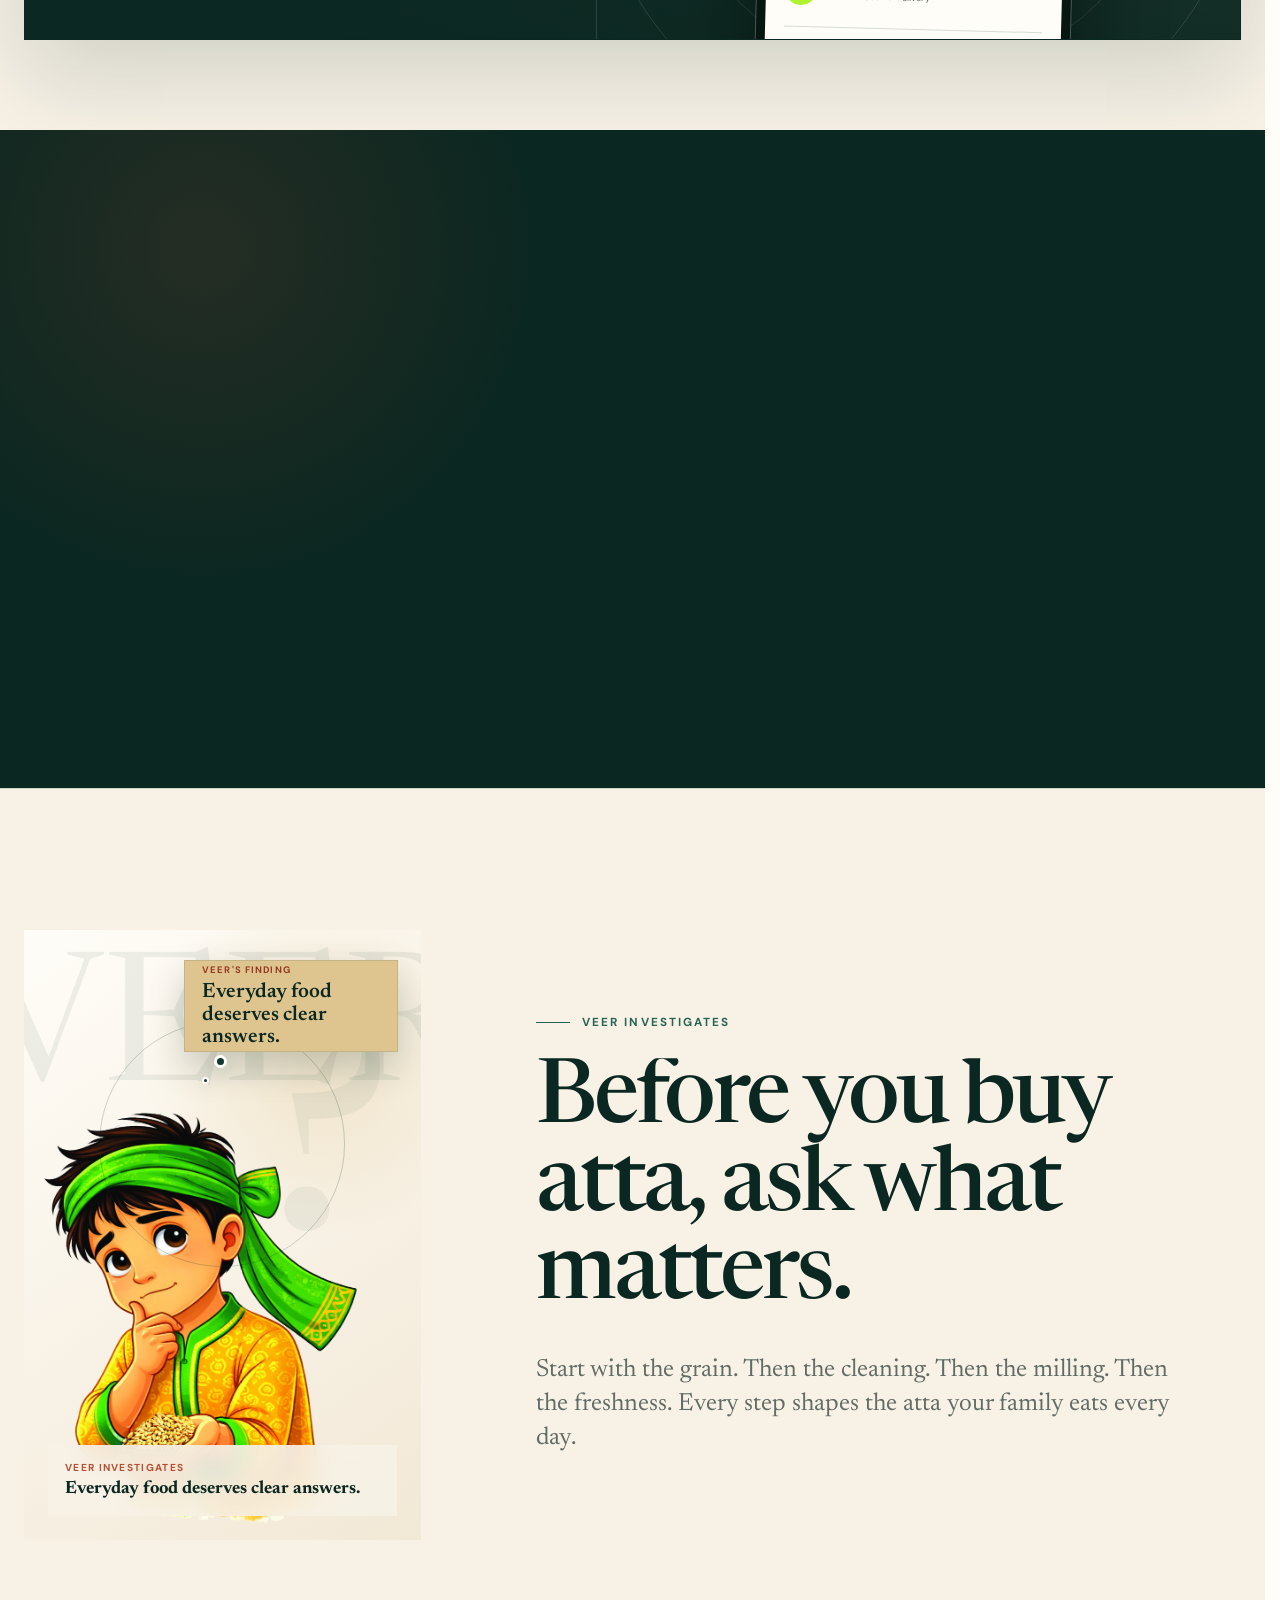
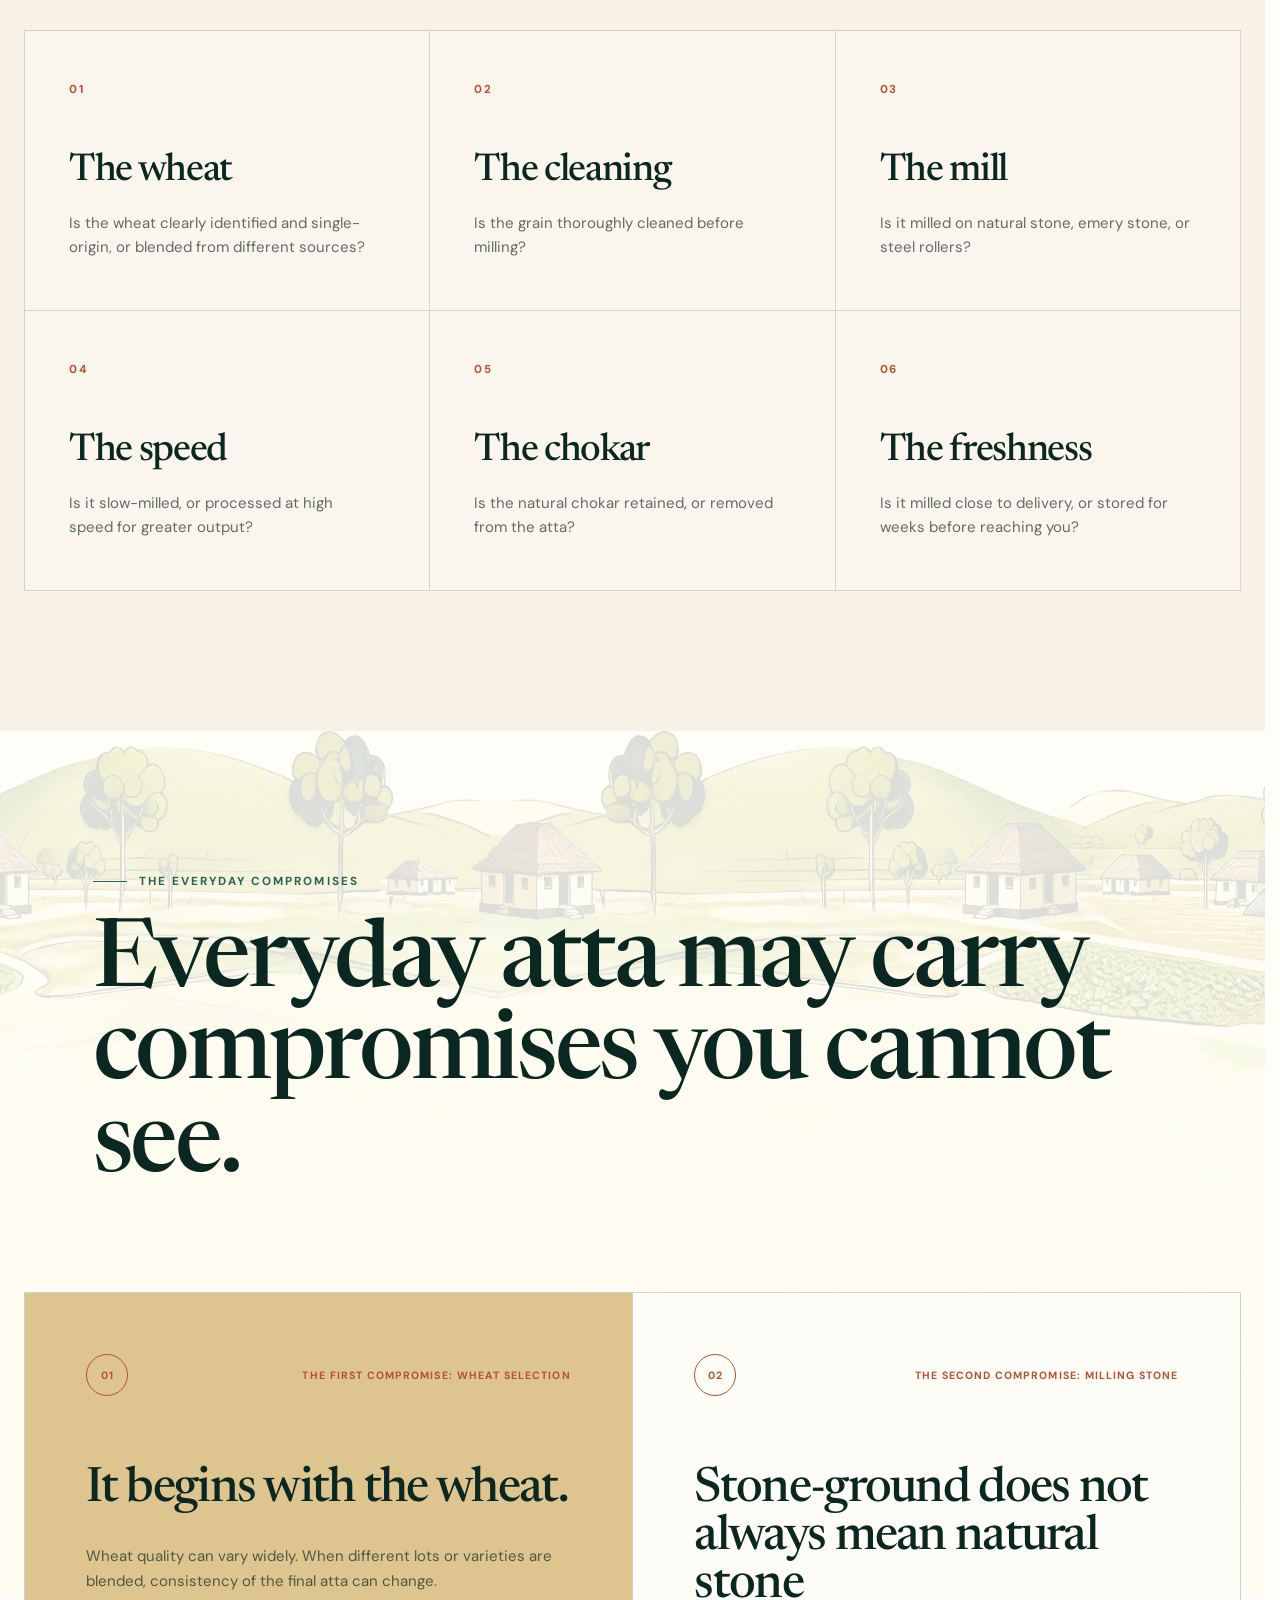
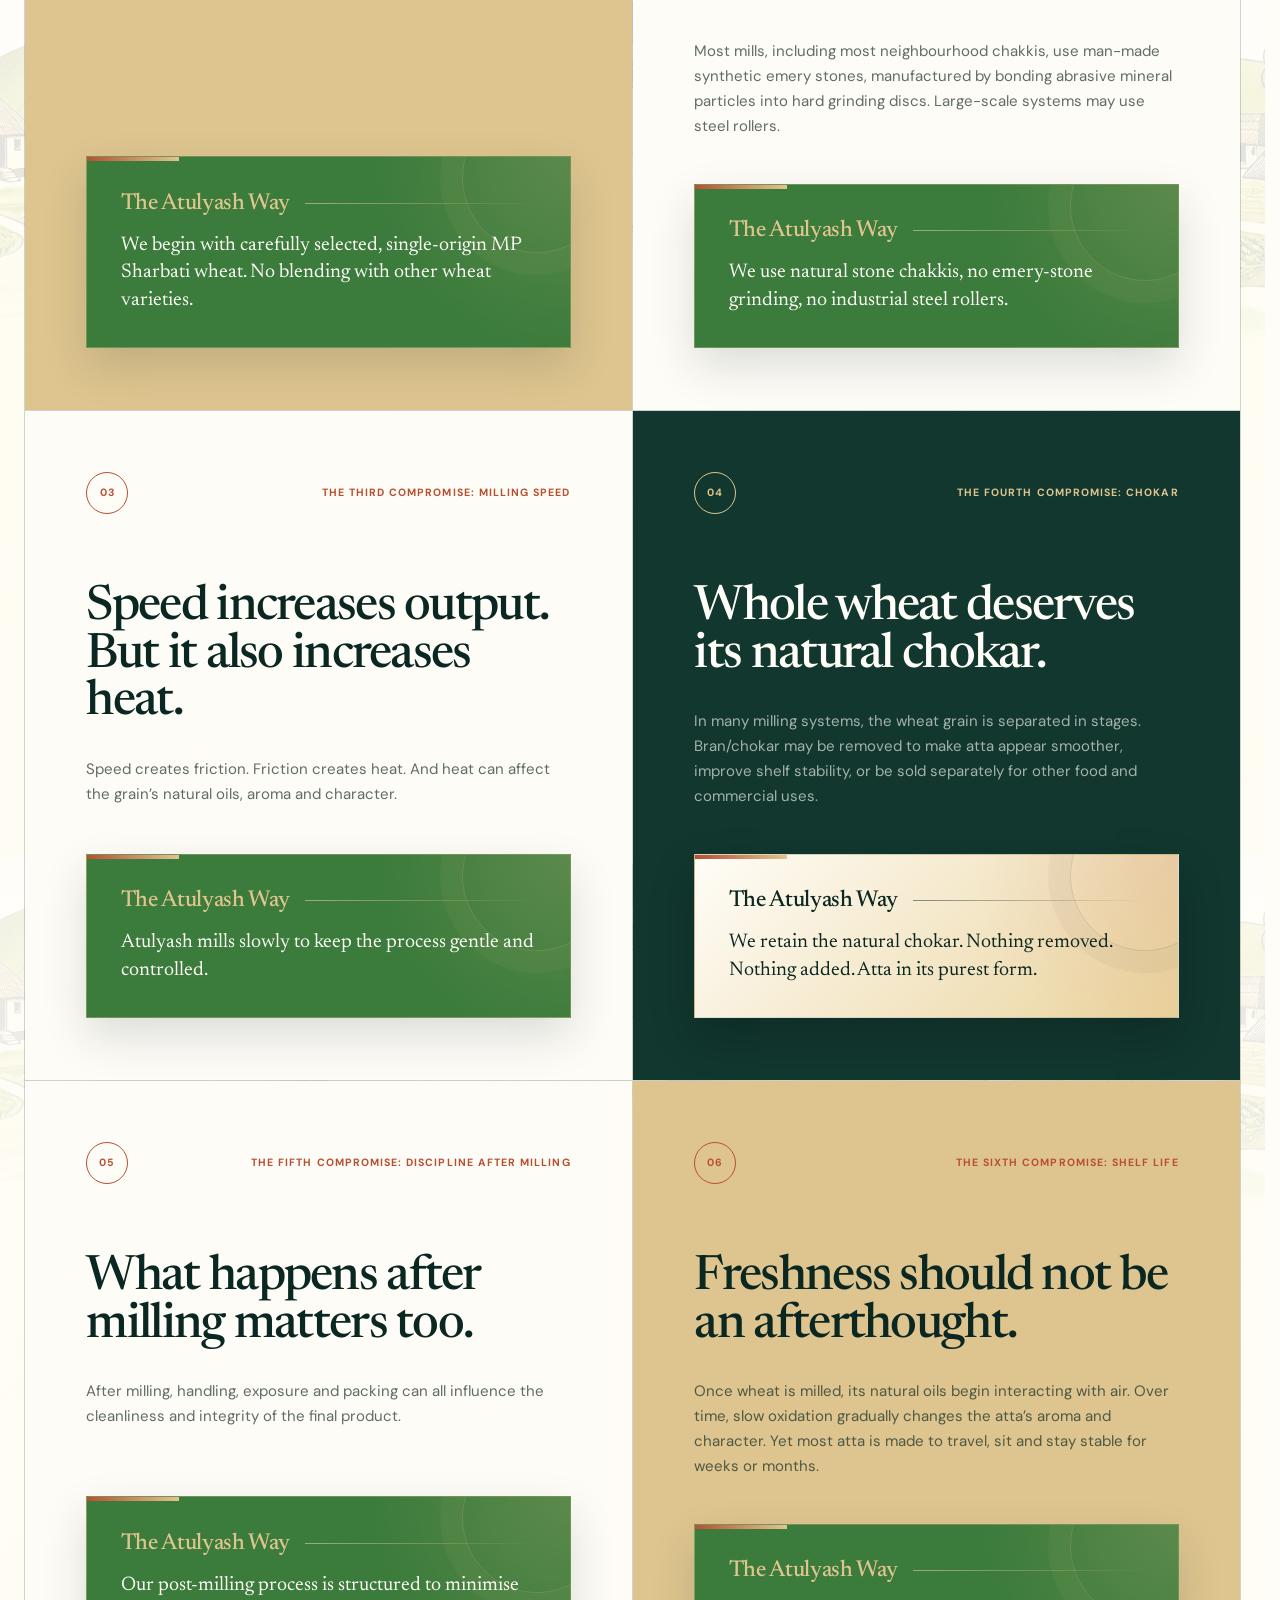
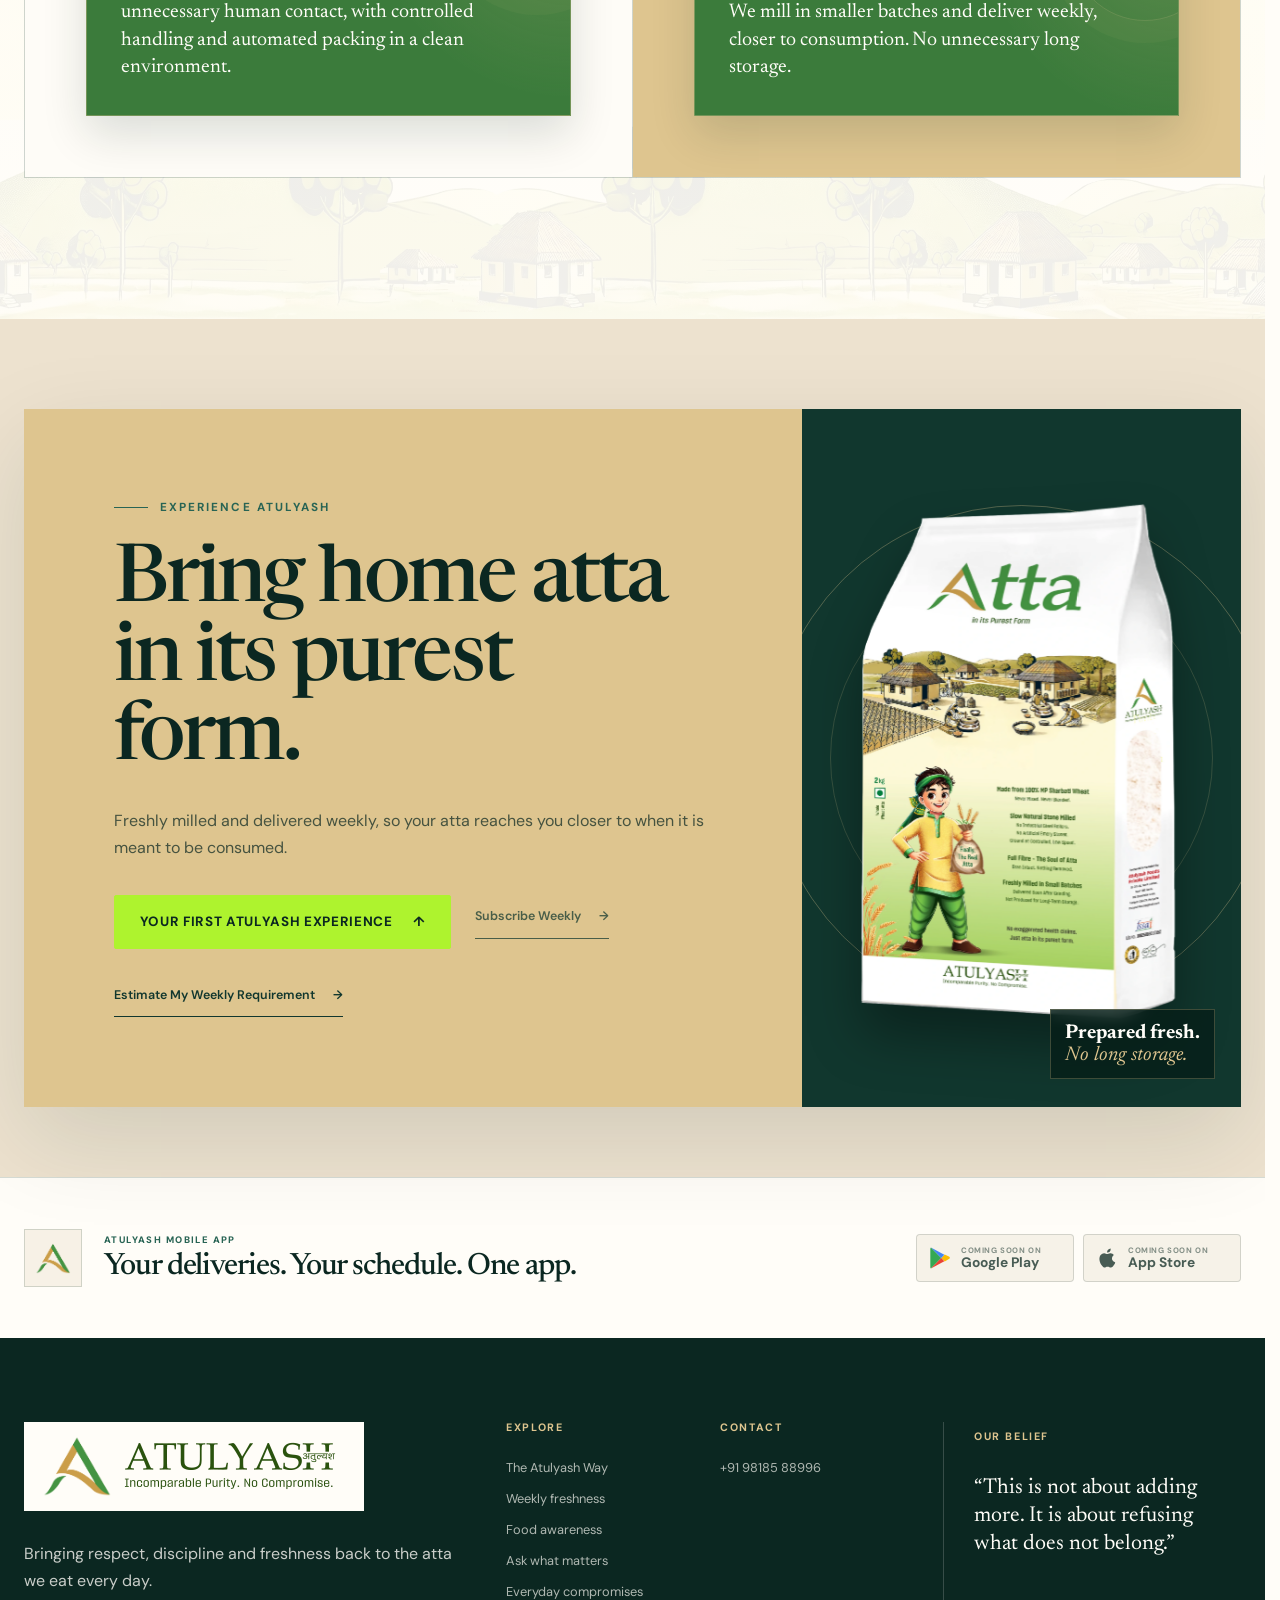
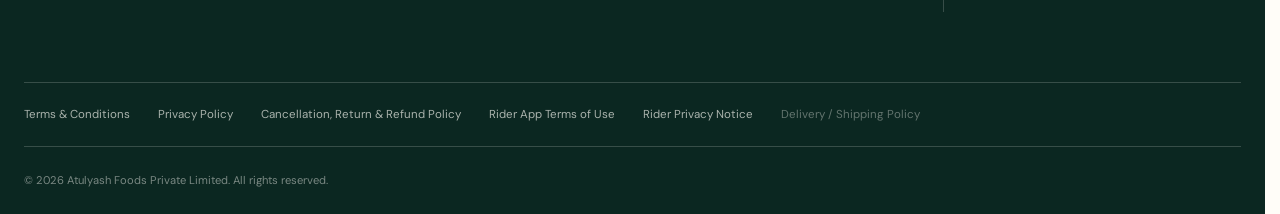
==== commit df319d31: "Revert "Update homepage brand film video" This reverts commit 8b02111307bbbb5bc33857b1c97477bd38e7c7" ====
--- a/index.html
+++ b/index.html
@@ -433,7 +433,7 @@
           <p>From the wheat we choose to the way we mill, pack and deliver — every decision is made differently.</p>
         </div>
         <div class="film-frame film-frame-client reveal">
-          <button class="film-youtube-trigger" type="button" data-film-video-id="3mXae8undRI" data-film-video-title="Atulyash — A different way to think about atta." aria-label="Play Atulyash — A different way to think about atta.">
+          <button class="film-youtube-trigger" type="button" data-film-video-id="PrvvuRB_p14" data-film-video-title="Atulyash — A different way to think about atta." aria-label="Play Atulyash — A different way to think about atta.">
             <img src="images/atulyash-process-film-thumbnail.png" width="1363" height="766" alt="Atulyash atta in its purest form, freshly milled and delivered weekly">
             <span class="film-youtube-play" aria-hidden="true"><span></span></span>
           </button>
